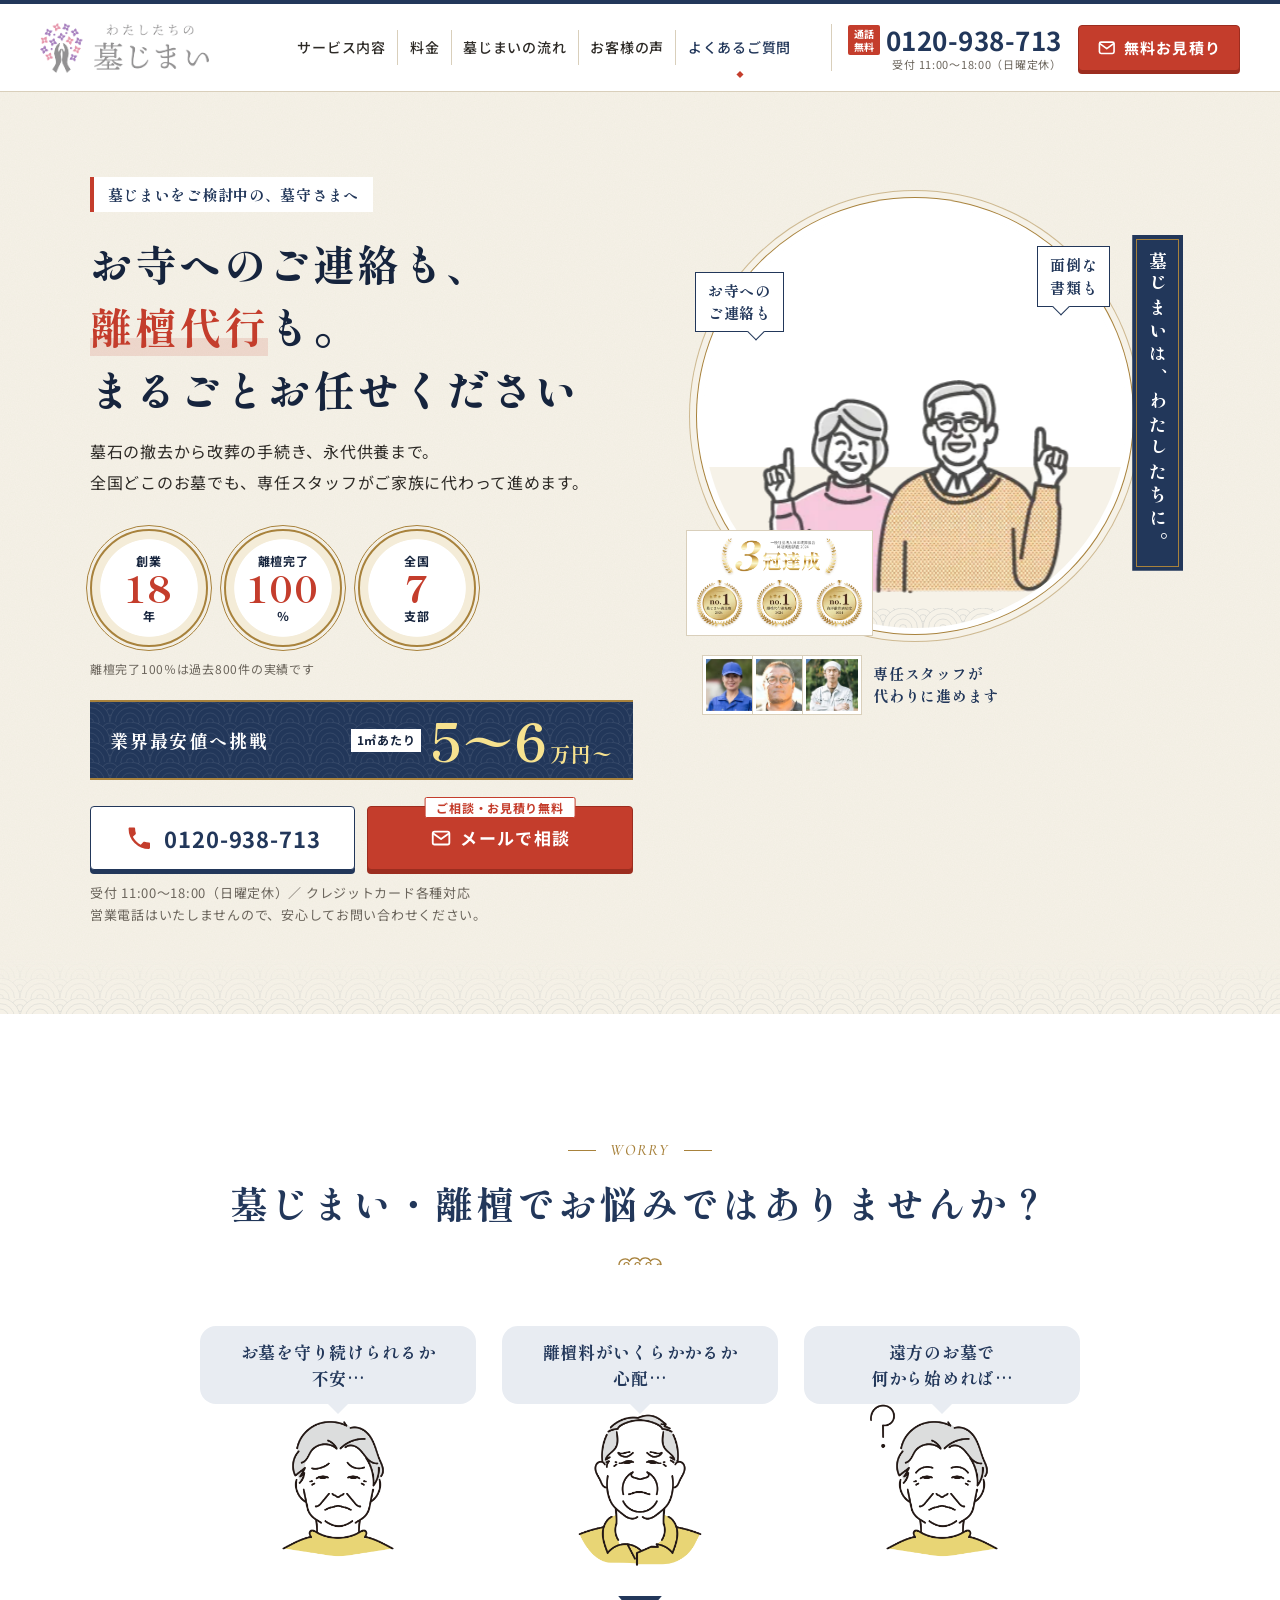
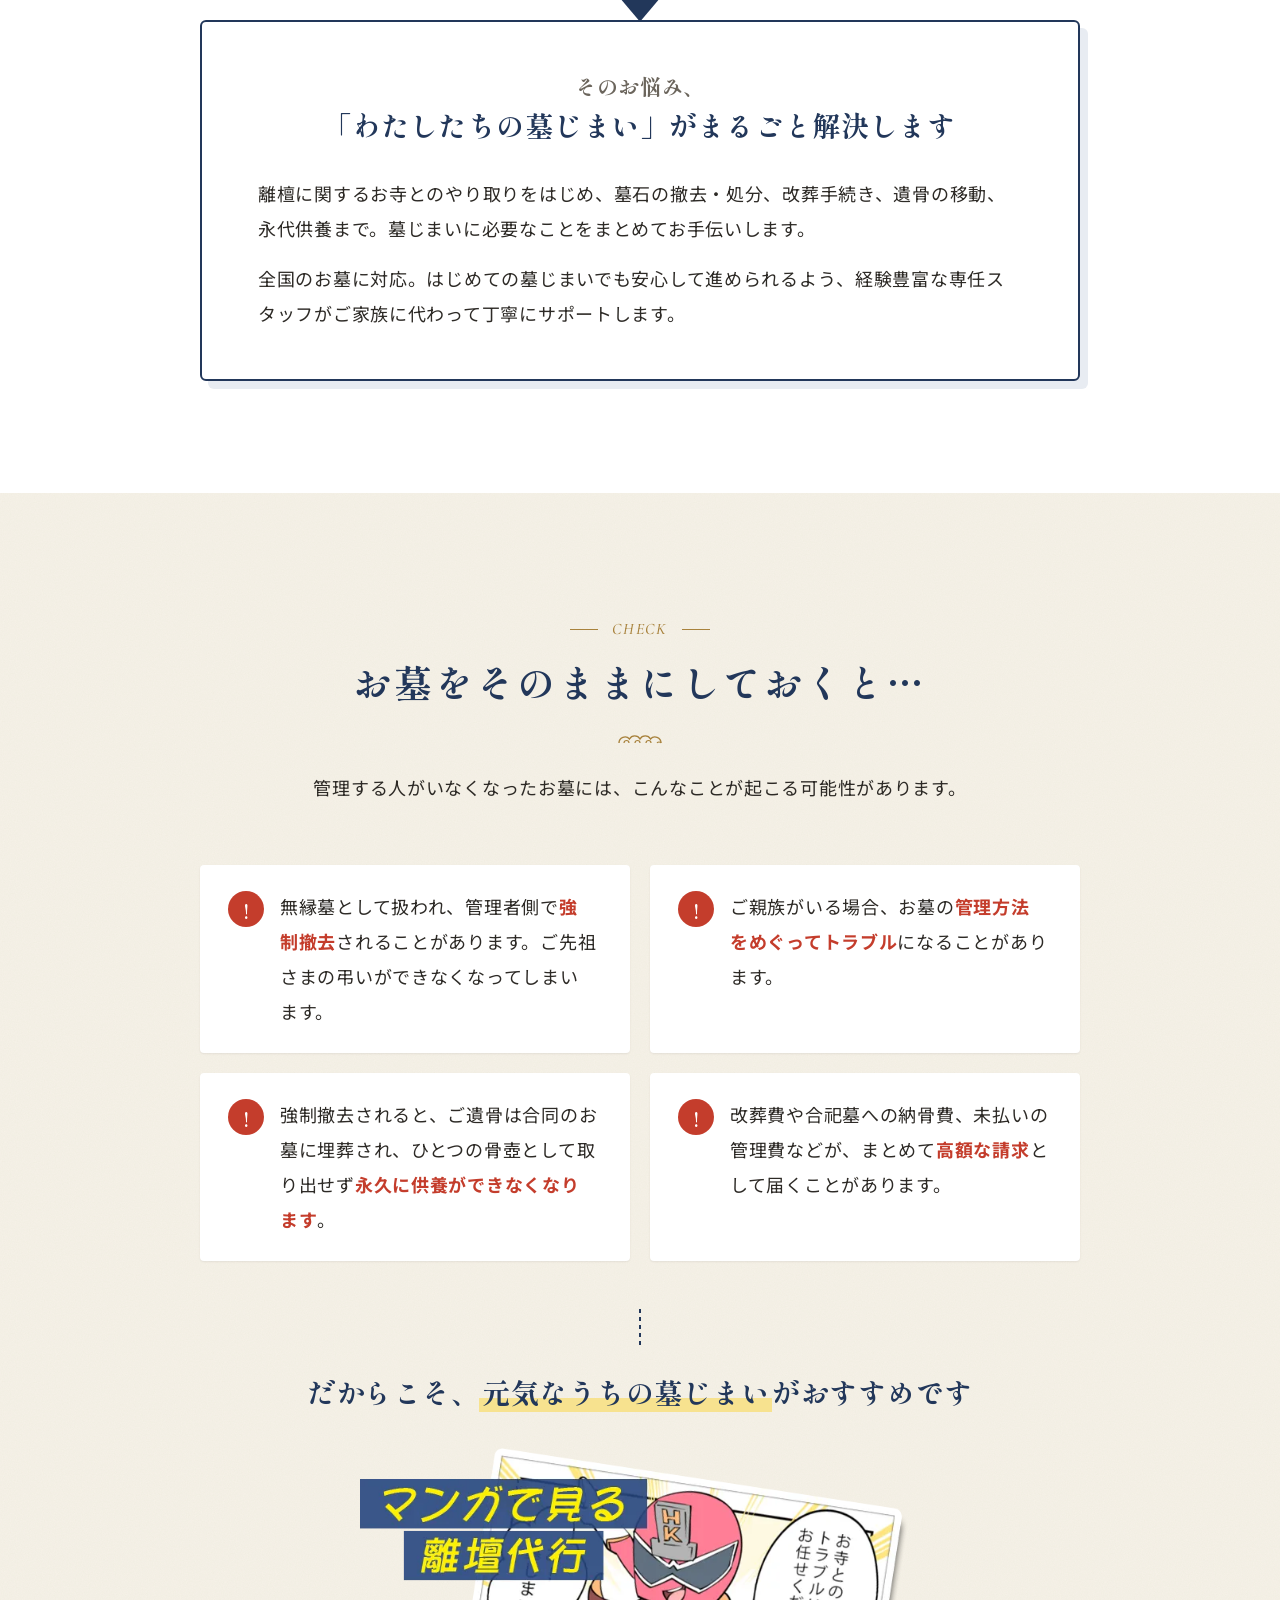
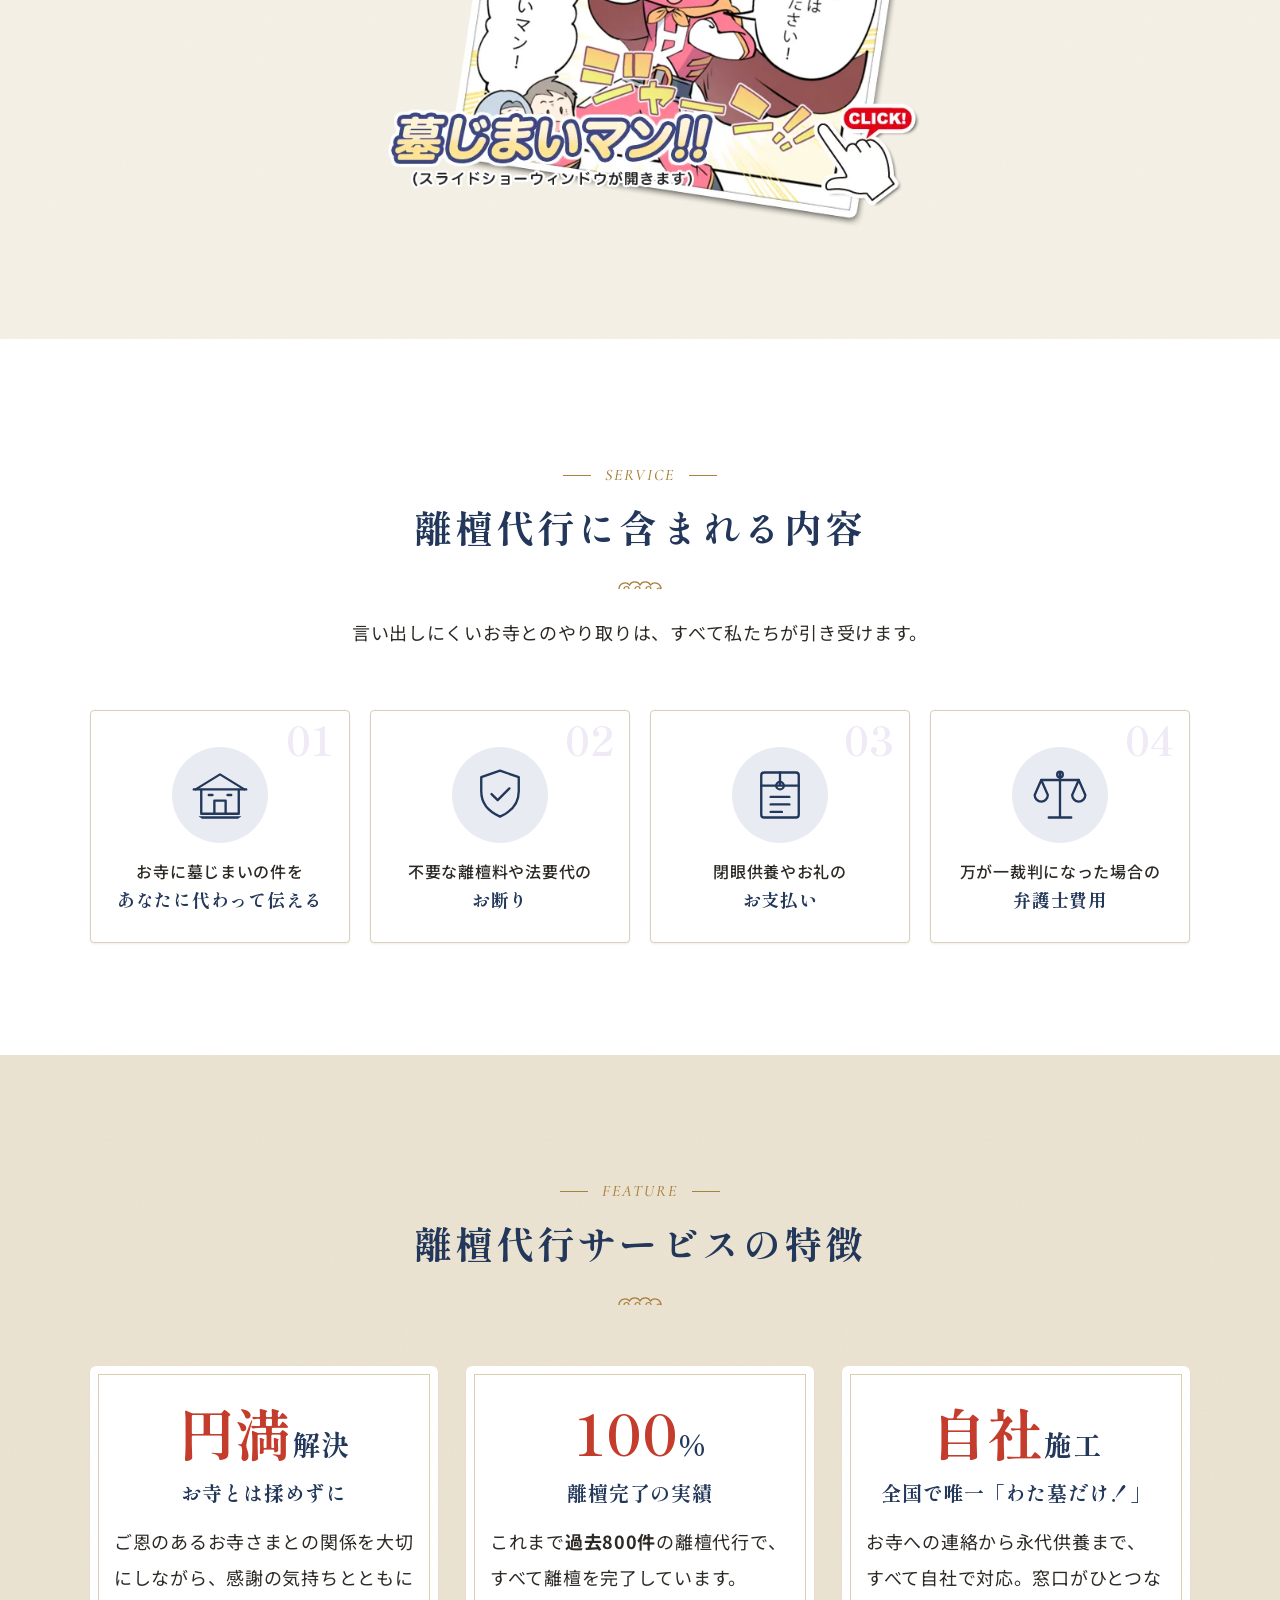
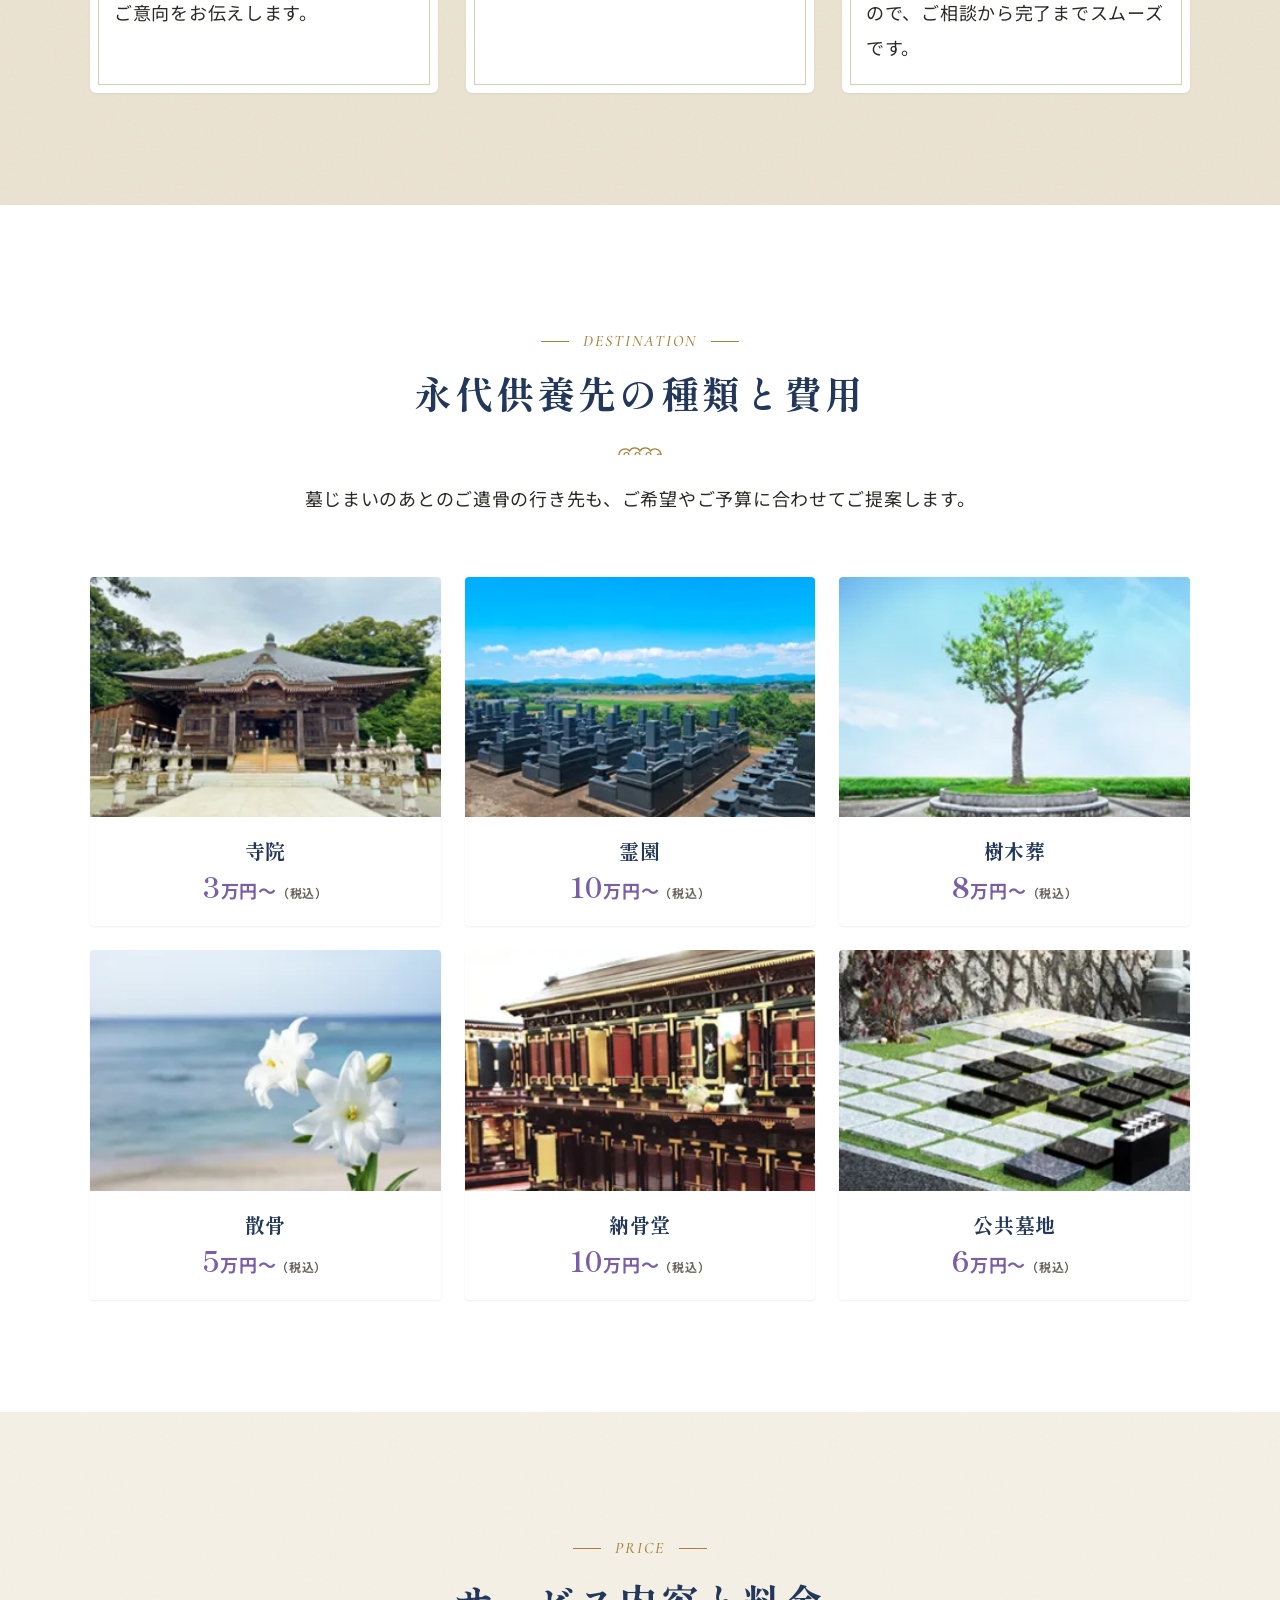
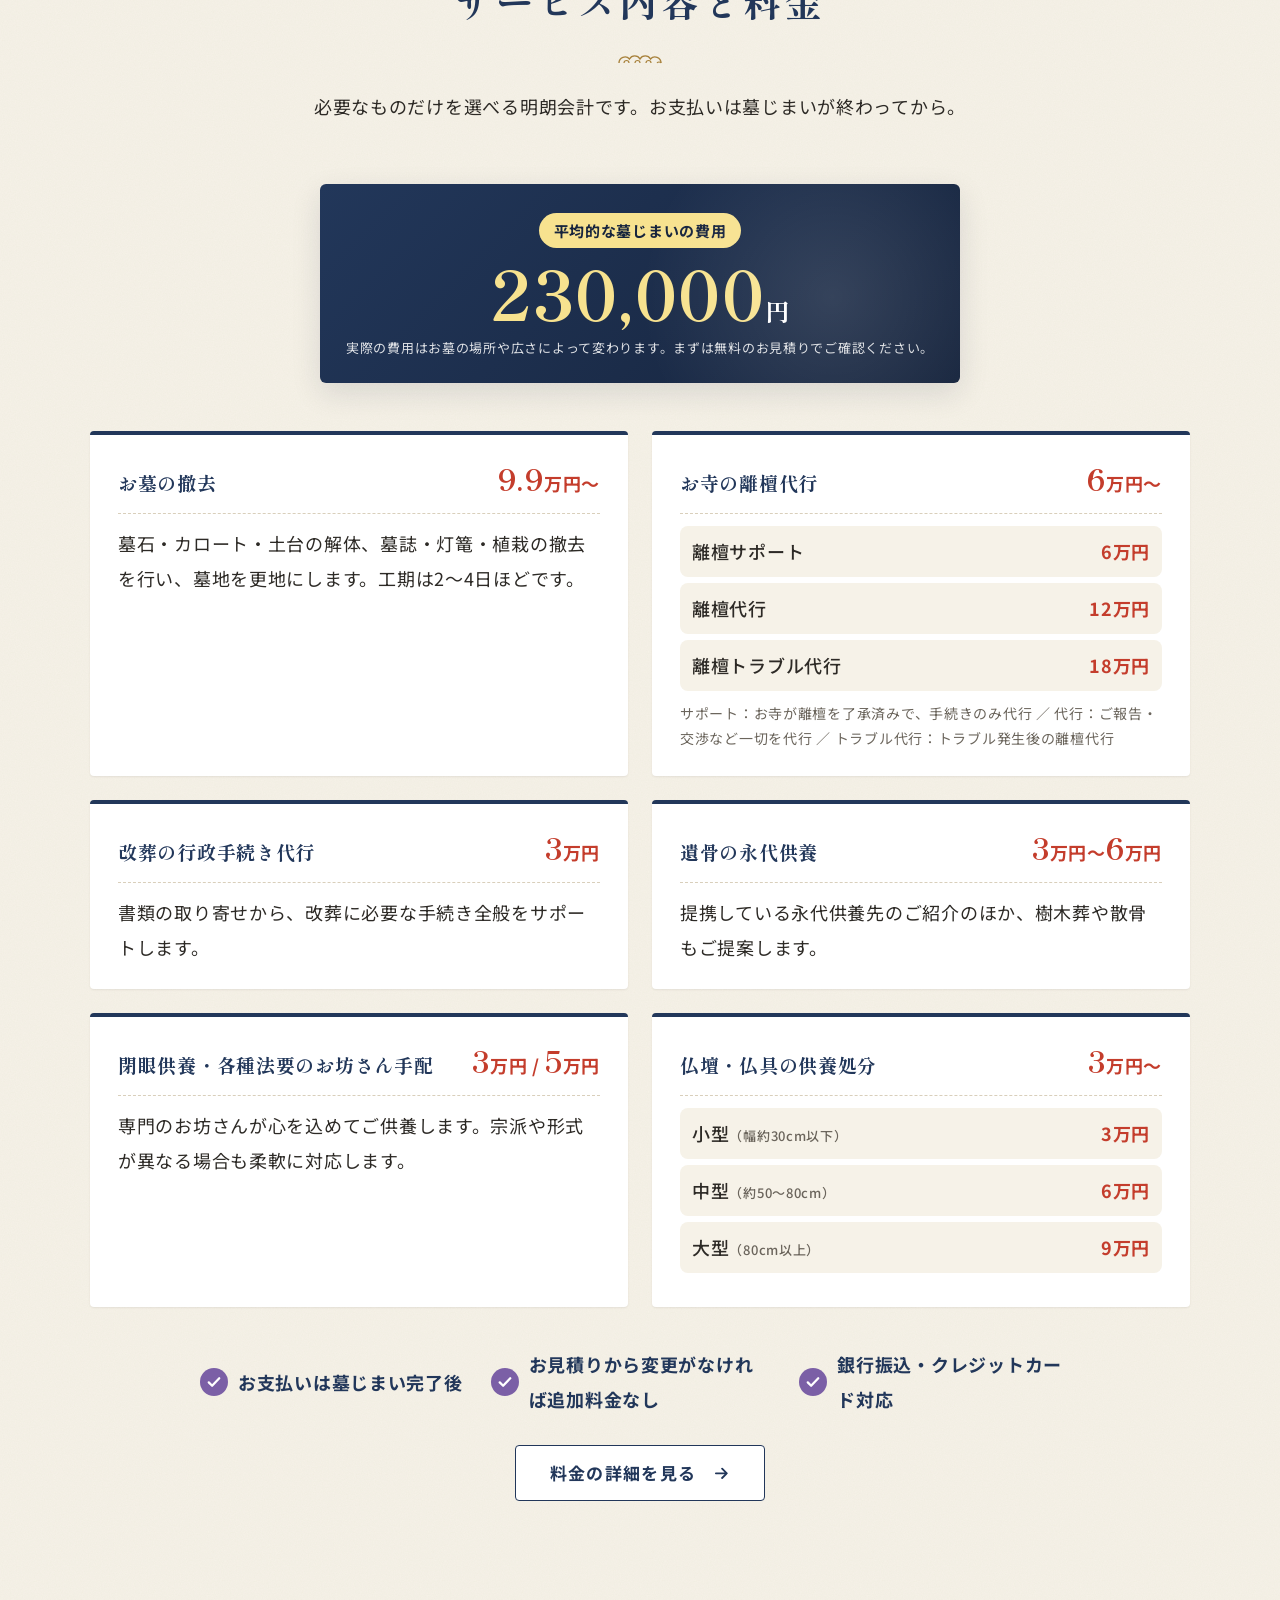
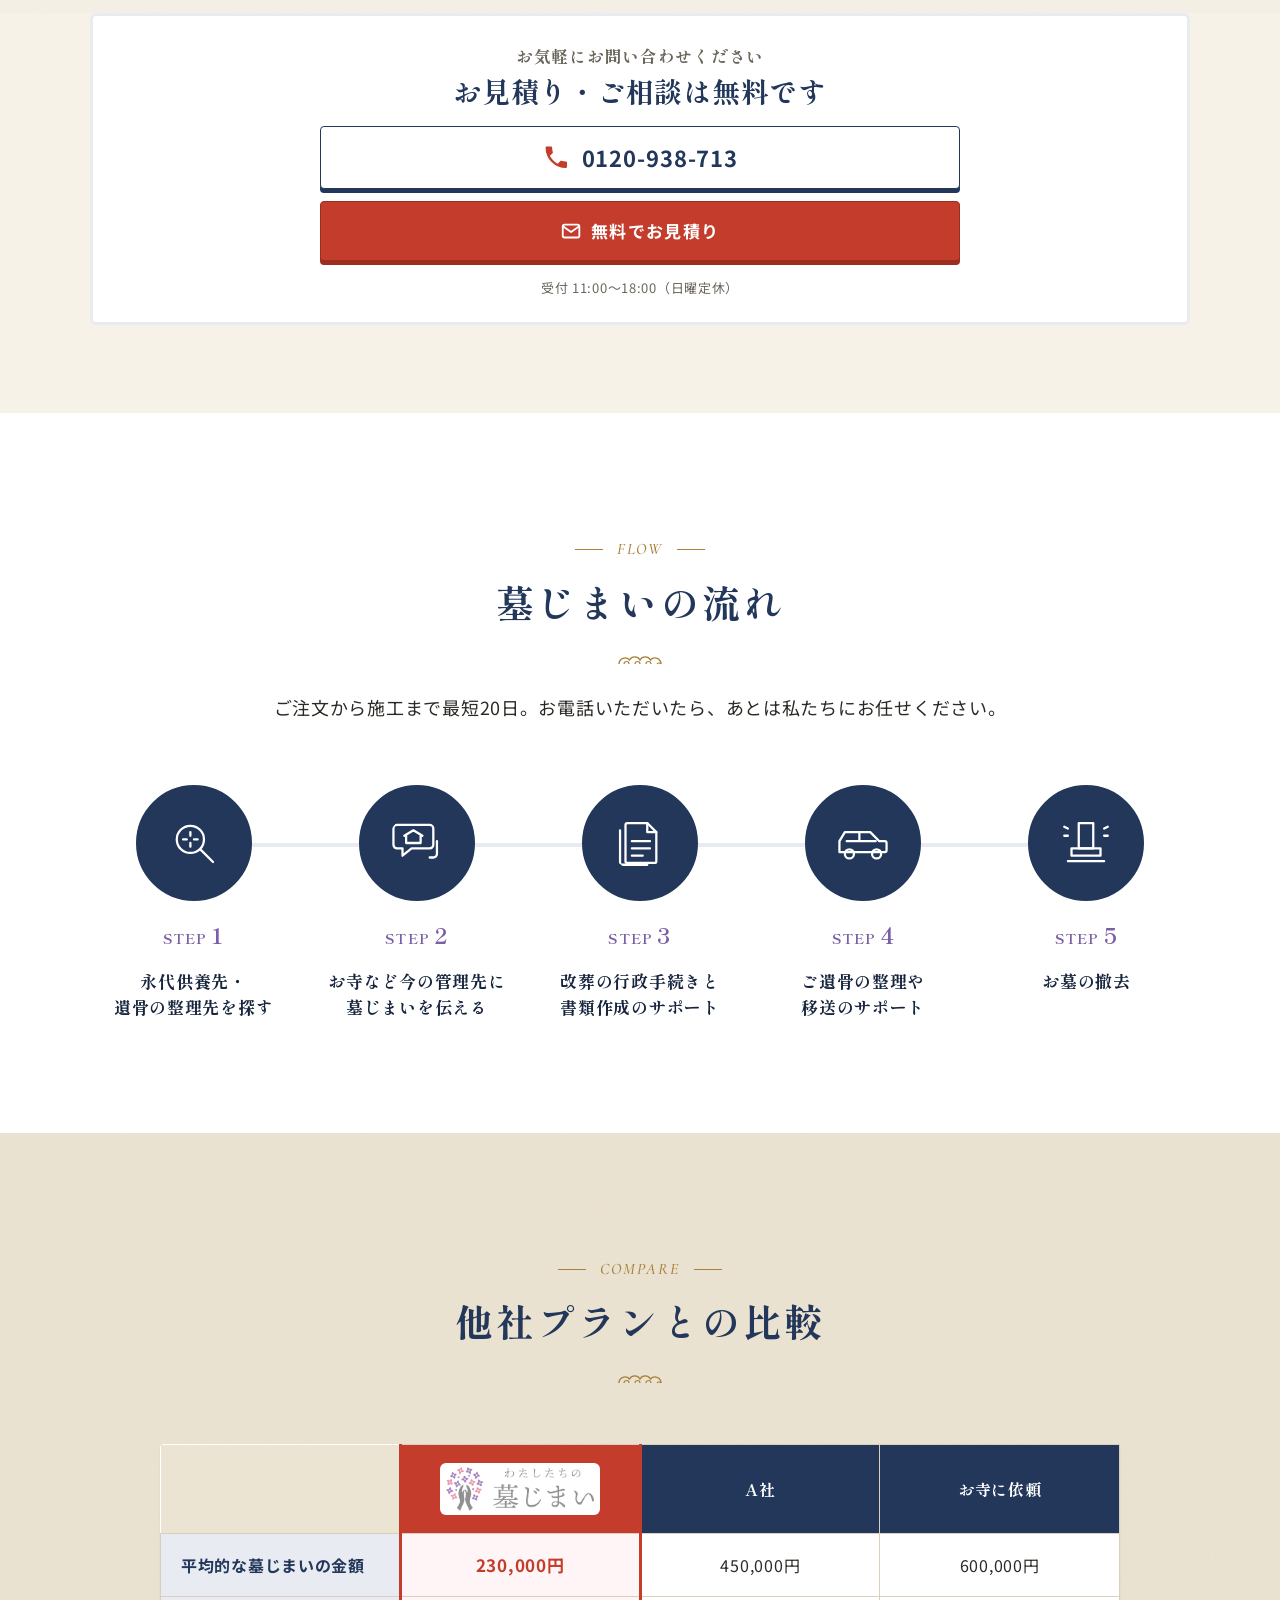
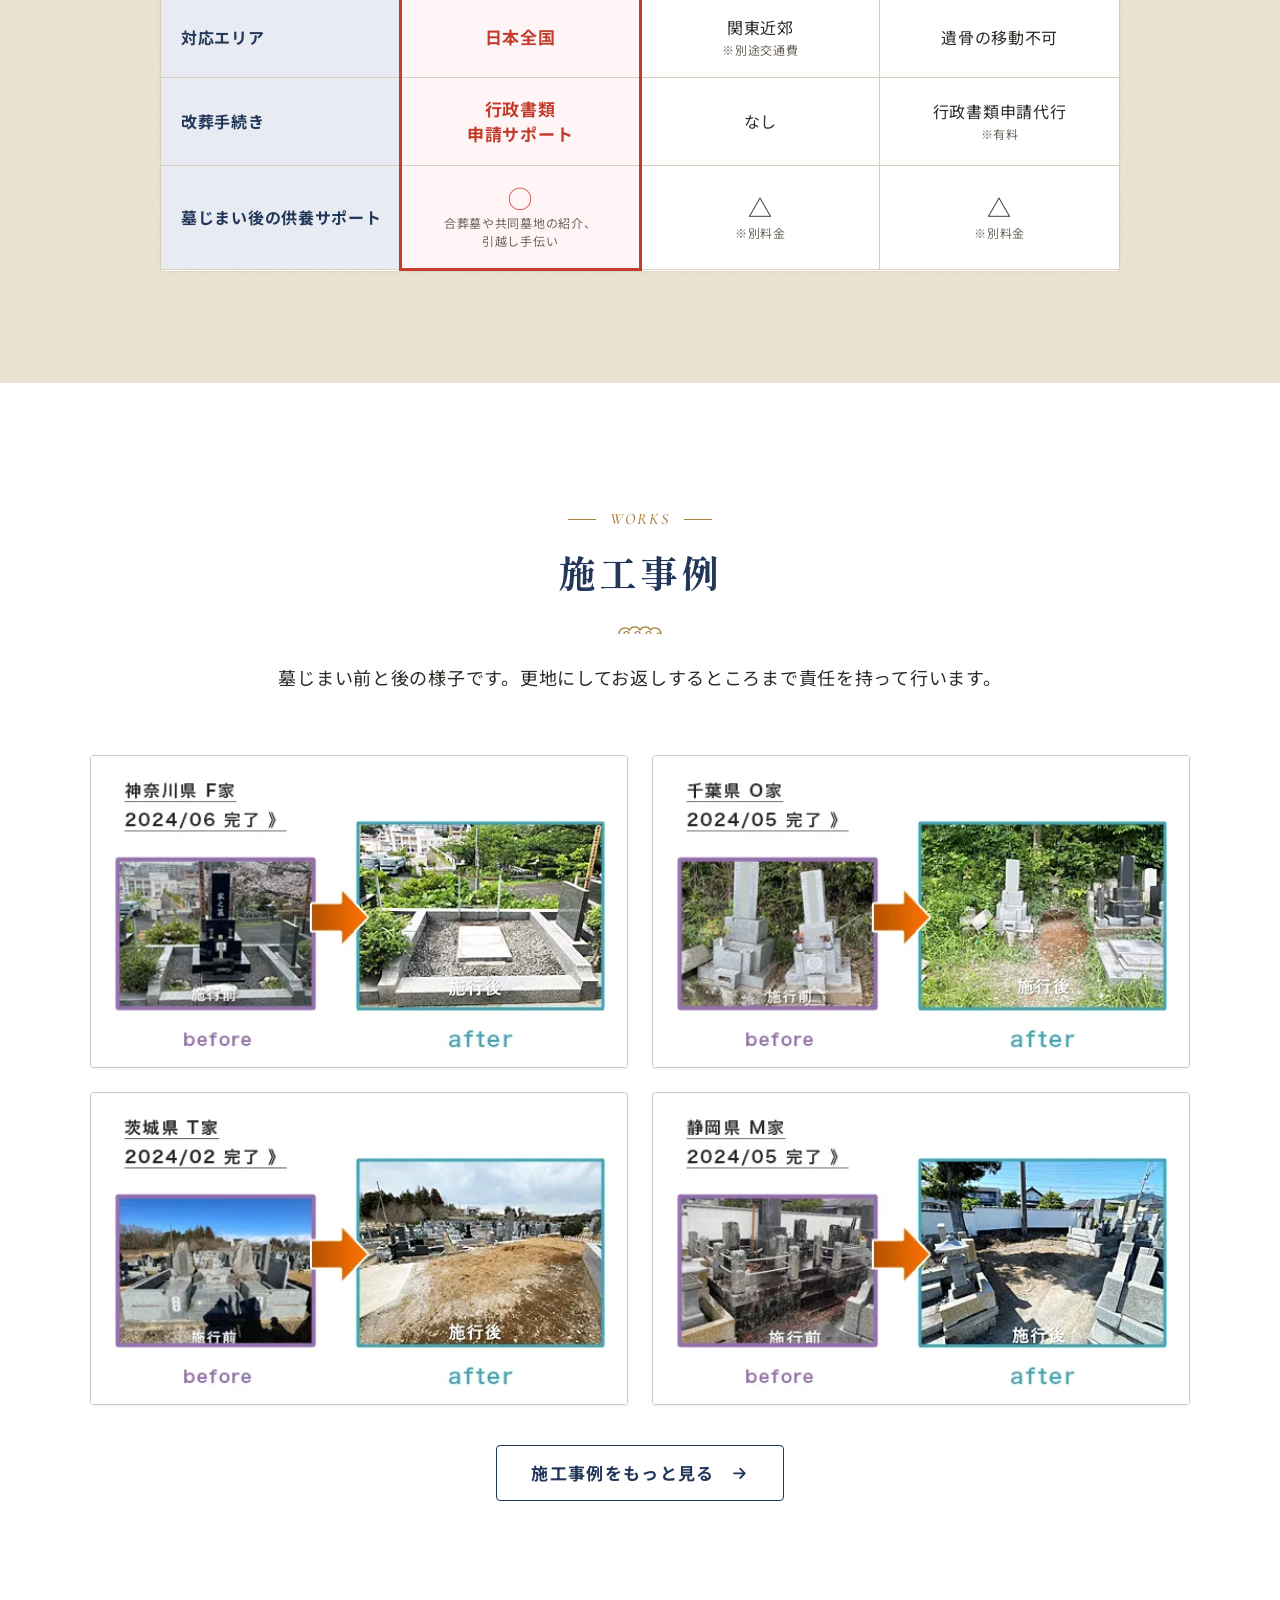
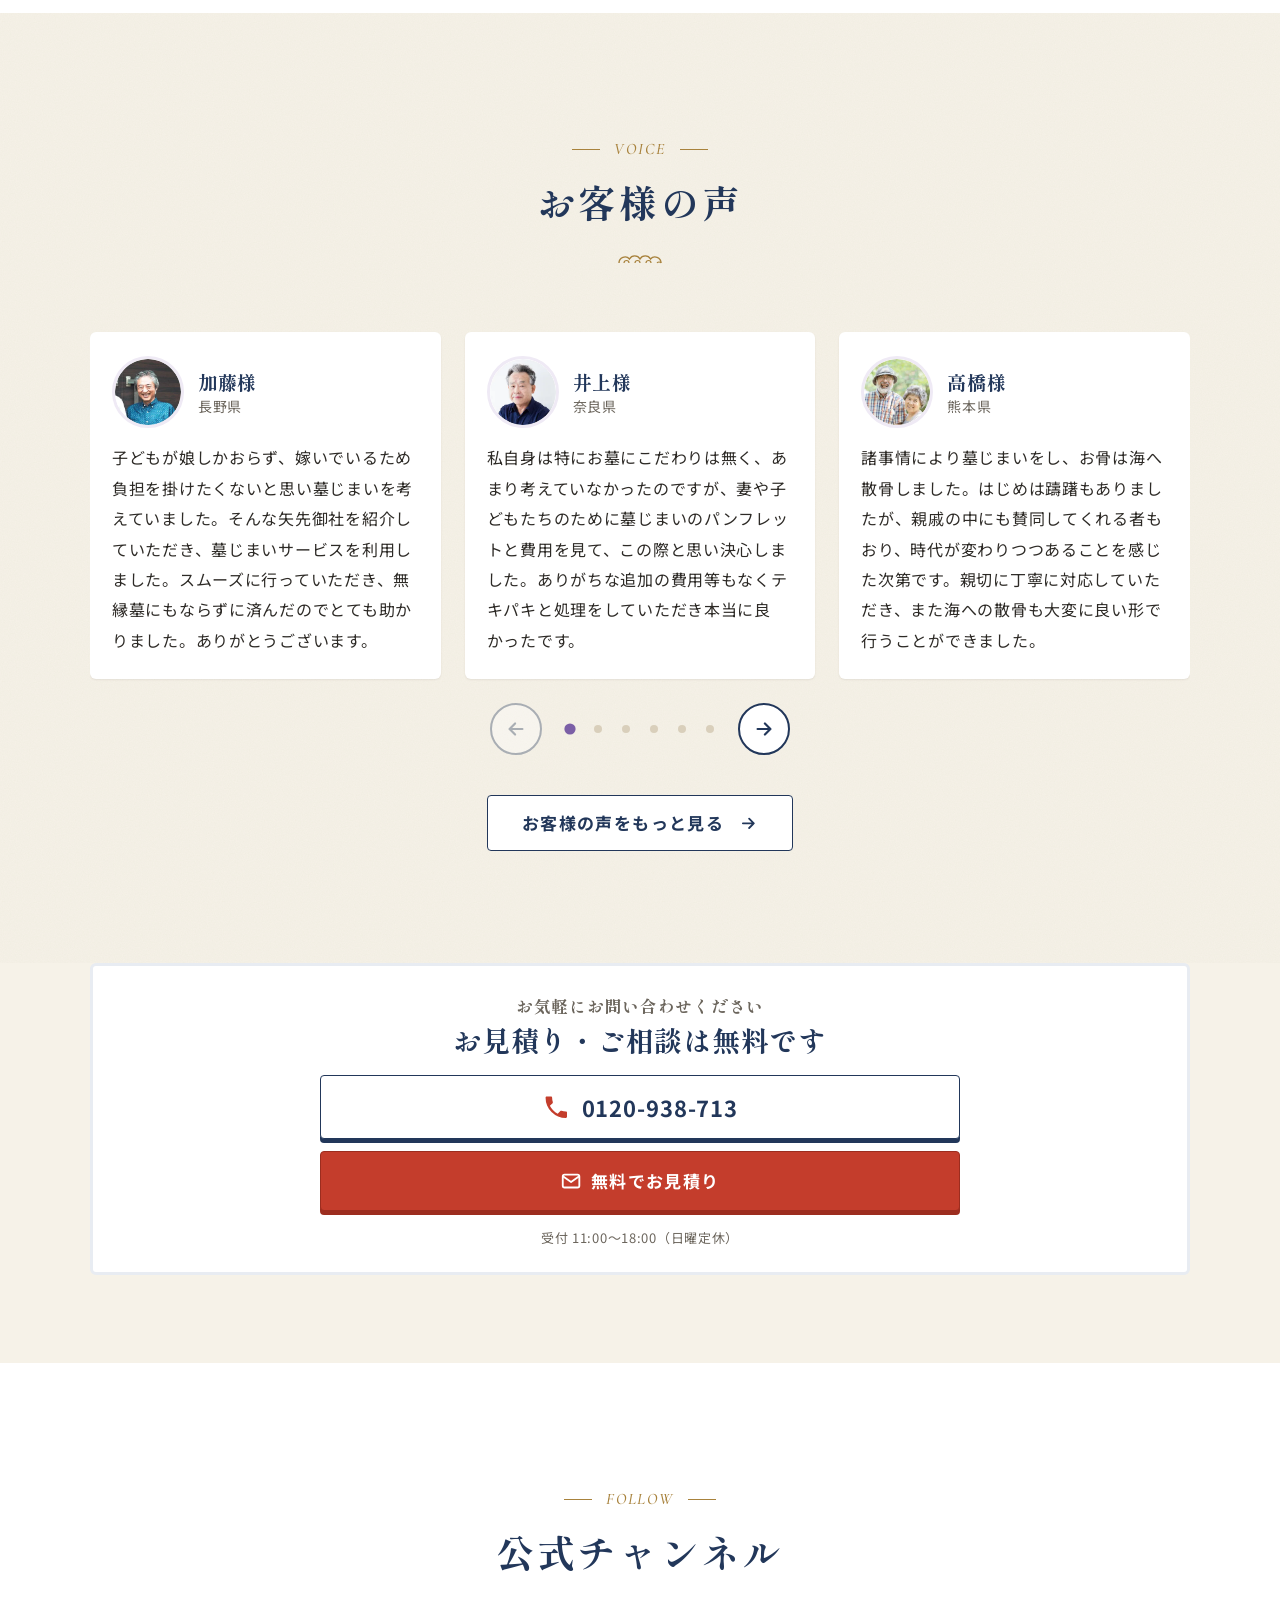
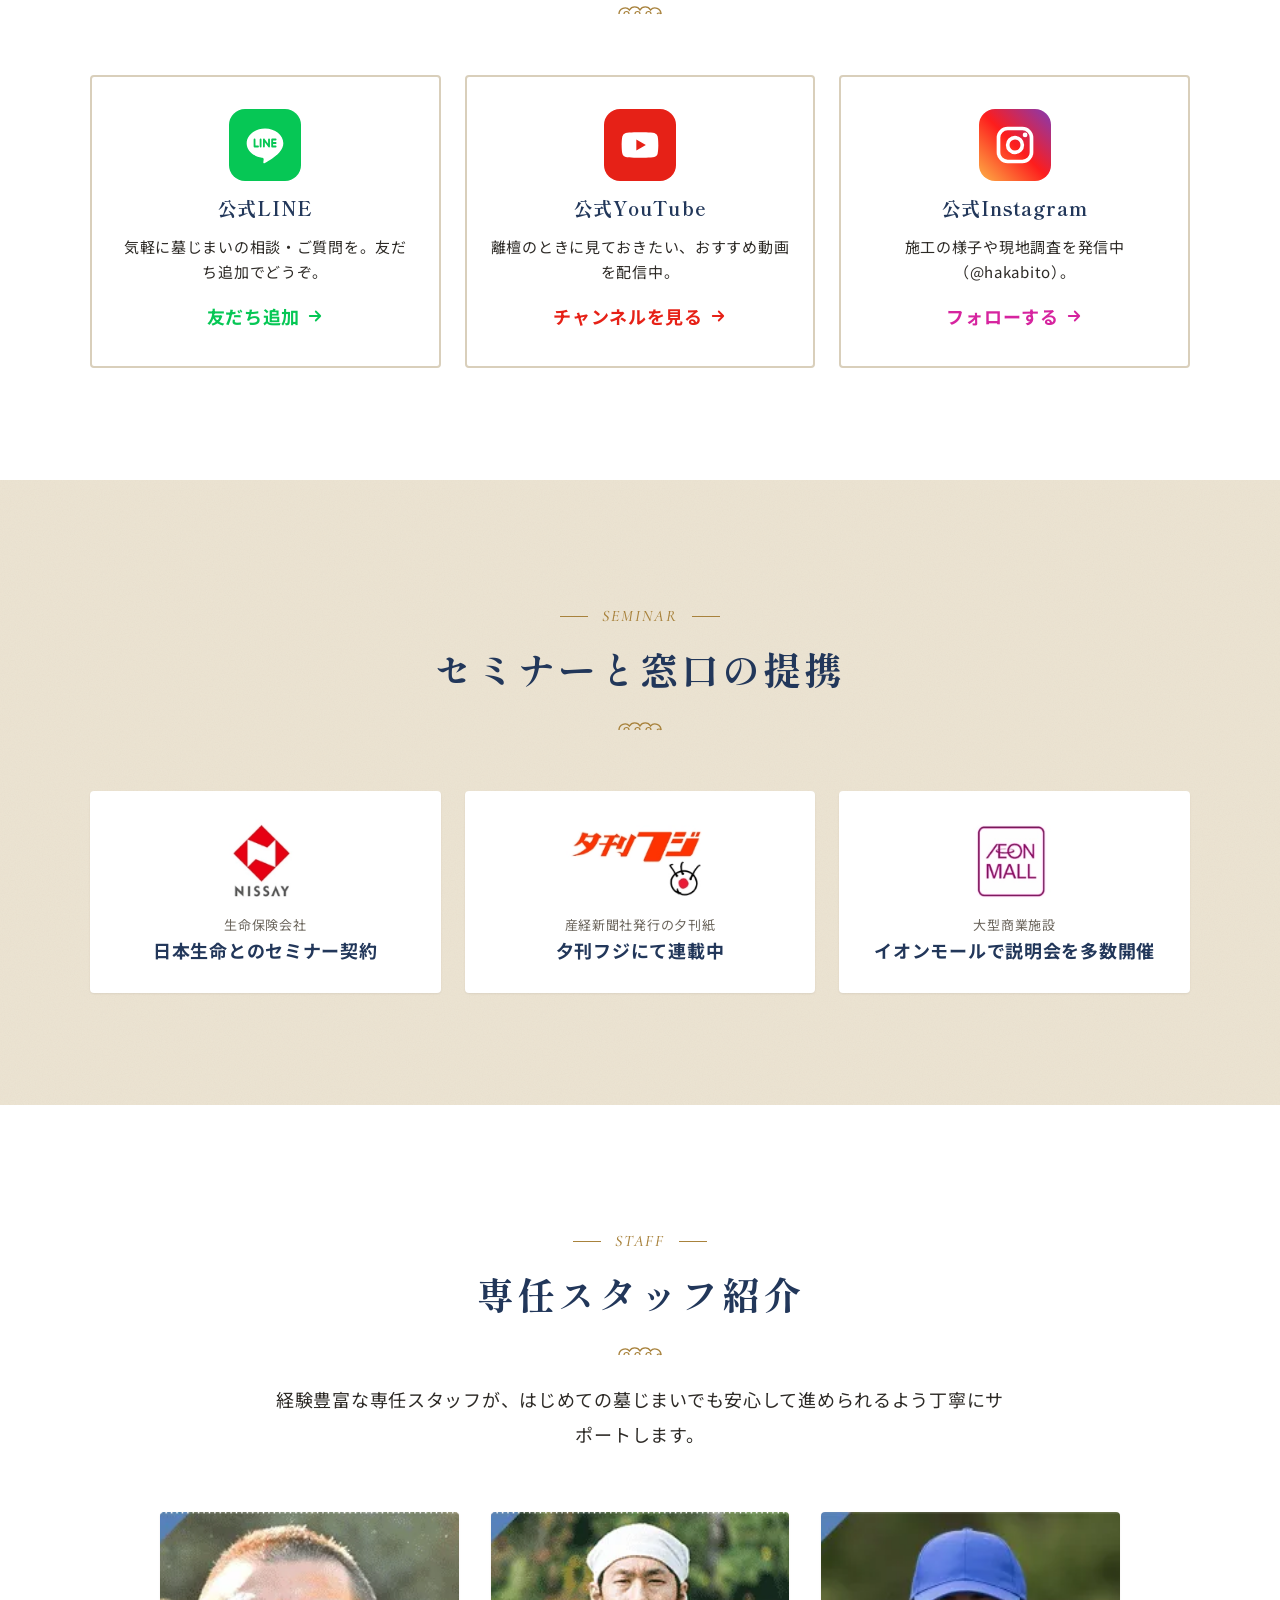
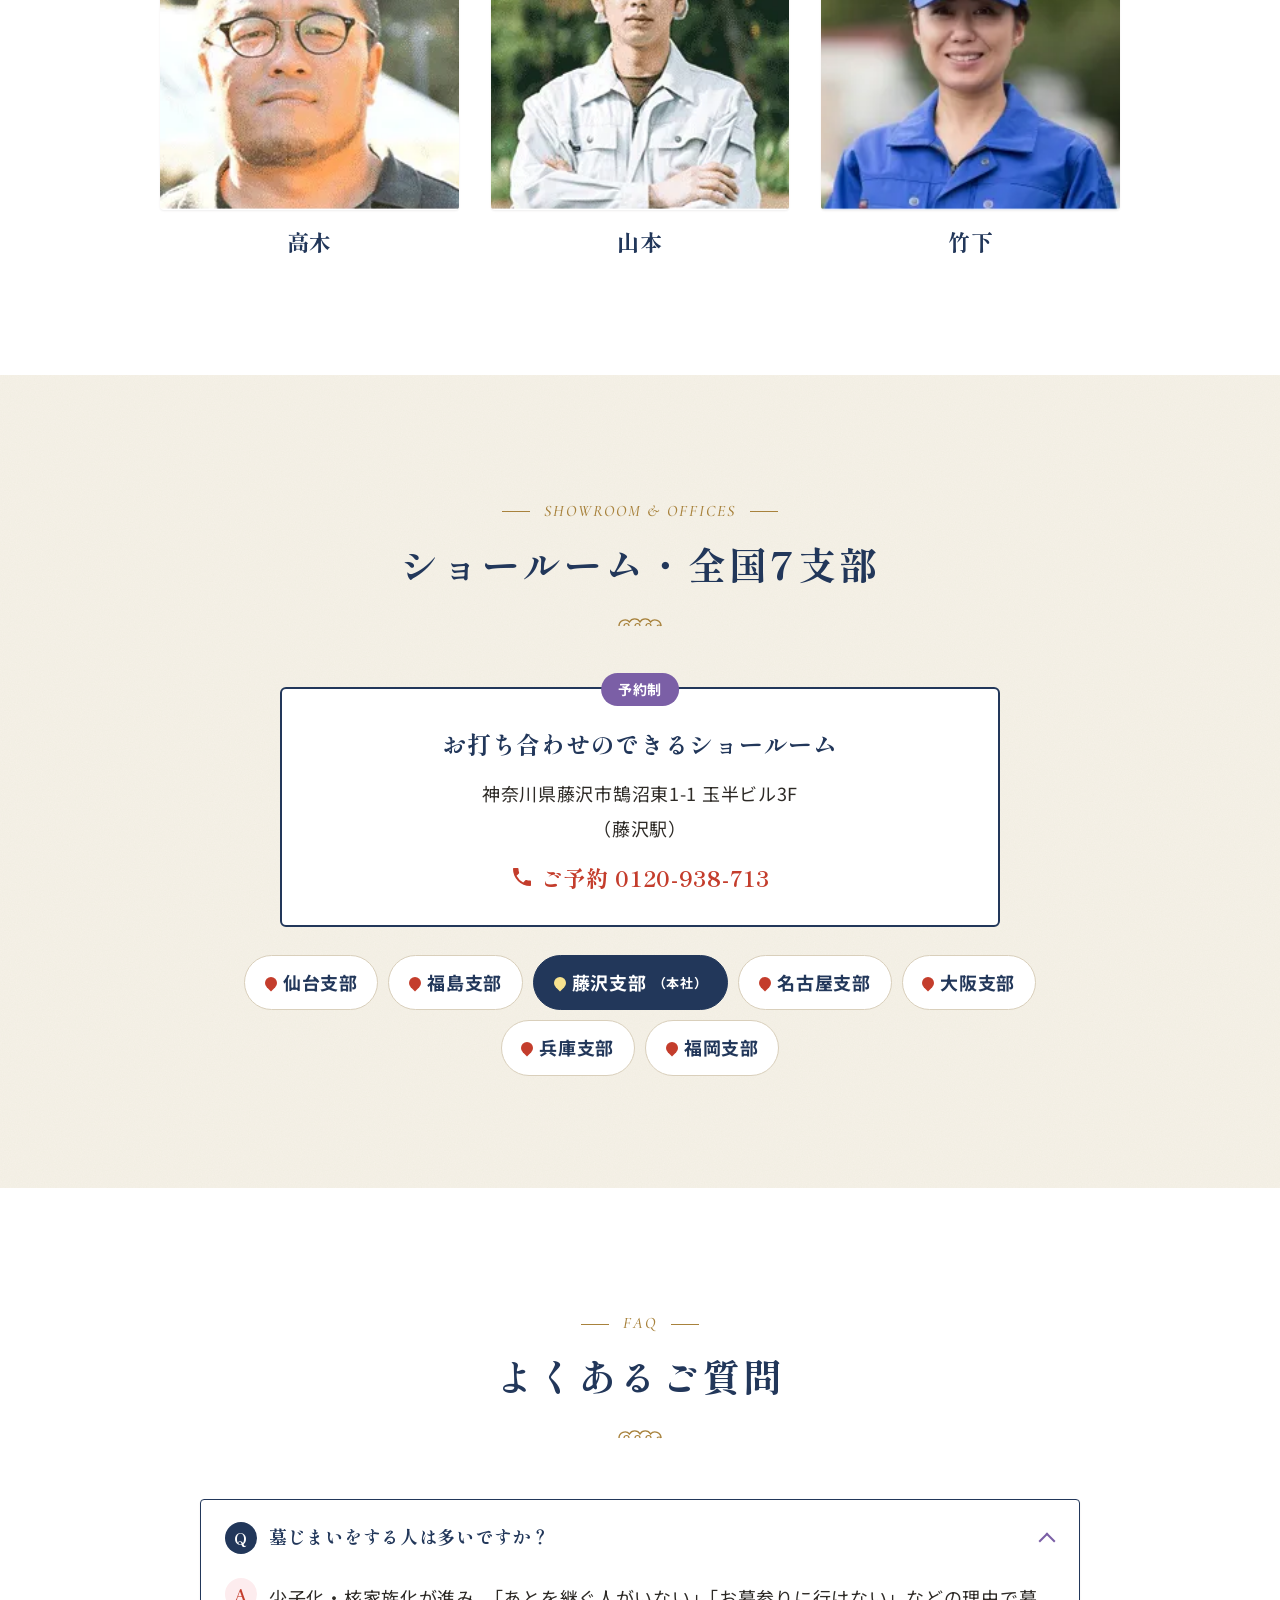
==== index.html @ b73fbd19 "ファーストビューを丸窓・短冊・丸バッジの構成に変更" ====
<!DOCTYPE html>
<html lang="ja">
<head>
<meta charset="UTF-8">
<meta name="viewport" content="width=device-width, initial-scale=1, viewport-fit=cover">
<title>わたしたちの墓じまい お寺とのトラブル・離檀・墓じまい代行はおまかせ | 離檀代行、墓じまい代行の実績が多い墓じまい業者</title>
<meta name="description" content="墓じまい・離檀代行なら「わたしたちの墓じまい」。お寺へのご連絡から墓石の撤去、改葬の行政手続き、永代供養まで全国対応でまるごとお任せいただけます。創業18年、離檀完了100％（過去800件）。お見積り・ご相談は無料です。">
<link rel="canonical" href="https://kaiso.or.jp/haka/">
<meta name="theme-color" content="#22375a">
<meta property="og:type" content="website">
<meta property="og:site_name" content="わたしたちの墓じまい">
<meta property="og:title" content="わたしたちの墓じまい｜離檀代行・墓じまい代行はおまかせ">
<meta property="og:description" content="お寺へのご連絡から墓石の撤去、改葬の行政手続き、永代供養まで全国対応でまるごとお任せ。お見積り・ご相談は無料です。">
<meta property="og:url" content="https://kaiso.or.jp/haka/">
<meta property="og:image" content="https://kaiso.or.jp/haka/wp-content/themes/cocoon-child-master-haka/img/2024/top_img1.png">
<meta property="og:locale" content="ja_JP">
<meta name="twitter:card" content="summary_large_image">
<meta name="format-detection" content="telephone=no">
<link rel="preload" as="image" href="assets/img/illust-senior.webp">
<script type="application/ld+json">[{"@context":"https://schema.org","@type":"LocalBusiness","name":"わたしたちの墓じまい","alternateName":"日本改葬協会","url":"https://kaiso.or.jp/haka/","telephone":"0120-938-713","image":"https://kaiso.or.jp/haka/wp-content/themes/cocoon-child-master-haka/img/2024/top_img1.png","address":{"@type":"PostalAddress","addressRegion":"神奈川県","addressLocality":"藤沢市","streetAddress":"鵠沼東1-1 玉半ビル3F","addressCountry":"JP"},"openingHoursSpecification":[{"@type":"OpeningHoursSpecification","dayOfWeek":["Monday","Tuesday","Wednesday","Thursday","Friday","Saturday"],"opens":"11:00","closes":"18:00"}],"areaServed":"JP","sameAs":["https://www.youtube.com/channel/UC762KR0k_Qvi0kqD-qpqxUw","https://www.instagram.com/hakabito/"]},{"@context":"https://schema.org","@type":"FAQPage","mainEntity":[{"@type":"Question","name":"墓じまいをする人は多いですか？","acceptedAnswer":{"@type":"Answer","text":"少子化・核家族化が進み、「あとを継ぐ人がいない」「お墓参りに行けない」などの理由で墓じまいを検討される方は増えています。"}},{"@type":"Question","name":"まず見積もりだけしたいのですが…","acceptedAnswer":{"@type":"Answer","text":"概算のお見積もりは無料ですので、じっくりご検討いただけます。お気軽にお問い合わせください。"}},{"@type":"Question","name":"問い合わせたら、営業電話がかかってきそうで心配です…","acceptedAnswer":{"@type":"Answer","text":"ご相談後のご様子をうかがうためにお電話することはありますが、営業電話はいたしませんのでご安心ください。"}},{"@type":"Question","name":"高額の離檀料は払うべきでしょうか？","acceptedAnswer":{"@type":"Answer","text":"地域や寺院の格、これまでのお付き合いによって違いますが、一般的には法要1回分程度（3〜15万円）を目安に、改葬手続き代としてお支払いするのがよいでしょう。中には100万円を超える離檀料を請求する寺院もありますが、法的に支払う義務はありません。お困りの場合はぜひご相談ください。"}},{"@type":"Question","name":"お寺に話しづらいです…。どのように話をしたらいいですか？","acceptedAnswer":{"@type":"Answer","text":"お寺の境内・敷地内にお墓がある場合は特に、大きなご恩を感じているだけに申し出を心苦しく思われる方が多くいらっしゃいます。お寺との関係が良好なうちに、感謝のお気持ちとともにご意向をお伝えすることをおすすめします。言い出しにくい場合は、私たちが代わりにお伝えします。"}},{"@type":"Question","name":"料金はいつ支払えばいいですか？","acceptedAnswer":{"@type":"Answer","text":"墓じまいが完了してからのお支払いです。ご遺骨の数の変更など、ご契約時のお見積もりに変更がない限り、追加料金をいただくことはありません。"}},{"@type":"Question","name":"支払い方法には何がありますか？","acceptedAnswer":{"@type":"Answer","text":"銀行振込とクレジットカード決済をご利用いただけます。ご不明な点はスタッフまでお問い合わせください。"}},{"@type":"Question","name":"どんな場所・大きさのお墓でも対応できますか？","acceptedAnswer":{"@type":"Answer","text":"お墓の区画やサイズによって金額が多少変わります。ご検討の際は、まずお見積もりをお取りいただくことをおすすめします。"}},{"@type":"Question","name":"離島にあるお墓でも対応できますか？","acceptedAnswer":{"@type":"Answer","text":"状況によってはお受けできないこともありますが、まずはお気軽にお問い合わせください。"}},{"@type":"Question","name":"工事にはどのくらいの日数がかかりますか？","acceptedAnswer":{"@type":"Answer","text":"ご注文から施工まで最短20日です。お墓の場所やサイズによって工事期間は変わります。"}},{"@type":"Question","name":"墓じまいのあとの供養はどうなりますか？","acceptedAnswer":{"@type":"Answer","text":"工事が始まると、最初にお骨の取り出しを行います。しばらく骨壺をご自宅に安置されるか、新しい供養先に移されるかといったご相談も承っています。"}},{"@type":"Question","name":"散骨したいけれど、寂しい気もします…","acceptedAnswer":{"@type":"Answer","text":"散骨に限らず、合祀や樹木葬の際にもそう思われる方は多くいらっしゃいます。ご遺骨をパウダー状にして小さな骨壺に分骨し、ご自宅に安置される方もいらっしゃいます。"}}]}]</script>
<link rel="icon" href="https://kaiso.or.jp/haka/wp-content/uploads/sites/5/2024/09/cropped-watahaka_icon2-32x32.webp" sizes="32x32">
<link rel="apple-touch-icon" href="https://kaiso.or.jp/haka/wp-content/uploads/sites/5/2024/09/cropped-watahaka_icon2-180x180.webp">
<link rel="preconnect" href="https://fonts.googleapis.com">
<link rel="preconnect" href="https://fonts.gstatic.com" crossorigin>
<link rel="stylesheet" href="https://fonts.googleapis.com/css2?family=Cormorant+Garamond:ital,wght@1,500&family=Noto+Sans+JP:wght@400;500;700&family=Shippori+Mincho+B1:wght@600;700;800&display=swap">
<link rel="stylesheet" href="assets/css/style.css">
<script>
  document.documentElement.classList.add('js');
  setTimeout(function () {
    if (!document.documentElement.hasAttribute('data-ready')) document.documentElement.classList.remove('js');
  }, 3000);
</script>
</head>
<body>
<svg xmlns="http://www.w3.org/2000/svg" style="display:none">
  <symbol id="i-phone" viewBox="0 0 24 24"><path fill="currentColor" d="M6.6 10.8a15.1 15.1 0 0 0 6.6 6.6l2.2-2.2c.3-.3.7-.4 1-.2 1.1.4 2.3.6 3.6.6.6 0 1 .4 1 1V20c0 .6-.4 1-1 1A17 17 0 0 1 3 4c0-.6.4-1 1-1h3.5c.6 0 1 .4 1 1 0 1.3.2 2.5.6 3.6.1.3 0 .7-.2 1z"/></symbol>
  <symbol id="i-line" viewBox="0 0 24 24"><path fill="currentColor" d="M12 3C6.5 3 2 6.6 2 11c0 3.9 3.5 7.2 8.3 7.9.3.1.8.2.9.5.1.3.1.7 0 1l-.1.9c0 .3-.2 1 .9.5s5.8-3.4 7.9-5.9c1.4-1.6 2.1-3.2 2.1-4.9 0-4.4-4.5-8-10-8zM8.2 13.3H6.3c-.3 0-.5-.2-.5-.5V9c0-.3.2-.5.5-.5s.5.2.5.5v3.3h1.4c.3 0 .5.2.5.5s-.2.5-.5.5zm1.9-.5c0 .3-.2.5-.5.5s-.5-.2-.5-.5V9c0-.3.2-.5.5-.5s.5.2.5.5zm4.6 0c0 .2-.1.4-.3.5h-.2c-.2 0-.3-.1-.4-.2l-1.9-2.6v2.3c0 .3-.2.5-.5.5s-.5-.2-.5-.5V9c0-.2.1-.4.3-.5h.2c.2 0 .3.1.4.2l1.9 2.6V9c0-.3.2-.5.5-.5s.5.2.5.5zm3.1-2.4c.3 0 .5.2.5.5s-.2.5-.5.5h-1.4v.9h1.4c.3 0 .5.2.5.5s-.2.5-.5.5h-1.9c-.3 0-.5-.2-.5-.5V9c0-.3.2-.5.5-.5h1.9c.3 0 .5.2.5.5s-.2.5-.5.5h-1.4v.9z"/></symbol>
  <symbol id="i-mail" viewBox="0 0 24 24"><g fill="none" stroke="currentColor" stroke-width="2" stroke-linecap="round" stroke-linejoin="round"><rect x="3" y="5" width="18" height="14" rx="2"/><path d="m3.5 7 8.5 6 8.5-6"/></g></symbol>
  <symbol id="i-doc" viewBox="0 0 24 24"><g fill="none" stroke="currentColor" stroke-width="2" stroke-linecap="round" stroke-linejoin="round"><path d="M14 3H7a2 2 0 0 0-2 2v14a2 2 0 0 0 2 2h10a2 2 0 0 0 2-2V8z"/><path d="M14 3v5h5M9 13h6M9 17h6"/></g></symbol>
  <symbol id="i-arrow" viewBox="0 0 24 24"><path fill="none" stroke="currentColor" stroke-width="2.4" stroke-linecap="round" stroke-linejoin="round" d="M5 12h14m-6-6 6 6-6 6"/></symbol>
  <symbol id="i-down" viewBox="0 0 24 24"><path fill="none" stroke="currentColor" stroke-width="2.4" stroke-linecap="round" stroke-linejoin="round" d="m6 9 6 6 6-6"/></symbol>
  <symbol id="i-up" viewBox="0 0 24 24"><path fill="none" stroke="currentColor" stroke-width="2.4" stroke-linecap="round" stroke-linejoin="round" d="m6 15 6-6 6 6"/></symbol>
  <symbol id="i-check" viewBox="0 0 24 24"><path fill="none" stroke="currentColor" stroke-width="3" stroke-linecap="round" stroke-linejoin="round" d="m5 12.5 4.5 4.5L19 7"/></symbol>
  <symbol id="i-youtube" viewBox="0 0 24 24"><path fill="currentColor" d="M21.6 7.2a2.5 2.5 0 0 0-1.8-1.8C18.2 5 12 5 12 5s-6.2 0-7.8.4a2.5 2.5 0 0 0-1.8 1.8C2 8.8 2 12 2 12s0 3.2.4 4.8a2.5 2.5 0 0 0 1.8 1.8c1.6.4 7.8.4 7.8.4s6.2 0 7.8-.4a2.5 2.5 0 0 0 1.8-1.8c.4-1.6.4-4.8.4-4.8s0-3.2-.4-4.8zM10 15V9l5.2 3z"/></symbol>
  <symbol id="i-instagram" viewBox="0 0 24 24"><g fill="none" stroke="currentColor" stroke-width="2"><rect x="3" y="3" width="18" height="18" rx="5"/><circle cx="12" cy="12" r="4"/></g><circle cx="17.5" cy="6.5" r="1.3" fill="currentColor"/></symbol>
</svg>

<a class="skip" href="#main">本文へ移動</a>

<header class="header" data-header>
  <div class="header__inner">
    <a class="header__logo" href="https://kaiso.or.jp/haka/">
      <img src="assets/img/logo.png" alt="わたしたちの墓じまい" width="203" height="60">
    </a>
    <p class="header__catch">おかげさまで創業18年<br>日本全国で施工実績</p>
    <nav class="gnav" aria-label="メインメニュー">
      <ul class="gnav__list">
        <li><a href="#service">サービス内容</a></li>
        <li><a href="#price">料金</a></li>
        <li><a href="#flow">墓じまいの流れ</a></li>
        <li><a href="#voice">お客様の声</a></li>
        <li><a href="#faq">よくあるご質問</a></li>
      </ul>
    </nav>
    <a class="header__tel" href="tel:0120938713">
      <span class="header__tel-num"><span class="header__tel-free">通話<br>無料</span>0120-938-713</span>
      <span class="header__tel-time">受付 11:00〜18:00（日曜定休）</span>
    </a>
    <a class="btn btn--primary btn--sm header__cta" href="https://kaiso.or.jp/haka/contact/">
      <svg aria-hidden="true"><use href="#i-mail"/></svg>無料お見積り
    </a>
    <button class="menu-btn" type="button" aria-expanded="false" aria-controls="drawer" data-menu-btn>
      <span class="menu-btn__bars" aria-hidden="true"><span></span><span></span><span></span></span>
      <span class="menu-btn__label">メニュー</span>
    </button>
  </div>
</header>

<div class="drawer" id="drawer" data-drawer aria-hidden="true">
  <div class="drawer__overlay" data-drawer-close></div>
  <div class="drawer__panel" role="dialog" aria-modal="true" aria-label="メニュー">
    <nav aria-label="スマホ用メニュー">
      <ul class="drawer__nav">
        <li><a href="#service" data-drawer-close>サービス内容</a></li>
        <li><a href="#price" data-drawer-close>料金</a></li>
        <li><a href="#flow" data-drawer-close>墓じまいの流れ</a></li>
        <li><a href="#works" data-drawer-close>施工事例</a></li>
        <li><a href="#voice" data-drawer-close>お客様の声</a></li>
        <li><a href="#staff" data-drawer-close>スタッフ紹介</a></li>
        <li><a href="#faq" data-drawer-close>よくあるご質問</a></li>
      </ul>
    </nav>
    <div class="drawer__cta">
      <a class="btn btn--tel btn--block" href="tel:0120938713"><svg aria-hidden="true"><use href="#i-phone"/></svg>0120-938-713</a>
      <p class="drawer__time">受付 11:00〜18:00（日曜定休）</p>
      <a class="btn btn--primary btn--block" href="https://kaiso.or.jp/haka/contact/"><svg aria-hidden="true"><use href="#i-mail"/></svg>無料お見積り・お問い合わせ</a>
      <a class="btn btn--line btn--block" href="https://lin.ee/uL9yeTK" target="_blank" rel="noopener"><svg aria-hidden="true"><use href="#i-line"/></svg>LINEで相談する</a>
    </div>
  </div>
</div>

<main id="main">

<section class="hero" aria-labelledby="hero-title">
  <div class="container hero__inner">
    <div class="hero__head">
      <p class="hero__eyebrow">墓じまいをご検討中の、墓守さまへ</p>
      <h1 class="hero__title" id="hero-title">
        <span class="hero__line">お寺へのご連絡も、</span>
        <span class="hero__line"><em>離檀代行</em>も。</span>
        <span class="hero__line"><span class="ib">まるごと</span><span class="ib">お任せください</span></span>
      </h1>
      <p class="hero__lead">墓石の撤去から改葬の手続き、永代供養まで。<br class="pc">全国どこのお墓でも、専任スタッフがご家族に代わって進めます。</p>
    </div>

    <div class="hero__visual">
      <div class="hero__window">
        <div class="hero__window-in">
          <img class="hero__people" src="assets/img/illust-senior.webp" alt="" width="262" height="184" fetchpriority="high">
        </div>
        <p class="hero__bubble hero__bubble--1">お寺への<br>ご連絡も</p>
        <p class="hero__bubble hero__bubble--2">面倒な<br>書類も</p>
        <img class="hero__award" src="assets/img/award-2024.webp" alt="一般社団法人日本改葬協会 終活実態調査2024 墓じまい満足度・離檀代行満足度・海洋散骨満足度 No.1 3冠達成" width="633" height="348">
      </div>
      <p class="hero__tanzaku" aria-hidden="true">墓じまいは、わたしたちに。</p>
      <figure class="hero__staff">
        <ul class="hero__staff-list">
          <li><img src="assets/img/staff-03.webp" alt="" width="330" height="221"></li>
          <li><img src="assets/img/staff-01.webp" alt="" width="330" height="221"></li>
          <li><img src="assets/img/staff-02.webp" alt="" width="330" height="221"></li>
        </ul>
        <figcaption>専任スタッフが<br>代わりに進めます</figcaption>
      </figure>
    </div>

    <div class="hero__info">
      <ul class="hero__badges">
        <li><span>創業</span><b data-count="18">18</b><span>年</span></li>
        <li><span>離檀完了</span><b data-count="100">100</b><span>％</span></li>
        <li><span>全国</span><b data-count="7">7</b><span>支部</span></li>
      </ul>
      <p class="hero__badges-note">離檀完了100％は過去800件の実績です</p>
      <div class="hero__price">
        <p class="hero__price-label">業界最安値へ挑戦</p>
        <p class="hero__price-body">
          <span class="hero__price-unit">1㎡あたり</span>
          <strong>5〜6</strong><span class="hero__price-yen">万円〜</span>
        </p>
      </div>
      <div class="hero__cta">
        <a class="btn btn--tel" href="tel:0120938713"><svg aria-hidden="true"><use href="#i-phone"/></svg>0120-938-713</a>
        <a class="btn btn--primary" href="https://kaiso.or.jp/haka/contact/"><span class="btn__sub">ご相談・お見積り無料</span><svg aria-hidden="true"><use href="#i-mail"/></svg>メールで相談</a>
      </div>
      <p class="hero__note">受付 11:00〜18:00（日曜定休）／ クレジットカード各種対応<br>営業電話はいたしませんので、安心してお問い合わせください。</p>
    </div>
  </div>
</section>

<section class="section worry" id="worry" aria-labelledby="worry-title">
  <div class="container">
    <div class="sec-head" data-reveal>
      <span class="sec-head__en">WORRY</span>
      <h2 class="sec-head__title" id="worry-title">墓じまい・離檀で<br class="sp">お悩みではありませんか？</h2>
    </div>
    <ul class="worry__list" data-reveal-stagger>
      <li class="worry__item" data-reveal="zoom">
        <p class="worry__bubble">お墓を守り続けられるか<br>不安…</p>
        <img src="assets/img/worry-01.png" alt="" width="800" height="800" loading="lazy">
      </li>
      <li class="worry__item" data-reveal="zoom">
        <p class="worry__bubble">離檀料がいくらかかるか<br>心配…</p>
        <img src="assets/img/worry-02.png" alt="" width="800" height="800" loading="lazy">
      </li>
      <li class="worry__item" data-reveal="zoom">
        <p class="worry__bubble">遠方のお墓で<br>何から始めれば…</p>
        <img src="assets/img/worry-03.png" alt="" width="800" height="800" loading="lazy">
      </li>
    </ul>
    <div class="worry__answer" data-reveal>
      <p class="worry__answer-title"><span>そのお悩み、</span><span>「わたしたちの墓じまい」が<br class="sp">まるごと解決します</span></p>
      <p>離檀に関するお寺とのやり取りをはじめ、墓石の撤去・処分、改葬手続き、遺骨の移動、永代供養まで。墓じまいに必要なことをまとめてお手伝いします。</p>
      <p>全国のお墓に対応。はじめての墓じまいでも安心して進められるよう、経験豊富な専任スタッフがご家族に代わって丁寧にサポートします。</p>
    </div>
  </div>
</section>

<section class="section section--cream risk" aria-labelledby="risk-title">
  <div class="container">
    <div class="sec-head" data-reveal>
      <span class="sec-head__en">CHECK</span>
      <h2 class="sec-head__title" id="risk-title"><span class="ib">お墓をそのままに</span><span class="ib">しておくと…</span></h2>
      <p class="sec-head__lead">管理する人がいなくなったお墓には、こんなことが起こる可能性があります。</p>
    </div>
    <ul class="risk__list" data-reveal-stagger>
      <li class="risk__item" data-reveal>
        <span class="risk__icon" aria-hidden="true">!</span>
        <p>無縁墓として扱われ、管理者側で<strong>強制撤去</strong>されることがあります。ご先祖さまの弔いができなくなってしまいます。</p>
      </li>
      <li class="risk__item" data-reveal>
        <span class="risk__icon" aria-hidden="true">!</span>
        <p>ご親族がいる場合、お墓の<strong>管理方法をめぐってトラブル</strong>になることがあります。</p>
      </li>
      <li class="risk__item" data-reveal>
        <span class="risk__icon" aria-hidden="true">!</span>
        <p>強制撤去されると、ご遺骨は合同のお墓に埋葬され、ひとつの骨壺として取り出せず<strong>永久に供養ができなくなります</strong>。</p>
      </li>
      <li class="risk__item" data-reveal>
        <span class="risk__icon" aria-hidden="true">!</span>
        <p>改葬費や合祀墓への納骨費、未払いの管理費などが、まとめて<strong>高額な請求</strong>として届くことがあります。</p>
      </li>
    </ul>
    <p class="risk__to" data-reveal>だからこそ、<span class="marker">元気なうちの墓じまい</span>がおすすめです</p>
    <a class="manga" href="https://kaiso.or.jp/haka/manga/" data-reveal="zoom">
      <img src="assets/img/manga-banner.webp" alt="マンガで見る離檀代行「墓じまいマン!!」" width="704" height="476" loading="lazy">
    </a>
  </div>
</section>

<section class="section service" id="service" aria-labelledby="service-title">
  <div class="container">
    <div class="sec-head" data-reveal>
      <span class="sec-head__en">SERVICE</span>
      <h2 class="sec-head__title" id="service-title">離檀代行に含まれる内容</h2>
      <p class="sec-head__lead">言い出しにくいお寺とのやり取りは、すべて私たちが引き受けます。</p>
    </div>
    <ol class="service__list" data-reveal-stagger>
      <li class="service__item" data-reveal>
        <span class="service__num">01</span>
        <svg class="service__icon" viewBox="0 0 64 64" aria-hidden="true"><g fill="none" stroke="currentColor" stroke-width="2.5" stroke-linecap="round" stroke-linejoin="round"><path d="M6 26 32 10l26 16"/><path d="M4 26h56M12 26v26h40V26M26 52V38h12v14M8 56h48"/><path d="M20 32h4m16 0h4"/></g></svg>
        <h3 class="service__title">お寺に墓じまいの件を<br><em>あなたに代わって伝える</em></h3>
      </li>
      <li class="service__item" data-reveal>
        <span class="service__num">02</span>
        <svg class="service__icon" viewBox="0 0 64 64" aria-hidden="true"><g fill="none" stroke="currentColor" stroke-width="2.5" stroke-linecap="round" stroke-linejoin="round"><path d="M32 6 52 13v15c0 13-8.5 22-20 27-11.5-5-20-14-20-27V13z"/><path d="m23 31 6.5 6.5L42 25"/></g></svg>
        <h3 class="service__title">不要な離檀料や法要代の<br><em>お断り</em></h3>
      </li>
      <li class="service__item" data-reveal>
        <span class="service__num">03</span>
        <svg class="service__icon" viewBox="0 0 64 64" aria-hidden="true"><g fill="none" stroke="currentColor" stroke-width="2.5" stroke-linecap="round" stroke-linejoin="round"><rect x="12" y="8" width="40" height="48" rx="3"/><path d="M12 22h40M32 8v14"/><circle cx="32" cy="22" r="4"/><path d="M22 34h20M22 42h20M22 50h12"/></g></svg>
        <h3 class="service__title">閉眼供養やお礼の<br><em>お支払い</em></h3>
      </li>
      <li class="service__item" data-reveal>
        <span class="service__num">04</span>
        <svg class="service__icon" viewBox="0 0 64 64" aria-hidden="true"><g fill="none" stroke="currentColor" stroke-width="2.5" stroke-linecap="round" stroke-linejoin="round"><path d="M32 8v46M20 56h24M12 16h40"/><circle cx="32" cy="10" r="3"/><path d="M12 16 5 32a7 7 0 0 0 14 0zM52 16l-7 16a7 7 0 0 0 14 0z"/></g></svg>
        <h3 class="service__title">万が一裁判になった場合の<br><em>弁護士費用</em></h3>
      </li>
    </ol>
  </div>
</section>

<section class="section section--beige feature" aria-labelledby="feature-title">
  <div class="container">
    <div class="sec-head" data-reveal>
      <span class="sec-head__en">FEATURE</span>
      <h2 class="sec-head__title" id="feature-title">離檀代行サービスの特徴</h2>
    </div>
    <ul class="feature__list" data-reveal-stagger>
      <li class="feature__item" data-reveal>
        <p class="feature__big">円満<small>解決</small></p>
        <h3 class="feature__title">お寺とは揉めずに</h3>
        <p>ご恩のあるお寺さまとの関係を大切にしながら、感謝の気持ちとともにご意向をお伝えします。</p>
      </li>
      <li class="feature__item" data-reveal>
        <p class="feature__big"><span data-count="100">100</span><small>％</small></p>
        <h3 class="feature__title">離檀完了の実績</h3>
        <p>これまで<strong>過去800件</strong>の離檀代行で、すべて離檀を完了しています。</p>
      </li>
      <li class="feature__item" data-reveal>
        <p class="feature__big">自社<small>施工</small></p>
        <h3 class="feature__title">全国で唯一「わた墓だけ！」</h3>
        <p>お寺への連絡から永代供養まで、すべて自社で対応。窓口がひとつなので、ご相談から完了までスムーズです。</p>
      </li>
    </ul>
  </div>
</section>

<section class="section dest" id="destination" aria-labelledby="dest-title">
  <div class="container">
    <div class="sec-head" data-reveal>
      <span class="sec-head__en">DESTINATION</span>
      <h2 class="sec-head__title" id="dest-title">永代供養先の種類と費用</h2>
      <p class="sec-head__lead">墓じまいのあとのご遺骨の行き先も、ご希望やご予算に合わせてご提案します。</p>
    </div>
    <ul class="dest__list" data-reveal-stagger>
      <li class="dest__item" data-reveal>
        <div class="dest__img"><img src="assets/img/eitai-01.webp" alt="" width="300" height="311" loading="lazy"></div>
        <h3 class="dest__name">寺院</h3>
        <p class="dest__price"><b>3</b>万円〜<small>（税込）</small></p>
      </li>
      <li class="dest__item" data-reveal>
        <div class="dest__img"><img src="assets/img/eitai-02.webp" alt="" width="300" height="311" loading="lazy"></div>
        <h3 class="dest__name">霊園</h3>
        <p class="dest__price"><b>10</b>万円〜<small>（税込）</small></p>
      </li>
      <li class="dest__item" data-reveal>
        <div class="dest__img"><img src="assets/img/eitai-03.webp" alt="" width="300" height="311" loading="lazy"></div>
        <h3 class="dest__name">樹木葬</h3>
        <p class="dest__price"><b>8</b>万円〜<small>（税込）</small></p>
      </li>
      <li class="dest__item" data-reveal>
        <div class="dest__img"><img src="assets/img/eitai-04.webp" alt="" width="300" height="311" loading="lazy"></div>
        <h3 class="dest__name">散骨</h3>
        <p class="dest__price"><b>5</b>万円〜<small>（税込）</small></p>
      </li>
      <li class="dest__item" data-reveal>
        <div class="dest__img"><img src="assets/img/eitai-05.webp" alt="" width="300" height="311" loading="lazy"></div>
        <h3 class="dest__name">納骨堂</h3>
        <p class="dest__price"><b>10</b>万円〜<small>（税込）</small></p>
      </li>
      <li class="dest__item" data-reveal>
        <div class="dest__img"><img src="assets/img/eitai-06.webp" alt="" width="300" height="311" loading="lazy"></div>
        <h3 class="dest__name">公共墓地</h3>
        <p class="dest__price"><b>6</b>万円〜<small>（税込）</small></p>
      </li>
    </ul>
  </div>
</section>

<section class="section section--cream price" id="price" aria-labelledby="price-title">
  <div class="container">
    <div class="sec-head" data-reveal>
      <span class="sec-head__en">PRICE</span>
      <h2 class="sec-head__title" id="price-title">サービス内容と料金</h2>
      <p class="sec-head__lead">必要なものだけを選べる明朗会計です。お支払いは墓じまいが終わってから。</p>
    </div>

    <div class="price__avg" data-reveal="zoom">
      <p class="price__avg-label">平均的な墓じまいの費用</p>
      <p class="price__avg-num"><b data-count="230000" data-format="comma">230,000</b>円</p>
      <p class="price__avg-note">実際の費用はお墓の場所や広さによって変わります。まずは無料のお見積りでご確認ください。</p>
    </div>

    <ul class="price__list" data-reveal-stagger>
      <li class="price__item" data-reveal>
        <div class="price__head">
          <h3 class="price__title">お墓の撤去</h3>
          <p class="price__yen"><b>9.9</b>万円〜</p>
        </div>
        <p>墓石・カロート・土台の解体、墓誌・灯篭・植栽の撤去を行い、墓地を更地にします。工期は2〜4日ほどです。</p>
      </li>
      <li class="price__item" data-reveal>
        <div class="price__head">
          <h3 class="price__title">お寺の離檀代行</h3>
          <p class="price__yen"><b>6</b>万円〜</p>
        </div>
        <dl class="price__plans">
          <div><dt>離檀サポート</dt><dd>6万円</dd></div>
          <div><dt>離檀代行</dt><dd>12万円</dd></div>
          <div><dt>離檀トラブル代行</dt><dd>18万円</dd></div>
        </dl>
        <p class="price__small">サポート：お寺が離檀を了承済みで、手続きのみ代行 ／ 代行：ご報告・交渉など一切を代行 ／ トラブル代行：トラブル発生後の離檀代行</p>
      </li>
      <li class="price__item" data-reveal>
        <div class="price__head">
          <h3 class="price__title">改葬の行政手続き代行</h3>
          <p class="price__yen"><b>3</b>万円</p>
        </div>
        <p>書類の取り寄せから、改葬に必要な手続き全般をサポートします。</p>
      </li>
      <li class="price__item" data-reveal>
        <div class="price__head">
          <h3 class="price__title">遺骨の永代供養</h3>
          <p class="price__yen"><b>3</b>万円〜<b>6</b>万円</p>
        </div>
        <p>提携している永代供養先のご紹介のほか、樹木葬や散骨もご提案します。</p>
      </li>
      <li class="price__item" data-reveal>
        <div class="price__head">
          <h3 class="price__title">閉眼供養・各種法要の<br class="sp">お坊さん手配</h3>
          <p class="price__yen"><b>3</b>万円 / <b>5</b>万円</p>
        </div>
        <p>専門のお坊さんが心を込めてご供養します。宗派や形式が異なる場合も柔軟に対応します。</p>
      </li>
      <li class="price__item" data-reveal>
        <div class="price__head">
          <h3 class="price__title">仏壇・仏具の供養処分</h3>
          <p class="price__yen"><b>3</b>万円〜</p>
        </div>
        <dl class="price__plans">
          <div><dt>小型<small>（幅約30cm以下）</small></dt><dd>3万円</dd></div>
          <div><dt>中型<small>（約50〜80cm）</small></dt><dd>6万円</dd></div>
          <div><dt>大型<small>（80cm以上）</small></dt><dd>9万円</dd></div>
        </dl>
      </li>
    </ul>

    <ul class="price__points" data-reveal>
      <li><svg aria-hidden="true"><use href="#i-check"/></svg>お支払いは墓じまい完了後</li>
      <li><svg aria-hidden="true"><use href="#i-check"/></svg>お見積りから変更がなければ追加料金なし</li>
      <li><svg aria-hidden="true"><use href="#i-check"/></svg>銀行振込・クレジットカード対応</li>
    </ul>
    <p class="price__more" data-reveal><a class="btn btn--ghost" href="https://kaiso.or.jp/haka/price/">料金の詳細を見る<svg class="btn__arrow" aria-hidden="true"><use href="#i-arrow"/></svg></a></p>
  </div>
</section>

<aside class="mid-cta" aria-label="お問い合わせ">
  <div class="container">
    <div class="mid-cta__inner" data-reveal>
      <p class="mid-cta__text"><span>お気軽にお問い合わせください</span>お見積り・ご相談は無料です</p>
      <div class="mid-cta__btns">
        <a class="btn btn--tel" href="tel:0120938713"><svg aria-hidden="true"><use href="#i-phone"/></svg>0120-938-713</a>
        <a class="btn btn--primary" href="https://kaiso.or.jp/haka/contact/"><svg aria-hidden="true"><use href="#i-mail"/></svg>無料でお見積り</a>
      </div>
      <p class="mid-cta__time">受付 11:00〜18:00（日曜定休）</p>
    </div>
  </div>
</aside>


<section class="section flow" id="flow" aria-labelledby="flow-title">
  <div class="container">
    <div class="sec-head" data-reveal>
      <span class="sec-head__en">FLOW</span>
      <h2 class="sec-head__title" id="flow-title">墓じまいの流れ</h2>
      <p class="sec-head__lead">ご注文から施工まで最短20日。お電話いただいたら、あとは私たちにお任せください。</p>
    </div>
    <ol class="flow__list" data-flow data-reveal-stagger>
      <li class="flow__item" data-reveal>
        <span class="flow__step">STEP<b>1</b></span>
        <svg class="flow__icon" viewBox="0 0 64 64" aria-hidden="true"><g fill="none" stroke="currentColor" stroke-width="2.5" stroke-linecap="round" stroke-linejoin="round"><circle cx="28" cy="28" r="15"/><path d="m39 39 14 14"/><path d="M28 20v4m-8 4h4m8 0h4m-8 4v4"/></g></svg>
        <h3 class="flow__title">永代供養先・<br>遺骨の整理先を探す</h3>
      </li>
      <li class="flow__item" data-reveal>
        <span class="flow__step">STEP<b>2</b></span>
        <svg class="flow__icon" viewBox="0 0 64 64" aria-hidden="true"><g fill="none" stroke="currentColor" stroke-width="2.5" stroke-linecap="round" stroke-linejoin="round"><path d="M10 12h36a4 4 0 0 1 4 4v18a4 4 0 0 1-4 4H26l-10 8v-8h-6a4 4 0 0 1-4-4V16a4 4 0 0 1 4-4z"/><path d="m18 24 10-6 10 6M20 24v8h16v-8"/><path d="M54 30v14a4 4 0 0 1-4 4h-4"/></g></svg>
        <h3 class="flow__title">お寺など今の管理先に<br>墓じまいを伝える</h3>
      </li>
      <li class="flow__item" data-reveal>
        <span class="flow__step">STEP<b>3</b></span>
        <svg class="flow__icon" viewBox="0 0 64 64" aria-hidden="true"><g fill="none" stroke="currentColor" stroke-width="2.5" stroke-linecap="round" stroke-linejoin="round"><path d="M18 10h22l10 10v32a2 2 0 0 1-2 2H18a2 2 0 0 1-2-2V12a2 2 0 0 1 2-2z"/><path d="M40 10v10h10M23 30h20M23 38h20M23 46h12"/><path d="M10 18v36a2 2 0 0 0 2 2h28"/></g></svg>
        <h3 class="flow__title">改葬の行政手続きと<br>書類作成のサポート</h3>
      </li>
      <li class="flow__item" data-reveal>
        <span class="flow__step">STEP<b>4</b></span>
        <svg class="flow__icon" viewBox="0 0 64 64" aria-hidden="true"><g fill="none" stroke="currentColor" stroke-width="2.5" stroke-linecap="round" stroke-linejoin="round"><path d="M6 40V30l6-10h28l10 10h6a2 2 0 0 1 2 2v8a2 2 0 0 1-2 2H6z"/><circle cx="17" cy="44" r="5"/><circle cx="47" cy="44" r="5"/><path d="M14 30h32M28 20v10"/></g></svg>
        <h3 class="flow__title">ご遺骨の整理や<br>移送のサポート</h3>
      </li>
      <li class="flow__item" data-reveal>
        <span class="flow__step">STEP<b>5</b></span>
        <svg class="flow__icon" viewBox="0 0 64 64" aria-hidden="true"><g fill="none" stroke="currentColor" stroke-width="2.5" stroke-linecap="round" stroke-linejoin="round"><path d="M24 10h16v28H24z"/><path d="M16 38h32v8H16zM12 52h40"/><path d="M8 14l4 2M8 24h4M56 14l-4 2M56 24h-4"/></g></svg>
        <h3 class="flow__title">お墓の撤去</h3>
      </li>
    </ol>
  </div>
</section>

<section class="section section--beige compare" id="compare" aria-labelledby="compare-title">
  <div class="container">
    <div class="sec-head" data-reveal>
      <span class="sec-head__en">COMPARE</span>
      <h2 class="sec-head__title" id="compare-title">他社プランとの比較</h2>
    </div>
    <div class="compare__wrap" data-reveal>
      <table class="compare__table">
        <thead>
          <tr>
            <td></td>
            <th scope="col" class="is-us"><img src="assets/img/logo.png" alt="わたしたちの墓じまい" width="203" height="60" loading="lazy"></th>
            <th scope="col">A社</th>
            <th scope="col">お寺に依頼</th>
          </tr>
        </thead>
        <tbody>
          <tr>
            <th scope="row">平均的な墓じまいの金額</th>
            <td class="is-us"><strong>230,000円</strong></td>
            <td>450,000円</td>
            <td>600,000円</td>
          </tr>
          <tr>
            <th scope="row">対応エリア</th>
            <td class="is-us"><strong>日本全国</strong></td>
            <td>関東近郊<small>※別途交通費</small></td>
            <td>遺骨の移動不可</td>
          </tr>
          <tr>
            <th scope="row">改葬手続き</th>
            <td class="is-us"><strong>行政書類<br>申請サポート</strong></td>
            <td>なし</td>
            <td>行政書類申請代行<small>※有料</small></td>
          </tr>
          <tr>
            <th scope="row">墓じまい後の供養サポート</th>
            <td class="is-us"><span class="compare__mark compare__mark--o" aria-hidden="true">◯</span><span class="sr-only">あり</span><small>合葬墓や共同墓地の紹介、引越し手伝い</small></td>
            <td><span class="compare__mark" aria-hidden="true">△</span><span class="sr-only">一部あり</span><small>※別料金</small></td>
            <td><span class="compare__mark" aria-hidden="true">△</span><span class="sr-only">一部あり</span><small>※別料金</small></td>
          </tr>
        </tbody>
      </table>
    </div>
  </div>
</section>

<section class="section works" id="works" aria-labelledby="works-title">
  <div class="container">
    <div class="sec-head" data-reveal>
      <span class="sec-head__en">WORKS</span>
      <h2 class="sec-head__title" id="works-title">施工事例</h2>
      <p class="sec-head__lead">墓じまい前と後の様子です。更地にしてお返しするところまで責任を持って行います。</p>
    </div>
    <ul class="works__list" data-reveal-stagger>
      <li data-reveal><img src="assets/img/works-01.webp" alt="神奈川県 F家 2024年6月完了。施工前と施工後の写真" width="514" height="299" loading="lazy"></li>
      <li data-reveal><img src="assets/img/works-02.webp" alt="施工事例2。施工前と施工後の写真" width="514" height="299" loading="lazy"></li>
      <li data-reveal><img src="assets/img/works-03.webp" alt="施工事例3。施工前と施工後の写真" width="514" height="299" loading="lazy"></li>
      <li data-reveal><img src="assets/img/works-04.webp" alt="施工事例4。施工前と施工後の写真" width="514" height="299" loading="lazy"></li>
    </ul>
    <p class="more" data-reveal><a class="btn btn--ghost" href="https://kaiso.or.jp/haka/category/exconstruction/">施工事例をもっと見る<svg class="btn__arrow" aria-hidden="true"><use href="#i-arrow"/></svg></a></p>
  </div>
</section>

<section class="section section--cream voice" id="voice" aria-labelledby="voice-title">
  <div class="container">
    <div class="sec-head" data-reveal>
      <span class="sec-head__en">VOICE</span>
      <h2 class="sec-head__title" id="voice-title">お客様の声</h2>
    </div>
    <div class="slider" data-slider data-reveal>
      <ul class="slider__track voice__list" data-slider-track>
        <li class="voice__item">
          <div class="voice__who"><img src="assets/img/voice-01.webp" alt="" width="200" height="200" loading="lazy"><p><b>加藤様</b>長野県</p></div>
          <p class="voice__text">子どもが娘しかおらず、嫁いでいるため負担を掛けたくないと思い墓じまいを考えていました。そんな矢先御社を紹介していただき、墓じまいサービスを利用しました。スムーズに行っていただき、無縁墓にもならずに済んだのでとても助かりました。ありがとうございます。</p>
        </li>
        <li class="voice__item">
          <div class="voice__who"><img src="assets/img/voice-02.webp" alt="" width="200" height="200" loading="lazy"><p><b>井上様</b>奈良県</p></div>
          <p class="voice__text">私自身は特にお墓にこだわりは無く、あまり考えていなかったのですが、妻や子どもたちのために墓じまいのパンフレットと費用を見て、この際と思い決心しました。ありがちな追加の費用等もなくテキパキと処理をしていただき本当に良かったです。</p>
        </li>
        <li class="voice__item">
          <div class="voice__who"><img src="assets/img/voice-03.webp" alt="" width="200" height="200" loading="lazy"><p><b>高橋様</b>熊本県</p></div>
          <p class="voice__text">諸事情により墓じまいをし、お骨は海へ散骨しました。はじめは躊躇もありましたが、親戚の中にも賛同してくれる者もおり、時代が変わりつつあることを感じた次第です。親切に丁寧に対応していただき、また海への散骨も大変に良い形で行うことができました。</p>
        </li>
        <li class="voice__item">
          <div class="voice__who"><img src="assets/img/voice-04.webp" alt="" width="200" height="200" loading="lazy"><p><b>山村様</b>岡山県</p></div>
          <p class="voice__text">実家の墓の将来を漠然と案じており、御社のHPから問い合わせをしてみました。お墓が不便な場所にあるので金額的なことなど色々不安を持っておりましたが、思った以上の良心的な金額で、親切に対応していただけてスムーズに墓じまいを終えることができました。</p>
        </li>
        <li class="voice__item">
          <div class="voice__who"><img src="assets/img/voice-05.webp" alt="" width="200" height="200" loading="lazy"><p><b>大川様</b>長野県</p></div>
          <p class="voice__text">墓が不便なところにあるため、移動するか墓じまいをするか、悩んでいました。私自身、足腰が弱くなってきてしまい、墓参りも億劫になっていました。身内と相談し、墓じまいをすることにしました。親切丁寧に対応していただき、お願いしてよかったと思いました。</p>
        </li>
        <li class="voice__item">
          <div class="voice__who"><img src="assets/img/voice-06.webp" alt="" width="200" height="200" loading="lazy"><p><b>高嶋様</b>高知県</p></div>
          <p class="voice__text">お寺の檀家でしたが、維持費が高いのが悩みでした。今後、子どもや孫の負担になるのではと思い、共同墓地にすることに決めました。家族も賛成してくれて、悩みも解消されたので、気持ちが楽になりました。</p>
        </li>
      </ul>
      <div class="slider__nav">
        <button class="slider__btn" type="button" data-slider-prev aria-label="前のお客様の声"><svg aria-hidden="true"><use href="#i-arrow"/></svg></button>
        <div class="slider__dots" data-slider-dots></div>
        <button class="slider__btn" type="button" data-slider-next aria-label="次のお客様の声"><svg aria-hidden="true"><use href="#i-arrow"/></svg></button>
      </div>
    </div>
    <p class="more" data-reveal><a class="btn btn--ghost" href="https://kaiso.or.jp/haka/voice/">お客様の声をもっと見る<svg class="btn__arrow" aria-hidden="true"><use href="#i-arrow"/></svg></a></p>
  </div>
</section>

<aside class="mid-cta" aria-label="お問い合わせ">
  <div class="container">
    <div class="mid-cta__inner" data-reveal>
      <p class="mid-cta__text"><span>お気軽にお問い合わせください</span>お見積り・ご相談は無料です</p>
      <div class="mid-cta__btns">
        <a class="btn btn--tel" href="tel:0120938713"><svg aria-hidden="true"><use href="#i-phone"/></svg>0120-938-713</a>
        <a class="btn btn--primary" href="https://kaiso.or.jp/haka/contact/"><svg aria-hidden="true"><use href="#i-mail"/></svg>無料でお見積り</a>
      </div>
      <p class="mid-cta__time">受付 11:00〜18:00（日曜定休）</p>
    </div>
  </div>
</aside>


<section class="section follow" aria-labelledby="follow-title">
  <div class="container">
    <div class="sec-head" data-reveal>
      <span class="sec-head__en">FOLLOW</span>
      <h2 class="sec-head__title" id="follow-title">公式チャンネル</h2>
    </div>
    <ul class="follow__list" data-reveal-stagger>
      <li data-reveal>
        <a class="follow__item follow__item--line" href="https://lin.ee/uL9yeTK" target="_blank" rel="noopener">
          <svg class="follow__icon" aria-hidden="true"><use href="#i-line"/></svg>
          <span class="follow__name">公式LINE</span>
          <span class="follow__text">気軽に墓じまいの相談・ご質問を。友だち追加でどうぞ。</span>
          <span class="follow__go">友だち追加<svg aria-hidden="true"><use href="#i-arrow"/></svg></span>
        </a>
      </li>
      <li data-reveal>
        <a class="follow__item follow__item--yt" href="https://www.youtube.com/channel/UC762KR0k_Qvi0kqD-qpqxUw" target="_blank" rel="noopener">
          <svg class="follow__icon" aria-hidden="true"><use href="#i-youtube"/></svg>
          <span class="follow__name">公式YouTube</span>
          <span class="follow__text">離檀のときに見ておきたい、おすすめ動画を配信中。</span>
          <span class="follow__go">チャンネルを見る<svg aria-hidden="true"><use href="#i-arrow"/></svg></span>
        </a>
      </li>
      <li data-reveal>
        <a class="follow__item follow__item--ig" href="https://www.instagram.com/hakabito/" target="_blank" rel="noopener">
          <svg class="follow__icon" aria-hidden="true"><use href="#i-instagram"/></svg>
          <span class="follow__name">公式Instagram</span>
          <span class="follow__text">施工の様子や現地調査を発信中（@hakabito）。</span>
          <span class="follow__go">フォローする<svg aria-hidden="true"><use href="#i-arrow"/></svg></span>
        </a>
      </li>
    </ul>
  </div>
</section>

<section class="section section--beige partner" aria-labelledby="partner-title">
  <div class="container">
    <div class="sec-head" data-reveal>
      <span class="sec-head__en">SEMINAR</span>
      <h2 class="sec-head__title" id="partner-title">セミナーと窓口の提携</h2>
    </div>
    <ul class="partner__list" data-reveal-stagger>
      <li class="partner__item" data-reveal>
        <div class="partner__logo"><img src="assets/img/partner-nissay.webp" alt="日本生命" width="200" height="166" loading="lazy"></div>
        <p><small>生命保険会社</small>日本生命とのセミナー契約</p>
      </li>
      <li class="partner__item" data-reveal>
        <div class="partner__logo"><img src="assets/img/partner-yukanfuji.webp" alt="夕刊フジ" width="200" height="166" loading="lazy"></div>
        <p><small>産経新聞社発行の夕刊紙</small>夕刊フジにて連載中</p>
      </li>
      <li class="partner__item" data-reveal>
        <div class="partner__logo"><img src="assets/img/partner-aeon.webp" alt="イオンモール" width="200" height="166" loading="lazy"></div>
        <p><small>大型商業施設</small>イオンモールで説明会を多数開催</p>
      </li>
    </ul>
  </div>
</section>

<section class="section staff" id="staff" aria-labelledby="staff-title">
  <div class="container">
    <div class="sec-head" data-reveal>
      <span class="sec-head__en">STAFF</span>
      <h2 class="sec-head__title" id="staff-title">専任スタッフ紹介</h2>
      <p class="sec-head__lead">経験豊富な専任スタッフが、はじめての墓じまいでも安心して進められるよう丁寧にサポートします。</p>
    </div>
    <ul class="staff__list" data-reveal-stagger>
      <li class="staff__item" data-reveal="zoom">
        <div class="staff__photo"><img src="assets/img/staff-01.webp" alt="スタッフ 高木" width="330" height="221" loading="lazy"></div>
        <p class="staff__name">高木</p>
      </li>
      <li class="staff__item" data-reveal="zoom">
        <div class="staff__photo"><img src="assets/img/staff-02.webp" alt="スタッフ 山本" width="330" height="221" loading="lazy"></div>
        <p class="staff__name">山本</p>
      </li>
      <li class="staff__item" data-reveal="zoom">
        <div class="staff__photo"><img src="assets/img/staff-03.webp" alt="スタッフ 竹下" width="330" height="221" loading="lazy"></div>
        <p class="staff__name">竹下</p>
      </li>
    </ul>
  </div>
</section>

<section class="section section--cream office" aria-labelledby="office-title">
  <div class="container">
    <div class="sec-head" data-reveal>
      <span class="sec-head__en">SHOWROOM &amp; OFFICES</span>
      <h2 class="sec-head__title" id="office-title">ショールーム・全国7支部</h2>
    </div>
    <div class="office__room" data-reveal>
      <p class="office__badge">予約制</p>
      <h3 class="office__room-title">お打ち合わせのできるショールーム</h3>
      <p class="office__addr">神奈川県藤沢市鵠沼東1-1 玉半ビル3F<br>（藤沢駅）</p>
      <a class="office__tel" href="tel:0120938713"><svg aria-hidden="true"><use href="#i-phone"/></svg>ご予約 0120-938-713</a>
    </div>
    <ul class="office__list" data-reveal-stagger>
      <li data-reveal>仙台支部</li>
      <li data-reveal>福島支部</li>
      <li data-reveal class="is-main">藤沢支部<small>（本社）</small></li>
      <li data-reveal>名古屋支部</li>
      <li data-reveal>大阪支部</li>
      <li data-reveal>兵庫支部</li>
      <li data-reveal>福岡支部</li>
    </ul>
  </div>
</section>

<section class="section faq" id="faq" aria-labelledby="faq-title">
  <div class="container">
    <div class="sec-head" data-reveal>
      <span class="sec-head__en">FAQ</span>
      <h2 class="sec-head__title" id="faq-title">よくあるご質問</h2>
    </div>
    <div class="faq__list" data-reveal-stagger>
      <details class="faq__item" data-reveal data-accordion open>
        <summary class="faq__q">墓じまいをする人は多いですか？</summary>
        <div class="faq__a"><p>少子化・核家族化が進み、「あとを継ぐ人がいない」「お墓参りに行けない」などの理由で墓じまいを検討される方は増えています。</p></div>
      </details>
      <details class="faq__item" data-reveal data-accordion>
        <summary class="faq__q">まず見積もりだけしたいのですが…</summary>
        <div class="faq__a"><p>概算のお見積もりは無料ですので、じっくりご検討いただけます。お気軽にお問い合わせください。</p></div>
      </details>
      <details class="faq__item" data-reveal data-accordion>
        <summary class="faq__q">問い合わせたら、営業電話がかかってきそうで心配です…</summary>
        <div class="faq__a"><p>ご相談後のご様子をうかがうためにお電話することはありますが、営業電話はいたしませんのでご安心ください。</p></div>
      </details>
      <details class="faq__item" data-reveal data-accordion>
        <summary class="faq__q">高額の離檀料は払うべきでしょうか？</summary>
        <div class="faq__a"><p>地域や寺院の格、これまでのお付き合いによって違いますが、一般的には法要1回分程度（3〜15万円）を目安に、改葬手続き代としてお支払いするのがよいでしょう。</p><p>中には100万円を超える離檀料を請求する寺院もありますが、<strong>法的に支払う義務はありません</strong>。お困りの場合はぜひご相談ください。</p></div>
      </details>
      <details class="faq__item" data-reveal data-accordion>
        <summary class="faq__q">お寺に話しづらいです…。どのように話をしたらいいですか？</summary>
        <div class="faq__a"><p>お寺の境内・敷地内にお墓がある場合は特に、大きなご恩を感じているだけに申し出を心苦しく思われる方が多くいらっしゃいます。お寺との関係が良好なうちに、感謝のお気持ちとともにご意向をお伝えすることをおすすめします。</p><p>言い出しにくい場合は、私たちが代わりにお伝えします。</p></div>
      </details>
      <details class="faq__item" data-reveal data-accordion>
        <summary class="faq__q">料金はいつ支払えばいいですか？</summary>
        <div class="faq__a"><p>墓じまいが完了してからのお支払いです。ご遺骨の数の変更など、ご契約時のお見積もりに変更がない限り、追加料金をいただくことはありません。</p></div>
      </details>
      <details class="faq__item" data-reveal data-accordion>
        <summary class="faq__q">支払い方法には何がありますか？</summary>
        <div class="faq__a"><p>銀行振込とクレジットカード決済をご利用いただけます。ご不明な点はスタッフまでお問い合わせください。</p></div>
      </details>
      <details class="faq__item" data-reveal data-accordion>
        <summary class="faq__q">どんな場所・大きさのお墓でも対応できますか？</summary>
        <div class="faq__a"><p>お墓の区画やサイズによって金額が多少変わります。ご検討の際は、まずお見積もりをお取りいただくことをおすすめします。</p></div>
      </details>
      <details class="faq__item" data-reveal data-accordion>
        <summary class="faq__q">離島にあるお墓でも対応できますか？</summary>
        <div class="faq__a"><p>状況によってはお受けできないこともありますが、まずはお気軽にお問い合わせください。</p></div>
      </details>
      <details class="faq__item" data-reveal data-accordion>
        <summary class="faq__q">工事にはどのくらいの日数がかかりますか？</summary>
        <div class="faq__a"><p>ご注文から施工まで最短20日です。お墓の場所やサイズによって工事期間は変わります。</p></div>
      </details>
      <details class="faq__item" data-reveal data-accordion>
        <summary class="faq__q">墓じまいのあとの供養はどうなりますか？</summary>
        <div class="faq__a"><p>工事が始まると、最初にお骨の取り出しを行います。しばらく骨壺をご自宅に安置されるか、新しい供養先に移されるかといったご相談も承っています。</p></div>
      </details>
      <details class="faq__item" data-reveal data-accordion>
        <summary class="faq__q">散骨したいけれど、寂しい気もします…</summary>
        <div class="faq__a"><p>散骨に限らず、合祀や樹木葬の際にもそう思われる方は多くいらっしゃいます。ご遺骨をパウダー状にして小さな骨壺に分骨し、ご自宅に安置される方もいらっしゃいます。</p></div>
      </details>
    </div>
    <p class="more" data-reveal><a class="btn btn--ghost" href="https://kaiso.or.jp/haka/faq/">よくあるご質問をもっと見る<svg class="btn__arrow" aria-hidden="true"><use href="#i-arrow"/></svg></a></p>
  </div>
</section>

<section class="section section--cream book" aria-labelledby="book-title">
  <div class="container book__inner">
    <div class="book__img" data-reveal="left"><img src="assets/img/book.webp" alt="書籍『いちばんやさしい墓じまいの本』表紙" width="399" height="394" loading="lazy"></div>
    <div class="book__body" data-reveal="right">
      <span class="sec-head__en">BOOK</span>
      <h2 class="book__title" id="book-title">代表の著書<br><span>『いちばんやさしい墓じまいの本』</span></h2>
      <p>高木代表の著書「いちばんやさしい墓じまいの本」好評発売中です。</p>
      <a class="btn btn--ghost" href="https://www.amazon.co.jp/dp/4867411302" target="_blank" rel="noopener">Amazonで見る<svg class="btn__arrow" aria-hidden="true"><use href="#i-arrow"/></svg></a>
    </div>
  </div>
</section>

<section class="section column" aria-labelledby="column-title">
  <div class="container">
    <div class="sec-head" data-reveal>
      <span class="sec-head__en">COLUMN</span>
      <h2 class="sec-head__title" id="column-title">お役立ち情報</h2>
    </div>
    <ul class="column__list" data-reveal-stagger>
      <li data-reveal><a href="https://kaiso.or.jp/haka/butsudan-kuyo-recommended/"><span class="column__tag">コラム</span>仏壇供養の業者オススメ10選！処分費用の相場や選び方を徹底解説</a></li>
      <li data-reveal><a href="https://kaiso.or.jp/haka/ohaka-kannrihi-hakajimai/"><span class="column__tag">コラム</span>お墓の管理費を減らしたい！増え続ける墓じまいとは！？</a></li>
      <li data-reveal><a href="https://kaiso.or.jp/haka/ohaka-nashi-hakajimai/"><span class="column__tag">コラム</span>お墓いらない人が続出！？お墓なしで故人を偲ぶ新たな供養の形とは？</a></li>
      <li data-reveal><a href="https://kaiso.or.jp/haka/japan-ohaka-history-hakajimai/"><span class="column__tag">コラム</span>日本のお墓の歴史と現代の風景！墓じまいが進む理由を徹底解説</a></li>
      <li data-reveal><a href="https://kaiso.or.jp/haka/osaka-butsudan-hikitori/"><span class="column__tag">コラム</span>大阪の仏壇回収業者ランキング10選！費用相場や供養のマナーを解説</a></li>
      <li data-reveal><a href="https://kaiso.or.jp/haka/tokyo-butsudan-kaisou-ranking/"><span class="column__tag">コラム</span>東京の仏壇回収業者ランキング10選！処分費用とマナーを徹底解説</a></li>
      <li data-reveal><a href="https://kaiso.or.jp/haka/sankotsu-okinawa-osusume/"><span class="column__tag">コラム</span>沖縄でオススメの散骨業者5選｜費用相場・口コミ・選び方を徹底解説</a></li>
      <li data-reveal><a href="https://kaiso.or.jp/haka/sankotsu-gyosha-ranking-top5/"><span class="column__tag">コラム</span>散骨業者ランキング｜おすすめ5社を徹底比較</a></li>
    </ul>
  </div>
</section>

<section class="section section--beige area" id="area" aria-labelledby="area-title">
  <div class="container">
    <div class="sec-head" data-reveal>
      <span class="sec-head__en">AREA</span>
      <h2 class="sec-head__title" id="area-title">全国対応しています</h2>
      <p class="sec-head__lead">北海道から沖縄まで、全国の墓じまい・改葬に対応。都道府県ごとの相談窓口と費用の目安をご案内しています。</p>
    </div>
    <div class="area__list" data-reveal>
      <div class="area__group">
        <h3 class="area__name">北海道・東北</h3>
        <ul class="area__prefs">
          <li><a href="https://kaiso.or.jp/haka/47prefectures/hokkaido/">北海道</a></li>
          <li><a href="https://kaiso.or.jp/haka/47prefectures/aomori/">青森県</a></li>
          <li><a href="https://kaiso.or.jp/haka/47prefectures/iwate/">岩手県</a></li>
          <li><a href="https://kaiso.or.jp/haka/47prefectures/miyagi/">宮城県</a></li>
          <li><a href="https://kaiso.or.jp/haka/47prefectures/akita/">秋田県</a></li>
          <li><a href="https://kaiso.or.jp/haka/47prefectures/yamagata/">山形県</a></li>
          <li><a href="https://kaiso.or.jp/haka/47prefectures/fukushima/">福島県</a></li>
        </ul>
      </div>
      <div class="area__group">
        <h3 class="area__name">関東</h3>
        <ul class="area__prefs">
          <li><a href="https://kaiso.or.jp/haka/47prefectures/ibaraki/">茨城県</a></li>
          <li><a href="https://kaiso.or.jp/haka/47prefectures/tochigi/">栃木県</a></li>
          <li><a href="https://kaiso.or.jp/haka/47prefectures/gunma/">群馬県</a></li>
          <li><a href="https://kaiso.or.jp/haka/47prefectures/saitama/">埼玉県</a></li>
          <li><a href="https://kaiso.or.jp/haka/47prefectures/chiba/">千葉県</a></li>
          <li><a href="https://kaiso.or.jp/haka/47prefectures/tokyo/">東京都</a></li>
          <li><a href="https://kaiso.or.jp/haka/47prefectures/kanagawa/">神奈川県</a></li>
        </ul>
      </div>
      <div class="area__group">
        <h3 class="area__name">中部</h3>
        <ul class="area__prefs">
          <li><a href="https://kaiso.or.jp/haka/47prefectures/nigata/">新潟県</a></li>
          <li><a href="https://kaiso.or.jp/haka/47prefectures/toyama/">富山県</a></li>
          <li><a href="https://kaiso.or.jp/haka/47prefectures/ishikawa/">石川県</a></li>
          <li><a href="https://kaiso.or.jp/haka/47prefectures/fukui/">福井県</a></li>
          <li><a href="https://kaiso.or.jp/haka/47prefectures/yamanashi/">山梨県</a></li>
          <li><a href="https://kaiso.or.jp/haka/47prefectures/nagano/">長野県</a></li>
          <li><a href="https://kaiso.or.jp/haka/47prefectures/gifu/">岐阜県</a></li>
          <li><a href="https://kaiso.or.jp/haka/47prefectures/shizuoka/">静岡県</a></li>
          <li><a href="https://kaiso.or.jp/haka/47prefectures/aichi/">愛知県</a></li>
        </ul>
      </div>
      <div class="area__group">
        <h3 class="area__name">近畿</h3>
        <ul class="area__prefs">
          <li><a href="https://kaiso.or.jp/haka/47prefectures/mie/">三重県</a></li>
          <li><a href="https://kaiso.or.jp/haka/47prefectures/shiga/">滋賀県</a></li>
          <li><a href="https://kaiso.or.jp/haka/47prefectures/kyoto/">京都府</a></li>
          <li><a href="https://kaiso.or.jp/haka/47prefectures/osaka/">大阪府</a></li>
          <li><a href="https://kaiso.or.jp/haka/47prefectures/hyogo/">兵庫県</a></li>
          <li><a href="https://kaiso.or.jp/haka/47prefectures/nara/">奈良県</a></li>
          <li><a href="https://kaiso.or.jp/haka/47prefectures/wakayama/">和歌山県</a></li>
        </ul>
      </div>
      <div class="area__group">
        <h3 class="area__name">中国・四国</h3>
        <ul class="area__prefs">
          <li><a href="https://kaiso.or.jp/haka/47prefectures/tottori/">鳥取県</a></li>
          <li><a href="https://kaiso.or.jp/haka/47prefectures/shimane/">島根県</a></li>
          <li><a href="https://kaiso.or.jp/haka/47prefectures/okayama/">岡山県</a></li>
          <li><a href="https://kaiso.or.jp/haka/47prefectures/hiroshima/">広島県</a></li>
          <li><a href="https://kaiso.or.jp/haka/47prefectures/yamaguchi/">山口県</a></li>
          <li><a href="https://kaiso.or.jp/haka/47prefectures/tokushima/">徳島県</a></li>
          <li><a href="https://kaiso.or.jp/haka/47prefectures/kagawa/">香川県</a></li>
          <li><a href="https://kaiso.or.jp/haka/47prefectures/ehime/">愛媛県</a></li>
          <li><a href="https://kaiso.or.jp/haka/47prefectures/kochi/">高知県</a></li>
        </ul>
      </div>
      <div class="area__group">
        <h3 class="area__name">九州・沖縄</h3>
        <ul class="area__prefs">
          <li><a href="https://kaiso.or.jp/haka/47prefectures/fukuoka/">福岡県</a></li>
          <li><a href="https://kaiso.or.jp/haka/47prefectures/saga/">佐賀県</a></li>
          <li><a href="https://kaiso.or.jp/haka/47prefectures/nagasaki/">長崎県</a></li>
          <li><a href="https://kaiso.or.jp/haka/47prefectures/kumamoto/">熊本県</a></li>
          <li><a href="https://kaiso.or.jp/haka/47prefectures/oita/">大分県</a></li>
          <li><a href="https://kaiso.or.jp/haka/47prefectures/miyazaki/">宮崎県</a></li>
          <li><a href="https://kaiso.or.jp/haka/47prefectures/kagoshima/">鹿児島県</a></li>
          <li><a href="https://kaiso.or.jp/haka/47prefectures/okinawa/">沖縄県</a></li>
        </ul>
      </div>
    </div>
  </div>
</section>

<section class="contact" id="contact" aria-labelledby="contact-title">
  <div class="contact__bg" aria-hidden="true" data-parallax="0.2"></div>
  <div class="container contact__inner">
    <div class="contact__head" data-reveal>
      <span class="sec-head__en">CONTACT</span>
      <h2 class="contact__title" id="contact-title">ご相談・お見積りは<br class="sp"><span class="marker">いつでも無料</span>です</h2>
      <p>お寺へのご連絡から永代供養まで、まるごとお任せください。<br class="pc">「まだ決めていない」という段階のご相談も大歓迎です。</p>
    </div>
    <div class="contact__box" data-reveal="zoom">
      <div class="contact__staff" aria-hidden="true">
        <img src="assets/img/staff-03.webp" alt="" width="330" height="221" loading="lazy">
        <img src="assets/img/staff-01.webp" alt="" width="330" height="221" loading="lazy">
        <img src="assets/img/staff-02.webp" alt="" width="330" height="221" loading="lazy">
      </div>
      <a class="contact__tel" href="tel:0120938713">
        <span class="contact__tel-label">お電話でのご相談</span>
        <span class="contact__tel-num"><svg aria-hidden="true"><use href="#i-phone"/></svg>0120-938-713</span>
        <span class="contact__tel-time">受付時間 11:00〜18:00（日曜定休）</span>
      </a>
      <div class="contact__btns">
        <a class="btn btn--primary btn--block" href="https://kaiso.or.jp/haka/contact/"><svg aria-hidden="true"><use href="#i-mail"/></svg>無料お見積り・お問い合わせ</a>
        <a class="btn btn--line btn--block" href="https://lin.ee/uL9yeTK" target="_blank" rel="noopener"><svg aria-hidden="true"><use href="#i-line"/></svg>LINEで気軽に相談</a>
        <a class="btn btn--ghost btn--block" href="https://kaiso.or.jp/haka/wp-content/uploads/%E5%A2%93%E3%81%97%E3%82%99%E3%81%BE%E3%81%842021.pdf" target="_blank" rel="noopener"><svg aria-hidden="true"><use href="#i-doc"/></svg>パンフレットをダウンロード</a>
      </div>
    </div>
  </div>
</section>

<section class="closing" aria-label="わたしたちの墓じまいについて">
  <div class="container closing__inner">
    <img class="closing__img" src="assets/img/closing.webp" alt="墓じまいして次の世代へ。離檀代行で安心できる。面倒なお寺への相談や離檀のトラブルが生じる前に「わたしたちの墓じまい」へ全部おまかせ！" width="1280" height="674" loading="lazy" data-reveal>
    <p class="closing__text" data-reveal>墓じまいの代行業者を使うメリットは、手間と負担を大きく減らせることです。<br class="pc">特に、遠方の墓地、親族との調整が必要、改葬や書類が不安という場合に向いています。</p>
  </div>
</section>

</main>

<footer class="footer">
  <div class="container footer__inner">
    <a class="footer__logo" href="https://kaiso.or.jp/haka/"><img src="assets/img/logo.png" alt="わたしたちの墓じまい" width="203" height="60" loading="lazy"></a>
    <ul class="footer__links">
      <li><a href="https://kaiso.or.jp/haka/notation/">特定商取引法に基づく表記</a></li>
      <li><a href="https://kaiso.or.jp/haka/privacypolicy/">会社概要・プライバシーポリシー</a></li>
      <li><a href="https://kaiso.or.jp/haka/faq/">よくあるご質問</a></li>
      <li><a href="https://kaiso.or.jp/">日本改葬協会</a></li>
      <li><a href="https://note.com/bictt" target="_blank" rel="noopener">ビック高木 / 墓じまい note</a></li>
      <li><a href="https://cart.kaiso.or.jp/fs-2/">現地調査申込み</a></li>
    </ul>
    <p class="footer__copy"><small>&copy; 2021 わたしたちの墓じまい - 日本改葬協会</small></p>
  </div>
</footer>

<a class="pagetop" href="#main" aria-label="ページの先頭へ戻る" data-pagetop><svg aria-hidden="true"><use href="#i-up"/></svg></a>

<nav class="fixed-cta" aria-label="お問い合わせ">
  <a class="fixed-cta__item fixed-cta__item--tel" href="tel:0120938713"><svg aria-hidden="true"><use href="#i-phone"/></svg><span>電話で相談</span></a>
  <a class="fixed-cta__item fixed-cta__item--line" href="https://lin.ee/uL9yeTK" target="_blank" rel="noopener"><svg aria-hidden="true"><use href="#i-line"/></svg><span>LINEで相談</span></a>
  <a class="fixed-cta__item fixed-cta__item--mail" href="https://kaiso.or.jp/haka/contact/"><svg aria-hidden="true"><use href="#i-mail"/></svg><span>無料お見積り</span></a>
</nav>

<script src="assets/js/main.js" defer></script>
</body>
</html>
---- assets/css/style.css ----
:root {
  --ai: #22375a;
  --ai-deep: #16243d;
  --ai-pale: #e8ecf2;
  --kinari: #f6f2e8;
  --suna: #ece4d3;
  --sumi: #2d2a26;
  --hai: #6b655c;
  --shu: #c43d2c;
  --shu-deep: #9c2d1f;
  --kin: #a8823c;
  --kin-pale: #f4ecd8;
  --fuji: #7b5fa6;
  --fuji-pale: #efeaf5;
  --line-green: #06c755;
  --line-green-deep: #04994a;
  --rule: #d9cfbb;
  --white: #fff;

  --navy: var(--ai);
  --navy-deep: var(--ai-deep);
  --navy-soft: var(--ai-pale);
  --red: var(--shu);
  --purple: var(--fuji);
  --purple-soft: var(--fuji-pale);
  --gold: var(--kin);
  --yellow: #f7e28f;
  --line: var(--line-green);
  --cream: var(--kinari);
  --beige: var(--suna);
  --text: var(--sumi);
  --muted: var(--hai);
  --border: var(--rule);

  --ff-base: "Noto Sans JP", "Hiragino Sans", "Hiragino Kaku Gothic ProN", Meiryo, sans-serif;
  --ff-serif: "Shippori Mincho B1", "Hiragino Mincho ProN", "Yu Mincho", serif;
  --ff-en: "Cormorant Garamond", var(--ff-serif);
  --ff-round: var(--ff-serif);

  --gutter: clamp(16px, 4vw, 40px);
  --container: 1100px;
  --radius: 4px;
  --radius-lg: 6px;
  --shadow: 0 1px 2px rgb(45 42 38 / .08);
  --shadow-lg: 0 10px 30px rgb(22 36 61 / .12);
  --header-h: 64px;
  --ease: cubic-bezier(.25, .8, .25, 1);

  --washi: url("data:image/svg+xml,%3Csvg xmlns='http://www.w3.org/2000/svg' width='220' height='220'%3E%3Cfilter id='n'%3E%3CfeTurbulence type='fractalNoise' baseFrequency='.85' numOctaves='3' stitchTiles='stitch'/%3E%3CfeColorMatrix values='0 0 0 0 .42 0 0 0 0 .36 0 0 0 0 .24 0 0 0 .07 0'/%3E%3C/filter%3E%3Crect width='100%25' height='100%25' filter='url(%23n)'/%3E%3C/svg%3E");
  --seigaiha-ai: url("data:image/svg+xml,%3Csvg xmlns='http://www.w3.org/2000/svg' width='40' height='20'%3E%3Ccircle cx='0' cy='0' r='20' fill='%2322375a' stroke='%23ffffff' stroke-opacity='.08' stroke-width='1'/%3E%3Ccircle cx='0' cy='0' r='14.5' fill='%2322375a' stroke='%23ffffff' stroke-opacity='.08' stroke-width='1'/%3E%3Ccircle cx='0' cy='0' r='9' fill='%2322375a' stroke='%23ffffff' stroke-opacity='.08' stroke-width='1'/%3E%3Ccircle cx='0' cy='0' r='3.5' fill='%2322375a' stroke='%23ffffff' stroke-opacity='.08' stroke-width='1'/%3E%3Ccircle cx='40' cy='0' r='20' fill='%2322375a' stroke='%23ffffff' stroke-opacity='.08' stroke-width='1'/%3E%3Ccircle cx='40' cy='0' r='14.5' fill='%2322375a' stroke='%23ffffff' stroke-opacity='.08' stroke-width='1'/%3E%3Ccircle cx='40' cy='0' r='9' fill='%2322375a' stroke='%23ffffff' stroke-opacity='.08' stroke-width='1'/%3E%3Ccircle cx='40' cy='0' r='3.5' fill='%2322375a' stroke='%23ffffff' stroke-opacity='.08' stroke-width='1'/%3E%3Ccircle cx='20' cy='10' r='20' fill='%2322375a' stroke='%23ffffff' stroke-opacity='.08' stroke-width='1'/%3E%3Ccircle cx='20' cy='10' r='14.5' fill='%2322375a' stroke='%23ffffff' stroke-opacity='.08' stroke-width='1'/%3E%3Ccircle cx='20' cy='10' r='9' fill='%2322375a' stroke='%23ffffff' stroke-opacity='.08' stroke-width='1'/%3E%3Ccircle cx='20' cy='10' r='3.5' fill='%2322375a' stroke='%23ffffff' stroke-opacity='.08' stroke-width='1'/%3E%3Ccircle cx='0' cy='20' r='20' fill='%2322375a' stroke='%23ffffff' stroke-opacity='.08' stroke-width='1'/%3E%3Ccircle cx='0' cy='20' r='14.5' fill='%2322375a' stroke='%23ffffff' stroke-opacity='.08' stroke-width='1'/%3E%3Ccircle cx='0' cy='20' r='9' fill='%2322375a' stroke='%23ffffff' stroke-opacity='.08' stroke-width='1'/%3E%3Ccircle cx='0' cy='20' r='3.5' fill='%2322375a' stroke='%23ffffff' stroke-opacity='.08' stroke-width='1'/%3E%3Ccircle cx='40' cy='20' r='20' fill='%2322375a' stroke='%23ffffff' stroke-opacity='.08' stroke-width='1'/%3E%3Ccircle cx='40' cy='20' r='14.5' fill='%2322375a' stroke='%23ffffff' stroke-opacity='.08' stroke-width='1'/%3E%3Ccircle cx='40' cy='20' r='9' fill='%2322375a' stroke='%23ffffff' stroke-opacity='.08' stroke-width='1'/%3E%3Ccircle cx='40' cy='20' r='3.5' fill='%2322375a' stroke='%23ffffff' stroke-opacity='.08' stroke-width='1'/%3E%3C/svg%3E");
  --seigaiha-deep: url("data:image/svg+xml,%3Csvg xmlns='http://www.w3.org/2000/svg' width='40' height='20'%3E%3Ccircle cx='0' cy='0' r='20' fill='%2316243d' stroke='%23ffffff' stroke-opacity='.06' stroke-width='1'/%3E%3Ccircle cx='0' cy='0' r='14.5' fill='%2316243d' stroke='%23ffffff' stroke-opacity='.06' stroke-width='1'/%3E%3Ccircle cx='0' cy='0' r='9' fill='%2316243d' stroke='%23ffffff' stroke-opacity='.06' stroke-width='1'/%3E%3Ccircle cx='0' cy='0' r='3.5' fill='%2316243d' stroke='%23ffffff' stroke-opacity='.06' stroke-width='1'/%3E%3Ccircle cx='40' cy='0' r='20' fill='%2316243d' stroke='%23ffffff' stroke-opacity='.06' stroke-width='1'/%3E%3Ccircle cx='40' cy='0' r='14.5' fill='%2316243d' stroke='%23ffffff' stroke-opacity='.06' stroke-width='1'/%3E%3Ccircle cx='40' cy='0' r='9' fill='%2316243d' stroke='%23ffffff' stroke-opacity='.06' stroke-width='1'/%3E%3Ccircle cx='40' cy='0' r='3.5' fill='%2316243d' stroke='%23ffffff' stroke-opacity='.06' stroke-width='1'/%3E%3Ccircle cx='20' cy='10' r='20' fill='%2316243d' stroke='%23ffffff' stroke-opacity='.06' stroke-width='1'/%3E%3Ccircle cx='20' cy='10' r='14.5' fill='%2316243d' stroke='%23ffffff' stroke-opacity='.06' stroke-width='1'/%3E%3Ccircle cx='20' cy='10' r='9' fill='%2316243d' stroke='%23ffffff' stroke-opacity='.06' stroke-width='1'/%3E%3Ccircle cx='20' cy='10' r='3.5' fill='%2316243d' stroke='%23ffffff' stroke-opacity='.06' stroke-width='1'/%3E%3Ccircle cx='0' cy='20' r='20' fill='%2316243d' stroke='%23ffffff' stroke-opacity='.06' stroke-width='1'/%3E%3Ccircle cx='0' cy='20' r='14.5' fill='%2316243d' stroke='%23ffffff' stroke-opacity='.06' stroke-width='1'/%3E%3Ccircle cx='0' cy='20' r='9' fill='%2316243d' stroke='%23ffffff' stroke-opacity='.06' stroke-width='1'/%3E%3Ccircle cx='0' cy='20' r='3.5' fill='%2316243d' stroke='%23ffffff' stroke-opacity='.06' stroke-width='1'/%3E%3Ccircle cx='40' cy='20' r='20' fill='%2316243d' stroke='%23ffffff' stroke-opacity='.06' stroke-width='1'/%3E%3Ccircle cx='40' cy='20' r='14.5' fill='%2316243d' stroke='%23ffffff' stroke-opacity='.06' stroke-width='1'/%3E%3Ccircle cx='40' cy='20' r='9' fill='%2316243d' stroke='%23ffffff' stroke-opacity='.06' stroke-width='1'/%3E%3Ccircle cx='40' cy='20' r='3.5' fill='%2316243d' stroke='%23ffffff' stroke-opacity='.06' stroke-width='1'/%3E%3C/svg%3E");
  --seigaiha-kinari: url("data:image/svg+xml,%3Csvg xmlns='http://www.w3.org/2000/svg' width='40' height='20'%3E%3Ccircle cx='0' cy='0' r='20' fill='%23f6f2e8' stroke='%2322375a' stroke-opacity='.10' stroke-width='1'/%3E%3Ccircle cx='0' cy='0' r='14.5' fill='%23f6f2e8' stroke='%2322375a' stroke-opacity='.10' stroke-width='1'/%3E%3Ccircle cx='0' cy='0' r='9' fill='%23f6f2e8' stroke='%2322375a' stroke-opacity='.10' stroke-width='1'/%3E%3Ccircle cx='0' cy='0' r='3.5' fill='%23f6f2e8' stroke='%2322375a' stroke-opacity='.10' stroke-width='1'/%3E%3Ccircle cx='40' cy='0' r='20' fill='%23f6f2e8' stroke='%2322375a' stroke-opacity='.10' stroke-width='1'/%3E%3Ccircle cx='40' cy='0' r='14.5' fill='%23f6f2e8' stroke='%2322375a' stroke-opacity='.10' stroke-width='1'/%3E%3Ccircle cx='40' cy='0' r='9' fill='%23f6f2e8' stroke='%2322375a' stroke-opacity='.10' stroke-width='1'/%3E%3Ccircle cx='40' cy='0' r='3.5' fill='%23f6f2e8' stroke='%2322375a' stroke-opacity='.10' stroke-width='1'/%3E%3Ccircle cx='20' cy='10' r='20' fill='%23f6f2e8' stroke='%2322375a' stroke-opacity='.10' stroke-width='1'/%3E%3Ccircle cx='20' cy='10' r='14.5' fill='%23f6f2e8' stroke='%2322375a' stroke-opacity='.10' stroke-width='1'/%3E%3Ccircle cx='20' cy='10' r='9' fill='%23f6f2e8' stroke='%2322375a' stroke-opacity='.10' stroke-width='1'/%3E%3Ccircle cx='20' cy='10' r='3.5' fill='%23f6f2e8' stroke='%2322375a' stroke-opacity='.10' stroke-width='1'/%3E%3Ccircle cx='0' cy='20' r='20' fill='%23f6f2e8' stroke='%2322375a' stroke-opacity='.10' stroke-width='1'/%3E%3Ccircle cx='0' cy='20' r='14.5' fill='%23f6f2e8' stroke='%2322375a' stroke-opacity='.10' stroke-width='1'/%3E%3Ccircle cx='0' cy='20' r='9' fill='%23f6f2e8' stroke='%2322375a' stroke-opacity='.10' stroke-width='1'/%3E%3Ccircle cx='0' cy='20' r='3.5' fill='%23f6f2e8' stroke='%2322375a' stroke-opacity='.10' stroke-width='1'/%3E%3Ccircle cx='40' cy='20' r='20' fill='%23f6f2e8' stroke='%2322375a' stroke-opacity='.10' stroke-width='1'/%3E%3Ccircle cx='40' cy='20' r='14.5' fill='%23f6f2e8' stroke='%2322375a' stroke-opacity='.10' stroke-width='1'/%3E%3Ccircle cx='40' cy='20' r='9' fill='%23f6f2e8' stroke='%2322375a' stroke-opacity='.10' stroke-width='1'/%3E%3Ccircle cx='40' cy='20' r='3.5' fill='%23f6f2e8' stroke='%2322375a' stroke-opacity='.10' stroke-width='1'/%3E%3C/svg%3E");
}

@media (min-width: 1080px) {
  :root { --header-h: 92px; }
}

*, *::before, *::after { box-sizing: border-box; }

html {
  -webkit-text-size-adjust: 100%;
  text-size-adjust: 100%;
  scroll-behavior: smooth;
  scroll-padding-top: calc(var(--header-h) + 12px);
}

body {
  margin: 0;
  font-family: var(--ff-base);
  font-size: clamp(1.0625rem, 1rem + .2vw, 1.125rem);
  line-height: 1.95;
  letter-spacing: .04em;
  color: var(--sumi);
  background: var(--white);
  overflow-wrap: anywhere;
  line-break: strict;
  font-feature-settings: "palt" 0;
  -webkit-font-smoothing: antialiased;
}

body.is-locked { overflow: hidden; }

h1, h2, h3, h4, p, ul, ol, dl, dd, figure, blockquote { margin: 0; }
ul, ol { padding: 0; list-style: none; }
img, svg, video { display: block; max-width: 100%; height: auto; }
a { color: inherit; text-decoration: none; }
button { font: inherit; color: inherit; cursor: pointer; background: none; border: 0; padding: 0; }
table { border-collapse: collapse; }
strong { font-weight: 700; }

h1, h2, h3, .sec-head__title, .btn { word-break: auto-phrase; text-wrap: balance; }
p, li, dd { text-wrap: pretty; }
.ib { display: inline-block; }

:focus-visible {
  outline: 3px solid var(--kin);
  outline-offset: 3px;
}

.skip {
  position: absolute;
  left: 8px;
  top: -100px;
  z-index: 1000;
  padding: 8px 16px;
  background: var(--ai);
  color: var(--white);
}
.skip:focus { top: 8px; }

.sr-only {
  position: absolute;
  width: 1px;
  height: 1px;
  overflow: hidden;
  clip: rect(0 0 0 0);
  white-space: nowrap;
}

.container {
  width: min(100% - var(--gutter) * 2, var(--container));
  margin-inline: auto;
}

.section { position: relative; padding-block: clamp(64px, 10vw, 112px); }
.section--cream,
.section--beige { background-color: var(--kinari); background-image: var(--washi); }
.section--beige { background-color: var(--suna); }

.pc { display: none; }
@media (min-width: 768px) {
  .pc { display: inline; }
  .sp { display: none; }
}

.marker {
  background: linear-gradient(transparent 64%, var(--yellow) 64%);
  padding-inline: .1em;
}

.sec-head {
  text-align: center;
  margin-bottom: clamp(36px, 6vw, 60px);
}
.sec-head__en {
  display: inline-flex;
  align-items: center;
  gap: 14px;
  font-family: var(--ff-en);
  font-size: 1rem;
  font-weight: 500;
  font-style: italic;
  letter-spacing: .12em;
  color: var(--kin);
}
.sec-head__en::before,
.sec-head__en::after {
  content: "";
  width: 28px;
  height: 1px;
  background: currentColor;
}
.sec-head__title {
  position: relative;
  margin-top: .2em;
  font-family: var(--ff-serif);
  font-size: clamp(1.625rem, 1.2rem + 1.9vw, 2.375rem);
  font-weight: 700;
  line-height: 1.55;
  letter-spacing: .08em;
  color: var(--ai);
}
.sec-head__title::after {
  content: "";
  display: block;
  width: 44px;
  height: 12px;
  margin: .55em auto 0;
  background: url("data:image/svg+xml,%3Csvg xmlns='http://www.w3.org/2000/svg' viewBox='0 0 44 12'%3E%3Cpath d='M1 11a6 6 0 0 1 10.5-4A6 6 0 0 1 22 7a6 6 0 0 1 10.5 0A6 6 0 0 1 43 11' fill='none' stroke='%23a8823c' stroke-width='1.4'/%3E%3Cpath d='M6 11a2.5 2.5 0 0 1 5 0M17 11a2.5 2.5 0 0 1 5 0M28 11a2.5 2.5 0 0 1 5 0M39 11a2.5 2.5 0 0 1 4 0' fill='none' stroke='%23a8823c' stroke-width='1.2'/%3E%3C/svg%3E") center / contain no-repeat;
}
.sec-head__lead {
  max-width: 42em;
  margin: 1.4em auto 0;
  text-align: left;
}
@media (min-width: 768px) {
  .sec-head__lead { text-align: center; }
}

.btn {
  --btn-bg: var(--ai);
  --btn-fg: var(--white);
  --btn-edge: var(--ai-deep);
  position: relative;
  display: inline-flex;
  align-items: center;
  justify-content: center;
  gap: .5em;
  min-height: 60px;
  padding: .7em 2em;
  font-size: 1.0625rem;
  font-weight: 700;
  line-height: 1.4;
  letter-spacing: .08em;
  color: var(--btn-fg);
  background: var(--btn-bg);
  border: 1px solid var(--btn-edge);
  border-radius: var(--radius);
  box-shadow: 0 4px 0 var(--btn-edge);
  transition: translate .15s, box-shadow .15s, background-color .3s, color .3s;
}
.btn svg { width: 1.3em; height: 1.3em; flex-shrink: 0; }
@media (hover: hover) {
  .btn:hover { translate: 0 2px; box-shadow: 0 2px 0 var(--btn-edge); }
}
.btn:active { translate: 0 4px; box-shadow: 0 0 0 var(--btn-edge); }
.btn__sub {
  position: absolute;
  top: -.85em;
  left: 50%;
  translate: -50% 0;
  padding: 0 .9em;
  font-size: .75rem;
  line-height: 1.6;
  letter-spacing: .06em;
  white-space: nowrap;
  color: var(--shu);
  background: var(--white);
  border: 1px solid currentColor;
  border-radius: 2px;
}

.btn--primary { --btn-bg: var(--shu); --btn-edge: var(--shu-deep); }
.btn--line { --btn-bg: var(--line-green); --btn-edge: var(--line-green-deep); }
.btn--tel {
  --btn-bg: var(--white);
  --btn-fg: var(--ai);
  --btn-edge: var(--ai);
  white-space: nowrap;
  font-size: 1.375rem;
  letter-spacing: .04em;
}
.btn--tel svg { color: var(--shu); }
.btn--ghost {
  --btn-bg: var(--white);
  --btn-fg: var(--ai);
  --btn-edge: var(--ai);
  box-shadow: none;
  min-height: 56px;
}
@media (hover: hover) {
  .btn--ghost:hover { --btn-bg: var(--ai); --btn-fg: var(--white); translate: 0; box-shadow: none; }
}
.btn--sm { min-height: 46px; padding: .45em 1.2em; font-size: .9375rem; box-shadow: 0 3px 0 var(--btn-edge); }
.btn--block { display: flex; width: 100%; padding-inline: 1em; }
.btn__arrow { width: 1.1em !important; height: 1.1em !important; margin-left: .4em; }

.header {
  position: sticky;
  top: 0;
  z-index: 100;
  background: var(--white);
  border-top: 4px solid var(--ai);
  border-bottom: 1px solid var(--rule);
  transition: box-shadow .3s;
}
.header.is-scrolled { box-shadow: 0 2px 12px rgb(45 42 38 / .08); }
.header__inner {
  display: flex;
  align-items: center;
  gap: 16px;
  height: calc(var(--header-h) - 5px);
  padding-inline: var(--gutter);
  max-width: 1400px;
  margin-inline: auto;
}
.header__logo { flex-shrink: 0; }
.header__logo img { width: auto; height: 40px; }
.header__catch {
  display: none;
  padding-left: 14px;
  border-left: 1px solid var(--rule);
  font-family: var(--ff-serif);
  font-size: .8125rem;
  font-weight: 600;
  line-height: 1.6;
  color: var(--hai);
}
.gnav { display: none; margin-left: auto; }
.gnav__list { display: flex; }
.gnav__list li + li { border-left: 1px solid var(--rule); }
.gnav__list a {
  position: relative;
  display: block;
  padding: 4px clamp(8px, .9vw, 16px);
  font-size: .875rem;
  font-weight: 500;
  white-space: nowrap;
  transition: color .3s;
}
.gnav__list a::after {
  content: "";
  position: absolute;
  left: 50%;
  bottom: -8px;
  width: 5px;
  height: 5px;
  background: var(--shu);
  rotate: 45deg;
  translate: -50% 0;
  opacity: 0;
  transition: opacity .3s, bottom .3s;
}
.gnav__list a.is-current,
.gnav__list a:hover { color: var(--ai); }
.gnav__list a.is-current::after { opacity: 1; bottom: -12px; }
@media (hover: hover) {
  .gnav__list a:hover::after { opacity: 1; bottom: -12px; }
}
.header__tel {
  display: none;
  flex-direction: column;
  align-items: flex-end;
  margin-left: auto;
  line-height: 1.2;
  color: var(--ai);
}
.header__tel-num {
  white-space: nowrap;
  display: flex;
  align-items: center;
  gap: 6px;
  font-size: 1.625rem;
  font-weight: 700;
  letter-spacing: .02em;
}
.header__tel-num svg { width: 22px; height: 22px; color: var(--shu); }
.header__tel-free {
  padding: 2px 6px;
  font-size: .625rem;
  line-height: 1.3;
  letter-spacing: 0;
  color: var(--white);
  background: var(--shu);
  border-radius: 2px;
}
.header__tel-time { margin-top: 2px; font-size: .6875rem; color: var(--hai); }
.header__cta { display: none; white-space: nowrap; }

.menu-btn {
  display: flex;
  flex-direction: column;
  align-items: center;
  justify-content: center;
  gap: 4px;
  width: 56px;
  height: 52px;
  margin-left: auto;
  color: var(--white);
  background: var(--ai);
  border-radius: 2px;
}
.menu-btn__bars { position: relative; display: block; width: 24px; height: 16px; }
.menu-btn__bars span {
  position: absolute;
  left: 0;
  width: 100%;
  height: 2px;
  background: currentColor;
  transition: transform .4s var(--ease), opacity .3s, top .4s var(--ease);
}
.menu-btn__bars span:nth-child(1) { top: 0; }
.menu-btn__bars span:nth-child(2) { top: 50%; margin-top: -1px; }
.menu-btn__bars span:nth-child(3) { top: calc(100% - 2px); }
.menu-btn__label { font-size: .625rem; font-weight: 700; letter-spacing: .05em; line-height: 1; }
.menu-btn[aria-expanded="true"] .menu-btn__bars span:nth-child(1) { top: 50%; margin-top: -1px; transform: rotate(45deg); }
.menu-btn[aria-expanded="true"] .menu-btn__bars span:nth-child(2) { opacity: 0; }
.menu-btn[aria-expanded="true"] .menu-btn__bars span:nth-child(3) { top: 50%; margin-top: -1px; transform: rotate(-45deg); }

@media (min-width: 768px) {
  .header__tel { display: flex; }
  .menu-btn { margin-left: 0; }
}
@media (min-width: 1080px) {
  .header__logo img { height: 50px; }
  .gnav { display: flex; }
  .header__tel { margin-left: 12px; padding-left: 16px; border-left: 1px solid var(--rule); }
  .menu-btn { display: none; }
}
@media (min-width: 1240px) {
  .header__cta { display: flex; }
}
@media (min-width: 1360px) {
  .header__catch { display: block; }
  .gnav__list a { font-size: .9375rem; }
}

.drawer {
  position: fixed;
  inset: 0;
  z-index: 200;
  visibility: hidden;
  transition: visibility 0s .5s;
}
.drawer.is-open { visibility: visible; transition: none; }
.drawer__overlay {
  position: absolute;
  inset: 0;
  background: rgb(22 36 61 / .55);
  opacity: 0;
  transition: opacity .5s var(--ease);
}
.drawer.is-open .drawer__overlay { opacity: 1; }
.drawer__panel {
  position: absolute;
  top: 0;
  right: 0;
  width: min(88vw, 400px);
  height: 100%;
  padding: calc(var(--header-h) + 12px) 24px calc(32px + env(safe-area-inset-bottom));
  overflow-y: auto;
  overscroll-behavior: contain;
  background: var(--kinari) var(--washi);
  transform: translateX(100%);
  transition: transform .5s var(--ease);
}
.drawer.is-open .drawer__panel { transform: none; }
.drawer__nav { border-top: 1px solid var(--rule); }
.drawer__nav li { border-bottom: 1px solid var(--rule); }
.drawer__nav a {
  display: flex;
  align-items: center;
  gap: 12px;
  padding: 15px 4px;
  font-family: var(--ff-serif);
  font-size: 1.125rem;
  font-weight: 700;
  color: var(--ai);
}
.drawer__nav a::before {
  content: "";
  width: 6px;
  height: 6px;
  background: var(--shu);
  rotate: 45deg;
}
.drawer.is-open .drawer__nav li { animation: drawer-in .6s var(--ease) both; }
.drawer.is-open .drawer__nav li:nth-child(2) { animation-delay: .04s; }
.drawer.is-open .drawer__nav li:nth-child(3) { animation-delay: .08s; }
.drawer.is-open .drawer__nav li:nth-child(4) { animation-delay: .12s; }
.drawer.is-open .drawer__nav li:nth-child(5) { animation-delay: .16s; }
.drawer.is-open .drawer__nav li:nth-child(6) { animation-delay: .2s; }
.drawer.is-open .drawer__nav li:nth-child(7) { animation-delay: .24s; }
@keyframes drawer-in {
  from { opacity: 0; transform: translateX(20px); }
}
.drawer__cta { display: grid; gap: 14px; margin-top: 28px; }
.drawer__time { margin-top: -6px; font-size: .8125rem; text-align: center; color: var(--hai); }
body.is-menu-open .header { z-index: 300; box-shadow: none; }

.footer {
  padding-block: 48px calc(40px + env(safe-area-inset-bottom));
  color: rgb(255 255 255 / .85);
  background-color: var(--ai-deep);
  background-image: var(--seigaiha-deep);
  font-size: .875rem;
}
.footer__inner { display: grid; gap: 28px; justify-items: center; text-align: center; }
.footer__logo {
  display: block;
  padding: 10px 18px;
  background: var(--white);
  border-radius: 2px;
}
.footer__logo img { height: 44px; width: auto; }
.footer__links {
  display: flex;
  flex-wrap: wrap;
  justify-content: center;
  gap: 6px 0;
}
.footer__links li { padding-inline: 14px; }
.footer__links li + li { border-left: 1px solid rgb(255 255 255 / .25); }
@media (hover: hover) {
  .footer__links a:hover { color: var(--white); text-decoration: underline; text-underline-offset: 4px; }
}
.footer__copy { color: rgb(255 255 255 / .55); }

.pagetop {
  position: fixed;
  right: 12px;
  bottom: calc(80px + env(safe-area-inset-bottom));
  z-index: 90;
  display: grid;
  place-items: center;
  width: 48px;
  height: 48px;
  color: var(--white);
  background: var(--ai);
  border: 1px solid rgb(255 255 255 / .4);
  border-radius: 2px;
  opacity: 0;
  visibility: hidden;
  transition: opacity .4s, visibility .4s;
}
.pagetop svg { width: 22px; height: 22px; }
.pagetop.is-show { opacity: 1; visibility: visible; }

.fixed-cta {
  position: fixed;
  left: 0;
  right: 0;
  bottom: 0;
  z-index: 95;
  display: grid;
  grid-template-columns: repeat(3, 1fr);
  padding-bottom: env(safe-area-inset-bottom);
  background: var(--white);
  border-top: 2px solid var(--kin);
  animation: cta-up .6s var(--ease) 1.2s both;
}
@keyframes cta-up { from { translate: 0 100%; } }
.fixed-cta__item {
  display: flex;
  flex-direction: column;
  align-items: center;
  justify-content: center;
  gap: 2px;
  min-height: 64px;
  font-size: .8125rem;
  font-weight: 700;
  color: var(--white);
}
.fixed-cta__item + .fixed-cta__item { border-left: 1px solid rgb(255 255 255 / .35); }
.fixed-cta__item svg { width: 24px; height: 24px; }
.fixed-cta__item--tel { background: var(--ai); }
.fixed-cta__item--line { background: var(--line-green); }
.fixed-cta__item--mail { background: var(--shu); }
body { padding-bottom: calc(66px + env(safe-area-inset-bottom)); }

@media (min-width: 768px) {
  .fixed-cta { display: none; }
  body { padding-bottom: 0; }
  .pagetop { right: 24px; bottom: 24px; width: 54px; height: 54px; }
}

.hero {
  position: relative;
  padding-block: clamp(28px, 5vw, 64px) clamp(48px, 7vw, 88px);
  background-color: var(--kinari);
  background-image: var(--washi);
  overflow: hidden;
}
.hero::after {
  content: "";
  position: absolute;
  left: 0;
  right: 0;
  bottom: 0;
  height: 56px;
  background: var(--seigaiha-kinari);
  opacity: .9;
  -webkit-mask: linear-gradient(transparent, #000);
  mask: linear-gradient(transparent, #000);
  pointer-events: none;
}

.hero__inner {
  position: relative;
  z-index: 1;
  display: grid;
  grid-template-areas: "head" "visual" "info";
  gap: 24px;
}
.hero__head { grid-area: head; }
.hero__visual { grid-area: visual; }
.hero__info { grid-area: info; }

.hero__eyebrow {
  display: inline-block;
  padding: .2em .9em;
  font-family: var(--ff-serif);
  font-size: .9375rem;
  font-weight: 700;
  color: var(--ai);
  background: var(--white);
  border-left: 4px solid var(--shu);
  animation: fade-in .8s var(--ease) .1s both;
}
.hero__title {
  margin-top: .45em;
  font-family: var(--ff-serif);
  font-size: clamp(1.875rem, 1.2rem + 3.1vw, 2.625rem);
  font-weight: 800;
  line-height: 1.5;
  letter-spacing: .06em;
  text-wrap: wrap;
  color: var(--ai-deep);
}
.hero__line {
  display: block;
  animation: brush 1.1s cubic-bezier(.6, 0, .3, 1) both;
}
.hero__line:nth-child(1) { animation-delay: .2s; }
.hero__line:nth-child(2) { animation-delay: .5s; }
.hero__line:nth-child(3) { animation-delay: .8s; }
.hero__title em {
  font-style: normal;
  color: var(--shu);
  background: linear-gradient(transparent 70%, rgb(196 61 44 / .14) 70%);
}
@keyframes brush {
  from { clip-path: inset(0 100% 0 0); }
  to { clip-path: inset(0 0 0 0); }
}
@keyframes fade-in { from { opacity: 0; } }
@keyframes fade-up { from { opacity: 0; transform: translateY(16px); } }
@keyframes pop-in { from { opacity: 0; scale: .8; } }
.hero__lead {
  margin-top: 1em;
  font-size: 1rem;
  line-height: 1.9;
  animation: fade-in 1s var(--ease) 1.3s both;
}

.hero__visual {
  position: relative;
  width: min(100%, 440px);
  margin-inline: auto;
  padding-right: 44px;
}
.hero__window {
  position: relative;
  aspect-ratio: 1;
}
@keyframes window-open {
  from { clip-path: circle(0% at 50% 50%); }
  to { clip-path: circle(75% at 50% 50%); }
}
.hero__window-in {
  position: absolute;
  inset: 0;
  overflow: hidden;
  border-radius: 50%;
  background:
    var(--seigaiha-kinari) 0 100% / 40px 20px repeat-x,
    linear-gradient(#fff 0 62%, transparent 62%),
    var(--kinari);
  box-shadow:
    0 0 0 6px var(--white),
    0 0 0 7px var(--kin),
    0 0 0 13px var(--kinari),
    0 0 0 14px rgb(168 130 60 / .5);
  animation: window-open 1.4s cubic-bezier(.6, 0, .2, 1) .3s both, nami 40s linear 1.7s infinite;
}
@keyframes nami {
  to { background-position: 400px 100%, 0 0, 0 0; }
}
.hero__people {
  position: absolute;
  left: 50%;
  bottom: 8%;
  width: 72%;
  translate: -50% 0;
  animation: fade-up 1s var(--ease) 1s both;
}
.hero__bubble {
  position: absolute;
  padding: .45em .8em;
  font-family: var(--ff-serif);
  font-size: clamp(.8125rem, .7rem + .5vw, .9375rem);
  font-weight: 700;
  line-height: 1.5;
  text-align: center;
  color: var(--ai);
  background: var(--white);
  border: 1px solid var(--ai);
  animation: fade-up .7s var(--ease) both;
}
.hero__bubble::after {
  content: "";
  position: absolute;
  bottom: -7px;
  width: 12px;
  height: 12px;
  background: var(--white);
  border-right: 1px solid var(--ai);
  border-bottom: 1px solid var(--ai);
  rotate: 45deg;
}
.hero__bubble--1 { top: 16%; left: -2%; animation-delay: 1.5s; }
.hero__bubble--1::after { right: 24%; }
.hero__bubble--2 { top: 10%; right: 4%; animation-delay: 1.7s; }
.hero__bubble--2::after { left: 24%; }
.hero__award {
  position: absolute;
  left: -4%;
  bottom: -2%;
  width: 44%;
  padding: 6px 8px;
  background: var(--white);
  border: 1px solid var(--rule);
  animation: fade-up .8s var(--ease) 1.9s both;
}
.hero__tanzaku {
  position: absolute;
  top: 6%;
  right: 0;
  padding: 16px 8px;
  font-family: var(--ff-serif);
  font-size: clamp(.9375rem, .8rem + .5vw, 1.125rem);
  font-weight: 700;
  letter-spacing: .3em;
  writing-mode: vertical-rl;
  color: var(--white);
  background: var(--ai);
  outline: 1px solid var(--kin);
  outline-offset: -5px;
  animation: tanzaku 1.2s cubic-bezier(.6, 0, .3, 1) 1.1s both;
}
@keyframes tanzaku {
  from { clip-path: inset(0 0 100% 0); }
  to { clip-path: inset(0 0 0 0); }
}
.hero__staff {
  display: flex;
  align-items: center;
  gap: 12px;
  margin: 28px 0 0;
  animation: fade-up .8s var(--ease) 2s both;
}
.hero__staff-list { display: flex; }
.hero__staff-list li {
  width: 58px;
  aspect-ratio: 1;
  overflow: hidden;
  border: 3px solid var(--white);
  outline: 1px solid var(--rule);
}
.hero__staff-list li + li { margin-left: -8px; }
.hero__staff-list img { width: 100%; height: 100%; object-fit: cover; object-position: 55% 30%; }
.hero__staff figcaption {
  font-family: var(--ff-serif);
  font-size: .9375rem;
  font-weight: 700;
  line-height: 1.5;
  color: var(--ai);
}

.hero__badges {
  display: flex;
  justify-content: center;
  gap: clamp(8px, 2vw, 16px);
}
.hero__badges li {
  display: flex;
  flex-direction: column;
  align-items: center;
  justify-content: center;
  width: clamp(96px, 26vw, 118px);
  aspect-ratio: 1;
  line-height: 1.15;
  text-align: center;
  color: var(--ai-deep);
  background:
    radial-gradient(circle, #fff 0 60%, transparent 61%),
    var(--kin-pale);
  border: 2px solid var(--kin);
  border-radius: 50%;
  outline: 1px solid var(--kin);
  outline-offset: 3px;
  animation: pop-in .7s var(--ease) both;
}
.hero__badges li:nth-child(1) { animation-delay: 1.4s; }
.hero__badges li:nth-child(2) { animation-delay: 1.55s; }
.hero__badges li:nth-child(3) { animation-delay: 1.7s; }
.hero__badges span { font-size: .75rem; font-weight: 700; }
.hero__badges b {
  font-family: var(--ff-serif);
  font-size: clamp(1.75rem, 1.4rem + 1.5vw, 2.25rem);
  font-weight: 800;
  color: var(--shu);
  font-variant-numeric: tabular-nums;
}
.hero__badges-note {
  margin-top: 10px;
  font-size: .75rem;
  text-align: center;
  color: var(--hai);
}

.hero__price {
  display: flex;
  align-items: center;
  flex-wrap: wrap;
  gap: 4px 16px;
  margin-top: 20px;
  padding: 12px 20px;
  color: var(--white);
  background-color: var(--ai);
  background-image: var(--seigaiha-ai);
  border-top: 2px solid var(--kin);
  border-bottom: 2px solid var(--kin);
  animation: fade-up .8s var(--ease) 1.8s both;
}
.hero__price-label {
  font-family: var(--ff-serif);
  font-size: 1.125rem;
  font-weight: 700;
  letter-spacing: .1em;
}
.hero__price-body {
  display: flex;
  align-items: baseline;
  gap: 4px;
  margin-left: auto;
  font-family: var(--ff-serif);
  font-weight: 800;
  line-height: 1;
}
.hero__price-unit {
  align-self: center;
  padding: .35em .5em;
  font-family: var(--ff-base);
  font-size: .75rem;
  font-weight: 700;
  line-height: 1.2;
  color: var(--ai-deep);
  background: var(--white);
}
.hero__price-body strong {
  margin-left: 6px;
  font-size: clamp(2.5rem, 2rem + 2.2vw, 3.25rem);
  color: var(--yellow);
}
.hero__price-yen { font-size: 1.25rem; color: var(--yellow); }

.hero__cta {
  display: grid;
  grid-template-columns: repeat(auto-fit, minmax(min(100%, 230px), 1fr));
  gap: 20px 12px;
  margin-top: 26px;
  animation: fade-up .8s var(--ease) 2s both;
}
.hero__note {
  margin-top: 12px;
  font-size: .8125rem;
  line-height: 1.7;
  color: var(--hai);
  animation: fade-in .8s 2.2s both;
}

@media (min-width: 960px) {
  .hero__inner {
    grid-template-columns: 1.1fr 1fr;
    grid-template-areas: "head visual" "info visual";
    grid-template-rows: auto 1fr;
    column-gap: clamp(32px, 5vw, 72px);
    align-items: start;
  }
  .hero__head { padding-top: 20px; }
  .hero__visual { align-self: start; margin-top: 48px; width: 100%; max-width: 480px; padding-right: 56px; }
  .hero__badges { justify-content: flex-start; margin-top: 8px; }
  .hero__badges-note { text-align: left; }
}

.js [data-reveal] {
  opacity: 0;
  transform: translateY(32px);
  transition: opacity .9s var(--ease), transform .9s var(--ease);
  transition-delay: var(--d, 0s);
}
.js [data-reveal="left"] { transform: translateX(-40px); }
.js [data-reveal="right"] { transform: translateX(40px); }
.js [data-reveal="zoom"] { transform: scale(.9); }
.js [data-reveal].is-inview { opacity: 1; transform: none; }

.worry__list {
  display: grid;
  grid-template-columns: repeat(3, 1fr);
  gap: clamp(8px, 2vw, 32px);
  max-width: 880px;
  margin-inline: auto;
}
.worry__item { display: flex; flex-direction: column; align-items: center; }
.worry__item img {
  width: 100%;
  max-width: 220px;
  aspect-ratio: 5 / 4;
  object-fit: cover;
  object-position: 50% 70%;
}
.worry__bubble {
  position: relative;
  z-index: 1;
  width: 100%;
  padding: .8em .4em;
  font-family: var(--ff-round);
  font-size: clamp(.8125rem, .7rem + .5vw, 1.0625rem);
  font-weight: 700;
  line-height: 1.5;
  text-align: center;
  color: var(--navy);
  background: var(--navy-soft);
  border-radius: 16px;
}
.worry__bubble::after {
  content: "";
  position: absolute;
  left: 50%;
  bottom: -10px;
  translate: -50% 0;
  border: 10px solid transparent;
  border-bottom: 0;
  border-top-color: var(--navy-soft);
}
.worry__answer {
  position: relative;
  max-width: 880px;
  margin: clamp(24px, 4vw, 40px) auto 0;
  padding: clamp(28px, 5vw, 48px) clamp(20px, 5vw, 56px);
  background: var(--white);
  border: 2px solid var(--navy);
  border-radius: var(--radius-lg);
  box-shadow: 8px 8px 0 var(--navy-soft);
}
.worry__answer::before {
  content: "";
  position: absolute;
  top: -26px;
  left: 50%;
  translate: -50% 0;
  width: 44px;
  height: 26px;
  background: var(--navy);
  clip-path: polygon(0 0, 100% 0, 50% 100%);
}
.worry__answer-title {
  margin-bottom: 1em;
  font-family: var(--ff-round);
  font-size: clamp(1.25rem, 1rem + 1.2vw, 1.75rem);
  font-weight: 700;
  line-height: 1.6;
  text-align: center;
  color: var(--navy);
}
.worry__answer-title span { display: block; }
.worry__answer-title span:first-child { font-size: .75em; color: var(--muted); }
.worry__answer p + p { margin-top: .8em; }

.risk__list {
  display: grid;
  gap: 12px;
  max-width: 880px;
  margin-inline: auto;
}
.risk__item {
  display: flex;
  align-items: flex-start;
  gap: 16px;
  padding: 18px 20px;
  background: var(--white);
  border-radius: var(--radius);
  box-shadow: var(--shadow);
}
.risk__icon {
  display: grid;
  place-items: center;
  flex-shrink: 0;
  width: 36px;
  height: 36px;
  margin-top: 2px;
  font-family: var(--ff-round);
  font-size: 1.25rem;
  font-weight: 700;
  color: var(--white);
  background: var(--red);
  border-radius: 50%;
}
.risk__item strong { color: var(--red); }
@media (min-width: 768px) {
  .risk__list { grid-template-columns: 1fr 1fr; gap: 20px; }
  .risk__item { padding: 24px 28px; }
}
.risk__to {
  margin-top: clamp(32px, 5vw, 48px);
  font-family: var(--ff-round);
  font-size: clamp(1.25rem, 1rem + 1.2vw, 1.75rem);
  font-weight: 700;
  text-align: center;
  color: var(--navy);
}
.risk__to::before {
  content: "";
  display: block;
  width: 2px;
  height: 40px;
  margin: 0 auto 16px;
  background: repeating-linear-gradient(to bottom, var(--navy) 0 4px, transparent 4px 8px);
}
.manga {
  display: block;
  max-width: 560px;
  margin: 28px auto 0;
  border-radius: var(--radius);
  transition: transform .4s var(--ease), filter .4s;
}
@media (hover: hover) {
  .manga:hover { transform: rotate(-1deg) scale(1.02); filter: drop-shadow(0 12px 24px rgb(0 0 0 / .15)); }
}

.service__list {
  display: grid;
  gap: 16px;
  counter-reset: svc;
}
.service__item {
  position: relative;
  display: flex;
  align-items: center;
  gap: 16px;
  padding: 20px;
  background: var(--white);
  border: 1px solid var(--border);
  border-radius: var(--radius);
  box-shadow: var(--shadow);
  overflow: hidden;
  transition: transform .4s var(--ease), box-shadow .4s var(--ease);
}
.service__num {
  position: absolute;
  top: 8px;
  right: 14px;
  font-family: var(--ff-round);
  font-size: 2.5rem;
  font-weight: 700;
  line-height: 1;
  color: var(--purple-soft);
}
.service__icon {
  flex-shrink: 0;
  width: 72px;
  height: 72px;
  padding: 14px;
  color: var(--navy);
  background: var(--navy-soft);
  border-radius: 50%;
}
.service__title {
  position: relative;
  font-size: 1rem;
  font-weight: 500;
  line-height: 1.6;
}
.service__title em {
  font-family: var(--ff-round);
  font-size: 1.125rem;
  font-style: normal;
  font-weight: 700;
  color: var(--navy);
}
@media (hover: hover) {
  .service__item:hover { transform: translateY(-4px); box-shadow: var(--shadow-lg); }
  .service__item:hover .service__icon { animation: wiggle .6s var(--ease); }
}
@keyframes wiggle {
  25% { rotate: -8deg; }
  75% { rotate: 6deg; }
}
@media (min-width: 640px) {
  .service__list { grid-template-columns: 1fr 1fr; }
}
@media (min-width: 1024px) {
  .service__list { grid-template-columns: repeat(4, 1fr); gap: 20px; }
  .service__item { flex-direction: column; text-align: center; padding: 36px 20px 28px; }
  .service__icon { width: 96px; height: 96px; padding: 18px; }
}

.feature__list { display: grid; gap: 20px; }
.feature__item {
  position: relative;
  padding: 32px 24px 28px;
  text-align: center;
  background: var(--white);
  border-radius: var(--radius-lg);
  box-shadow: var(--shadow);
}
.feature__item::before {
  content: "";
  position: absolute;
  inset: 8px;
  border: 1px solid var(--gold);
  border-radius: calc(var(--radius-lg) - 6px);
  opacity: .4;
  pointer-events: none;
}
.feature__big {
  font-family: var(--ff-round);
  font-size: clamp(2.75rem, 2.2rem + 2vw, 3.5rem);
  font-weight: 700;
  line-height: 1.2;
  color: var(--red);
}
.feature__big small { font-size: .5em; color: var(--navy); }
.feature__title {
  margin: 8px 0 12px;
  font-family: var(--ff-round);
  font-size: 1.25rem;
  font-weight: 700;
  color: var(--navy);
}
.feature__item p:last-child { text-align: left; }
@media (min-width: 900px) {
  .feature__list { grid-template-columns: repeat(3, 1fr); gap: 28px; }
}

.flow__item.is-inview .flow__icon { color: var(--white); background: var(--navy); transition-delay: calc(var(--d, 0s) + .5s); }

@media (prefers-reduced-motion: reduce) {
  html { scroll-behavior: auto; }
  *, *::before, *::after {
    animation-duration: .01ms !important;
    animation-iteration-count: 1 !important;
    animation-delay: 0s !important;
    transition-duration: .01ms !important;
    transition-delay: 0s !important;
  }
  .js [data-reveal] { opacity: 1; transform: none; }
}

.dest__list {
  display: grid;
  grid-template-columns: repeat(2, 1fr);
  gap: 14px;
}
.dest__item {
  overflow: hidden;
  text-align: center;
  background: var(--white);
  border-radius: var(--radius);
  box-shadow: var(--shadow);
}
.dest__img {
  aspect-ratio: 300 / 206;
  overflow: hidden;
}
.dest__img img {
  width: 100%;
  margin-top: -17%;
  transition: scale .8s var(--ease);
}
@media (hover: hover) {
  .dest__item:hover .dest__img img { scale: 1.06; }
}
.dest__name {
  padding-top: 10px;
  font-family: var(--ff-round);
  font-size: 1.125rem;
  font-weight: 700;
  color: var(--navy);
}
.dest__price {
  padding-bottom: 12px;
  font-weight: 700;
  color: var(--purple);
}
.dest__price b {
  font-family: var(--ff-round);
  font-size: 1.75rem;
  line-height: 1.2;
}
.dest__price small { font-size: .75rem; color: var(--muted); }
@media (min-width: 768px) {
  .dest__list { grid-template-columns: repeat(3, 1fr); gap: 24px; }
  .dest__name { font-size: 1.25rem; padding-top: 14px; }
  .dest__price { padding-bottom: 18px; }
}

.price__avg {
  position: relative;
  max-width: 640px;
  margin: 0 auto clamp(32px, 5vw, 48px);
  padding: 28px 20px 24px;
  text-align: center;
  color: var(--white);
  background: linear-gradient(135deg, var(--navy) 0%, var(--navy-deep) 100%);
  border-radius: var(--radius-lg);
  box-shadow: var(--shadow-lg);
  overflow: hidden;
}
.price__avg::before {
  content: "";
  position: absolute;
  top: -40%;
  right: -10%;
  width: 60%;
  aspect-ratio: 1;
  background: radial-gradient(circle, rgb(255 255 255 / .12), transparent 70%);
}
.price__avg-label {
  display: inline-block;
  padding: .2em 1em;
  font-size: .9375rem;
  font-weight: 700;
  color: var(--navy-deep);
  background: var(--yellow);
  border-radius: 999px;
}
.price__avg-num {
  font-family: var(--ff-round);
  font-size: 1.5rem;
  font-weight: 700;
  line-height: 1.3;
}
.price__avg-num b {
  font-size: clamp(3rem, 2.4rem + 3vw, 4.25rem);
  letter-spacing: .02em;
  color: var(--yellow);
  font-variant-numeric: tabular-nums;
}
.price__avg-note { font-size: .8125rem; line-height: 1.7; opacity: .85; }

.price__list { display: grid; gap: 16px; }
.price__item {
  padding: 22px 20px;
  background: var(--white);
  border-top: 4px solid var(--navy);
  border-radius: var(--radius);
  box-shadow: var(--shadow);
}
.price__head {
  display: flex;
  flex-wrap: wrap;
  align-items: baseline;
  justify-content: space-between;
  gap: 4px 12px;
  padding-bottom: 12px;
  margin-bottom: 12px;
  border-bottom: 1px dashed var(--border);
}
.price__title {
  font-family: var(--ff-round);
  font-size: 1.1875rem;
  font-weight: 700;
  line-height: 1.5;
  color: var(--navy);
}
.price__yen {
  margin-left: auto;
  font-weight: 700;
  color: var(--red);
  white-space: nowrap;
}
.price__yen b { font-family: var(--ff-round); font-size: 1.875rem; line-height: 1; }
.price__plans {
  display: grid;
  gap: 6px;
  margin-bottom: 10px;
}
.price__plans > div {
  display: flex;
  justify-content: space-between;
  gap: 8px;
  padding: 8px 12px;
  background: var(--cream);
  border-radius: 8px;
}
.price__plans dt { font-weight: 500; }
.price__plans dt small { font-size: .8125rem; color: var(--muted); }
.price__plans dd { font-weight: 700; color: var(--red); white-space: nowrap; }
.price__small { font-size: .875rem; line-height: 1.8; color: var(--muted); }
@media (min-width: 768px) {
  .price__list { grid-template-columns: 1fr 1fr; gap: 24px; }
  .price__item { padding: 28px 28px 24px; }
}

.price__points {
  display: grid;
  gap: 10px;
  max-width: 880px;
  margin: clamp(28px, 4vw, 40px) auto 0;
}
.price__points li {
  display: flex;
  align-items: center;
  gap: 10px;
  font-weight: 700;
  color: var(--navy);
}
.price__points svg {
  flex-shrink: 0;
  width: 28px;
  height: 28px;
  padding: 5px;
  color: var(--white);
  background: var(--purple);
  border-radius: 50%;
}
@media (min-width: 900px) {
  .price__points { grid-template-columns: repeat(3, auto); justify-content: center; gap: 28px; }
}
.price__more { margin-top: 28px; text-align: center; }

.flow__list {
  position: relative;
  display: grid;
  gap: 20px;
  max-width: 560px;
  margin-inline: auto;
}
.flow__list::before,
.flow__list::after {
  content: "";
  position: absolute;
  left: 44px;
  top: 40px;
  bottom: 40px;
  width: 4px;
  border-radius: 2px;
  background: var(--navy-soft);
}
.flow__list::after {
  background: linear-gradient(var(--purple), var(--navy));
  transform: scaleY(var(--progress, 0));
  transform-origin: top;
}
.flow__item {
  position: relative;
  z-index: 1;
  display: grid;
  grid-template-columns: 92px 1fr;
  grid-template-rows: auto auto;
  align-items: center;
  column-gap: 16px;
  padding: 16px 20px 16px 0;
  background: var(--white);
  border-radius: var(--radius);
}
.flow__step {
  grid-row: 1;
  grid-column: 2;
  font-family: var(--ff-round);
  font-size: .875rem;
  font-weight: 700;
  letter-spacing: .08em;
  color: var(--purple);
}
.flow__step b { margin-left: .2em; font-size: 1.375rem; }
.flow__icon {
  grid-row: 1 / 3;
  grid-column: 1;
  justify-self: center;
  width: 84px;
  height: 84px;
  padding: 18px;
  color: var(--navy);
  background: var(--white);
  border: 3px solid var(--navy);
  border-radius: 50%;
  transition: background-color .5s, color .5s;
}
.flow__item.is-inview .flow__icon { animation: pop-in .6s cubic-bezier(.34, 1.56, .64, 1) both; animation-delay: var(--d, 0s); }
.flow__title {
  grid-column: 2;
  font-family: var(--ff-round);
  font-size: 1.125rem;
  font-weight: 700;
  line-height: 1.55;
  color: var(--navy-deep);
}
@media (min-width: 960px) {
  .flow__list {
    grid-template-columns: repeat(5, 1fr);
    gap: 16px;
    max-width: none;
  }
  .flow__list::before,
  .flow__list::after {
    left: 10%;
    right: 10%;
    top: 58px;
    bottom: auto;
    width: auto;
    height: 4px;
  }
  .flow__list::after {
    transform: scaleX(var(--progress, 0));
    transform-origin: left;
  }
  .flow__item {
    grid-template-columns: 1fr;
    justify-items: center;
    row-gap: 12px;
    align-content: start;
    padding: 0;
    text-align: center;
    background: none;
  }
  .flow__icon { grid-row: 1; grid-column: 1; width: 116px; height: 116px; padding: 26px; }
  .flow__step { grid-row: 2; grid-column: 1; }
  .flow__title { grid-row: 3; grid-column: 1; font-size: 1.0625rem; }
}

.compare__wrap {
  max-width: 960px;
  margin-inline: auto;
}
.compare__table {
  width: 100%;
  table-layout: fixed;
  font-size: .875rem;
  line-height: 1.5;
  text-align: center;
  background: var(--white);
  border-radius: var(--radius);
  box-shadow: var(--shadow);
}
.compare__table th,
.compare__table td {
  word-break: auto-phrase;
  padding: 12px 6px;
  border: 1px solid var(--border);
  vertical-align: middle;
}
.compare__table thead th {
  font-family: var(--ff-round);
  font-weight: 700;
  color: var(--white);
  background: var(--navy);
}
.compare__table thead td { border: 0; background: var(--beige); }
.compare__table thead .is-us { background: var(--red); }
.compare__table thead .is-us img {
  width: 100%;
  max-width: 160px;
  margin-inline: auto;
  padding: 4px 6px;
  background: var(--white);
  border-radius: 6px;
}
.compare__table tbody th {
  font-weight: 700;
  text-align: left;
  color: var(--navy);
  background: var(--navy-soft);
}
.compare__table .is-us {
  position: relative;
  color: var(--red);
  background: #fff5f6;
  border-left: 3px solid var(--red);
  border-right: 3px solid var(--red);
}
.compare__table tbody tr:last-child .is-us { border-bottom: 3px solid var(--red); }
.compare__table strong { font-size: 1.0625rem; }
.compare__table small { display: block; margin-top: 2px; font-size: .75rem; color: var(--muted); }
.compare__mark { display: block; font-size: 1.5rem; line-height: 1.2; }
.compare__mark--o { color: var(--red); }

@media (max-width: 639px) {
  .compare__table,
  .compare__table tbody { display: block; background: none; box-shadow: none; }
  .compare__table thead { position: sticky; top: var(--header-h); z-index: 2; display: block; }
  .compare__table thead tr,
  .compare__table tbody tr { display: grid; grid-template-columns: 1.15fr 1fr 1fr; }
  .compare__table thead td { display: none; }
  .compare__table thead th { border-radius: 0; }
  .compare__table thead th:nth-child(2) { border-top-left-radius: 12px; }
  .compare__table thead th:last-child { border-top-right-radius: 12px; }
  .compare__table tbody tr { margin-top: 10px; background: var(--white); border-radius: 12px; overflow: hidden; box-shadow: var(--shadow); }
  .compare__table tbody th { grid-column: 1 / -1; padding: 8px 12px; text-align: center; }
  .compare__table td { display: flex; flex-direction: column; justify-content: center; }
  .compare__table .is-us { border-width: 0 0 0 3px; }
  .compare__table tbody tr:last-child .is-us { border-bottom: 0; }
}
@media (min-width: 640px) {
  .compare__table { font-size: 1rem; }
  .compare__table th, .compare__table td { padding: 18px 12px; }
  .compare__table thead th:first-of-type { border-top-left-radius: 0; }
  .compare__table tbody th { width: 28%; padding-left: 20px; }
}

.more { margin-top: clamp(28px, 4vw, 40px); text-align: center; }

.works__list { display: grid; gap: 16px; }
.works__list img {
  width: 100%;
  border-radius: var(--radius);
  box-shadow: var(--shadow);
}
@media (min-width: 768px) {
  .works__list { grid-template-columns: 1fr 1fr; gap: 24px; }
}

.slider { position: relative; }
.slider__track {
  display: flex;
  gap: 16px;
  margin-inline: calc(var(--gutter) * -1);
  padding: 8px var(--gutter) 24px;
  overflow-x: auto;
  scroll-snap-type: x mandatory;
  scroll-padding-inline: var(--gutter);
  scrollbar-width: none;
  -webkit-overflow-scrolling: touch;
}
.slider__track::-webkit-scrollbar { display: none; }
.slider__track > * {
  flex: 0 0 86%;
  scroll-snap-align: start;
}
@media (min-width: 768px) {
  .slider__track > * { flex-basis: calc((100% - 16px) / 2); }
}
@media (min-width: 1080px) {
  .slider__track { margin-inline: 0; padding-inline: 0; scroll-padding-inline: 0; gap: 24px; }
  .slider__track > * { flex-basis: calc((100% - 48px) / 3); }
}
.slider__nav {
  display: flex;
  align-items: center;
  justify-content: center;
  gap: 16px;
}
.slider__btn {
  display: grid;
  place-items: center;
  width: 52px;
  height: 52px;
  color: var(--navy);
  background: var(--white);
  border: 2px solid var(--navy);
  border-radius: 50%;
  transition: background-color .3s, color .3s;
}
.slider__btn svg { width: 22px; height: 22px; }
.slider__btn[data-slider-prev] svg { rotate: 180deg; }
.slider__btn:disabled { opacity: .35; cursor: default; }
@media (hover: hover) {
  .slider__btn:not(:disabled):hover { color: var(--white); background: var(--navy); }
}
.slider__dots { display: flex; gap: 4px; }
.slider__dots button {
  position: relative;
  width: 24px;
  height: 24px;
}
.slider__dots button::before {
  content: "";
  position: absolute;
  inset: 8px;
  background: var(--border);
  border-radius: 50%;
  transition: background-color .3s, scale .3s;
}
.slider__dots button[aria-current="true"]::before { background: var(--purple); scale: 1.4; }

.voice__item {
  display: flex;
  flex-direction: column;
  gap: 14px;
  padding: 24px 22px;
  background: var(--white);
  border-radius: var(--radius-lg);
  box-shadow: var(--shadow);
}
.voice__who { display: flex; align-items: center; gap: 14px; }
.voice__who img {
  width: 72px;
  height: 72px;
  border-radius: 50%;
  border: 3px solid var(--purple-soft);
}
.voice__who p { font-size: .875rem; line-height: 1.5; color: var(--muted); }
.voice__who b {
  display: block;
  font-family: var(--ff-round);
  font-size: 1.1875rem;
  color: var(--navy);
}
.voice__text { position: relative; font-size: 1rem; line-height: 1.9; }

.follow__list { display: grid; gap: 16px; }
.follow__item {
  --c: var(--line);
  display: grid;
  grid-template-columns: 56px 1fr;
  column-gap: 16px;
  align-items: center;
  height: 100%;
  padding: 20px;
  background: var(--white);
  border: 2px solid var(--border);
  border-radius: var(--radius);
  transition: border-color .3s, transform .4s var(--ease), box-shadow .4s var(--ease);
}
.follow__item--yt { --c: #e62117; }
.follow__item--ig { --c: #d6249f; }
.follow__icon {
  grid-row: 1 / 4;
  width: 56px;
  height: 56px;
  padding: 10px;
  color: var(--white);
  background: var(--c);
  border-radius: 16px;
}
.follow__item--ig .follow__icon { background: linear-gradient(45deg, #fdb146 0%, #fd1d1d 50%, #833ab4 100%); }
.follow__name { font-family: var(--ff-round); font-size: 1.1875rem; font-weight: 700; color: var(--navy); }
.follow__text { font-size: .9375rem; line-height: 1.7; }
.follow__go {
  display: inline-flex;
  align-items: center;
  gap: 6px;
  margin-top: 6px;
  font-weight: 700;
  color: var(--c);
}
.follow__go svg { width: 18px; height: 18px; transition: translate .3s var(--ease); }
@media (hover: hover) {
  .follow__item:hover { border-color: var(--c); transform: translateY(-4px); box-shadow: var(--shadow-lg); }
  .follow__item:hover .follow__go svg { translate: 4px 0; }
}
@media (min-width: 900px) {
  .follow__list { grid-template-columns: repeat(3, 1fr); gap: 24px; }
  .follow__item { grid-template-columns: 1fr; justify-items: center; row-gap: 8px; padding: 32px 24px; text-align: center; }
  .follow__icon { grid-row: auto; width: 72px; height: 72px; padding: 14px; }
}

.partner__list {
  display: grid;
  gap: 14px;
}
.partner__item {
  display: flex;
  align-items: center;
  gap: 16px;
  padding: 14px 18px;
  background: var(--white);
  border-radius: var(--radius);
  box-shadow: var(--shadow);
}
.partner__logo {
  flex-shrink: 0;
  width: 96px;
  aspect-ratio: 200 / 100;
  overflow: hidden;
}
.partner__logo img { width: 100%; }
.partner__item p { font-weight: 700; line-height: 1.6; color: var(--navy); }
.partner__item small { display: block; font-size: .8125rem; font-weight: 400; color: var(--muted); }
@media (min-width: 900px) {
  .partner__list { grid-template-columns: repeat(3, 1fr); gap: 24px; }
  .partner__item { flex-direction: column; padding: 28px 20px; text-align: center; }
  .partner__logo { width: 160px; }
}

.staff__list {
  display: grid;
  grid-template-columns: repeat(3, 1fr);
  gap: clamp(10px, 3vw, 32px);
  max-width: 960px;
  margin-inline: auto;
}
.staff__photo {
  overflow: hidden;
  border-radius: var(--radius);
  box-shadow: var(--shadow);
  aspect-ratio: 1;
}
.staff__photo img {
  width: 100%;
  height: 100%;
  object-fit: cover;
  object-position: 55% 30%;
  transition: scale .8s var(--ease);
}
@media (hover: hover) {
  .staff__item:hover .staff__photo img { scale: 1.06; }
}
.staff__name {
  margin-top: 10px;
  font-family: var(--ff-round);
  font-size: clamp(1.0625rem, .9rem + .8vw, 1.375rem);
  font-weight: 700;
  text-align: center;
  color: var(--navy);
}

.office__room {
  position: relative;
  max-width: 720px;
  margin-inline: auto;
  padding: 32px 22px 26px;
  text-align: center;
  background: var(--white);
  border: 2px solid var(--navy);
  border-radius: var(--radius-lg);
}
.office__badge {
  position: absolute;
  top: -16px;
  left: 50%;
  translate: -50% 0;
  padding: .2em 1.2em;
  font-size: .875rem;
  font-weight: 700;
  color: var(--white);
  background: var(--purple);
  border-radius: 999px;
}
.office__room-title {
  font-family: var(--ff-round);
  font-size: clamp(1.1875rem, 1rem + .8vw, 1.5rem);
  font-weight: 700;
  color: var(--navy);
}
.office__addr { margin-top: 8px; }
.office__tel {
  display: inline-flex;
  align-items: center;
  gap: 6px;
  margin-top: 10px;
  font-family: var(--ff-round);
  font-size: 1.375rem;
  font-weight: 700;
  color: var(--red);
}
.office__tel svg { width: 24px; height: 24px; }
.office__list {
  display: flex;
  flex-wrap: wrap;
  justify-content: center;
  gap: 10px;
  max-width: 820px;
  margin: 28px auto 0;
}
.office__list li {
  display: inline-flex;
  align-items: center;
  gap: 6px;
  padding: .5em 1.1em;
  font-weight: 700;
  color: var(--navy);
  background: var(--white);
  border: 1px solid var(--border);
  border-radius: 999px;
}
.office__list li::before {
  content: "";
  width: 12px;
  height: 12px;
  background: var(--red);
  border-radius: 50% 50% 50% 0;
  rotate: -45deg;
}
.office__list li.is-main { color: var(--white); background: var(--navy); border-color: var(--navy); }
.office__list li.is-main::before { background: var(--yellow); }
.office__list small { font-size: .8125rem; }

.faq__list {
  display: grid;
  gap: 12px;
  max-width: 880px;
  margin-inline: auto;
}
.faq__item {
  background: var(--white);
  border: 1px solid var(--border);
  border-radius: var(--radius);
  overflow: hidden;
  transition: box-shadow .3s, border-color .3s;
}
.faq__item[open] { border-color: var(--navy); box-shadow: var(--shadow); }
.faq__q {
  position: relative;
  display: flex;
  align-items: flex-start;
  gap: 12px;
  padding: 18px 56px 18px 18px;
  font-family: var(--ff-round);
  font-size: 1.0625rem;
  font-weight: 700;
  line-height: 1.6;
  color: var(--navy);
  cursor: pointer;
  list-style: none;
}
.faq__q::-webkit-details-marker { display: none; }
.faq__q::before,
.faq__a::before {
  display: grid;
  place-items: center;
  flex-shrink: 0;
  width: 32px;
  height: 32px;
  font-family: var(--ff-round);
  font-size: 1rem;
  font-weight: 700;
  line-height: 1;
  border-radius: 50%;
}
.faq__q::before { content: "Q"; color: var(--white); background: var(--navy); }
.faq__q::after {
  content: "";
  position: absolute;
  top: 50%;
  right: 20px;
  width: 12px;
  height: 12px;
  margin-top: -9px;
  border-right: 2.5px solid var(--purple);
  border-bottom: 2.5px solid var(--purple);
  rotate: 45deg;
  transition: rotate .4s var(--ease), margin-top .4s var(--ease);
}
.faq__item[open] .faq__q::after { rotate: 225deg; margin-top: -3px; }
@media (hover: hover) {
  .faq__q:hover { background: var(--cream); }
}
.faq__a {
  position: relative;
  display: flex;
  gap: 12px;
  flex-direction: column;
  padding: 4px 20px 22px 62px;
}
.faq__a::before {
  content: "A";
  position: absolute;
  top: 2px;
  left: 18px;
  color: var(--red);
  background: #fdecee;
}
.faq__a strong { color: var(--red); }
@media (min-width: 768px) {
  .faq__q { padding: 22px 64px 22px 24px; font-size: 1.125rem; }
  .faq__q::after { right: 26px; }
  .faq__a { padding: 4px 28px 26px 68px; }
  .faq__a::before { left: 24px; }
}

.book__inner {
  display: grid;
  gap: 24px;
  align-items: center;
  max-width: 880px;
}
.book__img img {
  width: min(70%, 300px);
  margin-inline: auto;
  filter: drop-shadow(0 16px 24px rgb(0 0 0 / .15));
  transition: rotate .6s var(--ease);
}
@media (hover: hover) {
  .book__inner:hover .book__img img { rotate: -3deg; }
}
.book__title {
  margin: .3em 0 .8em;
  font-family: var(--ff-round);
  font-size: 1.125rem;
  font-weight: 700;
  line-height: 1.6;
  color: var(--muted);
}
.book__title span {
  font-size: clamp(1.375rem, 1.1rem + 1.2vw, 1.875rem);
  color: var(--navy);
}
.book__body .btn { margin-top: 20px; }
@media (min-width: 768px) {
  .book__inner { grid-template-columns: 2fr 3fr; gap: 48px; }
  .book__img img { width: 100%; }
}

.column__list {
  display: grid;
  max-width: 880px;
  margin-inline: auto;
  border-top: 1px solid var(--border);
}
.column__list li { border-bottom: 1px solid var(--border); }
.column__list a {
  position: relative;
  display: flex;
  flex-direction: column;
  gap: 4px;
  padding: 16px 40px 16px 4px;
  font-weight: 500;
  line-height: 1.7;
  transition: color .3s, background-color .3s;
}
.column__list a::after {
  content: "";
  position: absolute;
  top: 50%;
  right: 12px;
  width: 9px;
  height: 9px;
  margin-top: -5px;
  border-top: 2px solid var(--purple);
  border-right: 2px solid var(--purple);
  rotate: 45deg;
  transition: right .3s var(--ease);
}
@media (hover: hover) {
  .column__list a:hover { color: var(--navy); background: var(--cream); }
  .column__list a:hover::after { right: 6px; }
}
.column__tag {
  align-self: flex-start;
  padding: 0 .8em;
  font-size: .75rem;
  font-weight: 700;
  color: var(--purple);
  border: 1px solid currentColor;
  border-radius: 4px;
}
@media (min-width: 768px) {
  .column__list a { flex-direction: row; align-items: center; gap: 16px; padding: 20px 48px 20px 12px; }
  .column__tag { align-self: center; flex-shrink: 0; }
}

.area__list {
  display: grid;
  gap: 12px;
  max-width: 960px;
  margin-inline: auto;
}
.area__group {
  padding: 16px 18px;
  background: var(--white);
  border-radius: var(--radius);
}
.area__name {
  margin-bottom: 10px;
  font-family: var(--ff-round);
  font-size: 1.0625rem;
  font-weight: 700;
  color: var(--navy);
}
.area__prefs { display: flex; flex-wrap: wrap; gap: 8px; }
.area__prefs a {
  display: block;
  padding: .35em .9em;
  font-size: .9375rem;
  line-height: 1.5;
  background: var(--cream);
  border: 1px solid var(--border);
  border-radius: 8px;
  transition: color .3s, background-color .3s, border-color .3s;
}
@media (hover: hover) {
  .area__prefs a:hover { color: var(--white); background: var(--navy); border-color: var(--navy); }
}
@media (min-width: 768px) {
  .area__group { display: grid; grid-template-columns: 140px 1fr; align-items: start; gap: 16px; padding: 20px 24px; }
  .area__name { margin: .3em 0 0; }
}

.contact {
  position: relative;
  padding-block: clamp(64px, 10vw, 120px);
  color: var(--white);
  background: var(--navy);
  overflow: hidden;
  isolation: isolate;
}
.contact__bg {
  position: absolute;
  inset: -20% 0;
  z-index: -1;
  background:
    radial-gradient(circle at 12% 20%, rgb(125 98 176 / .45), transparent 40%),
    radial-gradient(circle at 90% 85%, rgb(214 58 76 / .3), transparent 42%);
}
.contact__inner { display: grid; gap: 32px; align-items: center; }
.contact__head .sec-head__en { color: #cbbbe8; }
.contact__title {
  margin: .3em 0 .6em;
  font-family: var(--ff-round);
  font-size: clamp(1.625rem, 1.2rem + 2vw, 2.5rem);
  font-weight: 700;
  line-height: 1.5;
}
.contact__title .marker { color: var(--yellow); background: none; }
.contact__box {
  position: relative;
  padding: 48px 20px 24px;
  color: var(--text);
  background: var(--white);
  border-radius: var(--radius-lg);
  box-shadow: 0 24px 48px rgb(0 0 0 / .25);
}
.contact__staff {
  position: absolute;
  top: -32px;
  left: 50%;
  display: flex;
  translate: -50% 0;
}
.contact__staff img {
  width: 64px;
  height: 64px;
  object-fit: cover;
  object-position: 55% 30%;
  border: 3px solid var(--white);
  border-radius: 50%;
  box-shadow: var(--shadow);
}
.contact__staff img + img { margin-left: -14px; }
.contact__tel {
  display: flex;
  flex-direction: column;
  align-items: center;
  line-height: 1.3;
  text-align: center;
}
.contact__tel-label { font-size: .875rem; font-weight: 700; color: var(--muted); }
.contact__tel-num {
  display: flex;
  align-items: center;
  gap: 4px;
  margin-block: 4px;
  font-family: var(--ff-round);
  font-size: clamp(2rem, 1.6rem + 2vw, 2.625rem);
  font-weight: 700;
  letter-spacing: .02em;
  color: var(--navy);
}
.contact__tel-num svg { width: .9em; height: .9em; color: var(--red); }
.contact__tel-time { font-size: .8125rem; color: var(--muted); }
.contact__btns { display: grid; gap: 12px; margin-top: 20px; }
@media (min-width: 960px) {
  .contact__inner { grid-template-columns: 1fr 1fr; gap: 56px; }
  .contact__box { padding: 56px 36px 32px; }
}

.closing { padding-block: clamp(48px, 8vw, 96px); background: var(--cream); }
.closing__inner { max-width: 960px; }
.closing__img { width: 100%; border-radius: var(--radius-lg); }
.closing__text { margin-top: 24px; text-align: center; }

.mid-cta { padding-block: 0 clamp(48px, 8vw, 88px); background: var(--cream); }
.mid-cta__inner {
  display: grid;
  gap: 14px;
  justify-items: center;
  padding: 28px 20px 22px;
  text-align: center;
  background: var(--white);
  border: 3px solid var(--navy-soft);
  border-radius: var(--radius-lg);
}
.mid-cta__text {
  font-family: var(--ff-round);
  font-size: clamp(1.25rem, 1rem + 1.2vw, 1.75rem);
  font-weight: 700;
  line-height: 1.5;
  color: var(--navy);
}
.mid-cta__text span { display: block; font-size: .6em; color: var(--muted); }
.mid-cta__btns { display: grid; gap: 12px; width: 100%; max-width: 640px; }
.mid-cta__time { font-size: .8125rem; color: var(--muted); }
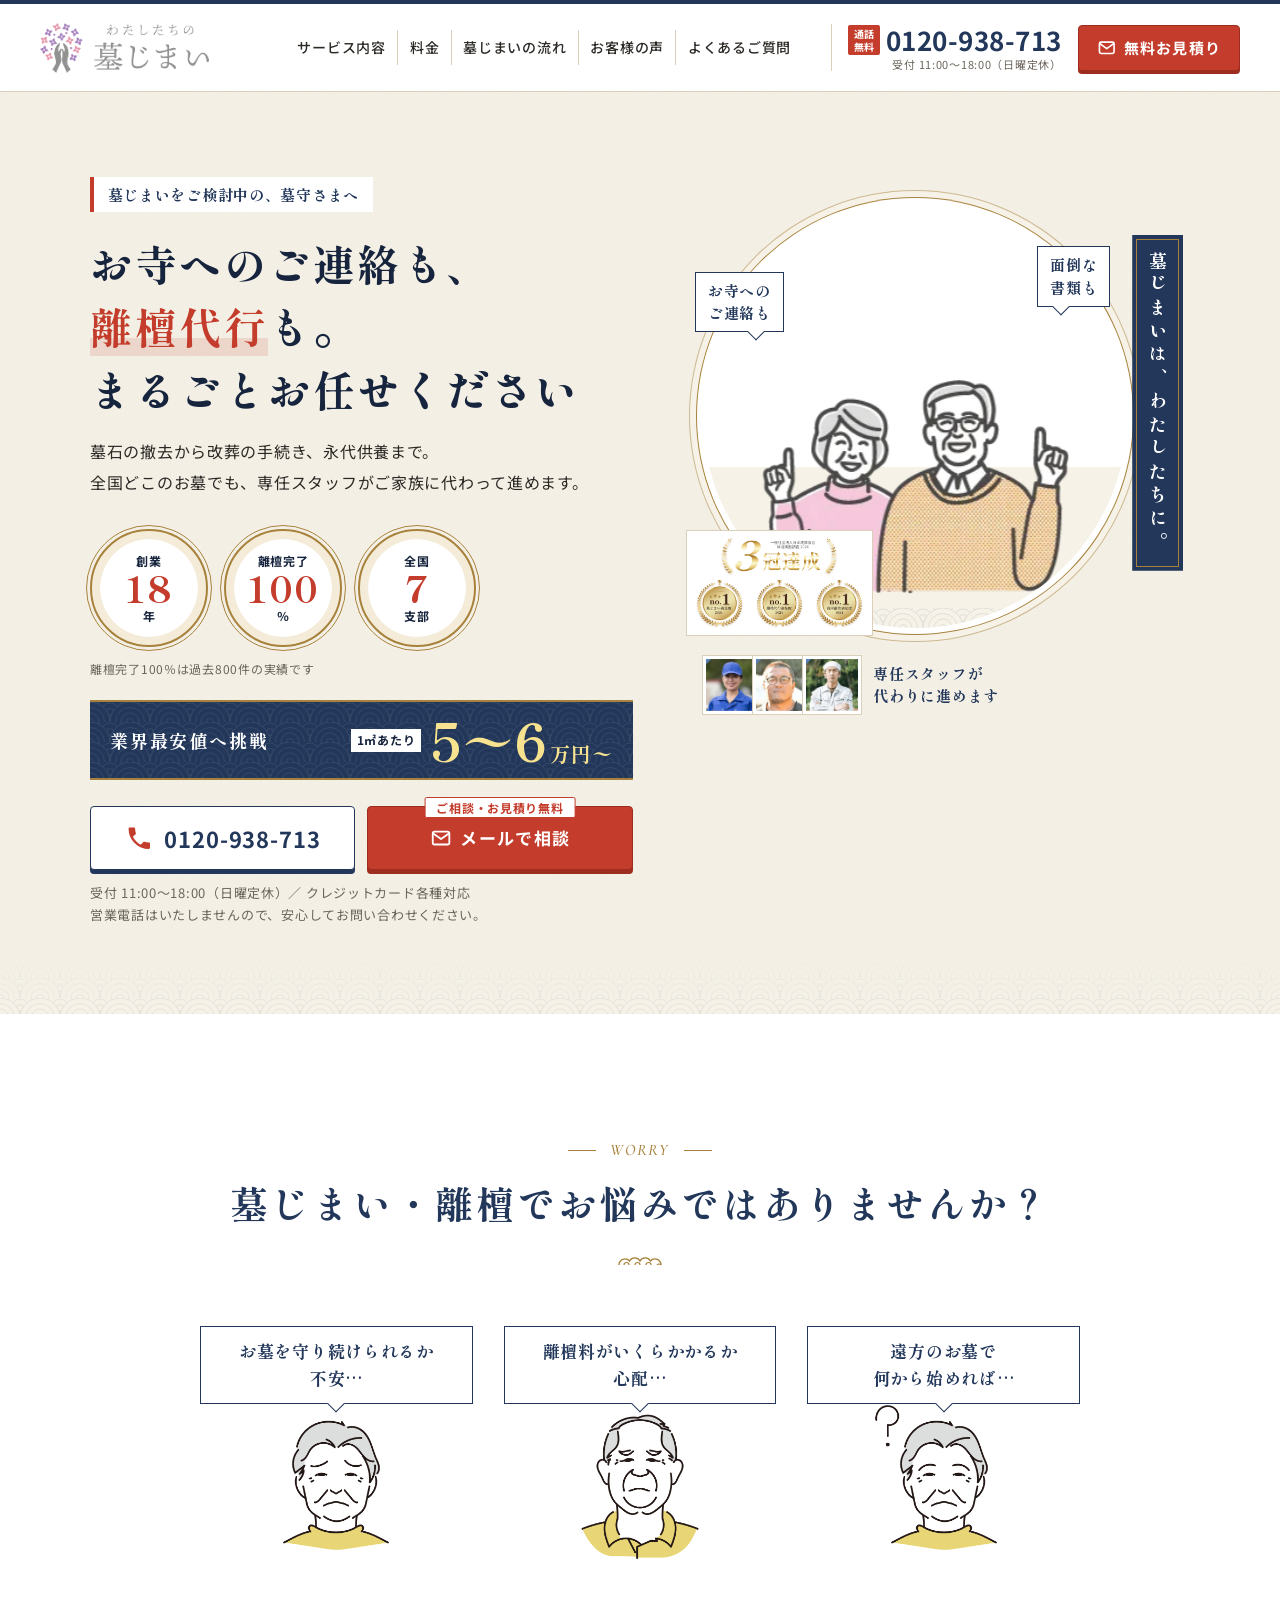
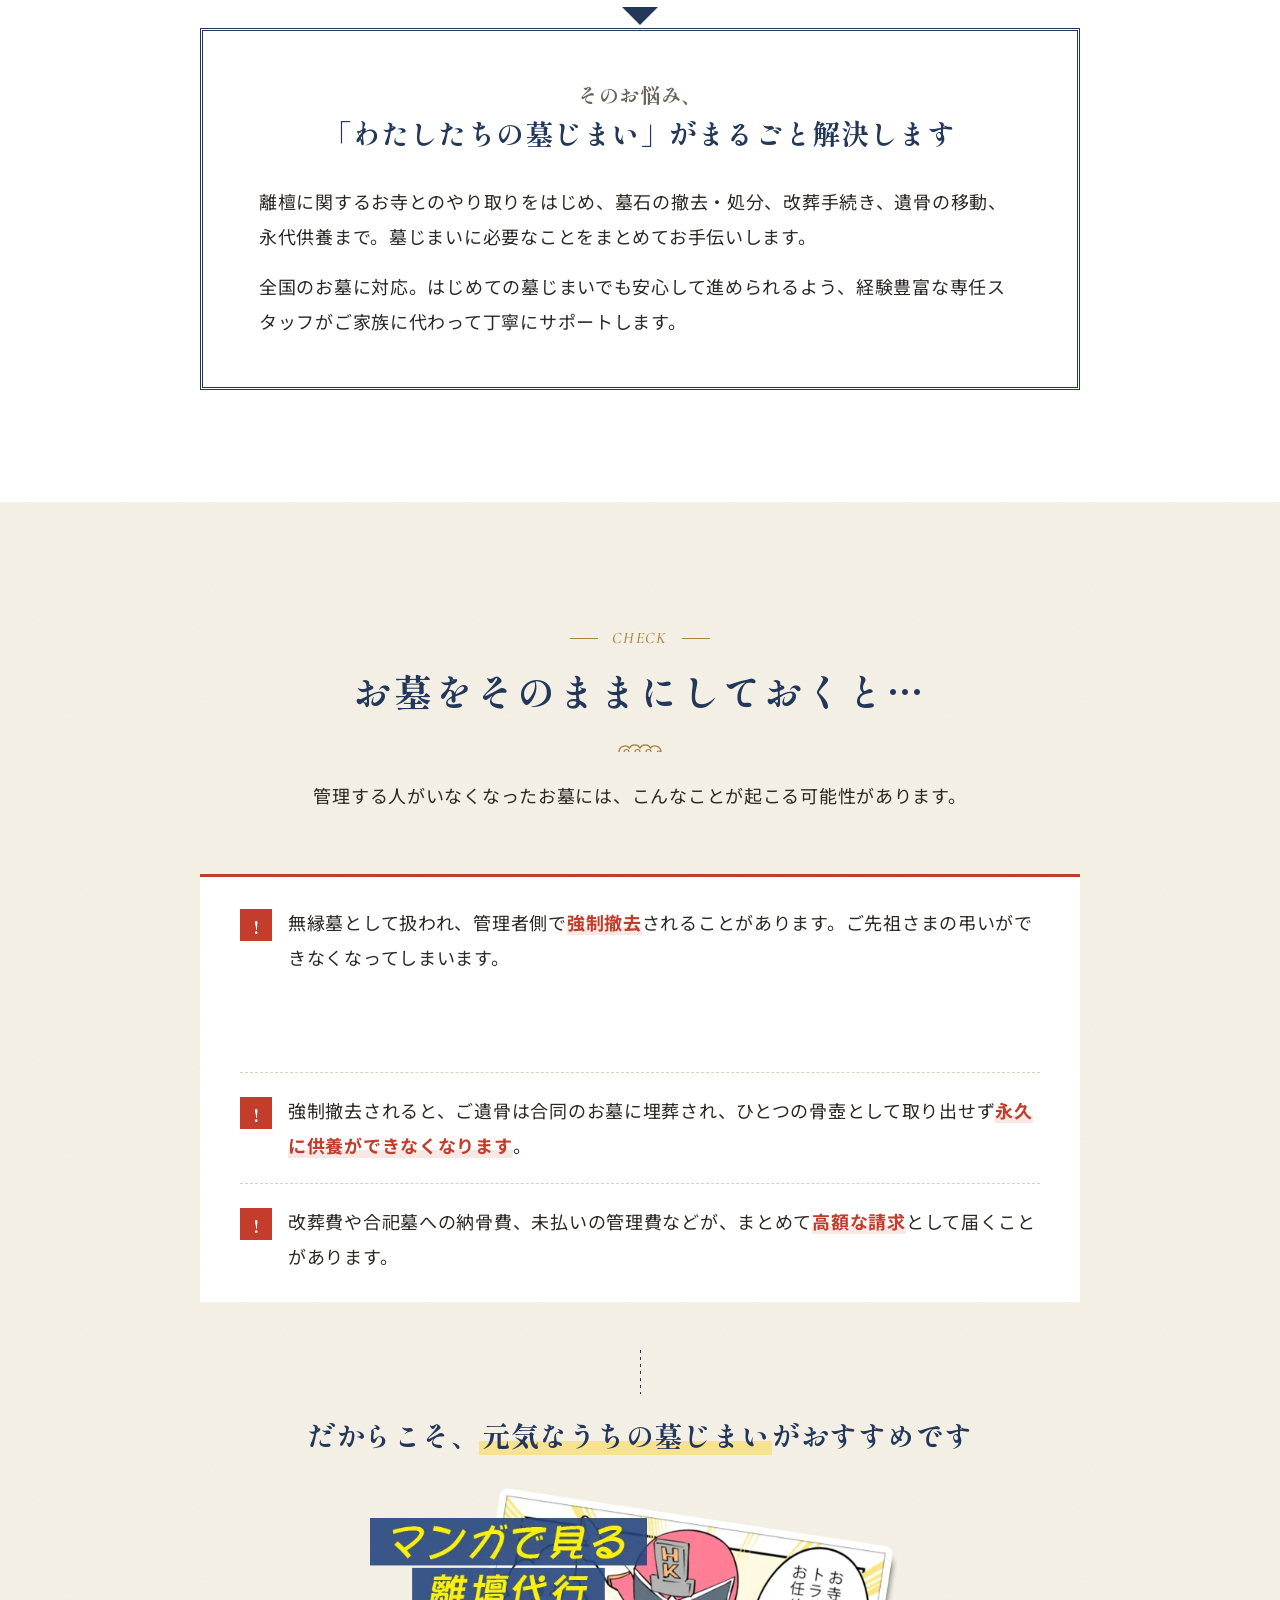
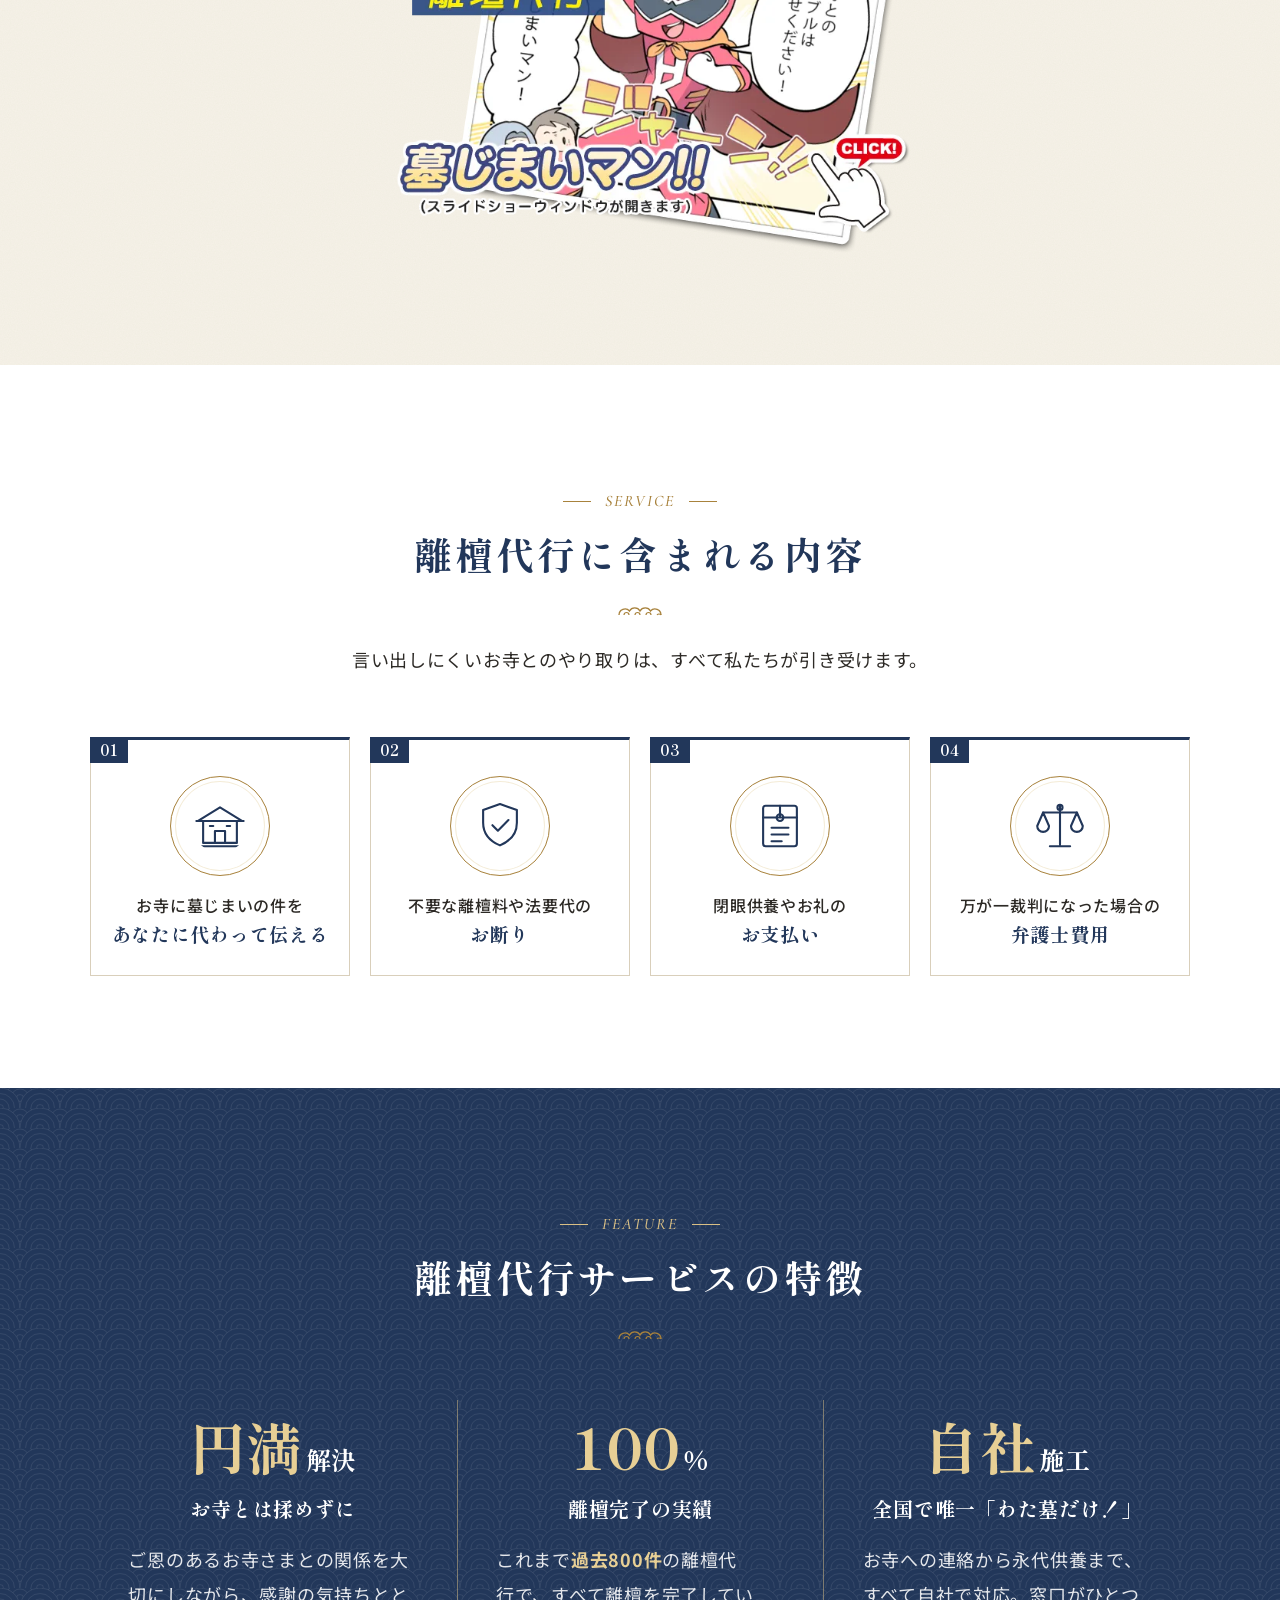
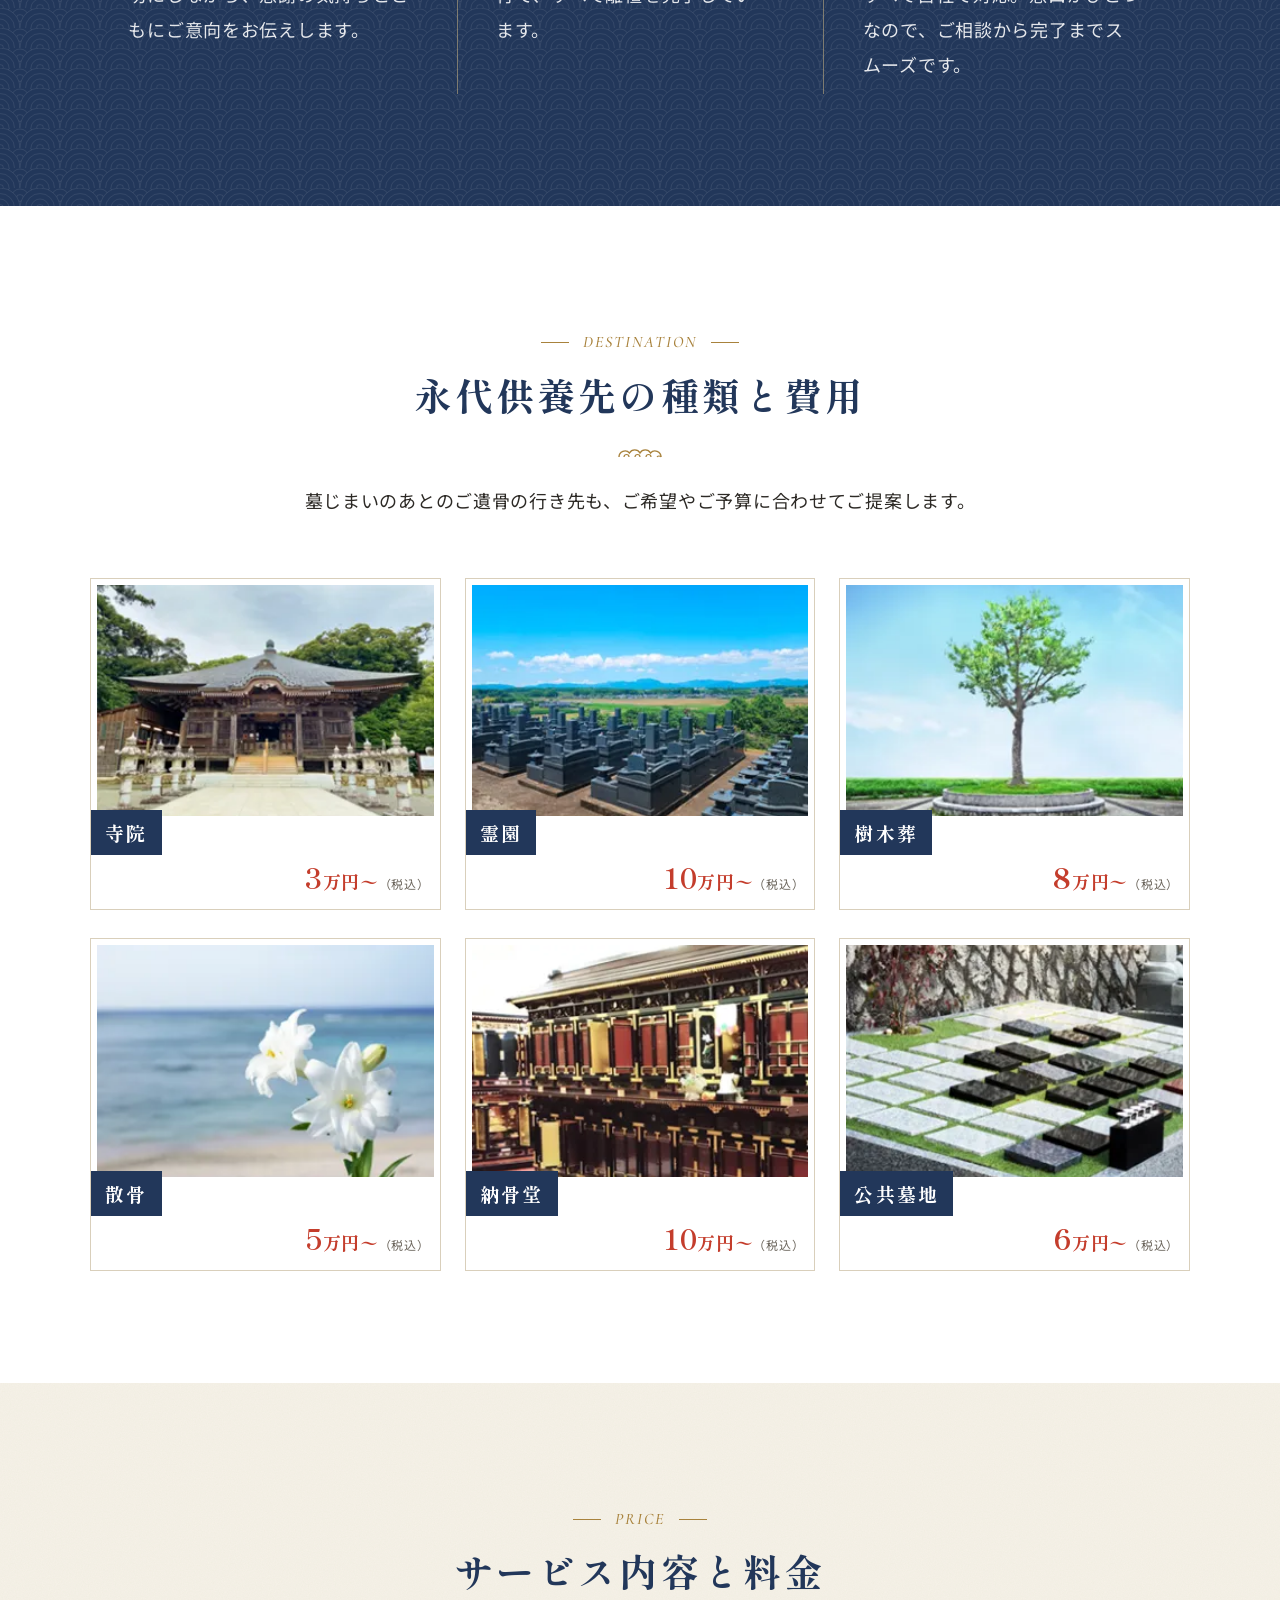
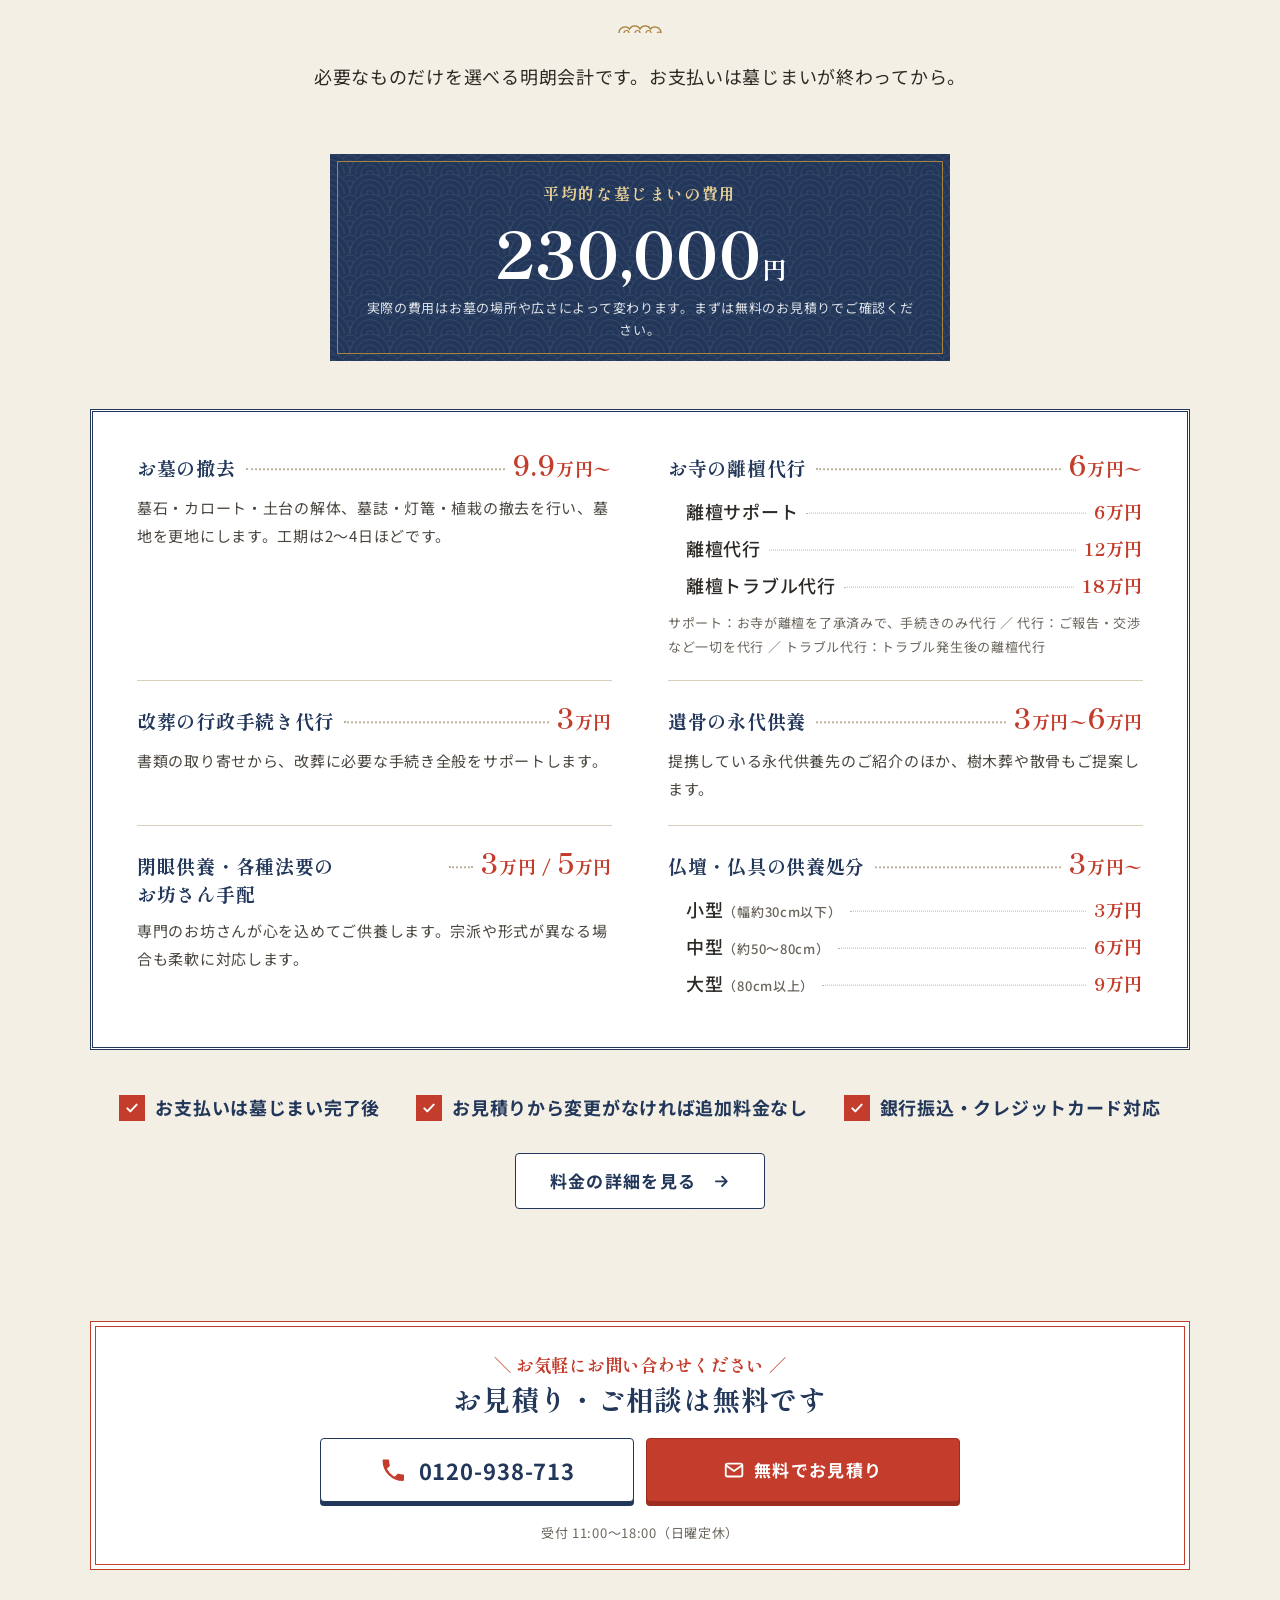
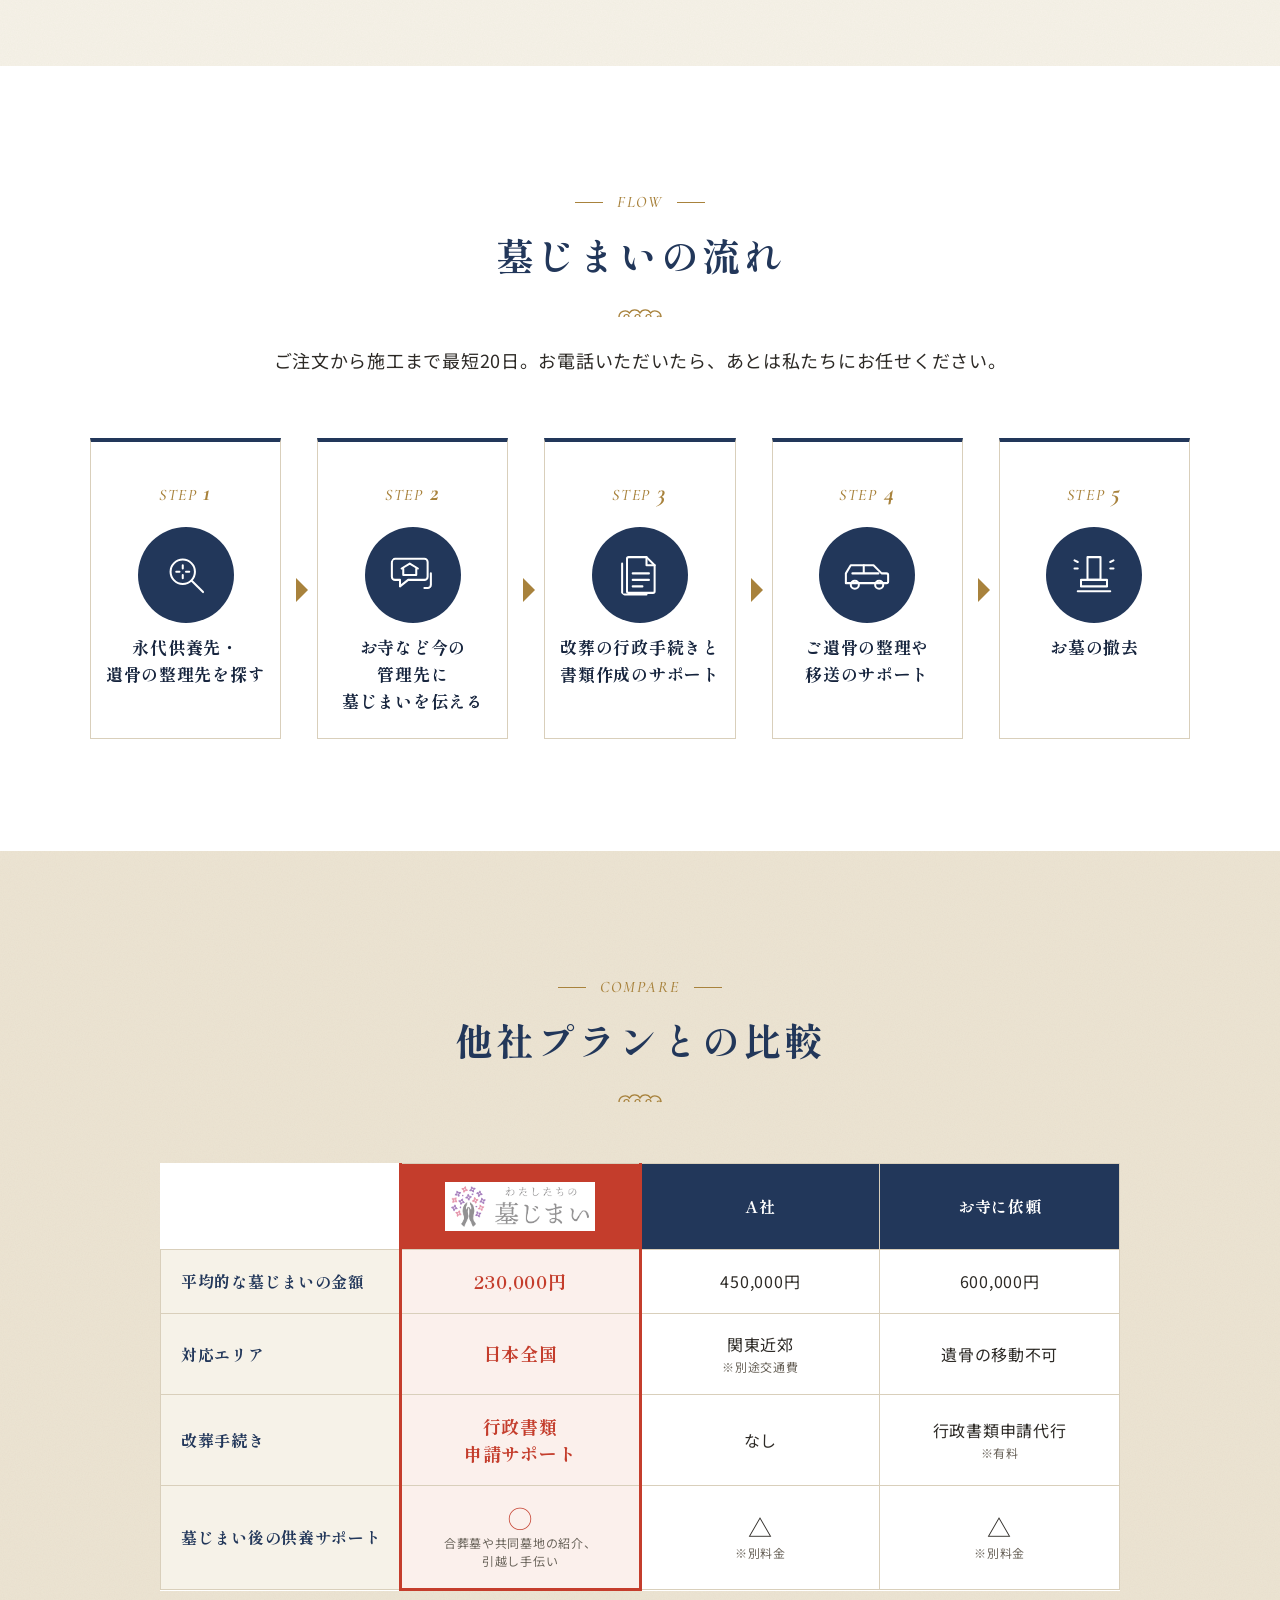
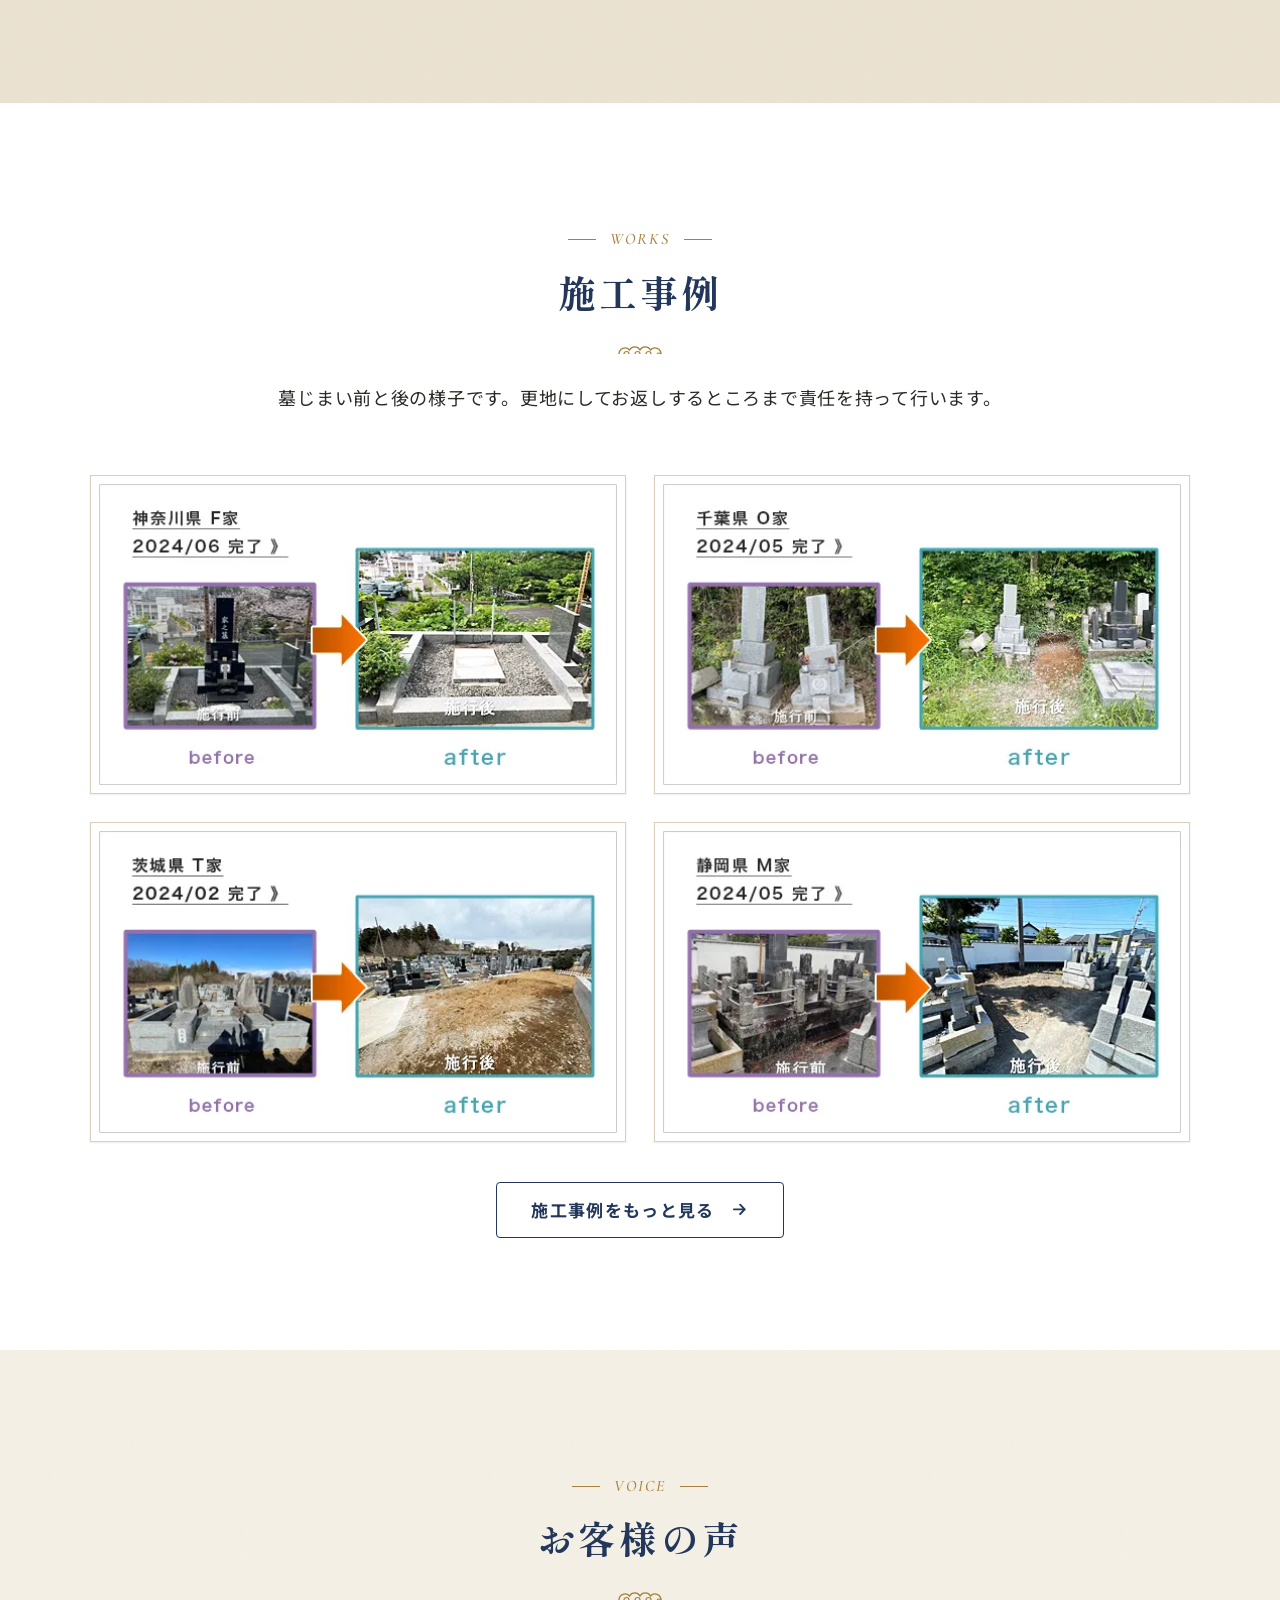
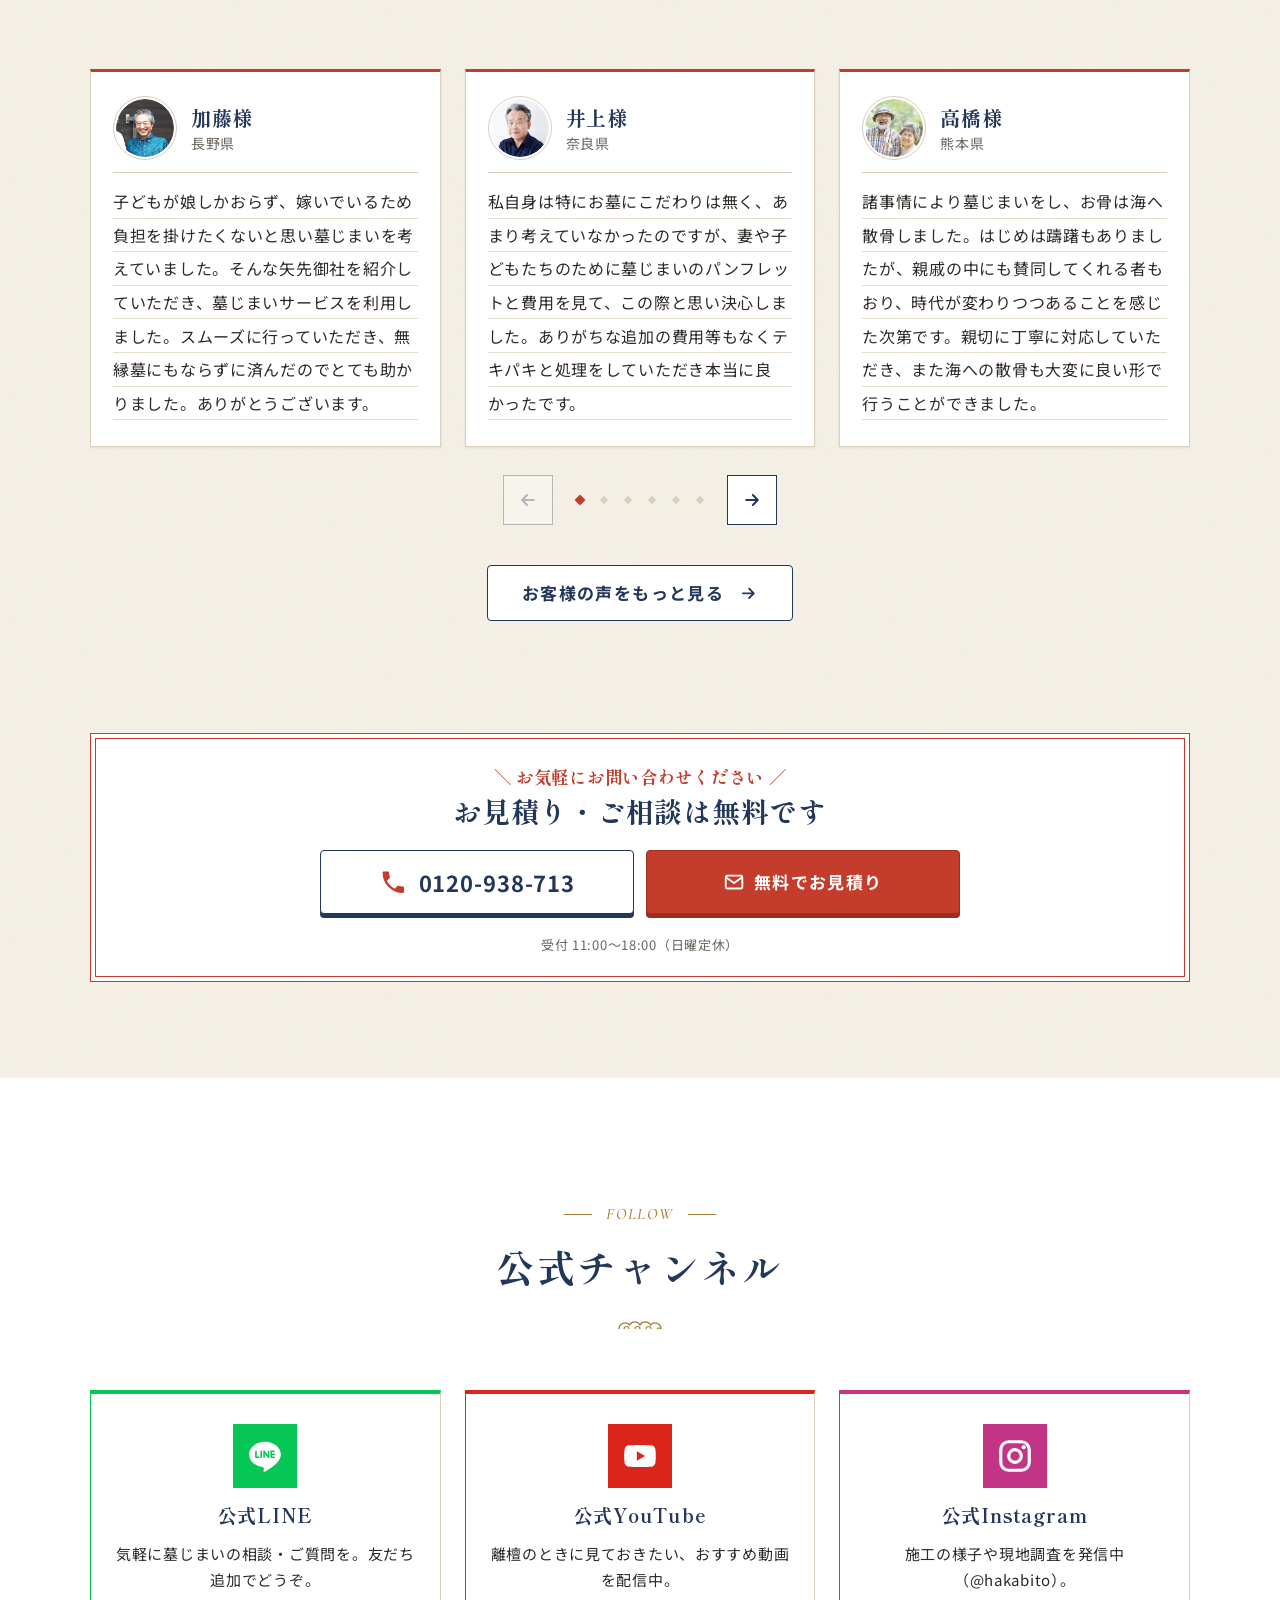
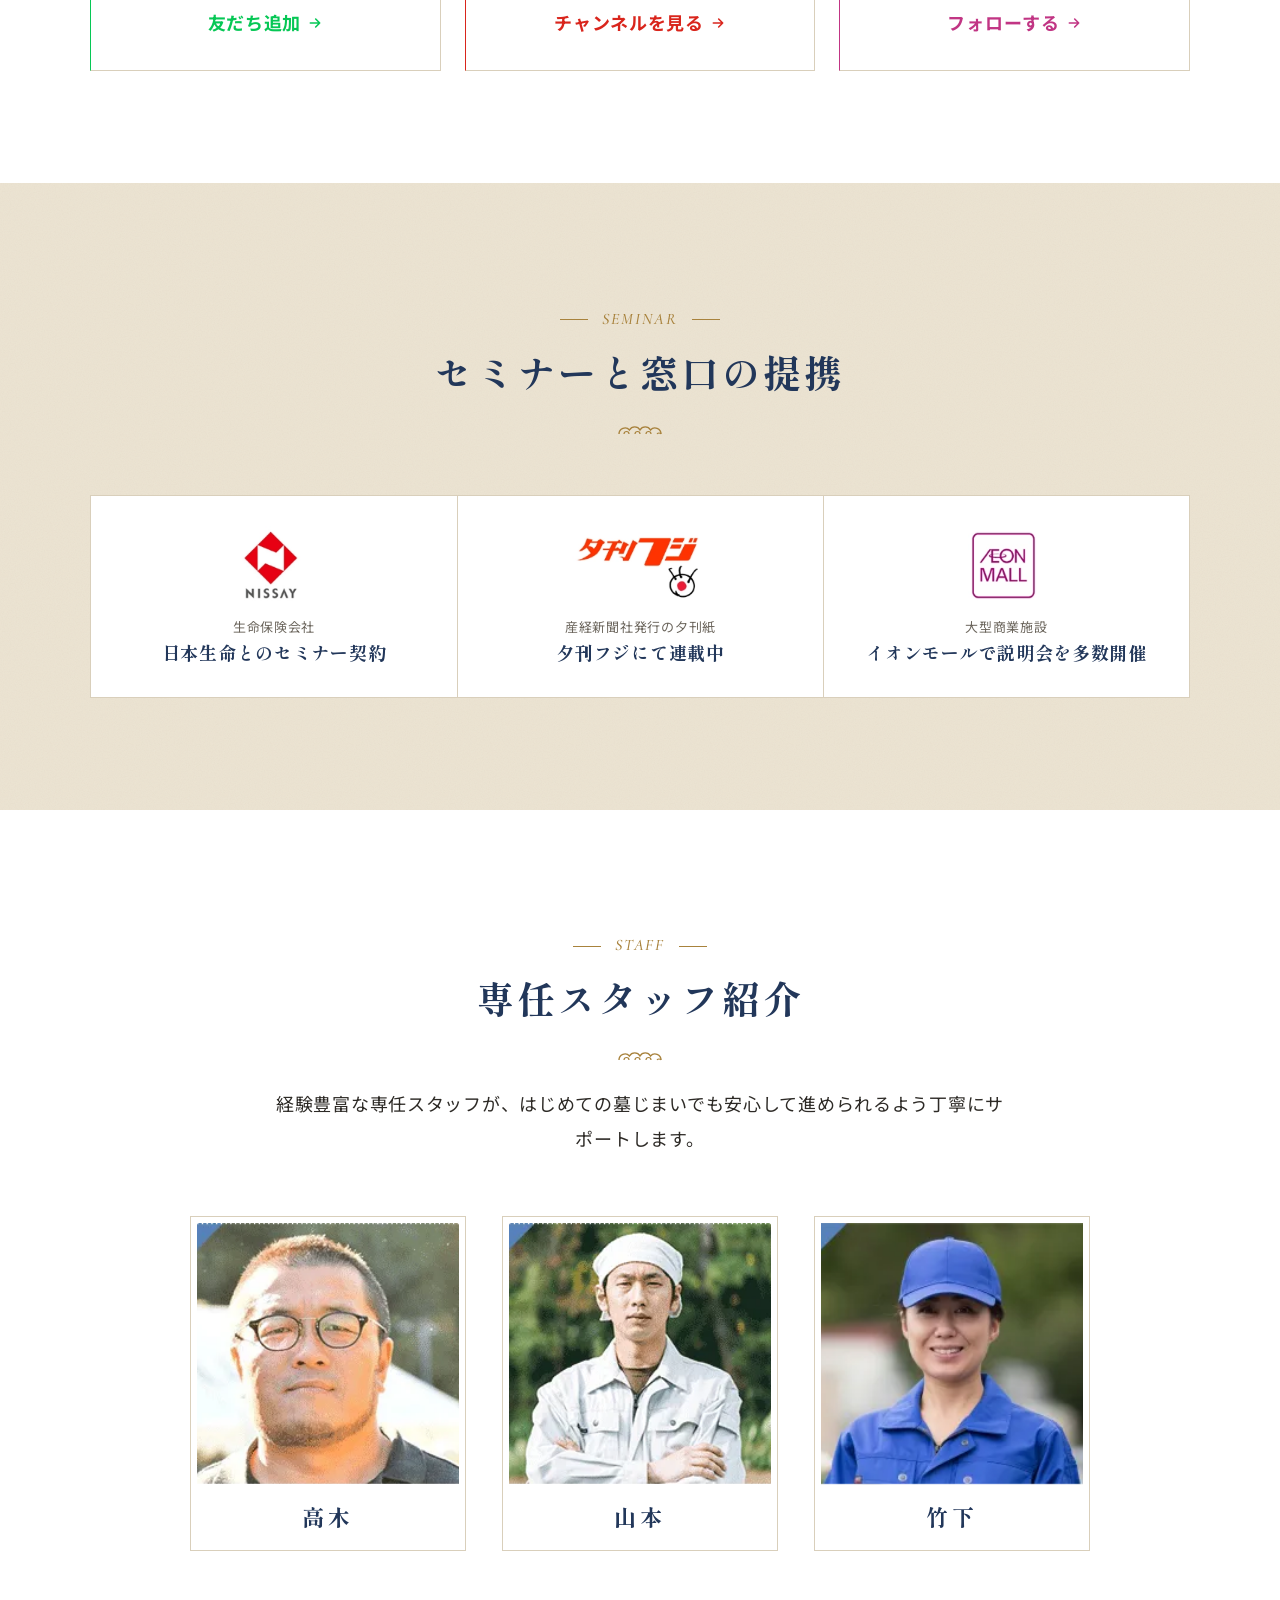
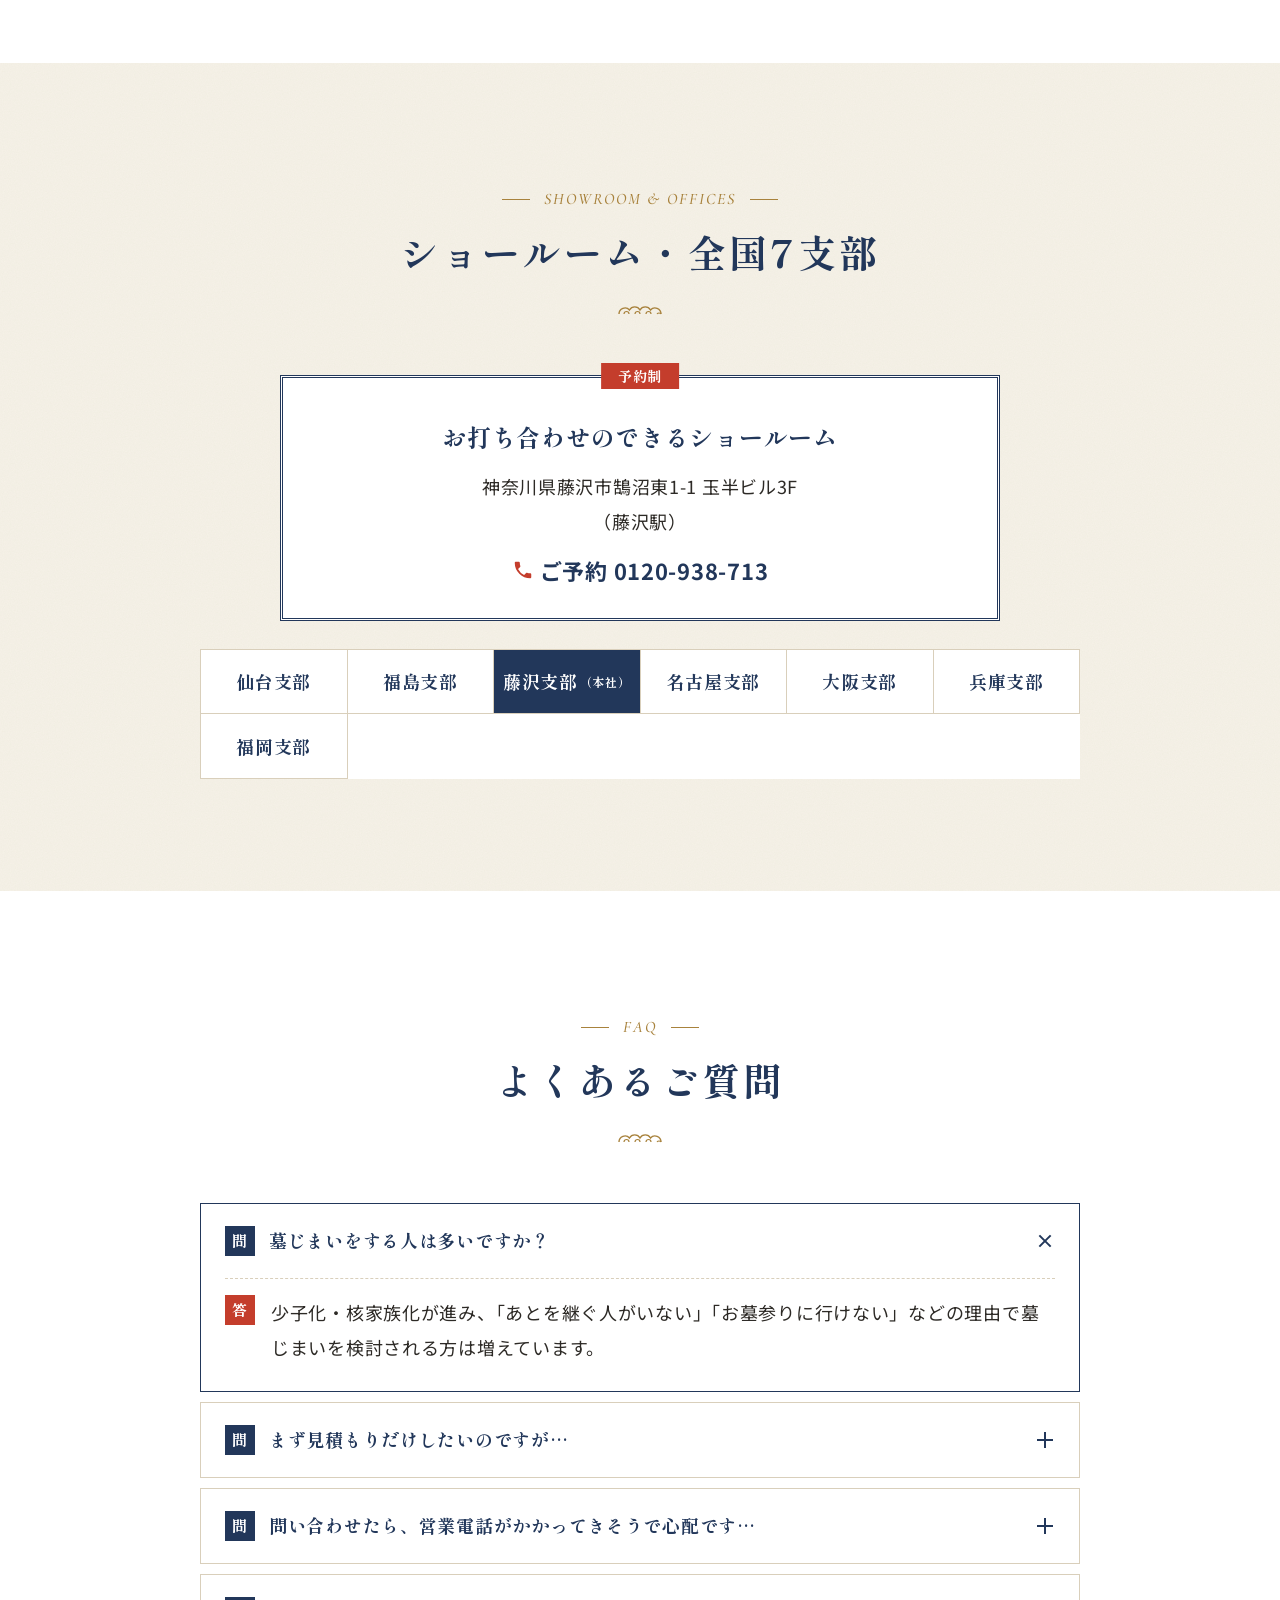
==== commit 90af6c33: "各セクションを和のレイアウトに変更" ====
--- a/index.html
+++ b/index.html
@@ -248,7 +248,7 @@
   </div>
 </section>
 
-<section class="section section--beige feature" aria-labelledby="feature-title">
+<section class="section section--ai feature" aria-labelledby="feature-title">
   <div class="container">
     <div class="sec-head" data-reveal>
       <span class="sec-head__en">FEATURE</span>
@@ -414,7 +414,7 @@
       <h2 class="sec-head__title" id="flow-title">墓じまいの流れ</h2>
       <p class="sec-head__lead">ご注文から施工まで最短20日。お電話いただいたら、あとは私たちにお任せください。</p>
     </div>
-    <ol class="flow__list" data-flow data-reveal-stagger>
+    <ol class="flow__list" data-reveal-stagger>
       <li class="flow__item" data-reveal>
         <span class="flow__step">STEP<b>1</b></span>
         <svg class="flow__icon" viewBox="0 0 64 64" aria-hidden="true"><g fill="none" stroke="currentColor" stroke-width="2.5" stroke-linecap="round" stroke-linejoin="round"><circle cx="28" cy="28" r="15"/><path d="m39 39 14 14"/><path d="M28 20v4m-8 4h4m8 0h4m-8 4v4"/></g></svg>
@@ -857,7 +857,7 @@
     <div class="contact__head" data-reveal>
       <span class="sec-head__en">CONTACT</span>
       <h2 class="contact__title" id="contact-title">ご相談・お見積りは<br class="sp"><span class="marker">いつでも無料</span>です</h2>
-      <p>お寺へのご連絡から永代供養まで、まるごとお任せください。<br class="pc">「まだ決めていない」という段階のご相談も大歓迎です。</p>
+      <p>お寺へのご連絡から永代供養まで、<br class="pc">まるごとお任せください。「まだ決めていない」という段階のご相談も大歓迎です。</p>
     </div>
     <div class="contact__box" data-reveal="zoom">
       <div class="contact__staff" aria-hidden="true">
--- a/assets/css/style.css
+++ b/assets/css/style.css
@@ -867,26 +867,53 @@
 
 .js [data-reveal] {
   opacity: 0;
-  transform: translateY(32px);
-  transition: opacity .9s var(--ease), transform .9s var(--ease);
+  transform: translateY(24px);
+  transition: opacity 1s var(--ease), transform 1s var(--ease);
   transition-delay: var(--d, 0s);
 }
-.js [data-reveal="left"] { transform: translateX(-40px); }
-.js [data-reveal="right"] { transform: translateX(40px); }
-.js [data-reveal="zoom"] { transform: scale(.9); }
+.js [data-reveal="left"] { transform: translateX(-32px); }
+.js [data-reveal="right"] { transform: translateX(32px); }
+.js [data-reveal="zoom"] { transform: scale(.96); }
 .js [data-reveal].is-inview { opacity: 1; transform: none; }
+
+.js .sec-head[data-reveal] { opacity: 1; transform: none; }
+.js .sec-head[data-reveal] .sec-head__en,
+.js .sec-head[data-reveal] .sec-head__lead { opacity: 0; transition: opacity 1s var(--ease) .5s; }
+.js .sec-head[data-reveal] .sec-head__title {
+  clip-path: inset(0 100% 0 0);
+  transition: clip-path 1.1s cubic-bezier(.6, 0, .3, 1) .1s;
+}
+.js .sec-head.is-inview .sec-head__en,
+.js .sec-head.is-inview .sec-head__lead { opacity: 1; }
+.js .sec-head.is-inview .sec-head__title { clip-path: inset(0 -2% -10% 0); }
+
+.section--ai {
+  color: var(--white);
+  background-color: var(--ai);
+  background-image: var(--seigaiha-ai);
+}
+.section--ai .sec-head__en { color: #d9bf85; }
+.section--ai .sec-head__title { color: var(--white); }
+
+.frame {
+  position: relative;
+  background: var(--white);
+  border: 1px solid var(--ai);
+  outline: 1px solid var(--ai);
+  outline-offset: -6px;
+}
 
 .worry__list {
   display: grid;
   grid-template-columns: repeat(3, 1fr);
-  gap: clamp(8px, 2vw, 32px);
+  gap: clamp(8px, 2.4vw, 36px);
   max-width: 880px;
   margin-inline: auto;
 }
 .worry__item { display: flex; flex-direction: column; align-items: center; }
 .worry__item img {
   width: 100%;
-  max-width: 220px;
+  max-width: 210px;
   aspect-ratio: 5 / 4;
   object-fit: cover;
   object-position: 50% 70%;
@@ -895,227 +922,954 @@
   position: relative;
   z-index: 1;
   width: 100%;
-  padding: .8em .4em;
-  font-family: var(--ff-round);
+  padding: .7em .3em;
+  font-family: var(--ff-serif);
   font-size: clamp(.8125rem, .7rem + .5vw, 1.0625rem);
   font-weight: 700;
-  line-height: 1.5;
+  line-height: 1.55;
   text-align: center;
-  color: var(--navy);
-  background: var(--navy-soft);
-  border-radius: 16px;
+  color: var(--ai);
+  background: var(--white);
+  border: 1px solid var(--ai);
 }
 .worry__bubble::after {
   content: "";
   position: absolute;
   left: 50%;
-  bottom: -10px;
+  bottom: -7px;
+  width: 12px;
+  height: 12px;
+  background: var(--white);
+  border-right: 1px solid var(--ai);
+  border-bottom: 1px solid var(--ai);
   translate: -50% 0;
-  border: 10px solid transparent;
-  border-bottom: 0;
-  border-top-color: var(--navy-soft);
+  rotate: 45deg;
 }
 .worry__answer {
   position: relative;
   max-width: 880px;
-  margin: clamp(24px, 4vw, 40px) auto 0;
+  margin: clamp(40px, 5vw, 56px) auto 0;
   padding: clamp(28px, 5vw, 48px) clamp(20px, 5vw, 56px);
   background: var(--white);
-  border: 2px solid var(--navy);
-  border-radius: var(--radius-lg);
-  box-shadow: 8px 8px 0 var(--navy-soft);
+  border: 3px double var(--ai);
 }
 .worry__answer::before {
   content: "";
   position: absolute;
-  top: -26px;
+  top: -24px;
   left: 50%;
   translate: -50% 0;
-  width: 44px;
-  height: 26px;
-  background: var(--navy);
-  clip-path: polygon(0 0, 100% 0, 50% 100%);
+  border: 18px solid transparent;
+  border-top: 18px solid var(--ai);
+  border-bottom: 0;
 }
 .worry__answer-title {
   margin-bottom: 1em;
-  font-family: var(--ff-round);
+  font-family: var(--ff-serif);
   font-size: clamp(1.25rem, 1rem + 1.2vw, 1.75rem);
   font-weight: 700;
   line-height: 1.6;
   text-align: center;
-  color: var(--navy);
+  color: var(--ai);
 }
 .worry__answer-title span { display: block; }
-.worry__answer-title span:first-child { font-size: .75em; color: var(--muted); }
+.worry__answer-title span:first-child { font-size: .72em; color: var(--hai); }
 .worry__answer p + p { margin-top: .8em; }
 
 .risk__list {
-  display: grid;
-  gap: 12px;
   max-width: 880px;
   margin-inline: auto;
+  padding: 8px clamp(18px, 4vw, 40px);
+  background: var(--white);
+  border-top: 3px solid var(--shu);
 }
 .risk__item {
   display: flex;
   align-items: flex-start;
   gap: 16px;
-  padding: 18px 20px;
-  background: var(--white);
-  border-radius: var(--radius);
-  box-shadow: var(--shadow);
-}
+  padding: 20px 0;
+}
+.risk__item + .risk__item { border-top: 1px dashed var(--rule); }
 .risk__icon {
   display: grid;
   place-items: center;
   flex-shrink: 0;
-  width: 36px;
-  height: 36px;
-  margin-top: 2px;
-  font-family: var(--ff-round);
-  font-size: 1.25rem;
-  font-weight: 700;
+  width: 32px;
+  height: 32px;
+  margin-top: 4px;
+  font-family: var(--ff-serif);
+  font-size: 1.125rem;
+  font-weight: 800;
   color: var(--white);
-  background: var(--red);
-  border-radius: 50%;
-}
-.risk__item strong { color: var(--red); }
-@media (min-width: 768px) {
-  .risk__list { grid-template-columns: 1fr 1fr; gap: 20px; }
-  .risk__item { padding: 24px 28px; }
-}
+  background: var(--shu);
+}
+.risk__item strong { color: var(--shu); background: linear-gradient(transparent 70%, rgb(196 61 44 / .12) 70%); }
 .risk__to {
-  margin-top: clamp(32px, 5vw, 48px);
-  font-family: var(--ff-round);
+  margin-top: clamp(36px, 5vw, 48px);
+  font-family: var(--ff-serif);
   font-size: clamp(1.25rem, 1rem + 1.2vw, 1.75rem);
   font-weight: 700;
+  line-height: 1.7;
   text-align: center;
-  color: var(--navy);
+  color: var(--ai);
 }
 .risk__to::before {
   content: "";
   display: block;
-  width: 2px;
-  height: 40px;
-  margin: 0 auto 16px;
-  background: repeating-linear-gradient(to bottom, var(--navy) 0 4px, transparent 4px 8px);
+  width: 1px;
+  height: 44px;
+  margin: 0 auto 18px;
+  background: repeating-linear-gradient(to bottom, var(--ai) 0 3px, transparent 3px 7px);
 }
 .manga {
   display: block;
-  max-width: 560px;
+  max-width: 540px;
   margin: 28px auto 0;
-  border-radius: var(--radius);
-  transition: transform .4s var(--ease), filter .4s;
+  transition: opacity .3s;
 }
 @media (hover: hover) {
-  .manga:hover { transform: rotate(-1deg) scale(1.02); filter: drop-shadow(0 12px 24px rgb(0 0 0 / .15)); }
+  .manga:hover { opacity: .85; }
 }
 
 .service__list {
   display: grid;
-  gap: 16px;
-  counter-reset: svc;
+  gap: 14px;
 }
 .service__item {
   position: relative;
   display: flex;
   align-items: center;
   gap: 16px;
-  padding: 20px;
-  background: var(--white);
-  border: 1px solid var(--border);
-  border-radius: var(--radius);
-  box-shadow: var(--shadow);
-  overflow: hidden;
-  transition: transform .4s var(--ease), box-shadow .4s var(--ease);
+  padding: 22px 18px 20px;
+  background: var(--white);
+  border: 1px solid var(--rule);
+  border-top: 3px solid var(--ai);
 }
 .service__num {
   position: absolute;
-  top: 8px;
-  right: 14px;
-  font-family: var(--ff-round);
-  font-size: 2.5rem;
-  font-weight: 700;
-  line-height: 1;
-  color: var(--purple-soft);
+  top: -3px;
+  left: -1px;
+  padding: 2px 10px;
+  font-family: var(--ff-serif);
+  font-size: .9375rem;
+  font-weight: 700;
+  line-height: 1.5;
+  color: var(--white);
+  background: var(--ai);
 }
 .service__icon {
   flex-shrink: 0;
-  width: 72px;
-  height: 72px;
-  padding: 14px;
-  color: var(--navy);
-  background: var(--navy-soft);
+  width: 76px;
+  height: 76px;
+  margin-top: 10px;
+  padding: 16px;
+  color: var(--ai);
+  border: 1px solid var(--kin);
   border-radius: 50%;
+  box-shadow: inset 0 0 0 4px var(--white), inset 0 0 0 5px var(--kin-pale);
 }
 .service__title {
-  position: relative;
   font-size: 1rem;
   font-weight: 500;
+  line-height: 1.65;
+}
+.service__title em {
+  font-family: var(--ff-serif);
+  font-size: 1.1875rem;
+  font-style: normal;
+  font-weight: 700;
+  color: var(--ai);
+}
+@media (min-width: 640px) {
+  .service__list { grid-template-columns: 1fr 1fr; gap: 20px; }
+}
+@media (min-width: 1024px) {
+  .service__list { grid-template-columns: repeat(4, 1fr); }
+  .service__item { flex-direction: column; justify-content: flex-start; padding: 36px 16px 26px; text-align: center; }
+  .service__icon { width: 100px; height: 100px; padding: 22px; margin-top: 0; }
+}
+
+.feature__list { display: grid; }
+.feature__item {
+  padding: 28px 8px;
+  text-align: center;
+}
+.feature__item + .feature__item { border-top: 1px solid rgb(217 191 133 / .5); }
+.feature__big {
+  font-family: var(--ff-serif);
+  font-size: clamp(2.75rem, 2.2rem + 2vw, 3.5rem);
+  font-weight: 800;
+  line-height: 1.2;
+  color: #e7cf95;
+}
+.feature__big small { font-size: .45em; margin-left: .1em; color: var(--white); }
+.feature__title {
+  margin: 10px 0 14px;
+  font-family: var(--ff-serif);
+  font-size: 1.25rem;
+  font-weight: 700;
+}
+.feature__item p:last-child { text-align: left; color: rgb(255 255 255 / .88); }
+.feature__item p:last-child strong { color: #e7cf95; }
+@media (min-width: 900px) {
+  .feature__list { grid-template-columns: repeat(3, 1fr); }
+  .feature__item { padding: 12px clamp(20px, 3vw, 40px); }
+  .feature__item + .feature__item { border-top: 0; border-left: 1px solid rgb(217 191 133 / .5); }
+}
+
+.dest__list {
+  display: grid;
+  grid-template-columns: repeat(2, 1fr);
+  gap: 16px 12px;
+}
+.dest__item { background: var(--white); border: 1px solid var(--rule); padding: 6px; }
+.dest__img { position: relative; aspect-ratio: 300 / 206; overflow: hidden; }
+.dest__img img { width: 100%; margin-top: -17%; transition: scale 1.2s var(--ease); }
+@media (hover: hover) {
+  .dest__item:hover .dest__img img { scale: 1.05; }
+}
+.dest__name {
+  margin: -22px 0 0 -6px;
+  position: relative;
+  display: inline-block;
+  padding: 4px 14px;
+  font-family: var(--ff-serif);
+  font-size: 1.0625rem;
+  font-weight: 700;
+  letter-spacing: .12em;
+  color: var(--white);
+  background: var(--ai);
+}
+.dest__price {
+  padding: 6px 4px 4px;
+  font-family: var(--ff-serif);
+  font-weight: 700;
+  text-align: right;
+  color: var(--shu);
+}
+.dest__price b { font-size: 1.75rem; line-height: 1.2; }
+.dest__price small { font-family: var(--ff-base); font-size: .75rem; font-weight: 400; color: var(--hai); }
+@media (min-width: 768px) {
+  .dest__list { grid-template-columns: repeat(3, 1fr); gap: 28px 24px; }
+  .dest__name { font-size: 1.1875rem; }
+}
+
+.price__avg {
+  max-width: 620px;
+  margin: 0 auto clamp(32px, 5vw, 48px);
+  padding: 24px 20px 20px;
+  text-align: center;
+  color: var(--white);
+  background-color: var(--ai);
+  background-image: var(--seigaiha-ai);
+  outline: 1px solid var(--kin);
+  outline-offset: -8px;
+}
+.price__avg-label {
+  font-family: var(--ff-serif);
+  font-size: 1rem;
+  font-weight: 700;
+  letter-spacing: .1em;
+  color: #e7cf95;
+}
+.price__avg-num {
+  font-family: var(--ff-serif);
+  font-size: 1.5rem;
+  font-weight: 700;
+  line-height: 1.3;
+}
+.price__avg-num b {
+  font-size: clamp(3rem, 2.4rem + 3vw, 4rem);
+  font-weight: 800;
+  color: var(--white);
+  font-variant-numeric: tabular-nums;
+}
+.price__avg-note { margin-top: 4px; font-size: .8125rem; line-height: 1.7; opacity: .85; }
+
+.price__list {
+  display: grid;
+  padding: clamp(8px, 2vw, 16px) clamp(18px, 4vw, 44px);
+  background: var(--white);
+  border: 3px double var(--ai);
+}
+.price__item { padding: 22px 0; }
+.price__item + .price__item { border-top: 1px solid var(--rule); }
+.price__head {
+  display: flex;
+  align-items: baseline;
+  gap: 8px;
+  margin-bottom: 8px;
+}
+.price__title {
+  display: flex;
+  align-items: baseline;
+  flex: 1;
+  font-family: var(--ff-serif);
+  font-size: 1.1875rem;
+  font-weight: 700;
+  line-height: 1.5;
+  color: var(--ai);
+}
+.price__title::after {
+  content: "";
+  flex: 1;
+  min-width: 24px;
+  margin-left: 10px;
+  border-bottom: 2px dotted #bfb29a;
+  translate: 0 -.3em;
+}
+.price__title br { display: none; }
+.price__yen {
+  font-family: var(--ff-serif);
+  font-weight: 700;
+  color: var(--shu);
+  white-space: nowrap;
+}
+.price__yen b { font-size: 1.75rem; line-height: 1; }
+.price__plans { display: grid; gap: 2px; margin: 4px 0 8px; padding-left: 1em; }
+.price__plans > div { display: flex; align-items: baseline; gap: 8px; }
+.price__plans dt {
+  display: flex;
+  align-items: baseline;
+  flex: 1;
+  font-weight: 500;
+}
+.price__plans dt::after {
+  content: "";
+  flex: 1;
+  min-width: 16px;
+  margin-left: 8px;
+  border-bottom: 1px dotted #bfb29a;
+  translate: 0 -.3em;
+}
+.price__plans dt small { font-size: .8125rem; color: var(--hai); }
+.price__plans dd { font-family: var(--ff-serif); font-weight: 700; color: var(--shu); white-space: nowrap; }
+.price__item > p:not(.price__small) { font-size: .9375rem; line-height: 1.85; color: #4a453e; }
+.price__small { font-size: .8125rem; line-height: 1.8; color: var(--hai); }
+@media (min-width: 900px) {
+  .price__list { grid-template-columns: 1fr 1fr; column-gap: 56px; }
+  .price__item:nth-child(2) { border-top: 0; }
+}
+@media (max-width: 420px) {
+  .price__head { flex-wrap: wrap; }
+  .price__title::after { display: none; }
+  .price__yen { margin-left: auto; }
+}
+
+.price__points {
+  display: grid;
+  gap: 10px;
+  max-width: 880px;
+  margin: clamp(28px, 4vw, 40px) auto 0;
+}
+.price__points li { display: flex; align-items: center; gap: 10px; font-weight: 700; color: var(--ai); }
+.price__points svg {
+  flex-shrink: 0;
+  width: 26px;
+  height: 26px;
+  padding: 5px;
+  color: var(--white);
+  background: var(--shu);
+}
+@media (min-width: 900px) {
+  .price__points { display: flex; flex-wrap: wrap; justify-content: center; gap: 12px 36px; max-width: none; }
+  .price__points li { white-space: nowrap; }
+}
+.price__more { margin-top: 28px; text-align: center; }
+
+.flow__list {
+  display: grid;
+  gap: 34px;
+  max-width: 560px;
+  margin-inline: auto;
+}
+.flow__item {
+  position: relative;
+  display: grid;
+  grid-template-columns: 80px 1fr;
+  align-items: center;
+  column-gap: 18px;
+  padding: 18px 20px 18px 16px;
+  background: var(--white);
+  border: 1px solid var(--rule);
+  border-left: 4px solid var(--ai);
+}
+.flow__item:not(:last-child)::after {
+  content: "";
+  position: absolute;
+  left: 50%;
+  bottom: -26px;
+  translate: -50% 0;
+  border: 14px solid transparent;
+  border-top: 12px solid var(--kin);
+  border-bottom: 0;
+}
+.flow__step {
+  grid-column: 2;
+  font-family: var(--ff-en);
+  font-size: 1rem;
+  font-style: italic;
+  font-weight: 500;
+  letter-spacing: .1em;
+  color: var(--kin);
+}
+.flow__step b { margin-left: .25em; font-size: 1.5rem; }
+.flow__icon {
+  grid-row: 1 / 3;
+  grid-column: 1;
+  width: 80px;
+  height: 80px;
+  padding: 18px;
+  color: var(--ai);
+  background: var(--kinari);
+  border-radius: 50%;
+  transition: color .6s, background-color .6s;
+  transition-delay: calc(var(--d, 0s) + .4s);
+}
+.flow__item.is-inview .flow__icon { color: var(--white); background: var(--ai); }
+.flow__title {
+  grid-column: 2;
+  font-family: var(--ff-serif);
+  font-size: 1.125rem;
+  font-weight: 700;
   line-height: 1.6;
-}
-.service__title em {
-  font-family: var(--ff-round);
-  font-size: 1.125rem;
-  font-style: normal;
-  font-weight: 700;
-  color: var(--navy);
-}
+  color: var(--ai-deep);
+}
+@media (min-width: 960px) {
+  .flow__list { grid-template-columns: repeat(5, 1fr); gap: 36px; max-width: none; }
+  .flow__item {
+    grid-template-columns: 1fr;
+    justify-items: center;
+    align-content: start;
+    row-gap: 10px;
+    padding: 28px 12px 24px;
+    text-align: center;
+    border-left: 1px solid var(--rule);
+    border-top: 4px solid var(--ai);
+  }
+  .flow__item:not(:last-child)::after {
+    left: auto;
+    right: -28px;
+    top: 50%;
+    bottom: auto;
+    translate: 0 -50%;
+    border: 12px solid transparent;
+    border-left: 12px solid var(--kin);
+    border-right: 0;
+  }
+  .flow__icon { grid-row: auto; width: 96px; height: 96px; padding: 22px; }
+  .flow__step { grid-column: 1; }
+  .flow__title { grid-column: 1; font-size: 1.0625rem; }
+}
+
+.compare__wrap { max-width: 960px; margin-inline: auto; }
+.compare__table {
+  width: 100%;
+  table-layout: fixed;
+  font-size: .875rem;
+  line-height: 1.5;
+  text-align: center;
+  background: var(--white);
+}
+.compare__table th,
+.compare__table td {
+  padding: 12px 6px;
+  border: 1px solid var(--rule);
+  vertical-align: middle;
+  word-break: auto-phrase;
+}
+.compare__table thead th {
+  font-family: var(--ff-serif);
+  font-weight: 700;
+  color: var(--white);
+  background: var(--ai);
+}
+.compare__table thead td { border: 0; background: transparent; }
+.compare__table thead .is-us { background: var(--shu); }
+.compare__table thead .is-us img {
+  width: 100%;
+  max-width: 150px;
+  margin-inline: auto;
+  padding: 4px 6px;
+  background: var(--white);
+}
+.compare__table tbody th {
+  font-family: var(--ff-serif);
+  font-weight: 700;
+  text-align: left;
+  color: var(--ai);
+  background: var(--kinari);
+}
+.compare__table .is-us {
+  color: var(--shu);
+  background: #fbf0ec;
+  border-left: 3px solid var(--shu);
+  border-right: 3px solid var(--shu);
+}
+.compare__table tbody tr:last-child .is-us { border-bottom: 3px solid var(--shu); }
+.compare__table strong { font-family: var(--ff-serif); font-size: 1.125rem; }
+.compare__table small { display: block; margin-top: 2px; font-size: .75rem; color: var(--hai); }
+.compare__mark { display: block; font-size: 1.5rem; line-height: 1.2; }
+.compare__mark--o { color: var(--shu); }
+@media (max-width: 639px) {
+  .compare__table,
+  .compare__table tbody { display: block; background: none; }
+  .compare__table thead { position: sticky; top: var(--header-h); z-index: 2; display: block; }
+  .compare__table thead tr,
+  .compare__table tbody tr { display: grid; grid-template-columns: 1.15fr 1fr 1fr; }
+  .compare__table thead td { display: none; }
+  .compare__table tbody tr { margin-top: 10px; background: var(--white); }
+  .compare__table tbody th { grid-column: 1 / -1; padding: 8px 12px; text-align: center; }
+  .compare__table td { display: flex; flex-direction: column; justify-content: center; }
+  .compare__table .is-us { border-width: 1px 1px 1px 3px; border-right-color: var(--rule); }
+  .compare__table tbody tr:last-child .is-us { border-bottom-width: 1px; }
+}
+@media (min-width: 640px) {
+  .compare__table { font-size: 1rem; }
+  .compare__table th, .compare__table td { padding: 18px 12px; }
+  .compare__table tbody th { width: 28%; padding-left: 20px; }
+}
+
+.mid-cta { padding-block: 0 clamp(56px, 8vw, 96px); background-color: var(--kinari); background-image: var(--washi); }
+.mid-cta__inner {
+  display: grid;
+  grid-template-columns: minmax(0, 1fr);
+  gap: 18px;
+  justify-items: center;
+  padding: 30px 20px 24px;
+  text-align: center;
+  background: var(--white);
+  border: 1px solid var(--shu);
+  outline: 1px solid var(--shu);
+  outline-offset: -6px;
+}
+.mid-cta__text {
+  font-family: var(--ff-serif);
+  font-size: clamp(1.25rem, 1rem + 1.2vw, 1.75rem);
+  font-weight: 700;
+  line-height: 1.5;
+  color: var(--ai);
+}
+.mid-cta__text span { display: block; font-size: .62em; color: var(--shu); }
+.mid-cta__text span::before { content: "＼ "; }
+.mid-cta__text span::after { content: " ／"; }
+.mid-cta__btns {
+  display: grid;
+  grid-template-columns: repeat(auto-fit, minmax(min(100%, 230px), 1fr));
+  gap: 12px;
+  width: 100%;
+  max-width: 640px;
+}
+.mid-cta__time { font-size: .8125rem; color: var(--hai); }
+
+.more { margin-top: clamp(28px, 4vw, 40px); text-align: center; }
+
+.works__list { display: grid; gap: 16px; }
+.works__list li { padding: 8px; background: var(--white); border: 1px solid var(--rule); box-shadow: var(--shadow); }
+.works__list img { width: 100%; }
+@media (min-width: 768px) {
+  .works__list { grid-template-columns: 1fr 1fr; gap: 28px; }
+}
+
+.slider { position: relative; }
+.slider__track {
+  display: flex;
+  gap: 16px;
+  margin-inline: calc(var(--gutter) * -1);
+  padding: 8px var(--gutter) 28px;
+  overflow-x: auto;
+  scroll-snap-type: x mandatory;
+  scroll-padding-inline: var(--gutter);
+  scrollbar-width: none;
+  -webkit-overflow-scrolling: touch;
+}
+.slider__track::-webkit-scrollbar { display: none; }
+.slider__track > * { flex: 0 0 86%; scroll-snap-align: start; }
+@media (min-width: 768px) {
+  .slider__track > * { flex-basis: calc((100% - 16px) / 2); }
+}
+@media (min-width: 1080px) {
+  .slider__track { margin-inline: 0; padding-inline: 0; scroll-padding-inline: 0; gap: 24px; }
+  .slider__track > * { flex-basis: calc((100% - 48px) / 3); }
+}
+.slider__nav { display: flex; align-items: center; justify-content: center; gap: 16px; }
+.slider__btn {
+  display: grid;
+  place-items: center;
+  width: 50px;
+  height: 50px;
+  color: var(--ai);
+  background: var(--white);
+  border: 1px solid var(--ai);
+  transition: background-color .3s, color .3s;
+}
+.slider__btn svg { width: 20px; height: 20px; }
+.slider__btn[data-slider-prev] svg { rotate: 180deg; }
+.slider__btn:disabled { opacity: .3; cursor: default; }
 @media (hover: hover) {
-  .service__item:hover { transform: translateY(-4px); box-shadow: var(--shadow-lg); }
-  .service__item:hover .service__icon { animation: wiggle .6s var(--ease); }
-}
-@keyframes wiggle {
-  25% { rotate: -8deg; }
-  75% { rotate: 6deg; }
-}
-@media (min-width: 640px) {
-  .service__list { grid-template-columns: 1fr 1fr; }
-}
-@media (min-width: 1024px) {
-  .service__list { grid-template-columns: repeat(4, 1fr); gap: 20px; }
-  .service__item { flex-direction: column; text-align: center; padding: 36px 20px 28px; }
-  .service__icon { width: 96px; height: 96px; padding: 18px; }
-}
-
-.feature__list { display: grid; gap: 20px; }
-.feature__item {
+  .slider__btn:not(:disabled):hover { color: var(--white); background: var(--ai); }
+}
+.slider__dots { display: flex; gap: 2px; }
+.slider__dots button { position: relative; width: 22px; height: 22px; }
+.slider__dots button::before {
+  content: "";
+  position: absolute;
+  inset: 8px;
+  background: var(--rule);
+  rotate: 45deg;
+  transition: background-color .3s, scale .3s;
+}
+.slider__dots button[aria-current="true"]::before { background: var(--shu); scale: 1.3; }
+
+.voice__item {
+  display: flex;
+  flex-direction: column;
+  gap: 12px;
+  padding: 24px 22px 26px;
+  background: var(--white);
+  border: 1px solid var(--rule);
+  border-top: 3px solid var(--shu);
+  box-shadow: var(--shadow);
+}
+.voice__who { display: flex; align-items: center; gap: 14px; padding-bottom: 12px; border-bottom: 1px solid var(--rule); }
+.voice__who img { width: 64px; height: 64px; border-radius: 50%; border: 1px solid var(--rule); padding: 2px; background: var(--white); }
+.voice__who p { font-size: .875rem; line-height: 1.5; color: var(--hai); }
+.voice__who b {
+  display: block;
+  font-family: var(--ff-serif);
+  font-size: 1.25rem;
+  color: var(--ai);
+}
+.voice__text {
+  font-size: 1rem;
+  line-height: 2.1;
+  background: repeating-linear-gradient(transparent 0 calc(2.1em - 1px), #e6ddcb calc(2.1em - 1px) 2.1em);
+}
+
+.follow__list { display: grid; gap: 14px; }
+.follow__item {
+  --c: var(--line-green);
+  display: grid;
+  grid-template-columns: 52px 1fr;
+  column-gap: 16px;
+  align-items: center;
+  height: 100%;
+  padding: 18px;
+  background: var(--white);
+  border: 1px solid var(--rule);
+  border-left: 4px solid var(--c);
+  transition: background-color .3s;
+}
+.follow__item--yt { --c: #d9251c; }
+.follow__item--ig { --c: #c13584; }
+.follow__icon { grid-row: 1 / 4; width: 52px; height: 52px; padding: 10px; color: var(--white); background: var(--c); }
+.follow__name { font-family: var(--ff-serif); font-size: 1.1875rem; font-weight: 700; color: var(--ai); }
+.follow__text { font-size: .9375rem; line-height: 1.75; }
+.follow__go { display: inline-flex; align-items: center; gap: 6px; margin-top: 4px; font-weight: 700; color: var(--c); }
+.follow__go svg { width: 16px; height: 16px; transition: translate .3s var(--ease); }
+@media (hover: hover) {
+  .follow__item:hover { background: var(--kinari); }
+  .follow__item:hover .follow__go svg { translate: 4px 0; }
+}
+@media (min-width: 900px) {
+  .follow__list { grid-template-columns: repeat(3, 1fr); gap: 24px; }
+  .follow__item { grid-template-columns: 1fr; justify-items: center; row-gap: 8px; padding: 30px 22px; text-align: center; border-left-width: 1px; border-top: 4px solid var(--c); }
+  .follow__icon { grid-row: auto; width: 64px; height: 64px; padding: 13px; }
+}
+
+.partner__list { display: grid; gap: 12px; }
+.partner__item {
+  display: flex;
+  align-items: center;
+  gap: 16px;
+  padding: 14px 18px;
+  background: var(--white);
+  border: 1px solid var(--rule);
+}
+.partner__logo { flex-shrink: 0; width: 96px; aspect-ratio: 2 / 1; overflow: hidden; }
+.partner__logo img { width: 100%; }
+.partner__item p { font-family: var(--ff-serif); font-weight: 700; line-height: 1.6; color: var(--ai); }
+.partner__item small { display: block; font-family: var(--ff-base); font-size: .8125rem; font-weight: 400; color: var(--hai); }
+@media (min-width: 900px) {
+  .partner__list { grid-template-columns: repeat(3, 1fr); gap: 0; background: var(--white); border: 1px solid var(--rule); }
+  .partner__item { flex-direction: column; padding: 30px 20px; text-align: center; border: 0; }
+  .partner__item + .partner__item { border-left: 1px solid var(--rule); }
+  .partner__logo { width: 150px; }
+}
+
+.staff__list {
+  display: grid;
+  grid-template-columns: repeat(3, 1fr);
+  gap: clamp(10px, 3vw, 36px);
+  max-width: 900px;
+  margin-inline: auto;
+}
+.staff__item { padding: 6px 6px 0; background: var(--white); border: 1px solid var(--rule); }
+.staff__photo { aspect-ratio: 1; overflow: hidden; }
+.staff__photo img { width: 100%; height: 100%; object-fit: cover; object-position: 55% 30%; transition: scale 1.2s var(--ease); }
+@media (hover: hover) {
+  .staff__item:hover .staff__photo img { scale: 1.05; }
+}
+.staff__name {
+  padding: 10px 0 12px;
+  font-family: var(--ff-serif);
+  font-size: clamp(1.0625rem, .9rem + .8vw, 1.375rem);
+  font-weight: 700;
+  letter-spacing: .2em;
+  text-align: center;
+  color: var(--ai);
+}
+
+.office__room {
   position: relative;
-  padding: 32px 24px 28px;
+  max-width: 720px;
+  margin-inline: auto;
+  padding: 36px 22px 26px;
   text-align: center;
   background: var(--white);
-  border-radius: var(--radius-lg);
-  box-shadow: var(--shadow);
-}
-.feature__item::before {
+  border: 3px double var(--ai);
+}
+.office__badge {
+  position: absolute;
+  top: -15px;
+  left: 50%;
+  translate: -50% 0;
+  padding: 0 1.2em;
+  font-family: var(--ff-serif);
+  font-size: .875rem;
+  font-weight: 700;
+  line-height: 1.9;
+  color: var(--white);
+  background: var(--shu);
+}
+.office__room-title { font-family: var(--ff-serif); font-size: clamp(1.1875rem, 1rem + .8vw, 1.5rem); font-weight: 700; color: var(--ai); }
+.office__addr { margin-top: 8px; }
+.office__tel { display: inline-flex; align-items: center; gap: 6px; margin-top: 10px; font-size: 1.375rem; font-weight: 700; color: var(--ai); }
+.office__tel svg { width: 22px; height: 22px; color: var(--shu); }
+.office__list {
+  display: grid;
+  grid-template-columns: repeat(auto-fill, minmax(140px, 1fr));
+  max-width: 880px;
+  margin: 28px auto 0;
+  background: var(--white);
+  border-top: 1px solid var(--rule);
+  border-left: 1px solid var(--rule);
+}
+.office__list li {
+  display: flex;
+  align-items: center;
+  justify-content: center;
+  gap: 2px;
+  padding: .8em .4em;
+  font-family: var(--ff-serif);
+  font-weight: 700;
+  color: var(--ai);
+  border-right: 1px solid var(--rule);
+  border-bottom: 1px solid var(--rule);
+}
+.office__list li.is-main { color: var(--white); background: var(--ai); }
+.office__list small { font-size: .75rem; }
+
+.faq__list { display: grid; gap: 10px; max-width: 880px; margin-inline: auto; }
+.faq__item { background: var(--white); border: 1px solid var(--rule); transition: border-color .3s; }
+.faq__item[open] { border-color: var(--ai); }
+.faq__q {
+  position: relative;
+  display: flex;
+  align-items: flex-start;
+  gap: 14px;
+  padding: 18px 54px 18px 16px;
+  font-family: var(--ff-serif);
+  font-size: 1.0625rem;
+  font-weight: 700;
+  line-height: 1.65;
+  color: var(--ai);
+  cursor: pointer;
+  list-style: none;
+}
+.faq__q::-webkit-details-marker { display: none; }
+.faq__q::before,
+.faq__a::before {
+  display: grid;
+  place-items: center;
+  flex-shrink: 0;
+  width: 30px;
+  height: 30px;
+  font-family: var(--ff-serif);
+  font-size: 1.0625rem;
+  font-weight: 800;
+  line-height: 1;
+  color: var(--white);
+}
+.faq__q::before { content: "問"; background: var(--ai); font-size: .9375rem; }
+.faq__q::after {
   content: "";
   position: absolute;
-  inset: 8px;
-  border: 1px solid var(--gold);
-  border-radius: calc(var(--radius-lg) - 6px);
-  opacity: .4;
-  pointer-events: none;
-}
-.feature__big {
-  font-family: var(--ff-round);
-  font-size: clamp(2.75rem, 2.2rem + 2vw, 3.5rem);
-  font-weight: 700;
-  line-height: 1.2;
-  color: var(--red);
-}
-.feature__big small { font-size: .5em; color: var(--navy); }
-.feature__title {
-  margin: 8px 0 12px;
-  font-family: var(--ff-round);
-  font-size: 1.25rem;
-  font-weight: 700;
-  color: var(--navy);
-}
-.feature__item p:last-child { text-align: left; }
-@media (min-width: 900px) {
-  .feature__list { grid-template-columns: repeat(3, 1fr); gap: 28px; }
-}
-
-.flow__item.is-inview .flow__icon { color: var(--white); background: var(--navy); transition-delay: calc(var(--d, 0s) + .5s); }
+  top: 50%;
+  right: 18px;
+  width: 16px;
+  height: 16px;
+  margin-top: -8px;
+  background:
+    linear-gradient(var(--ai), var(--ai)) center / 100% 2px no-repeat,
+    linear-gradient(var(--ai), var(--ai)) center / 2px 100% no-repeat;
+  transition: rotate .4s var(--ease);
+}
+.faq__item[open] .faq__q::after { rotate: 135deg; }
+@media (hover: hover) {
+  .faq__q:hover { background: var(--kinari); }
+}
+.faq__a {
+  position: relative;
+  display: flex;
+  flex-direction: column;
+  gap: 10px;
+  padding: 14px 4px 22px 44px;
+  margin-inline: 16px;
+  border-top: 1px dashed var(--rule);
+}
+.faq__a::before { content: "答"; position: absolute; top: 16px; left: 0; background: var(--shu); font-size: .9375rem; }
+.faq__a strong { color: var(--shu); }
+@media (min-width: 768px) {
+  .faq__q { padding: 22px 64px 22px 24px; font-size: 1.125rem; }
+  .faq__q::after { right: 26px; }
+  .faq__a { margin-inline: 24px; padding: 16px 12px 26px 46px; }
+}
+
+.book__inner { display: grid; gap: 28px; align-items: center; max-width: 880px; }
+.book__img img { width: min(66%, 280px); margin-inline: auto; filter: drop-shadow(0 10px 16px rgb(45 42 38 / .18)); }
+.book__title { margin: .3em 0 .8em; font-family: var(--ff-serif); font-size: 1.125rem; font-weight: 700; line-height: 1.6; color: var(--hai); }
+.book__title span { font-size: clamp(1.375rem, 1.1rem + 1.2vw, 1.875rem); color: var(--ai); }
+.book__body .btn { margin-top: 20px; }
+@media (min-width: 768px) {
+  .book__inner { grid-template-columns: 2fr 3fr; gap: 56px; }
+  .book__img img { width: 100%; }
+}
+
+.column__list { display: grid; max-width: 880px; margin-inline: auto; border-top: 1px solid var(--ai); }
+.column__list li { border-bottom: 1px solid var(--rule); }
+.column__list a {
+  position: relative;
+  display: flex;
+  flex-direction: column;
+  gap: 4px;
+  padding: 16px 36px 16px 4px;
+  font-weight: 500;
+  line-height: 1.7;
+  transition: background-color .3s, color .3s;
+}
+.column__list a::after {
+  content: "";
+  position: absolute;
+  top: 50%;
+  right: 12px;
+  width: 8px;
+  height: 8px;
+  margin-top: -4px;
+  border-top: 1.5px solid var(--ai);
+  border-right: 1.5px solid var(--ai);
+  rotate: 45deg;
+  transition: right .3s var(--ease);
+}
+@media (hover: hover) {
+  .column__list a:hover { color: var(--ai); background: var(--kinari); }
+  .column__list a:hover::after { right: 6px; }
+}
+.column__tag {
+  align-self: flex-start;
+  padding: 0 .7em;
+  font-size: .75rem;
+  font-weight: 700;
+  color: var(--kin);
+  border: 1px solid currentColor;
+}
+@media (min-width: 768px) {
+  .column__list a { flex-direction: row; align-items: center; gap: 18px; padding: 20px 44px 20px 12px; }
+  .column__tag { align-self: center; flex-shrink: 0; }
+}
+
+.area__list { display: grid; max-width: 960px; margin-inline: auto; background: var(--white); border: 1px solid var(--rule); }
+.area__group { padding: 16px 18px; }
+.area__group + .area__group { border-top: 1px solid var(--rule); }
+.area__name {
+  margin-bottom: 8px;
+  font-family: var(--ff-serif);
+  font-size: 1.0625rem;
+  font-weight: 700;
+  color: var(--ai);
+}
+.area__prefs { display: flex; flex-wrap: wrap; gap: 4px 0; }
+.area__prefs li + li::before { content: "｜"; color: var(--rule); }
+.area__prefs a { padding: .2em .45em; font-size: .9375rem; line-height: 1.7; text-decoration: underline; text-decoration-color: #cfc3aa; text-underline-offset: 5px; transition: color .3s; }
+@media (hover: hover) {
+  .area__prefs a:hover { color: var(--shu); text-decoration-color: currentColor; }
+}
+@media (min-width: 768px) {
+  .area__group { display: grid; grid-template-columns: 130px 1fr; align-items: baseline; gap: 16px; padding: 18px 26px; }
+  .area__name { margin: 0; padding-right: 12px; border-right: 1px solid var(--rule); }
+}
+
+.contact {
+  position: relative;
+  padding-block: clamp(64px, 10vw, 112px);
+  color: var(--white);
+  background: var(--ai);
+  overflow: hidden;
+  isolation: isolate;
+}
+.contact__bg { position: absolute; inset: -20% 0; z-index: -1; background: var(--seigaiha-ai); }
+.contact__inner { display: grid; gap: 32px; align-items: center; }
+.contact__head .sec-head__en { color: #d9bf85; }
+.contact__title {
+  margin: .3em 0 .7em;
+  font-family: var(--ff-serif);
+  font-size: clamp(1.625rem, 1.2rem + 2vw, 2.5rem);
+  font-weight: 800;
+  line-height: 1.55;
+}
+.contact__title .marker { color: #e7cf95; background: none; padding: 0; }
+.contact__box {
+  position: relative;
+  padding: 50px 20px 26px;
+  color: var(--sumi);
+  background: var(--white);
+  outline: 1px solid var(--kin);
+  outline-offset: -8px;
+}
+.contact__staff { position: absolute; top: -30px; left: 50%; display: flex; translate: -50% 0; }
+.contact__staff img {
+  width: 60px;
+  height: 60px;
+  object-fit: cover;
+  object-position: 55% 30%;
+  border: 3px solid var(--white);
+  outline: 1px solid var(--kin);
+}
+.contact__staff img + img { margin-left: -6px; }
+.contact__tel { display: flex; flex-direction: column; align-items: center; line-height: 1.3; text-align: center; }
+.contact__tel-label { font-family: var(--ff-serif); font-size: .9375rem; font-weight: 700; color: var(--hai); }
+.contact__tel-num {
+  display: flex;
+  align-items: center;
+  gap: 4px;
+  margin-block: 4px;
+  font-size: clamp(2rem, 1.6rem + 2vw, 2.5rem);
+  font-weight: 700;
+  letter-spacing: .02em;
+  color: var(--ai);
+}
+.contact__tel-num svg { width: .85em; height: .85em; color: var(--shu); }
+.contact__tel-time { font-size: .8125rem; color: var(--hai); }
+.contact__btns { display: grid; gap: 14px; margin-top: 22px; }
+@media (min-width: 960px) {
+  .contact__inner { grid-template-columns: 1fr 1fr; gap: 64px; }
+  .contact__box { padding: 56px 40px 34px; }
+}
+
+.closing { padding-block: clamp(56px, 8vw, 96px); background-color: var(--kinari); background-image: var(--washi); }
+.closing__inner { max-width: 960px; }
+.closing__img { width: 100%; border: 1px solid var(--rule); background: var(--white); padding: 8px; }
+.closing__text { margin-top: 24px; text-align: center; }
 
 @media (prefers-reduced-motion: reduce) {
   html { scroll-behavior: auto; }
@@ -1127,940 +1881,7 @@
     transition-delay: 0s !important;
   }
   .js [data-reveal] { opacity: 1; transform: none; }
-}
-
-.dest__list {
-  display: grid;
-  grid-template-columns: repeat(2, 1fr);
-  gap: 14px;
-}
-.dest__item {
-  overflow: hidden;
-  text-align: center;
-  background: var(--white);
-  border-radius: var(--radius);
-  box-shadow: var(--shadow);
-}
-.dest__img {
-  aspect-ratio: 300 / 206;
-  overflow: hidden;
-}
-.dest__img img {
-  width: 100%;
-  margin-top: -17%;
-  transition: scale .8s var(--ease);
-}
-@media (hover: hover) {
-  .dest__item:hover .dest__img img { scale: 1.06; }
-}
-.dest__name {
-  padding-top: 10px;
-  font-family: var(--ff-round);
-  font-size: 1.125rem;
-  font-weight: 700;
-  color: var(--navy);
-}
-.dest__price {
-  padding-bottom: 12px;
-  font-weight: 700;
-  color: var(--purple);
-}
-.dest__price b {
-  font-family: var(--ff-round);
-  font-size: 1.75rem;
-  line-height: 1.2;
-}
-.dest__price small { font-size: .75rem; color: var(--muted); }
-@media (min-width: 768px) {
-  .dest__list { grid-template-columns: repeat(3, 1fr); gap: 24px; }
-  .dest__name { font-size: 1.25rem; padding-top: 14px; }
-  .dest__price { padding-bottom: 18px; }
-}
-
-.price__avg {
-  position: relative;
-  max-width: 640px;
-  margin: 0 auto clamp(32px, 5vw, 48px);
-  padding: 28px 20px 24px;
-  text-align: center;
-  color: var(--white);
-  background: linear-gradient(135deg, var(--navy) 0%, var(--navy-deep) 100%);
-  border-radius: var(--radius-lg);
-  box-shadow: var(--shadow-lg);
-  overflow: hidden;
-}
-.price__avg::before {
-  content: "";
-  position: absolute;
-  top: -40%;
-  right: -10%;
-  width: 60%;
-  aspect-ratio: 1;
-  background: radial-gradient(circle, rgb(255 255 255 / .12), transparent 70%);
-}
-.price__avg-label {
-  display: inline-block;
-  padding: .2em 1em;
-  font-size: .9375rem;
-  font-weight: 700;
-  color: var(--navy-deep);
-  background: var(--yellow);
-  border-radius: 999px;
-}
-.price__avg-num {
-  font-family: var(--ff-round);
-  font-size: 1.5rem;
-  font-weight: 700;
-  line-height: 1.3;
-}
-.price__avg-num b {
-  font-size: clamp(3rem, 2.4rem + 3vw, 4.25rem);
-  letter-spacing: .02em;
-  color: var(--yellow);
-  font-variant-numeric: tabular-nums;
-}
-.price__avg-note { font-size: .8125rem; line-height: 1.7; opacity: .85; }
-
-.price__list { display: grid; gap: 16px; }
-.price__item {
-  padding: 22px 20px;
-  background: var(--white);
-  border-top: 4px solid var(--navy);
-  border-radius: var(--radius);
-  box-shadow: var(--shadow);
-}
-.price__head {
-  display: flex;
-  flex-wrap: wrap;
-  align-items: baseline;
-  justify-content: space-between;
-  gap: 4px 12px;
-  padding-bottom: 12px;
-  margin-bottom: 12px;
-  border-bottom: 1px dashed var(--border);
-}
-.price__title {
-  font-family: var(--ff-round);
-  font-size: 1.1875rem;
-  font-weight: 700;
-  line-height: 1.5;
-  color: var(--navy);
-}
-.price__yen {
-  margin-left: auto;
-  font-weight: 700;
-  color: var(--red);
-  white-space: nowrap;
-}
-.price__yen b { font-family: var(--ff-round); font-size: 1.875rem; line-height: 1; }
-.price__plans {
-  display: grid;
-  gap: 6px;
-  margin-bottom: 10px;
-}
-.price__plans > div {
-  display: flex;
-  justify-content: space-between;
-  gap: 8px;
-  padding: 8px 12px;
-  background: var(--cream);
-  border-radius: 8px;
-}
-.price__plans dt { font-weight: 500; }
-.price__plans dt small { font-size: .8125rem; color: var(--muted); }
-.price__plans dd { font-weight: 700; color: var(--red); white-space: nowrap; }
-.price__small { font-size: .875rem; line-height: 1.8; color: var(--muted); }
-@media (min-width: 768px) {
-  .price__list { grid-template-columns: 1fr 1fr; gap: 24px; }
-  .price__item { padding: 28px 28px 24px; }
-}
-
-.price__points {
-  display: grid;
-  gap: 10px;
-  max-width: 880px;
-  margin: clamp(28px, 4vw, 40px) auto 0;
-}
-.price__points li {
-  display: flex;
-  align-items: center;
-  gap: 10px;
-  font-weight: 700;
-  color: var(--navy);
-}
-.price__points svg {
-  flex-shrink: 0;
-  width: 28px;
-  height: 28px;
-  padding: 5px;
-  color: var(--white);
-  background: var(--purple);
-  border-radius: 50%;
-}
-@media (min-width: 900px) {
-  .price__points { grid-template-columns: repeat(3, auto); justify-content: center; gap: 28px; }
-}
-.price__more { margin-top: 28px; text-align: center; }
-
-.flow__list {
-  position: relative;
-  display: grid;
-  gap: 20px;
-  max-width: 560px;
-  margin-inline: auto;
-}
-.flow__list::before,
-.flow__list::after {
-  content: "";
-  position: absolute;
-  left: 44px;
-  top: 40px;
-  bottom: 40px;
-  width: 4px;
-  border-radius: 2px;
-  background: var(--navy-soft);
-}
-.flow__list::after {
-  background: linear-gradient(var(--purple), var(--navy));
-  transform: scaleY(var(--progress, 0));
-  transform-origin: top;
-}
-.flow__item {
-  position: relative;
-  z-index: 1;
-  display: grid;
-  grid-template-columns: 92px 1fr;
-  grid-template-rows: auto auto;
-  align-items: center;
-  column-gap: 16px;
-  padding: 16px 20px 16px 0;
-  background: var(--white);
-  border-radius: var(--radius);
-}
-.flow__step {
-  grid-row: 1;
-  grid-column: 2;
-  font-family: var(--ff-round);
-  font-size: .875rem;
-  font-weight: 700;
-  letter-spacing: .08em;
-  color: var(--purple);
-}
-.flow__step b { margin-left: .2em; font-size: 1.375rem; }
-.flow__icon {
-  grid-row: 1 / 3;
-  grid-column: 1;
-  justify-self: center;
-  width: 84px;
-  height: 84px;
-  padding: 18px;
-  color: var(--navy);
-  background: var(--white);
-  border: 3px solid var(--navy);
-  border-radius: 50%;
-  transition: background-color .5s, color .5s;
-}
-.flow__item.is-inview .flow__icon { animation: pop-in .6s cubic-bezier(.34, 1.56, .64, 1) both; animation-delay: var(--d, 0s); }
-.flow__title {
-  grid-column: 2;
-  font-family: var(--ff-round);
-  font-size: 1.125rem;
-  font-weight: 700;
-  line-height: 1.55;
-  color: var(--navy-deep);
-}
-@media (min-width: 960px) {
-  .flow__list {
-    grid-template-columns: repeat(5, 1fr);
-    gap: 16px;
-    max-width: none;
-  }
-  .flow__list::before,
-  .flow__list::after {
-    left: 10%;
-    right: 10%;
-    top: 58px;
-    bottom: auto;
-    width: auto;
-    height: 4px;
-  }
-  .flow__list::after {
-    transform: scaleX(var(--progress, 0));
-    transform-origin: left;
-  }
-  .flow__item {
-    grid-template-columns: 1fr;
-    justify-items: center;
-    row-gap: 12px;
-    align-content: start;
-    padding: 0;
-    text-align: center;
-    background: none;
-  }
-  .flow__icon { grid-row: 1; grid-column: 1; width: 116px; height: 116px; padding: 26px; }
-  .flow__step { grid-row: 2; grid-column: 1; }
-  .flow__title { grid-row: 3; grid-column: 1; font-size: 1.0625rem; }
-}
-
-.compare__wrap {
-  max-width: 960px;
-  margin-inline: auto;
-}
-.compare__table {
-  width: 100%;
-  table-layout: fixed;
-  font-size: .875rem;
-  line-height: 1.5;
-  text-align: center;
-  background: var(--white);
-  border-radius: var(--radius);
-  box-shadow: var(--shadow);
-}
-.compare__table th,
-.compare__table td {
-  word-break: auto-phrase;
-  padding: 12px 6px;
-  border: 1px solid var(--border);
-  vertical-align: middle;
-}
-.compare__table thead th {
-  font-family: var(--ff-round);
-  font-weight: 700;
-  color: var(--white);
-  background: var(--navy);
-}
-.compare__table thead td { border: 0; background: var(--beige); }
-.compare__table thead .is-us { background: var(--red); }
-.compare__table thead .is-us img {
-  width: 100%;
-  max-width: 160px;
-  margin-inline: auto;
-  padding: 4px 6px;
-  background: var(--white);
-  border-radius: 6px;
-}
-.compare__table tbody th {
-  font-weight: 700;
-  text-align: left;
-  color: var(--navy);
-  background: var(--navy-soft);
-}
-.compare__table .is-us {
-  position: relative;
-  color: var(--red);
-  background: #fff5f6;
-  border-left: 3px solid var(--red);
-  border-right: 3px solid var(--red);
-}
-.compare__table tbody tr:last-child .is-us { border-bottom: 3px solid var(--red); }
-.compare__table strong { font-size: 1.0625rem; }
-.compare__table small { display: block; margin-top: 2px; font-size: .75rem; color: var(--muted); }
-.compare__mark { display: block; font-size: 1.5rem; line-height: 1.2; }
-.compare__mark--o { color: var(--red); }
-
-@media (max-width: 639px) {
-  .compare__table,
-  .compare__table tbody { display: block; background: none; box-shadow: none; }
-  .compare__table thead { position: sticky; top: var(--header-h); z-index: 2; display: block; }
-  .compare__table thead tr,
-  .compare__table tbody tr { display: grid; grid-template-columns: 1.15fr 1fr 1fr; }
-  .compare__table thead td { display: none; }
-  .compare__table thead th { border-radius: 0; }
-  .compare__table thead th:nth-child(2) { border-top-left-radius: 12px; }
-  .compare__table thead th:last-child { border-top-right-radius: 12px; }
-  .compare__table tbody tr { margin-top: 10px; background: var(--white); border-radius: 12px; overflow: hidden; box-shadow: var(--shadow); }
-  .compare__table tbody th { grid-column: 1 / -1; padding: 8px 12px; text-align: center; }
-  .compare__table td { display: flex; flex-direction: column; justify-content: center; }
-  .compare__table .is-us { border-width: 0 0 0 3px; }
-  .compare__table tbody tr:last-child .is-us { border-bottom: 0; }
-}
-@media (min-width: 640px) {
-  .compare__table { font-size: 1rem; }
-  .compare__table th, .compare__table td { padding: 18px 12px; }
-  .compare__table thead th:first-of-type { border-top-left-radius: 0; }
-  .compare__table tbody th { width: 28%; padding-left: 20px; }
-}
-
-.more { margin-top: clamp(28px, 4vw, 40px); text-align: center; }
-
-.works__list { display: grid; gap: 16px; }
-.works__list img {
-  width: 100%;
-  border-radius: var(--radius);
-  box-shadow: var(--shadow);
-}
-@media (min-width: 768px) {
-  .works__list { grid-template-columns: 1fr 1fr; gap: 24px; }
-}
-
-.slider { position: relative; }
-.slider__track {
-  display: flex;
-  gap: 16px;
-  margin-inline: calc(var(--gutter) * -1);
-  padding: 8px var(--gutter) 24px;
-  overflow-x: auto;
-  scroll-snap-type: x mandatory;
-  scroll-padding-inline: var(--gutter);
-  scrollbar-width: none;
-  -webkit-overflow-scrolling: touch;
-}
-.slider__track::-webkit-scrollbar { display: none; }
-.slider__track > * {
-  flex: 0 0 86%;
-  scroll-snap-align: start;
-}
-@media (min-width: 768px) {
-  .slider__track > * { flex-basis: calc((100% - 16px) / 2); }
-}
-@media (min-width: 1080px) {
-  .slider__track { margin-inline: 0; padding-inline: 0; scroll-padding-inline: 0; gap: 24px; }
-  .slider__track > * { flex-basis: calc((100% - 48px) / 3); }
-}
-.slider__nav {
-  display: flex;
-  align-items: center;
-  justify-content: center;
-  gap: 16px;
-}
-.slider__btn {
-  display: grid;
-  place-items: center;
-  width: 52px;
-  height: 52px;
-  color: var(--navy);
-  background: var(--white);
-  border: 2px solid var(--navy);
-  border-radius: 50%;
-  transition: background-color .3s, color .3s;
-}
-.slider__btn svg { width: 22px; height: 22px; }
-.slider__btn[data-slider-prev] svg { rotate: 180deg; }
-.slider__btn:disabled { opacity: .35; cursor: default; }
-@media (hover: hover) {
-  .slider__btn:not(:disabled):hover { color: var(--white); background: var(--navy); }
-}
-.slider__dots { display: flex; gap: 4px; }
-.slider__dots button {
-  position: relative;
-  width: 24px;
-  height: 24px;
-}
-.slider__dots button::before {
-  content: "";
-  position: absolute;
-  inset: 8px;
-  background: var(--border);
-  border-radius: 50%;
-  transition: background-color .3s, scale .3s;
-}
-.slider__dots button[aria-current="true"]::before { background: var(--purple); scale: 1.4; }
-
-.voice__item {
-  display: flex;
-  flex-direction: column;
-  gap: 14px;
-  padding: 24px 22px;
-  background: var(--white);
-  border-radius: var(--radius-lg);
-  box-shadow: var(--shadow);
-}
-.voice__who { display: flex; align-items: center; gap: 14px; }
-.voice__who img {
-  width: 72px;
-  height: 72px;
-  border-radius: 50%;
-  border: 3px solid var(--purple-soft);
-}
-.voice__who p { font-size: .875rem; line-height: 1.5; color: var(--muted); }
-.voice__who b {
-  display: block;
-  font-family: var(--ff-round);
-  font-size: 1.1875rem;
-  color: var(--navy);
-}
-.voice__text { position: relative; font-size: 1rem; line-height: 1.9; }
-
-.follow__list { display: grid; gap: 16px; }
-.follow__item {
-  --c: var(--line);
-  display: grid;
-  grid-template-columns: 56px 1fr;
-  column-gap: 16px;
-  align-items: center;
-  height: 100%;
-  padding: 20px;
-  background: var(--white);
-  border: 2px solid var(--border);
-  border-radius: var(--radius);
-  transition: border-color .3s, transform .4s var(--ease), box-shadow .4s var(--ease);
-}
-.follow__item--yt { --c: #e62117; }
-.follow__item--ig { --c: #d6249f; }
-.follow__icon {
-  grid-row: 1 / 4;
-  width: 56px;
-  height: 56px;
-  padding: 10px;
-  color: var(--white);
-  background: var(--c);
-  border-radius: 16px;
-}
-.follow__item--ig .follow__icon { background: linear-gradient(45deg, #fdb146 0%, #fd1d1d 50%, #833ab4 100%); }
-.follow__name { font-family: var(--ff-round); font-size: 1.1875rem; font-weight: 700; color: var(--navy); }
-.follow__text { font-size: .9375rem; line-height: 1.7; }
-.follow__go {
-  display: inline-flex;
-  align-items: center;
-  gap: 6px;
-  margin-top: 6px;
-  font-weight: 700;
-  color: var(--c);
-}
-.follow__go svg { width: 18px; height: 18px; transition: translate .3s var(--ease); }
-@media (hover: hover) {
-  .follow__item:hover { border-color: var(--c); transform: translateY(-4px); box-shadow: var(--shadow-lg); }
-  .follow__item:hover .follow__go svg { translate: 4px 0; }
-}
-@media (min-width: 900px) {
-  .follow__list { grid-template-columns: repeat(3, 1fr); gap: 24px; }
-  .follow__item { grid-template-columns: 1fr; justify-items: center; row-gap: 8px; padding: 32px 24px; text-align: center; }
-  .follow__icon { grid-row: auto; width: 72px; height: 72px; padding: 14px; }
-}
-
-.partner__list {
-  display: grid;
-  gap: 14px;
-}
-.partner__item {
-  display: flex;
-  align-items: center;
-  gap: 16px;
-  padding: 14px 18px;
-  background: var(--white);
-  border-radius: var(--radius);
-  box-shadow: var(--shadow);
-}
-.partner__logo {
-  flex-shrink: 0;
-  width: 96px;
-  aspect-ratio: 200 / 100;
-  overflow: hidden;
-}
-.partner__logo img { width: 100%; }
-.partner__item p { font-weight: 700; line-height: 1.6; color: var(--navy); }
-.partner__item small { display: block; font-size: .8125rem; font-weight: 400; color: var(--muted); }
-@media (min-width: 900px) {
-  .partner__list { grid-template-columns: repeat(3, 1fr); gap: 24px; }
-  .partner__item { flex-direction: column; padding: 28px 20px; text-align: center; }
-  .partner__logo { width: 160px; }
-}
-
-.staff__list {
-  display: grid;
-  grid-template-columns: repeat(3, 1fr);
-  gap: clamp(10px, 3vw, 32px);
-  max-width: 960px;
-  margin-inline: auto;
-}
-.staff__photo {
-  overflow: hidden;
-  border-radius: var(--radius);
-  box-shadow: var(--shadow);
-  aspect-ratio: 1;
-}
-.staff__photo img {
-  width: 100%;
-  height: 100%;
-  object-fit: cover;
-  object-position: 55% 30%;
-  transition: scale .8s var(--ease);
-}
-@media (hover: hover) {
-  .staff__item:hover .staff__photo img { scale: 1.06; }
-}
-.staff__name {
-  margin-top: 10px;
-  font-family: var(--ff-round);
-  font-size: clamp(1.0625rem, .9rem + .8vw, 1.375rem);
-  font-weight: 700;
-  text-align: center;
-  color: var(--navy);
-}
-
-.office__room {
-  position: relative;
-  max-width: 720px;
-  margin-inline: auto;
-  padding: 32px 22px 26px;
-  text-align: center;
-  background: var(--white);
-  border: 2px solid var(--navy);
-  border-radius: var(--radius-lg);
-}
-.office__badge {
-  position: absolute;
-  top: -16px;
-  left: 50%;
-  translate: -50% 0;
-  padding: .2em 1.2em;
-  font-size: .875rem;
-  font-weight: 700;
-  color: var(--white);
-  background: var(--purple);
-  border-radius: 999px;
-}
-.office__room-title {
-  font-family: var(--ff-round);
-  font-size: clamp(1.1875rem, 1rem + .8vw, 1.5rem);
-  font-weight: 700;
-  color: var(--navy);
-}
-.office__addr { margin-top: 8px; }
-.office__tel {
-  display: inline-flex;
-  align-items: center;
-  gap: 6px;
-  margin-top: 10px;
-  font-family: var(--ff-round);
-  font-size: 1.375rem;
-  font-weight: 700;
-  color: var(--red);
-}
-.office__tel svg { width: 24px; height: 24px; }
-.office__list {
-  display: flex;
-  flex-wrap: wrap;
-  justify-content: center;
-  gap: 10px;
-  max-width: 820px;
-  margin: 28px auto 0;
-}
-.office__list li {
-  display: inline-flex;
-  align-items: center;
-  gap: 6px;
-  padding: .5em 1.1em;
-  font-weight: 700;
-  color: var(--navy);
-  background: var(--white);
-  border: 1px solid var(--border);
-  border-radius: 999px;
-}
-.office__list li::before {
-  content: "";
-  width: 12px;
-  height: 12px;
-  background: var(--red);
-  border-radius: 50% 50% 50% 0;
-  rotate: -45deg;
-}
-.office__list li.is-main { color: var(--white); background: var(--navy); border-color: var(--navy); }
-.office__list li.is-main::before { background: var(--yellow); }
-.office__list small { font-size: .8125rem; }
-
-.faq__list {
-  display: grid;
-  gap: 12px;
-  max-width: 880px;
-  margin-inline: auto;
-}
-.faq__item {
-  background: var(--white);
-  border: 1px solid var(--border);
-  border-radius: var(--radius);
-  overflow: hidden;
-  transition: box-shadow .3s, border-color .3s;
-}
-.faq__item[open] { border-color: var(--navy); box-shadow: var(--shadow); }
-.faq__q {
-  position: relative;
-  display: flex;
-  align-items: flex-start;
-  gap: 12px;
-  padding: 18px 56px 18px 18px;
-  font-family: var(--ff-round);
-  font-size: 1.0625rem;
-  font-weight: 700;
-  line-height: 1.6;
-  color: var(--navy);
-  cursor: pointer;
-  list-style: none;
-}
-.faq__q::-webkit-details-marker { display: none; }
-.faq__q::before,
-.faq__a::before {
-  display: grid;
-  place-items: center;
-  flex-shrink: 0;
-  width: 32px;
-  height: 32px;
-  font-family: var(--ff-round);
-  font-size: 1rem;
-  font-weight: 700;
-  line-height: 1;
-  border-radius: 50%;
-}
-.faq__q::before { content: "Q"; color: var(--white); background: var(--navy); }
-.faq__q::after {
-  content: "";
-  position: absolute;
-  top: 50%;
-  right: 20px;
-  width: 12px;
-  height: 12px;
-  margin-top: -9px;
-  border-right: 2.5px solid var(--purple);
-  border-bottom: 2.5px solid var(--purple);
-  rotate: 45deg;
-  transition: rotate .4s var(--ease), margin-top .4s var(--ease);
-}
-.faq__item[open] .faq__q::after { rotate: 225deg; margin-top: -3px; }
-@media (hover: hover) {
-  .faq__q:hover { background: var(--cream); }
-}
-.faq__a {
-  position: relative;
-  display: flex;
-  gap: 12px;
-  flex-direction: column;
-  padding: 4px 20px 22px 62px;
-}
-.faq__a::before {
-  content: "A";
-  position: absolute;
-  top: 2px;
-  left: 18px;
-  color: var(--red);
-  background: #fdecee;
-}
-.faq__a strong { color: var(--red); }
-@media (min-width: 768px) {
-  .faq__q { padding: 22px 64px 22px 24px; font-size: 1.125rem; }
-  .faq__q::after { right: 26px; }
-  .faq__a { padding: 4px 28px 26px 68px; }
-  .faq__a::before { left: 24px; }
-}
-
-.book__inner {
-  display: grid;
-  gap: 24px;
-  align-items: center;
-  max-width: 880px;
-}
-.book__img img {
-  width: min(70%, 300px);
-  margin-inline: auto;
-  filter: drop-shadow(0 16px 24px rgb(0 0 0 / .15));
-  transition: rotate .6s var(--ease);
-}
-@media (hover: hover) {
-  .book__inner:hover .book__img img { rotate: -3deg; }
-}
-.book__title {
-  margin: .3em 0 .8em;
-  font-family: var(--ff-round);
-  font-size: 1.125rem;
-  font-weight: 700;
-  line-height: 1.6;
-  color: var(--muted);
-}
-.book__title span {
-  font-size: clamp(1.375rem, 1.1rem + 1.2vw, 1.875rem);
-  color: var(--navy);
-}
-.book__body .btn { margin-top: 20px; }
-@media (min-width: 768px) {
-  .book__inner { grid-template-columns: 2fr 3fr; gap: 48px; }
-  .book__img img { width: 100%; }
-}
-
-.column__list {
-  display: grid;
-  max-width: 880px;
-  margin-inline: auto;
-  border-top: 1px solid var(--border);
-}
-.column__list li { border-bottom: 1px solid var(--border); }
-.column__list a {
-  position: relative;
-  display: flex;
-  flex-direction: column;
-  gap: 4px;
-  padding: 16px 40px 16px 4px;
-  font-weight: 500;
-  line-height: 1.7;
-  transition: color .3s, background-color .3s;
-}
-.column__list a::after {
-  content: "";
-  position: absolute;
-  top: 50%;
-  right: 12px;
-  width: 9px;
-  height: 9px;
-  margin-top: -5px;
-  border-top: 2px solid var(--purple);
-  border-right: 2px solid var(--purple);
-  rotate: 45deg;
-  transition: right .3s var(--ease);
-}
-@media (hover: hover) {
-  .column__list a:hover { color: var(--navy); background: var(--cream); }
-  .column__list a:hover::after { right: 6px; }
-}
-.column__tag {
-  align-self: flex-start;
-  padding: 0 .8em;
-  font-size: .75rem;
-  font-weight: 700;
-  color: var(--purple);
-  border: 1px solid currentColor;
-  border-radius: 4px;
-}
-@media (min-width: 768px) {
-  .column__list a { flex-direction: row; align-items: center; gap: 16px; padding: 20px 48px 20px 12px; }
-  .column__tag { align-self: center; flex-shrink: 0; }
-}
-
-.area__list {
-  display: grid;
-  gap: 12px;
-  max-width: 960px;
-  margin-inline: auto;
-}
-.area__group {
-  padding: 16px 18px;
-  background: var(--white);
-  border-radius: var(--radius);
-}
-.area__name {
-  margin-bottom: 10px;
-  font-family: var(--ff-round);
-  font-size: 1.0625rem;
-  font-weight: 700;
-  color: var(--navy);
-}
-.area__prefs { display: flex; flex-wrap: wrap; gap: 8px; }
-.area__prefs a {
-  display: block;
-  padding: .35em .9em;
-  font-size: .9375rem;
-  line-height: 1.5;
-  background: var(--cream);
-  border: 1px solid var(--border);
-  border-radius: 8px;
-  transition: color .3s, background-color .3s, border-color .3s;
-}
-@media (hover: hover) {
-  .area__prefs a:hover { color: var(--white); background: var(--navy); border-color: var(--navy); }
-}
-@media (min-width: 768px) {
-  .area__group { display: grid; grid-template-columns: 140px 1fr; align-items: start; gap: 16px; padding: 20px 24px; }
-  .area__name { margin: .3em 0 0; }
-}
-
-.contact {
-  position: relative;
-  padding-block: clamp(64px, 10vw, 120px);
-  color: var(--white);
-  background: var(--navy);
-  overflow: hidden;
-  isolation: isolate;
-}
-.contact__bg {
-  position: absolute;
-  inset: -20% 0;
-  z-index: -1;
-  background:
-    radial-gradient(circle at 12% 20%, rgb(125 98 176 / .45), transparent 40%),
-    radial-gradient(circle at 90% 85%, rgb(214 58 76 / .3), transparent 42%);
-}
-.contact__inner { display: grid; gap: 32px; align-items: center; }
-.contact__head .sec-head__en { color: #cbbbe8; }
-.contact__title {
-  margin: .3em 0 .6em;
-  font-family: var(--ff-round);
-  font-size: clamp(1.625rem, 1.2rem + 2vw, 2.5rem);
-  font-weight: 700;
-  line-height: 1.5;
-}
-.contact__title .marker { color: var(--yellow); background: none; }
-.contact__box {
-  position: relative;
-  padding: 48px 20px 24px;
-  color: var(--text);
-  background: var(--white);
-  border-radius: var(--radius-lg);
-  box-shadow: 0 24px 48px rgb(0 0 0 / .25);
-}
-.contact__staff {
-  position: absolute;
-  top: -32px;
-  left: 50%;
-  display: flex;
-  translate: -50% 0;
-}
-.contact__staff img {
-  width: 64px;
-  height: 64px;
-  object-fit: cover;
-  object-position: 55% 30%;
-  border: 3px solid var(--white);
-  border-radius: 50%;
-  box-shadow: var(--shadow);
-}
-.contact__staff img + img { margin-left: -14px; }
-.contact__tel {
-  display: flex;
-  flex-direction: column;
-  align-items: center;
-  line-height: 1.3;
-  text-align: center;
-}
-.contact__tel-label { font-size: .875rem; font-weight: 700; color: var(--muted); }
-.contact__tel-num {
-  display: flex;
-  align-items: center;
-  gap: 4px;
-  margin-block: 4px;
-  font-family: var(--ff-round);
-  font-size: clamp(2rem, 1.6rem + 2vw, 2.625rem);
-  font-weight: 700;
-  letter-spacing: .02em;
-  color: var(--navy);
-}
-.contact__tel-num svg { width: .9em; height: .9em; color: var(--red); }
-.contact__tel-time { font-size: .8125rem; color: var(--muted); }
-.contact__btns { display: grid; gap: 12px; margin-top: 20px; }
-@media (min-width: 960px) {
-  .contact__inner { grid-template-columns: 1fr 1fr; gap: 56px; }
-  .contact__box { padding: 56px 36px 32px; }
-}
-
-.closing { padding-block: clamp(48px, 8vw, 96px); background: var(--cream); }
-.closing__inner { max-width: 960px; }
-.closing__img { width: 100%; border-radius: var(--radius-lg); }
-.closing__text { margin-top: 24px; text-align: center; }
-
-.mid-cta { padding-block: 0 clamp(48px, 8vw, 88px); background: var(--cream); }
-.mid-cta__inner {
-  display: grid;
-  gap: 14px;
-  justify-items: center;
-  padding: 28px 20px 22px;
-  text-align: center;
-  background: var(--white);
-  border: 3px solid var(--navy-soft);
-  border-radius: var(--radius-lg);
-}
-.mid-cta__text {
-  font-family: var(--ff-round);
-  font-size: clamp(1.25rem, 1rem + 1.2vw, 1.75rem);
-  font-weight: 700;
-  line-height: 1.5;
-  color: var(--navy);
-}
-.mid-cta__text span { display: block; font-size: .6em; color: var(--muted); }
-.mid-cta__btns { display: grid; gap: 12px; width: 100%; max-width: 640px; }
-.mid-cta__time { font-size: .8125rem; color: var(--muted); }
+  .js .sec-head[data-reveal] .sec-head__title { clip-path: none; }
+  .js .sec-head[data-reveal] .sec-head__en,
+  .js .sec-head[data-reveal] .sec-head__lead { opacity: 1; }
+}
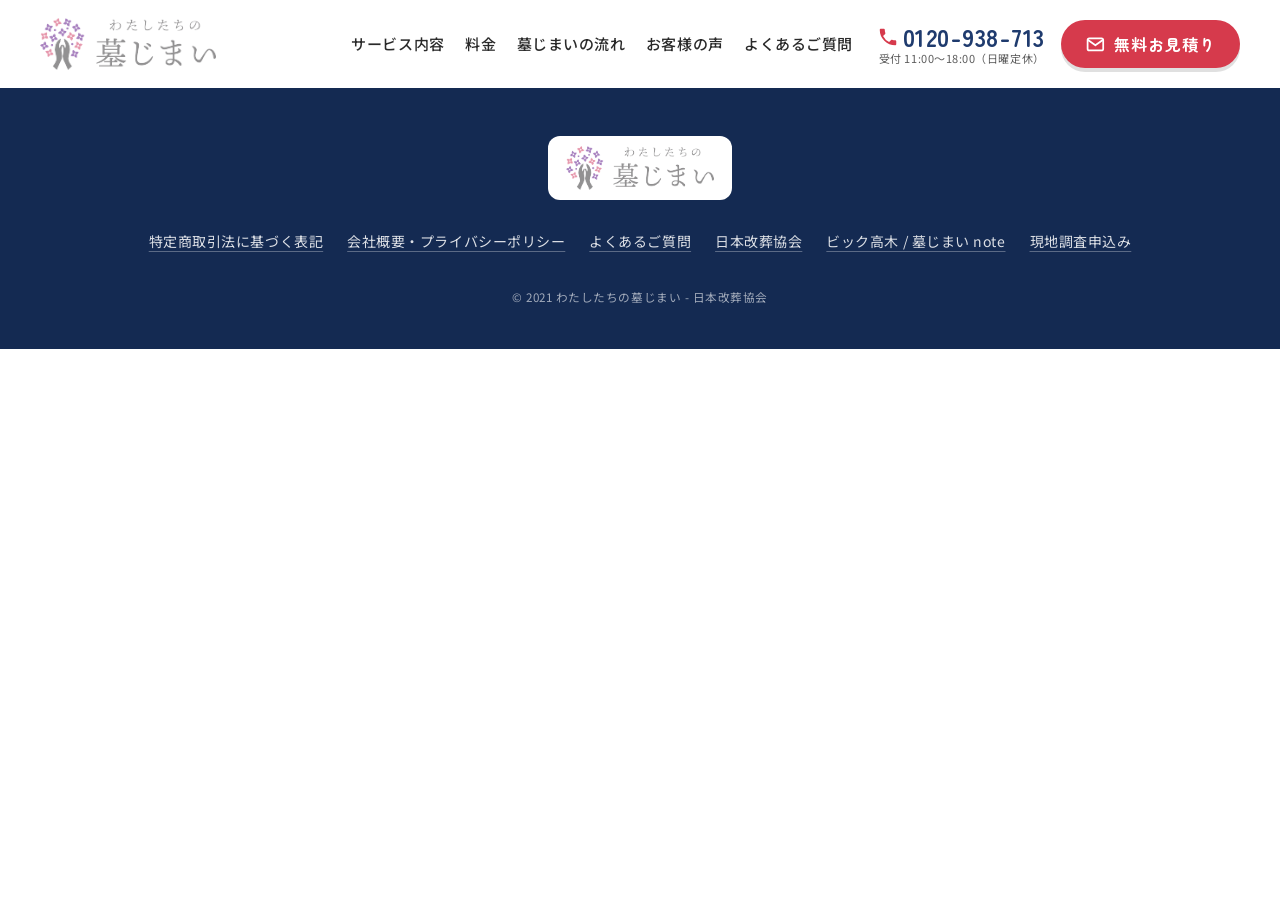
==== commit ec3bc0a4: "Merge pull request #1 from blacknyaa/feature/base 基盤：ヘッダー・フッター・共通スタイル" ====
--- a/index.html
+++ b/index.html
@@ -6,30 +6,14 @@
 <title>わたしたちの墓じまい お寺とのトラブル・離檀・墓じまい代行はおまかせ | 離檀代行、墓じまい代行の実績が多い墓じまい業者</title>
 <meta name="description" content="墓じまい・離檀代行なら「わたしたちの墓じまい」。お寺へのご連絡から墓石の撤去、改葬の行政手続き、永代供養まで全国対応でまるごとお任せいただけます。創業18年、離檀完了100％（過去800件）。お見積り・ご相談は無料です。">
 <link rel="canonical" href="https://kaiso.or.jp/haka/">
-<meta name="theme-color" content="#22375a">
-<meta property="og:type" content="website">
-<meta property="og:site_name" content="わたしたちの墓じまい">
-<meta property="og:title" content="わたしたちの墓じまい｜離檀代行・墓じまい代行はおまかせ">
-<meta property="og:description" content="お寺へのご連絡から墓石の撤去、改葬の行政手続き、永代供養まで全国対応でまるごとお任せ。お見積り・ご相談は無料です。">
-<meta property="og:url" content="https://kaiso.or.jp/haka/">
-<meta property="og:image" content="https://kaiso.or.jp/haka/wp-content/themes/cocoon-child-master-haka/img/2024/top_img1.png">
-<meta property="og:locale" content="ja_JP">
-<meta name="twitter:card" content="summary_large_image">
-<meta name="format-detection" content="telephone=no">
-<link rel="preload" as="image" href="assets/img/illust-senior.webp">
-<script type="application/ld+json">[{"@context":"https://schema.org","@type":"LocalBusiness","name":"わたしたちの墓じまい","alternateName":"日本改葬協会","url":"https://kaiso.or.jp/haka/","telephone":"0120-938-713","image":"https://kaiso.or.jp/haka/wp-content/themes/cocoon-child-master-haka/img/2024/top_img1.png","address":{"@type":"PostalAddress","addressRegion":"神奈川県","addressLocality":"藤沢市","streetAddress":"鵠沼東1-1 玉半ビル3F","addressCountry":"JP"},"openingHoursSpecification":[{"@type":"OpeningHoursSpecification","dayOfWeek":["Monday","Tuesday","Wednesday","Thursday","Friday","Saturday"],"opens":"11:00","closes":"18:00"}],"areaServed":"JP","sameAs":["https://www.youtube.com/channel/UC762KR0k_Qvi0kqD-qpqxUw","https://www.instagram.com/hakabito/"]},{"@context":"https://schema.org","@type":"FAQPage","mainEntity":[{"@type":"Question","name":"墓じまいをする人は多いですか？","acceptedAnswer":{"@type":"Answer","text":"少子化・核家族化が進み、「あとを継ぐ人がいない」「お墓参りに行けない」などの理由で墓じまいを検討される方は増えています。"}},{"@type":"Question","name":"まず見積もりだけしたいのですが…","acceptedAnswer":{"@type":"Answer","text":"概算のお見積もりは無料ですので、じっくりご検討いただけます。お気軽にお問い合わせください。"}},{"@type":"Question","name":"問い合わせたら、営業電話がかかってきそうで心配です…","acceptedAnswer":{"@type":"Answer","text":"ご相談後のご様子をうかがうためにお電話することはありますが、営業電話はいたしませんのでご安心ください。"}},{"@type":"Question","name":"高額の離檀料は払うべきでしょうか？","acceptedAnswer":{"@type":"Answer","text":"地域や寺院の格、これまでのお付き合いによって違いますが、一般的には法要1回分程度（3〜15万円）を目安に、改葬手続き代としてお支払いするのがよいでしょう。中には100万円を超える離檀料を請求する寺院もありますが、法的に支払う義務はありません。お困りの場合はぜひご相談ください。"}},{"@type":"Question","name":"お寺に話しづらいです…。どのように話をしたらいいですか？","acceptedAnswer":{"@type":"Answer","text":"お寺の境内・敷地内にお墓がある場合は特に、大きなご恩を感じているだけに申し出を心苦しく思われる方が多くいらっしゃいます。お寺との関係が良好なうちに、感謝のお気持ちとともにご意向をお伝えすることをおすすめします。言い出しにくい場合は、私たちが代わりにお伝えします。"}},{"@type":"Question","name":"料金はいつ支払えばいいですか？","acceptedAnswer":{"@type":"Answer","text":"墓じまいが完了してからのお支払いです。ご遺骨の数の変更など、ご契約時のお見積もりに変更がない限り、追加料金をいただくことはありません。"}},{"@type":"Question","name":"支払い方法には何がありますか？","acceptedAnswer":{"@type":"Answer","text":"銀行振込とクレジットカード決済をご利用いただけます。ご不明な点はスタッフまでお問い合わせください。"}},{"@type":"Question","name":"どんな場所・大きさのお墓でも対応できますか？","acceptedAnswer":{"@type":"Answer","text":"お墓の区画やサイズによって金額が多少変わります。ご検討の際は、まずお見積もりをお取りいただくことをおすすめします。"}},{"@type":"Question","name":"離島にあるお墓でも対応できますか？","acceptedAnswer":{"@type":"Answer","text":"状況によってはお受けできないこともありますが、まずはお気軽にお問い合わせください。"}},{"@type":"Question","name":"工事にはどのくらいの日数がかかりますか？","acceptedAnswer":{"@type":"Answer","text":"ご注文から施工まで最短20日です。お墓の場所やサイズによって工事期間は変わります。"}},{"@type":"Question","name":"墓じまいのあとの供養はどうなりますか？","acceptedAnswer":{"@type":"Answer","text":"工事が始まると、最初にお骨の取り出しを行います。しばらく骨壺をご自宅に安置されるか、新しい供養先に移されるかといったご相談も承っています。"}},{"@type":"Question","name":"散骨したいけれど、寂しい気もします…","acceptedAnswer":{"@type":"Answer","text":"散骨に限らず、合祀や樹木葬の際にもそう思われる方は多くいらっしゃいます。ご遺骨をパウダー状にして小さな骨壺に分骨し、ご自宅に安置される方もいらっしゃいます。"}}]}]</script>
+<meta name="theme-color" content="#1f3b6e">
 <link rel="icon" href="https://kaiso.or.jp/haka/wp-content/uploads/sites/5/2024/09/cropped-watahaka_icon2-32x32.webp" sizes="32x32">
 <link rel="apple-touch-icon" href="https://kaiso.or.jp/haka/wp-content/uploads/sites/5/2024/09/cropped-watahaka_icon2-180x180.webp">
 <link rel="preconnect" href="https://fonts.googleapis.com">
 <link rel="preconnect" href="https://fonts.gstatic.com" crossorigin>
-<link rel="stylesheet" href="https://fonts.googleapis.com/css2?family=Cormorant+Garamond:ital,wght@1,500&family=Noto+Sans+JP:wght@400;500;700&family=Shippori+Mincho+B1:wght@600;700;800&display=swap">
+<link rel="stylesheet" href="https://fonts.googleapis.com/css2?family=Noto+Sans+JP:wght@400;500;700&family=Zen+Maru+Gothic:wght@500;700&display=swap">
 <link rel="stylesheet" href="assets/css/style.css">
-<script>
-  document.documentElement.classList.add('js');
-  setTimeout(function () {
-    if (!document.documentElement.hasAttribute('data-ready')) document.documentElement.classList.remove('js');
-  }, 3000);
-</script>
+<script>document.documentElement.classList.add('js')</script>
 </head>
 <body>
 <svg xmlns="http://www.w3.org/2000/svg" style="display:none">
@@ -41,8 +25,6 @@
   <symbol id="i-down" viewBox="0 0 24 24"><path fill="none" stroke="currentColor" stroke-width="2.4" stroke-linecap="round" stroke-linejoin="round" d="m6 9 6 6 6-6"/></symbol>
   <symbol id="i-up" viewBox="0 0 24 24"><path fill="none" stroke="currentColor" stroke-width="2.4" stroke-linecap="round" stroke-linejoin="round" d="m6 15 6-6 6 6"/></symbol>
   <symbol id="i-check" viewBox="0 0 24 24"><path fill="none" stroke="currentColor" stroke-width="3" stroke-linecap="round" stroke-linejoin="round" d="m5 12.5 4.5 4.5L19 7"/></symbol>
-  <symbol id="i-youtube" viewBox="0 0 24 24"><path fill="currentColor" d="M21.6 7.2a2.5 2.5 0 0 0-1.8-1.8C18.2 5 12 5 12 5s-6.2 0-7.8.4a2.5 2.5 0 0 0-1.8 1.8C2 8.8 2 12 2 12s0 3.2.4 4.8a2.5 2.5 0 0 0 1.8 1.8c1.6.4 7.8.4 7.8.4s6.2 0 7.8-.4a2.5 2.5 0 0 0 1.8-1.8c.4-1.6.4-4.8.4-4.8s0-3.2-.4-4.8zM10 15V9l5.2 3z"/></symbol>
-  <symbol id="i-instagram" viewBox="0 0 24 24"><g fill="none" stroke="currentColor" stroke-width="2"><rect x="3" y="3" width="18" height="18" rx="5"/><circle cx="12" cy="12" r="4"/></g><circle cx="17.5" cy="6.5" r="1.3" fill="currentColor"/></symbol>
 </svg>
 
 <a class="skip" href="#main">本文へ移動</a>
@@ -63,7 +45,7 @@
       </ul>
     </nav>
     <a class="header__tel" href="tel:0120938713">
-      <span class="header__tel-num"><span class="header__tel-free">通話<br>無料</span>0120-938-713</span>
+      <span class="header__tel-num"><svg aria-hidden="true"><use href="#i-phone"/></svg>0120-938-713</span>
       <span class="header__tel-time">受付 11:00〜18:00（日曜定休）</span>
     </a>
     <a class="btn btn--primary btn--sm header__cta" href="https://kaiso.or.jp/haka/contact/">
@@ -100,792 +82,6 @@
 </div>
 
 <main id="main">
-
-<section class="hero" aria-labelledby="hero-title">
-  <div class="container hero__inner">
-    <div class="hero__head">
-      <p class="hero__eyebrow">墓じまいをご検討中の、墓守さまへ</p>
-      <h1 class="hero__title" id="hero-title">
-        <span class="hero__line">お寺へのご連絡も、</span>
-        <span class="hero__line"><em>離檀代行</em>も。</span>
-        <span class="hero__line"><span class="ib">まるごと</span><span class="ib">お任せください</span></span>
-      </h1>
-      <p class="hero__lead">墓石の撤去から改葬の手続き、永代供養まで。<br class="pc">全国どこのお墓でも、専任スタッフがご家族に代わって進めます。</p>
-    </div>
-
-    <div class="hero__visual">
-      <div class="hero__window">
-        <div class="hero__window-in">
-          <img class="hero__people" src="assets/img/illust-senior.webp" alt="" width="262" height="184" fetchpriority="high">
-        </div>
-        <p class="hero__bubble hero__bubble--1">お寺への<br>ご連絡も</p>
-        <p class="hero__bubble hero__bubble--2">面倒な<br>書類も</p>
-        <img class="hero__award" src="assets/img/award-2024.webp" alt="一般社団法人日本改葬協会 終活実態調査2024 墓じまい満足度・離檀代行満足度・海洋散骨満足度 No.1 3冠達成" width="633" height="348">
-      </div>
-      <p class="hero__tanzaku" aria-hidden="true">墓じまいは、わたしたちに。</p>
-      <figure class="hero__staff">
-        <ul class="hero__staff-list">
-          <li><img src="assets/img/staff-03.webp" alt="" width="330" height="221"></li>
-          <li><img src="assets/img/staff-01.webp" alt="" width="330" height="221"></li>
-          <li><img src="assets/img/staff-02.webp" alt="" width="330" height="221"></li>
-        </ul>
-        <figcaption>専任スタッフが<br>代わりに進めます</figcaption>
-      </figure>
-    </div>
-
-    <div class="hero__info">
-      <ul class="hero__badges">
-        <li><span>創業</span><b data-count="18">18</b><span>年</span></li>
-        <li><span>離檀完了</span><b data-count="100">100</b><span>％</span></li>
-        <li><span>全国</span><b data-count="7">7</b><span>支部</span></li>
-      </ul>
-      <p class="hero__badges-note">離檀完了100％は過去800件の実績です</p>
-      <div class="hero__price">
-        <p class="hero__price-label">業界最安値へ挑戦</p>
-        <p class="hero__price-body">
-          <span class="hero__price-unit">1㎡あたり</span>
-          <strong>5〜6</strong><span class="hero__price-yen">万円〜</span>
-        </p>
-      </div>
-      <div class="hero__cta">
-        <a class="btn btn--tel" href="tel:0120938713"><svg aria-hidden="true"><use href="#i-phone"/></svg>0120-938-713</a>
-        <a class="btn btn--primary" href="https://kaiso.or.jp/haka/contact/"><span class="btn__sub">ご相談・お見積り無料</span><svg aria-hidden="true"><use href="#i-mail"/></svg>メールで相談</a>
-      </div>
-      <p class="hero__note">受付 11:00〜18:00（日曜定休）／ クレジットカード各種対応<br>営業電話はいたしませんので、安心してお問い合わせください。</p>
-    </div>
-  </div>
-</section>
-
-<section class="section worry" id="worry" aria-labelledby="worry-title">
-  <div class="container">
-    <div class="sec-head" data-reveal>
-      <span class="sec-head__en">WORRY</span>
-      <h2 class="sec-head__title" id="worry-title">墓じまい・離檀で<br class="sp">お悩みではありませんか？</h2>
-    </div>
-    <ul class="worry__list" data-reveal-stagger>
-      <li class="worry__item" data-reveal="zoom">
-        <p class="worry__bubble">お墓を守り続けられるか<br>不安…</p>
-        <img src="assets/img/worry-01.png" alt="" width="800" height="800" loading="lazy">
-      </li>
-      <li class="worry__item" data-reveal="zoom">
-        <p class="worry__bubble">離檀料がいくらかかるか<br>心配…</p>
-        <img src="assets/img/worry-02.png" alt="" width="800" height="800" loading="lazy">
-      </li>
-      <li class="worry__item" data-reveal="zoom">
-        <p class="worry__bubble">遠方のお墓で<br>何から始めれば…</p>
-        <img src="assets/img/worry-03.png" alt="" width="800" height="800" loading="lazy">
-      </li>
-    </ul>
-    <div class="worry__answer" data-reveal>
-      <p class="worry__answer-title"><span>そのお悩み、</span><span>「わたしたちの墓じまい」が<br class="sp">まるごと解決します</span></p>
-      <p>離檀に関するお寺とのやり取りをはじめ、墓石の撤去・処分、改葬手続き、遺骨の移動、永代供養まで。墓じまいに必要なことをまとめてお手伝いします。</p>
-      <p>全国のお墓に対応。はじめての墓じまいでも安心して進められるよう、経験豊富な専任スタッフがご家族に代わって丁寧にサポートします。</p>
-    </div>
-  </div>
-</section>
-
-<section class="section section--cream risk" aria-labelledby="risk-title">
-  <div class="container">
-    <div class="sec-head" data-reveal>
-      <span class="sec-head__en">CHECK</span>
-      <h2 class="sec-head__title" id="risk-title"><span class="ib">お墓をそのままに</span><span class="ib">しておくと…</span></h2>
-      <p class="sec-head__lead">管理する人がいなくなったお墓には、こんなことが起こる可能性があります。</p>
-    </div>
-    <ul class="risk__list" data-reveal-stagger>
-      <li class="risk__item" data-reveal>
-        <span class="risk__icon" aria-hidden="true">!</span>
-        <p>無縁墓として扱われ、管理者側で<strong>強制撤去</strong>されることがあります。ご先祖さまの弔いができなくなってしまいます。</p>
-      </li>
-      <li class="risk__item" data-reveal>
-        <span class="risk__icon" aria-hidden="true">!</span>
-        <p>ご親族がいる場合、お墓の<strong>管理方法をめぐってトラブル</strong>になることがあります。</p>
-      </li>
-      <li class="risk__item" data-reveal>
-        <span class="risk__icon" aria-hidden="true">!</span>
-        <p>強制撤去されると、ご遺骨は合同のお墓に埋葬され、ひとつの骨壺として取り出せず<strong>永久に供養ができなくなります</strong>。</p>
-      </li>
-      <li class="risk__item" data-reveal>
-        <span class="risk__icon" aria-hidden="true">!</span>
-        <p>改葬費や合祀墓への納骨費、未払いの管理費などが、まとめて<strong>高額な請求</strong>として届くことがあります。</p>
-      </li>
-    </ul>
-    <p class="risk__to" data-reveal>だからこそ、<span class="marker">元気なうちの墓じまい</span>がおすすめです</p>
-    <a class="manga" href="https://kaiso.or.jp/haka/manga/" data-reveal="zoom">
-      <img src="assets/img/manga-banner.webp" alt="マンガで見る離檀代行「墓じまいマン!!」" width="704" height="476" loading="lazy">
-    </a>
-  </div>
-</section>
-
-<section class="section service" id="service" aria-labelledby="service-title">
-  <div class="container">
-    <div class="sec-head" data-reveal>
-      <span class="sec-head__en">SERVICE</span>
-      <h2 class="sec-head__title" id="service-title">離檀代行に含まれる内容</h2>
-      <p class="sec-head__lead">言い出しにくいお寺とのやり取りは、すべて私たちが引き受けます。</p>
-    </div>
-    <ol class="service__list" data-reveal-stagger>
-      <li class="service__item" data-reveal>
-        <span class="service__num">01</span>
-        <svg class="service__icon" viewBox="0 0 64 64" aria-hidden="true"><g fill="none" stroke="currentColor" stroke-width="2.5" stroke-linecap="round" stroke-linejoin="round"><path d="M6 26 32 10l26 16"/><path d="M4 26h56M12 26v26h40V26M26 52V38h12v14M8 56h48"/><path d="M20 32h4m16 0h4"/></g></svg>
-        <h3 class="service__title">お寺に墓じまいの件を<br><em>あなたに代わって伝える</em></h3>
-      </li>
-      <li class="service__item" data-reveal>
-        <span class="service__num">02</span>
-        <svg class="service__icon" viewBox="0 0 64 64" aria-hidden="true"><g fill="none" stroke="currentColor" stroke-width="2.5" stroke-linecap="round" stroke-linejoin="round"><path d="M32 6 52 13v15c0 13-8.5 22-20 27-11.5-5-20-14-20-27V13z"/><path d="m23 31 6.5 6.5L42 25"/></g></svg>
-        <h3 class="service__title">不要な離檀料や法要代の<br><em>お断り</em></h3>
-      </li>
-      <li class="service__item" data-reveal>
-        <span class="service__num">03</span>
-        <svg class="service__icon" viewBox="0 0 64 64" aria-hidden="true"><g fill="none" stroke="currentColor" stroke-width="2.5" stroke-linecap="round" stroke-linejoin="round"><rect x="12" y="8" width="40" height="48" rx="3"/><path d="M12 22h40M32 8v14"/><circle cx="32" cy="22" r="4"/><path d="M22 34h20M22 42h20M22 50h12"/></g></svg>
-        <h3 class="service__title">閉眼供養やお礼の<br><em>お支払い</em></h3>
-      </li>
-      <li class="service__item" data-reveal>
-        <span class="service__num">04</span>
-        <svg class="service__icon" viewBox="0 0 64 64" aria-hidden="true"><g fill="none" stroke="currentColor" stroke-width="2.5" stroke-linecap="round" stroke-linejoin="round"><path d="M32 8v46M20 56h24M12 16h40"/><circle cx="32" cy="10" r="3"/><path d="M12 16 5 32a7 7 0 0 0 14 0zM52 16l-7 16a7 7 0 0 0 14 0z"/></g></svg>
-        <h3 class="service__title">万が一裁判になった場合の<br><em>弁護士費用</em></h3>
-      </li>
-    </ol>
-  </div>
-</section>
-
-<section class="section section--ai feature" aria-labelledby="feature-title">
-  <div class="container">
-    <div class="sec-head" data-reveal>
-      <span class="sec-head__en">FEATURE</span>
-      <h2 class="sec-head__title" id="feature-title">離檀代行サービスの特徴</h2>
-    </div>
-    <ul class="feature__list" data-reveal-stagger>
-      <li class="feature__item" data-reveal>
-        <p class="feature__big">円満<small>解決</small></p>
-        <h3 class="feature__title">お寺とは揉めずに</h3>
-        <p>ご恩のあるお寺さまとの関係を大切にしながら、感謝の気持ちとともにご意向をお伝えします。</p>
-      </li>
-      <li class="feature__item" data-reveal>
-        <p class="feature__big"><span data-count="100">100</span><small>％</small></p>
-        <h3 class="feature__title">離檀完了の実績</h3>
-        <p>これまで<strong>過去800件</strong>の離檀代行で、すべて離檀を完了しています。</p>
-      </li>
-      <li class="feature__item" data-reveal>
-        <p class="feature__big">自社<small>施工</small></p>
-        <h3 class="feature__title">全国で唯一「わた墓だけ！」</h3>
-        <p>お寺への連絡から永代供養まで、すべて自社で対応。窓口がひとつなので、ご相談から完了までスムーズです。</p>
-      </li>
-    </ul>
-  </div>
-</section>
-
-<section class="section dest" id="destination" aria-labelledby="dest-title">
-  <div class="container">
-    <div class="sec-head" data-reveal>
-      <span class="sec-head__en">DESTINATION</span>
-      <h2 class="sec-head__title" id="dest-title">永代供養先の種類と費用</h2>
-      <p class="sec-head__lead">墓じまいのあとのご遺骨の行き先も、ご希望やご予算に合わせてご提案します。</p>
-    </div>
-    <ul class="dest__list" data-reveal-stagger>
-      <li class="dest__item" data-reveal>
-        <div class="dest__img"><img src="assets/img/eitai-01.webp" alt="" width="300" height="311" loading="lazy"></div>
-        <h3 class="dest__name">寺院</h3>
-        <p class="dest__price"><b>3</b>万円〜<small>（税込）</small></p>
-      </li>
-      <li class="dest__item" data-reveal>
-        <div class="dest__img"><img src="assets/img/eitai-02.webp" alt="" width="300" height="311" loading="lazy"></div>
-        <h3 class="dest__name">霊園</h3>
-        <p class="dest__price"><b>10</b>万円〜<small>（税込）</small></p>
-      </li>
-      <li class="dest__item" data-reveal>
-        <div class="dest__img"><img src="assets/img/eitai-03.webp" alt="" width="300" height="311" loading="lazy"></div>
-        <h3 class="dest__name">樹木葬</h3>
-        <p class="dest__price"><b>8</b>万円〜<small>（税込）</small></p>
-      </li>
-      <li class="dest__item" data-reveal>
-        <div class="dest__img"><img src="assets/img/eitai-04.webp" alt="" width="300" height="311" loading="lazy"></div>
-        <h3 class="dest__name">散骨</h3>
-        <p class="dest__price"><b>5</b>万円〜<small>（税込）</small></p>
-      </li>
-      <li class="dest__item" data-reveal>
-        <div class="dest__img"><img src="assets/img/eitai-05.webp" alt="" width="300" height="311" loading="lazy"></div>
-        <h3 class="dest__name">納骨堂</h3>
-        <p class="dest__price"><b>10</b>万円〜<small>（税込）</small></p>
-      </li>
-      <li class="dest__item" data-reveal>
-        <div class="dest__img"><img src="assets/img/eitai-06.webp" alt="" width="300" height="311" loading="lazy"></div>
-        <h3 class="dest__name">公共墓地</h3>
-        <p class="dest__price"><b>6</b>万円〜<small>（税込）</small></p>
-      </li>
-    </ul>
-  </div>
-</section>
-
-<section class="section section--cream price" id="price" aria-labelledby="price-title">
-  <div class="container">
-    <div class="sec-head" data-reveal>
-      <span class="sec-head__en">PRICE</span>
-      <h2 class="sec-head__title" id="price-title">サービス内容と料金</h2>
-      <p class="sec-head__lead">必要なものだけを選べる明朗会計です。お支払いは墓じまいが終わってから。</p>
-    </div>
-
-    <div class="price__avg" data-reveal="zoom">
-      <p class="price__avg-label">平均的な墓じまいの費用</p>
-      <p class="price__avg-num"><b data-count="230000" data-format="comma">230,000</b>円</p>
-      <p class="price__avg-note">実際の費用はお墓の場所や広さによって変わります。まずは無料のお見積りでご確認ください。</p>
-    </div>
-
-    <ul class="price__list" data-reveal-stagger>
-      <li class="price__item" data-reveal>
-        <div class="price__head">
-          <h3 class="price__title">お墓の撤去</h3>
-          <p class="price__yen"><b>9.9</b>万円〜</p>
-        </div>
-        <p>墓石・カロート・土台の解体、墓誌・灯篭・植栽の撤去を行い、墓地を更地にします。工期は2〜4日ほどです。</p>
-      </li>
-      <li class="price__item" data-reveal>
-        <div class="price__head">
-          <h3 class="price__title">お寺の離檀代行</h3>
-          <p class="price__yen"><b>6</b>万円〜</p>
-        </div>
-        <dl class="price__plans">
-          <div><dt>離檀サポート</dt><dd>6万円</dd></div>
-          <div><dt>離檀代行</dt><dd>12万円</dd></div>
-          <div><dt>離檀トラブル代行</dt><dd>18万円</dd></div>
-        </dl>
-        <p class="price__small">サポート：お寺が離檀を了承済みで、手続きのみ代行 ／ 代行：ご報告・交渉など一切を代行 ／ トラブル代行：トラブル発生後の離檀代行</p>
-      </li>
-      <li class="price__item" data-reveal>
-        <div class="price__head">
-          <h3 class="price__title">改葬の行政手続き代行</h3>
-          <p class="price__yen"><b>3</b>万円</p>
-        </div>
-        <p>書類の取り寄せから、改葬に必要な手続き全般をサポートします。</p>
-      </li>
-      <li class="price__item" data-reveal>
-        <div class="price__head">
-          <h3 class="price__title">遺骨の永代供養</h3>
-          <p class="price__yen"><b>3</b>万円〜<b>6</b>万円</p>
-        </div>
-        <p>提携している永代供養先のご紹介のほか、樹木葬や散骨もご提案します。</p>
-      </li>
-      <li class="price__item" data-reveal>
-        <div class="price__head">
-          <h3 class="price__title">閉眼供養・各種法要の<br class="sp">お坊さん手配</h3>
-          <p class="price__yen"><b>3</b>万円 / <b>5</b>万円</p>
-        </div>
-        <p>専門のお坊さんが心を込めてご供養します。宗派や形式が異なる場合も柔軟に対応します。</p>
-      </li>
-      <li class="price__item" data-reveal>
-        <div class="price__head">
-          <h3 class="price__title">仏壇・仏具の供養処分</h3>
-          <p class="price__yen"><b>3</b>万円〜</p>
-        </div>
-        <dl class="price__plans">
-          <div><dt>小型<small>（幅約30cm以下）</small></dt><dd>3万円</dd></div>
-          <div><dt>中型<small>（約50〜80cm）</small></dt><dd>6万円</dd></div>
-          <div><dt>大型<small>（80cm以上）</small></dt><dd>9万円</dd></div>
-        </dl>
-      </li>
-    </ul>
-
-    <ul class="price__points" data-reveal>
-      <li><svg aria-hidden="true"><use href="#i-check"/></svg>お支払いは墓じまい完了後</li>
-      <li><svg aria-hidden="true"><use href="#i-check"/></svg>お見積りから変更がなければ追加料金なし</li>
-      <li><svg aria-hidden="true"><use href="#i-check"/></svg>銀行振込・クレジットカード対応</li>
-    </ul>
-    <p class="price__more" data-reveal><a class="btn btn--ghost" href="https://kaiso.or.jp/haka/price/">料金の詳細を見る<svg class="btn__arrow" aria-hidden="true"><use href="#i-arrow"/></svg></a></p>
-  </div>
-</section>
-
-<aside class="mid-cta" aria-label="お問い合わせ">
-  <div class="container">
-    <div class="mid-cta__inner" data-reveal>
-      <p class="mid-cta__text"><span>お気軽にお問い合わせください</span>お見積り・ご相談は無料です</p>
-      <div class="mid-cta__btns">
-        <a class="btn btn--tel" href="tel:0120938713"><svg aria-hidden="true"><use href="#i-phone"/></svg>0120-938-713</a>
-        <a class="btn btn--primary" href="https://kaiso.or.jp/haka/contact/"><svg aria-hidden="true"><use href="#i-mail"/></svg>無料でお見積り</a>
-      </div>
-      <p class="mid-cta__time">受付 11:00〜18:00（日曜定休）</p>
-    </div>
-  </div>
-</aside>
-
-
-<section class="section flow" id="flow" aria-labelledby="flow-title">
-  <div class="container">
-    <div class="sec-head" data-reveal>
-      <span class="sec-head__en">FLOW</span>
-      <h2 class="sec-head__title" id="flow-title">墓じまいの流れ</h2>
-      <p class="sec-head__lead">ご注文から施工まで最短20日。お電話いただいたら、あとは私たちにお任せください。</p>
-    </div>
-    <ol class="flow__list" data-reveal-stagger>
-      <li class="flow__item" data-reveal>
-        <span class="flow__step">STEP<b>1</b></span>
-        <svg class="flow__icon" viewBox="0 0 64 64" aria-hidden="true"><g fill="none" stroke="currentColor" stroke-width="2.5" stroke-linecap="round" stroke-linejoin="round"><circle cx="28" cy="28" r="15"/><path d="m39 39 14 14"/><path d="M28 20v4m-8 4h4m8 0h4m-8 4v4"/></g></svg>
-        <h3 class="flow__title">永代供養先・<br>遺骨の整理先を探す</h3>
-      </li>
-      <li class="flow__item" data-reveal>
-        <span class="flow__step">STEP<b>2</b></span>
-        <svg class="flow__icon" viewBox="0 0 64 64" aria-hidden="true"><g fill="none" stroke="currentColor" stroke-width="2.5" stroke-linecap="round" stroke-linejoin="round"><path d="M10 12h36a4 4 0 0 1 4 4v18a4 4 0 0 1-4 4H26l-10 8v-8h-6a4 4 0 0 1-4-4V16a4 4 0 0 1 4-4z"/><path d="m18 24 10-6 10 6M20 24v8h16v-8"/><path d="M54 30v14a4 4 0 0 1-4 4h-4"/></g></svg>
-        <h3 class="flow__title">お寺など今の管理先に<br>墓じまいを伝える</h3>
-      </li>
-      <li class="flow__item" data-reveal>
-        <span class="flow__step">STEP<b>3</b></span>
-        <svg class="flow__icon" viewBox="0 0 64 64" aria-hidden="true"><g fill="none" stroke="currentColor" stroke-width="2.5" stroke-linecap="round" stroke-linejoin="round"><path d="M18 10h22l10 10v32a2 2 0 0 1-2 2H18a2 2 0 0 1-2-2V12a2 2 0 0 1 2-2z"/><path d="M40 10v10h10M23 30h20M23 38h20M23 46h12"/><path d="M10 18v36a2 2 0 0 0 2 2h28"/></g></svg>
-        <h3 class="flow__title">改葬の行政手続きと<br>書類作成のサポート</h3>
-      </li>
-      <li class="flow__item" data-reveal>
-        <span class="flow__step">STEP<b>4</b></span>
-        <svg class="flow__icon" viewBox="0 0 64 64" aria-hidden="true"><g fill="none" stroke="currentColor" stroke-width="2.5" stroke-linecap="round" stroke-linejoin="round"><path d="M6 40V30l6-10h28l10 10h6a2 2 0 0 1 2 2v8a2 2 0 0 1-2 2H6z"/><circle cx="17" cy="44" r="5"/><circle cx="47" cy="44" r="5"/><path d="M14 30h32M28 20v10"/></g></svg>
-        <h3 class="flow__title">ご遺骨の整理や<br>移送のサポート</h3>
-      </li>
-      <li class="flow__item" data-reveal>
-        <span class="flow__step">STEP<b>5</b></span>
-        <svg class="flow__icon" viewBox="0 0 64 64" aria-hidden="true"><g fill="none" stroke="currentColor" stroke-width="2.5" stroke-linecap="round" stroke-linejoin="round"><path d="M24 10h16v28H24z"/><path d="M16 38h32v8H16zM12 52h40"/><path d="M8 14l4 2M8 24h4M56 14l-4 2M56 24h-4"/></g></svg>
-        <h3 class="flow__title">お墓の撤去</h3>
-      </li>
-    </ol>
-  </div>
-</section>
-
-<section class="section section--beige compare" id="compare" aria-labelledby="compare-title">
-  <div class="container">
-    <div class="sec-head" data-reveal>
-      <span class="sec-head__en">COMPARE</span>
-      <h2 class="sec-head__title" id="compare-title">他社プランとの比較</h2>
-    </div>
-    <div class="compare__wrap" data-reveal>
-      <table class="compare__table">
-        <thead>
-          <tr>
-            <td></td>
-            <th scope="col" class="is-us"><img src="assets/img/logo.png" alt="わたしたちの墓じまい" width="203" height="60" loading="lazy"></th>
-            <th scope="col">A社</th>
-            <th scope="col">お寺に依頼</th>
-          </tr>
-        </thead>
-        <tbody>
-          <tr>
-            <th scope="row">平均的な墓じまいの金額</th>
-            <td class="is-us"><strong>230,000円</strong></td>
-            <td>450,000円</td>
-            <td>600,000円</td>
-          </tr>
-          <tr>
-            <th scope="row">対応エリア</th>
-            <td class="is-us"><strong>日本全国</strong></td>
-            <td>関東近郊<small>※別途交通費</small></td>
-            <td>遺骨の移動不可</td>
-          </tr>
-          <tr>
-            <th scope="row">改葬手続き</th>
-            <td class="is-us"><strong>行政書類<br>申請サポート</strong></td>
-            <td>なし</td>
-            <td>行政書類申請代行<small>※有料</small></td>
-          </tr>
-          <tr>
-            <th scope="row">墓じまい後の供養サポート</th>
-            <td class="is-us"><span class="compare__mark compare__mark--o" aria-hidden="true">◯</span><span class="sr-only">あり</span><small>合葬墓や共同墓地の紹介、引越し手伝い</small></td>
-            <td><span class="compare__mark" aria-hidden="true">△</span><span class="sr-only">一部あり</span><small>※別料金</small></td>
-            <td><span class="compare__mark" aria-hidden="true">△</span><span class="sr-only">一部あり</span><small>※別料金</small></td>
-          </tr>
-        </tbody>
-      </table>
-    </div>
-  </div>
-</section>
-
-<section class="section works" id="works" aria-labelledby="works-title">
-  <div class="container">
-    <div class="sec-head" data-reveal>
-      <span class="sec-head__en">WORKS</span>
-      <h2 class="sec-head__title" id="works-title">施工事例</h2>
-      <p class="sec-head__lead">墓じまい前と後の様子です。更地にしてお返しするところまで責任を持って行います。</p>
-    </div>
-    <ul class="works__list" data-reveal-stagger>
-      <li data-reveal><img src="assets/img/works-01.webp" alt="神奈川県 F家 2024年6月完了。施工前と施工後の写真" width="514" height="299" loading="lazy"></li>
-      <li data-reveal><img src="assets/img/works-02.webp" alt="施工事例2。施工前と施工後の写真" width="514" height="299" loading="lazy"></li>
-      <li data-reveal><img src="assets/img/works-03.webp" alt="施工事例3。施工前と施工後の写真" width="514" height="299" loading="lazy"></li>
-      <li data-reveal><img src="assets/img/works-04.webp" alt="施工事例4。施工前と施工後の写真" width="514" height="299" loading="lazy"></li>
-    </ul>
-    <p class="more" data-reveal><a class="btn btn--ghost" href="https://kaiso.or.jp/haka/category/exconstruction/">施工事例をもっと見る<svg class="btn__arrow" aria-hidden="true"><use href="#i-arrow"/></svg></a></p>
-  </div>
-</section>
-
-<section class="section section--cream voice" id="voice" aria-labelledby="voice-title">
-  <div class="container">
-    <div class="sec-head" data-reveal>
-      <span class="sec-head__en">VOICE</span>
-      <h2 class="sec-head__title" id="voice-title">お客様の声</h2>
-    </div>
-    <div class="slider" data-slider data-reveal>
-      <ul class="slider__track voice__list" data-slider-track>
-        <li class="voice__item">
-          <div class="voice__who"><img src="assets/img/voice-01.webp" alt="" width="200" height="200" loading="lazy"><p><b>加藤様</b>長野県</p></div>
-          <p class="voice__text">子どもが娘しかおらず、嫁いでいるため負担を掛けたくないと思い墓じまいを考えていました。そんな矢先御社を紹介していただき、墓じまいサービスを利用しました。スムーズに行っていただき、無縁墓にもならずに済んだのでとても助かりました。ありがとうございます。</p>
-        </li>
-        <li class="voice__item">
-          <div class="voice__who"><img src="assets/img/voice-02.webp" alt="" width="200" height="200" loading="lazy"><p><b>井上様</b>奈良県</p></div>
-          <p class="voice__text">私自身は特にお墓にこだわりは無く、あまり考えていなかったのですが、妻や子どもたちのために墓じまいのパンフレットと費用を見て、この際と思い決心しました。ありがちな追加の費用等もなくテキパキと処理をしていただき本当に良かったです。</p>
-        </li>
-        <li class="voice__item">
-          <div class="voice__who"><img src="assets/img/voice-03.webp" alt="" width="200" height="200" loading="lazy"><p><b>高橋様</b>熊本県</p></div>
-          <p class="voice__text">諸事情により墓じまいをし、お骨は海へ散骨しました。はじめは躊躇もありましたが、親戚の中にも賛同してくれる者もおり、時代が変わりつつあることを感じた次第です。親切に丁寧に対応していただき、また海への散骨も大変に良い形で行うことができました。</p>
-        </li>
-        <li class="voice__item">
-          <div class="voice__who"><img src="assets/img/voice-04.webp" alt="" width="200" height="200" loading="lazy"><p><b>山村様</b>岡山県</p></div>
-          <p class="voice__text">実家の墓の将来を漠然と案じており、御社のHPから問い合わせをしてみました。お墓が不便な場所にあるので金額的なことなど色々不安を持っておりましたが、思った以上の良心的な金額で、親切に対応していただけてスムーズに墓じまいを終えることができました。</p>
-        </li>
-        <li class="voice__item">
-          <div class="voice__who"><img src="assets/img/voice-05.webp" alt="" width="200" height="200" loading="lazy"><p><b>大川様</b>長野県</p></div>
-          <p class="voice__text">墓が不便なところにあるため、移動するか墓じまいをするか、悩んでいました。私自身、足腰が弱くなってきてしまい、墓参りも億劫になっていました。身内と相談し、墓じまいをすることにしました。親切丁寧に対応していただき、お願いしてよかったと思いました。</p>
-        </li>
-        <li class="voice__item">
-          <div class="voice__who"><img src="assets/img/voice-06.webp" alt="" width="200" height="200" loading="lazy"><p><b>高嶋様</b>高知県</p></div>
-          <p class="voice__text">お寺の檀家でしたが、維持費が高いのが悩みでした。今後、子どもや孫の負担になるのではと思い、共同墓地にすることに決めました。家族も賛成してくれて、悩みも解消されたので、気持ちが楽になりました。</p>
-        </li>
-      </ul>
-      <div class="slider__nav">
-        <button class="slider__btn" type="button" data-slider-prev aria-label="前のお客様の声"><svg aria-hidden="true"><use href="#i-arrow"/></svg></button>
-        <div class="slider__dots" data-slider-dots></div>
-        <button class="slider__btn" type="button" data-slider-next aria-label="次のお客様の声"><svg aria-hidden="true"><use href="#i-arrow"/></svg></button>
-      </div>
-    </div>
-    <p class="more" data-reveal><a class="btn btn--ghost" href="https://kaiso.or.jp/haka/voice/">お客様の声をもっと見る<svg class="btn__arrow" aria-hidden="true"><use href="#i-arrow"/></svg></a></p>
-  </div>
-</section>
-
-<aside class="mid-cta" aria-label="お問い合わせ">
-  <div class="container">
-    <div class="mid-cta__inner" data-reveal>
-      <p class="mid-cta__text"><span>お気軽にお問い合わせください</span>お見積り・ご相談は無料です</p>
-      <div class="mid-cta__btns">
-        <a class="btn btn--tel" href="tel:0120938713"><svg aria-hidden="true"><use href="#i-phone"/></svg>0120-938-713</a>
-        <a class="btn btn--primary" href="https://kaiso.or.jp/haka/contact/"><svg aria-hidden="true"><use href="#i-mail"/></svg>無料でお見積り</a>
-      </div>
-      <p class="mid-cta__time">受付 11:00〜18:00（日曜定休）</p>
-    </div>
-  </div>
-</aside>
-
-
-<section class="section follow" aria-labelledby="follow-title">
-  <div class="container">
-    <div class="sec-head" data-reveal>
-      <span class="sec-head__en">FOLLOW</span>
-      <h2 class="sec-head__title" id="follow-title">公式チャンネル</h2>
-    </div>
-    <ul class="follow__list" data-reveal-stagger>
-      <li data-reveal>
-        <a class="follow__item follow__item--line" href="https://lin.ee/uL9yeTK" target="_blank" rel="noopener">
-          <svg class="follow__icon" aria-hidden="true"><use href="#i-line"/></svg>
-          <span class="follow__name">公式LINE</span>
-          <span class="follow__text">気軽に墓じまいの相談・ご質問を。友だち追加でどうぞ。</span>
-          <span class="follow__go">友だち追加<svg aria-hidden="true"><use href="#i-arrow"/></svg></span>
-        </a>
-      </li>
-      <li data-reveal>
-        <a class="follow__item follow__item--yt" href="https://www.youtube.com/channel/UC762KR0k_Qvi0kqD-qpqxUw" target="_blank" rel="noopener">
-          <svg class="follow__icon" aria-hidden="true"><use href="#i-youtube"/></svg>
-          <span class="follow__name">公式YouTube</span>
-          <span class="follow__text">離檀のときに見ておきたい、おすすめ動画を配信中。</span>
-          <span class="follow__go">チャンネルを見る<svg aria-hidden="true"><use href="#i-arrow"/></svg></span>
-        </a>
-      </li>
-      <li data-reveal>
-        <a class="follow__item follow__item--ig" href="https://www.instagram.com/hakabito/" target="_blank" rel="noopener">
-          <svg class="follow__icon" aria-hidden="true"><use href="#i-instagram"/></svg>
-          <span class="follow__name">公式Instagram</span>
-          <span class="follow__text">施工の様子や現地調査を発信中（@hakabito）。</span>
-          <span class="follow__go">フォローする<svg aria-hidden="true"><use href="#i-arrow"/></svg></span>
-        </a>
-      </li>
-    </ul>
-  </div>
-</section>
-
-<section class="section section--beige partner" aria-labelledby="partner-title">
-  <div class="container">
-    <div class="sec-head" data-reveal>
-      <span class="sec-head__en">SEMINAR</span>
-      <h2 class="sec-head__title" id="partner-title">セミナーと窓口の提携</h2>
-    </div>
-    <ul class="partner__list" data-reveal-stagger>
-      <li class="partner__item" data-reveal>
-        <div class="partner__logo"><img src="assets/img/partner-nissay.webp" alt="日本生命" width="200" height="166" loading="lazy"></div>
-        <p><small>生命保険会社</small>日本生命とのセミナー契約</p>
-      </li>
-      <li class="partner__item" data-reveal>
-        <div class="partner__logo"><img src="assets/img/partner-yukanfuji.webp" alt="夕刊フジ" width="200" height="166" loading="lazy"></div>
-        <p><small>産経新聞社発行の夕刊紙</small>夕刊フジにて連載中</p>
-      </li>
-      <li class="partner__item" data-reveal>
-        <div class="partner__logo"><img src="assets/img/partner-aeon.webp" alt="イオンモール" width="200" height="166" loading="lazy"></div>
-        <p><small>大型商業施設</small>イオンモールで説明会を多数開催</p>
-      </li>
-    </ul>
-  </div>
-</section>
-
-<section class="section staff" id="staff" aria-labelledby="staff-title">
-  <div class="container">
-    <div class="sec-head" data-reveal>
-      <span class="sec-head__en">STAFF</span>
-      <h2 class="sec-head__title" id="staff-title">専任スタッフ紹介</h2>
-      <p class="sec-head__lead">経験豊富な専任スタッフが、はじめての墓じまいでも安心して進められるよう丁寧にサポートします。</p>
-    </div>
-    <ul class="staff__list" data-reveal-stagger>
-      <li class="staff__item" data-reveal="zoom">
-        <div class="staff__photo"><img src="assets/img/staff-01.webp" alt="スタッフ 高木" width="330" height="221" loading="lazy"></div>
-        <p class="staff__name">高木</p>
-      </li>
-      <li class="staff__item" data-reveal="zoom">
-        <div class="staff__photo"><img src="assets/img/staff-02.webp" alt="スタッフ 山本" width="330" height="221" loading="lazy"></div>
-        <p class="staff__name">山本</p>
-      </li>
-      <li class="staff__item" data-reveal="zoom">
-        <div class="staff__photo"><img src="assets/img/staff-03.webp" alt="スタッフ 竹下" width="330" height="221" loading="lazy"></div>
-        <p class="staff__name">竹下</p>
-      </li>
-    </ul>
-  </div>
-</section>
-
-<section class="section section--cream office" aria-labelledby="office-title">
-  <div class="container">
-    <div class="sec-head" data-reveal>
-      <span class="sec-head__en">SHOWROOM &amp; OFFICES</span>
-      <h2 class="sec-head__title" id="office-title">ショールーム・全国7支部</h2>
-    </div>
-    <div class="office__room" data-reveal>
-      <p class="office__badge">予約制</p>
-      <h3 class="office__room-title">お打ち合わせのできるショールーム</h3>
-      <p class="office__addr">神奈川県藤沢市鵠沼東1-1 玉半ビル3F<br>（藤沢駅）</p>
-      <a class="office__tel" href="tel:0120938713"><svg aria-hidden="true"><use href="#i-phone"/></svg>ご予約 0120-938-713</a>
-    </div>
-    <ul class="office__list" data-reveal-stagger>
-      <li data-reveal>仙台支部</li>
-      <li data-reveal>福島支部</li>
-      <li data-reveal class="is-main">藤沢支部<small>（本社）</small></li>
-      <li data-reveal>名古屋支部</li>
-      <li data-reveal>大阪支部</li>
-      <li data-reveal>兵庫支部</li>
-      <li data-reveal>福岡支部</li>
-    </ul>
-  </div>
-</section>
-
-<section class="section faq" id="faq" aria-labelledby="faq-title">
-  <div class="container">
-    <div class="sec-head" data-reveal>
-      <span class="sec-head__en">FAQ</span>
-      <h2 class="sec-head__title" id="faq-title">よくあるご質問</h2>
-    </div>
-    <div class="faq__list" data-reveal-stagger>
-      <details class="faq__item" data-reveal data-accordion open>
-        <summary class="faq__q">墓じまいをする人は多いですか？</summary>
-        <div class="faq__a"><p>少子化・核家族化が進み、「あとを継ぐ人がいない」「お墓参りに行けない」などの理由で墓じまいを検討される方は増えています。</p></div>
-      </details>
-      <details class="faq__item" data-reveal data-accordion>
-        <summary class="faq__q">まず見積もりだけしたいのですが…</summary>
-        <div class="faq__a"><p>概算のお見積もりは無料ですので、じっくりご検討いただけます。お気軽にお問い合わせください。</p></div>
-      </details>
-      <details class="faq__item" data-reveal data-accordion>
-        <summary class="faq__q">問い合わせたら、営業電話がかかってきそうで心配です…</summary>
-        <div class="faq__a"><p>ご相談後のご様子をうかがうためにお電話することはありますが、営業電話はいたしませんのでご安心ください。</p></div>
-      </details>
-      <details class="faq__item" data-reveal data-accordion>
-        <summary class="faq__q">高額の離檀料は払うべきでしょうか？</summary>
-        <div class="faq__a"><p>地域や寺院の格、これまでのお付き合いによって違いますが、一般的には法要1回分程度（3〜15万円）を目安に、改葬手続き代としてお支払いするのがよいでしょう。</p><p>中には100万円を超える離檀料を請求する寺院もありますが、<strong>法的に支払う義務はありません</strong>。お困りの場合はぜひご相談ください。</p></div>
-      </details>
-      <details class="faq__item" data-reveal data-accordion>
-        <summary class="faq__q">お寺に話しづらいです…。どのように話をしたらいいですか？</summary>
-        <div class="faq__a"><p>お寺の境内・敷地内にお墓がある場合は特に、大きなご恩を感じているだけに申し出を心苦しく思われる方が多くいらっしゃいます。お寺との関係が良好なうちに、感謝のお気持ちとともにご意向をお伝えすることをおすすめします。</p><p>言い出しにくい場合は、私たちが代わりにお伝えします。</p></div>
-      </details>
-      <details class="faq__item" data-reveal data-accordion>
-        <summary class="faq__q">料金はいつ支払えばいいですか？</summary>
-        <div class="faq__a"><p>墓じまいが完了してからのお支払いです。ご遺骨の数の変更など、ご契約時のお見積もりに変更がない限り、追加料金をいただくことはありません。</p></div>
-      </details>
-      <details class="faq__item" data-reveal data-accordion>
-        <summary class="faq__q">支払い方法には何がありますか？</summary>
-        <div class="faq__a"><p>銀行振込とクレジットカード決済をご利用いただけます。ご不明な点はスタッフまでお問い合わせください。</p></div>
-      </details>
-      <details class="faq__item" data-reveal data-accordion>
-        <summary class="faq__q">どんな場所・大きさのお墓でも対応できますか？</summary>
-        <div class="faq__a"><p>お墓の区画やサイズによって金額が多少変わります。ご検討の際は、まずお見積もりをお取りいただくことをおすすめします。</p></div>
-      </details>
-      <details class="faq__item" data-reveal data-accordion>
-        <summary class="faq__q">離島にあるお墓でも対応できますか？</summary>
-        <div class="faq__a"><p>状況によってはお受けできないこともありますが、まずはお気軽にお問い合わせください。</p></div>
-      </details>
-      <details class="faq__item" data-reveal data-accordion>
-        <summary class="faq__q">工事にはどのくらいの日数がかかりますか？</summary>
-        <div class="faq__a"><p>ご注文から施工まで最短20日です。お墓の場所やサイズによって工事期間は変わります。</p></div>
-      </details>
-      <details class="faq__item" data-reveal data-accordion>
-        <summary class="faq__q">墓じまいのあとの供養はどうなりますか？</summary>
-        <div class="faq__a"><p>工事が始まると、最初にお骨の取り出しを行います。しばらく骨壺をご自宅に安置されるか、新しい供養先に移されるかといったご相談も承っています。</p></div>
-      </details>
-      <details class="faq__item" data-reveal data-accordion>
-        <summary class="faq__q">散骨したいけれど、寂しい気もします…</summary>
-        <div class="faq__a"><p>散骨に限らず、合祀や樹木葬の際にもそう思われる方は多くいらっしゃいます。ご遺骨をパウダー状にして小さな骨壺に分骨し、ご自宅に安置される方もいらっしゃいます。</p></div>
-      </details>
-    </div>
-    <p class="more" data-reveal><a class="btn btn--ghost" href="https://kaiso.or.jp/haka/faq/">よくあるご質問をもっと見る<svg class="btn__arrow" aria-hidden="true"><use href="#i-arrow"/></svg></a></p>
-  </div>
-</section>
-
-<section class="section section--cream book" aria-labelledby="book-title">
-  <div class="container book__inner">
-    <div class="book__img" data-reveal="left"><img src="assets/img/book.webp" alt="書籍『いちばんやさしい墓じまいの本』表紙" width="399" height="394" loading="lazy"></div>
-    <div class="book__body" data-reveal="right">
-      <span class="sec-head__en">BOOK</span>
-      <h2 class="book__title" id="book-title">代表の著書<br><span>『いちばんやさしい墓じまいの本』</span></h2>
-      <p>高木代表の著書「いちばんやさしい墓じまいの本」好評発売中です。</p>
-      <a class="btn btn--ghost" href="https://www.amazon.co.jp/dp/4867411302" target="_blank" rel="noopener">Amazonで見る<svg class="btn__arrow" aria-hidden="true"><use href="#i-arrow"/></svg></a>
-    </div>
-  </div>
-</section>
-
-<section class="section column" aria-labelledby="column-title">
-  <div class="container">
-    <div class="sec-head" data-reveal>
-      <span class="sec-head__en">COLUMN</span>
-      <h2 class="sec-head__title" id="column-title">お役立ち情報</h2>
-    </div>
-    <ul class="column__list" data-reveal-stagger>
-      <li data-reveal><a href="https://kaiso.or.jp/haka/butsudan-kuyo-recommended/"><span class="column__tag">コラム</span>仏壇供養の業者オススメ10選！処分費用の相場や選び方を徹底解説</a></li>
-      <li data-reveal><a href="https://kaiso.or.jp/haka/ohaka-kannrihi-hakajimai/"><span class="column__tag">コラム</span>お墓の管理費を減らしたい！増え続ける墓じまいとは！？</a></li>
-      <li data-reveal><a href="https://kaiso.or.jp/haka/ohaka-nashi-hakajimai/"><span class="column__tag">コラム</span>お墓いらない人が続出！？お墓なしで故人を偲ぶ新たな供養の形とは？</a></li>
-      <li data-reveal><a href="https://kaiso.or.jp/haka/japan-ohaka-history-hakajimai/"><span class="column__tag">コラム</span>日本のお墓の歴史と現代の風景！墓じまいが進む理由を徹底解説</a></li>
-      <li data-reveal><a href="https://kaiso.or.jp/haka/osaka-butsudan-hikitori/"><span class="column__tag">コラム</span>大阪の仏壇回収業者ランキング10選！費用相場や供養のマナーを解説</a></li>
-      <li data-reveal><a href="https://kaiso.or.jp/haka/tokyo-butsudan-kaisou-ranking/"><span class="column__tag">コラム</span>東京の仏壇回収業者ランキング10選！処分費用とマナーを徹底解説</a></li>
-      <li data-reveal><a href="https://kaiso.or.jp/haka/sankotsu-okinawa-osusume/"><span class="column__tag">コラム</span>沖縄でオススメの散骨業者5選｜費用相場・口コミ・選び方を徹底解説</a></li>
-      <li data-reveal><a href="https://kaiso.or.jp/haka/sankotsu-gyosha-ranking-top5/"><span class="column__tag">コラム</span>散骨業者ランキング｜おすすめ5社を徹底比較</a></li>
-    </ul>
-  </div>
-</section>
-
-<section class="section section--beige area" id="area" aria-labelledby="area-title">
-  <div class="container">
-    <div class="sec-head" data-reveal>
-      <span class="sec-head__en">AREA</span>
-      <h2 class="sec-head__title" id="area-title">全国対応しています</h2>
-      <p class="sec-head__lead">北海道から沖縄まで、全国の墓じまい・改葬に対応。都道府県ごとの相談窓口と費用の目安をご案内しています。</p>
-    </div>
-    <div class="area__list" data-reveal>
-      <div class="area__group">
-        <h3 class="area__name">北海道・東北</h3>
-        <ul class="area__prefs">
-          <li><a href="https://kaiso.or.jp/haka/47prefectures/hokkaido/">北海道</a></li>
-          <li><a href="https://kaiso.or.jp/haka/47prefectures/aomori/">青森県</a></li>
-          <li><a href="https://kaiso.or.jp/haka/47prefectures/iwate/">岩手県</a></li>
-          <li><a href="https://kaiso.or.jp/haka/47prefectures/miyagi/">宮城県</a></li>
-          <li><a href="https://kaiso.or.jp/haka/47prefectures/akita/">秋田県</a></li>
-          <li><a href="https://kaiso.or.jp/haka/47prefectures/yamagata/">山形県</a></li>
-          <li><a href="https://kaiso.or.jp/haka/47prefectures/fukushima/">福島県</a></li>
-        </ul>
-      </div>
-      <div class="area__group">
-        <h3 class="area__name">関東</h3>
-        <ul class="area__prefs">
-          <li><a href="https://kaiso.or.jp/haka/47prefectures/ibaraki/">茨城県</a></li>
-          <li><a href="https://kaiso.or.jp/haka/47prefectures/tochigi/">栃木県</a></li>
-          <li><a href="https://kaiso.or.jp/haka/47prefectures/gunma/">群馬県</a></li>
-          <li><a href="https://kaiso.or.jp/haka/47prefectures/saitama/">埼玉県</a></li>
-          <li><a href="https://kaiso.or.jp/haka/47prefectures/chiba/">千葉県</a></li>
-          <li><a href="https://kaiso.or.jp/haka/47prefectures/tokyo/">東京都</a></li>
-          <li><a href="https://kaiso.or.jp/haka/47prefectures/kanagawa/">神奈川県</a></li>
-        </ul>
-      </div>
-      <div class="area__group">
-        <h3 class="area__name">中部</h3>
-        <ul class="area__prefs">
-          <li><a href="https://kaiso.or.jp/haka/47prefectures/nigata/">新潟県</a></li>
-          <li><a href="https://kaiso.or.jp/haka/47prefectures/toyama/">富山県</a></li>
-          <li><a href="https://kaiso.or.jp/haka/47prefectures/ishikawa/">石川県</a></li>
-          <li><a href="https://kaiso.or.jp/haka/47prefectures/fukui/">福井県</a></li>
-          <li><a href="https://kaiso.or.jp/haka/47prefectures/yamanashi/">山梨県</a></li>
-          <li><a href="https://kaiso.or.jp/haka/47prefectures/nagano/">長野県</a></li>
-          <li><a href="https://kaiso.or.jp/haka/47prefectures/gifu/">岐阜県</a></li>
-          <li><a href="https://kaiso.or.jp/haka/47prefectures/shizuoka/">静岡県</a></li>
-          <li><a href="https://kaiso.or.jp/haka/47prefectures/aichi/">愛知県</a></li>
-        </ul>
-      </div>
-      <div class="area__group">
-        <h3 class="area__name">近畿</h3>
-        <ul class="area__prefs">
-          <li><a href="https://kaiso.or.jp/haka/47prefectures/mie/">三重県</a></li>
-          <li><a href="https://kaiso.or.jp/haka/47prefectures/shiga/">滋賀県</a></li>
-          <li><a href="https://kaiso.or.jp/haka/47prefectures/kyoto/">京都府</a></li>
-          <li><a href="https://kaiso.or.jp/haka/47prefectures/osaka/">大阪府</a></li>
-          <li><a href="https://kaiso.or.jp/haka/47prefectures/hyogo/">兵庫県</a></li>
-          <li><a href="https://kaiso.or.jp/haka/47prefectures/nara/">奈良県</a></li>
-          <li><a href="https://kaiso.or.jp/haka/47prefectures/wakayama/">和歌山県</a></li>
-        </ul>
-      </div>
-      <div class="area__group">
-        <h3 class="area__name">中国・四国</h3>
-        <ul class="area__prefs">
-          <li><a href="https://kaiso.or.jp/haka/47prefectures/tottori/">鳥取県</a></li>
-          <li><a href="https://kaiso.or.jp/haka/47prefectures/shimane/">島根県</a></li>
-          <li><a href="https://kaiso.or.jp/haka/47prefectures/okayama/">岡山県</a></li>
-          <li><a href="https://kaiso.or.jp/haka/47prefectures/hiroshima/">広島県</a></li>
-          <li><a href="https://kaiso.or.jp/haka/47prefectures/yamaguchi/">山口県</a></li>
-          <li><a href="https://kaiso.or.jp/haka/47prefectures/tokushima/">徳島県</a></li>
-          <li><a href="https://kaiso.or.jp/haka/47prefectures/kagawa/">香川県</a></li>
-          <li><a href="https://kaiso.or.jp/haka/47prefectures/ehime/">愛媛県</a></li>
-          <li><a href="https://kaiso.or.jp/haka/47prefectures/kochi/">高知県</a></li>
-        </ul>
-      </div>
-      <div class="area__group">
-        <h3 class="area__name">九州・沖縄</h3>
-        <ul class="area__prefs">
-          <li><a href="https://kaiso.or.jp/haka/47prefectures/fukuoka/">福岡県</a></li>
-          <li><a href="https://kaiso.or.jp/haka/47prefectures/saga/">佐賀県</a></li>
-          <li><a href="https://kaiso.or.jp/haka/47prefectures/nagasaki/">長崎県</a></li>
-          <li><a href="https://kaiso.or.jp/haka/47prefectures/kumamoto/">熊本県</a></li>
-          <li><a href="https://kaiso.or.jp/haka/47prefectures/oita/">大分県</a></li>
-          <li><a href="https://kaiso.or.jp/haka/47prefectures/miyazaki/">宮崎県</a></li>
-          <li><a href="https://kaiso.or.jp/haka/47prefectures/kagoshima/">鹿児島県</a></li>
-          <li><a href="https://kaiso.or.jp/haka/47prefectures/okinawa/">沖縄県</a></li>
-        </ul>
-      </div>
-    </div>
-  </div>
-</section>
-
-<section class="contact" id="contact" aria-labelledby="contact-title">
-  <div class="contact__bg" aria-hidden="true" data-parallax="0.2"></div>
-  <div class="container contact__inner">
-    <div class="contact__head" data-reveal>
-      <span class="sec-head__en">CONTACT</span>
-      <h2 class="contact__title" id="contact-title">ご相談・お見積りは<br class="sp"><span class="marker">いつでも無料</span>です</h2>
-      <p>お寺へのご連絡から永代供養まで、<br class="pc">まるごとお任せください。「まだ決めていない」という段階のご相談も大歓迎です。</p>
-    </div>
-    <div class="contact__box" data-reveal="zoom">
-      <div class="contact__staff" aria-hidden="true">
-        <img src="assets/img/staff-03.webp" alt="" width="330" height="221" loading="lazy">
-        <img src="assets/img/staff-01.webp" alt="" width="330" height="221" loading="lazy">
-        <img src="assets/img/staff-02.webp" alt="" width="330" height="221" loading="lazy">
-      </div>
-      <a class="contact__tel" href="tel:0120938713">
-        <span class="contact__tel-label">お電話でのご相談</span>
-        <span class="contact__tel-num"><svg aria-hidden="true"><use href="#i-phone"/></svg>0120-938-713</span>
-        <span class="contact__tel-time">受付時間 11:00〜18:00（日曜定休）</span>
-      </a>
-      <div class="contact__btns">
-        <a class="btn btn--primary btn--block" href="https://kaiso.or.jp/haka/contact/"><svg aria-hidden="true"><use href="#i-mail"/></svg>無料お見積り・お問い合わせ</a>
-        <a class="btn btn--line btn--block" href="https://lin.ee/uL9yeTK" target="_blank" rel="noopener"><svg aria-hidden="true"><use href="#i-line"/></svg>LINEで気軽に相談</a>
-        <a class="btn btn--ghost btn--block" href="https://kaiso.or.jp/haka/wp-content/uploads/%E5%A2%93%E3%81%97%E3%82%99%E3%81%BE%E3%81%842021.pdf" target="_blank" rel="noopener"><svg aria-hidden="true"><use href="#i-doc"/></svg>パンフレットをダウンロード</a>
-      </div>
-    </div>
-  </div>
-</section>
-
-<section class="closing" aria-label="わたしたちの墓じまいについて">
-  <div class="container closing__inner">
-    <img class="closing__img" src="assets/img/closing.webp" alt="墓じまいして次の世代へ。離檀代行で安心できる。面倒なお寺への相談や離檀のトラブルが生じる前に「わたしたちの墓じまい」へ全部おまかせ！" width="1280" height="674" loading="lazy" data-reveal>
-    <p class="closing__text" data-reveal>墓じまいの代行業者を使うメリットは、手間と負担を大きく減らせることです。<br class="pc">特に、遠方の墓地、親族との調整が必要、改葬や書類が不安という場合に向いています。</p>
-  </div>
-</section>
-
 </main>
 
 <footer class="footer">
--- a/assets/css/style.css
+++ b/assets/css/style.css
@@ -1,59 +1,36 @@
 :root {
-  --ai: #22375a;
-  --ai-deep: #16243d;
-  --ai-pale: #e8ecf2;
-  --kinari: #f6f2e8;
-  --suna: #ece4d3;
-  --sumi: #2d2a26;
-  --hai: #6b655c;
-  --shu: #c43d2c;
-  --shu-deep: #9c2d1f;
-  --kin: #a8823c;
-  --kin-pale: #f4ecd8;
-  --fuji: #7b5fa6;
-  --fuji-pale: #efeaf5;
-  --line-green: #06c755;
-  --line-green-deep: #04994a;
-  --rule: #d9cfbb;
+  --navy: #1f3b6e;
+  --navy-deep: #142a52;
+  --navy-soft: #e8eef8;
+  --red: #d63a4c;
+  --red-deep: #b82a3b;
+  --purple: #7d62b0;
+  --purple-soft: #f1ecf8;
+  --gold: #b4903f;
+  --yellow: #ffe98a;
+  --line: #06c755;
+  --cream: #fbf8f2;
+  --beige: #f4eee3;
+  --text: #2a2a2a;
+  --muted: #5b5b5b;
+  --border: #e3ddd2;
   --white: #fff;
 
-  --navy: var(--ai);
-  --navy-deep: var(--ai-deep);
-  --navy-soft: var(--ai-pale);
-  --red: var(--shu);
-  --purple: var(--fuji);
-  --purple-soft: var(--fuji-pale);
-  --gold: var(--kin);
-  --yellow: #f7e28f;
-  --line: var(--line-green);
-  --cream: var(--kinari);
-  --beige: var(--suna);
-  --text: var(--sumi);
-  --muted: var(--hai);
-  --border: var(--rule);
-
   --ff-base: "Noto Sans JP", "Hiragino Sans", "Hiragino Kaku Gothic ProN", Meiryo, sans-serif;
-  --ff-serif: "Shippori Mincho B1", "Hiragino Mincho ProN", "Yu Mincho", serif;
-  --ff-en: "Cormorant Garamond", var(--ff-serif);
-  --ff-round: var(--ff-serif);
+  --ff-round: "Zen Maru Gothic", "Hiragino Maru Gothic ProN", var(--ff-base);
 
   --gutter: clamp(16px, 4vw, 40px);
-  --container: 1100px;
-  --radius: 4px;
-  --radius-lg: 6px;
-  --shadow: 0 1px 2px rgb(45 42 38 / .08);
-  --shadow-lg: 0 10px 30px rgb(22 36 61 / .12);
+  --container: 1120px;
+  --radius: 16px;
+  --radius-lg: 28px;
+  --shadow: 0 6px 24px rgb(31 59 110 / .08);
+  --shadow-lg: 0 16px 40px rgb(31 59 110 / .14);
   --header-h: 64px;
-  --ease: cubic-bezier(.25, .8, .25, 1);
-
-  --washi: url("data:image/svg+xml,%3Csvg xmlns='http://www.w3.org/2000/svg' width='220' height='220'%3E%3Cfilter id='n'%3E%3CfeTurbulence type='fractalNoise' baseFrequency='.85' numOctaves='3' stitchTiles='stitch'/%3E%3CfeColorMatrix values='0 0 0 0 .42 0 0 0 0 .36 0 0 0 0 .24 0 0 0 .07 0'/%3E%3C/filter%3E%3Crect width='100%25' height='100%25' filter='url(%23n)'/%3E%3C/svg%3E");
-  --seigaiha-ai: url("data:image/svg+xml,%3Csvg xmlns='http://www.w3.org/2000/svg' width='40' height='20'%3E%3Ccircle cx='0' cy='0' r='20' fill='%2322375a' stroke='%23ffffff' stroke-opacity='.08' stroke-width='1'/%3E%3Ccircle cx='0' cy='0' r='14.5' fill='%2322375a' stroke='%23ffffff' stroke-opacity='.08' stroke-width='1'/%3E%3Ccircle cx='0' cy='0' r='9' fill='%2322375a' stroke='%23ffffff' stroke-opacity='.08' stroke-width='1'/%3E%3Ccircle cx='0' cy='0' r='3.5' fill='%2322375a' stroke='%23ffffff' stroke-opacity='.08' stroke-width='1'/%3E%3Ccircle cx='40' cy='0' r='20' fill='%2322375a' stroke='%23ffffff' stroke-opacity='.08' stroke-width='1'/%3E%3Ccircle cx='40' cy='0' r='14.5' fill='%2322375a' stroke='%23ffffff' stroke-opacity='.08' stroke-width='1'/%3E%3Ccircle cx='40' cy='0' r='9' fill='%2322375a' stroke='%23ffffff' stroke-opacity='.08' stroke-width='1'/%3E%3Ccircle cx='40' cy='0' r='3.5' fill='%2322375a' stroke='%23ffffff' stroke-opacity='.08' stroke-width='1'/%3E%3Ccircle cx='20' cy='10' r='20' fill='%2322375a' stroke='%23ffffff' stroke-opacity='.08' stroke-width='1'/%3E%3Ccircle cx='20' cy='10' r='14.5' fill='%2322375a' stroke='%23ffffff' stroke-opacity='.08' stroke-width='1'/%3E%3Ccircle cx='20' cy='10' r='9' fill='%2322375a' stroke='%23ffffff' stroke-opacity='.08' stroke-width='1'/%3E%3Ccircle cx='20' cy='10' r='3.5' fill='%2322375a' stroke='%23ffffff' stroke-opacity='.08' stroke-width='1'/%3E%3Ccircle cx='0' cy='20' r='20' fill='%2322375a' stroke='%23ffffff' stroke-opacity='.08' stroke-width='1'/%3E%3Ccircle cx='0' cy='20' r='14.5' fill='%2322375a' stroke='%23ffffff' stroke-opacity='.08' stroke-width='1'/%3E%3Ccircle cx='0' cy='20' r='9' fill='%2322375a' stroke='%23ffffff' stroke-opacity='.08' stroke-width='1'/%3E%3Ccircle cx='0' cy='20' r='3.5' fill='%2322375a' stroke='%23ffffff' stroke-opacity='.08' stroke-width='1'/%3E%3Ccircle cx='40' cy='20' r='20' fill='%2322375a' stroke='%23ffffff' stroke-opacity='.08' stroke-width='1'/%3E%3Ccircle cx='40' cy='20' r='14.5' fill='%2322375a' stroke='%23ffffff' stroke-opacity='.08' stroke-width='1'/%3E%3Ccircle cx='40' cy='20' r='9' fill='%2322375a' stroke='%23ffffff' stroke-opacity='.08' stroke-width='1'/%3E%3Ccircle cx='40' cy='20' r='3.5' fill='%2322375a' stroke='%23ffffff' stroke-opacity='.08' stroke-width='1'/%3E%3C/svg%3E");
-  --seigaiha-deep: url("data:image/svg+xml,%3Csvg xmlns='http://www.w3.org/2000/svg' width='40' height='20'%3E%3Ccircle cx='0' cy='0' r='20' fill='%2316243d' stroke='%23ffffff' stroke-opacity='.06' stroke-width='1'/%3E%3Ccircle cx='0' cy='0' r='14.5' fill='%2316243d' stroke='%23ffffff' stroke-opacity='.06' stroke-width='1'/%3E%3Ccircle cx='0' cy='0' r='9' fill='%2316243d' stroke='%23ffffff' stroke-opacity='.06' stroke-width='1'/%3E%3Ccircle cx='0' cy='0' r='3.5' fill='%2316243d' stroke='%23ffffff' stroke-opacity='.06' stroke-width='1'/%3E%3Ccircle cx='40' cy='0' r='20' fill='%2316243d' stroke='%23ffffff' stroke-opacity='.06' stroke-width='1'/%3E%3Ccircle cx='40' cy='0' r='14.5' fill='%2316243d' stroke='%23ffffff' stroke-opacity='.06' stroke-width='1'/%3E%3Ccircle cx='40' cy='0' r='9' fill='%2316243d' stroke='%23ffffff' stroke-opacity='.06' stroke-width='1'/%3E%3Ccircle cx='40' cy='0' r='3.5' fill='%2316243d' stroke='%23ffffff' stroke-opacity='.06' stroke-width='1'/%3E%3Ccircle cx='20' cy='10' r='20' fill='%2316243d' stroke='%23ffffff' stroke-opacity='.06' stroke-width='1'/%3E%3Ccircle cx='20' cy='10' r='14.5' fill='%2316243d' stroke='%23ffffff' stroke-opacity='.06' stroke-width='1'/%3E%3Ccircle cx='20' cy='10' r='9' fill='%2316243d' stroke='%23ffffff' stroke-opacity='.06' stroke-width='1'/%3E%3Ccircle cx='20' cy='10' r='3.5' fill='%2316243d' stroke='%23ffffff' stroke-opacity='.06' stroke-width='1'/%3E%3Ccircle cx='0' cy='20' r='20' fill='%2316243d' stroke='%23ffffff' stroke-opacity='.06' stroke-width='1'/%3E%3Ccircle cx='0' cy='20' r='14.5' fill='%2316243d' stroke='%23ffffff' stroke-opacity='.06' stroke-width='1'/%3E%3Ccircle cx='0' cy='20' r='9' fill='%2316243d' stroke='%23ffffff' stroke-opacity='.06' stroke-width='1'/%3E%3Ccircle cx='0' cy='20' r='3.5' fill='%2316243d' stroke='%23ffffff' stroke-opacity='.06' stroke-width='1'/%3E%3Ccircle cx='40' cy='20' r='20' fill='%2316243d' stroke='%23ffffff' stroke-opacity='.06' stroke-width='1'/%3E%3Ccircle cx='40' cy='20' r='14.5' fill='%2316243d' stroke='%23ffffff' stroke-opacity='.06' stroke-width='1'/%3E%3Ccircle cx='40' cy='20' r='9' fill='%2316243d' stroke='%23ffffff' stroke-opacity='.06' stroke-width='1'/%3E%3Ccircle cx='40' cy='20' r='3.5' fill='%2316243d' stroke='%23ffffff' stroke-opacity='.06' stroke-width='1'/%3E%3C/svg%3E");
-  --seigaiha-kinari: url("data:image/svg+xml,%3Csvg xmlns='http://www.w3.org/2000/svg' width='40' height='20'%3E%3Ccircle cx='0' cy='0' r='20' fill='%23f6f2e8' stroke='%2322375a' stroke-opacity='.10' stroke-width='1'/%3E%3Ccircle cx='0' cy='0' r='14.5' fill='%23f6f2e8' stroke='%2322375a' stroke-opacity='.10' stroke-width='1'/%3E%3Ccircle cx='0' cy='0' r='9' fill='%23f6f2e8' stroke='%2322375a' stroke-opacity='.10' stroke-width='1'/%3E%3Ccircle cx='0' cy='0' r='3.5' fill='%23f6f2e8' stroke='%2322375a' stroke-opacity='.10' stroke-width='1'/%3E%3Ccircle cx='40' cy='0' r='20' fill='%23f6f2e8' stroke='%2322375a' stroke-opacity='.10' stroke-width='1'/%3E%3Ccircle cx='40' cy='0' r='14.5' fill='%23f6f2e8' stroke='%2322375a' stroke-opacity='.10' stroke-width='1'/%3E%3Ccircle cx='40' cy='0' r='9' fill='%23f6f2e8' stroke='%2322375a' stroke-opacity='.10' stroke-width='1'/%3E%3Ccircle cx='40' cy='0' r='3.5' fill='%23f6f2e8' stroke='%2322375a' stroke-opacity='.10' stroke-width='1'/%3E%3Ccircle cx='20' cy='10' r='20' fill='%23f6f2e8' stroke='%2322375a' stroke-opacity='.10' stroke-width='1'/%3E%3Ccircle cx='20' cy='10' r='14.5' fill='%23f6f2e8' stroke='%2322375a' stroke-opacity='.10' stroke-width='1'/%3E%3Ccircle cx='20' cy='10' r='9' fill='%23f6f2e8' stroke='%2322375a' stroke-opacity='.10' stroke-width='1'/%3E%3Ccircle cx='20' cy='10' r='3.5' fill='%23f6f2e8' stroke='%2322375a' stroke-opacity='.10' stroke-width='1'/%3E%3Ccircle cx='0' cy='20' r='20' fill='%23f6f2e8' stroke='%2322375a' stroke-opacity='.10' stroke-width='1'/%3E%3Ccircle cx='0' cy='20' r='14.5' fill='%23f6f2e8' stroke='%2322375a' stroke-opacity='.10' stroke-width='1'/%3E%3Ccircle cx='0' cy='20' r='9' fill='%23f6f2e8' stroke='%2322375a' stroke-opacity='.10' stroke-width='1'/%3E%3Ccircle cx='0' cy='20' r='3.5' fill='%23f6f2e8' stroke='%2322375a' stroke-opacity='.10' stroke-width='1'/%3E%3Ccircle cx='40' cy='20' r='20' fill='%23f6f2e8' stroke='%2322375a' stroke-opacity='.10' stroke-width='1'/%3E%3Ccircle cx='40' cy='20' r='14.5' fill='%23f6f2e8' stroke='%2322375a' stroke-opacity='.10' stroke-width='1'/%3E%3Ccircle cx='40' cy='20' r='9' fill='%23f6f2e8' stroke='%2322375a' stroke-opacity='.10' stroke-width='1'/%3E%3Ccircle cx='40' cy='20' r='3.5' fill='%23f6f2e8' stroke='%2322375a' stroke-opacity='.10' stroke-width='1'/%3E%3C/svg%3E");
+  --ease: cubic-bezier(.22, 1, .36, 1);
 }
 
 @media (min-width: 1080px) {
-  :root { --header-h: 92px; }
+  :root { --header-h: 88px; }
 }
 
 *, *::before, *::after { box-sizing: border-box; }
@@ -69,13 +46,12 @@
   margin: 0;
   font-family: var(--ff-base);
   font-size: clamp(1.0625rem, 1rem + .2vw, 1.125rem);
-  line-height: 1.95;
-  letter-spacing: .04em;
-  color: var(--sumi);
+  line-height: 1.9;
+  letter-spacing: .03em;
+  color: var(--text);
   background: var(--white);
   overflow-wrap: anywhere;
   line-break: strict;
-  font-feature-settings: "palt" 0;
   -webkit-font-smoothing: antialiased;
 }
 
@@ -89,13 +65,10 @@
 table { border-collapse: collapse; }
 strong { font-weight: 700; }
 
-h1, h2, h3, .sec-head__title, .btn { word-break: auto-phrase; text-wrap: balance; }
-p, li, dd { text-wrap: pretty; }
-.ib { display: inline-block; }
-
 :focus-visible {
-  outline: 3px solid var(--kin);
+  outline: 3px solid var(--purple);
   outline-offset: 3px;
+  border-radius: 4px;
 }
 
 .skip {
@@ -104,8 +77,9 @@
   top: -100px;
   z-index: 1000;
   padding: 8px 16px;
-  background: var(--ai);
+  background: var(--navy);
   color: var(--white);
+  border-radius: 8px;
 }
 .skip:focus { top: 8px; }
 
@@ -123,10 +97,9 @@
   margin-inline: auto;
 }
 
-.section { position: relative; padding-block: clamp(64px, 10vw, 112px); }
-.section--cream,
-.section--beige { background-color: var(--kinari); background-image: var(--washi); }
-.section--beige { background-color: var(--suna); }
+.section { padding-block: clamp(64px, 10vw, 120px); }
+.section--cream { background: var(--cream); }
+.section--beige { background: var(--beige); }
 
 .pc { display: none; }
 @media (min-width: 768px) {
@@ -135,53 +108,48 @@
 }
 
 .marker {
-  background: linear-gradient(transparent 64%, var(--yellow) 64%);
+  background: linear-gradient(transparent 62%, var(--yellow) 62%);
   padding-inline: .1em;
 }
 
 .sec-head {
   text-align: center;
-  margin-bottom: clamp(36px, 6vw, 60px);
+  margin-bottom: clamp(36px, 6vw, 64px);
 }
 .sec-head__en {
   display: inline-flex;
   align-items: center;
-  gap: 14px;
-  font-family: var(--ff-en);
-  font-size: 1rem;
-  font-weight: 500;
-  font-style: italic;
-  letter-spacing: .12em;
-  color: var(--kin);
+  gap: .6em;
+  font-family: var(--ff-round);
+  font-size: .8125rem;
+  font-weight: 700;
+  letter-spacing: .2em;
+  color: var(--purple);
 }
 .sec-head__en::before,
 .sec-head__en::after {
   content: "";
-  width: 28px;
-  height: 1px;
-  background: currentColor;
+  width: 10px;
+  height: 10px;
+  background:
+    radial-gradient(circle at 50% 20%, currentColor 2px, transparent 2.5px),
+    radial-gradient(circle at 20% 60%, currentColor 2px, transparent 2.5px),
+    radial-gradient(circle at 80% 60%, currentColor 2px, transparent 2.5px);
+  opacity: .7;
 }
 .sec-head__title {
-  position: relative;
-  margin-top: .2em;
-  font-family: var(--ff-serif);
-  font-size: clamp(1.625rem, 1.2rem + 1.9vw, 2.375rem);
-  font-weight: 700;
-  line-height: 1.55;
-  letter-spacing: .08em;
-  color: var(--ai);
-}
-.sec-head__title::after {
-  content: "";
-  display: block;
-  width: 44px;
-  height: 12px;
-  margin: .55em auto 0;
-  background: url("data:image/svg+xml,%3Csvg xmlns='http://www.w3.org/2000/svg' viewBox='0 0 44 12'%3E%3Cpath d='M1 11a6 6 0 0 1 10.5-4A6 6 0 0 1 22 7a6 6 0 0 1 10.5 0A6 6 0 0 1 43 11' fill='none' stroke='%23a8823c' stroke-width='1.4'/%3E%3Cpath d='M6 11a2.5 2.5 0 0 1 5 0M17 11a2.5 2.5 0 0 1 5 0M28 11a2.5 2.5 0 0 1 5 0M39 11a2.5 2.5 0 0 1 4 0' fill='none' stroke='%23a8823c' stroke-width='1.2'/%3E%3C/svg%3E") center / contain no-repeat;
+  margin-top: .3em;
+  font-family: var(--ff-round);
+  font-size: clamp(1.625rem, 1.2rem + 2vw, 2.375rem);
+  font-weight: 700;
+  line-height: 1.5;
+  letter-spacing: .06em;
+  color: var(--navy);
 }
 .sec-head__lead {
-  max-width: 42em;
-  margin: 1.4em auto 0;
+  max-width: 44em;
+  margin: 1.2em auto 0;
+  color: var(--muted);
   text-align: left;
 }
 @media (min-width: 768px) {
@@ -189,9 +157,8 @@
 }
 
 .btn {
-  --btn-bg: var(--ai);
+  --btn-bg: var(--navy);
   --btn-fg: var(--white);
-  --btn-edge: var(--ai-deep);
   position: relative;
   display: inline-flex;
   align-items: center;
@@ -199,124 +166,109 @@
   gap: .5em;
   min-height: 60px;
   padding: .7em 2em;
+  font-family: var(--ff-round);
   font-size: 1.0625rem;
   font-weight: 700;
   line-height: 1.4;
-  letter-spacing: .08em;
+  letter-spacing: .06em;
   color: var(--btn-fg);
   background: var(--btn-bg);
-  border: 1px solid var(--btn-edge);
-  border-radius: var(--radius);
-  box-shadow: 0 4px 0 var(--btn-edge);
-  transition: translate .15s, box-shadow .15s, background-color .3s, color .3s;
+  border: 2px solid transparent;
+  border-radius: 999px;
+  box-shadow: 0 4px 0 rgb(0 0 0 / .12);
+  overflow: hidden;
+  isolation: isolate;
+  transition: transform .3s var(--ease), box-shadow .3s var(--ease), background-color .3s;
 }
 .btn svg { width: 1.3em; height: 1.3em; flex-shrink: 0; }
+.btn::after {
+  content: "";
+  position: absolute;
+  inset: 0 auto 0 -60%;
+  z-index: -1;
+  width: 40%;
+  background: linear-gradient(100deg, transparent, rgb(255 255 255 / .35), transparent);
+  transform: skewX(-20deg);
+  transition: left .6s var(--ease);
+}
 @media (hover: hover) {
-  .btn:hover { translate: 0 2px; box-shadow: 0 2px 0 var(--btn-edge); }
-}
-.btn:active { translate: 0 4px; box-shadow: 0 0 0 var(--btn-edge); }
-.btn__sub {
-  position: absolute;
-  top: -.85em;
-  left: 50%;
-  translate: -50% 0;
-  padding: 0 .9em;
-  font-size: .75rem;
-  line-height: 1.6;
-  letter-spacing: .06em;
-  white-space: nowrap;
-  color: var(--shu);
-  background: var(--white);
-  border: 1px solid currentColor;
-  border-radius: 2px;
-}
-
-.btn--primary { --btn-bg: var(--shu); --btn-edge: var(--shu-deep); }
-.btn--line { --btn-bg: var(--line-green); --btn-edge: var(--line-green-deep); }
+  .btn:hover { transform: translateY(-2px); box-shadow: 0 8px 18px rgb(0 0 0 / .16); }
+  .btn:hover::after { left: 120%; }
+}
+.btn:active { transform: translateY(1px); box-shadow: 0 2px 0 rgb(0 0 0 / .12); }
+
+.btn--primary { --btn-bg: var(--red); }
+.btn--line { --btn-bg: var(--line); }
 .btn--tel {
   --btn-bg: var(--white);
-  --btn-fg: var(--ai);
-  --btn-edge: var(--ai);
-  white-space: nowrap;
+  --btn-fg: var(--navy);
+  border-color: var(--navy);
   font-size: 1.375rem;
   letter-spacing: .04em;
 }
-.btn--tel svg { color: var(--shu); }
 .btn--ghost {
   --btn-bg: var(--white);
-  --btn-fg: var(--ai);
-  --btn-edge: var(--ai);
-  box-shadow: none;
-  min-height: 56px;
-}
-@media (hover: hover) {
-  .btn--ghost:hover { --btn-bg: var(--ai); --btn-fg: var(--white); translate: 0; box-shadow: none; }
-}
-.btn--sm { min-height: 46px; padding: .45em 1.2em; font-size: .9375rem; box-shadow: 0 3px 0 var(--btn-edge); }
-.btn--block { display: flex; width: 100%; padding-inline: 1em; }
-.btn__arrow { width: 1.1em !important; height: 1.1em !important; margin-left: .4em; }
+  --btn-fg: var(--navy);
+  border-color: currentColor;
+}
+.btn--sm { min-height: 48px; padding: .5em 1.4em; font-size: 1rem; }
+.btn--block { display: flex; width: 100%; }
+.btn__arrow { margin-left: auto; }
 
 .header {
   position: sticky;
   top: 0;
   z-index: 100;
-  background: var(--white);
-  border-top: 4px solid var(--ai);
-  border-bottom: 1px solid var(--rule);
+  background: rgb(255 255 255 / .96);
   transition: box-shadow .3s;
 }
-.header.is-scrolled { box-shadow: 0 2px 12px rgb(45 42 38 / .08); }
+@supports (backdrop-filter: blur(8px)) {
+  .header { background: rgb(255 255 255 / .86); backdrop-filter: blur(10px); }
+}
+.header.is-scrolled { box-shadow: 0 4px 20px rgb(0 0 0 / .08); }
 .header__inner {
   display: flex;
   align-items: center;
   gap: 16px;
-  height: calc(var(--header-h) - 5px);
+  height: var(--header-h);
   padding-inline: var(--gutter);
-  max-width: 1400px;
+  max-width: 1440px;
   margin-inline: auto;
 }
 .header__logo { flex-shrink: 0; }
 .header__logo img { width: auto; height: 40px; }
 .header__catch {
   display: none;
-  padding-left: 14px;
-  border-left: 1px solid var(--rule);
-  font-family: var(--ff-serif);
-  font-size: .8125rem;
-  font-weight: 600;
+  padding-left: 16px;
+  border-left: 1px solid var(--border);
+  font-size: .75rem;
   line-height: 1.6;
-  color: var(--hai);
+  color: var(--muted);
 }
 .gnav { display: none; margin-left: auto; }
-.gnav__list { display: flex; }
-.gnav__list li + li { border-left: 1px solid var(--rule); }
+.gnav__list { display: flex; gap: clamp(12px, 1.6vw, 28px); }
 .gnav__list a {
   position: relative;
   display: block;
-  padding: 4px clamp(8px, .9vw, 16px);
-  font-size: .875rem;
+  padding-block: 8px;
+  font-size: .9375rem;
   font-weight: 500;
   white-space: nowrap;
-  transition: color .3s;
 }
 .gnav__list a::after {
   content: "";
   position: absolute;
-  left: 50%;
-  bottom: -8px;
-  width: 5px;
-  height: 5px;
-  background: var(--shu);
-  rotate: 45deg;
-  translate: -50% 0;
-  opacity: 0;
-  transition: opacity .3s, bottom .3s;
-}
-.gnav__list a.is-current,
-.gnav__list a:hover { color: var(--ai); }
-.gnav__list a.is-current::after { opacity: 1; bottom: -12px; }
+  left: 0;
+  bottom: 2px;
+  width: 100%;
+  height: 2px;
+  background: var(--purple);
+  transform: scaleX(0);
+  transform-origin: right;
+  transition: transform .4s var(--ease);
+}
 @media (hover: hover) {
-  .gnav__list a:hover::after { opacity: 1; bottom: -12px; }
+  .gnav__list a:hover::after { transform: scaleX(1); transform-origin: left; }
 }
 .header__tel {
   display: none;
@@ -324,76 +276,60 @@
   align-items: flex-end;
   margin-left: auto;
   line-height: 1.2;
-  color: var(--ai);
+  color: var(--navy);
 }
 .header__tel-num {
-  white-space: nowrap;
-  display: flex;
-  align-items: center;
-  gap: 6px;
-  font-size: 1.625rem;
+  display: flex;
+  align-items: center;
+  gap: 4px;
+  font-family: var(--ff-round);
+  font-size: 1.5rem;
   font-weight: 700;
   letter-spacing: .02em;
 }
-.header__tel-num svg { width: 22px; height: 22px; color: var(--shu); }
-.header__tel-free {
-  padding: 2px 6px;
-  font-size: .625rem;
-  line-height: 1.3;
-  letter-spacing: 0;
-  color: var(--white);
-  background: var(--shu);
-  border-radius: 2px;
-}
-.header__tel-time { margin-top: 2px; font-size: .6875rem; color: var(--hai); }
-.header__cta { display: none; white-space: nowrap; }
+.header__tel-num svg { width: 22px; height: 22px; color: var(--red); }
+.header__tel-time { font-size: .6875rem; color: var(--muted); }
+.header__cta { display: none; }
 
 .menu-btn {
   display: flex;
   flex-direction: column;
   align-items: center;
-  justify-content: center;
-  gap: 4px;
-  width: 56px;
-  height: 52px;
+  gap: 3px;
+  width: 52px;
   margin-left: auto;
-  color: var(--white);
-  background: var(--ai);
-  border-radius: 2px;
-}
-.menu-btn__bars { position: relative; display: block; width: 24px; height: 16px; }
+  color: var(--navy);
+}
+.menu-btn__bars { position: relative; display: block; width: 28px; height: 20px; }
 .menu-btn__bars span {
   position: absolute;
   left: 0;
   width: 100%;
-  height: 2px;
+  height: 2.5px;
   background: currentColor;
+  border-radius: 2px;
   transition: transform .4s var(--ease), opacity .3s, top .4s var(--ease);
 }
 .menu-btn__bars span:nth-child(1) { top: 0; }
-.menu-btn__bars span:nth-child(2) { top: 50%; margin-top: -1px; }
-.menu-btn__bars span:nth-child(3) { top: calc(100% - 2px); }
-.menu-btn__label { font-size: .625rem; font-weight: 700; letter-spacing: .05em; line-height: 1; }
-.menu-btn[aria-expanded="true"] .menu-btn__bars span:nth-child(1) { top: 50%; margin-top: -1px; transform: rotate(45deg); }
+.menu-btn__bars span:nth-child(2) { top: 50%; margin-top: -1.25px; }
+.menu-btn__bars span:nth-child(3) { top: calc(100% - 2.5px); }
+.menu-btn__label { font-size: .625rem; font-weight: 700; letter-spacing: .05em; }
+.menu-btn[aria-expanded="true"] .menu-btn__bars span:nth-child(1) { top: 50%; margin-top: -1.25px; transform: rotate(45deg); }
 .menu-btn[aria-expanded="true"] .menu-btn__bars span:nth-child(2) { opacity: 0; }
-.menu-btn[aria-expanded="true"] .menu-btn__bars span:nth-child(3) { top: 50%; margin-top: -1px; transform: rotate(-45deg); }
+.menu-btn[aria-expanded="true"] .menu-btn__bars span:nth-child(3) { top: 50%; margin-top: -1.25px; transform: rotate(-45deg); }
 
 @media (min-width: 768px) {
   .header__tel { display: flex; }
   .menu-btn { margin-left: 0; }
 }
 @media (min-width: 1080px) {
-  .header__logo img { height: 50px; }
-  .gnav { display: flex; }
-  .header__tel { margin-left: 12px; padding-left: 16px; border-left: 1px solid var(--rule); }
+  .header__logo img { height: 52px; }
+  .gnav, .header__cta { display: flex; }
+  .header__tel { margin-left: 8px; }
   .menu-btn { display: none; }
-}
-@media (min-width: 1240px) {
-  .header__cta { display: flex; }
 }
 @media (min-width: 1360px) {
   .header__catch { display: block; }
-  .gnav__list a { font-size: .9375rem; }
 }
 
 .drawer {
@@ -407,7 +343,7 @@
 .drawer__overlay {
   position: absolute;
   inset: 0;
-  background: rgb(22 36 61 / .55);
+  background: rgb(20 42 82 / .5);
   opacity: 0;
   transition: opacity .5s var(--ease);
 }
@@ -418,32 +354,32 @@
   right: 0;
   width: min(88vw, 400px);
   height: 100%;
-  padding: calc(var(--header-h) + 12px) 24px calc(32px + env(safe-area-inset-bottom));
+  padding: calc(var(--header-h) + 8px) 24px calc(32px + env(safe-area-inset-bottom));
   overflow-y: auto;
   overscroll-behavior: contain;
-  background: var(--kinari) var(--washi);
+  background: var(--cream);
   transform: translateX(100%);
   transition: transform .5s var(--ease);
 }
 .drawer.is-open .drawer__panel { transform: none; }
-.drawer__nav { border-top: 1px solid var(--rule); }
-.drawer__nav li { border-bottom: 1px solid var(--rule); }
+.drawer__nav li { border-bottom: 1px solid var(--border); }
 .drawer__nav a {
   display: flex;
   align-items: center;
-  gap: 12px;
-  padding: 15px 4px;
-  font-family: var(--ff-serif);
+  justify-content: space-between;
+  padding: 16px 4px;
+  font-family: var(--ff-round);
   font-size: 1.125rem;
   font-weight: 700;
-  color: var(--ai);
-}
-.drawer__nav a::before {
+  color: var(--navy);
+}
+.drawer__nav a::after {
   content: "";
-  width: 6px;
-  height: 6px;
-  background: var(--shu);
-  rotate: 45deg;
+  width: 8px;
+  height: 8px;
+  border-top: 2px solid var(--purple);
+  border-right: 2px solid var(--purple);
+  transform: rotate(45deg);
 }
 .drawer.is-open .drawer__nav li { animation: drawer-in .6s var(--ease) both; }
 .drawer.is-open .drawer__nav li:nth-child(2) { animation-delay: .04s; }
@@ -453,17 +389,16 @@
 .drawer.is-open .drawer__nav li:nth-child(6) { animation-delay: .2s; }
 .drawer.is-open .drawer__nav li:nth-child(7) { animation-delay: .24s; }
 @keyframes drawer-in {
-  from { opacity: 0; transform: translateX(20px); }
-}
-.drawer__cta { display: grid; gap: 14px; margin-top: 28px; }
-.drawer__time { margin-top: -6px; font-size: .8125rem; text-align: center; color: var(--hai); }
+  from { opacity: 0; transform: translateX(24px); }
+}
+.drawer__cta { display: grid; gap: 12px; margin-top: 28px; }
+.drawer__time { margin-top: -6px; font-size: .8125rem; text-align: center; color: var(--muted); }
 body.is-menu-open .header { z-index: 300; box-shadow: none; }
 
 .footer {
   padding-block: 48px calc(40px + env(safe-area-inset-bottom));
+  background: var(--navy-deep);
   color: rgb(255 255 255 / .85);
-  background-color: var(--ai-deep);
-  background-image: var(--seigaiha-deep);
   font-size: .875rem;
 }
 .footer__inner { display: grid; gap: 28px; justify-items: center; text-align: center; }
@@ -471,41 +406,41 @@
   display: block;
   padding: 10px 18px;
   background: var(--white);
-  border-radius: 2px;
+  border-radius: 12px;
 }
 .footer__logo img { height: 44px; width: auto; }
 .footer__links {
   display: flex;
   flex-wrap: wrap;
   justify-content: center;
-  gap: 6px 0;
-}
-.footer__links li { padding-inline: 14px; }
-.footer__links li + li { border-left: 1px solid rgb(255 255 255 / .25); }
+  gap: 8px 24px;
+}
+.footer__links a { text-decoration: underline; text-underline-offset: 4px; text-decoration-color: rgb(255 255 255 / .3); }
 @media (hover: hover) {
-  .footer__links a:hover { color: var(--white); text-decoration: underline; text-underline-offset: 4px; }
-}
-.footer__copy { color: rgb(255 255 255 / .55); }
+  .footer__links a:hover { color: var(--white); text-decoration-color: currentColor; }
+}
+.footer__copy { color: rgb(255 255 255 / .6); }
 
 .pagetop {
   position: fixed;
-  right: 12px;
-  bottom: calc(80px + env(safe-area-inset-bottom));
+  right: 16px;
+  bottom: calc(84px + env(safe-area-inset-bottom));
   z-index: 90;
   display: grid;
   place-items: center;
   width: 48px;
   height: 48px;
   color: var(--white);
-  background: var(--ai);
-  border: 1px solid rgb(255 255 255 / .4);
-  border-radius: 2px;
+  background: var(--navy);
+  border-radius: 50%;
+  box-shadow: var(--shadow-lg);
   opacity: 0;
   visibility: hidden;
-  transition: opacity .4s, visibility .4s;
-}
-.pagetop svg { width: 22px; height: 22px; }
-.pagetop.is-show { opacity: 1; visibility: visible; }
+  transform: translateY(16px);
+  transition: opacity .4s, transform .4s var(--ease), visibility .4s;
+}
+.pagetop svg { width: 24px; height: 24px; }
+.pagetop.is-show { opacity: 1; visibility: visible; transform: none; }
 
 .fixed-cta {
   position: fixed;
@@ -517,1371 +452,27 @@
   grid-template-columns: repeat(3, 1fr);
   padding-bottom: env(safe-area-inset-bottom);
   background: var(--white);
-  border-top: 2px solid var(--kin);
-  animation: cta-up .6s var(--ease) 1.2s both;
-}
-@keyframes cta-up { from { translate: 0 100%; } }
+  box-shadow: 0 -4px 16px rgb(0 0 0 / .1);
+}
 .fixed-cta__item {
   display: flex;
   flex-direction: column;
   align-items: center;
   justify-content: center;
   gap: 2px;
-  min-height: 64px;
+  min-height: 68px;
   font-size: .8125rem;
   font-weight: 700;
   color: var(--white);
 }
-.fixed-cta__item + .fixed-cta__item { border-left: 1px solid rgb(255 255 255 / .35); }
-.fixed-cta__item svg { width: 24px; height: 24px; }
-.fixed-cta__item--tel { background: var(--ai); }
-.fixed-cta__item--line { background: var(--line-green); }
-.fixed-cta__item--mail { background: var(--shu); }
-body { padding-bottom: calc(66px + env(safe-area-inset-bottom)); }
+.fixed-cta__item svg { width: 26px; height: 26px; }
+.fixed-cta__item--tel { background: var(--navy); }
+.fixed-cta__item--line { background: var(--line); }
+.fixed-cta__item--mail { background: var(--red); }
+body { padding-bottom: calc(68px + env(safe-area-inset-bottom)); }
 
 @media (min-width: 768px) {
   .fixed-cta { display: none; }
   body { padding-bottom: 0; }
-  .pagetop { right: 24px; bottom: 24px; width: 54px; height: 54px; }
-}
-
-.hero {
-  position: relative;
-  padding-block: clamp(28px, 5vw, 64px) clamp(48px, 7vw, 88px);
-  background-color: var(--kinari);
-  background-image: var(--washi);
-  overflow: hidden;
-}
-.hero::after {
-  content: "";
-  position: absolute;
-  left: 0;
-  right: 0;
-  bottom: 0;
-  height: 56px;
-  background: var(--seigaiha-kinari);
-  opacity: .9;
-  -webkit-mask: linear-gradient(transparent, #000);
-  mask: linear-gradient(transparent, #000);
-  pointer-events: none;
-}
-
-.hero__inner {
-  position: relative;
-  z-index: 1;
-  display: grid;
-  grid-template-areas: "head" "visual" "info";
-  gap: 24px;
-}
-.hero__head { grid-area: head; }
-.hero__visual { grid-area: visual; }
-.hero__info { grid-area: info; }
-
-.hero__eyebrow {
-  display: inline-block;
-  padding: .2em .9em;
-  font-family: var(--ff-serif);
-  font-size: .9375rem;
-  font-weight: 700;
-  color: var(--ai);
-  background: var(--white);
-  border-left: 4px solid var(--shu);
-  animation: fade-in .8s var(--ease) .1s both;
-}
-.hero__title {
-  margin-top: .45em;
-  font-family: var(--ff-serif);
-  font-size: clamp(1.875rem, 1.2rem + 3.1vw, 2.625rem);
-  font-weight: 800;
-  line-height: 1.5;
-  letter-spacing: .06em;
-  text-wrap: wrap;
-  color: var(--ai-deep);
-}
-.hero__line {
-  display: block;
-  animation: brush 1.1s cubic-bezier(.6, 0, .3, 1) both;
-}
-.hero__line:nth-child(1) { animation-delay: .2s; }
-.hero__line:nth-child(2) { animation-delay: .5s; }
-.hero__line:nth-child(3) { animation-delay: .8s; }
-.hero__title em {
-  font-style: normal;
-  color: var(--shu);
-  background: linear-gradient(transparent 70%, rgb(196 61 44 / .14) 70%);
-}
-@keyframes brush {
-  from { clip-path: inset(0 100% 0 0); }
-  to { clip-path: inset(0 0 0 0); }
-}
-@keyframes fade-in { from { opacity: 0; } }
-@keyframes fade-up { from { opacity: 0; transform: translateY(16px); } }
-@keyframes pop-in { from { opacity: 0; scale: .8; } }
-.hero__lead {
-  margin-top: 1em;
-  font-size: 1rem;
-  line-height: 1.9;
-  animation: fade-in 1s var(--ease) 1.3s both;
-}
-
-.hero__visual {
-  position: relative;
-  width: min(100%, 440px);
-  margin-inline: auto;
-  padding-right: 44px;
-}
-.hero__window {
-  position: relative;
-  aspect-ratio: 1;
-}
-@keyframes window-open {
-  from { clip-path: circle(0% at 50% 50%); }
-  to { clip-path: circle(75% at 50% 50%); }
-}
-.hero__window-in {
-  position: absolute;
-  inset: 0;
-  overflow: hidden;
-  border-radius: 50%;
-  background:
-    var(--seigaiha-kinari) 0 100% / 40px 20px repeat-x,
-    linear-gradient(#fff 0 62%, transparent 62%),
-    var(--kinari);
-  box-shadow:
-    0 0 0 6px var(--white),
-    0 0 0 7px var(--kin),
-    0 0 0 13px var(--kinari),
-    0 0 0 14px rgb(168 130 60 / .5);
-  animation: window-open 1.4s cubic-bezier(.6, 0, .2, 1) .3s both, nami 40s linear 1.7s infinite;
-}
-@keyframes nami {
-  to { background-position: 400px 100%, 0 0, 0 0; }
-}
-.hero__people {
-  position: absolute;
-  left: 50%;
-  bottom: 8%;
-  width: 72%;
-  translate: -50% 0;
-  animation: fade-up 1s var(--ease) 1s both;
-}
-.hero__bubble {
-  position: absolute;
-  padding: .45em .8em;
-  font-family: var(--ff-serif);
-  font-size: clamp(.8125rem, .7rem + .5vw, .9375rem);
-  font-weight: 700;
-  line-height: 1.5;
-  text-align: center;
-  color: var(--ai);
-  background: var(--white);
-  border: 1px solid var(--ai);
-  animation: fade-up .7s var(--ease) both;
-}
-.hero__bubble::after {
-  content: "";
-  position: absolute;
-  bottom: -7px;
-  width: 12px;
-  height: 12px;
-  background: var(--white);
-  border-right: 1px solid var(--ai);
-  border-bottom: 1px solid var(--ai);
-  rotate: 45deg;
-}
-.hero__bubble--1 { top: 16%; left: -2%; animation-delay: 1.5s; }
-.hero__bubble--1::after { right: 24%; }
-.hero__bubble--2 { top: 10%; right: 4%; animation-delay: 1.7s; }
-.hero__bubble--2::after { left: 24%; }
-.hero__award {
-  position: absolute;
-  left: -4%;
-  bottom: -2%;
-  width: 44%;
-  padding: 6px 8px;
-  background: var(--white);
-  border: 1px solid var(--rule);
-  animation: fade-up .8s var(--ease) 1.9s both;
-}
-.hero__tanzaku {
-  position: absolute;
-  top: 6%;
-  right: 0;
-  padding: 16px 8px;
-  font-family: var(--ff-serif);
-  font-size: clamp(.9375rem, .8rem + .5vw, 1.125rem);
-  font-weight: 700;
-  letter-spacing: .3em;
-  writing-mode: vertical-rl;
-  color: var(--white);
-  background: var(--ai);
-  outline: 1px solid var(--kin);
-  outline-offset: -5px;
-  animation: tanzaku 1.2s cubic-bezier(.6, 0, .3, 1) 1.1s both;
-}
-@keyframes tanzaku {
-  from { clip-path: inset(0 0 100% 0); }
-  to { clip-path: inset(0 0 0 0); }
-}
-.hero__staff {
-  display: flex;
-  align-items: center;
-  gap: 12px;
-  margin: 28px 0 0;
-  animation: fade-up .8s var(--ease) 2s both;
-}
-.hero__staff-list { display: flex; }
-.hero__staff-list li {
-  width: 58px;
-  aspect-ratio: 1;
-  overflow: hidden;
-  border: 3px solid var(--white);
-  outline: 1px solid var(--rule);
-}
-.hero__staff-list li + li { margin-left: -8px; }
-.hero__staff-list img { width: 100%; height: 100%; object-fit: cover; object-position: 55% 30%; }
-.hero__staff figcaption {
-  font-family: var(--ff-serif);
-  font-size: .9375rem;
-  font-weight: 700;
-  line-height: 1.5;
-  color: var(--ai);
-}
-
-.hero__badges {
-  display: flex;
-  justify-content: center;
-  gap: clamp(8px, 2vw, 16px);
-}
-.hero__badges li {
-  display: flex;
-  flex-direction: column;
-  align-items: center;
-  justify-content: center;
-  width: clamp(96px, 26vw, 118px);
-  aspect-ratio: 1;
-  line-height: 1.15;
-  text-align: center;
-  color: var(--ai-deep);
-  background:
-    radial-gradient(circle, #fff 0 60%, transparent 61%),
-    var(--kin-pale);
-  border: 2px solid var(--kin);
-  border-radius: 50%;
-  outline: 1px solid var(--kin);
-  outline-offset: 3px;
-  animation: pop-in .7s var(--ease) both;
-}
-.hero__badges li:nth-child(1) { animation-delay: 1.4s; }
-.hero__badges li:nth-child(2) { animation-delay: 1.55s; }
-.hero__badges li:nth-child(3) { animation-delay: 1.7s; }
-.hero__badges span { font-size: .75rem; font-weight: 700; }
-.hero__badges b {
-  font-family: var(--ff-serif);
-  font-size: clamp(1.75rem, 1.4rem + 1.5vw, 2.25rem);
-  font-weight: 800;
-  color: var(--shu);
-  font-variant-numeric: tabular-nums;
-}
-.hero__badges-note {
-  margin-top: 10px;
-  font-size: .75rem;
-  text-align: center;
-  color: var(--hai);
-}
-
-.hero__price {
-  display: flex;
-  align-items: center;
-  flex-wrap: wrap;
-  gap: 4px 16px;
-  margin-top: 20px;
-  padding: 12px 20px;
-  color: var(--white);
-  background-color: var(--ai);
-  background-image: var(--seigaiha-ai);
-  border-top: 2px solid var(--kin);
-  border-bottom: 2px solid var(--kin);
-  animation: fade-up .8s var(--ease) 1.8s both;
-}
-.hero__price-label {
-  font-family: var(--ff-serif);
-  font-size: 1.125rem;
-  font-weight: 700;
-  letter-spacing: .1em;
-}
-.hero__price-body {
-  display: flex;
-  align-items: baseline;
-  gap: 4px;
-  margin-left: auto;
-  font-family: var(--ff-serif);
-  font-weight: 800;
-  line-height: 1;
-}
-.hero__price-unit {
-  align-self: center;
-  padding: .35em .5em;
-  font-family: var(--ff-base);
-  font-size: .75rem;
-  font-weight: 700;
-  line-height: 1.2;
-  color: var(--ai-deep);
-  background: var(--white);
-}
-.hero__price-body strong {
-  margin-left: 6px;
-  font-size: clamp(2.5rem, 2rem + 2.2vw, 3.25rem);
-  color: var(--yellow);
-}
-.hero__price-yen { font-size: 1.25rem; color: var(--yellow); }
-
-.hero__cta {
-  display: grid;
-  grid-template-columns: repeat(auto-fit, minmax(min(100%, 230px), 1fr));
-  gap: 20px 12px;
-  margin-top: 26px;
-  animation: fade-up .8s var(--ease) 2s both;
-}
-.hero__note {
-  margin-top: 12px;
-  font-size: .8125rem;
-  line-height: 1.7;
-  color: var(--hai);
-  animation: fade-in .8s 2.2s both;
-}
-
-@media (min-width: 960px) {
-  .hero__inner {
-    grid-template-columns: 1.1fr 1fr;
-    grid-template-areas: "head visual" "info visual";
-    grid-template-rows: auto 1fr;
-    column-gap: clamp(32px, 5vw, 72px);
-    align-items: start;
-  }
-  .hero__head { padding-top: 20px; }
-  .hero__visual { align-self: start; margin-top: 48px; width: 100%; max-width: 480px; padding-right: 56px; }
-  .hero__badges { justify-content: flex-start; margin-top: 8px; }
-  .hero__badges-note { text-align: left; }
-}
-
-.js [data-reveal] {
-  opacity: 0;
-  transform: translateY(24px);
-  transition: opacity 1s var(--ease), transform 1s var(--ease);
-  transition-delay: var(--d, 0s);
-}
-.js [data-reveal="left"] { transform: translateX(-32px); }
-.js [data-reveal="right"] { transform: translateX(32px); }
-.js [data-reveal="zoom"] { transform: scale(.96); }
-.js [data-reveal].is-inview { opacity: 1; transform: none; }
-
-.js .sec-head[data-reveal] { opacity: 1; transform: none; }
-.js .sec-head[data-reveal] .sec-head__en,
-.js .sec-head[data-reveal] .sec-head__lead { opacity: 0; transition: opacity 1s var(--ease) .5s; }
-.js .sec-head[data-reveal] .sec-head__title {
-  clip-path: inset(0 100% 0 0);
-  transition: clip-path 1.1s cubic-bezier(.6, 0, .3, 1) .1s;
-}
-.js .sec-head.is-inview .sec-head__en,
-.js .sec-head.is-inview .sec-head__lead { opacity: 1; }
-.js .sec-head.is-inview .sec-head__title { clip-path: inset(0 -2% -10% 0); }
-
-.section--ai {
-  color: var(--white);
-  background-color: var(--ai);
-  background-image: var(--seigaiha-ai);
-}
-.section--ai .sec-head__en { color: #d9bf85; }
-.section--ai .sec-head__title { color: var(--white); }
-
-.frame {
-  position: relative;
-  background: var(--white);
-  border: 1px solid var(--ai);
-  outline: 1px solid var(--ai);
-  outline-offset: -6px;
-}
-
-.worry__list {
-  display: grid;
-  grid-template-columns: repeat(3, 1fr);
-  gap: clamp(8px, 2.4vw, 36px);
-  max-width: 880px;
-  margin-inline: auto;
-}
-.worry__item { display: flex; flex-direction: column; align-items: center; }
-.worry__item img {
-  width: 100%;
-  max-width: 210px;
-  aspect-ratio: 5 / 4;
-  object-fit: cover;
-  object-position: 50% 70%;
-}
-.worry__bubble {
-  position: relative;
-  z-index: 1;
-  width: 100%;
-  padding: .7em .3em;
-  font-family: var(--ff-serif);
-  font-size: clamp(.8125rem, .7rem + .5vw, 1.0625rem);
-  font-weight: 700;
-  line-height: 1.55;
-  text-align: center;
-  color: var(--ai);
-  background: var(--white);
-  border: 1px solid var(--ai);
-}
-.worry__bubble::after {
-  content: "";
-  position: absolute;
-  left: 50%;
-  bottom: -7px;
-  width: 12px;
-  height: 12px;
-  background: var(--white);
-  border-right: 1px solid var(--ai);
-  border-bottom: 1px solid var(--ai);
-  translate: -50% 0;
-  rotate: 45deg;
-}
-.worry__answer {
-  position: relative;
-  max-width: 880px;
-  margin: clamp(40px, 5vw, 56px) auto 0;
-  padding: clamp(28px, 5vw, 48px) clamp(20px, 5vw, 56px);
-  background: var(--white);
-  border: 3px double var(--ai);
-}
-.worry__answer::before {
-  content: "";
-  position: absolute;
-  top: -24px;
-  left: 50%;
-  translate: -50% 0;
-  border: 18px solid transparent;
-  border-top: 18px solid var(--ai);
-  border-bottom: 0;
-}
-.worry__answer-title {
-  margin-bottom: 1em;
-  font-family: var(--ff-serif);
-  font-size: clamp(1.25rem, 1rem + 1.2vw, 1.75rem);
-  font-weight: 700;
-  line-height: 1.6;
-  text-align: center;
-  color: var(--ai);
-}
-.worry__answer-title span { display: block; }
-.worry__answer-title span:first-child { font-size: .72em; color: var(--hai); }
-.worry__answer p + p { margin-top: .8em; }
-
-.risk__list {
-  max-width: 880px;
-  margin-inline: auto;
-  padding: 8px clamp(18px, 4vw, 40px);
-  background: var(--white);
-  border-top: 3px solid var(--shu);
-}
-.risk__item {
-  display: flex;
-  align-items: flex-start;
-  gap: 16px;
-  padding: 20px 0;
-}
-.risk__item + .risk__item { border-top: 1px dashed var(--rule); }
-.risk__icon {
-  display: grid;
-  place-items: center;
-  flex-shrink: 0;
-  width: 32px;
-  height: 32px;
-  margin-top: 4px;
-  font-family: var(--ff-serif);
-  font-size: 1.125rem;
-  font-weight: 800;
-  color: var(--white);
-  background: var(--shu);
-}
-.risk__item strong { color: var(--shu); background: linear-gradient(transparent 70%, rgb(196 61 44 / .12) 70%); }
-.risk__to {
-  margin-top: clamp(36px, 5vw, 48px);
-  font-family: var(--ff-serif);
-  font-size: clamp(1.25rem, 1rem + 1.2vw, 1.75rem);
-  font-weight: 700;
-  line-height: 1.7;
-  text-align: center;
-  color: var(--ai);
-}
-.risk__to::before {
-  content: "";
-  display: block;
-  width: 1px;
-  height: 44px;
-  margin: 0 auto 18px;
-  background: repeating-linear-gradient(to bottom, var(--ai) 0 3px, transparent 3px 7px);
-}
-.manga {
-  display: block;
-  max-width: 540px;
-  margin: 28px auto 0;
-  transition: opacity .3s;
-}
-@media (hover: hover) {
-  .manga:hover { opacity: .85; }
-}
-
-.service__list {
-  display: grid;
-  gap: 14px;
-}
-.service__item {
-  position: relative;
-  display: flex;
-  align-items: center;
-  gap: 16px;
-  padding: 22px 18px 20px;
-  background: var(--white);
-  border: 1px solid var(--rule);
-  border-top: 3px solid var(--ai);
-}
-.service__num {
-  position: absolute;
-  top: -3px;
-  left: -1px;
-  padding: 2px 10px;
-  font-family: var(--ff-serif);
-  font-size: .9375rem;
-  font-weight: 700;
-  line-height: 1.5;
-  color: var(--white);
-  background: var(--ai);
-}
-.service__icon {
-  flex-shrink: 0;
-  width: 76px;
-  height: 76px;
-  margin-top: 10px;
-  padding: 16px;
-  color: var(--ai);
-  border: 1px solid var(--kin);
-  border-radius: 50%;
-  box-shadow: inset 0 0 0 4px var(--white), inset 0 0 0 5px var(--kin-pale);
-}
-.service__title {
-  font-size: 1rem;
-  font-weight: 500;
-  line-height: 1.65;
-}
-.service__title em {
-  font-family: var(--ff-serif);
-  font-size: 1.1875rem;
-  font-style: normal;
-  font-weight: 700;
-  color: var(--ai);
-}
-@media (min-width: 640px) {
-  .service__list { grid-template-columns: 1fr 1fr; gap: 20px; }
-}
-@media (min-width: 1024px) {
-  .service__list { grid-template-columns: repeat(4, 1fr); }
-  .service__item { flex-direction: column; justify-content: flex-start; padding: 36px 16px 26px; text-align: center; }
-  .service__icon { width: 100px; height: 100px; padding: 22px; margin-top: 0; }
-}
-
-.feature__list { display: grid; }
-.feature__item {
-  padding: 28px 8px;
-  text-align: center;
-}
-.feature__item + .feature__item { border-top: 1px solid rgb(217 191 133 / .5); }
-.feature__big {
-  font-family: var(--ff-serif);
-  font-size: clamp(2.75rem, 2.2rem + 2vw, 3.5rem);
-  font-weight: 800;
-  line-height: 1.2;
-  color: #e7cf95;
-}
-.feature__big small { font-size: .45em; margin-left: .1em; color: var(--white); }
-.feature__title {
-  margin: 10px 0 14px;
-  font-family: var(--ff-serif);
-  font-size: 1.25rem;
-  font-weight: 700;
-}
-.feature__item p:last-child { text-align: left; color: rgb(255 255 255 / .88); }
-.feature__item p:last-child strong { color: #e7cf95; }
-@media (min-width: 900px) {
-  .feature__list { grid-template-columns: repeat(3, 1fr); }
-  .feature__item { padding: 12px clamp(20px, 3vw, 40px); }
-  .feature__item + .feature__item { border-top: 0; border-left: 1px solid rgb(217 191 133 / .5); }
-}
-
-.dest__list {
-  display: grid;
-  grid-template-columns: repeat(2, 1fr);
-  gap: 16px 12px;
-}
-.dest__item { background: var(--white); border: 1px solid var(--rule); padding: 6px; }
-.dest__img { position: relative; aspect-ratio: 300 / 206; overflow: hidden; }
-.dest__img img { width: 100%; margin-top: -17%; transition: scale 1.2s var(--ease); }
-@media (hover: hover) {
-  .dest__item:hover .dest__img img { scale: 1.05; }
-}
-.dest__name {
-  margin: -22px 0 0 -6px;
-  position: relative;
-  display: inline-block;
-  padding: 4px 14px;
-  font-family: var(--ff-serif);
-  font-size: 1.0625rem;
-  font-weight: 700;
-  letter-spacing: .12em;
-  color: var(--white);
-  background: var(--ai);
-}
-.dest__price {
-  padding: 6px 4px 4px;
-  font-family: var(--ff-serif);
-  font-weight: 700;
-  text-align: right;
-  color: var(--shu);
-}
-.dest__price b { font-size: 1.75rem; line-height: 1.2; }
-.dest__price small { font-family: var(--ff-base); font-size: .75rem; font-weight: 400; color: var(--hai); }
-@media (min-width: 768px) {
-  .dest__list { grid-template-columns: repeat(3, 1fr); gap: 28px 24px; }
-  .dest__name { font-size: 1.1875rem; }
-}
-
-.price__avg {
-  max-width: 620px;
-  margin: 0 auto clamp(32px, 5vw, 48px);
-  padding: 24px 20px 20px;
-  text-align: center;
-  color: var(--white);
-  background-color: var(--ai);
-  background-image: var(--seigaiha-ai);
-  outline: 1px solid var(--kin);
-  outline-offset: -8px;
-}
-.price__avg-label {
-  font-family: var(--ff-serif);
-  font-size: 1rem;
-  font-weight: 700;
-  letter-spacing: .1em;
-  color: #e7cf95;
-}
-.price__avg-num {
-  font-family: var(--ff-serif);
-  font-size: 1.5rem;
-  font-weight: 700;
-  line-height: 1.3;
-}
-.price__avg-num b {
-  font-size: clamp(3rem, 2.4rem + 3vw, 4rem);
-  font-weight: 800;
-  color: var(--white);
-  font-variant-numeric: tabular-nums;
-}
-.price__avg-note { margin-top: 4px; font-size: .8125rem; line-height: 1.7; opacity: .85; }
-
-.price__list {
-  display: grid;
-  padding: clamp(8px, 2vw, 16px) clamp(18px, 4vw, 44px);
-  background: var(--white);
-  border: 3px double var(--ai);
-}
-.price__item { padding: 22px 0; }
-.price__item + .price__item { border-top: 1px solid var(--rule); }
-.price__head {
-  display: flex;
-  align-items: baseline;
-  gap: 8px;
-  margin-bottom: 8px;
-}
-.price__title {
-  display: flex;
-  align-items: baseline;
-  flex: 1;
-  font-family: var(--ff-serif);
-  font-size: 1.1875rem;
-  font-weight: 700;
-  line-height: 1.5;
-  color: var(--ai);
-}
-.price__title::after {
-  content: "";
-  flex: 1;
-  min-width: 24px;
-  margin-left: 10px;
-  border-bottom: 2px dotted #bfb29a;
-  translate: 0 -.3em;
-}
-.price__title br { display: none; }
-.price__yen {
-  font-family: var(--ff-serif);
-  font-weight: 700;
-  color: var(--shu);
-  white-space: nowrap;
-}
-.price__yen b { font-size: 1.75rem; line-height: 1; }
-.price__plans { display: grid; gap: 2px; margin: 4px 0 8px; padding-left: 1em; }
-.price__plans > div { display: flex; align-items: baseline; gap: 8px; }
-.price__plans dt {
-  display: flex;
-  align-items: baseline;
-  flex: 1;
-  font-weight: 500;
-}
-.price__plans dt::after {
-  content: "";
-  flex: 1;
-  min-width: 16px;
-  margin-left: 8px;
-  border-bottom: 1px dotted #bfb29a;
-  translate: 0 -.3em;
-}
-.price__plans dt small { font-size: .8125rem; color: var(--hai); }
-.price__plans dd { font-family: var(--ff-serif); font-weight: 700; color: var(--shu); white-space: nowrap; }
-.price__item > p:not(.price__small) { font-size: .9375rem; line-height: 1.85; color: #4a453e; }
-.price__small { font-size: .8125rem; line-height: 1.8; color: var(--hai); }
-@media (min-width: 900px) {
-  .price__list { grid-template-columns: 1fr 1fr; column-gap: 56px; }
-  .price__item:nth-child(2) { border-top: 0; }
-}
-@media (max-width: 420px) {
-  .price__head { flex-wrap: wrap; }
-  .price__title::after { display: none; }
-  .price__yen { margin-left: auto; }
-}
-
-.price__points {
-  display: grid;
-  gap: 10px;
-  max-width: 880px;
-  margin: clamp(28px, 4vw, 40px) auto 0;
-}
-.price__points li { display: flex; align-items: center; gap: 10px; font-weight: 700; color: var(--ai); }
-.price__points svg {
-  flex-shrink: 0;
-  width: 26px;
-  height: 26px;
-  padding: 5px;
-  color: var(--white);
-  background: var(--shu);
-}
-@media (min-width: 900px) {
-  .price__points { display: flex; flex-wrap: wrap; justify-content: center; gap: 12px 36px; max-width: none; }
-  .price__points li { white-space: nowrap; }
-}
-.price__more { margin-top: 28px; text-align: center; }
-
-.flow__list {
-  display: grid;
-  gap: 34px;
-  max-width: 560px;
-  margin-inline: auto;
-}
-.flow__item {
-  position: relative;
-  display: grid;
-  grid-template-columns: 80px 1fr;
-  align-items: center;
-  column-gap: 18px;
-  padding: 18px 20px 18px 16px;
-  background: var(--white);
-  border: 1px solid var(--rule);
-  border-left: 4px solid var(--ai);
-}
-.flow__item:not(:last-child)::after {
-  content: "";
-  position: absolute;
-  left: 50%;
-  bottom: -26px;
-  translate: -50% 0;
-  border: 14px solid transparent;
-  border-top: 12px solid var(--kin);
-  border-bottom: 0;
-}
-.flow__step {
-  grid-column: 2;
-  font-family: var(--ff-en);
-  font-size: 1rem;
-  font-style: italic;
-  font-weight: 500;
-  letter-spacing: .1em;
-  color: var(--kin);
-}
-.flow__step b { margin-left: .25em; font-size: 1.5rem; }
-.flow__icon {
-  grid-row: 1 / 3;
-  grid-column: 1;
-  width: 80px;
-  height: 80px;
-  padding: 18px;
-  color: var(--ai);
-  background: var(--kinari);
-  border-radius: 50%;
-  transition: color .6s, background-color .6s;
-  transition-delay: calc(var(--d, 0s) + .4s);
-}
-.flow__item.is-inview .flow__icon { color: var(--white); background: var(--ai); }
-.flow__title {
-  grid-column: 2;
-  font-family: var(--ff-serif);
-  font-size: 1.125rem;
-  font-weight: 700;
-  line-height: 1.6;
-  color: var(--ai-deep);
-}
-@media (min-width: 960px) {
-  .flow__list { grid-template-columns: repeat(5, 1fr); gap: 36px; max-width: none; }
-  .flow__item {
-    grid-template-columns: 1fr;
-    justify-items: center;
-    align-content: start;
-    row-gap: 10px;
-    padding: 28px 12px 24px;
-    text-align: center;
-    border-left: 1px solid var(--rule);
-    border-top: 4px solid var(--ai);
-  }
-  .flow__item:not(:last-child)::after {
-    left: auto;
-    right: -28px;
-    top: 50%;
-    bottom: auto;
-    translate: 0 -50%;
-    border: 12px solid transparent;
-    border-left: 12px solid var(--kin);
-    border-right: 0;
-  }
-  .flow__icon { grid-row: auto; width: 96px; height: 96px; padding: 22px; }
-  .flow__step { grid-column: 1; }
-  .flow__title { grid-column: 1; font-size: 1.0625rem; }
-}
-
-.compare__wrap { max-width: 960px; margin-inline: auto; }
-.compare__table {
-  width: 100%;
-  table-layout: fixed;
-  font-size: .875rem;
-  line-height: 1.5;
-  text-align: center;
-  background: var(--white);
-}
-.compare__table th,
-.compare__table td {
-  padding: 12px 6px;
-  border: 1px solid var(--rule);
-  vertical-align: middle;
-  word-break: auto-phrase;
-}
-.compare__table thead th {
-  font-family: var(--ff-serif);
-  font-weight: 700;
-  color: var(--white);
-  background: var(--ai);
-}
-.compare__table thead td { border: 0; background: transparent; }
-.compare__table thead .is-us { background: var(--shu); }
-.compare__table thead .is-us img {
-  width: 100%;
-  max-width: 150px;
-  margin-inline: auto;
-  padding: 4px 6px;
-  background: var(--white);
-}
-.compare__table tbody th {
-  font-family: var(--ff-serif);
-  font-weight: 700;
-  text-align: left;
-  color: var(--ai);
-  background: var(--kinari);
-}
-.compare__table .is-us {
-  color: var(--shu);
-  background: #fbf0ec;
-  border-left: 3px solid var(--shu);
-  border-right: 3px solid var(--shu);
-}
-.compare__table tbody tr:last-child .is-us { border-bottom: 3px solid var(--shu); }
-.compare__table strong { font-family: var(--ff-serif); font-size: 1.125rem; }
-.compare__table small { display: block; margin-top: 2px; font-size: .75rem; color: var(--hai); }
-.compare__mark { display: block; font-size: 1.5rem; line-height: 1.2; }
-.compare__mark--o { color: var(--shu); }
-@media (max-width: 639px) {
-  .compare__table,
-  .compare__table tbody { display: block; background: none; }
-  .compare__table thead { position: sticky; top: var(--header-h); z-index: 2; display: block; }
-  .compare__table thead tr,
-  .compare__table tbody tr { display: grid; grid-template-columns: 1.15fr 1fr 1fr; }
-  .compare__table thead td { display: none; }
-  .compare__table tbody tr { margin-top: 10px; background: var(--white); }
-  .compare__table tbody th { grid-column: 1 / -1; padding: 8px 12px; text-align: center; }
-  .compare__table td { display: flex; flex-direction: column; justify-content: center; }
-  .compare__table .is-us { border-width: 1px 1px 1px 3px; border-right-color: var(--rule); }
-  .compare__table tbody tr:last-child .is-us { border-bottom-width: 1px; }
-}
-@media (min-width: 640px) {
-  .compare__table { font-size: 1rem; }
-  .compare__table th, .compare__table td { padding: 18px 12px; }
-  .compare__table tbody th { width: 28%; padding-left: 20px; }
-}
-
-.mid-cta { padding-block: 0 clamp(56px, 8vw, 96px); background-color: var(--kinari); background-image: var(--washi); }
-.mid-cta__inner {
-  display: grid;
-  grid-template-columns: minmax(0, 1fr);
-  gap: 18px;
-  justify-items: center;
-  padding: 30px 20px 24px;
-  text-align: center;
-  background: var(--white);
-  border: 1px solid var(--shu);
-  outline: 1px solid var(--shu);
-  outline-offset: -6px;
-}
-.mid-cta__text {
-  font-family: var(--ff-serif);
-  font-size: clamp(1.25rem, 1rem + 1.2vw, 1.75rem);
-  font-weight: 700;
-  line-height: 1.5;
-  color: var(--ai);
-}
-.mid-cta__text span { display: block; font-size: .62em; color: var(--shu); }
-.mid-cta__text span::before { content: "＼ "; }
-.mid-cta__text span::after { content: " ／"; }
-.mid-cta__btns {
-  display: grid;
-  grid-template-columns: repeat(auto-fit, minmax(min(100%, 230px), 1fr));
-  gap: 12px;
-  width: 100%;
-  max-width: 640px;
-}
-.mid-cta__time { font-size: .8125rem; color: var(--hai); }
-
-.more { margin-top: clamp(28px, 4vw, 40px); text-align: center; }
-
-.works__list { display: grid; gap: 16px; }
-.works__list li { padding: 8px; background: var(--white); border: 1px solid var(--rule); box-shadow: var(--shadow); }
-.works__list img { width: 100%; }
-@media (min-width: 768px) {
-  .works__list { grid-template-columns: 1fr 1fr; gap: 28px; }
-}
-
-.slider { position: relative; }
-.slider__track {
-  display: flex;
-  gap: 16px;
-  margin-inline: calc(var(--gutter) * -1);
-  padding: 8px var(--gutter) 28px;
-  overflow-x: auto;
-  scroll-snap-type: x mandatory;
-  scroll-padding-inline: var(--gutter);
-  scrollbar-width: none;
-  -webkit-overflow-scrolling: touch;
-}
-.slider__track::-webkit-scrollbar { display: none; }
-.slider__track > * { flex: 0 0 86%; scroll-snap-align: start; }
-@media (min-width: 768px) {
-  .slider__track > * { flex-basis: calc((100% - 16px) / 2); }
-}
-@media (min-width: 1080px) {
-  .slider__track { margin-inline: 0; padding-inline: 0; scroll-padding-inline: 0; gap: 24px; }
-  .slider__track > * { flex-basis: calc((100% - 48px) / 3); }
-}
-.slider__nav { display: flex; align-items: center; justify-content: center; gap: 16px; }
-.slider__btn {
-  display: grid;
-  place-items: center;
-  width: 50px;
-  height: 50px;
-  color: var(--ai);
-  background: var(--white);
-  border: 1px solid var(--ai);
-  transition: background-color .3s, color .3s;
-}
-.slider__btn svg { width: 20px; height: 20px; }
-.slider__btn[data-slider-prev] svg { rotate: 180deg; }
-.slider__btn:disabled { opacity: .3; cursor: default; }
-@media (hover: hover) {
-  .slider__btn:not(:disabled):hover { color: var(--white); background: var(--ai); }
-}
-.slider__dots { display: flex; gap: 2px; }
-.slider__dots button { position: relative; width: 22px; height: 22px; }
-.slider__dots button::before {
-  content: "";
-  position: absolute;
-  inset: 8px;
-  background: var(--rule);
-  rotate: 45deg;
-  transition: background-color .3s, scale .3s;
-}
-.slider__dots button[aria-current="true"]::before { background: var(--shu); scale: 1.3; }
-
-.voice__item {
-  display: flex;
-  flex-direction: column;
-  gap: 12px;
-  padding: 24px 22px 26px;
-  background: var(--white);
-  border: 1px solid var(--rule);
-  border-top: 3px solid var(--shu);
-  box-shadow: var(--shadow);
-}
-.voice__who { display: flex; align-items: center; gap: 14px; padding-bottom: 12px; border-bottom: 1px solid var(--rule); }
-.voice__who img { width: 64px; height: 64px; border-radius: 50%; border: 1px solid var(--rule); padding: 2px; background: var(--white); }
-.voice__who p { font-size: .875rem; line-height: 1.5; color: var(--hai); }
-.voice__who b {
-  display: block;
-  font-family: var(--ff-serif);
-  font-size: 1.25rem;
-  color: var(--ai);
-}
-.voice__text {
-  font-size: 1rem;
-  line-height: 2.1;
-  background: repeating-linear-gradient(transparent 0 calc(2.1em - 1px), #e6ddcb calc(2.1em - 1px) 2.1em);
-}
-
-.follow__list { display: grid; gap: 14px; }
-.follow__item {
-  --c: var(--line-green);
-  display: grid;
-  grid-template-columns: 52px 1fr;
-  column-gap: 16px;
-  align-items: center;
-  height: 100%;
-  padding: 18px;
-  background: var(--white);
-  border: 1px solid var(--rule);
-  border-left: 4px solid var(--c);
-  transition: background-color .3s;
-}
-.follow__item--yt { --c: #d9251c; }
-.follow__item--ig { --c: #c13584; }
-.follow__icon { grid-row: 1 / 4; width: 52px; height: 52px; padding: 10px; color: var(--white); background: var(--c); }
-.follow__name { font-family: var(--ff-serif); font-size: 1.1875rem; font-weight: 700; color: var(--ai); }
-.follow__text { font-size: .9375rem; line-height: 1.75; }
-.follow__go { display: inline-flex; align-items: center; gap: 6px; margin-top: 4px; font-weight: 700; color: var(--c); }
-.follow__go svg { width: 16px; height: 16px; transition: translate .3s var(--ease); }
-@media (hover: hover) {
-  .follow__item:hover { background: var(--kinari); }
-  .follow__item:hover .follow__go svg { translate: 4px 0; }
-}
-@media (min-width: 900px) {
-  .follow__list { grid-template-columns: repeat(3, 1fr); gap: 24px; }
-  .follow__item { grid-template-columns: 1fr; justify-items: center; row-gap: 8px; padding: 30px 22px; text-align: center; border-left-width: 1px; border-top: 4px solid var(--c); }
-  .follow__icon { grid-row: auto; width: 64px; height: 64px; padding: 13px; }
-}
-
-.partner__list { display: grid; gap: 12px; }
-.partner__item {
-  display: flex;
-  align-items: center;
-  gap: 16px;
-  padding: 14px 18px;
-  background: var(--white);
-  border: 1px solid var(--rule);
-}
-.partner__logo { flex-shrink: 0; width: 96px; aspect-ratio: 2 / 1; overflow: hidden; }
-.partner__logo img { width: 100%; }
-.partner__item p { font-family: var(--ff-serif); font-weight: 700; line-height: 1.6; color: var(--ai); }
-.partner__item small { display: block; font-family: var(--ff-base); font-size: .8125rem; font-weight: 400; color: var(--hai); }
-@media (min-width: 900px) {
-  .partner__list { grid-template-columns: repeat(3, 1fr); gap: 0; background: var(--white); border: 1px solid var(--rule); }
-  .partner__item { flex-direction: column; padding: 30px 20px; text-align: center; border: 0; }
-  .partner__item + .partner__item { border-left: 1px solid var(--rule); }
-  .partner__logo { width: 150px; }
-}
-
-.staff__list {
-  display: grid;
-  grid-template-columns: repeat(3, 1fr);
-  gap: clamp(10px, 3vw, 36px);
-  max-width: 900px;
-  margin-inline: auto;
-}
-.staff__item { padding: 6px 6px 0; background: var(--white); border: 1px solid var(--rule); }
-.staff__photo { aspect-ratio: 1; overflow: hidden; }
-.staff__photo img { width: 100%; height: 100%; object-fit: cover; object-position: 55% 30%; transition: scale 1.2s var(--ease); }
-@media (hover: hover) {
-  .staff__item:hover .staff__photo img { scale: 1.05; }
-}
-.staff__name {
-  padding: 10px 0 12px;
-  font-family: var(--ff-serif);
-  font-size: clamp(1.0625rem, .9rem + .8vw, 1.375rem);
-  font-weight: 700;
-  letter-spacing: .2em;
-  text-align: center;
-  color: var(--ai);
-}
-
-.office__room {
-  position: relative;
-  max-width: 720px;
-  margin-inline: auto;
-  padding: 36px 22px 26px;
-  text-align: center;
-  background: var(--white);
-  border: 3px double var(--ai);
-}
-.office__badge {
-  position: absolute;
-  top: -15px;
-  left: 50%;
-  translate: -50% 0;
-  padding: 0 1.2em;
-  font-family: var(--ff-serif);
-  font-size: .875rem;
-  font-weight: 700;
-  line-height: 1.9;
-  color: var(--white);
-  background: var(--shu);
-}
-.office__room-title { font-family: var(--ff-serif); font-size: clamp(1.1875rem, 1rem + .8vw, 1.5rem); font-weight: 700; color: var(--ai); }
-.office__addr { margin-top: 8px; }
-.office__tel { display: inline-flex; align-items: center; gap: 6px; margin-top: 10px; font-size: 1.375rem; font-weight: 700; color: var(--ai); }
-.office__tel svg { width: 22px; height: 22px; color: var(--shu); }
-.office__list {
-  display: grid;
-  grid-template-columns: repeat(auto-fill, minmax(140px, 1fr));
-  max-width: 880px;
-  margin: 28px auto 0;
-  background: var(--white);
-  border-top: 1px solid var(--rule);
-  border-left: 1px solid var(--rule);
-}
-.office__list li {
-  display: flex;
-  align-items: center;
-  justify-content: center;
-  gap: 2px;
-  padding: .8em .4em;
-  font-family: var(--ff-serif);
-  font-weight: 700;
-  color: var(--ai);
-  border-right: 1px solid var(--rule);
-  border-bottom: 1px solid var(--rule);
-}
-.office__list li.is-main { color: var(--white); background: var(--ai); }
-.office__list small { font-size: .75rem; }
-
-.faq__list { display: grid; gap: 10px; max-width: 880px; margin-inline: auto; }
-.faq__item { background: var(--white); border: 1px solid var(--rule); transition: border-color .3s; }
-.faq__item[open] { border-color: var(--ai); }
-.faq__q {
-  position: relative;
-  display: flex;
-  align-items: flex-start;
-  gap: 14px;
-  padding: 18px 54px 18px 16px;
-  font-family: var(--ff-serif);
-  font-size: 1.0625rem;
-  font-weight: 700;
-  line-height: 1.65;
-  color: var(--ai);
-  cursor: pointer;
-  list-style: none;
-}
-.faq__q::-webkit-details-marker { display: none; }
-.faq__q::before,
-.faq__a::before {
-  display: grid;
-  place-items: center;
-  flex-shrink: 0;
-  width: 30px;
-  height: 30px;
-  font-family: var(--ff-serif);
-  font-size: 1.0625rem;
-  font-weight: 800;
-  line-height: 1;
-  color: var(--white);
-}
-.faq__q::before { content: "問"; background: var(--ai); font-size: .9375rem; }
-.faq__q::after {
-  content: "";
-  position: absolute;
-  top: 50%;
-  right: 18px;
-  width: 16px;
-  height: 16px;
-  margin-top: -8px;
-  background:
-    linear-gradient(var(--ai), var(--ai)) center / 100% 2px no-repeat,
-    linear-gradient(var(--ai), var(--ai)) center / 2px 100% no-repeat;
-  transition: rotate .4s var(--ease);
-}
-.faq__item[open] .faq__q::after { rotate: 135deg; }
-@media (hover: hover) {
-  .faq__q:hover { background: var(--kinari); }
-}
-.faq__a {
-  position: relative;
-  display: flex;
-  flex-direction: column;
-  gap: 10px;
-  padding: 14px 4px 22px 44px;
-  margin-inline: 16px;
-  border-top: 1px dashed var(--rule);
-}
-.faq__a::before { content: "答"; position: absolute; top: 16px; left: 0; background: var(--shu); font-size: .9375rem; }
-.faq__a strong { color: var(--shu); }
-@media (min-width: 768px) {
-  .faq__q { padding: 22px 64px 22px 24px; font-size: 1.125rem; }
-  .faq__q::after { right: 26px; }
-  .faq__a { margin-inline: 24px; padding: 16px 12px 26px 46px; }
-}
-
-.book__inner { display: grid; gap: 28px; align-items: center; max-width: 880px; }
-.book__img img { width: min(66%, 280px); margin-inline: auto; filter: drop-shadow(0 10px 16px rgb(45 42 38 / .18)); }
-.book__title { margin: .3em 0 .8em; font-family: var(--ff-serif); font-size: 1.125rem; font-weight: 700; line-height: 1.6; color: var(--hai); }
-.book__title span { font-size: clamp(1.375rem, 1.1rem + 1.2vw, 1.875rem); color: var(--ai); }
-.book__body .btn { margin-top: 20px; }
-@media (min-width: 768px) {
-  .book__inner { grid-template-columns: 2fr 3fr; gap: 56px; }
-  .book__img img { width: 100%; }
-}
-
-.column__list { display: grid; max-width: 880px; margin-inline: auto; border-top: 1px solid var(--ai); }
-.column__list li { border-bottom: 1px solid var(--rule); }
-.column__list a {
-  position: relative;
-  display: flex;
-  flex-direction: column;
-  gap: 4px;
-  padding: 16px 36px 16px 4px;
-  font-weight: 500;
-  line-height: 1.7;
-  transition: background-color .3s, color .3s;
-}
-.column__list a::after {
-  content: "";
-  position: absolute;
-  top: 50%;
-  right: 12px;
-  width: 8px;
-  height: 8px;
-  margin-top: -4px;
-  border-top: 1.5px solid var(--ai);
-  border-right: 1.5px solid var(--ai);
-  rotate: 45deg;
-  transition: right .3s var(--ease);
-}
-@media (hover: hover) {
-  .column__list a:hover { color: var(--ai); background: var(--kinari); }
-  .column__list a:hover::after { right: 6px; }
-}
-.column__tag {
-  align-self: flex-start;
-  padding: 0 .7em;
-  font-size: .75rem;
-  font-weight: 700;
-  color: var(--kin);
-  border: 1px solid currentColor;
-}
-@media (min-width: 768px) {
-  .column__list a { flex-direction: row; align-items: center; gap: 18px; padding: 20px 44px 20px 12px; }
-  .column__tag { align-self: center; flex-shrink: 0; }
-}
-
-.area__list { display: grid; max-width: 960px; margin-inline: auto; background: var(--white); border: 1px solid var(--rule); }
-.area__group { padding: 16px 18px; }
-.area__group + .area__group { border-top: 1px solid var(--rule); }
-.area__name {
-  margin-bottom: 8px;
-  font-family: var(--ff-serif);
-  font-size: 1.0625rem;
-  font-weight: 700;
-  color: var(--ai);
-}
-.area__prefs { display: flex; flex-wrap: wrap; gap: 4px 0; }
-.area__prefs li + li::before { content: "｜"; color: var(--rule); }
-.area__prefs a { padding: .2em .45em; font-size: .9375rem; line-height: 1.7; text-decoration: underline; text-decoration-color: #cfc3aa; text-underline-offset: 5px; transition: color .3s; }
-@media (hover: hover) {
-  .area__prefs a:hover { color: var(--shu); text-decoration-color: currentColor; }
-}
-@media (min-width: 768px) {
-  .area__group { display: grid; grid-template-columns: 130px 1fr; align-items: baseline; gap: 16px; padding: 18px 26px; }
-  .area__name { margin: 0; padding-right: 12px; border-right: 1px solid var(--rule); }
-}
-
-.contact {
-  position: relative;
-  padding-block: clamp(64px, 10vw, 112px);
-  color: var(--white);
-  background: var(--ai);
-  overflow: hidden;
-  isolation: isolate;
-}
-.contact__bg { position: absolute; inset: -20% 0; z-index: -1; background: var(--seigaiha-ai); }
-.contact__inner { display: grid; gap: 32px; align-items: center; }
-.contact__head .sec-head__en { color: #d9bf85; }
-.contact__title {
-  margin: .3em 0 .7em;
-  font-family: var(--ff-serif);
-  font-size: clamp(1.625rem, 1.2rem + 2vw, 2.5rem);
-  font-weight: 800;
-  line-height: 1.55;
-}
-.contact__title .marker { color: #e7cf95; background: none; padding: 0; }
-.contact__box {
-  position: relative;
-  padding: 50px 20px 26px;
-  color: var(--sumi);
-  background: var(--white);
-  outline: 1px solid var(--kin);
-  outline-offset: -8px;
-}
-.contact__staff { position: absolute; top: -30px; left: 50%; display: flex; translate: -50% 0; }
-.contact__staff img {
-  width: 60px;
-  height: 60px;
-  object-fit: cover;
-  object-position: 55% 30%;
-  border: 3px solid var(--white);
-  outline: 1px solid var(--kin);
-}
-.contact__staff img + img { margin-left: -6px; }
-.contact__tel { display: flex; flex-direction: column; align-items: center; line-height: 1.3; text-align: center; }
-.contact__tel-label { font-family: var(--ff-serif); font-size: .9375rem; font-weight: 700; color: var(--hai); }
-.contact__tel-num {
-  display: flex;
-  align-items: center;
-  gap: 4px;
-  margin-block: 4px;
-  font-size: clamp(2rem, 1.6rem + 2vw, 2.5rem);
-  font-weight: 700;
-  letter-spacing: .02em;
-  color: var(--ai);
-}
-.contact__tel-num svg { width: .85em; height: .85em; color: var(--shu); }
-.contact__tel-time { font-size: .8125rem; color: var(--hai); }
-.contact__btns { display: grid; gap: 14px; margin-top: 22px; }
-@media (min-width: 960px) {
-  .contact__inner { grid-template-columns: 1fr 1fr; gap: 64px; }
-  .contact__box { padding: 56px 40px 34px; }
-}
-
-.closing { padding-block: clamp(56px, 8vw, 96px); background-color: var(--kinari); background-image: var(--washi); }
-.closing__inner { max-width: 960px; }
-.closing__img { width: 100%; border: 1px solid var(--rule); background: var(--white); padding: 8px; }
-.closing__text { margin-top: 24px; text-align: center; }
-
-@media (prefers-reduced-motion: reduce) {
-  html { scroll-behavior: auto; }
-  *, *::before, *::after {
-    animation-duration: .01ms !important;
-    animation-iteration-count: 1 !important;
-    animation-delay: 0s !important;
-    transition-duration: .01ms !important;
-    transition-delay: 0s !important;
-  }
-  .js [data-reveal] { opacity: 1; transform: none; }
-  .js .sec-head[data-reveal] .sec-head__title { clip-path: none; }
-  .js .sec-head[data-reveal] .sec-head__en,
-  .js .sec-head[data-reveal] .sec-head__lead { opacity: 1; }
-}
+  .pagetop { right: 24px; bottom: 24px; width: 56px; height: 56px; }
+}
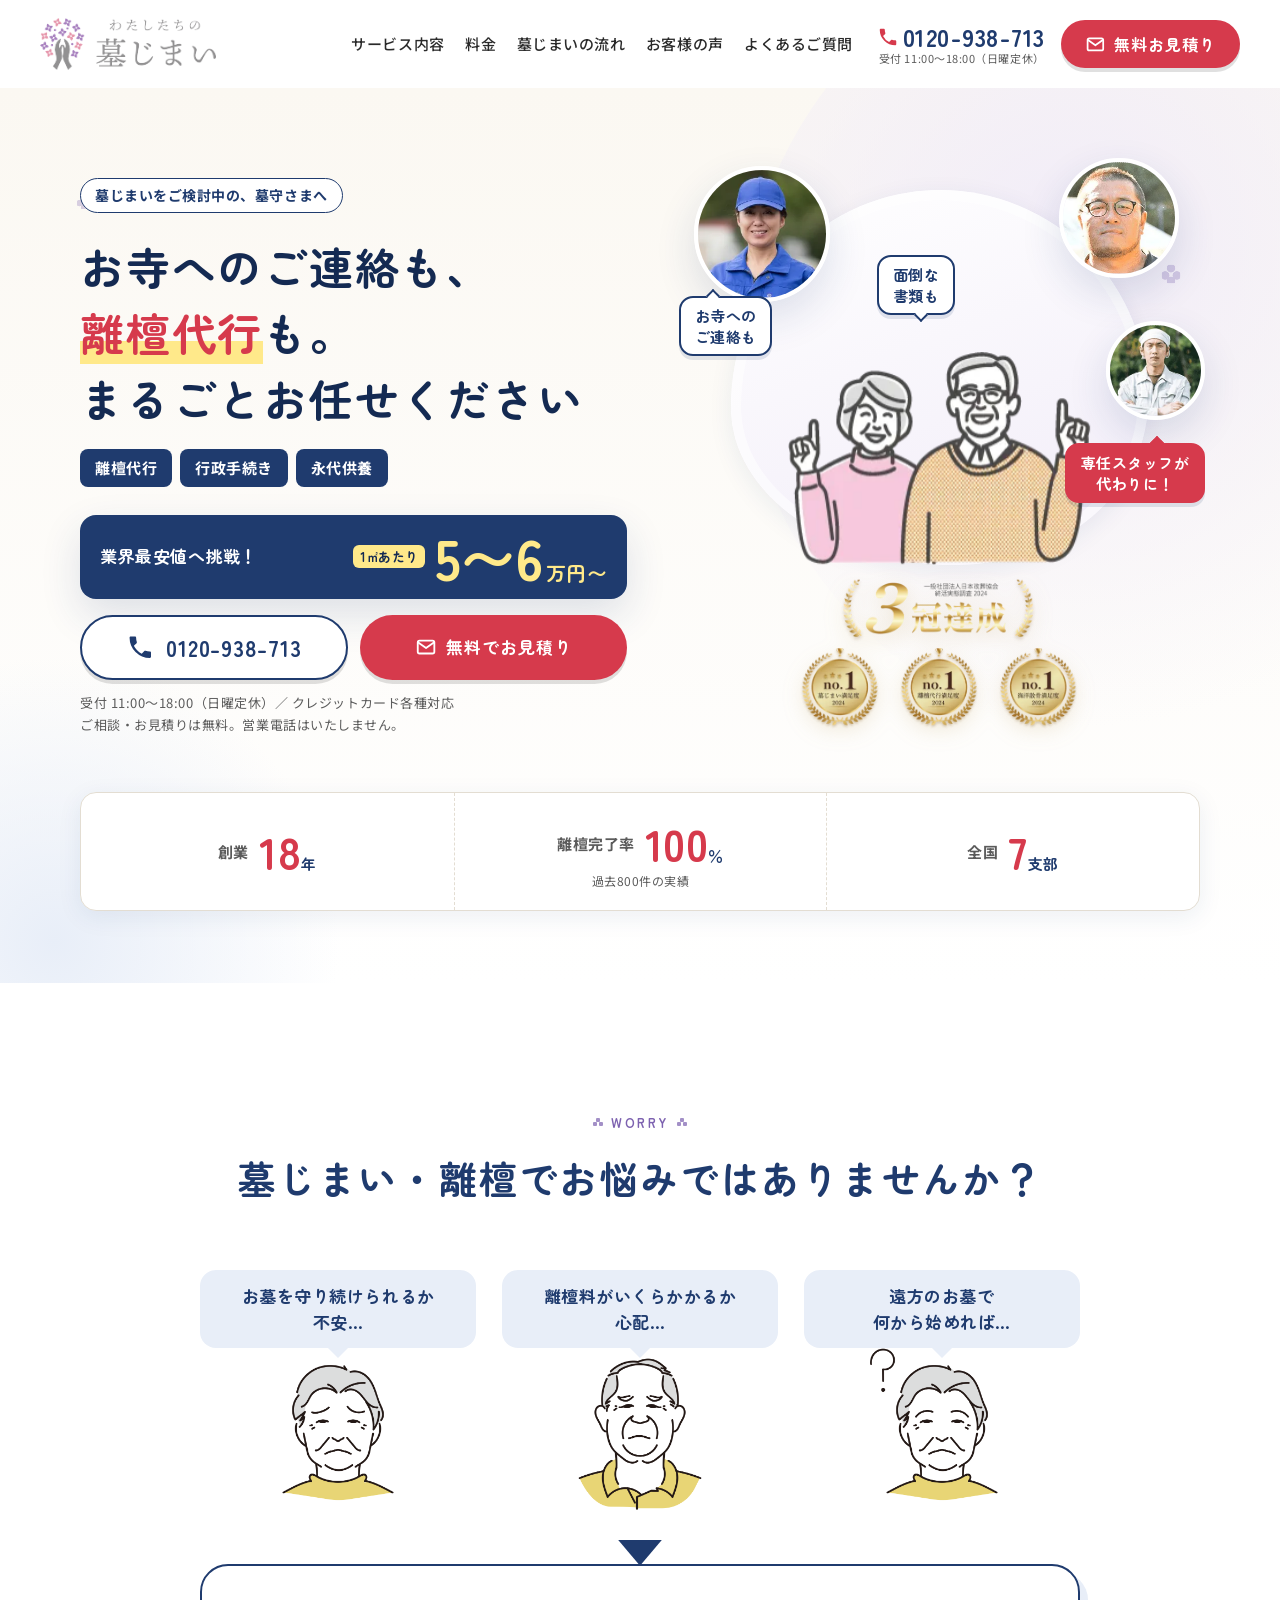
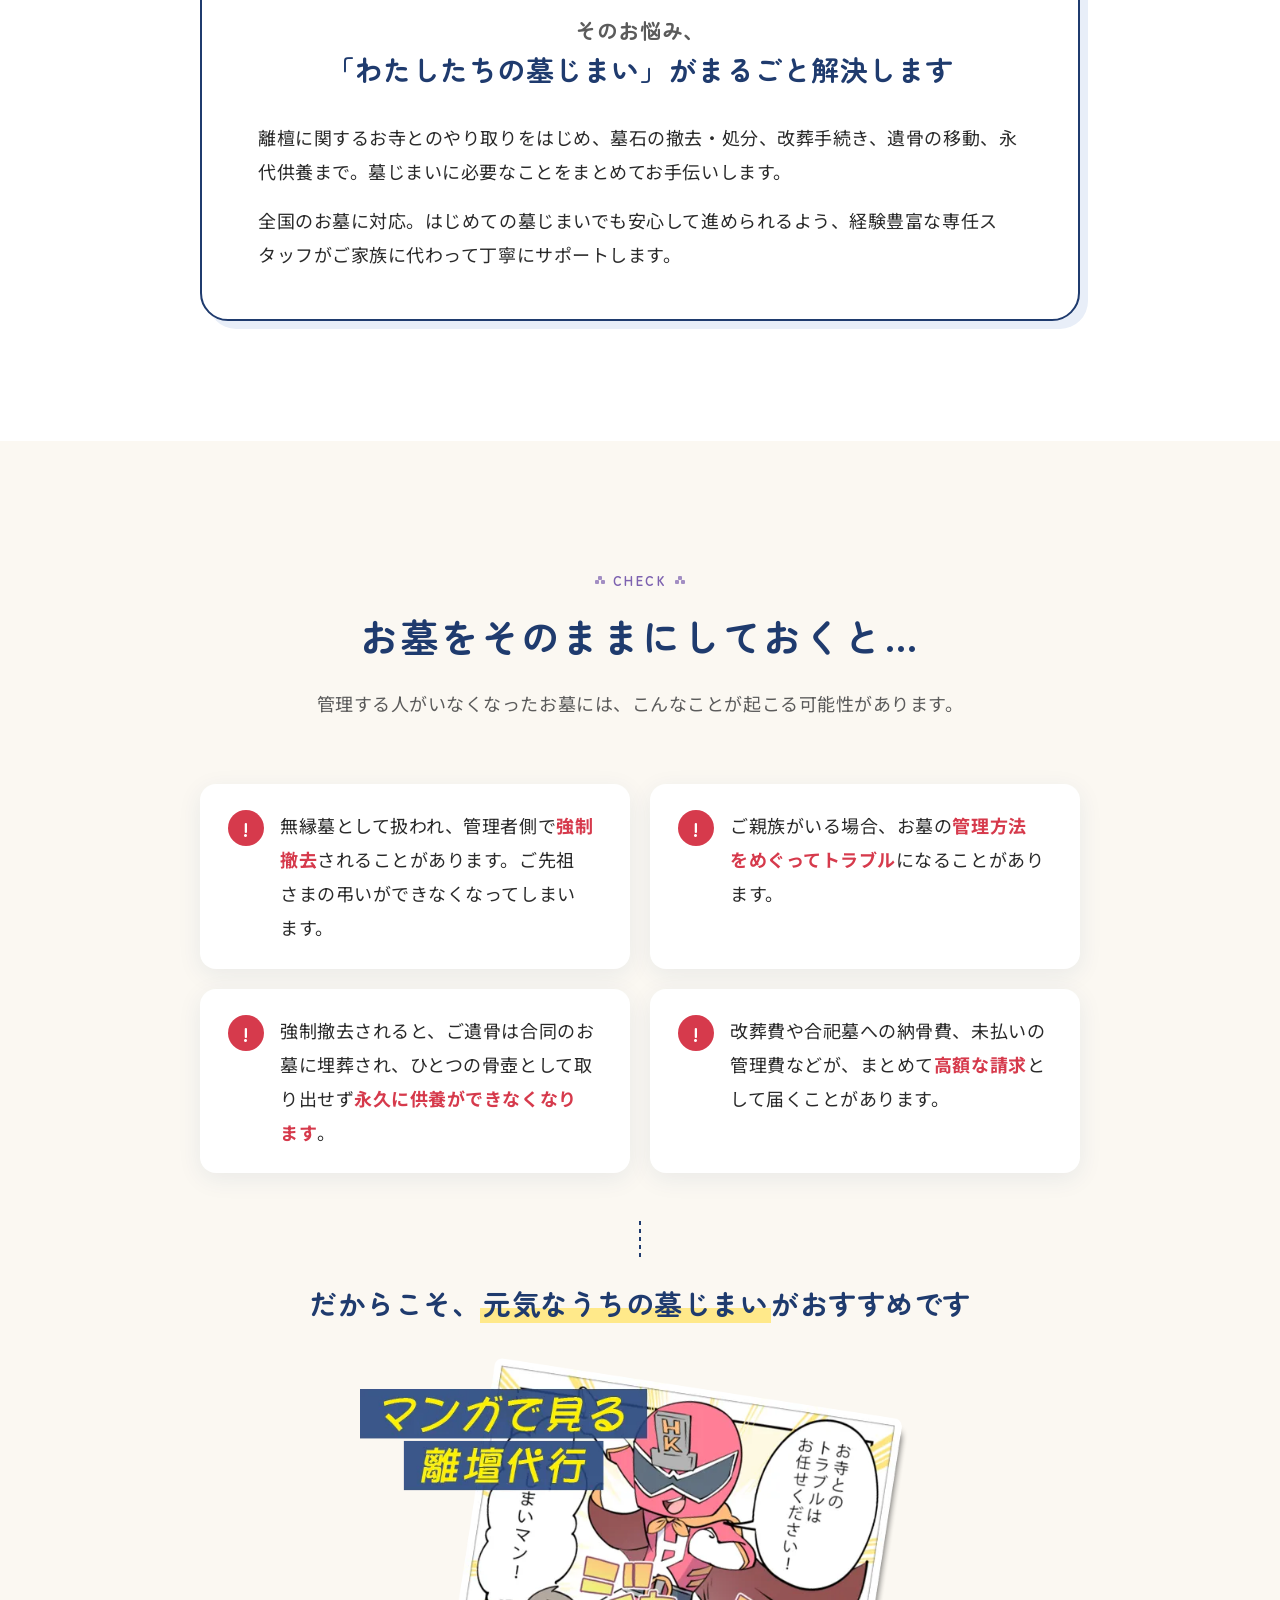
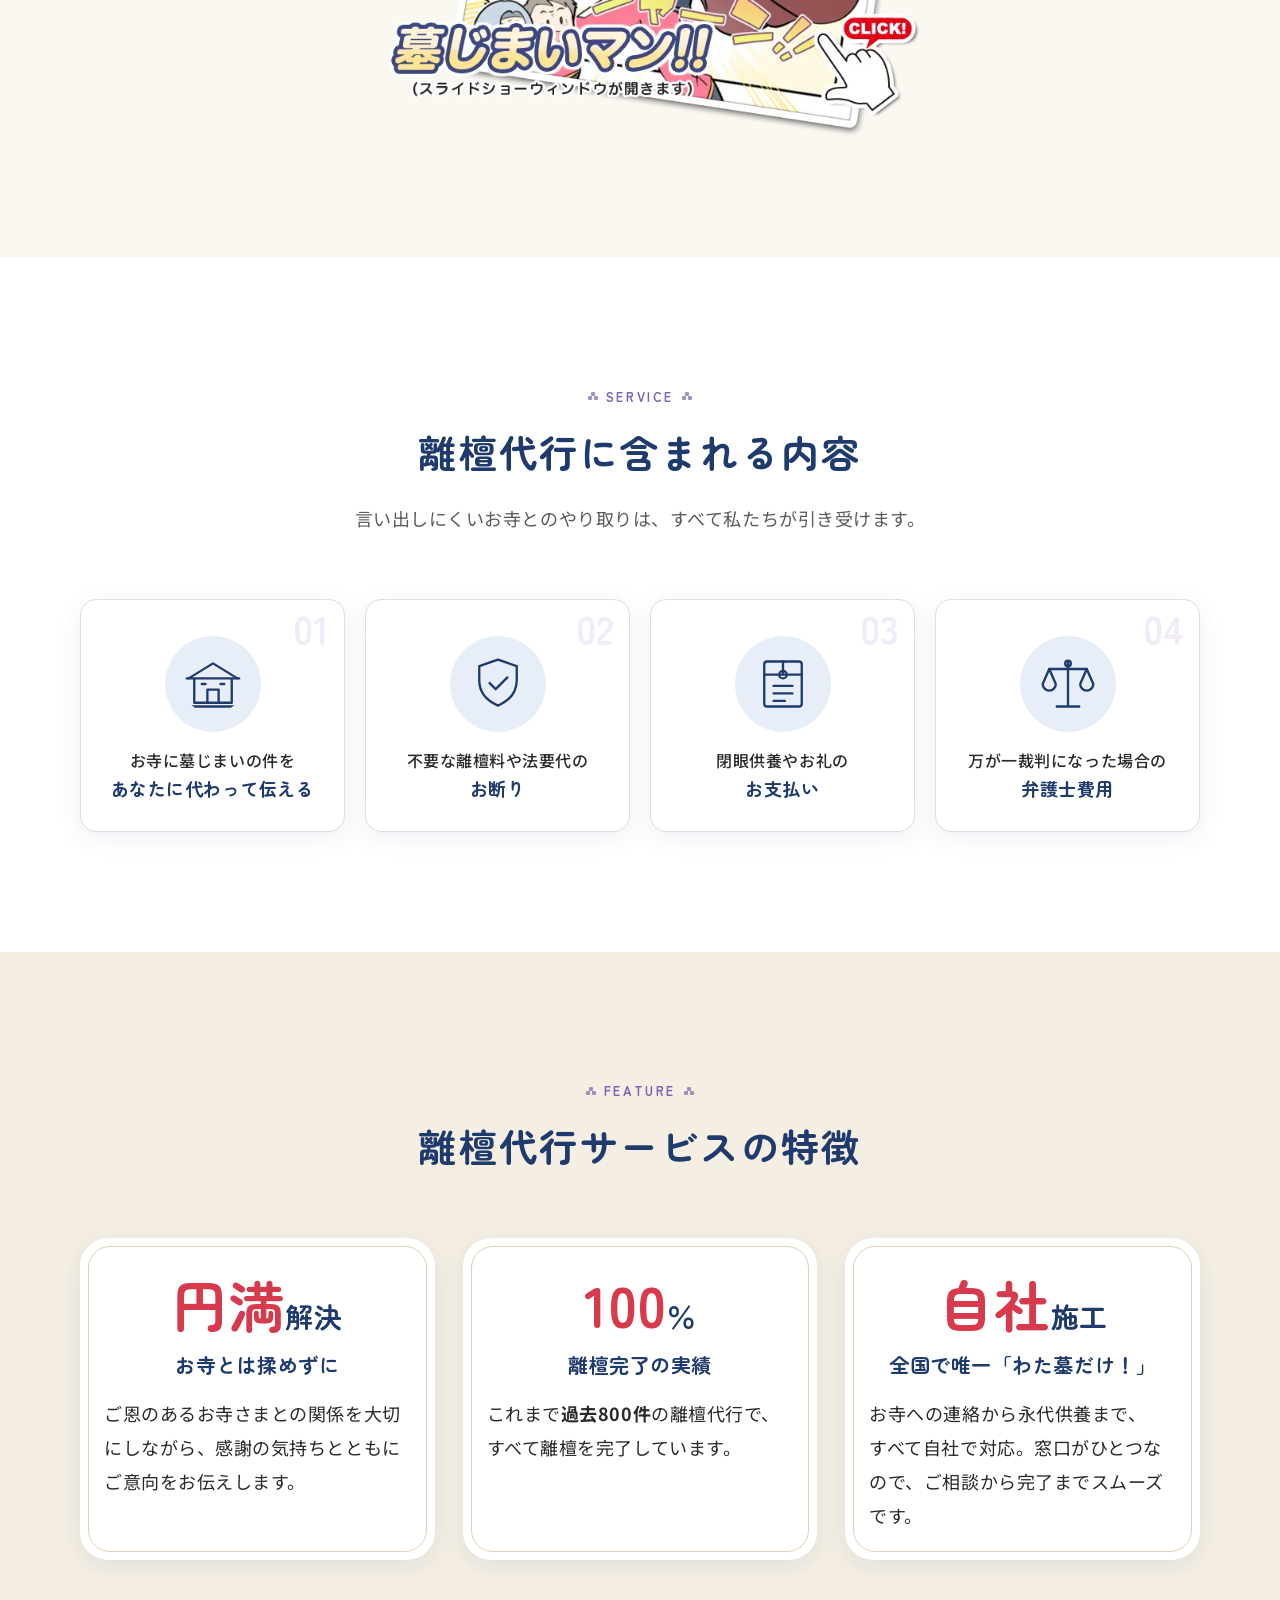
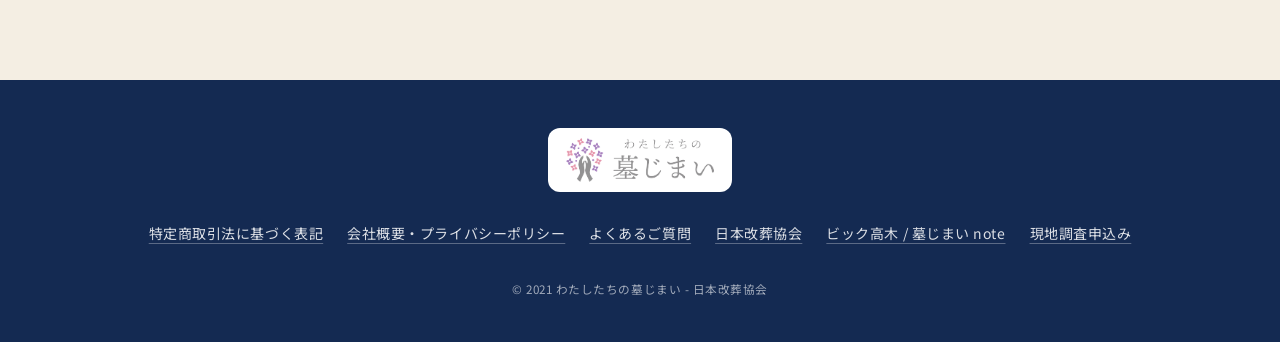
==== commit 8be86ac0: "Merge pull request #3 from blacknyaa/feature/intro-sections お悩み〜サービス内容〜特徴セクションとスクロール演出" ====
--- a/index.html
+++ b/index.html
@@ -82,6 +82,198 @@
 </div>
 
 <main id="main">
+
+<section class="hero" aria-labelledby="hero-title">
+  <div class="hero__bg" aria-hidden="true">
+    <span class="hero__blob hero__blob--1"></span>
+    <span class="hero__blob hero__blob--2"></span>
+    <span class="hero__petal hero__petal--1"></span>
+    <span class="hero__petal hero__petal--2"></span>
+    <span class="hero__petal hero__petal--3"></span>
+    <span class="hero__petal hero__petal--4"></span>
+  </div>
+
+  <div class="container hero__inner">
+    <div class="hero__head">
+      <p class="hero__eyebrow">墓じまいをご検討中の、墓守さまへ</p>
+      <h1 class="hero__title" id="hero-title">
+        <span class="hero__line"><span>お寺へのご連絡も、</span></span>
+        <span class="hero__line"><span><em>離檀代行</em>も。</span></span>
+        <span class="hero__line"><span>まるごとお任せください</span></span>
+      </h1>
+      <ul class="hero__tags">
+        <li>離檀代行</li>
+        <li>行政手続き</li>
+        <li>永代供養</li>
+      </ul>
+    </div>
+
+    <div class="hero__visual">
+      <div class="hero__stage">
+        <img class="hero__people" src="assets/img/illust-senior.webp" alt="" width="262" height="184">
+        <figure class="hero__staff hero__staff--1"><img src="assets/img/staff-03.webp" alt="" width="330" height="221"></figure>
+        <figure class="hero__staff hero__staff--2"><img src="assets/img/staff-01.webp" alt="" width="330" height="221"></figure>
+        <figure class="hero__staff hero__staff--3"><img src="assets/img/staff-02.webp" alt="" width="330" height="221"></figure>
+        <p class="hero__bubble hero__bubble--1">お寺への<br>ご連絡も</p>
+        <p class="hero__bubble hero__bubble--2">面倒な<br>書類も</p>
+        <p class="hero__bubble hero__bubble--3">専任スタッフが<br>代わりに！</p>
+      </div>
+      <img class="hero__award" src="assets/img/award-2024.webp" alt="一般社団法人日本改葬協会 終活実態調査2024 墓じまい満足度・離檀代行満足度・海洋散骨満足度 No.1 3冠達成" width="633" height="348">
+    </div>
+
+    <div class="hero__info">
+      <div class="hero__price">
+        <p class="hero__price-label">業界最安値へ挑戦！</p>
+        <p class="hero__price-body">
+          <span class="hero__price-unit">1㎡あたり</span>
+          <strong>5〜6</strong><span class="hero__price-yen">万円〜</span>
+        </p>
+      </div>
+      <div class="hero__cta">
+        <a class="btn btn--tel" href="tel:0120938713"><svg aria-hidden="true"><use href="#i-phone"/></svg>0120-938-713</a>
+        <a class="btn btn--primary" href="https://kaiso.or.jp/haka/contact/"><svg aria-hidden="true"><use href="#i-mail"/></svg>無料でお見積り</a>
+      </div>
+      <p class="hero__note">受付 11:00〜18:00（日曜定休）／ クレジットカード各種対応<br>ご相談・お見積りは無料。営業電話はいたしません。</p>
+    </div>
+  </div>
+
+  <div class="container">
+    <ul class="hero-stats">
+      <li class="hero-stats__item">
+        <span class="hero-stats__label">創業</span>
+        <span class="hero-stats__num"><b data-count="18">18</b>年</span>
+      </li>
+      <li class="hero-stats__item">
+        <span class="hero-stats__label">離檀完了率</span>
+        <span class="hero-stats__num"><b data-count="100">100</b>％</span>
+        <span class="hero-stats__sub">過去800件の実績</span>
+      </li>
+      <li class="hero-stats__item">
+        <span class="hero-stats__label">全国</span>
+        <span class="hero-stats__num"><b data-count="7">7</b>支部</span>
+      </li>
+    </ul>
+  </div>
+</section>
+
+<section class="section worry" id="worry" aria-labelledby="worry-title">
+  <div class="container">
+    <div class="sec-head" data-reveal>
+      <span class="sec-head__en">WORRY</span>
+      <h2 class="sec-head__title" id="worry-title">墓じまい・離檀で<br class="sp">お悩みではありませんか？</h2>
+    </div>
+    <ul class="worry__list" data-reveal-stagger>
+      <li class="worry__item" data-reveal="zoom">
+        <p class="worry__bubble">お墓を守り続けられるか<br>不安…</p>
+        <img src="assets/img/worry-01.png" alt="" width="800" height="800" loading="lazy">
+      </li>
+      <li class="worry__item" data-reveal="zoom">
+        <p class="worry__bubble">離檀料がいくらかかるか<br>心配…</p>
+        <img src="assets/img/worry-02.png" alt="" width="800" height="800" loading="lazy">
+      </li>
+      <li class="worry__item" data-reveal="zoom">
+        <p class="worry__bubble">遠方のお墓で<br>何から始めれば…</p>
+        <img src="assets/img/worry-03.png" alt="" width="800" height="800" loading="lazy">
+      </li>
+    </ul>
+    <div class="worry__answer" data-reveal>
+      <p class="worry__answer-title"><span>そのお悩み、</span><span>「わたしたちの墓じまい」が<br class="sp">まるごと解決します</span></p>
+      <p>離檀に関するお寺とのやり取りをはじめ、墓石の撤去・処分、改葬手続き、遺骨の移動、永代供養まで。墓じまいに必要なことをまとめてお手伝いします。</p>
+      <p>全国のお墓に対応。はじめての墓じまいでも安心して進められるよう、経験豊富な専任スタッフがご家族に代わって丁寧にサポートします。</p>
+    </div>
+  </div>
+</section>
+
+<section class="section section--cream risk" aria-labelledby="risk-title">
+  <div class="container">
+    <div class="sec-head" data-reveal>
+      <span class="sec-head__en">CHECK</span>
+      <h2 class="sec-head__title" id="risk-title"><span class="ib">お墓をそのままに</span><span class="ib">しておくと…</span></h2>
+      <p class="sec-head__lead">管理する人がいなくなったお墓には、こんなことが起こる可能性があります。</p>
+    </div>
+    <ul class="risk__list" data-reveal-stagger>
+      <li class="risk__item" data-reveal>
+        <span class="risk__icon" aria-hidden="true">!</span>
+        <p>無縁墓として扱われ、管理者側で<strong>強制撤去</strong>されることがあります。ご先祖さまの弔いができなくなってしまいます。</p>
+      </li>
+      <li class="risk__item" data-reveal>
+        <span class="risk__icon" aria-hidden="true">!</span>
+        <p>ご親族がいる場合、お墓の<strong>管理方法をめぐってトラブル</strong>になることがあります。</p>
+      </li>
+      <li class="risk__item" data-reveal>
+        <span class="risk__icon" aria-hidden="true">!</span>
+        <p>強制撤去されると、ご遺骨は合同のお墓に埋葬され、ひとつの骨壺として取り出せず<strong>永久に供養ができなくなります</strong>。</p>
+      </li>
+      <li class="risk__item" data-reveal>
+        <span class="risk__icon" aria-hidden="true">!</span>
+        <p>改葬費や合祀墓への納骨費、未払いの管理費などが、まとめて<strong>高額な請求</strong>として届くことがあります。</p>
+      </li>
+    </ul>
+    <p class="risk__to" data-reveal>だからこそ、<span class="marker">元気なうちの墓じまい</span>がおすすめです</p>
+    <a class="manga" href="https://kaiso.or.jp/haka/manga/" data-reveal="zoom">
+      <img src="assets/img/manga-banner.webp" alt="マンガで見る離檀代行「墓じまいマン!!」" width="704" height="476" loading="lazy">
+    </a>
+  </div>
+</section>
+
+<section class="section service" id="service" aria-labelledby="service-title">
+  <div class="container">
+    <div class="sec-head" data-reveal>
+      <span class="sec-head__en">SERVICE</span>
+      <h2 class="sec-head__title" id="service-title">離檀代行に含まれる内容</h2>
+      <p class="sec-head__lead">言い出しにくいお寺とのやり取りは、すべて私たちが引き受けます。</p>
+    </div>
+    <ol class="service__list" data-reveal-stagger>
+      <li class="service__item" data-reveal>
+        <span class="service__num">01</span>
+        <svg class="service__icon" viewBox="0 0 64 64" aria-hidden="true"><g fill="none" stroke="currentColor" stroke-width="2.5" stroke-linecap="round" stroke-linejoin="round"><path d="M6 26 32 10l26 16"/><path d="M4 26h56M12 26v26h40V26M26 52V38h12v14M8 56h48"/><path d="M20 32h4m16 0h4"/></g></svg>
+        <h3 class="service__title">お寺に墓じまいの件を<br><em>あなたに代わって伝える</em></h3>
+      </li>
+      <li class="service__item" data-reveal>
+        <span class="service__num">02</span>
+        <svg class="service__icon" viewBox="0 0 64 64" aria-hidden="true"><g fill="none" stroke="currentColor" stroke-width="2.5" stroke-linecap="round" stroke-linejoin="round"><path d="M32 6 52 13v15c0 13-8.5 22-20 27-11.5-5-20-14-20-27V13z"/><path d="m23 31 6.5 6.5L42 25"/></g></svg>
+        <h3 class="service__title">不要な離檀料や法要代の<br><em>お断り</em></h3>
+      </li>
+      <li class="service__item" data-reveal>
+        <span class="service__num">03</span>
+        <svg class="service__icon" viewBox="0 0 64 64" aria-hidden="true"><g fill="none" stroke="currentColor" stroke-width="2.5" stroke-linecap="round" stroke-linejoin="round"><rect x="12" y="8" width="40" height="48" rx="3"/><path d="M12 22h40M32 8v14"/><circle cx="32" cy="22" r="4"/><path d="M22 34h20M22 42h20M22 50h12"/></g></svg>
+        <h3 class="service__title">閉眼供養やお礼の<br><em>お支払い</em></h3>
+      </li>
+      <li class="service__item" data-reveal>
+        <span class="service__num">04</span>
+        <svg class="service__icon" viewBox="0 0 64 64" aria-hidden="true"><g fill="none" stroke="currentColor" stroke-width="2.5" stroke-linecap="round" stroke-linejoin="round"><path d="M32 8v46M20 56h24M12 16h40"/><circle cx="32" cy="10" r="3"/><path d="M12 16 5 32a7 7 0 0 0 14 0zM52 16l-7 16a7 7 0 0 0 14 0z"/></g></svg>
+        <h3 class="service__title">万が一裁判になった場合の<br><em>弁護士費用</em></h3>
+      </li>
+    </ol>
+  </div>
+</section>
+
+<section class="section section--beige feature" aria-labelledby="feature-title">
+  <div class="container">
+    <div class="sec-head" data-reveal>
+      <span class="sec-head__en">FEATURE</span>
+      <h2 class="sec-head__title" id="feature-title">離檀代行サービスの特徴</h2>
+    </div>
+    <ul class="feature__list" data-reveal-stagger>
+      <li class="feature__item" data-reveal>
+        <p class="feature__big">円満<small>解決</small></p>
+        <h3 class="feature__title">お寺とは揉めずに</h3>
+        <p>ご恩のあるお寺さまとの関係を大切にしながら、感謝の気持ちとともにご意向をお伝えします。</p>
+      </li>
+      <li class="feature__item" data-reveal>
+        <p class="feature__big"><span data-count="100">100</span><small>％</small></p>
+        <h3 class="feature__title">離檀完了の実績</h3>
+        <p>これまで<strong>過去800件</strong>の離檀代行で、すべて離檀を完了しています。</p>
+      </li>
+      <li class="feature__item" data-reveal>
+        <p class="feature__big">自社<small>施工</small></p>
+        <h3 class="feature__title">全国で唯一「わた墓だけ！」</h3>
+        <p>お寺への連絡から永代供養まで、すべて自社で対応。窓口がひとつなので、ご相談から完了までスムーズです。</p>
+      </li>
+    </ul>
+  </div>
+</section>
+
 </main>
 
 <footer class="footer">
--- a/assets/css/style.css
+++ b/assets/css/style.css
@@ -65,6 +65,10 @@
 table { border-collapse: collapse; }
 strong { font-weight: 700; }
 
+h1, h2, h3, .sec-head__title, .btn { word-break: auto-phrase; text-wrap: balance; }
+p, li, dd { text-wrap: pretty; }
+.ib { display: inline-block; }
+
 :focus-visible {
   outline: 3px solid var(--purple);
   outline-offset: 3px;
@@ -476,3 +480,570 @@
   body { padding-bottom: 0; }
   .pagetop { right: 24px; bottom: 24px; width: 56px; height: 56px; }
 }
+
+.hero {
+  position: relative;
+  padding-block: clamp(28px, 5vw, 64px) clamp(40px, 6vw, 72px);
+  background: linear-gradient(180deg, var(--cream) 0%, #fff 100%);
+  overflow: hidden;
+  isolation: isolate;
+}
+.hero__bg { position: absolute; inset: 0; z-index: -1; pointer-events: none; }
+.hero__blob { position: absolute; border-radius: 50%; }
+.hero__blob--1 {
+  top: -18%;
+  right: -22%;
+  width: min(120vw, 820px);
+  aspect-ratio: 1;
+  background: radial-gradient(circle at 40% 40%, var(--purple-soft), rgb(241 236 248 / 0) 68%);
+}
+.hero__blob--2 {
+  bottom: -30%;
+  left: -20%;
+  width: min(90vw, 620px);
+  aspect-ratio: 1;
+  background: radial-gradient(circle, var(--navy-soft), rgb(232 238 248 / 0) 65%);
+}
+.hero__petal {
+  position: absolute;
+  width: 14px;
+  height: 14px;
+  background:
+    radial-gradient(circle at 50% 18%, var(--purple) 3px, transparent 3.5px),
+    radial-gradient(circle at 18% 58%, var(--purple) 3px, transparent 3.5px),
+    radial-gradient(circle at 82% 58%, var(--purple) 3px, transparent 3.5px),
+    radial-gradient(circle at 50% 88%, var(--purple) 3px, transparent 3.5px);
+  opacity: .28;
+  animation: petal 9s ease-in-out infinite;
+}
+.hero__petal--1 { top: 12%; left: 6%; }
+.hero__petal--2 { top: 62%; left: 44%; animation-delay: -3s; scale: .8; }
+.hero__petal--3 { top: 20%; right: 8%; animation-delay: -5s; scale: 1.3; }
+.hero__petal--4 { bottom: 14%; right: 34%; animation-delay: -7s; }
+@keyframes petal {
+  0%, 100% { translate: 0 0; rotate: 0deg; }
+  50% { translate: 10px -16px; rotate: 45deg; }
+}
+
+.hero__inner {
+  display: grid;
+  grid-template-areas: "head" "visual" "info";
+  gap: 20px;
+}
+.hero__head { grid-area: head; }
+.hero__visual { grid-area: visual; }
+.hero__info { grid-area: info; }
+
+.hero__eyebrow {
+  display: inline-block;
+  padding: .25em 1em;
+  font-size: .875rem;
+  font-weight: 700;
+  color: var(--navy);
+  background: var(--white);
+  border: 1.5px solid var(--navy);
+  border-radius: 999px;
+  animation: fade-up .8s var(--ease) .1s both;
+}
+.hero__title {
+  margin-top: .5em;
+  font-family: var(--ff-round);
+  font-size: clamp(1.75rem, 1.1rem + 3.2vw, 2.75rem);
+  font-weight: 700;
+  line-height: 1.45;
+  letter-spacing: .04em;
+  color: var(--navy-deep);
+}
+.hero__line { display: block; overflow: hidden; padding-bottom: .05em; }
+.hero__line > span { display: inline-block; animation: line-up 1s var(--ease) both; }
+.hero__line:nth-child(1) > span { animation-delay: .25s; }
+.hero__line:nth-child(2) > span { animation-delay: .4s; }
+.hero__line:nth-child(3) > span { animation-delay: .55s; }
+.hero__title em {
+  font-style: normal;
+  color: var(--red);
+  background: linear-gradient(transparent 64%, var(--yellow) 64%) no-repeat 0 0 / 0 100%;
+  animation: marker-in .8s var(--ease) 1.2s forwards;
+}
+@keyframes line-up { from { transform: translateY(105%); } }
+@keyframes marker-in { to { background-size: 100% 100%; } }
+@keyframes fade-up { from { opacity: 0; transform: translateY(20px); } }
+@keyframes fade-in { from { opacity: 0; } }
+@keyframes pop-in { from { opacity: 0; transform: scale(.6); } }
+
+.hero__tags { display: flex; flex-wrap: wrap; gap: 8px; margin-top: 16px; }
+.hero__tags li {
+  padding: .3em 1em;
+  font-size: .9375rem;
+  font-weight: 700;
+  color: var(--white);
+  background: var(--navy);
+  border-radius: 8px;
+  animation: fade-up .7s var(--ease) both;
+}
+.hero__tags li:nth-child(1) { animation-delay: .8s; }
+.hero__tags li:nth-child(2) { animation-delay: .9s; }
+.hero__tags li:nth-child(3) { animation-delay: 1s; }
+
+.hero__visual { position: relative; animation: fade-in 1.2s var(--ease) .3s both; }
+.hero__stage {
+  position: relative;
+  width: min(92%, 460px);
+  aspect-ratio: 1 / .78;
+  margin-inline: auto;
+}
+.hero__stage::before {
+  content: "";
+  position: absolute;
+  inset: 8% 10% 0;
+  background: linear-gradient(160deg, #fff 0%, var(--purple-soft) 100%);
+  border-radius: 50% 50% 46% 54% / 58% 56% 44% 42%;
+  box-shadow: inset 0 0 0 10px rgb(255 255 255 / .6), var(--shadow);
+  animation: morph 12s ease-in-out infinite;
+}
+@keyframes morph {
+  0%, 100% { border-radius: 50% 50% 46% 54% / 58% 56% 44% 42%; }
+  50% { border-radius: 56% 44% 52% 48% / 48% 60% 40% 52%; }
+}
+.hero__people {
+  position: absolute;
+  left: 21%;
+  bottom: 0;
+  width: 58%;
+  animation: fade-up 1s var(--ease) .5s both;
+}
+.hero__staff {
+  position: absolute;
+  width: 23%;
+  aspect-ratio: 1;
+  border-radius: 50%;
+  overflow: hidden;
+  border: 4px solid var(--white);
+  box-shadow: var(--shadow-lg);
+  animation: pop-in .7s var(--ease) both, float 6s ease-in-out infinite;
+}
+.hero__staff img { width: 100%; height: 100%; object-fit: cover; object-position: 55% 30%; }
+.hero__staff--1 { top: 2%; left: 3%; width: 26%; animation-delay: .9s, 1.6s; }
+.hero__staff--2 { top: 0; right: 4%; animation-delay: 1.05s, 2.4s; }
+.hero__staff--3 { top: 40%; right: -1%; width: 19%; animation-delay: 1.2s, 3.2s; }
+@keyframes float {
+  0%, 100% { translate: 0 0; }
+  50% { translate: 0 -8px; }
+}
+.hero__bubble {
+  position: absolute;
+  padding: .45em .9em;
+  font-family: var(--ff-round);
+  font-size: clamp(.75rem, .6rem + .6vw, .9375rem);
+  font-weight: 700;
+  line-height: 1.4;
+  text-align: center;
+  color: var(--navy);
+  background: var(--white);
+  border: 2px solid var(--navy);
+  border-radius: 14px;
+  box-shadow: 0 4px 0 rgb(31 59 110 / .12);
+  animation: pop-in .6s cubic-bezier(.34, 1.56, .64, 1) both;
+}
+.hero__bubble::after {
+  content: "";
+  position: absolute;
+  width: 10px;
+  height: 10px;
+  background: inherit;
+  border: solid;
+  border-color: inherit;
+  border-width: 0 2px 2px 0;
+}
+.hero__bubble--1 { top: 34%; left: 0; animation-delay: 1.5s; }
+.hero__bubble--1::after { top: -7px; left: 30%; rotate: -135deg; }
+.hero__bubble--2 { top: 24%; left: 38%; animation-delay: 1.7s; }
+.hero__bubble--2::after { bottom: -7px; left: 50%; rotate: 45deg; }
+.hero__bubble--3 {
+  top: 70%;
+  right: -1%;
+  color: var(--white);
+  background: var(--red);
+  border-color: var(--red);
+  animation-delay: 1.9s;
+}
+.hero__bubble--3::after { top: -7px; right: 30%; rotate: -135deg; }
+
+.hero__award {
+  width: min(56%, 280px);
+  margin: 14px auto 0;
+  filter: drop-shadow(0 6px 10px rgb(180 144 63 / .25));
+  animation: fade-up .9s var(--ease) 1.3s both;
+}
+
+.hero__price {
+  display: flex;
+  align-items: center;
+  flex-wrap: wrap;
+  gap: 4px 16px;
+  padding: 14px 20px;
+  background: var(--navy);
+  border-radius: var(--radius);
+  color: var(--white);
+  box-shadow: var(--shadow-lg);
+  animation: fade-up .8s var(--ease) 1.1s both;
+}
+.hero__price-label {
+  font-family: var(--ff-round);
+  font-size: 1.0625rem;
+  font-weight: 700;
+}
+.hero__price-body {
+  display: flex;
+  align-items: baseline;
+  gap: 4px;
+  margin-left: auto;
+  font-family: var(--ff-round);
+  font-weight: 700;
+  line-height: 1;
+}
+.hero__price-unit {
+  align-self: center;
+  padding: .3em .5em;
+  font-size: .8125rem;
+  line-height: 1.2;
+  color: var(--navy-deep);
+  background: var(--yellow);
+  border-radius: 6px;
+}
+.hero__price-body strong {
+  margin-left: 6px;
+  font-size: clamp(2.5rem, 2rem + 2.4vw, 3.5rem);
+  letter-spacing: -.02em;
+  color: var(--yellow);
+}
+.hero__price-yen { font-size: 1.25rem; color: var(--yellow); }
+
+.hero__cta { display: grid; gap: 12px; margin-top: 16px; animation: fade-up .8s var(--ease) 1.25s both; }
+.hero__note {
+  margin-top: 12px;
+  font-size: .8125rem;
+  line-height: 1.7;
+  color: var(--muted);
+  animation: fade-in .8s 1.4s both;
+}
+
+@media (min-width: 560px) {
+  .hero__cta { grid-template-columns: 1fr 1fr; }
+}
+
+@media (min-width: 960px) {
+  .hero__inner {
+    grid-template-columns: 1.05fr 1fr;
+    grid-template-areas: "head visual" "info visual";
+    grid-template-rows: auto 1fr;
+    column-gap: clamp(24px, 4vw, 64px);
+    align-items: start;
+  }
+  .hero__head { padding-top: 24px; }
+  .hero__visual { align-self: center; }
+  .hero__stage { width: 100%; }
+  .hero__award { margin-top: 12px; }
+  .hero__info { margin-top: 8px; }
+}
+
+.hero-stats {
+  display: grid;
+  grid-template-columns: repeat(3, 1fr);
+  margin-top: clamp(28px, 5vw, 56px);
+  background: var(--white);
+  border: 1px solid var(--border);
+  border-radius: var(--radius);
+  box-shadow: var(--shadow);
+  animation: fade-up .9s var(--ease) 1.5s both;
+}
+.hero-stats__item {
+  display: flex;
+  flex-direction: column;
+  align-items: center;
+  justify-content: center;
+  padding: 16px 6px;
+  text-align: center;
+  line-height: 1.3;
+}
+.hero-stats__item + .hero-stats__item { border-left: 1px dashed var(--border); }
+.hero-stats__label { font-size: .75rem; font-weight: 700; color: var(--muted); }
+.hero-stats__num {
+  font-family: var(--ff-round);
+  font-size: .9375rem;
+  font-weight: 700;
+  color: var(--navy);
+}
+.hero-stats__num b {
+  font-size: clamp(1.875rem, 1.4rem + 2vw, 2.75rem);
+  color: var(--red);
+  font-variant-numeric: tabular-nums;
+}
+.hero-stats__sub { font-size: .6875rem; color: var(--muted); }
+@media (min-width: 768px) {
+  .hero-stats__item { flex-flow: row wrap; column-gap: 10px; padding: 22px 12px; }
+  .hero-stats__label { font-size: .9375rem; }
+  .hero-stats__sub { flex-basis: 100%; font-size: .75rem; }
+}
+
+.js [data-reveal] {
+  opacity: 0;
+  transform: translateY(32px);
+  transition: opacity .9s var(--ease), transform .9s var(--ease);
+  transition-delay: var(--d, 0s);
+}
+.js [data-reveal="left"] { transform: translateX(-40px); }
+.js [data-reveal="right"] { transform: translateX(40px); }
+.js [data-reveal="zoom"] { transform: scale(.9); }
+.js [data-reveal].is-inview { opacity: 1; transform: none; }
+
+.worry__list {
+  display: grid;
+  grid-template-columns: repeat(3, 1fr);
+  gap: clamp(8px, 2vw, 32px);
+  max-width: 880px;
+  margin-inline: auto;
+}
+.worry__item { display: flex; flex-direction: column; align-items: center; }
+.worry__item img {
+  width: 100%;
+  max-width: 220px;
+  aspect-ratio: 5 / 4;
+  object-fit: cover;
+  object-position: 50% 70%;
+}
+.worry__bubble {
+  position: relative;
+  z-index: 1;
+  width: 100%;
+  padding: .8em .4em;
+  font-family: var(--ff-round);
+  font-size: clamp(.8125rem, .7rem + .5vw, 1.0625rem);
+  font-weight: 700;
+  line-height: 1.5;
+  text-align: center;
+  color: var(--navy);
+  background: var(--navy-soft);
+  border-radius: 16px;
+}
+.worry__bubble::after {
+  content: "";
+  position: absolute;
+  left: 50%;
+  bottom: -10px;
+  translate: -50% 0;
+  border: 10px solid transparent;
+  border-bottom: 0;
+  border-top-color: var(--navy-soft);
+}
+.worry__answer {
+  position: relative;
+  max-width: 880px;
+  margin: clamp(24px, 4vw, 40px) auto 0;
+  padding: clamp(28px, 5vw, 48px) clamp(20px, 5vw, 56px);
+  background: var(--white);
+  border: 2px solid var(--navy);
+  border-radius: var(--radius-lg);
+  box-shadow: 8px 8px 0 var(--navy-soft);
+}
+.worry__answer::before {
+  content: "";
+  position: absolute;
+  top: -26px;
+  left: 50%;
+  translate: -50% 0;
+  width: 44px;
+  height: 26px;
+  background: var(--navy);
+  clip-path: polygon(0 0, 100% 0, 50% 100%);
+}
+.worry__answer-title {
+  margin-bottom: 1em;
+  font-family: var(--ff-round);
+  font-size: clamp(1.25rem, 1rem + 1.2vw, 1.75rem);
+  font-weight: 700;
+  line-height: 1.6;
+  text-align: center;
+  color: var(--navy);
+}
+.worry__answer-title span { display: block; }
+.worry__answer-title span:first-child { font-size: .75em; color: var(--muted); }
+.worry__answer p + p { margin-top: .8em; }
+
+.risk__list {
+  display: grid;
+  gap: 12px;
+  max-width: 880px;
+  margin-inline: auto;
+}
+.risk__item {
+  display: flex;
+  align-items: flex-start;
+  gap: 16px;
+  padding: 18px 20px;
+  background: var(--white);
+  border-radius: var(--radius);
+  box-shadow: var(--shadow);
+}
+.risk__icon {
+  display: grid;
+  place-items: center;
+  flex-shrink: 0;
+  width: 36px;
+  height: 36px;
+  margin-top: 2px;
+  font-family: var(--ff-round);
+  font-size: 1.25rem;
+  font-weight: 700;
+  color: var(--white);
+  background: var(--red);
+  border-radius: 50%;
+}
+.risk__item strong { color: var(--red); }
+@media (min-width: 768px) {
+  .risk__list { grid-template-columns: 1fr 1fr; gap: 20px; }
+  .risk__item { padding: 24px 28px; }
+}
+.risk__to {
+  margin-top: clamp(32px, 5vw, 48px);
+  font-family: var(--ff-round);
+  font-size: clamp(1.25rem, 1rem + 1.2vw, 1.75rem);
+  font-weight: 700;
+  text-align: center;
+  color: var(--navy);
+}
+.risk__to::before {
+  content: "";
+  display: block;
+  width: 2px;
+  height: 40px;
+  margin: 0 auto 16px;
+  background: repeating-linear-gradient(to bottom, var(--navy) 0 4px, transparent 4px 8px);
+}
+.manga {
+  display: block;
+  max-width: 560px;
+  margin: 28px auto 0;
+  border-radius: var(--radius);
+  transition: transform .4s var(--ease), filter .4s;
+}
+@media (hover: hover) {
+  .manga:hover { transform: rotate(-1deg) scale(1.02); filter: drop-shadow(0 12px 24px rgb(0 0 0 / .15)); }
+}
+
+.service__list {
+  display: grid;
+  gap: 16px;
+  counter-reset: svc;
+}
+.service__item {
+  position: relative;
+  display: flex;
+  align-items: center;
+  gap: 16px;
+  padding: 20px;
+  background: var(--white);
+  border: 1px solid var(--border);
+  border-radius: var(--radius);
+  box-shadow: var(--shadow);
+  overflow: hidden;
+  transition: transform .4s var(--ease), box-shadow .4s var(--ease);
+}
+.service__num {
+  position: absolute;
+  top: 8px;
+  right: 14px;
+  font-family: var(--ff-round);
+  font-size: 2.5rem;
+  font-weight: 700;
+  line-height: 1;
+  color: var(--purple-soft);
+}
+.service__icon {
+  flex-shrink: 0;
+  width: 72px;
+  height: 72px;
+  padding: 14px;
+  color: var(--navy);
+  background: var(--navy-soft);
+  border-radius: 50%;
+}
+.service__title {
+  position: relative;
+  font-size: 1rem;
+  font-weight: 500;
+  line-height: 1.6;
+}
+.service__title em {
+  font-family: var(--ff-round);
+  font-size: 1.125rem;
+  font-style: normal;
+  font-weight: 700;
+  color: var(--navy);
+}
+@media (hover: hover) {
+  .service__item:hover { transform: translateY(-4px); box-shadow: var(--shadow-lg); }
+  .service__item:hover .service__icon { animation: wiggle .6s var(--ease); }
+}
+@keyframes wiggle {
+  25% { rotate: -8deg; }
+  75% { rotate: 6deg; }
+}
+@media (min-width: 640px) {
+  .service__list { grid-template-columns: 1fr 1fr; }
+}
+@media (min-width: 1024px) {
+  .service__list { grid-template-columns: repeat(4, 1fr); gap: 20px; }
+  .service__item { flex-direction: column; text-align: center; padding: 36px 20px 28px; }
+  .service__icon { width: 96px; height: 96px; padding: 18px; }
+}
+
+.feature__list { display: grid; gap: 20px; }
+.feature__item {
+  position: relative;
+  padding: 32px 24px 28px;
+  text-align: center;
+  background: var(--white);
+  border-radius: var(--radius-lg);
+  box-shadow: var(--shadow);
+}
+.feature__item::before {
+  content: "";
+  position: absolute;
+  inset: 8px;
+  border: 1px solid var(--gold);
+  border-radius: calc(var(--radius-lg) - 6px);
+  opacity: .4;
+  pointer-events: none;
+}
+.feature__big {
+  font-family: var(--ff-round);
+  font-size: clamp(2.75rem, 2.2rem + 2vw, 3.5rem);
+  font-weight: 700;
+  line-height: 1.2;
+  color: var(--red);
+}
+.feature__big small { font-size: .5em; color: var(--navy); }
+.feature__title {
+  margin: 8px 0 12px;
+  font-family: var(--ff-round);
+  font-size: 1.25rem;
+  font-weight: 700;
+  color: var(--navy);
+}
+.feature__item p:last-child { text-align: left; }
+@media (min-width: 900px) {
+  .feature__list { grid-template-columns: repeat(3, 1fr); gap: 28px; }
+}
+
+@media (prefers-reduced-motion: reduce) {
+  html { scroll-behavior: auto; }
+  *, *::before, *::after {
+    animation-duration: .01ms !important;
+    animation-iteration-count: 1 !important;
+    animation-delay: 0s !important;
+    transition-duration: .01ms !important;
+    transition-delay: 0s !important;
+  }
+  .js [data-reveal] { opacity: 1; transform: none; }
+}
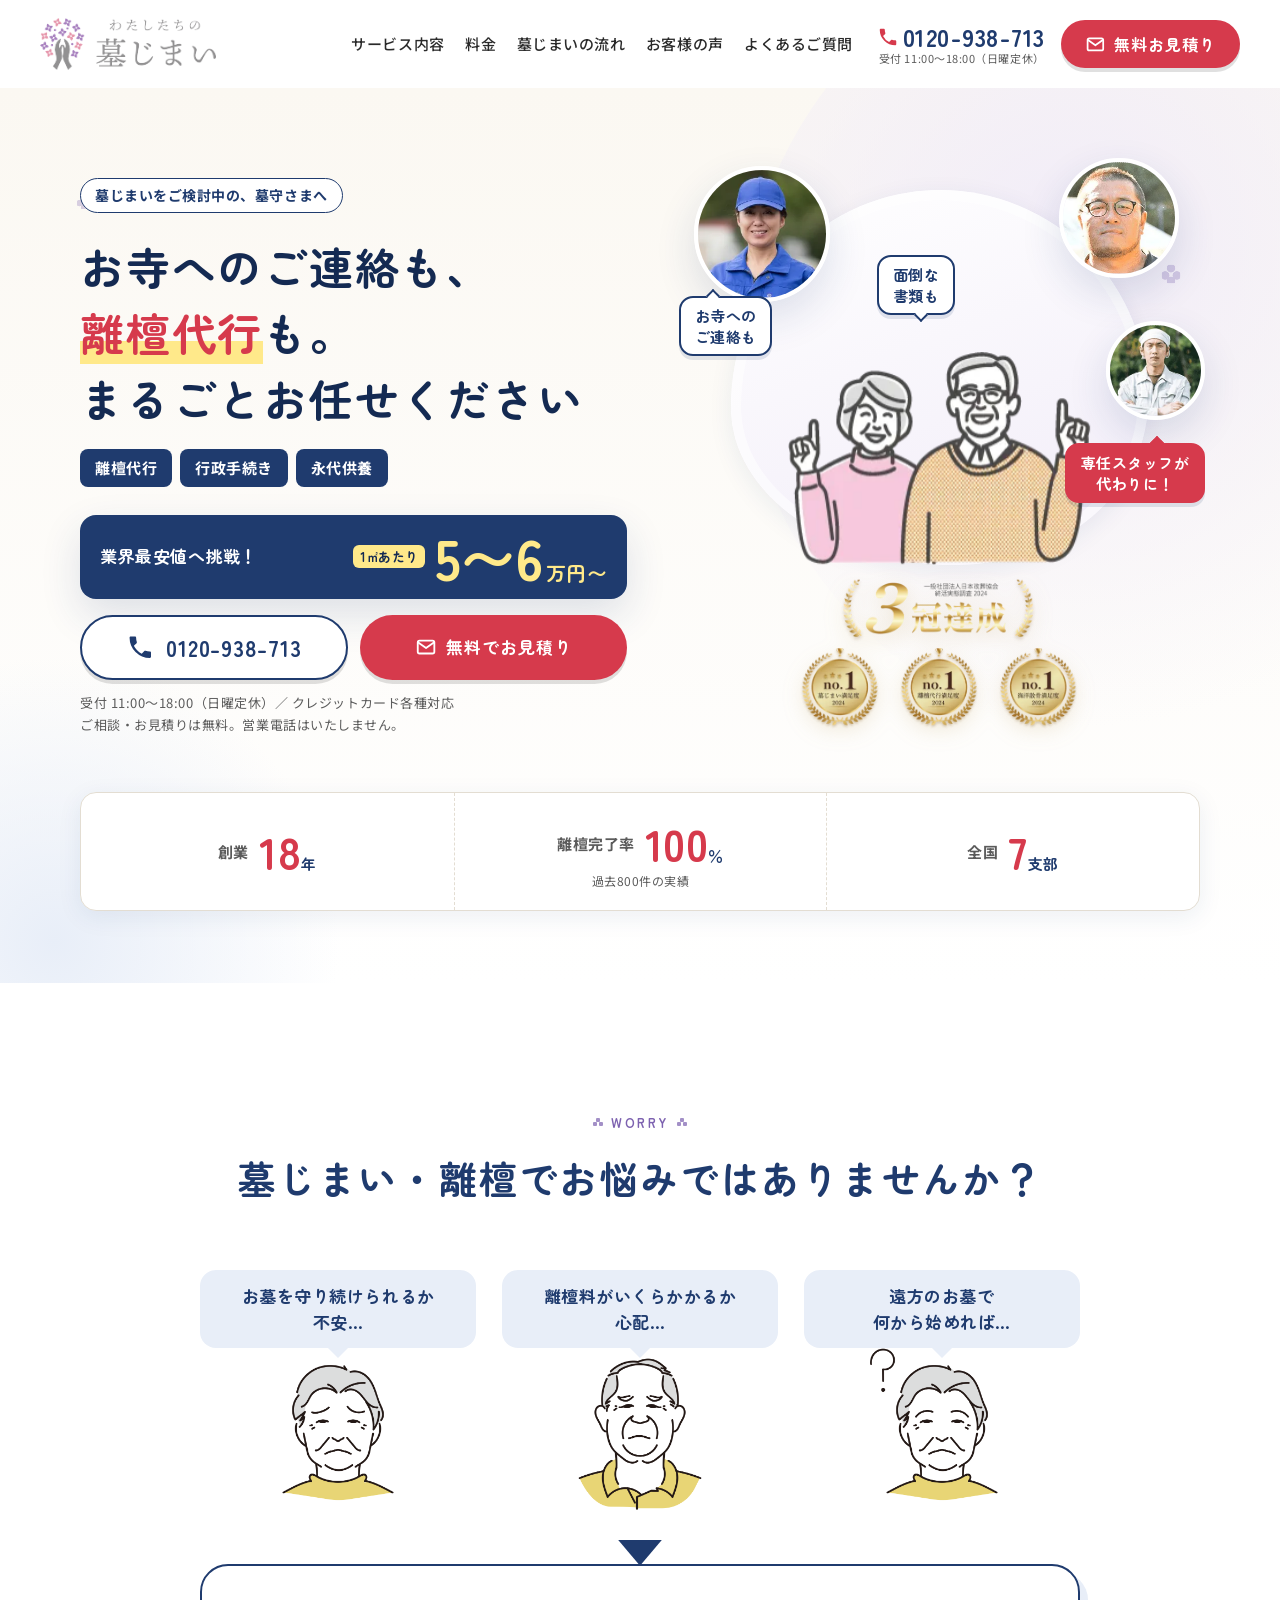
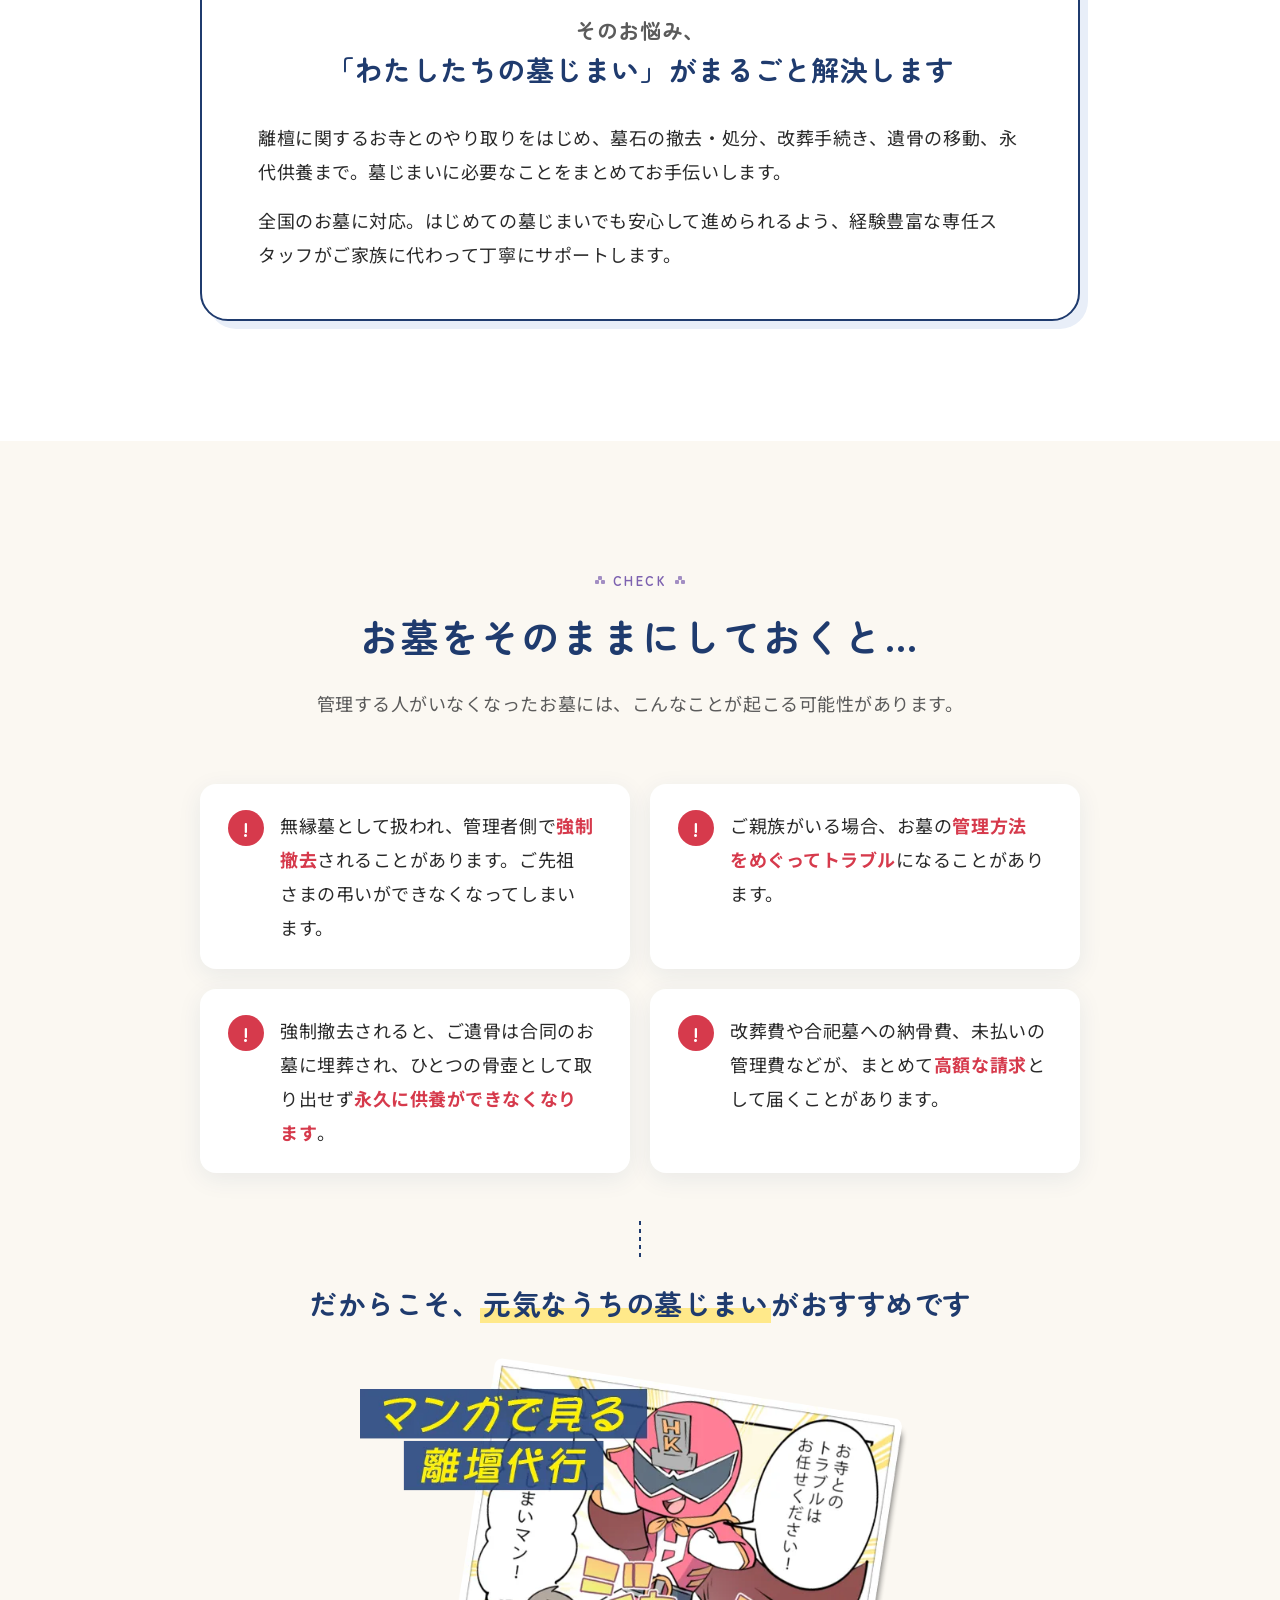
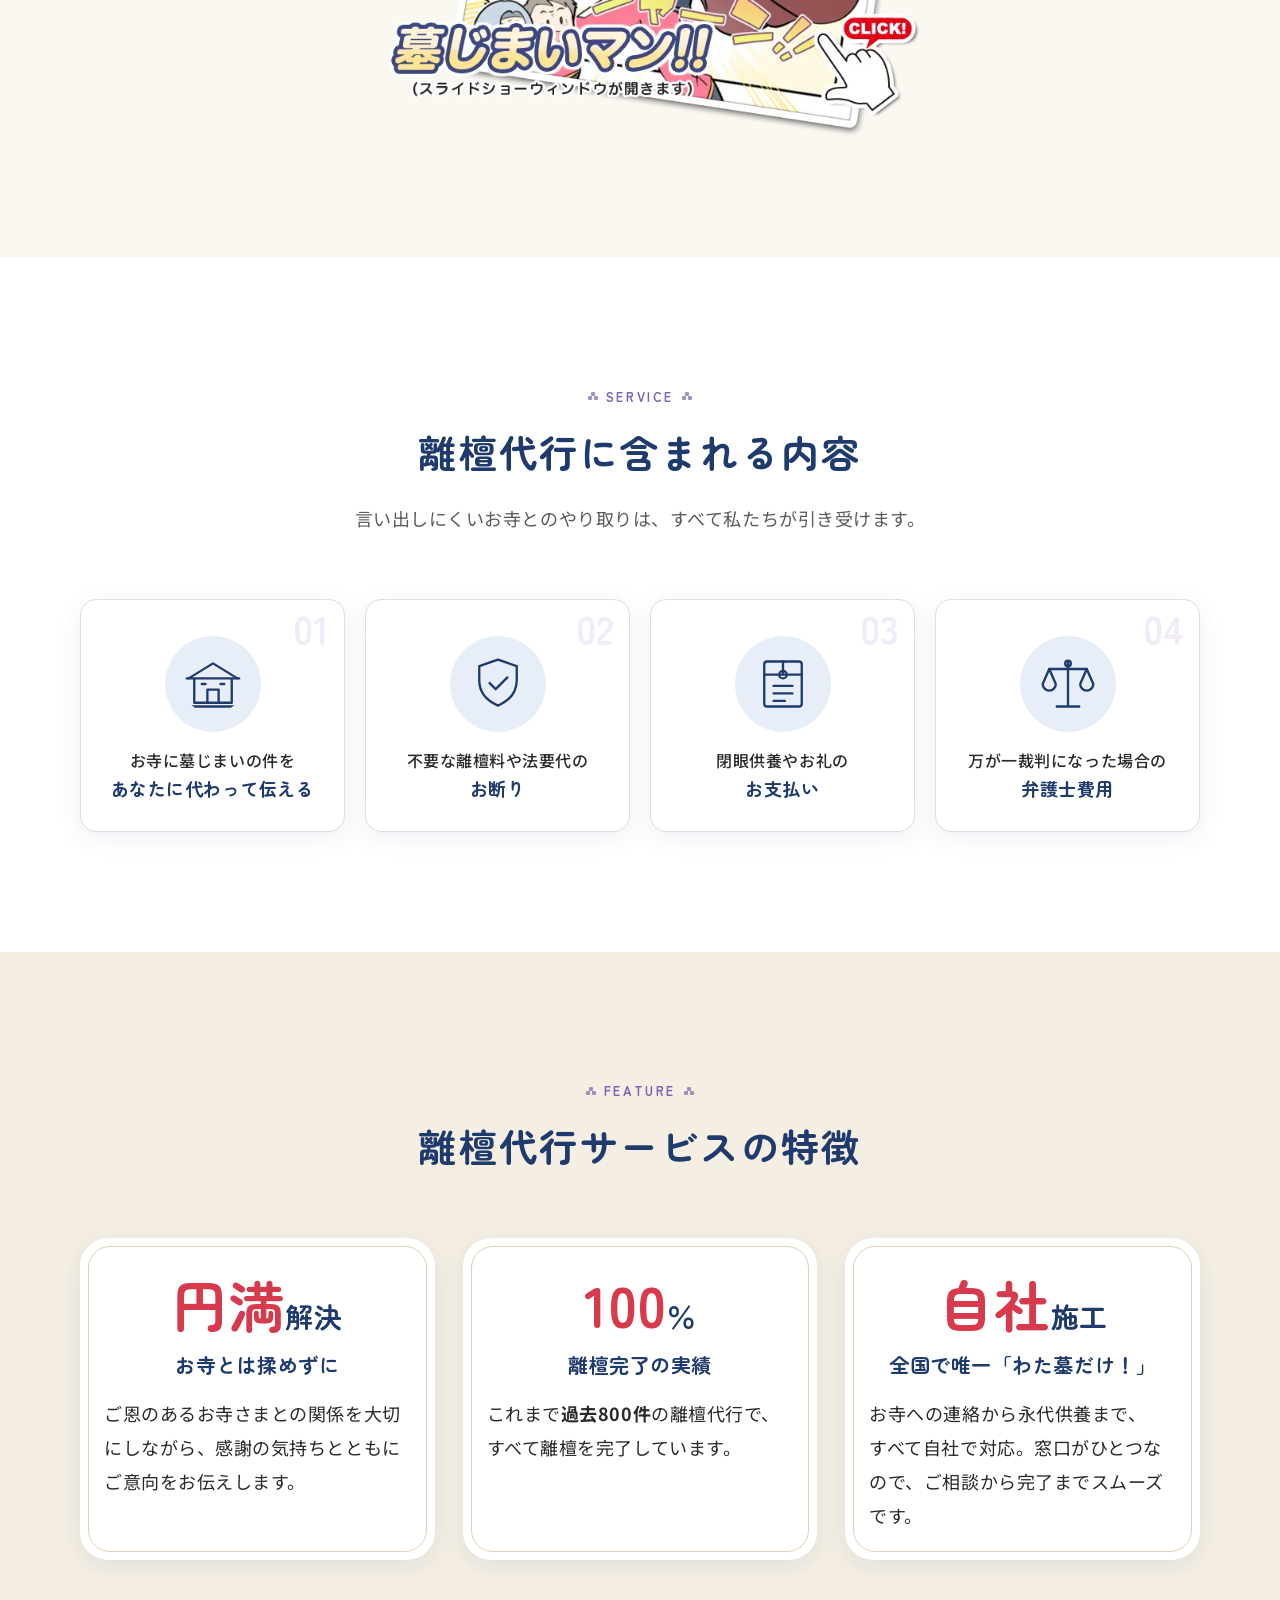
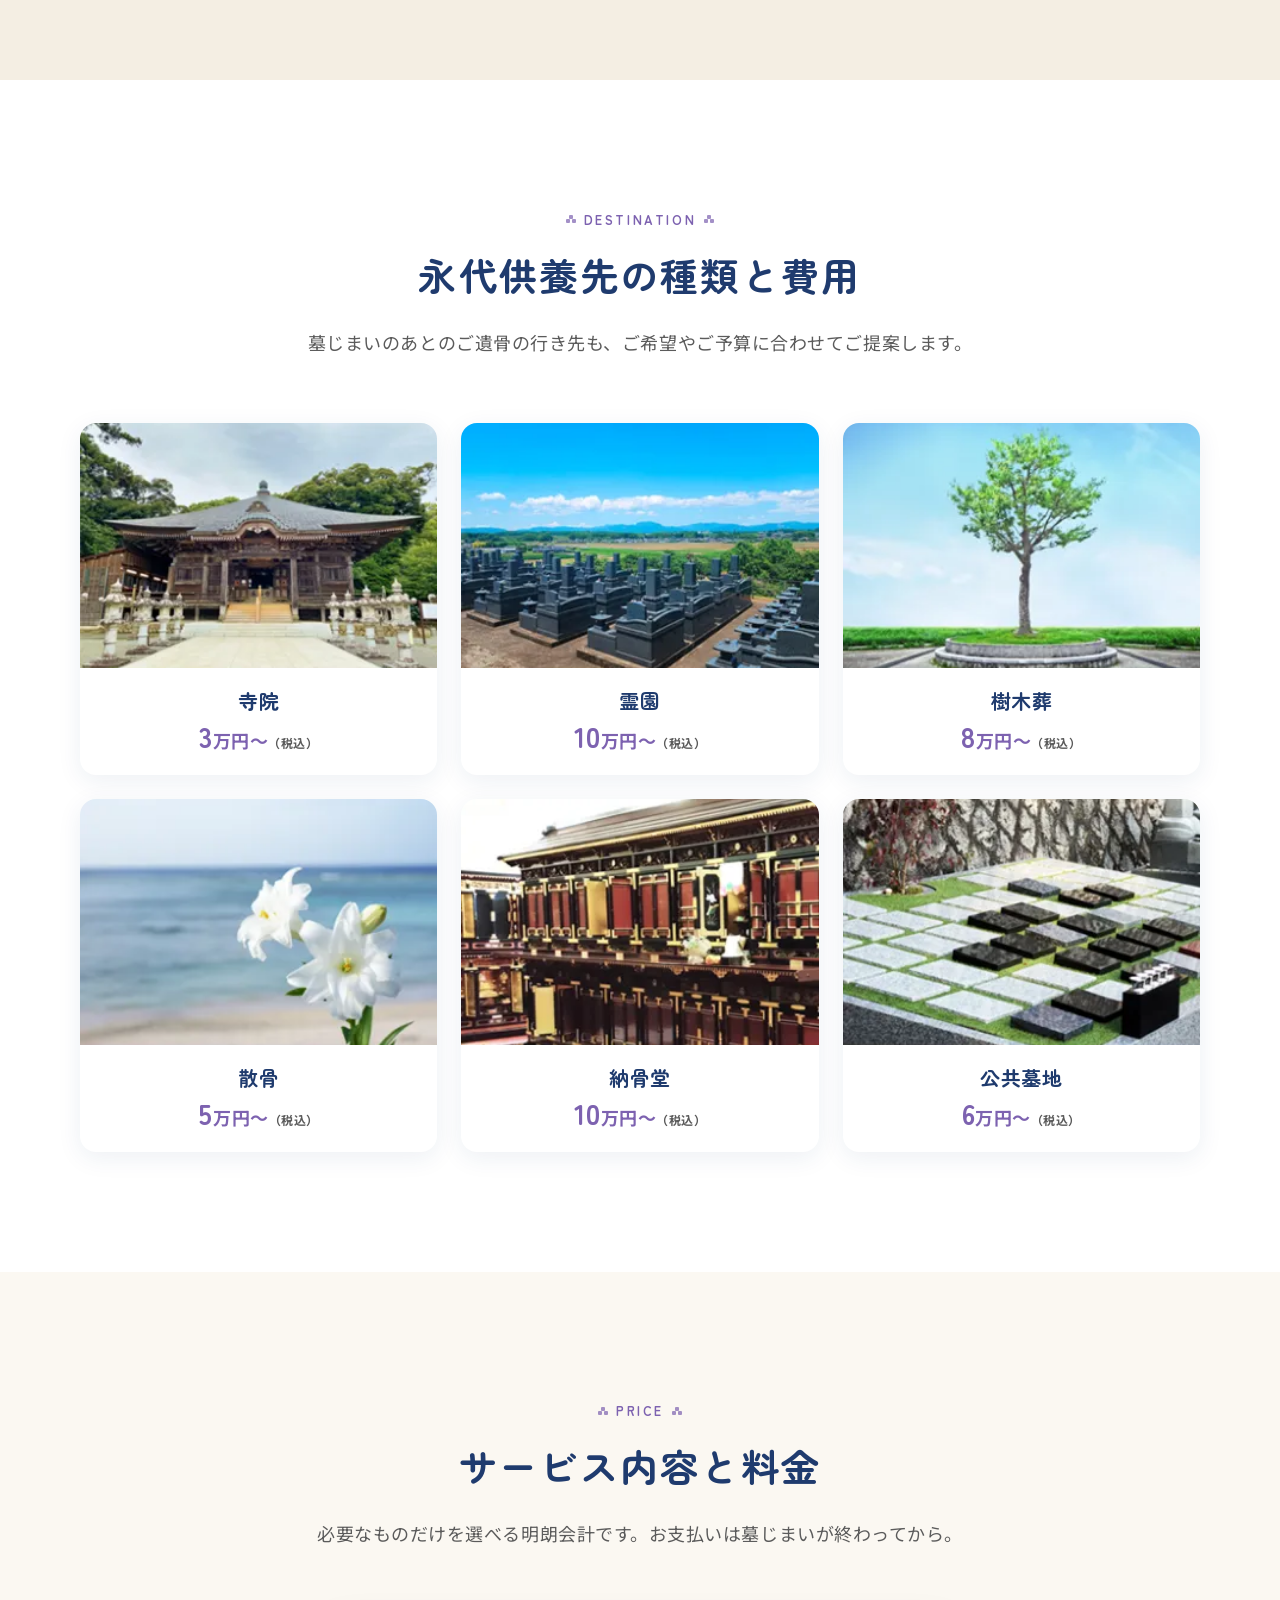
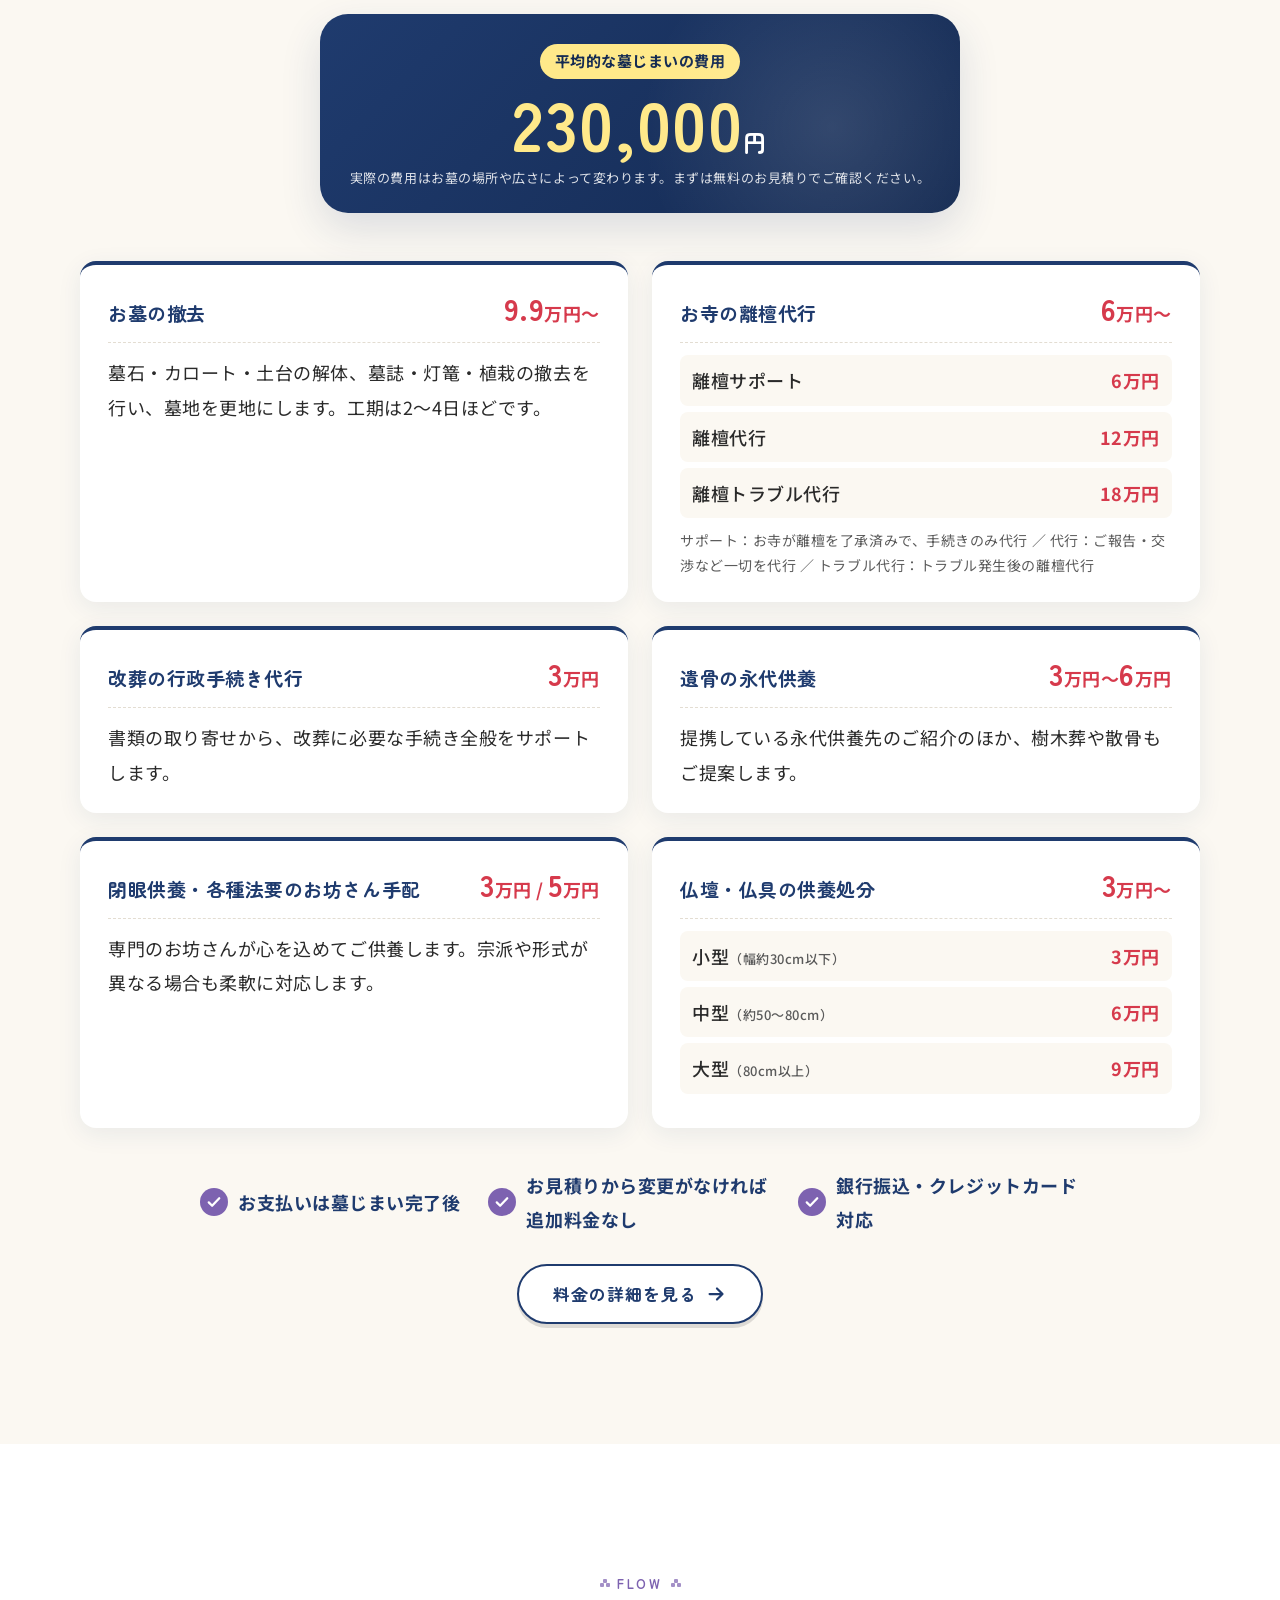
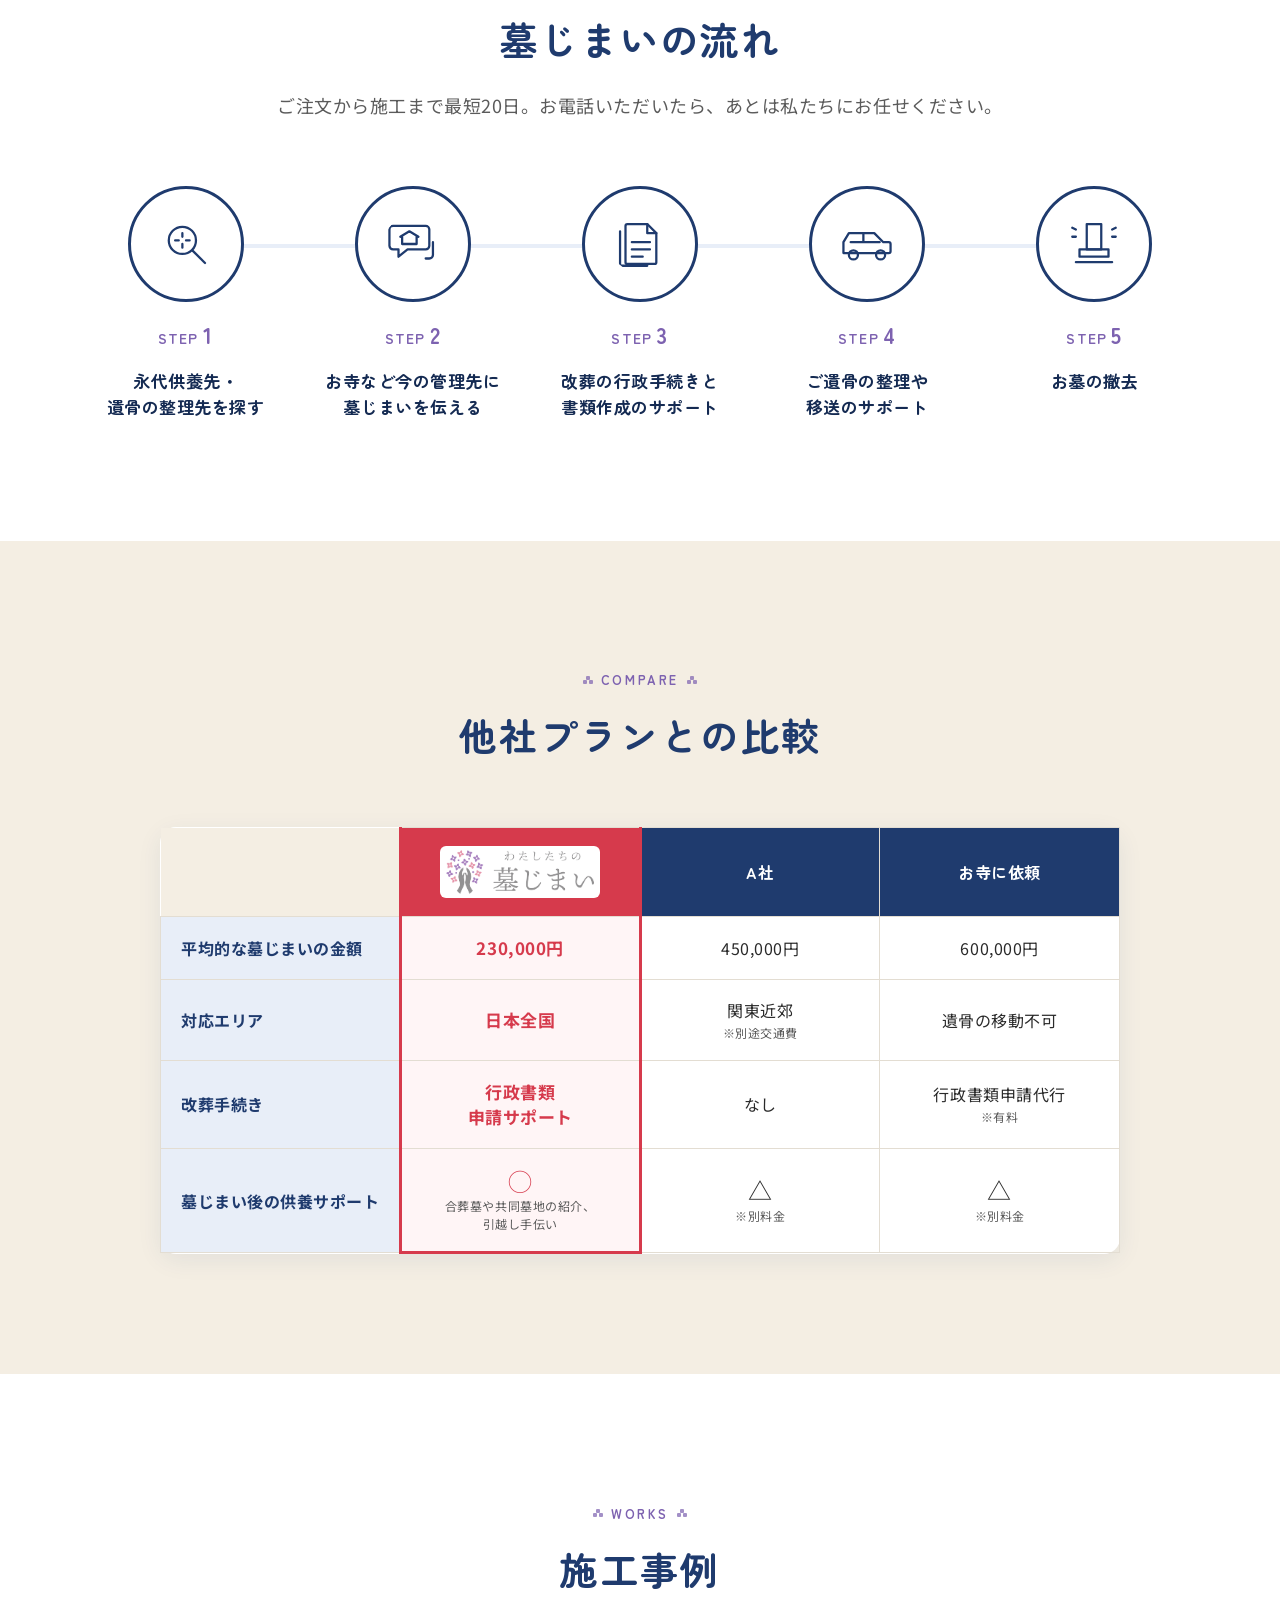
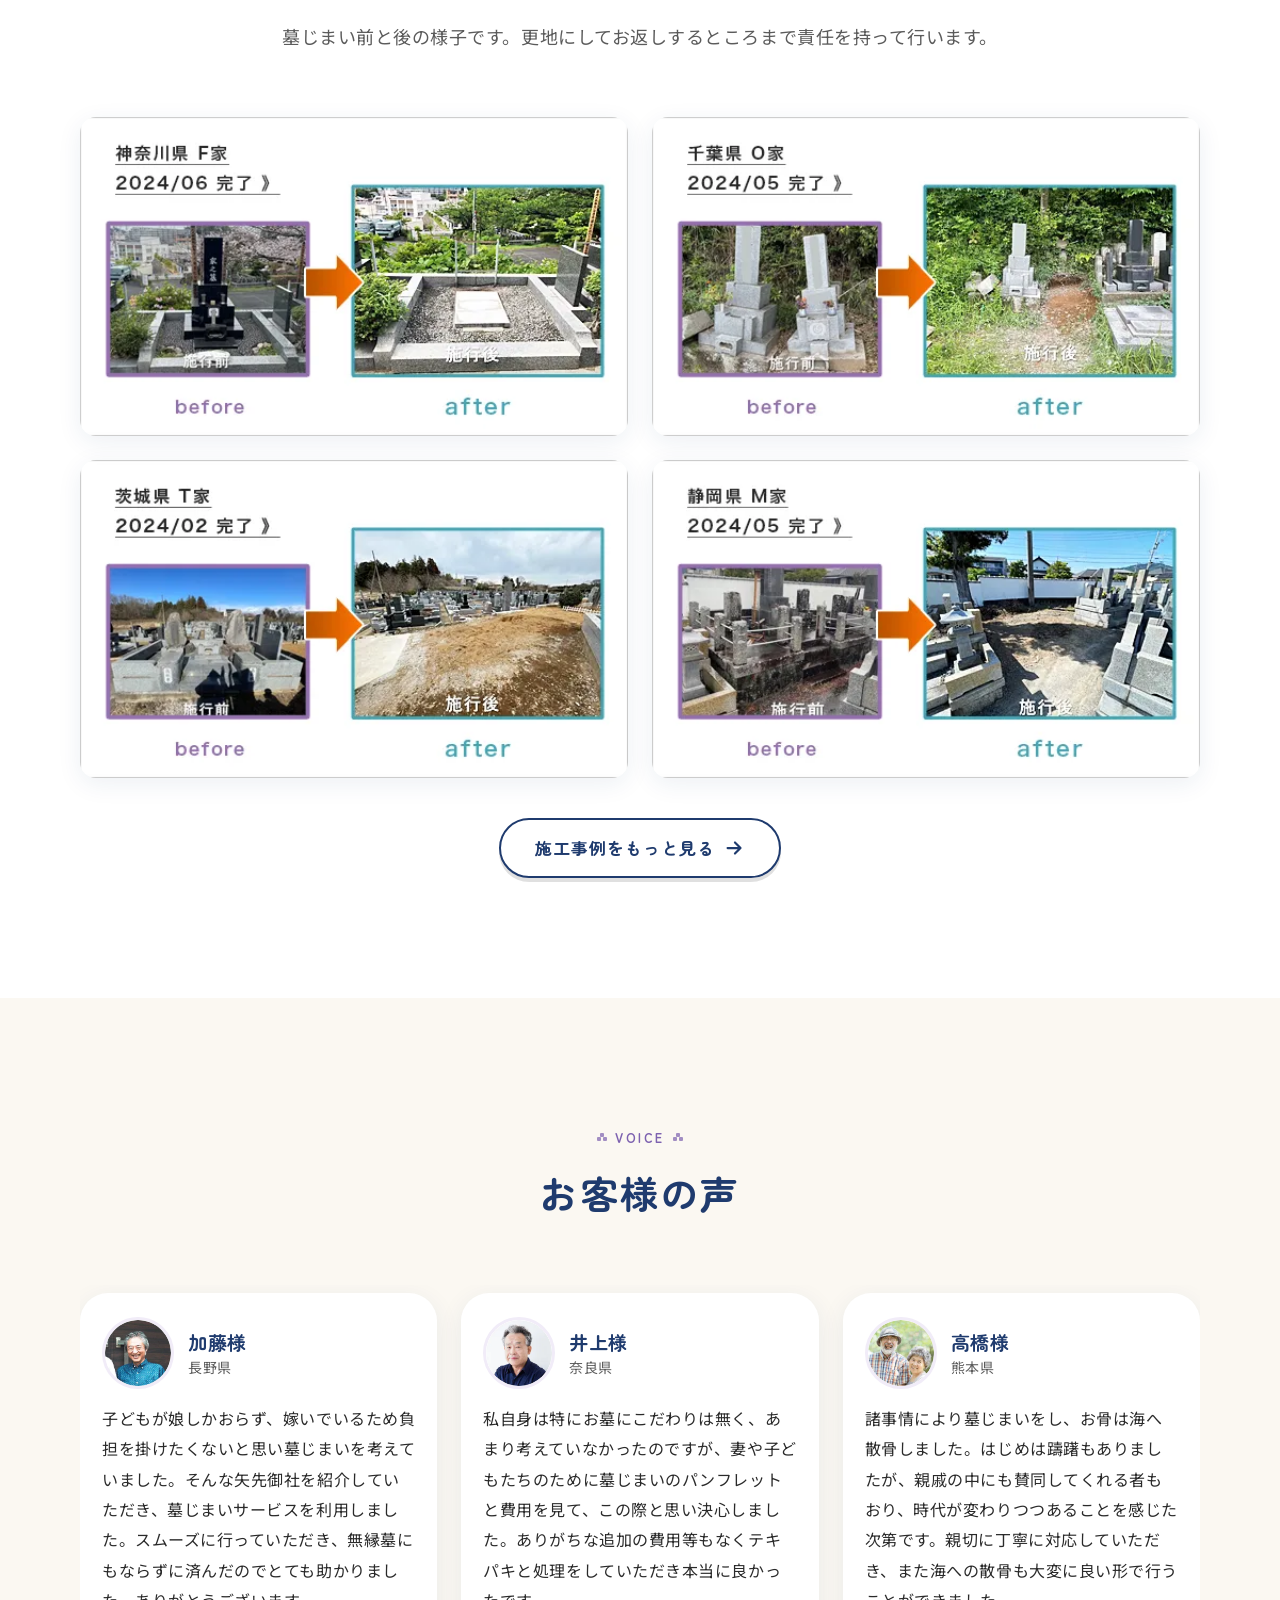
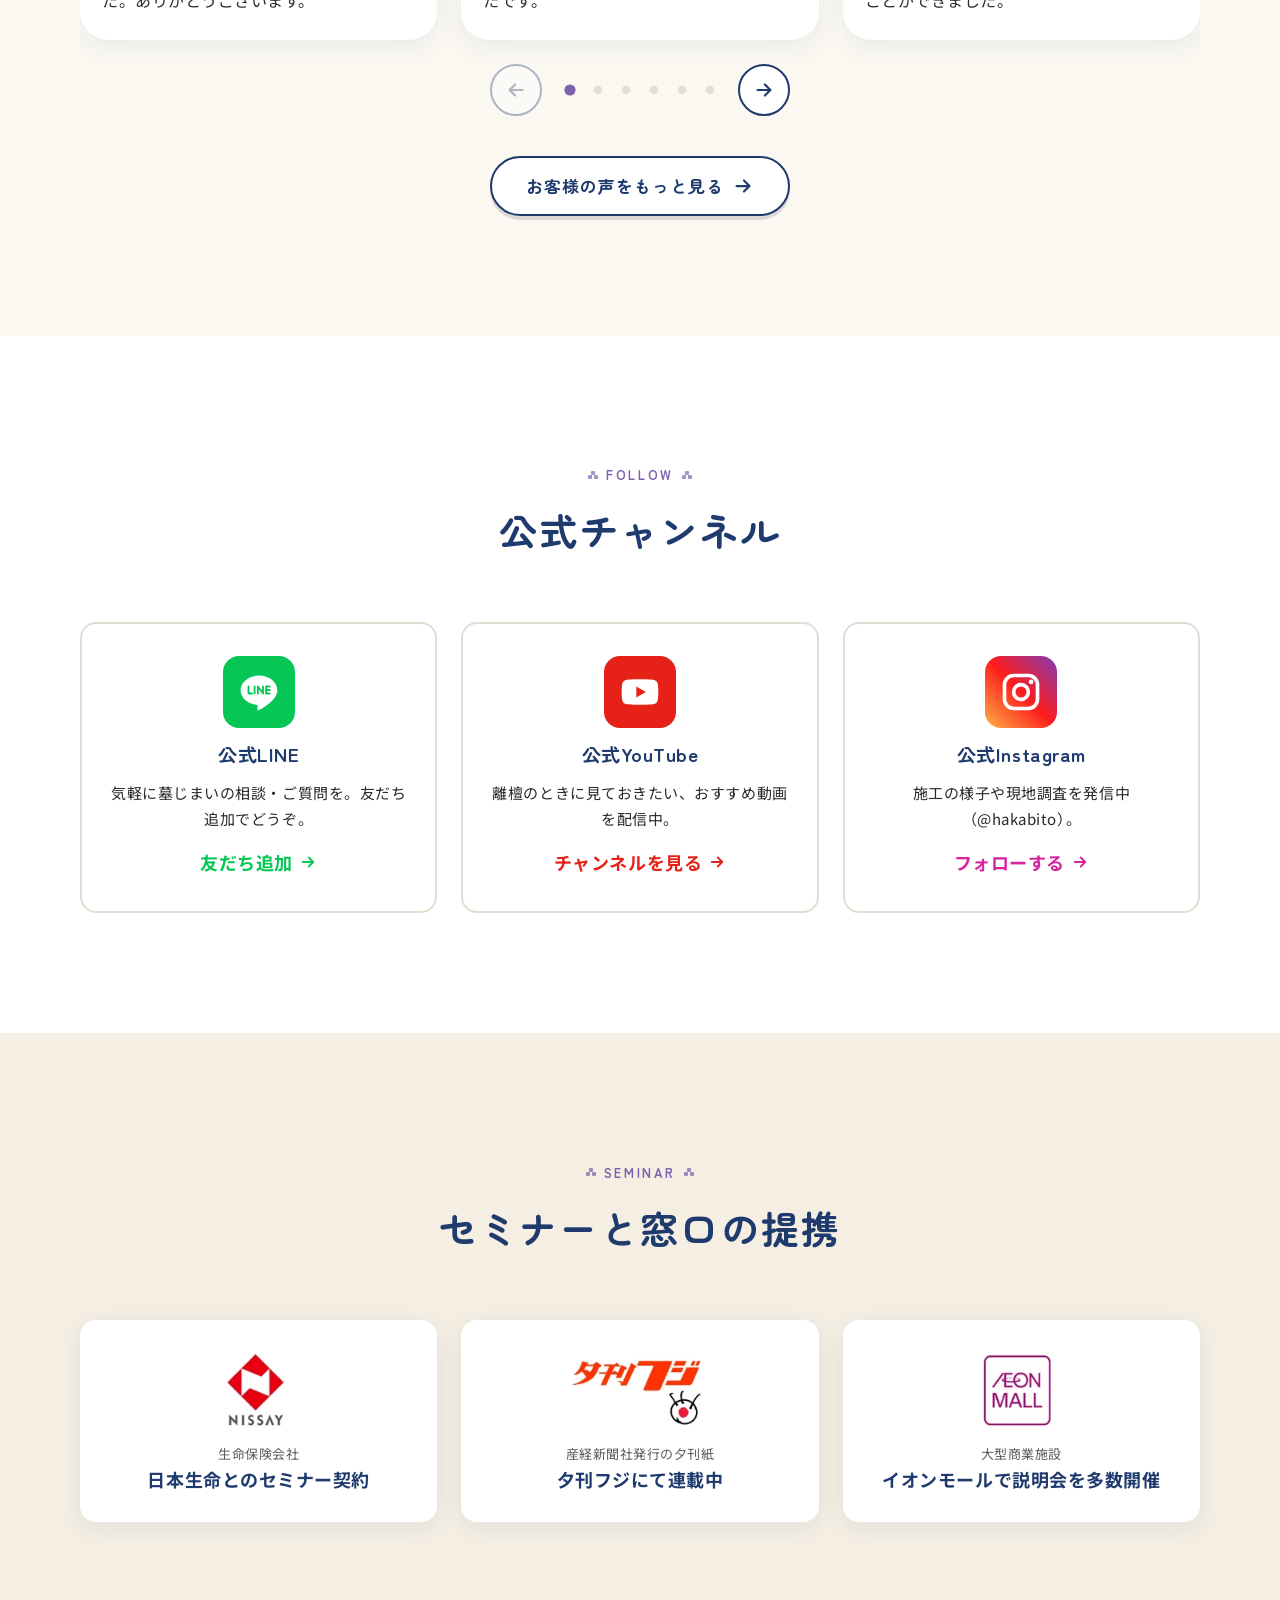
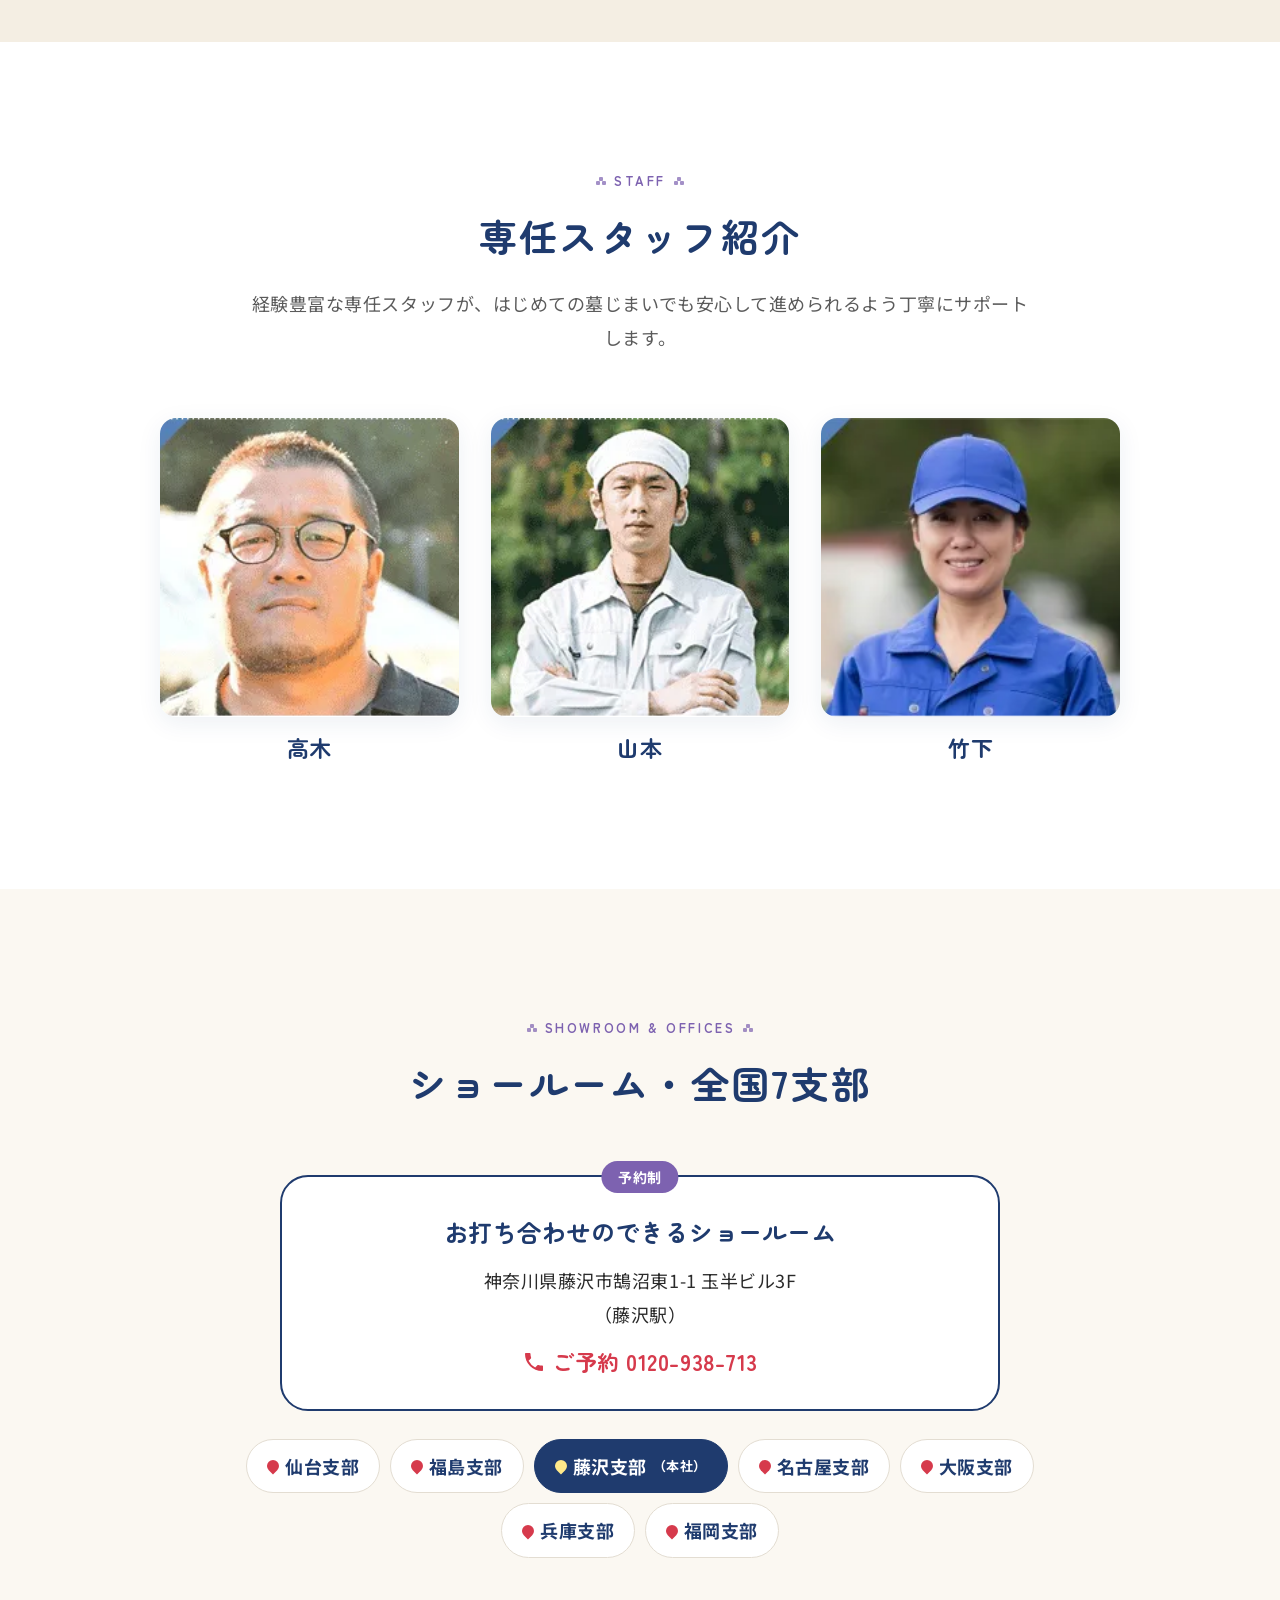
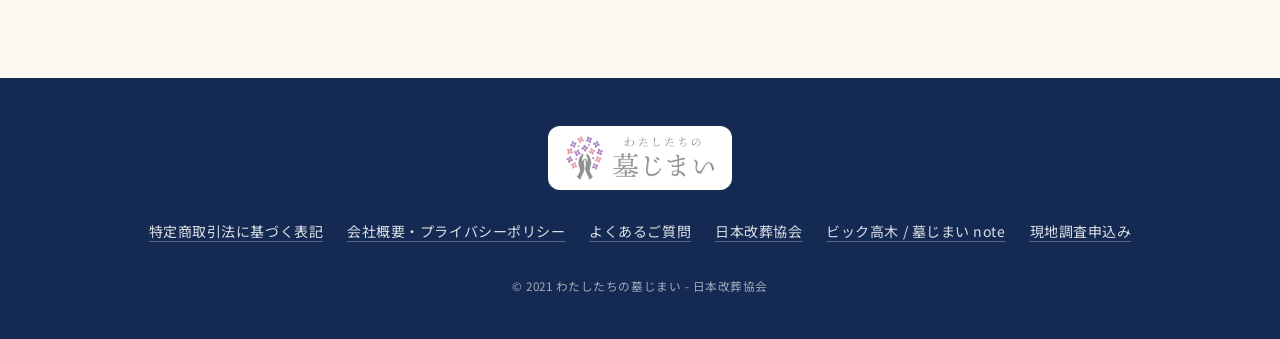
==== commit 0e986c06: "Merge pull request #5 from blacknyaa/feature/trust-sections 施工事例〜スタッフ・支部セクションとスライダー" ====
--- a/index.html
+++ b/index.html
@@ -25,6 +25,8 @@
   <symbol id="i-down" viewBox="0 0 24 24"><path fill="none" stroke="currentColor" stroke-width="2.4" stroke-linecap="round" stroke-linejoin="round" d="m6 9 6 6 6-6"/></symbol>
   <symbol id="i-up" viewBox="0 0 24 24"><path fill="none" stroke="currentColor" stroke-width="2.4" stroke-linecap="round" stroke-linejoin="round" d="m6 15 6-6 6 6"/></symbol>
   <symbol id="i-check" viewBox="0 0 24 24"><path fill="none" stroke="currentColor" stroke-width="3" stroke-linecap="round" stroke-linejoin="round" d="m5 12.5 4.5 4.5L19 7"/></symbol>
+  <symbol id="i-youtube" viewBox="0 0 24 24"><path fill="currentColor" d="M21.6 7.2a2.5 2.5 0 0 0-1.8-1.8C18.2 5 12 5 12 5s-6.2 0-7.8.4a2.5 2.5 0 0 0-1.8 1.8C2 8.8 2 12 2 12s0 3.2.4 4.8a2.5 2.5 0 0 0 1.8 1.8c1.6.4 7.8.4 7.8.4s6.2 0 7.8-.4a2.5 2.5 0 0 0 1.8-1.8c.4-1.6.4-4.8.4-4.8s0-3.2-.4-4.8zM10 15V9l5.2 3z"/></symbol>
+  <symbol id="i-instagram" viewBox="0 0 24 24"><g fill="none" stroke="currentColor" stroke-width="2"><rect x="3" y="3" width="18" height="18" rx="5"/><circle cx="12" cy="12" r="4"/></g><circle cx="17.5" cy="6.5" r="1.3" fill="currentColor"/></symbol>
 </svg>
 
 <a class="skip" href="#main">本文へ移動</a>
@@ -274,6 +276,375 @@
   </div>
 </section>
 
+<section class="section dest" id="destination" aria-labelledby="dest-title">
+  <div class="container">
+    <div class="sec-head" data-reveal>
+      <span class="sec-head__en">DESTINATION</span>
+      <h2 class="sec-head__title" id="dest-title">永代供養先の種類と費用</h2>
+      <p class="sec-head__lead">墓じまいのあとのご遺骨の行き先も、ご希望やご予算に合わせてご提案します。</p>
+    </div>
+    <ul class="dest__list" data-reveal-stagger>
+      <li class="dest__item" data-reveal>
+        <div class="dest__img"><img src="assets/img/eitai-01.webp" alt="" width="300" height="311" loading="lazy"></div>
+        <h3 class="dest__name">寺院</h3>
+        <p class="dest__price"><b>3</b>万円〜<small>（税込）</small></p>
+      </li>
+      <li class="dest__item" data-reveal>
+        <div class="dest__img"><img src="assets/img/eitai-02.webp" alt="" width="300" height="311" loading="lazy"></div>
+        <h3 class="dest__name">霊園</h3>
+        <p class="dest__price"><b>10</b>万円〜<small>（税込）</small></p>
+      </li>
+      <li class="dest__item" data-reveal>
+        <div class="dest__img"><img src="assets/img/eitai-03.webp" alt="" width="300" height="311" loading="lazy"></div>
+        <h3 class="dest__name">樹木葬</h3>
+        <p class="dest__price"><b>8</b>万円〜<small>（税込）</small></p>
+      </li>
+      <li class="dest__item" data-reveal>
+        <div class="dest__img"><img src="assets/img/eitai-04.webp" alt="" width="300" height="311" loading="lazy"></div>
+        <h3 class="dest__name">散骨</h3>
+        <p class="dest__price"><b>5</b>万円〜<small>（税込）</small></p>
+      </li>
+      <li class="dest__item" data-reveal>
+        <div class="dest__img"><img src="assets/img/eitai-05.webp" alt="" width="300" height="311" loading="lazy"></div>
+        <h3 class="dest__name">納骨堂</h3>
+        <p class="dest__price"><b>10</b>万円〜<small>（税込）</small></p>
+      </li>
+      <li class="dest__item" data-reveal>
+        <div class="dest__img"><img src="assets/img/eitai-06.webp" alt="" width="300" height="311" loading="lazy"></div>
+        <h3 class="dest__name">公共墓地</h3>
+        <p class="dest__price"><b>6</b>万円〜<small>（税込）</small></p>
+      </li>
+    </ul>
+  </div>
+</section>
+
+<section class="section section--cream price" id="price" aria-labelledby="price-title">
+  <div class="container">
+    <div class="sec-head" data-reveal>
+      <span class="sec-head__en">PRICE</span>
+      <h2 class="sec-head__title" id="price-title">サービス内容と料金</h2>
+      <p class="sec-head__lead">必要なものだけを選べる明朗会計です。お支払いは墓じまいが終わってから。</p>
+    </div>
+
+    <div class="price__avg" data-reveal="zoom">
+      <p class="price__avg-label">平均的な墓じまいの費用</p>
+      <p class="price__avg-num"><b data-count="230000" data-format="comma">230,000</b>円</p>
+      <p class="price__avg-note">実際の費用はお墓の場所や広さによって変わります。まずは無料のお見積りでご確認ください。</p>
+    </div>
+
+    <ul class="price__list" data-reveal-stagger>
+      <li class="price__item" data-reveal>
+        <div class="price__head">
+          <h3 class="price__title">お墓の撤去</h3>
+          <p class="price__yen"><b>9.9</b>万円〜</p>
+        </div>
+        <p>墓石・カロート・土台の解体、墓誌・灯篭・植栽の撤去を行い、墓地を更地にします。工期は2〜4日ほどです。</p>
+      </li>
+      <li class="price__item" data-reveal>
+        <div class="price__head">
+          <h3 class="price__title">お寺の離檀代行</h3>
+          <p class="price__yen"><b>6</b>万円〜</p>
+        </div>
+        <dl class="price__plans">
+          <div><dt>離檀サポート</dt><dd>6万円</dd></div>
+          <div><dt>離檀代行</dt><dd>12万円</dd></div>
+          <div><dt>離檀トラブル代行</dt><dd>18万円</dd></div>
+        </dl>
+        <p class="price__small">サポート：お寺が離檀を了承済みで、手続きのみ代行 ／ 代行：ご報告・交渉など一切を代行 ／ トラブル代行：トラブル発生後の離檀代行</p>
+      </li>
+      <li class="price__item" data-reveal>
+        <div class="price__head">
+          <h3 class="price__title">改葬の行政手続き代行</h3>
+          <p class="price__yen"><b>3</b>万円</p>
+        </div>
+        <p>書類の取り寄せから、改葬に必要な手続き全般をサポートします。</p>
+      </li>
+      <li class="price__item" data-reveal>
+        <div class="price__head">
+          <h3 class="price__title">遺骨の永代供養</h3>
+          <p class="price__yen"><b>3</b>万円〜<b>6</b>万円</p>
+        </div>
+        <p>提携している永代供養先のご紹介のほか、樹木葬や散骨もご提案します。</p>
+      </li>
+      <li class="price__item" data-reveal>
+        <div class="price__head">
+          <h3 class="price__title">閉眼供養・各種法要の<br class="sp">お坊さん手配</h3>
+          <p class="price__yen"><b>3</b>万円 / <b>5</b>万円</p>
+        </div>
+        <p>専門のお坊さんが心を込めてご供養します。宗派や形式が異なる場合も柔軟に対応します。</p>
+      </li>
+      <li class="price__item" data-reveal>
+        <div class="price__head">
+          <h3 class="price__title">仏壇・仏具の供養処分</h3>
+          <p class="price__yen"><b>3</b>万円〜</p>
+        </div>
+        <dl class="price__plans">
+          <div><dt>小型<small>（幅約30cm以下）</small></dt><dd>3万円</dd></div>
+          <div><dt>中型<small>（約50〜80cm）</small></dt><dd>6万円</dd></div>
+          <div><dt>大型<small>（80cm以上）</small></dt><dd>9万円</dd></div>
+        </dl>
+      </li>
+    </ul>
+
+    <ul class="price__points" data-reveal>
+      <li><svg aria-hidden="true"><use href="#i-check"/></svg>お支払いは墓じまい完了後</li>
+      <li><svg aria-hidden="true"><use href="#i-check"/></svg>お見積りから変更がなければ追加料金なし</li>
+      <li><svg aria-hidden="true"><use href="#i-check"/></svg>銀行振込・クレジットカード対応</li>
+    </ul>
+    <p class="price__more" data-reveal><a class="btn btn--ghost" href="https://kaiso.or.jp/haka/price/">料金の詳細を見る<svg class="btn__arrow" aria-hidden="true"><use href="#i-arrow"/></svg></a></p>
+  </div>
+</section>
+
+<section class="section flow" id="flow" aria-labelledby="flow-title">
+  <div class="container">
+    <div class="sec-head" data-reveal>
+      <span class="sec-head__en">FLOW</span>
+      <h2 class="sec-head__title" id="flow-title">墓じまいの流れ</h2>
+      <p class="sec-head__lead">ご注文から施工まで最短20日。お電話いただいたら、あとは私たちにお任せください。</p>
+    </div>
+    <ol class="flow__list" data-flow>
+      <li class="flow__item" data-reveal>
+        <span class="flow__step">STEP<b>1</b></span>
+        <svg class="flow__icon" viewBox="0 0 64 64" aria-hidden="true"><g fill="none" stroke="currentColor" stroke-width="2.5" stroke-linecap="round" stroke-linejoin="round"><circle cx="28" cy="28" r="15"/><path d="m39 39 14 14"/><path d="M28 20v4m-8 4h4m8 0h4m-8 4v4"/></g></svg>
+        <h3 class="flow__title">永代供養先・<br>遺骨の整理先を探す</h3>
+      </li>
+      <li class="flow__item" data-reveal>
+        <span class="flow__step">STEP<b>2</b></span>
+        <svg class="flow__icon" viewBox="0 0 64 64" aria-hidden="true"><g fill="none" stroke="currentColor" stroke-width="2.5" stroke-linecap="round" stroke-linejoin="round"><path d="M10 12h36a4 4 0 0 1 4 4v18a4 4 0 0 1-4 4H26l-10 8v-8h-6a4 4 0 0 1-4-4V16a4 4 0 0 1 4-4z"/><path d="m18 24 10-6 10 6M20 24v8h16v-8"/><path d="M54 30v14a4 4 0 0 1-4 4h-4"/></g></svg>
+        <h3 class="flow__title">お寺など今の管理先に<br>墓じまいを伝える</h3>
+      </li>
+      <li class="flow__item" data-reveal>
+        <span class="flow__step">STEP<b>3</b></span>
+        <svg class="flow__icon" viewBox="0 0 64 64" aria-hidden="true"><g fill="none" stroke="currentColor" stroke-width="2.5" stroke-linecap="round" stroke-linejoin="round"><path d="M18 10h22l10 10v32a2 2 0 0 1-2 2H18a2 2 0 0 1-2-2V12a2 2 0 0 1 2-2z"/><path d="M40 10v10h10M23 30h20M23 38h20M23 46h12"/><path d="M10 18v36a2 2 0 0 0 2 2h28"/></g></svg>
+        <h3 class="flow__title">改葬の行政手続きと<br>書類作成のサポート</h3>
+      </li>
+      <li class="flow__item" data-reveal>
+        <span class="flow__step">STEP<b>4</b></span>
+        <svg class="flow__icon" viewBox="0 0 64 64" aria-hidden="true"><g fill="none" stroke="currentColor" stroke-width="2.5" stroke-linecap="round" stroke-linejoin="round"><path d="M6 40V30l6-10h28l10 10h6a2 2 0 0 1 2 2v8a2 2 0 0 1-2 2H6z"/><circle cx="17" cy="44" r="5"/><circle cx="47" cy="44" r="5"/><path d="M14 30h32M28 20v10"/></g></svg>
+        <h3 class="flow__title">ご遺骨の整理や<br>移送のサポート</h3>
+      </li>
+      <li class="flow__item" data-reveal>
+        <span class="flow__step">STEP<b>5</b></span>
+        <svg class="flow__icon" viewBox="0 0 64 64" aria-hidden="true"><g fill="none" stroke="currentColor" stroke-width="2.5" stroke-linecap="round" stroke-linejoin="round"><path d="M24 10h16v28H24z"/><path d="M16 38h32v8H16zM12 52h40"/><path d="M8 14l4 2M8 24h4M56 14l-4 2M56 24h-4"/></g></svg>
+        <h3 class="flow__title">お墓の撤去</h3>
+      </li>
+    </ol>
+  </div>
+</section>
+
+<section class="section section--beige compare" id="compare" aria-labelledby="compare-title">
+  <div class="container">
+    <div class="sec-head" data-reveal>
+      <span class="sec-head__en">COMPARE</span>
+      <h2 class="sec-head__title" id="compare-title">他社プランとの比較</h2>
+    </div>
+    <div class="compare__wrap" data-reveal>
+      <table class="compare__table">
+        <thead>
+          <tr>
+            <td></td>
+            <th scope="col" class="is-us"><img src="assets/img/logo.png" alt="わたしたちの墓じまい" width="203" height="60" loading="lazy"></th>
+            <th scope="col">A社</th>
+            <th scope="col">お寺に依頼</th>
+          </tr>
+        </thead>
+        <tbody>
+          <tr>
+            <th scope="row">平均的な墓じまいの金額</th>
+            <td class="is-us"><strong>230,000円</strong></td>
+            <td>450,000円</td>
+            <td>600,000円</td>
+          </tr>
+          <tr>
+            <th scope="row">対応エリア</th>
+            <td class="is-us"><strong>日本全国</strong></td>
+            <td>関東近郊<small>※別途交通費</small></td>
+            <td>遺骨の移動不可</td>
+          </tr>
+          <tr>
+            <th scope="row">改葬手続き</th>
+            <td class="is-us"><strong>行政書類<br>申請サポート</strong></td>
+            <td>なし</td>
+            <td>行政書類申請代行<small>※有料</small></td>
+          </tr>
+          <tr>
+            <th scope="row">墓じまい後の供養サポート</th>
+            <td class="is-us"><span class="compare__mark compare__mark--o" aria-hidden="true">◯</span><span class="sr-only">あり</span><small>合葬墓や共同墓地の紹介、引越し手伝い</small></td>
+            <td><span class="compare__mark" aria-hidden="true">△</span><span class="sr-only">一部あり</span><small>※別料金</small></td>
+            <td><span class="compare__mark" aria-hidden="true">△</span><span class="sr-only">一部あり</span><small>※別料金</small></td>
+          </tr>
+        </tbody>
+      </table>
+    </div>
+  </div>
+</section>
+
+<section class="section works" id="works" aria-labelledby="works-title">
+  <div class="container">
+    <div class="sec-head" data-reveal>
+      <span class="sec-head__en">WORKS</span>
+      <h2 class="sec-head__title" id="works-title">施工事例</h2>
+      <p class="sec-head__lead">墓じまい前と後の様子です。更地にしてお返しするところまで責任を持って行います。</p>
+    </div>
+    <ul class="works__list" data-reveal-stagger>
+      <li data-reveal><img src="assets/img/works-01.webp" alt="神奈川県 F家 2024年6月完了。施工前と施工後の写真" width="514" height="299" loading="lazy"></li>
+      <li data-reveal><img src="assets/img/works-02.webp" alt="施工事例2。施工前と施工後の写真" width="514" height="299" loading="lazy"></li>
+      <li data-reveal><img src="assets/img/works-03.webp" alt="施工事例3。施工前と施工後の写真" width="514" height="299" loading="lazy"></li>
+      <li data-reveal><img src="assets/img/works-04.webp" alt="施工事例4。施工前と施工後の写真" width="514" height="299" loading="lazy"></li>
+    </ul>
+    <p class="more" data-reveal><a class="btn btn--ghost" href="https://kaiso.or.jp/haka/category/exconstruction/">施工事例をもっと見る<svg class="btn__arrow" aria-hidden="true"><use href="#i-arrow"/></svg></a></p>
+  </div>
+</section>
+
+<section class="section section--cream voice" id="voice" aria-labelledby="voice-title">
+  <div class="container">
+    <div class="sec-head" data-reveal>
+      <span class="sec-head__en">VOICE</span>
+      <h2 class="sec-head__title" id="voice-title">お客様の声</h2>
+    </div>
+    <div class="slider" data-slider data-reveal>
+      <ul class="slider__track voice__list" data-slider-track>
+        <li class="voice__item">
+          <div class="voice__who"><img src="assets/img/voice-01.webp" alt="" width="200" height="200" loading="lazy"><p><b>加藤様</b>長野県</p></div>
+          <p class="voice__text">子どもが娘しかおらず、嫁いでいるため負担を掛けたくないと思い墓じまいを考えていました。そんな矢先御社を紹介していただき、墓じまいサービスを利用しました。スムーズに行っていただき、無縁墓にもならずに済んだのでとても助かりました。ありがとうございます。</p>
+        </li>
+        <li class="voice__item">
+          <div class="voice__who"><img src="assets/img/voice-02.webp" alt="" width="200" height="200" loading="lazy"><p><b>井上様</b>奈良県</p></div>
+          <p class="voice__text">私自身は特にお墓にこだわりは無く、あまり考えていなかったのですが、妻や子どもたちのために墓じまいのパンフレットと費用を見て、この際と思い決心しました。ありがちな追加の費用等もなくテキパキと処理をしていただき本当に良かったです。</p>
+        </li>
+        <li class="voice__item">
+          <div class="voice__who"><img src="assets/img/voice-03.webp" alt="" width="200" height="200" loading="lazy"><p><b>高橋様</b>熊本県</p></div>
+          <p class="voice__text">諸事情により墓じまいをし、お骨は海へ散骨しました。はじめは躊躇もありましたが、親戚の中にも賛同してくれる者もおり、時代が変わりつつあることを感じた次第です。親切に丁寧に対応していただき、また海への散骨も大変に良い形で行うことができました。</p>
+        </li>
+        <li class="voice__item">
+          <div class="voice__who"><img src="assets/img/voice-04.webp" alt="" width="200" height="200" loading="lazy"><p><b>山村様</b>岡山県</p></div>
+          <p class="voice__text">実家の墓の将来を漠然と案じており、御社のHPから問い合わせをしてみました。お墓が不便な場所にあるので金額的なことなど色々不安を持っておりましたが、思った以上の良心的な金額で、親切に対応していただけてスムーズに墓じまいを終えることができました。</p>
+        </li>
+        <li class="voice__item">
+          <div class="voice__who"><img src="assets/img/voice-05.webp" alt="" width="200" height="200" loading="lazy"><p><b>大川様</b>長野県</p></div>
+          <p class="voice__text">墓が不便なところにあるため、移動するか墓じまいをするか、悩んでいました。私自身、足腰が弱くなってきてしまい、墓参りも億劫になっていました。身内と相談し、墓じまいをすることにしました。親切丁寧に対応していただき、お願いしてよかったと思いました。</p>
+        </li>
+        <li class="voice__item">
+          <div class="voice__who"><img src="assets/img/voice-06.webp" alt="" width="200" height="200" loading="lazy"><p><b>高嶋様</b>高知県</p></div>
+          <p class="voice__text">お寺の檀家でしたが、維持費が高いのが悩みでした。今後、子どもや孫の負担になるのではと思い、共同墓地にすることに決めました。家族も賛成してくれて、悩みも解消されたので、気持ちが楽になりました。</p>
+        </li>
+      </ul>
+      <div class="slider__nav">
+        <button class="slider__btn" type="button" data-slider-prev aria-label="前のお客様の声"><svg aria-hidden="true"><use href="#i-arrow"/></svg></button>
+        <div class="slider__dots" data-slider-dots></div>
+        <button class="slider__btn" type="button" data-slider-next aria-label="次のお客様の声"><svg aria-hidden="true"><use href="#i-arrow"/></svg></button>
+      </div>
+    </div>
+    <p class="more" data-reveal><a class="btn btn--ghost" href="https://kaiso.or.jp/haka/voice/">お客様の声をもっと見る<svg class="btn__arrow" aria-hidden="true"><use href="#i-arrow"/></svg></a></p>
+  </div>
+</section>
+
+<section class="section follow" aria-labelledby="follow-title">
+  <div class="container">
+    <div class="sec-head" data-reveal>
+      <span class="sec-head__en">FOLLOW</span>
+      <h2 class="sec-head__title" id="follow-title">公式チャンネル</h2>
+    </div>
+    <ul class="follow__list" data-reveal-stagger>
+      <li data-reveal>
+        <a class="follow__item follow__item--line" href="https://lin.ee/uL9yeTK" target="_blank" rel="noopener">
+          <svg class="follow__icon" aria-hidden="true"><use href="#i-line"/></svg>
+          <span class="follow__name">公式LINE</span>
+          <span class="follow__text">気軽に墓じまいの相談・ご質問を。友だち追加でどうぞ。</span>
+          <span class="follow__go">友だち追加<svg aria-hidden="true"><use href="#i-arrow"/></svg></span>
+        </a>
+      </li>
+      <li data-reveal>
+        <a class="follow__item follow__item--yt" href="https://www.youtube.com/channel/UC762KR0k_Qvi0kqD-qpqxUw" target="_blank" rel="noopener">
+          <svg class="follow__icon" aria-hidden="true"><use href="#i-youtube"/></svg>
+          <span class="follow__name">公式YouTube</span>
+          <span class="follow__text">離檀のときに見ておきたい、おすすめ動画を配信中。</span>
+          <span class="follow__go">チャンネルを見る<svg aria-hidden="true"><use href="#i-arrow"/></svg></span>
+        </a>
+      </li>
+      <li data-reveal>
+        <a class="follow__item follow__item--ig" href="https://www.instagram.com/hakabito/" target="_blank" rel="noopener">
+          <svg class="follow__icon" aria-hidden="true"><use href="#i-instagram"/></svg>
+          <span class="follow__name">公式Instagram</span>
+          <span class="follow__text">施工の様子や現地調査を発信中（@hakabito）。</span>
+          <span class="follow__go">フォローする<svg aria-hidden="true"><use href="#i-arrow"/></svg></span>
+        </a>
+      </li>
+    </ul>
+  </div>
+</section>
+
+<section class="section section--beige partner" aria-labelledby="partner-title">
+  <div class="container">
+    <div class="sec-head" data-reveal>
+      <span class="sec-head__en">SEMINAR</span>
+      <h2 class="sec-head__title" id="partner-title">セミナーと窓口の提携</h2>
+    </div>
+    <ul class="partner__list" data-reveal-stagger>
+      <li class="partner__item" data-reveal>
+        <div class="partner__logo"><img src="assets/img/partner-nissay.webp" alt="日本生命" width="200" height="166" loading="lazy"></div>
+        <p><small>生命保険会社</small>日本生命とのセミナー契約</p>
+      </li>
+      <li class="partner__item" data-reveal>
+        <div class="partner__logo"><img src="assets/img/partner-yukanfuji.webp" alt="夕刊フジ" width="200" height="166" loading="lazy"></div>
+        <p><small>産経新聞社発行の夕刊紙</small>夕刊フジにて連載中</p>
+      </li>
+      <li class="partner__item" data-reveal>
+        <div class="partner__logo"><img src="assets/img/partner-aeon.webp" alt="イオンモール" width="200" height="166" loading="lazy"></div>
+        <p><small>大型商業施設</small>イオンモールで説明会を多数開催</p>
+      </li>
+    </ul>
+  </div>
+</section>
+
+<section class="section staff" id="staff" aria-labelledby="staff-title">
+  <div class="container">
+    <div class="sec-head" data-reveal>
+      <span class="sec-head__en">STAFF</span>
+      <h2 class="sec-head__title" id="staff-title">専任スタッフ紹介</h2>
+      <p class="sec-head__lead">経験豊富な専任スタッフが、はじめての墓じまいでも安心して進められるよう丁寧にサポートします。</p>
+    </div>
+    <ul class="staff__list" data-reveal-stagger>
+      <li class="staff__item" data-reveal="zoom">
+        <div class="staff__photo"><img src="assets/img/staff-01.webp" alt="スタッフ 高木" width="330" height="221" loading="lazy"></div>
+        <p class="staff__name">高木</p>
+      </li>
+      <li class="staff__item" data-reveal="zoom">
+        <div class="staff__photo"><img src="assets/img/staff-02.webp" alt="スタッフ 山本" width="330" height="221" loading="lazy"></div>
+        <p class="staff__name">山本</p>
+      </li>
+      <li class="staff__item" data-reveal="zoom">
+        <div class="staff__photo"><img src="assets/img/staff-03.webp" alt="スタッフ 竹下" width="330" height="221" loading="lazy"></div>
+        <p class="staff__name">竹下</p>
+      </li>
+    </ul>
+  </div>
+</section>
+
+<section class="section section--cream office" aria-labelledby="office-title">
+  <div class="container">
+    <div class="sec-head" data-reveal>
+      <span class="sec-head__en">SHOWROOM &amp; OFFICES</span>
+      <h2 class="sec-head__title" id="office-title">ショールーム・全国7支部</h2>
+    </div>
+    <div class="office__room" data-reveal>
+      <p class="office__badge">予約制</p>
+      <h3 class="office__room-title">お打ち合わせのできるショールーム</h3>
+      <p class="office__addr">神奈川県藤沢市鵠沼東1-1 玉半ビル3F<br>（藤沢駅）</p>
+      <a class="office__tel" href="tel:0120938713"><svg aria-hidden="true"><use href="#i-phone"/></svg>ご予約 0120-938-713</a>
+    </div>
+    <ul class="office__list" data-reveal-stagger>
+      <li data-reveal>仙台支部</li>
+      <li data-reveal>福島支部</li>
+      <li data-reveal class="is-main">藤沢支部<small>（本社）</small></li>
+      <li data-reveal>名古屋支部</li>
+      <li data-reveal>大阪支部</li>
+      <li data-reveal>兵庫支部</li>
+      <li data-reveal>福岡支部</li>
+    </ul>
+  </div>
+</section>
+
 </main>
 
 <footer class="footer">
--- a/assets/css/style.css
+++ b/assets/css/style.css
@@ -1047,3 +1047,633 @@
   }
   .js [data-reveal] { opacity: 1; transform: none; }
 }
+
+.dest__list {
+  display: grid;
+  grid-template-columns: repeat(2, 1fr);
+  gap: 14px;
+}
+.dest__item {
+  overflow: hidden;
+  text-align: center;
+  background: var(--white);
+  border-radius: var(--radius);
+  box-shadow: var(--shadow);
+}
+.dest__img {
+  aspect-ratio: 300 / 206;
+  overflow: hidden;
+}
+.dest__img img {
+  width: 100%;
+  margin-top: -17%;
+  transition: scale .8s var(--ease);
+}
+@media (hover: hover) {
+  .dest__item:hover .dest__img img { scale: 1.06; }
+}
+.dest__name {
+  padding-top: 10px;
+  font-family: var(--ff-round);
+  font-size: 1.125rem;
+  font-weight: 700;
+  color: var(--navy);
+}
+.dest__price {
+  padding-bottom: 12px;
+  font-weight: 700;
+  color: var(--purple);
+}
+.dest__price b {
+  font-family: var(--ff-round);
+  font-size: 1.75rem;
+  line-height: 1.2;
+}
+.dest__price small { font-size: .75rem; color: var(--muted); }
+@media (min-width: 768px) {
+  .dest__list { grid-template-columns: repeat(3, 1fr); gap: 24px; }
+  .dest__name { font-size: 1.25rem; padding-top: 14px; }
+  .dest__price { padding-bottom: 18px; }
+}
+
+.price__avg {
+  position: relative;
+  max-width: 640px;
+  margin: 0 auto clamp(32px, 5vw, 48px);
+  padding: 28px 20px 24px;
+  text-align: center;
+  color: var(--white);
+  background: linear-gradient(135deg, var(--navy) 0%, var(--navy-deep) 100%);
+  border-radius: var(--radius-lg);
+  box-shadow: var(--shadow-lg);
+  overflow: hidden;
+}
+.price__avg::before {
+  content: "";
+  position: absolute;
+  top: -40%;
+  right: -10%;
+  width: 60%;
+  aspect-ratio: 1;
+  background: radial-gradient(circle, rgb(255 255 255 / .12), transparent 70%);
+}
+.price__avg-label {
+  display: inline-block;
+  padding: .2em 1em;
+  font-size: .9375rem;
+  font-weight: 700;
+  color: var(--navy-deep);
+  background: var(--yellow);
+  border-radius: 999px;
+}
+.price__avg-num {
+  font-family: var(--ff-round);
+  font-size: 1.5rem;
+  font-weight: 700;
+  line-height: 1.3;
+}
+.price__avg-num b {
+  font-size: clamp(3rem, 2.4rem + 3vw, 4.25rem);
+  letter-spacing: .02em;
+  color: var(--yellow);
+  font-variant-numeric: tabular-nums;
+}
+.price__avg-note { font-size: .8125rem; line-height: 1.7; opacity: .85; }
+
+.price__list { display: grid; gap: 16px; }
+.price__item {
+  padding: 22px 20px;
+  background: var(--white);
+  border-top: 4px solid var(--navy);
+  border-radius: var(--radius);
+  box-shadow: var(--shadow);
+}
+.price__head {
+  display: flex;
+  flex-wrap: wrap;
+  align-items: baseline;
+  justify-content: space-between;
+  gap: 4px 12px;
+  padding-bottom: 12px;
+  margin-bottom: 12px;
+  border-bottom: 1px dashed var(--border);
+}
+.price__title {
+  font-family: var(--ff-round);
+  font-size: 1.1875rem;
+  font-weight: 700;
+  line-height: 1.5;
+  color: var(--navy);
+}
+.price__yen {
+  margin-left: auto;
+  font-weight: 700;
+  color: var(--red);
+  white-space: nowrap;
+}
+.price__yen b { font-family: var(--ff-round); font-size: 1.875rem; line-height: 1; }
+.price__plans {
+  display: grid;
+  gap: 6px;
+  margin-bottom: 10px;
+}
+.price__plans > div {
+  display: flex;
+  justify-content: space-between;
+  gap: 8px;
+  padding: 8px 12px;
+  background: var(--cream);
+  border-radius: 8px;
+}
+.price__plans dt { font-weight: 500; }
+.price__plans dt small { font-size: .8125rem; color: var(--muted); }
+.price__plans dd { font-weight: 700; color: var(--red); white-space: nowrap; }
+.price__small { font-size: .875rem; line-height: 1.8; color: var(--muted); }
+@media (min-width: 768px) {
+  .price__list { grid-template-columns: 1fr 1fr; gap: 24px; }
+  .price__item { padding: 28px 28px 24px; }
+}
+
+.price__points {
+  display: grid;
+  gap: 10px;
+  max-width: 880px;
+  margin: clamp(28px, 4vw, 40px) auto 0;
+}
+.price__points li {
+  display: flex;
+  align-items: center;
+  gap: 10px;
+  font-weight: 700;
+  color: var(--navy);
+}
+.price__points svg {
+  flex-shrink: 0;
+  width: 28px;
+  height: 28px;
+  padding: 5px;
+  color: var(--white);
+  background: var(--purple);
+  border-radius: 50%;
+}
+@media (min-width: 900px) {
+  .price__points { grid-template-columns: repeat(3, auto); justify-content: center; gap: 28px; }
+}
+.price__more { margin-top: 28px; text-align: center; }
+
+.flow__list {
+  position: relative;
+  display: grid;
+  gap: 20px;
+  max-width: 560px;
+  margin-inline: auto;
+}
+.flow__list::before,
+.flow__list::after {
+  content: "";
+  position: absolute;
+  left: 44px;
+  top: 40px;
+  bottom: 40px;
+  width: 4px;
+  border-radius: 2px;
+  background: var(--navy-soft);
+}
+.flow__list::after {
+  background: linear-gradient(var(--purple), var(--navy));
+  transform: scaleY(var(--progress, 0));
+  transform-origin: top;
+}
+.flow__item {
+  position: relative;
+  z-index: 1;
+  display: grid;
+  grid-template-columns: 92px 1fr;
+  grid-template-rows: auto auto;
+  align-items: center;
+  column-gap: 16px;
+  padding: 16px 20px 16px 0;
+  background: var(--white);
+  border-radius: var(--radius);
+}
+.flow__step {
+  grid-row: 1;
+  grid-column: 2;
+  font-family: var(--ff-round);
+  font-size: .875rem;
+  font-weight: 700;
+  letter-spacing: .08em;
+  color: var(--purple);
+}
+.flow__step b { margin-left: .2em; font-size: 1.375rem; }
+.flow__icon {
+  grid-row: 1 / 3;
+  grid-column: 1;
+  justify-self: center;
+  width: 84px;
+  height: 84px;
+  padding: 18px;
+  color: var(--navy);
+  background: var(--white);
+  border: 3px solid var(--navy);
+  border-radius: 50%;
+  transition: background-color .5s, color .5s;
+}
+.flow__item.is-inview .flow__icon { animation: pop-in .6s cubic-bezier(.34, 1.56, .64, 1) both; animation-delay: var(--d, 0s); }
+.flow__title {
+  grid-column: 2;
+  font-family: var(--ff-round);
+  font-size: 1.125rem;
+  font-weight: 700;
+  line-height: 1.55;
+  color: var(--navy-deep);
+}
+@media (min-width: 960px) {
+  .flow__list {
+    grid-template-columns: repeat(5, 1fr);
+    gap: 16px;
+    max-width: none;
+  }
+  .flow__list::before,
+  .flow__list::after {
+    left: 10%;
+    right: 10%;
+    top: 58px;
+    bottom: auto;
+    width: auto;
+    height: 4px;
+  }
+  .flow__list::after {
+    transform: scaleX(var(--progress, 0));
+    transform-origin: left;
+  }
+  .flow__item {
+    grid-template-columns: 1fr;
+    justify-items: center;
+    row-gap: 12px;
+    align-content: start;
+    padding: 0;
+    text-align: center;
+    background: none;
+  }
+  .flow__icon { grid-row: 1; grid-column: 1; width: 116px; height: 116px; padding: 26px; }
+  .flow__step { grid-row: 2; grid-column: 1; }
+  .flow__title { grid-row: 3; grid-column: 1; font-size: 1.0625rem; }
+}
+
+.compare__wrap {
+  max-width: 960px;
+  margin-inline: auto;
+}
+.compare__table {
+  width: 100%;
+  table-layout: fixed;
+  font-size: .875rem;
+  line-height: 1.5;
+  text-align: center;
+  background: var(--white);
+  border-radius: var(--radius);
+  box-shadow: var(--shadow);
+}
+.compare__table th,
+.compare__table td {
+  word-break: auto-phrase;
+  padding: 12px 6px;
+  border: 1px solid var(--border);
+  vertical-align: middle;
+}
+.compare__table thead th {
+  font-family: var(--ff-round);
+  font-weight: 700;
+  color: var(--white);
+  background: var(--navy);
+}
+.compare__table thead td { border: 0; background: var(--beige); }
+.compare__table thead .is-us { background: var(--red); }
+.compare__table thead .is-us img {
+  width: 100%;
+  max-width: 160px;
+  margin-inline: auto;
+  padding: 4px 6px;
+  background: var(--white);
+  border-radius: 6px;
+}
+.compare__table tbody th {
+  font-weight: 700;
+  text-align: left;
+  color: var(--navy);
+  background: var(--navy-soft);
+}
+.compare__table .is-us {
+  position: relative;
+  color: var(--red);
+  background: #fff5f6;
+  border-left: 3px solid var(--red);
+  border-right: 3px solid var(--red);
+}
+.compare__table tbody tr:last-child .is-us { border-bottom: 3px solid var(--red); }
+.compare__table strong { font-size: 1.0625rem; }
+.compare__table small { display: block; margin-top: 2px; font-size: .75rem; color: var(--muted); }
+.compare__mark { display: block; font-size: 1.5rem; line-height: 1.2; }
+.compare__mark--o { color: var(--red); }
+
+@media (max-width: 639px) {
+  .compare__table,
+  .compare__table tbody { display: block; background: none; box-shadow: none; }
+  .compare__table thead { position: sticky; top: var(--header-h); z-index: 2; display: block; }
+  .compare__table thead tr,
+  .compare__table tbody tr { display: grid; grid-template-columns: 1.15fr 1fr 1fr; }
+  .compare__table thead td { display: none; }
+  .compare__table thead th { border-radius: 0; }
+  .compare__table thead th:nth-child(2) { border-top-left-radius: 12px; }
+  .compare__table thead th:last-child { border-top-right-radius: 12px; }
+  .compare__table tbody tr { margin-top: 10px; background: var(--white); border-radius: 12px; overflow: hidden; box-shadow: var(--shadow); }
+  .compare__table tbody th { grid-column: 1 / -1; padding: 8px 12px; text-align: center; }
+  .compare__table td { display: flex; flex-direction: column; justify-content: center; }
+  .compare__table .is-us { border-width: 0 0 0 3px; }
+  .compare__table tbody tr:last-child .is-us { border-bottom: 0; }
+}
+@media (min-width: 640px) {
+  .compare__table { font-size: 1rem; }
+  .compare__table th, .compare__table td { padding: 18px 12px; }
+  .compare__table thead th:first-of-type { border-top-left-radius: 0; }
+  .compare__table tbody th { width: 28%; padding-left: 20px; }
+}
+
+.more { margin-top: clamp(28px, 4vw, 40px); text-align: center; }
+
+.works__list { display: grid; gap: 16px; }
+.works__list img {
+  width: 100%;
+  border-radius: var(--radius);
+  box-shadow: var(--shadow);
+}
+@media (min-width: 768px) {
+  .works__list { grid-template-columns: 1fr 1fr; gap: 24px; }
+}
+
+.slider { position: relative; }
+.slider__track {
+  display: flex;
+  gap: 16px;
+  margin-inline: calc(var(--gutter) * -1);
+  padding: 8px var(--gutter) 24px;
+  overflow-x: auto;
+  scroll-snap-type: x mandatory;
+  scroll-padding-inline: var(--gutter);
+  scrollbar-width: none;
+  -webkit-overflow-scrolling: touch;
+}
+.slider__track::-webkit-scrollbar { display: none; }
+.slider__track > * {
+  flex: 0 0 86%;
+  scroll-snap-align: start;
+}
+@media (min-width: 768px) {
+  .slider__track > * { flex-basis: calc((100% - 16px) / 2); }
+}
+@media (min-width: 1080px) {
+  .slider__track { margin-inline: 0; padding-inline: 0; scroll-padding-inline: 0; gap: 24px; }
+  .slider__track > * { flex-basis: calc((100% - 48px) / 3); }
+}
+.slider__nav {
+  display: flex;
+  align-items: center;
+  justify-content: center;
+  gap: 16px;
+}
+.slider__btn {
+  display: grid;
+  place-items: center;
+  width: 52px;
+  height: 52px;
+  color: var(--navy);
+  background: var(--white);
+  border: 2px solid var(--navy);
+  border-radius: 50%;
+  transition: background-color .3s, color .3s;
+}
+.slider__btn svg { width: 22px; height: 22px; }
+.slider__btn[data-slider-prev] svg { rotate: 180deg; }
+.slider__btn:disabled { opacity: .35; cursor: default; }
+@media (hover: hover) {
+  .slider__btn:not(:disabled):hover { color: var(--white); background: var(--navy); }
+}
+.slider__dots { display: flex; gap: 4px; }
+.slider__dots button {
+  position: relative;
+  width: 24px;
+  height: 24px;
+}
+.slider__dots button::before {
+  content: "";
+  position: absolute;
+  inset: 8px;
+  background: var(--border);
+  border-radius: 50%;
+  transition: background-color .3s, scale .3s;
+}
+.slider__dots button[aria-current="true"]::before { background: var(--purple); scale: 1.4; }
+
+.voice__item {
+  display: flex;
+  flex-direction: column;
+  gap: 14px;
+  padding: 24px 22px;
+  background: var(--white);
+  border-radius: var(--radius-lg);
+  box-shadow: var(--shadow);
+}
+.voice__who { display: flex; align-items: center; gap: 14px; }
+.voice__who img {
+  width: 72px;
+  height: 72px;
+  border-radius: 50%;
+  border: 3px solid var(--purple-soft);
+}
+.voice__who p { font-size: .875rem; line-height: 1.5; color: var(--muted); }
+.voice__who b {
+  display: block;
+  font-family: var(--ff-round);
+  font-size: 1.1875rem;
+  color: var(--navy);
+}
+.voice__text { position: relative; font-size: 1rem; line-height: 1.9; }
+
+.follow__list { display: grid; gap: 16px; }
+.follow__item {
+  --c: var(--line);
+  display: grid;
+  grid-template-columns: 56px 1fr;
+  column-gap: 16px;
+  align-items: center;
+  height: 100%;
+  padding: 20px;
+  background: var(--white);
+  border: 2px solid var(--border);
+  border-radius: var(--radius);
+  transition: border-color .3s, transform .4s var(--ease), box-shadow .4s var(--ease);
+}
+.follow__item--yt { --c: #e62117; }
+.follow__item--ig { --c: #d6249f; }
+.follow__icon {
+  grid-row: 1 / 4;
+  width: 56px;
+  height: 56px;
+  padding: 10px;
+  color: var(--white);
+  background: var(--c);
+  border-radius: 16px;
+}
+.follow__item--ig .follow__icon { background: linear-gradient(45deg, #fdb146 0%, #fd1d1d 50%, #833ab4 100%); }
+.follow__name { font-family: var(--ff-round); font-size: 1.1875rem; font-weight: 700; color: var(--navy); }
+.follow__text { font-size: .9375rem; line-height: 1.7; }
+.follow__go {
+  display: inline-flex;
+  align-items: center;
+  gap: 6px;
+  margin-top: 6px;
+  font-weight: 700;
+  color: var(--c);
+}
+.follow__go svg { width: 18px; height: 18px; transition: translate .3s var(--ease); }
+@media (hover: hover) {
+  .follow__item:hover { border-color: var(--c); transform: translateY(-4px); box-shadow: var(--shadow-lg); }
+  .follow__item:hover .follow__go svg { translate: 4px 0; }
+}
+@media (min-width: 900px) {
+  .follow__list { grid-template-columns: repeat(3, 1fr); gap: 24px; }
+  .follow__item { grid-template-columns: 1fr; justify-items: center; row-gap: 8px; padding: 32px 24px; text-align: center; }
+  .follow__icon { grid-row: auto; width: 72px; height: 72px; padding: 14px; }
+}
+
+.partner__list {
+  display: grid;
+  gap: 14px;
+}
+.partner__item {
+  display: flex;
+  align-items: center;
+  gap: 16px;
+  padding: 14px 18px;
+  background: var(--white);
+  border-radius: var(--radius);
+  box-shadow: var(--shadow);
+}
+.partner__logo {
+  flex-shrink: 0;
+  width: 96px;
+  aspect-ratio: 200 / 100;
+  overflow: hidden;
+}
+.partner__logo img { width: 100%; }
+.partner__item p { font-weight: 700; line-height: 1.6; color: var(--navy); }
+.partner__item small { display: block; font-size: .8125rem; font-weight: 400; color: var(--muted); }
+@media (min-width: 900px) {
+  .partner__list { grid-template-columns: repeat(3, 1fr); gap: 24px; }
+  .partner__item { flex-direction: column; padding: 28px 20px; text-align: center; }
+  .partner__logo { width: 160px; }
+}
+
+.staff__list {
+  display: grid;
+  grid-template-columns: repeat(3, 1fr);
+  gap: clamp(10px, 3vw, 32px);
+  max-width: 960px;
+  margin-inline: auto;
+}
+.staff__photo {
+  overflow: hidden;
+  border-radius: var(--radius);
+  box-shadow: var(--shadow);
+  aspect-ratio: 1;
+}
+.staff__photo img {
+  width: 100%;
+  height: 100%;
+  object-fit: cover;
+  object-position: 55% 30%;
+  transition: scale .8s var(--ease);
+}
+@media (hover: hover) {
+  .staff__item:hover .staff__photo img { scale: 1.06; }
+}
+.staff__name {
+  margin-top: 10px;
+  font-family: var(--ff-round);
+  font-size: clamp(1.0625rem, .9rem + .8vw, 1.375rem);
+  font-weight: 700;
+  text-align: center;
+  color: var(--navy);
+}
+
+.office__room {
+  position: relative;
+  max-width: 720px;
+  margin-inline: auto;
+  padding: 32px 22px 26px;
+  text-align: center;
+  background: var(--white);
+  border: 2px solid var(--navy);
+  border-radius: var(--radius-lg);
+}
+.office__badge {
+  position: absolute;
+  top: -16px;
+  left: 50%;
+  translate: -50% 0;
+  padding: .2em 1.2em;
+  font-size: .875rem;
+  font-weight: 700;
+  color: var(--white);
+  background: var(--purple);
+  border-radius: 999px;
+}
+.office__room-title {
+  font-family: var(--ff-round);
+  font-size: clamp(1.1875rem, 1rem + .8vw, 1.5rem);
+  font-weight: 700;
+  color: var(--navy);
+}
+.office__addr { margin-top: 8px; }
+.office__tel {
+  display: inline-flex;
+  align-items: center;
+  gap: 6px;
+  margin-top: 10px;
+  font-family: var(--ff-round);
+  font-size: 1.375rem;
+  font-weight: 700;
+  color: var(--red);
+}
+.office__tel svg { width: 24px; height: 24px; }
+.office__list {
+  display: flex;
+  flex-wrap: wrap;
+  justify-content: center;
+  gap: 10px;
+  max-width: 820px;
+  margin: 28px auto 0;
+}
+.office__list li {
+  display: inline-flex;
+  align-items: center;
+  gap: 6px;
+  padding: .5em 1.1em;
+  font-weight: 700;
+  color: var(--navy);
+  background: var(--white);
+  border: 1px solid var(--border);
+  border-radius: 999px;
+}
+.office__list li::before {
+  content: "";
+  width: 12px;
+  height: 12px;
+  background: var(--red);
+  border-radius: 50% 50% 50% 0;
+  rotate: -45deg;
+}
+.office__list li.is-main { color: var(--white); background: var(--navy); border-color: var(--navy); }
+.office__list li.is-main::before { background: var(--yellow); }
+.office__list small { font-size: .8125rem; }
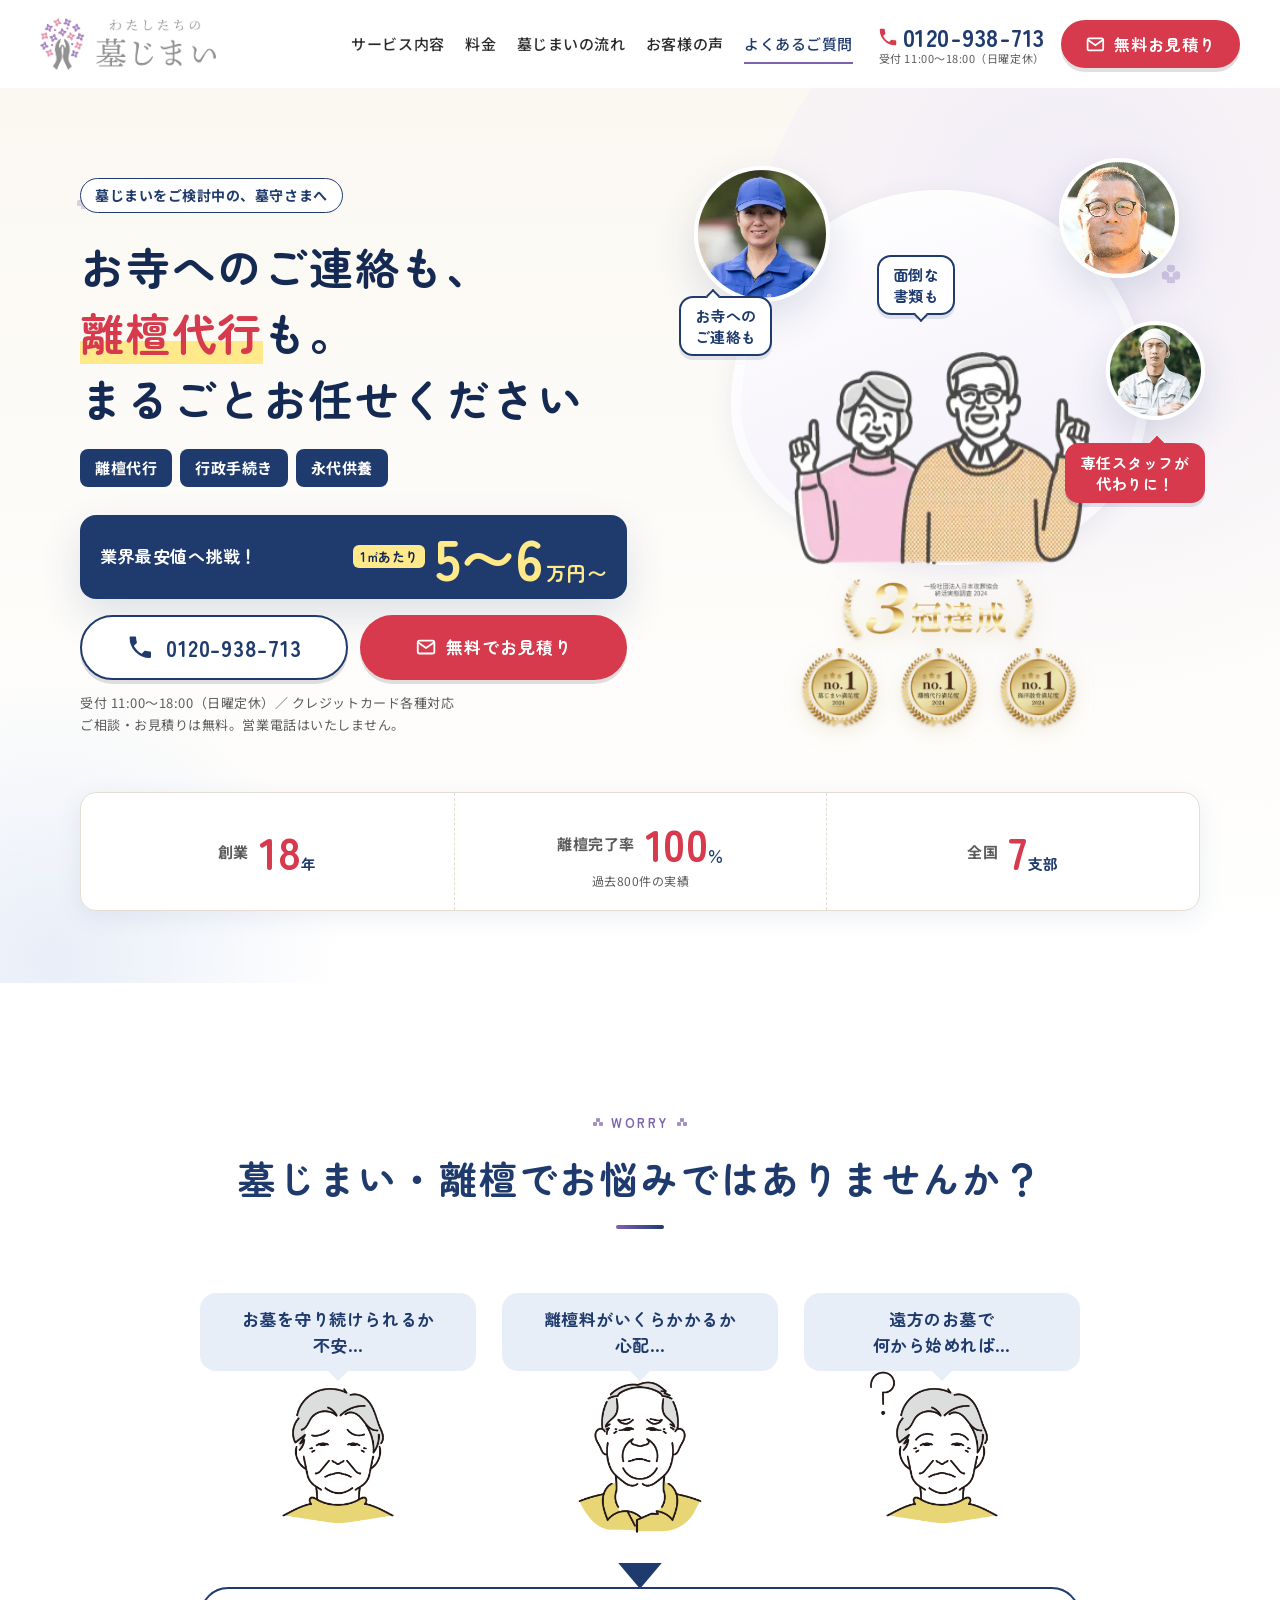
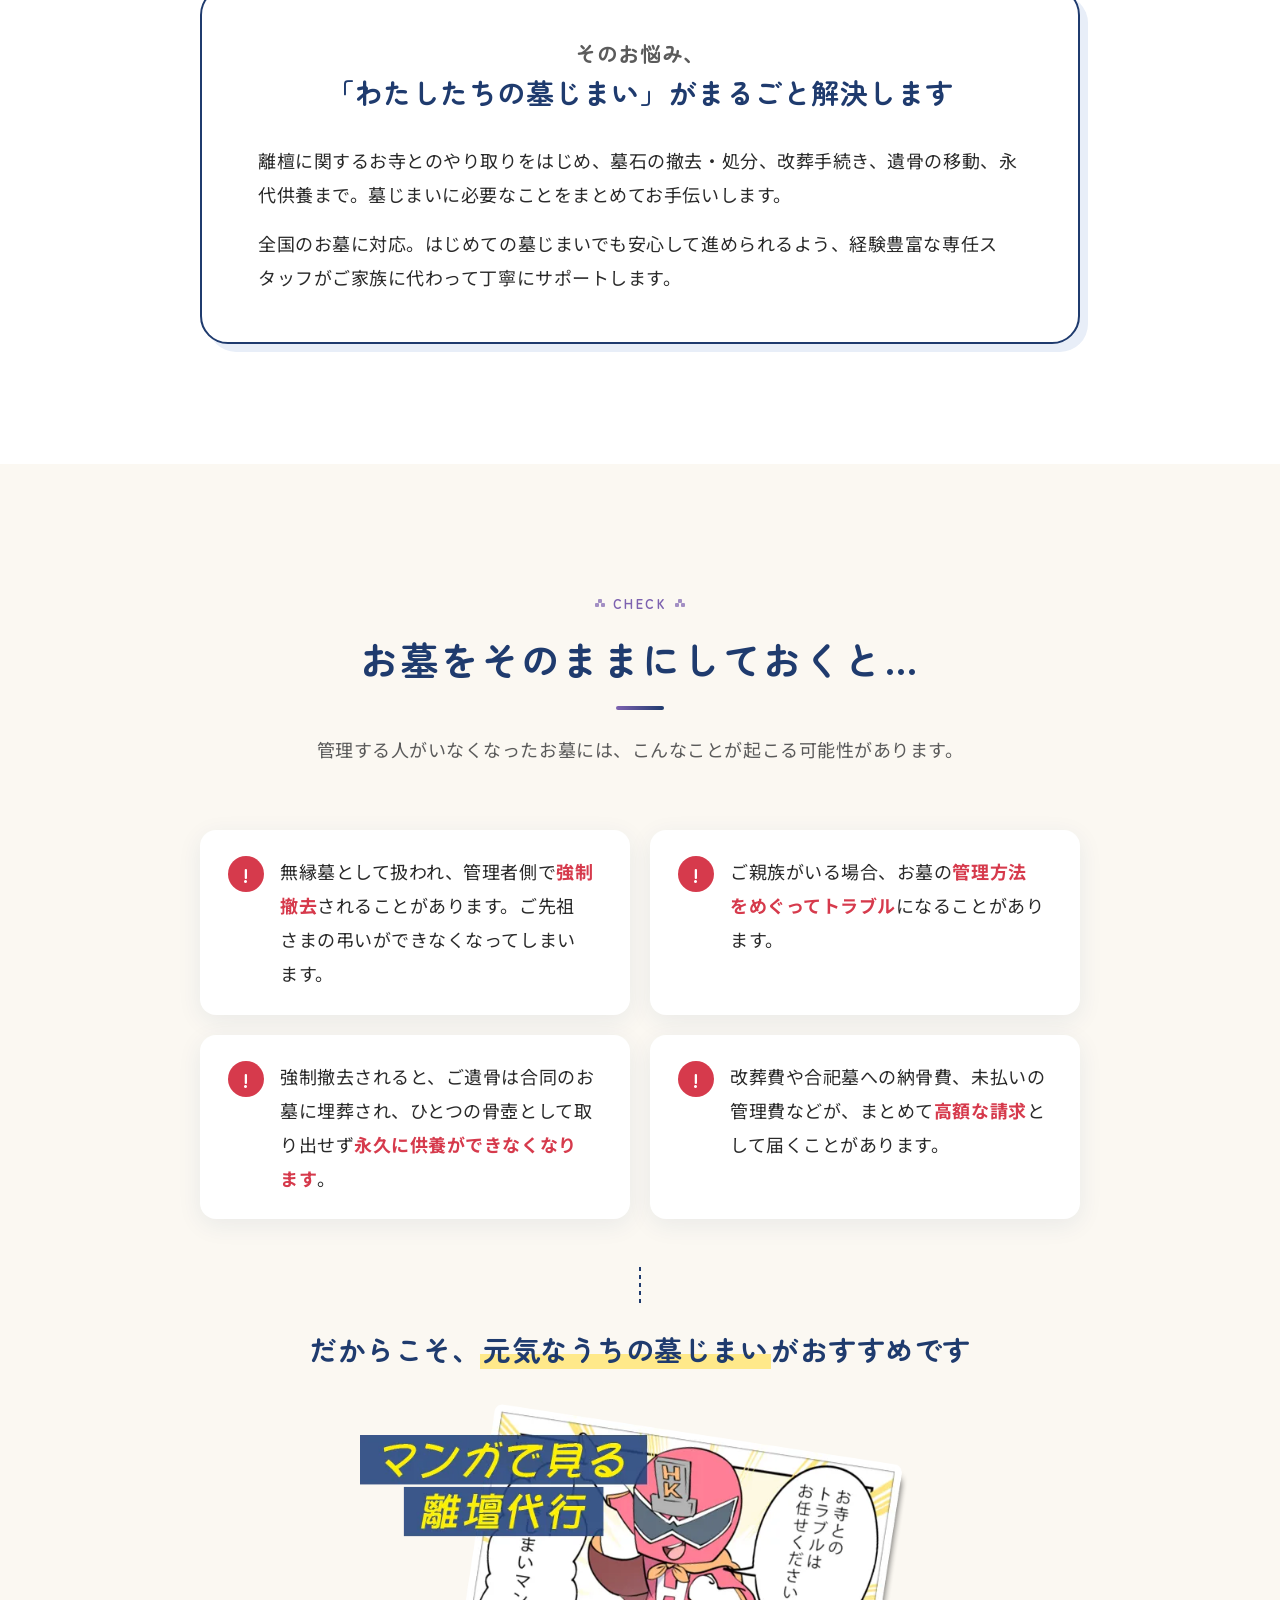
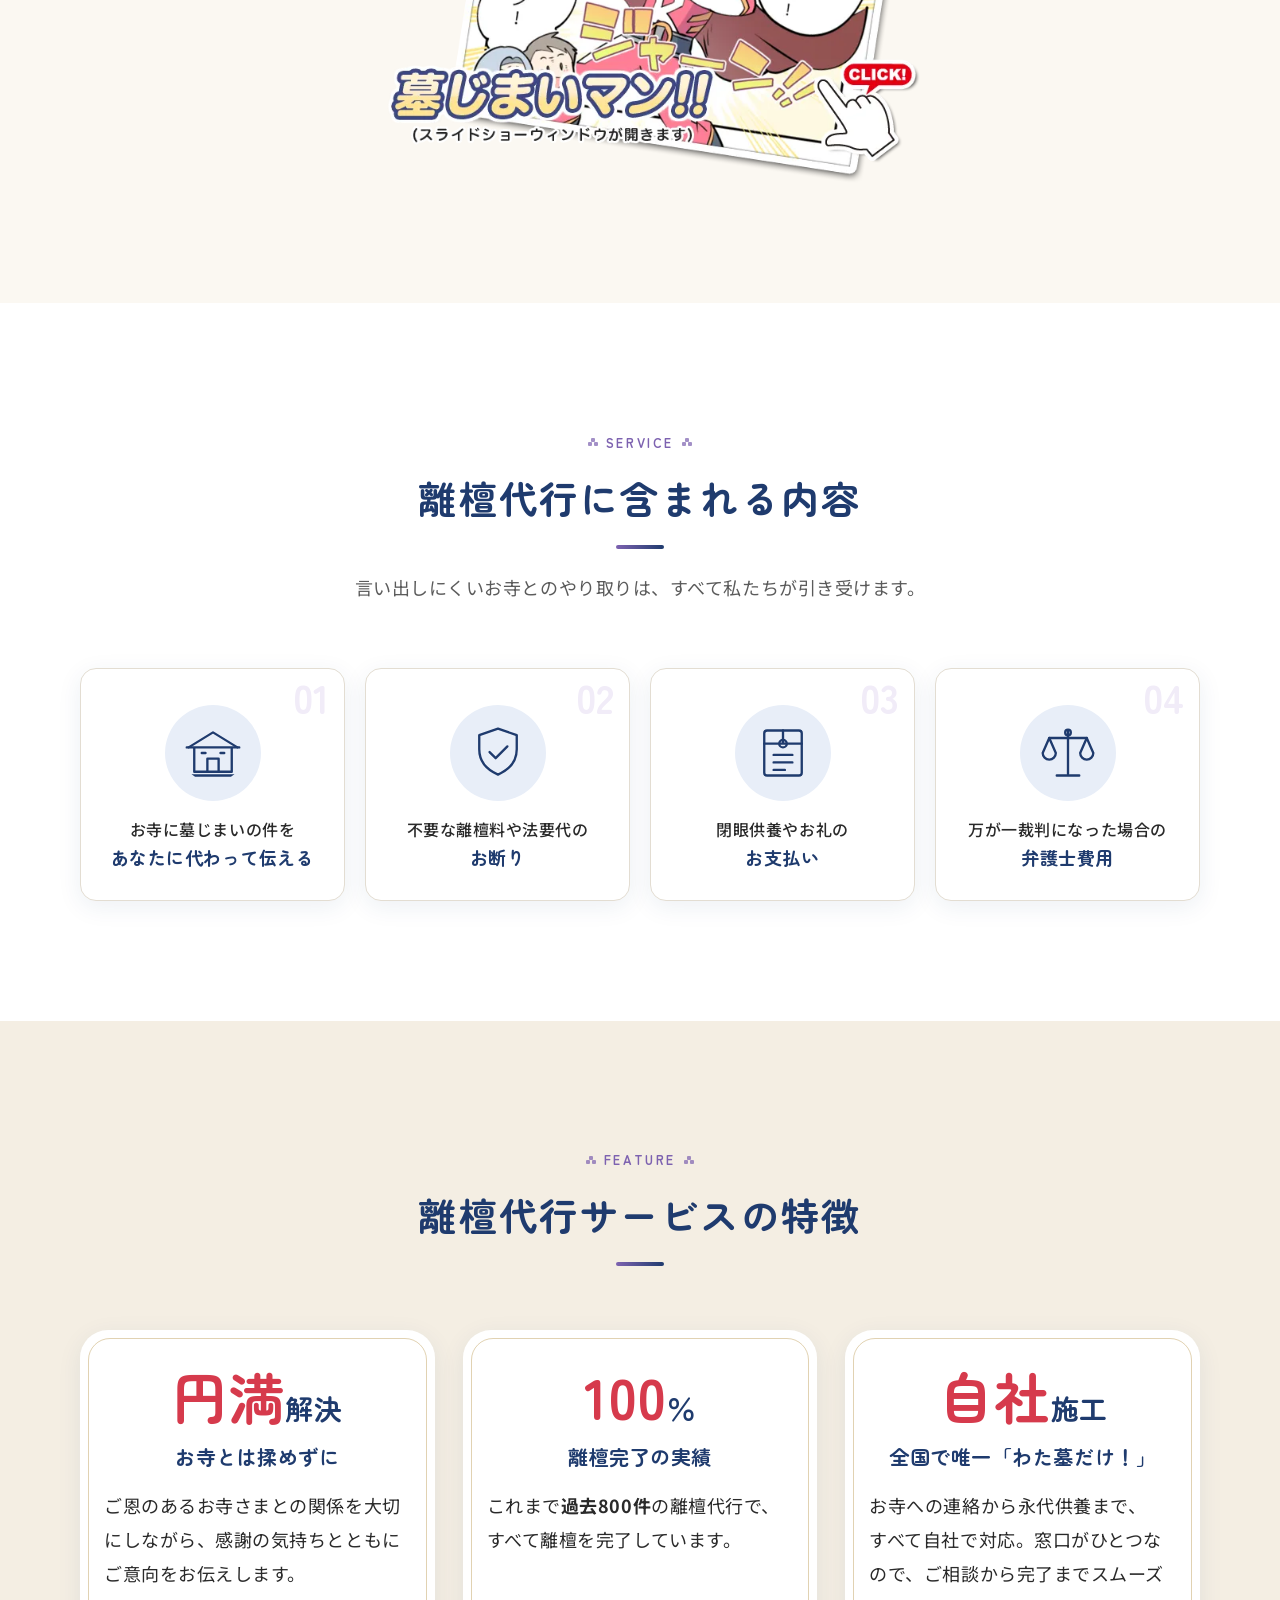
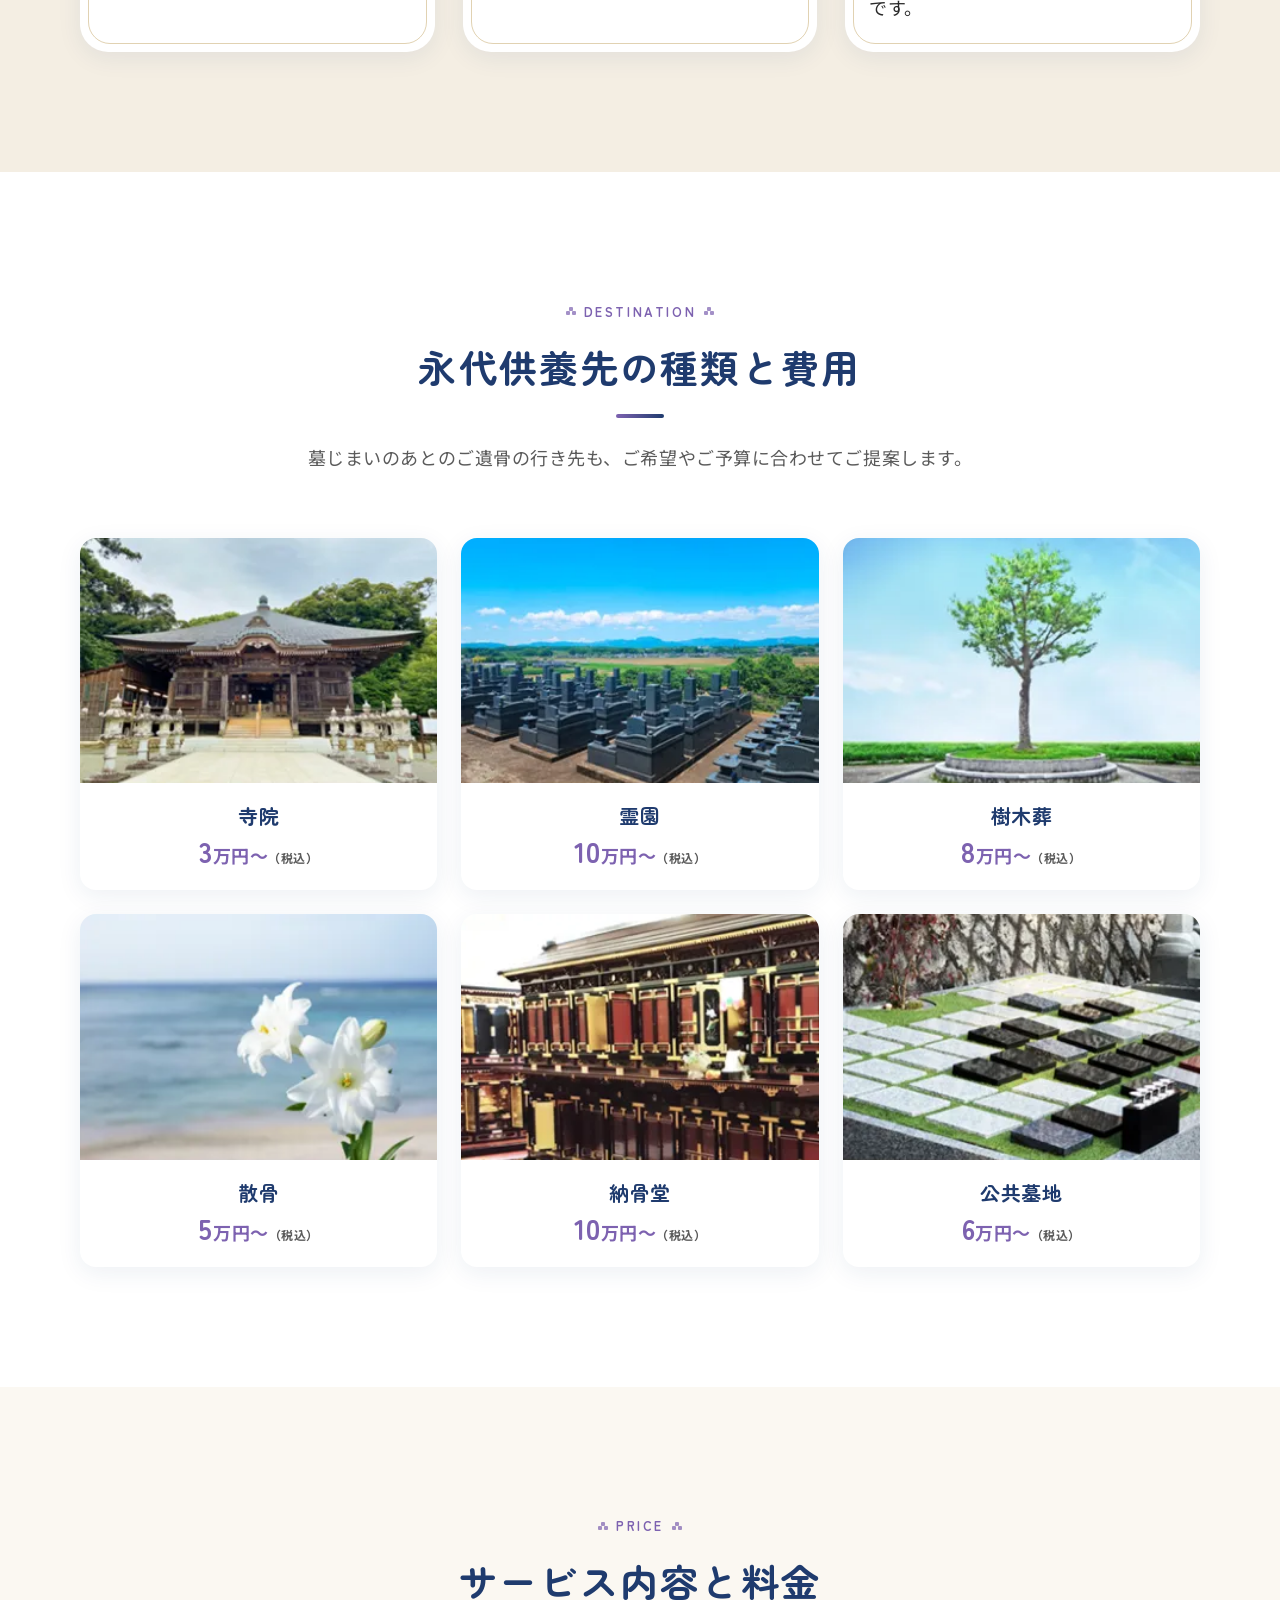
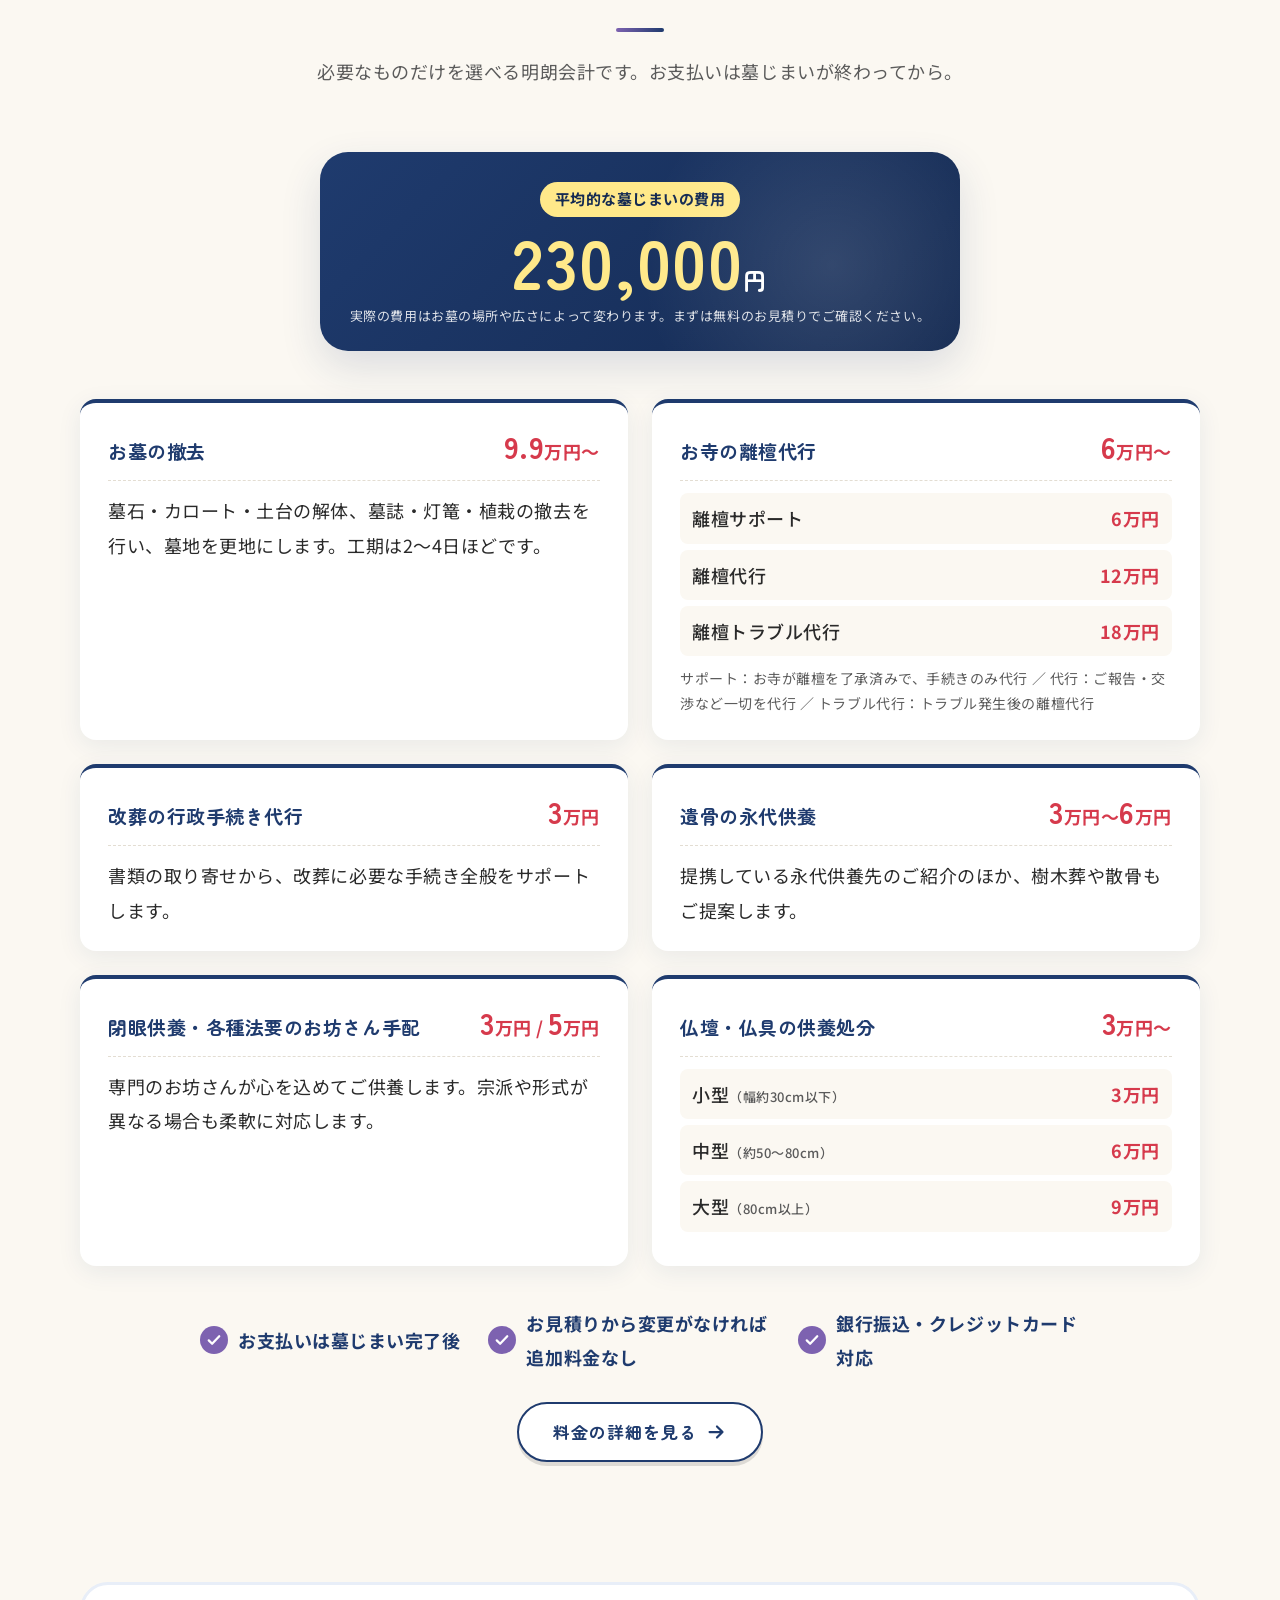
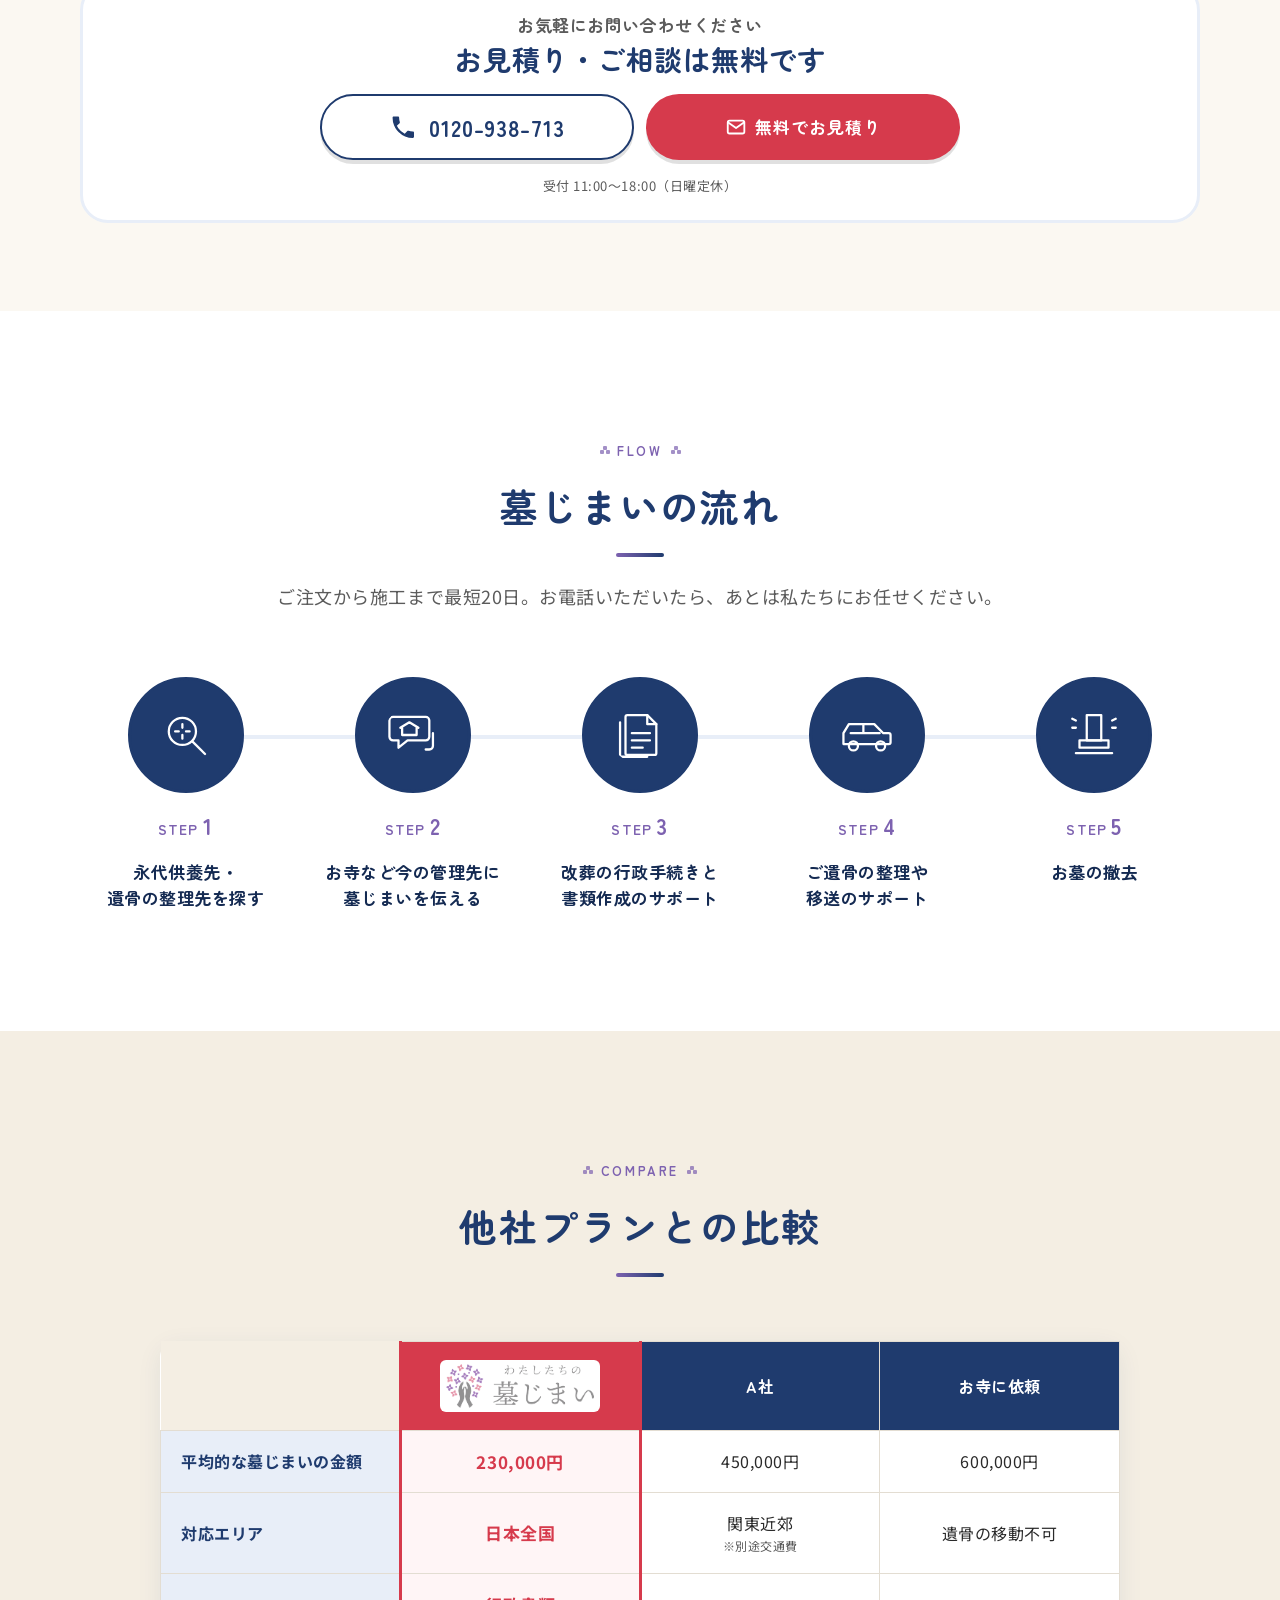
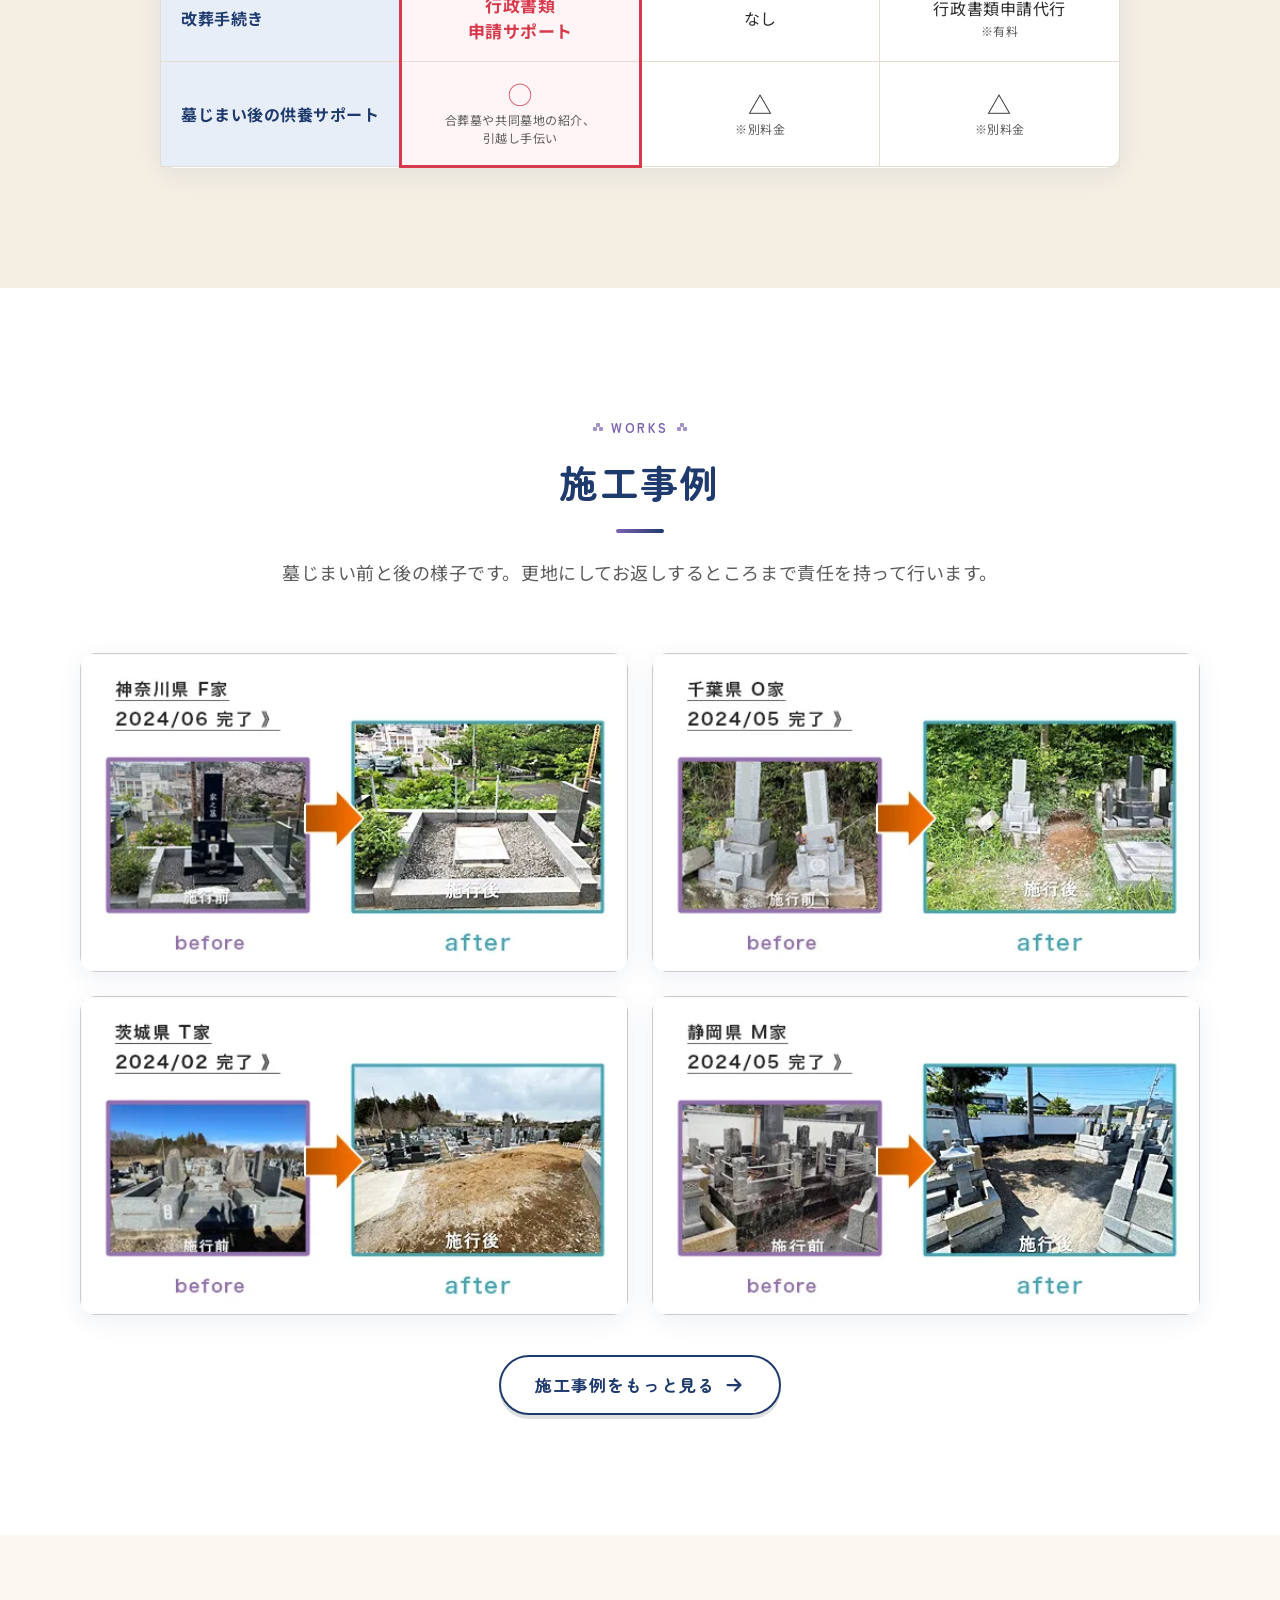
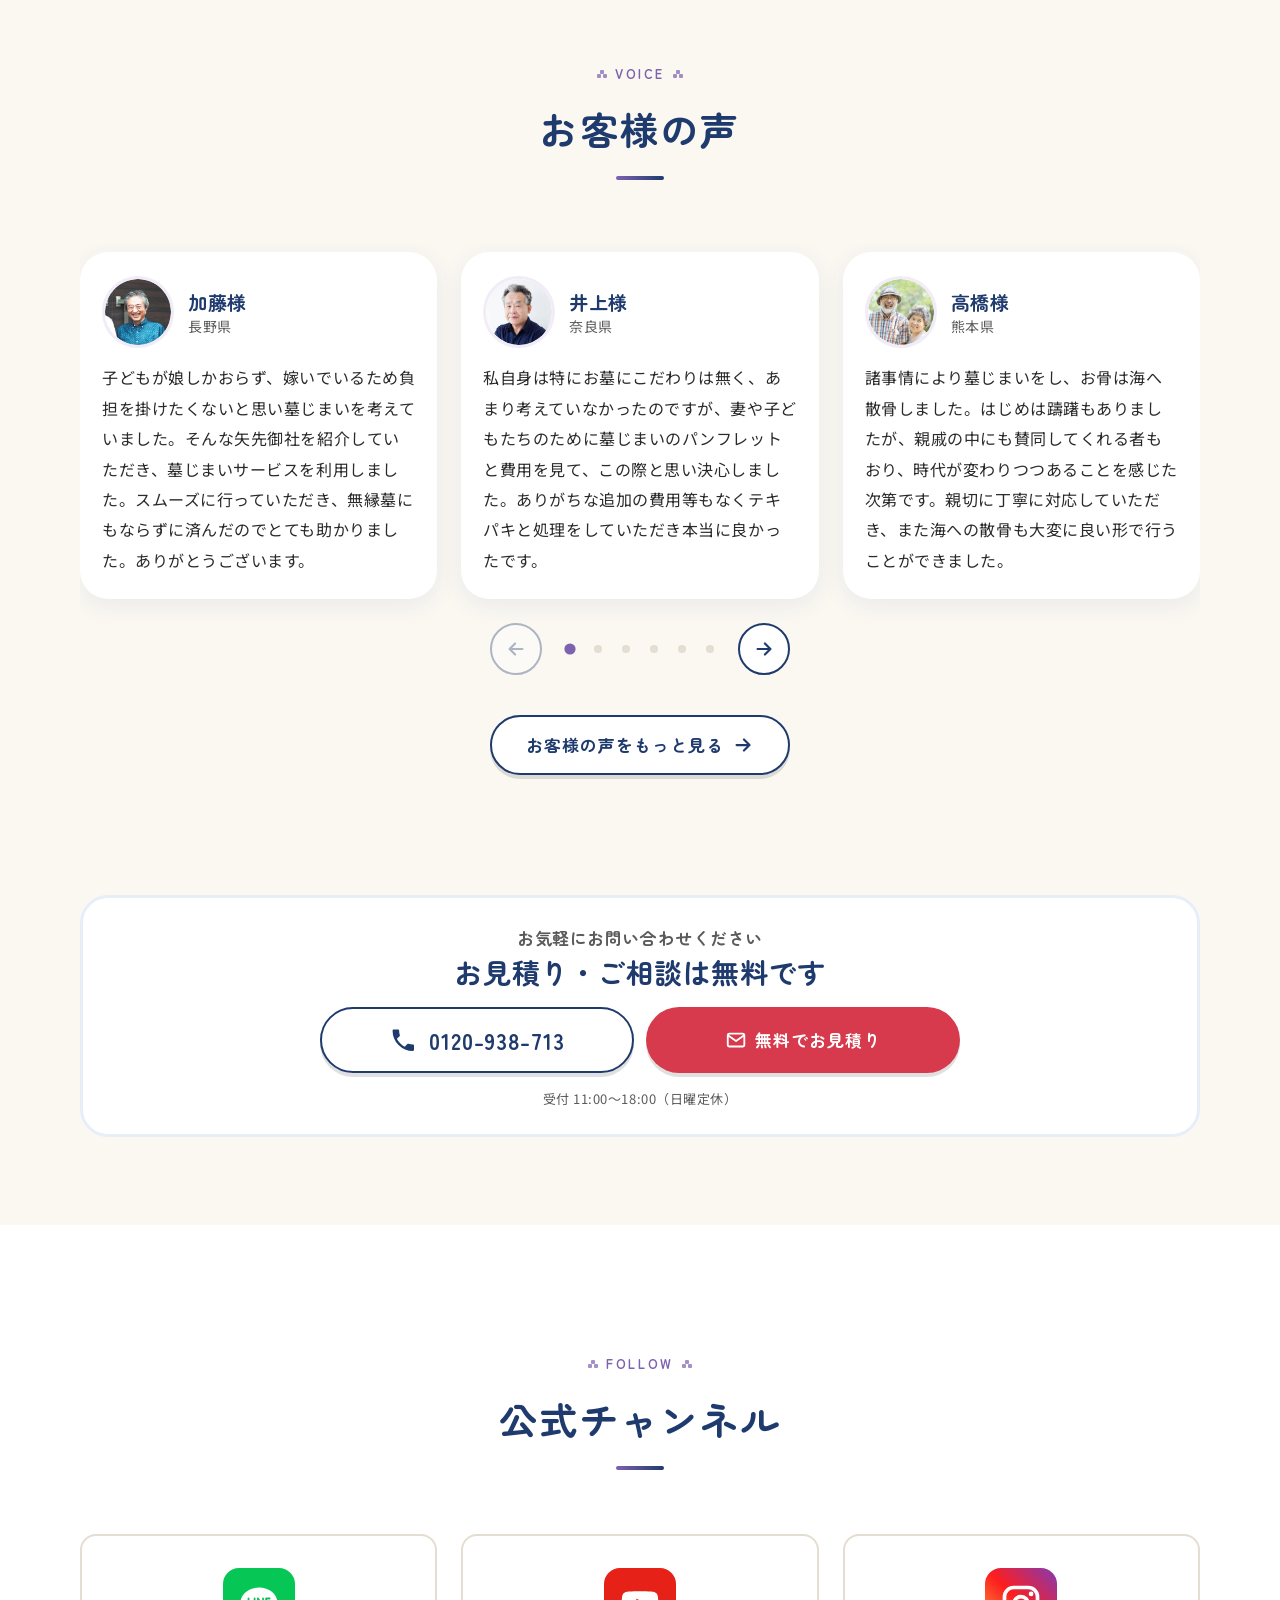
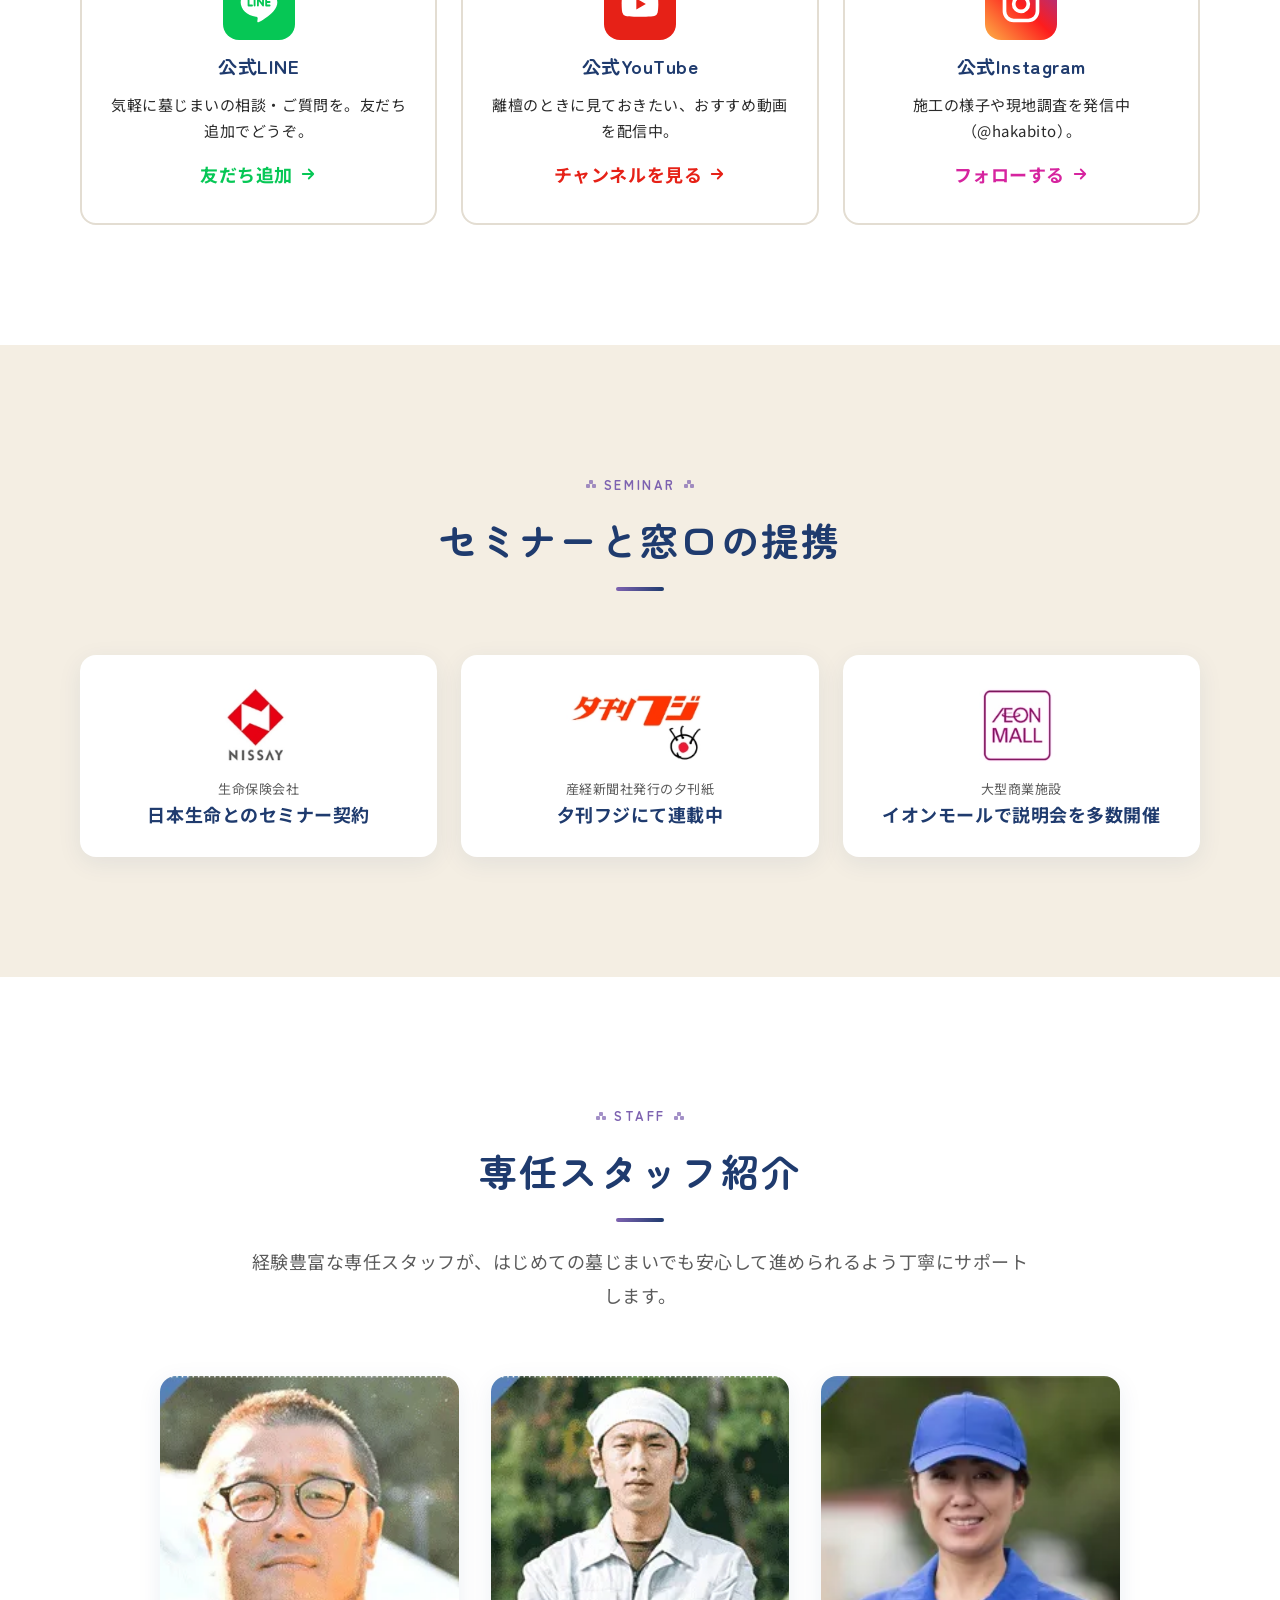
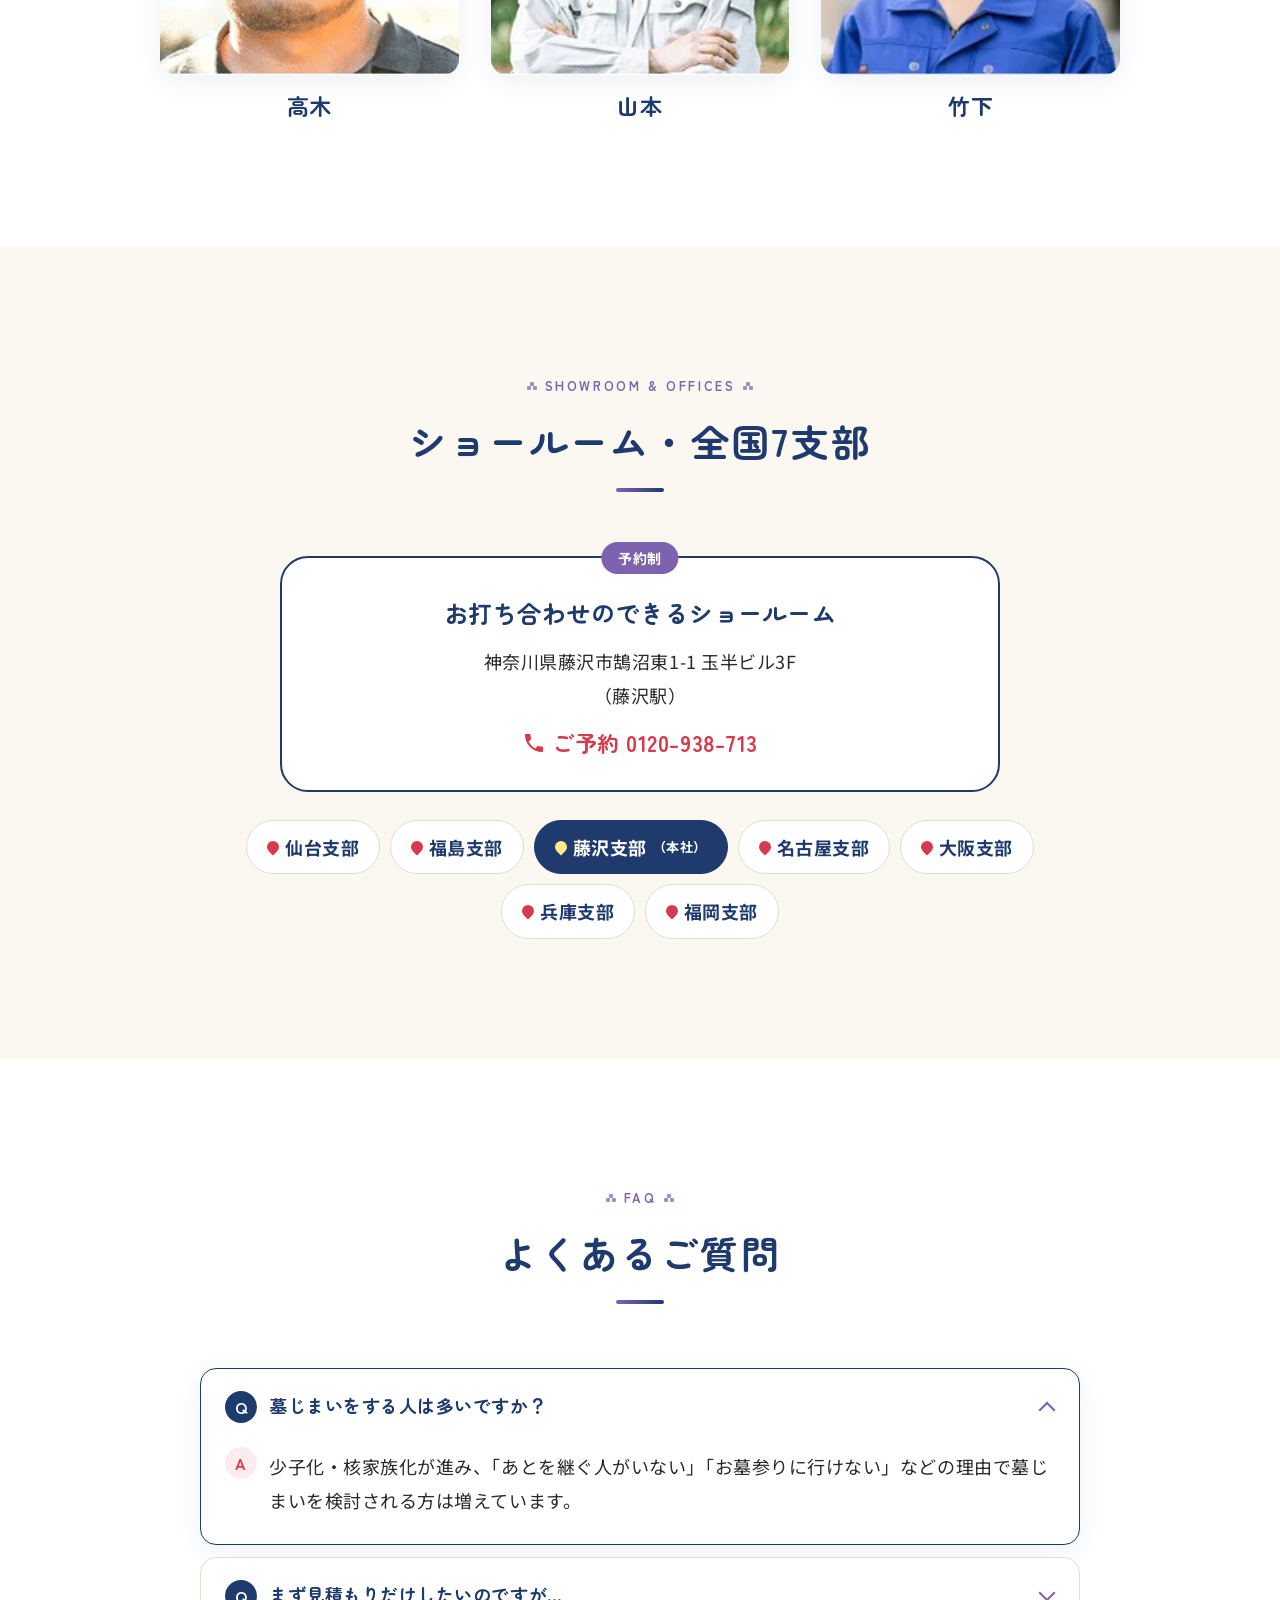
==== commit a80b46e9: "Merge pull request #7 from blacknyaa/feature/animations アニメーションの仕上げ（カウントアップ・パララックスほか）" ====
--- a/index.html
+++ b/index.html
@@ -87,8 +87,8 @@
 
 <section class="hero" aria-labelledby="hero-title">
   <div class="hero__bg" aria-hidden="true">
-    <span class="hero__blob hero__blob--1"></span>
-    <span class="hero__blob hero__blob--2"></span>
+    <span class="hero__blob hero__blob--1" data-parallax="-0.25"></span>
+    <span class="hero__blob hero__blob--2" data-parallax="0.2"></span>
     <span class="hero__petal hero__petal--1"></span>
     <span class="hero__petal hero__petal--2"></span>
     <span class="hero__petal hero__petal--3"></span>
@@ -395,6 +395,20 @@
   </div>
 </section>
 
+<aside class="mid-cta" aria-label="お問い合わせ">
+  <div class="container">
+    <div class="mid-cta__inner" data-reveal>
+      <p class="mid-cta__text"><span>お気軽にお問い合わせください</span>お見積り・ご相談は無料です</p>
+      <div class="mid-cta__btns">
+        <a class="btn btn--tel" href="tel:0120938713"><svg aria-hidden="true"><use href="#i-phone"/></svg>0120-938-713</a>
+        <a class="btn btn--primary" href="https://kaiso.or.jp/haka/contact/"><svg aria-hidden="true"><use href="#i-mail"/></svg>無料でお見積り</a>
+      </div>
+      <p class="mid-cta__time">受付 11:00〜18:00（日曜定休）</p>
+    </div>
+  </div>
+</aside>
+
+
 <section class="section flow" id="flow" aria-labelledby="flow-title">
   <div class="container">
     <div class="sec-head" data-reveal>
@@ -402,7 +416,7 @@
       <h2 class="sec-head__title" id="flow-title">墓じまいの流れ</h2>
       <p class="sec-head__lead">ご注文から施工まで最短20日。お電話いただいたら、あとは私たちにお任せください。</p>
     </div>
-    <ol class="flow__list" data-flow>
+    <ol class="flow__list" data-flow data-reveal-stagger>
       <li class="flow__item" data-reveal>
         <span class="flow__step">STEP<b>1</b></span>
         <svg class="flow__icon" viewBox="0 0 64 64" aria-hidden="true"><g fill="none" stroke="currentColor" stroke-width="2.5" stroke-linecap="round" stroke-linejoin="round"><circle cx="28" cy="28" r="15"/><path d="m39 39 14 14"/><path d="M28 20v4m-8 4h4m8 0h4m-8 4v4"/></g></svg>
@@ -539,6 +553,20 @@
   </div>
 </section>
 
+<aside class="mid-cta" aria-label="お問い合わせ">
+  <div class="container">
+    <div class="mid-cta__inner" data-reveal>
+      <p class="mid-cta__text"><span>お気軽にお問い合わせください</span>お見積り・ご相談は無料です</p>
+      <div class="mid-cta__btns">
+        <a class="btn btn--tel" href="tel:0120938713"><svg aria-hidden="true"><use href="#i-phone"/></svg>0120-938-713</a>
+        <a class="btn btn--primary" href="https://kaiso.or.jp/haka/contact/"><svg aria-hidden="true"><use href="#i-mail"/></svg>無料でお見積り</a>
+      </div>
+      <p class="mid-cta__time">受付 11:00〜18:00（日曜定休）</p>
+    </div>
+  </div>
+</aside>
+
+
 <section class="section follow" aria-labelledby="follow-title">
   <div class="container">
     <div class="sec-head" data-reveal>
@@ -642,6 +670,221 @@
       <li data-reveal>兵庫支部</li>
       <li data-reveal>福岡支部</li>
     </ul>
+  </div>
+</section>
+
+<section class="section faq" id="faq" aria-labelledby="faq-title">
+  <div class="container">
+    <div class="sec-head" data-reveal>
+      <span class="sec-head__en">FAQ</span>
+      <h2 class="sec-head__title" id="faq-title">よくあるご質問</h2>
+    </div>
+    <div class="faq__list" data-reveal-stagger>
+      <details class="faq__item" data-reveal data-accordion open>
+        <summary class="faq__q">墓じまいをする人は多いですか？</summary>
+        <div class="faq__a"><p>少子化・核家族化が進み、「あとを継ぐ人がいない」「お墓参りに行けない」などの理由で墓じまいを検討される方は増えています。</p></div>
+      </details>
+      <details class="faq__item" data-reveal data-accordion>
+        <summary class="faq__q">まず見積もりだけしたいのですが…</summary>
+        <div class="faq__a"><p>概算のお見積もりは無料ですので、じっくりご検討いただけます。お気軽にお問い合わせください。</p></div>
+      </details>
+      <details class="faq__item" data-reveal data-accordion>
+        <summary class="faq__q">問い合わせたら、営業電話がかかってきそうで心配です…</summary>
+        <div class="faq__a"><p>ご相談後のご様子をうかがうためにお電話することはありますが、営業電話はいたしませんのでご安心ください。</p></div>
+      </details>
+      <details class="faq__item" data-reveal data-accordion>
+        <summary class="faq__q">高額の離檀料は払うべきでしょうか？</summary>
+        <div class="faq__a"><p>地域や寺院の格、これまでのお付き合いによって違いますが、一般的には法要1回分程度（3〜15万円）を目安に、改葬手続き代としてお支払いするのがよいでしょう。</p><p>中には100万円を超える離檀料を請求する寺院もありますが、<strong>法的に支払う義務はありません</strong>。お困りの場合はぜひご相談ください。</p></div>
+      </details>
+      <details class="faq__item" data-reveal data-accordion>
+        <summary class="faq__q">お寺に話しづらいです…。どのように話をしたらいいですか？</summary>
+        <div class="faq__a"><p>お寺の境内・敷地内にお墓がある場合は特に、大きなご恩を感じているだけに申し出を心苦しく思われる方が多くいらっしゃいます。お寺との関係が良好なうちに、感謝のお気持ちとともにご意向をお伝えすることをおすすめします。</p><p>言い出しにくい場合は、私たちが代わりにお伝えします。</p></div>
+      </details>
+      <details class="faq__item" data-reveal data-accordion>
+        <summary class="faq__q">料金はいつ支払えばいいですか？</summary>
+        <div class="faq__a"><p>墓じまいが完了してからのお支払いです。ご遺骨の数の変更など、ご契約時のお見積もりに変更がない限り、追加料金をいただくことはありません。</p></div>
+      </details>
+      <details class="faq__item" data-reveal data-accordion>
+        <summary class="faq__q">支払い方法には何がありますか？</summary>
+        <div class="faq__a"><p>銀行振込とクレジットカード決済をご利用いただけます。ご不明な点はスタッフまでお問い合わせください。</p></div>
+      </details>
+      <details class="faq__item" data-reveal data-accordion>
+        <summary class="faq__q">どんな場所・大きさのお墓でも対応できますか？</summary>
+        <div class="faq__a"><p>お墓の区画やサイズによって金額が多少変わります。ご検討の際は、まずお見積もりをお取りいただくことをおすすめします。</p></div>
+      </details>
+      <details class="faq__item" data-reveal data-accordion>
+        <summary class="faq__q">離島にあるお墓でも対応できますか？</summary>
+        <div class="faq__a"><p>状況によってはお受けできないこともありますが、まずはお気軽にお問い合わせください。</p></div>
+      </details>
+      <details class="faq__item" data-reveal data-accordion>
+        <summary class="faq__q">工事にはどのくらいの日数がかかりますか？</summary>
+        <div class="faq__a"><p>ご注文から施工まで最短20日です。お墓の場所やサイズによって工事期間は変わります。</p></div>
+      </details>
+      <details class="faq__item" data-reveal data-accordion>
+        <summary class="faq__q">墓じまいのあとの供養はどうなりますか？</summary>
+        <div class="faq__a"><p>工事が始まると、最初にお骨の取り出しを行います。しばらく骨壺をご自宅に安置されるか、新しい供養先に移されるかといったご相談も承っています。</p></div>
+      </details>
+      <details class="faq__item" data-reveal data-accordion>
+        <summary class="faq__q">散骨したいけれど、寂しい気もします…</summary>
+        <div class="faq__a"><p>散骨に限らず、合祀や樹木葬の際にもそう思われる方は多くいらっしゃいます。ご遺骨をパウダー状にして小さな骨壺に分骨し、ご自宅に安置される方もいらっしゃいます。</p></div>
+      </details>
+    </div>
+    <p class="more" data-reveal><a class="btn btn--ghost" href="https://kaiso.or.jp/haka/faq/">よくあるご質問をもっと見る<svg class="btn__arrow" aria-hidden="true"><use href="#i-arrow"/></svg></a></p>
+  </div>
+</section>
+
+<section class="section section--cream book" aria-labelledby="book-title">
+  <div class="container book__inner">
+    <div class="book__img" data-reveal="left"><img src="assets/img/book.webp" alt="書籍『いちばんやさしい墓じまいの本』表紙" width="399" height="394" loading="lazy"></div>
+    <div class="book__body" data-reveal="right">
+      <span class="sec-head__en">BOOK</span>
+      <h2 class="book__title" id="book-title">代表の著書<br><span>『いちばんやさしい墓じまいの本』</span></h2>
+      <p>高木代表の著書「いちばんやさしい墓じまいの本」好評発売中です。</p>
+      <a class="btn btn--ghost" href="https://www.amazon.co.jp/dp/4867411302" target="_blank" rel="noopener">Amazonで見る<svg class="btn__arrow" aria-hidden="true"><use href="#i-arrow"/></svg></a>
+    </div>
+  </div>
+</section>
+
+<section class="section column" aria-labelledby="column-title">
+  <div class="container">
+    <div class="sec-head" data-reveal>
+      <span class="sec-head__en">COLUMN</span>
+      <h2 class="sec-head__title" id="column-title">お役立ち情報</h2>
+    </div>
+    <ul class="column__list" data-reveal-stagger>
+      <li data-reveal><a href="https://kaiso.or.jp/haka/butsudan-kuyo-recommended/"><span class="column__tag">コラム</span>仏壇供養の業者オススメ10選！処分費用の相場や選び方を徹底解説</a></li>
+      <li data-reveal><a href="https://kaiso.or.jp/haka/ohaka-kannrihi-hakajimai/"><span class="column__tag">コラム</span>お墓の管理費を減らしたい！増え続ける墓じまいとは！？</a></li>
+      <li data-reveal><a href="https://kaiso.or.jp/haka/ohaka-nashi-hakajimai/"><span class="column__tag">コラム</span>お墓いらない人が続出！？お墓なしで故人を偲ぶ新たな供養の形とは？</a></li>
+      <li data-reveal><a href="https://kaiso.or.jp/haka/japan-ohaka-history-hakajimai/"><span class="column__tag">コラム</span>日本のお墓の歴史と現代の風景！墓じまいが進む理由を徹底解説</a></li>
+      <li data-reveal><a href="https://kaiso.or.jp/haka/osaka-butsudan-hikitori/"><span class="column__tag">コラム</span>大阪の仏壇回収業者ランキング10選！費用相場や供養のマナーを解説</a></li>
+      <li data-reveal><a href="https://kaiso.or.jp/haka/tokyo-butsudan-kaisou-ranking/"><span class="column__tag">コラム</span>東京の仏壇回収業者ランキング10選！処分費用とマナーを徹底解説</a></li>
+      <li data-reveal><a href="https://kaiso.or.jp/haka/sankotsu-okinawa-osusume/"><span class="column__tag">コラム</span>沖縄でオススメの散骨業者5選｜費用相場・口コミ・選び方を徹底解説</a></li>
+      <li data-reveal><a href="https://kaiso.or.jp/haka/sankotsu-gyosha-ranking-top5/"><span class="column__tag">コラム</span>散骨業者ランキング｜おすすめ5社を徹底比較</a></li>
+    </ul>
+  </div>
+</section>
+
+<section class="section section--beige area" id="area" aria-labelledby="area-title">
+  <div class="container">
+    <div class="sec-head" data-reveal>
+      <span class="sec-head__en">AREA</span>
+      <h2 class="sec-head__title" id="area-title">全国対応しています</h2>
+      <p class="sec-head__lead">北海道から沖縄まで、全国の墓じまい・改葬に対応。都道府県ごとの相談窓口と費用の目安をご案内しています。</p>
+    </div>
+    <div class="area__list" data-reveal>
+      <div class="area__group">
+        <h3 class="area__name">北海道・東北</h3>
+        <ul class="area__prefs">
+          <li><a href="https://kaiso.or.jp/haka/47prefectures/hokkaido/">北海道</a></li>
+          <li><a href="https://kaiso.or.jp/haka/47prefectures/aomori/">青森県</a></li>
+          <li><a href="https://kaiso.or.jp/haka/47prefectures/iwate/">岩手県</a></li>
+          <li><a href="https://kaiso.or.jp/haka/47prefectures/miyagi/">宮城県</a></li>
+          <li><a href="https://kaiso.or.jp/haka/47prefectures/akita/">秋田県</a></li>
+          <li><a href="https://kaiso.or.jp/haka/47prefectures/yamagata/">山形県</a></li>
+          <li><a href="https://kaiso.or.jp/haka/47prefectures/fukushima/">福島県</a></li>
+        </ul>
+      </div>
+      <div class="area__group">
+        <h3 class="area__name">関東</h3>
+        <ul class="area__prefs">
+          <li><a href="https://kaiso.or.jp/haka/47prefectures/ibaraki/">茨城県</a></li>
+          <li><a href="https://kaiso.or.jp/haka/47prefectures/tochigi/">栃木県</a></li>
+          <li><a href="https://kaiso.or.jp/haka/47prefectures/gunma/">群馬県</a></li>
+          <li><a href="https://kaiso.or.jp/haka/47prefectures/saitama/">埼玉県</a></li>
+          <li><a href="https://kaiso.or.jp/haka/47prefectures/chiba/">千葉県</a></li>
+          <li><a href="https://kaiso.or.jp/haka/47prefectures/tokyo/">東京都</a></li>
+          <li><a href="https://kaiso.or.jp/haka/47prefectures/kanagawa/">神奈川県</a></li>
+        </ul>
+      </div>
+      <div class="area__group">
+        <h3 class="area__name">中部</h3>
+        <ul class="area__prefs">
+          <li><a href="https://kaiso.or.jp/haka/47prefectures/nigata/">新潟県</a></li>
+          <li><a href="https://kaiso.or.jp/haka/47prefectures/toyama/">富山県</a></li>
+          <li><a href="https://kaiso.or.jp/haka/47prefectures/ishikawa/">石川県</a></li>
+          <li><a href="https://kaiso.or.jp/haka/47prefectures/fukui/">福井県</a></li>
+          <li><a href="https://kaiso.or.jp/haka/47prefectures/yamanashi/">山梨県</a></li>
+          <li><a href="https://kaiso.or.jp/haka/47prefectures/nagano/">長野県</a></li>
+          <li><a href="https://kaiso.or.jp/haka/47prefectures/gifu/">岐阜県</a></li>
+          <li><a href="https://kaiso.or.jp/haka/47prefectures/shizuoka/">静岡県</a></li>
+          <li><a href="https://kaiso.or.jp/haka/47prefectures/aichi/">愛知県</a></li>
+        </ul>
+      </div>
+      <div class="area__group">
+        <h3 class="area__name">近畿</h3>
+        <ul class="area__prefs">
+          <li><a href="https://kaiso.or.jp/haka/47prefectures/mie/">三重県</a></li>
+          <li><a href="https://kaiso.or.jp/haka/47prefectures/shiga/">滋賀県</a></li>
+          <li><a href="https://kaiso.or.jp/haka/47prefectures/kyoto/">京都府</a></li>
+          <li><a href="https://kaiso.or.jp/haka/47prefectures/osaka/">大阪府</a></li>
+          <li><a href="https://kaiso.or.jp/haka/47prefectures/hyogo/">兵庫県</a></li>
+          <li><a href="https://kaiso.or.jp/haka/47prefectures/nara/">奈良県</a></li>
+          <li><a href="https://kaiso.or.jp/haka/47prefectures/wakayama/">和歌山県</a></li>
+        </ul>
+      </div>
+      <div class="area__group">
+        <h3 class="area__name">中国・四国</h3>
+        <ul class="area__prefs">
+          <li><a href="https://kaiso.or.jp/haka/47prefectures/tottori/">鳥取県</a></li>
+          <li><a href="https://kaiso.or.jp/haka/47prefectures/shimane/">島根県</a></li>
+          <li><a href="https://kaiso.or.jp/haka/47prefectures/okayama/">岡山県</a></li>
+          <li><a href="https://kaiso.or.jp/haka/47prefectures/hiroshima/">広島県</a></li>
+          <li><a href="https://kaiso.or.jp/haka/47prefectures/yamaguchi/">山口県</a></li>
+          <li><a href="https://kaiso.or.jp/haka/47prefectures/tokushima/">徳島県</a></li>
+          <li><a href="https://kaiso.or.jp/haka/47prefectures/kagawa/">香川県</a></li>
+          <li><a href="https://kaiso.or.jp/haka/47prefectures/ehime/">愛媛県</a></li>
+          <li><a href="https://kaiso.or.jp/haka/47prefectures/kochi/">高知県</a></li>
+        </ul>
+      </div>
+      <div class="area__group">
+        <h3 class="area__name">九州・沖縄</h3>
+        <ul class="area__prefs">
+          <li><a href="https://kaiso.or.jp/haka/47prefectures/fukuoka/">福岡県</a></li>
+          <li><a href="https://kaiso.or.jp/haka/47prefectures/saga/">佐賀県</a></li>
+          <li><a href="https://kaiso.or.jp/haka/47prefectures/nagasaki/">長崎県</a></li>
+          <li><a href="https://kaiso.or.jp/haka/47prefectures/kumamoto/">熊本県</a></li>
+          <li><a href="https://kaiso.or.jp/haka/47prefectures/oita/">大分県</a></li>
+          <li><a href="https://kaiso.or.jp/haka/47prefectures/miyazaki/">宮崎県</a></li>
+          <li><a href="https://kaiso.or.jp/haka/47prefectures/kagoshima/">鹿児島県</a></li>
+          <li><a href="https://kaiso.or.jp/haka/47prefectures/okinawa/">沖縄県</a></li>
+        </ul>
+      </div>
+    </div>
+  </div>
+</section>
+
+<section class="contact" id="contact" aria-labelledby="contact-title">
+  <div class="contact__bg" aria-hidden="true" data-parallax="0.2"></div>
+  <div class="container contact__inner">
+    <div class="contact__head" data-reveal>
+      <span class="sec-head__en">CONTACT</span>
+      <h2 class="contact__title" id="contact-title">ご相談・お見積りは<br class="sp"><span class="marker">いつでも無料</span>です</h2>
+      <p>お寺へのご連絡から永代供養まで、まるごとお任せください。<br class="pc">「まだ決めていない」という段階のご相談も大歓迎です。</p>
+    </div>
+    <div class="contact__box" data-reveal="zoom">
+      <div class="contact__staff" aria-hidden="true">
+        <img src="assets/img/staff-03.webp" alt="" width="330" height="221" loading="lazy">
+        <img src="assets/img/staff-01.webp" alt="" width="330" height="221" loading="lazy">
+        <img src="assets/img/staff-02.webp" alt="" width="330" height="221" loading="lazy">
+      </div>
+      <a class="contact__tel" href="tel:0120938713">
+        <span class="contact__tel-label">お電話でのご相談</span>
+        <span class="contact__tel-num"><svg aria-hidden="true"><use href="#i-phone"/></svg>0120-938-713</span>
+        <span class="contact__tel-time">受付時間 11:00〜18:00（日曜定休）</span>
+      </a>
+      <div class="contact__btns">
+        <a class="btn btn--primary btn--block" href="https://kaiso.or.jp/haka/contact/"><svg aria-hidden="true"><use href="#i-mail"/></svg>無料お見積り・お問い合わせ</a>
+        <a class="btn btn--line btn--block" href="https://lin.ee/uL9yeTK" target="_blank" rel="noopener"><svg aria-hidden="true"><use href="#i-line"/></svg>LINEで気軽に相談</a>
+        <a class="btn btn--ghost btn--block" href="https://kaiso.or.jp/haka/wp-content/uploads/%E5%A2%93%E3%81%97%E3%82%99%E3%81%BE%E3%81%842021.pdf" target="_blank" rel="noopener"><svg aria-hidden="true"><use href="#i-doc"/></svg>パンフレットをダウンロード</a>
+      </div>
+    </div>
+  </div>
+</section>
+
+<section class="closing" aria-label="わたしたちの墓じまいについて">
+  <div class="container closing__inner">
+    <img class="closing__img" src="assets/img/closing.webp" alt="墓じまいして次の世代へ。離檀代行で安心できる。面倒なお寺への相談や離檀のトラブルが生じる前に「わたしたちの墓じまい」へ全部おまかせ！" width="1280" height="674" loading="lazy" data-reveal>
+    <p class="closing__text" data-reveal>墓じまいの代行業者を使うメリットは、手間と負担を大きく減らせることです。<br class="pc">特に、遠方の墓地、親族との調整が必要、改葬や書類が不安という場合に向いています。</p>
   </div>
 </section>
 
--- a/assets/css/style.css
+++ b/assets/css/style.css
@@ -216,7 +216,7 @@
   border-color: currentColor;
 }
 .btn--sm { min-height: 48px; padding: .5em 1.4em; font-size: 1rem; }
-.btn--block { display: flex; width: 100%; }
+.btn--block { display: flex; width: 100%; padding-inline: 1em; }
 .btn__arrow { margin-left: auto; }
 
 .header {
@@ -569,7 +569,7 @@
 @keyframes marker-in { to { background-size: 100% 100%; } }
 @keyframes fade-up { from { opacity: 0; transform: translateY(20px); } }
 @keyframes fade-in { from { opacity: 0; } }
-@keyframes pop-in { from { opacity: 0; transform: scale(.6); } }
+@keyframes pop-in { from { opacity: 0; scale: .6; } }
 
 .hero__tags { display: flex; flex-wrap: wrap; gap: 8px; margin-top: 16px; }
 .hero__tags li {
@@ -614,6 +614,7 @@
 }
 .hero__staff {
   position: absolute;
+  transition: transform .6s var(--ease);
   width: 23%;
   aspect-ratio: 1;
   border-radius: 50%;
@@ -632,6 +633,7 @@
 }
 .hero__bubble {
   position: absolute;
+  transition: transform .6s var(--ease);
   padding: .45em .9em;
   font-family: var(--ff-round);
   font-size: clamp(.75rem, .6rem + .6vw, .9375rem);
@@ -1035,6 +1037,34 @@
 @media (min-width: 900px) {
   .feature__list { grid-template-columns: repeat(3, 1fr); gap: 28px; }
 }
+
+.gnav__list a.is-current { color: var(--navy); }
+.gnav__list a.is-current::after { transform: scaleX(1); }
+
+.sec-head__title::after {
+  content: "";
+  display: block;
+  width: 48px;
+  height: 4px;
+  margin: .5em auto 0;
+  background: linear-gradient(90deg, var(--purple), var(--navy));
+  border-radius: 2px;
+  scale: 0 1;
+  transition: scale 1s var(--ease) .3s;
+}
+.sec-head.is-inview .sec-head__title::after,
+html:not(.js) .sec-head__title::after { scale: 1 1; }
+
+.fixed-cta { animation: cta-up .8s var(--ease) 1.6s both; }
+@keyframes cta-up { from { translate: 0 100%; } }
+.fixed-cta__item--mail svg { animation: nudge 4s ease-in-out 3s infinite; }
+@keyframes nudge {
+  0%, 86%, 100% { rotate: 0deg; }
+  90% { rotate: -12deg; }
+  94% { rotate: 10deg; }
+}
+
+.flow__item.is-inview .flow__icon { color: var(--white); background: var(--navy); transition-delay: calc(var(--d, 0s) + .5s); }
 
 @media (prefers-reduced-motion: reduce) {
   html { scroll-behavior: auto; }
@@ -1677,3 +1707,312 @@
 .office__list li.is-main { color: var(--white); background: var(--navy); border-color: var(--navy); }
 .office__list li.is-main::before { background: var(--yellow); }
 .office__list small { font-size: .8125rem; }
+
+.faq__list {
+  display: grid;
+  gap: 12px;
+  max-width: 880px;
+  margin-inline: auto;
+}
+.faq__item {
+  background: var(--white);
+  border: 1px solid var(--border);
+  border-radius: var(--radius);
+  overflow: hidden;
+  transition: box-shadow .3s, border-color .3s;
+}
+.faq__item[open] { border-color: var(--navy); box-shadow: var(--shadow); }
+.faq__q {
+  position: relative;
+  display: flex;
+  align-items: flex-start;
+  gap: 12px;
+  padding: 18px 56px 18px 18px;
+  font-family: var(--ff-round);
+  font-size: 1.0625rem;
+  font-weight: 700;
+  line-height: 1.6;
+  color: var(--navy);
+  cursor: pointer;
+  list-style: none;
+}
+.faq__q::-webkit-details-marker { display: none; }
+.faq__q::before,
+.faq__a::before {
+  display: grid;
+  place-items: center;
+  flex-shrink: 0;
+  width: 32px;
+  height: 32px;
+  font-family: var(--ff-round);
+  font-size: 1rem;
+  font-weight: 700;
+  line-height: 1;
+  border-radius: 50%;
+}
+.faq__q::before { content: "Q"; color: var(--white); background: var(--navy); }
+.faq__q::after {
+  content: "";
+  position: absolute;
+  top: 50%;
+  right: 20px;
+  width: 12px;
+  height: 12px;
+  margin-top: -9px;
+  border-right: 2.5px solid var(--purple);
+  border-bottom: 2.5px solid var(--purple);
+  rotate: 45deg;
+  transition: rotate .4s var(--ease), margin-top .4s var(--ease);
+}
+.faq__item[open] .faq__q::after { rotate: 225deg; margin-top: -3px; }
+@media (hover: hover) {
+  .faq__q:hover { background: var(--cream); }
+}
+.faq__a {
+  position: relative;
+  display: flex;
+  gap: 12px;
+  flex-direction: column;
+  padding: 4px 20px 22px 62px;
+}
+.faq__a::before {
+  content: "A";
+  position: absolute;
+  top: 2px;
+  left: 18px;
+  color: var(--red);
+  background: #fdecee;
+}
+.faq__a strong { color: var(--red); }
+@media (min-width: 768px) {
+  .faq__q { padding: 22px 64px 22px 24px; font-size: 1.125rem; }
+  .faq__q::after { right: 26px; }
+  .faq__a { padding: 4px 28px 26px 68px; }
+  .faq__a::before { left: 24px; }
+}
+
+.book__inner {
+  display: grid;
+  gap: 24px;
+  align-items: center;
+  max-width: 880px;
+}
+.book__img img {
+  width: min(70%, 300px);
+  margin-inline: auto;
+  filter: drop-shadow(0 16px 24px rgb(0 0 0 / .15));
+  transition: rotate .6s var(--ease);
+}
+@media (hover: hover) {
+  .book__inner:hover .book__img img { rotate: -3deg; }
+}
+.book__title {
+  margin: .3em 0 .8em;
+  font-family: var(--ff-round);
+  font-size: 1.125rem;
+  font-weight: 700;
+  line-height: 1.6;
+  color: var(--muted);
+}
+.book__title span {
+  font-size: clamp(1.375rem, 1.1rem + 1.2vw, 1.875rem);
+  color: var(--navy);
+}
+.book__body .btn { margin-top: 20px; }
+@media (min-width: 768px) {
+  .book__inner { grid-template-columns: 2fr 3fr; gap: 48px; }
+  .book__img img { width: 100%; }
+}
+
+.column__list {
+  display: grid;
+  max-width: 880px;
+  margin-inline: auto;
+  border-top: 1px solid var(--border);
+}
+.column__list li { border-bottom: 1px solid var(--border); }
+.column__list a {
+  position: relative;
+  display: flex;
+  flex-direction: column;
+  gap: 4px;
+  padding: 16px 40px 16px 4px;
+  font-weight: 500;
+  line-height: 1.7;
+  transition: color .3s, background-color .3s;
+}
+.column__list a::after {
+  content: "";
+  position: absolute;
+  top: 50%;
+  right: 12px;
+  width: 9px;
+  height: 9px;
+  margin-top: -5px;
+  border-top: 2px solid var(--purple);
+  border-right: 2px solid var(--purple);
+  rotate: 45deg;
+  transition: right .3s var(--ease);
+}
+@media (hover: hover) {
+  .column__list a:hover { color: var(--navy); background: var(--cream); }
+  .column__list a:hover::after { right: 6px; }
+}
+.column__tag {
+  align-self: flex-start;
+  padding: 0 .8em;
+  font-size: .75rem;
+  font-weight: 700;
+  color: var(--purple);
+  border: 1px solid currentColor;
+  border-radius: 4px;
+}
+@media (min-width: 768px) {
+  .column__list a { flex-direction: row; align-items: center; gap: 16px; padding: 20px 48px 20px 12px; }
+  .column__tag { align-self: center; flex-shrink: 0; }
+}
+
+.area__list {
+  display: grid;
+  gap: 12px;
+  max-width: 960px;
+  margin-inline: auto;
+}
+.area__group {
+  padding: 16px 18px;
+  background: var(--white);
+  border-radius: var(--radius);
+}
+.area__name {
+  margin-bottom: 10px;
+  font-family: var(--ff-round);
+  font-size: 1.0625rem;
+  font-weight: 700;
+  color: var(--navy);
+}
+.area__prefs { display: flex; flex-wrap: wrap; gap: 8px; }
+.area__prefs a {
+  display: block;
+  padding: .35em .9em;
+  font-size: .9375rem;
+  line-height: 1.5;
+  background: var(--cream);
+  border: 1px solid var(--border);
+  border-radius: 8px;
+  transition: color .3s, background-color .3s, border-color .3s;
+}
+@media (hover: hover) {
+  .area__prefs a:hover { color: var(--white); background: var(--navy); border-color: var(--navy); }
+}
+@media (min-width: 768px) {
+  .area__group { display: grid; grid-template-columns: 140px 1fr; align-items: start; gap: 16px; padding: 20px 24px; }
+  .area__name { margin: .3em 0 0; }
+}
+
+.contact {
+  position: relative;
+  padding-block: clamp(64px, 10vw, 120px);
+  color: var(--white);
+  background: var(--navy);
+  overflow: hidden;
+  isolation: isolate;
+}
+.contact__bg {
+  position: absolute;
+  inset: -20% 0;
+  z-index: -1;
+  background:
+    radial-gradient(circle at 12% 20%, rgb(125 98 176 / .45), transparent 40%),
+    radial-gradient(circle at 90% 85%, rgb(214 58 76 / .3), transparent 42%);
+}
+.contact__inner { display: grid; gap: 32px; align-items: center; }
+.contact__head .sec-head__en { color: #cbbbe8; }
+.contact__title {
+  margin: .3em 0 .6em;
+  font-family: var(--ff-round);
+  font-size: clamp(1.625rem, 1.2rem + 2vw, 2.5rem);
+  font-weight: 700;
+  line-height: 1.5;
+}
+.contact__title .marker { color: var(--yellow); background: none; }
+.contact__box {
+  position: relative;
+  padding: 48px 20px 24px;
+  color: var(--text);
+  background: var(--white);
+  border-radius: var(--radius-lg);
+  box-shadow: 0 24px 48px rgb(0 0 0 / .25);
+}
+.contact__staff {
+  position: absolute;
+  top: -32px;
+  left: 50%;
+  display: flex;
+  translate: -50% 0;
+}
+.contact__staff img {
+  width: 64px;
+  height: 64px;
+  object-fit: cover;
+  object-position: 55% 30%;
+  border: 3px solid var(--white);
+  border-radius: 50%;
+  box-shadow: var(--shadow);
+}
+.contact__staff img + img { margin-left: -14px; }
+.contact__tel {
+  display: flex;
+  flex-direction: column;
+  align-items: center;
+  line-height: 1.3;
+  text-align: center;
+}
+.contact__tel-label { font-size: .875rem; font-weight: 700; color: var(--muted); }
+.contact__tel-num {
+  display: flex;
+  align-items: center;
+  gap: 4px;
+  margin-block: 4px;
+  font-family: var(--ff-round);
+  font-size: clamp(2rem, 1.6rem + 2vw, 2.625rem);
+  font-weight: 700;
+  letter-spacing: .02em;
+  color: var(--navy);
+}
+.contact__tel-num svg { width: .9em; height: .9em; color: var(--red); }
+.contact__tel-time { font-size: .8125rem; color: var(--muted); }
+.contact__btns { display: grid; gap: 12px; margin-top: 20px; }
+@media (min-width: 960px) {
+  .contact__inner { grid-template-columns: 1fr 1fr; gap: 56px; }
+  .contact__box { padding: 56px 36px 32px; }
+}
+
+.closing { padding-block: clamp(48px, 8vw, 96px); background: var(--cream); }
+.closing__inner { max-width: 960px; }
+.closing__img { width: 100%; border-radius: var(--radius-lg); }
+.closing__text { margin-top: 24px; text-align: center; }
+
+.mid-cta { padding-block: 0 clamp(48px, 8vw, 88px); background: var(--cream); }
+.mid-cta__inner {
+  display: grid;
+  gap: 14px;
+  justify-items: center;
+  padding: 28px 20px 22px;
+  text-align: center;
+  background: var(--white);
+  border: 3px solid var(--navy-soft);
+  border-radius: var(--radius-lg);
+}
+.mid-cta__text {
+  font-family: var(--ff-round);
+  font-size: clamp(1.25rem, 1rem + 1.2vw, 1.75rem);
+  font-weight: 700;
+  line-height: 1.5;
+  color: var(--navy);
+}
+.mid-cta__text span { display: block; font-size: .6em; color: var(--muted); }
+.mid-cta__btns { display: grid; gap: 12px; width: 100%; max-width: 640px; }
+.mid-cta__time { font-size: .8125rem; color: var(--muted); }
+@media (min-width: 560px) {
+  .mid-cta__btns { grid-template-columns: 1fr 1fr; }
+}
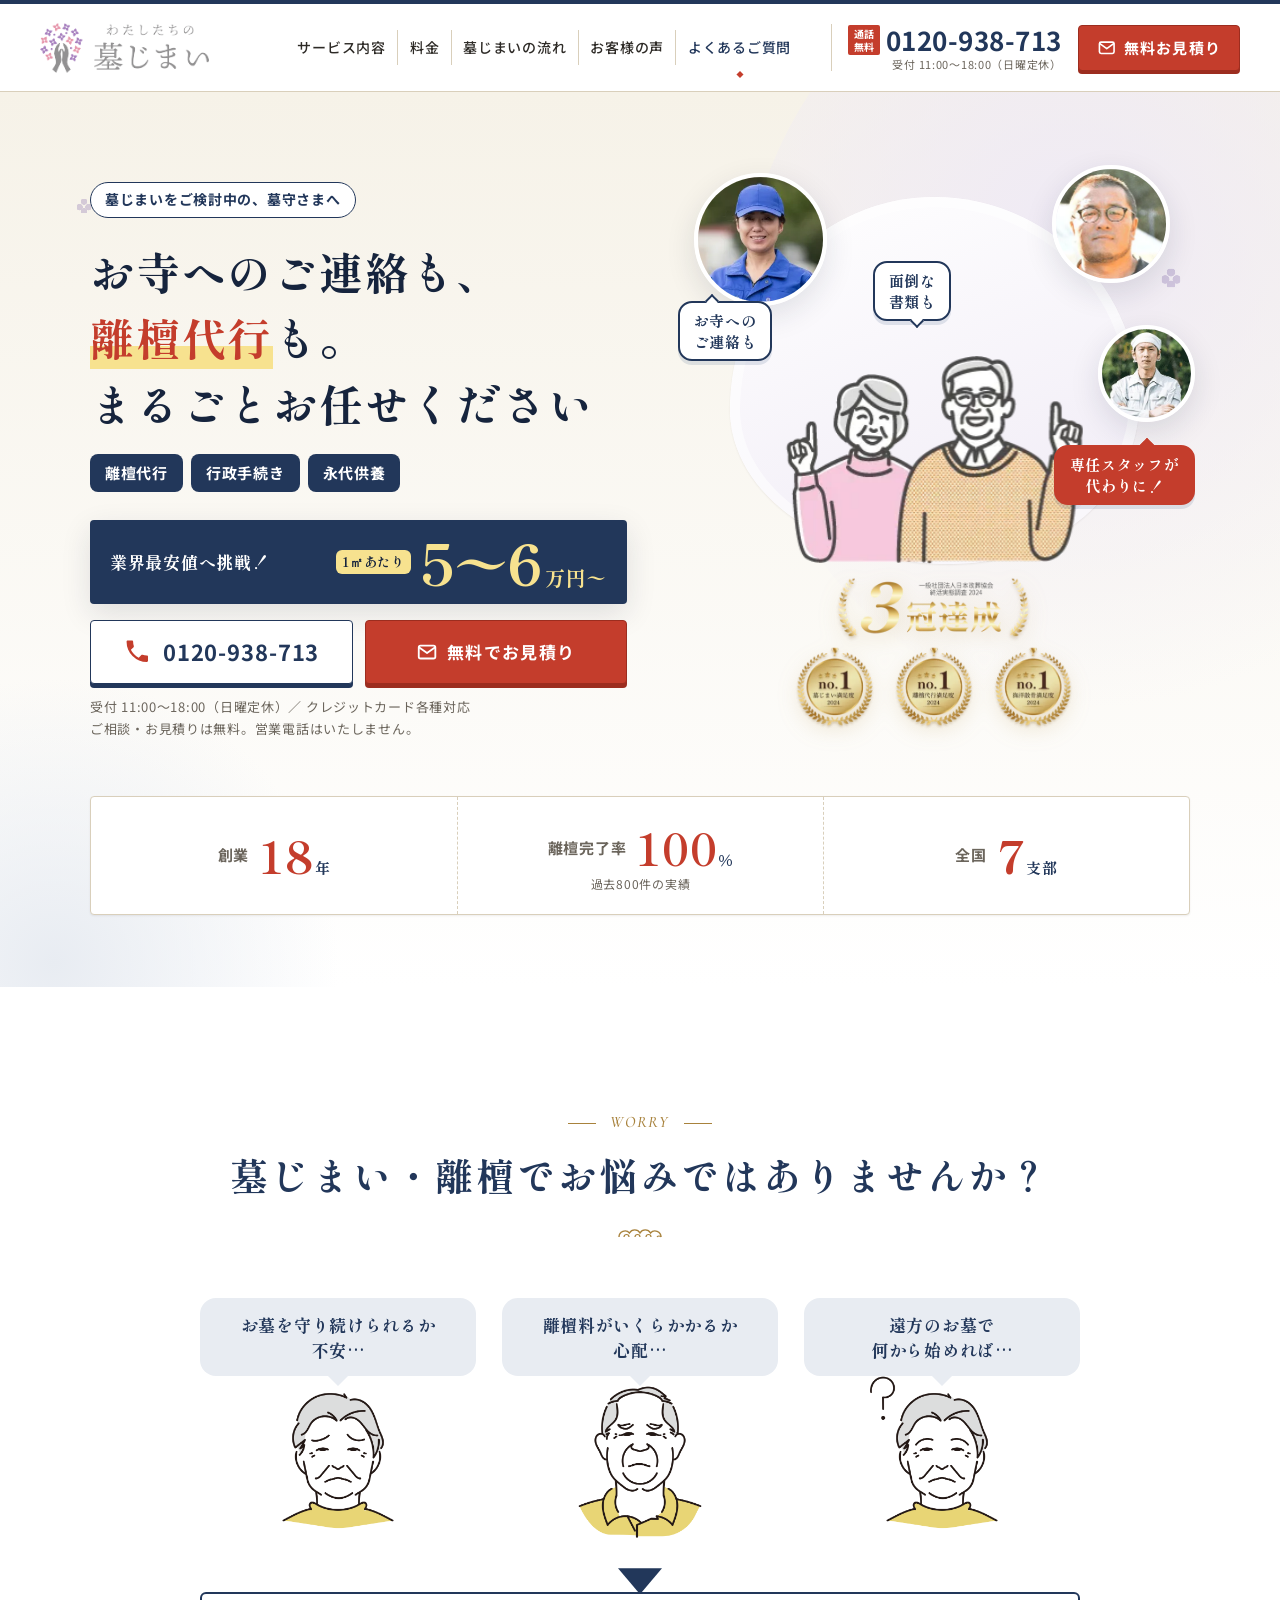
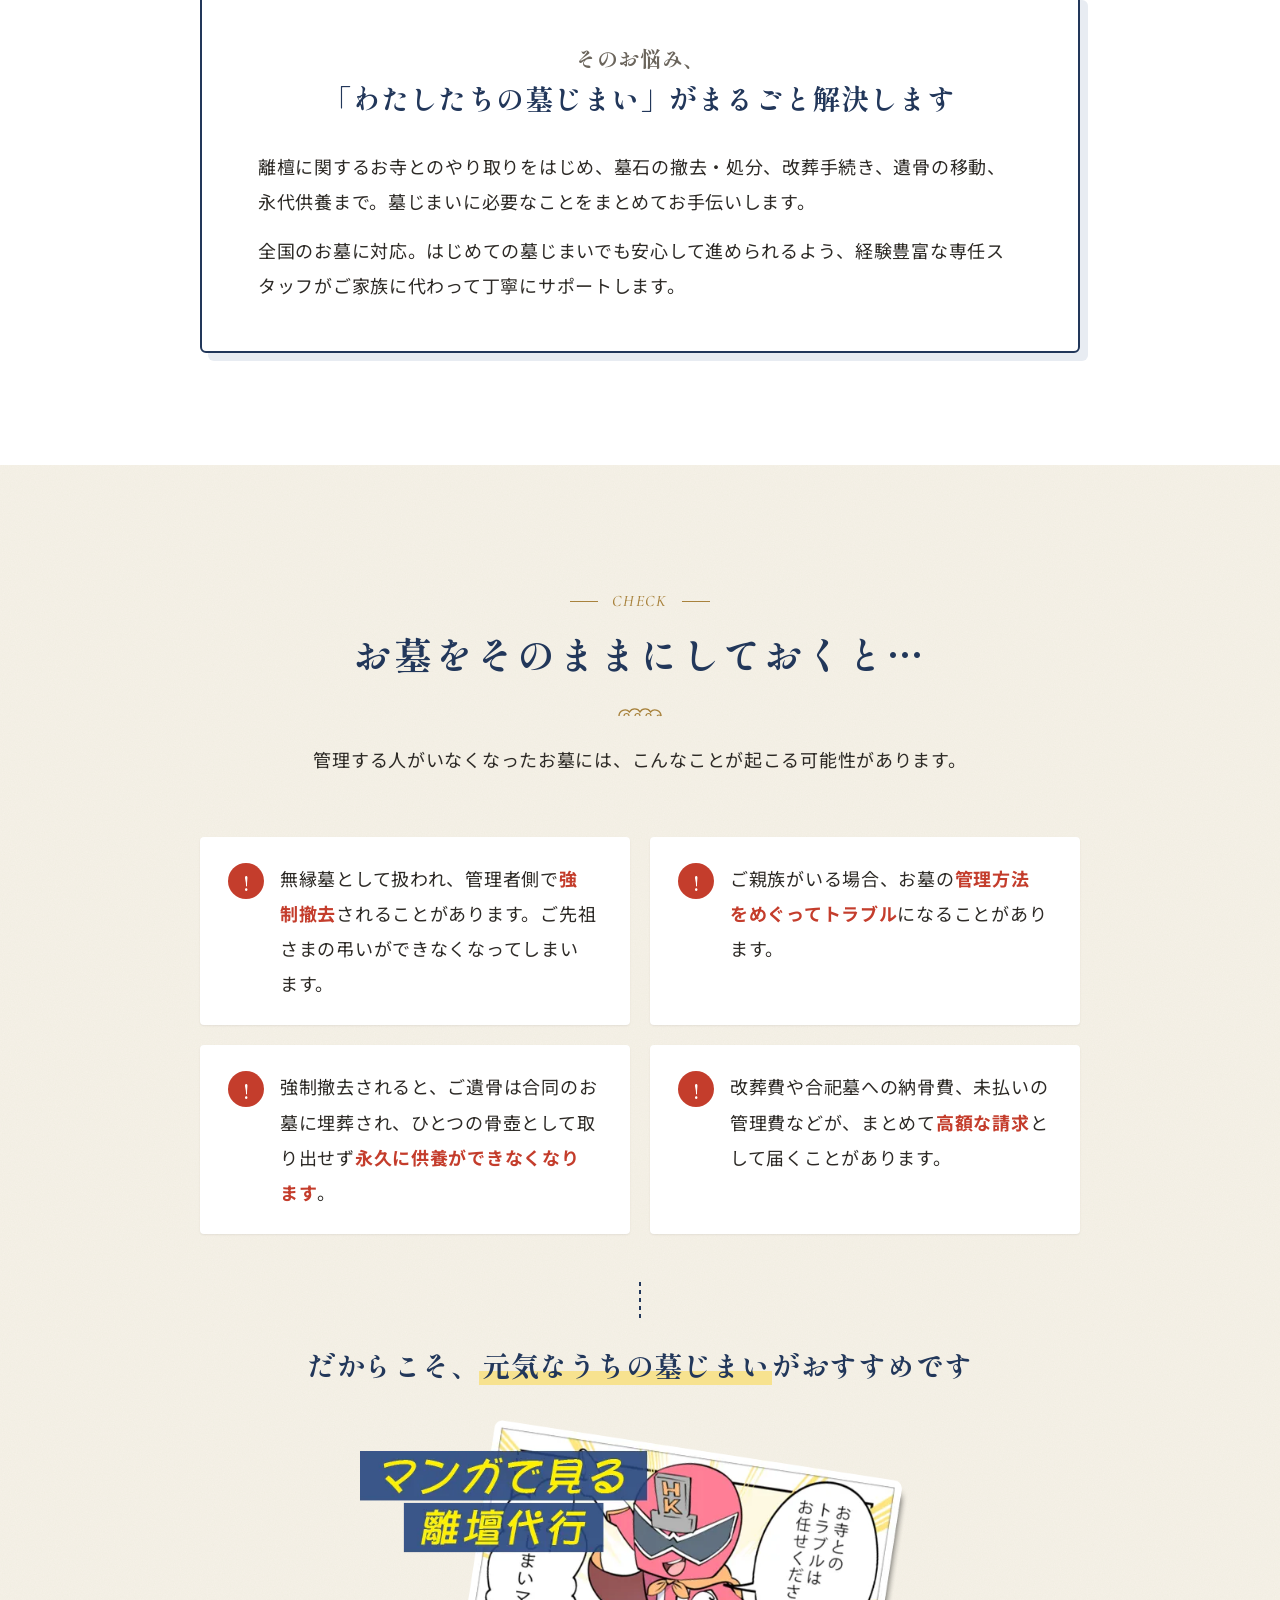
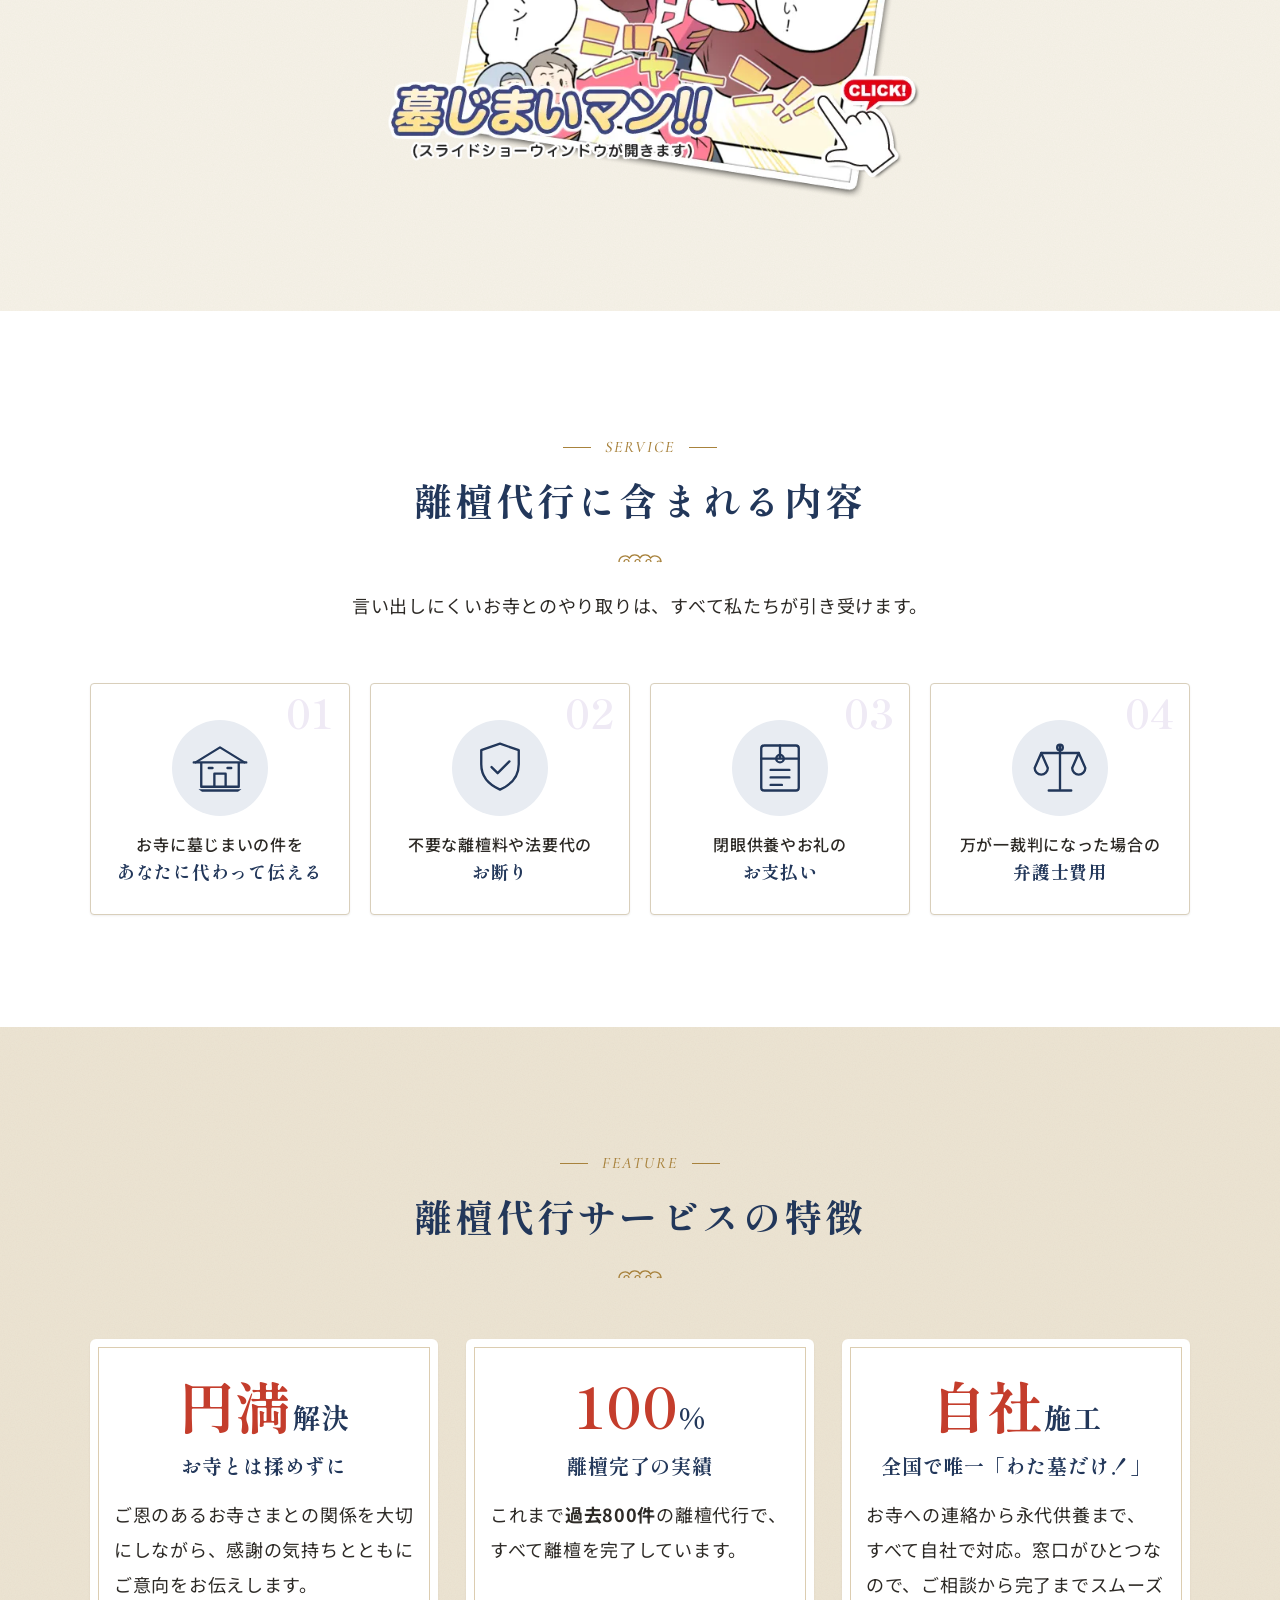
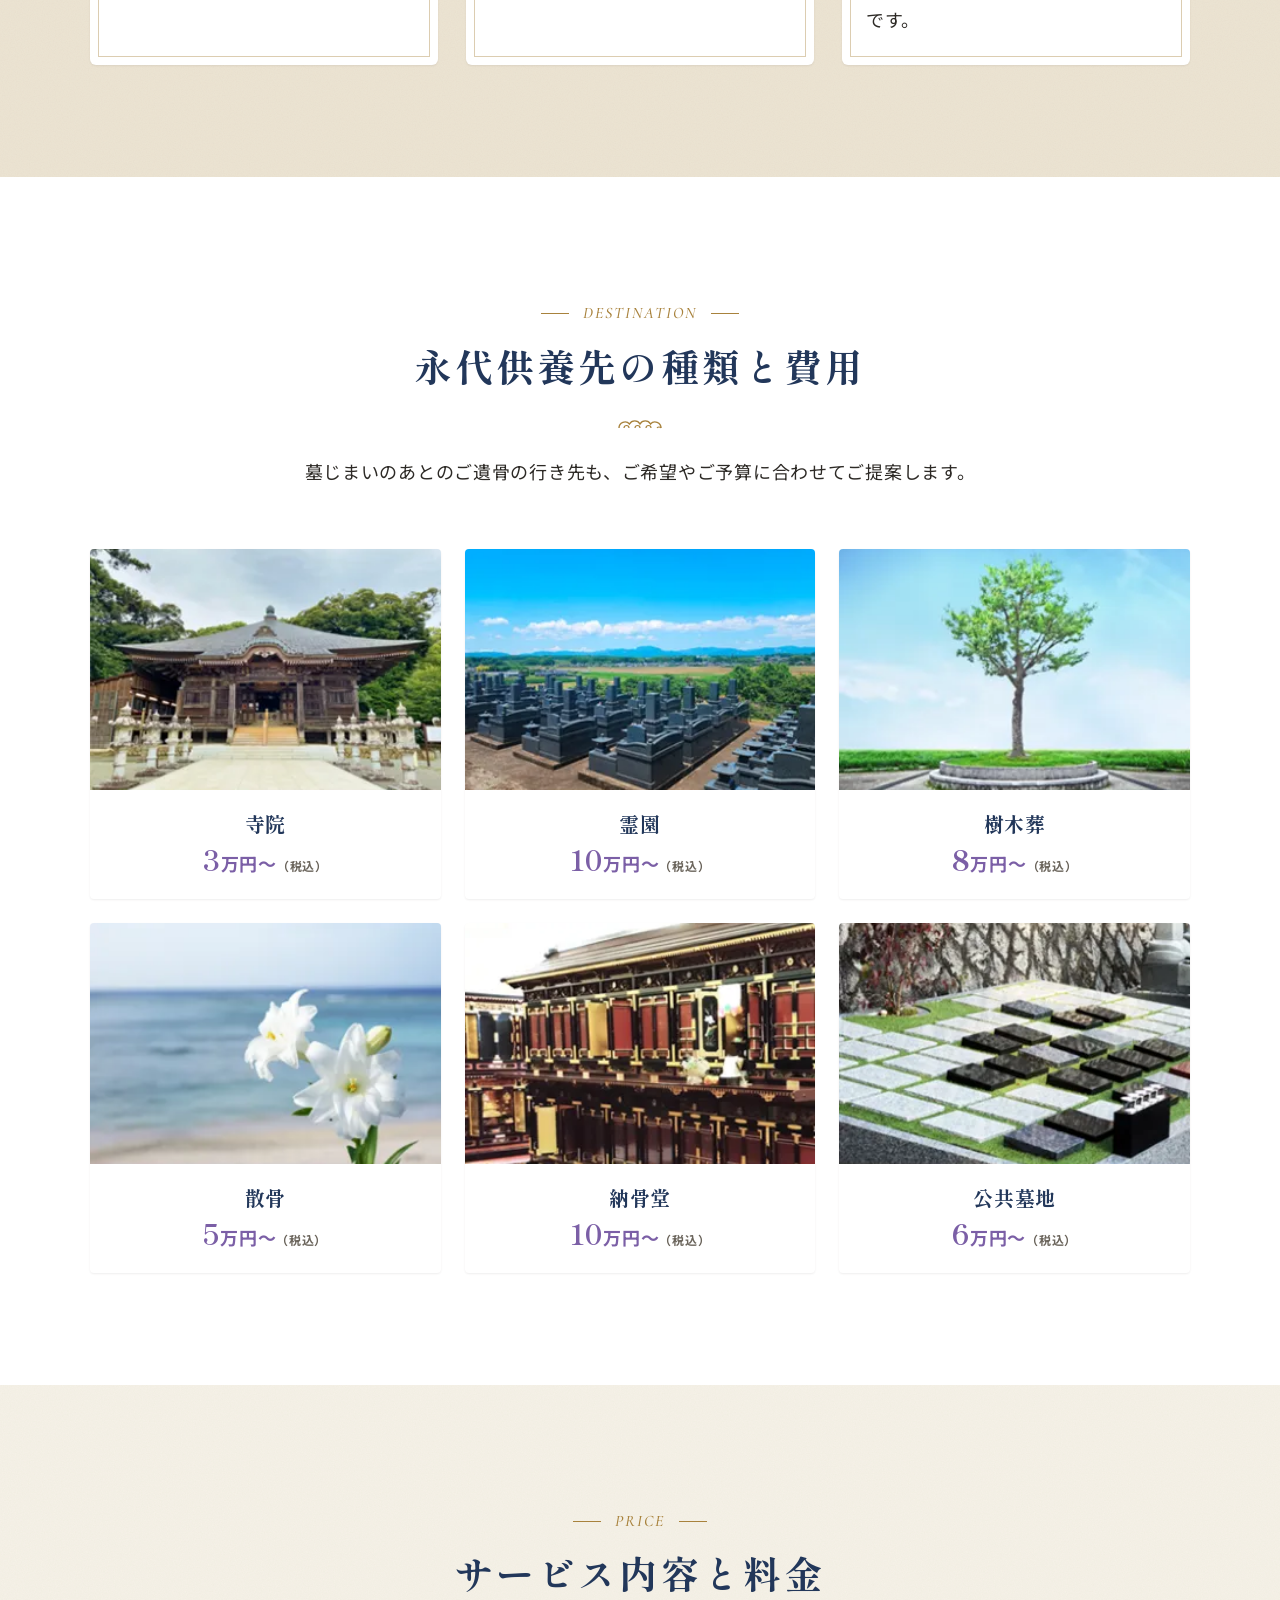
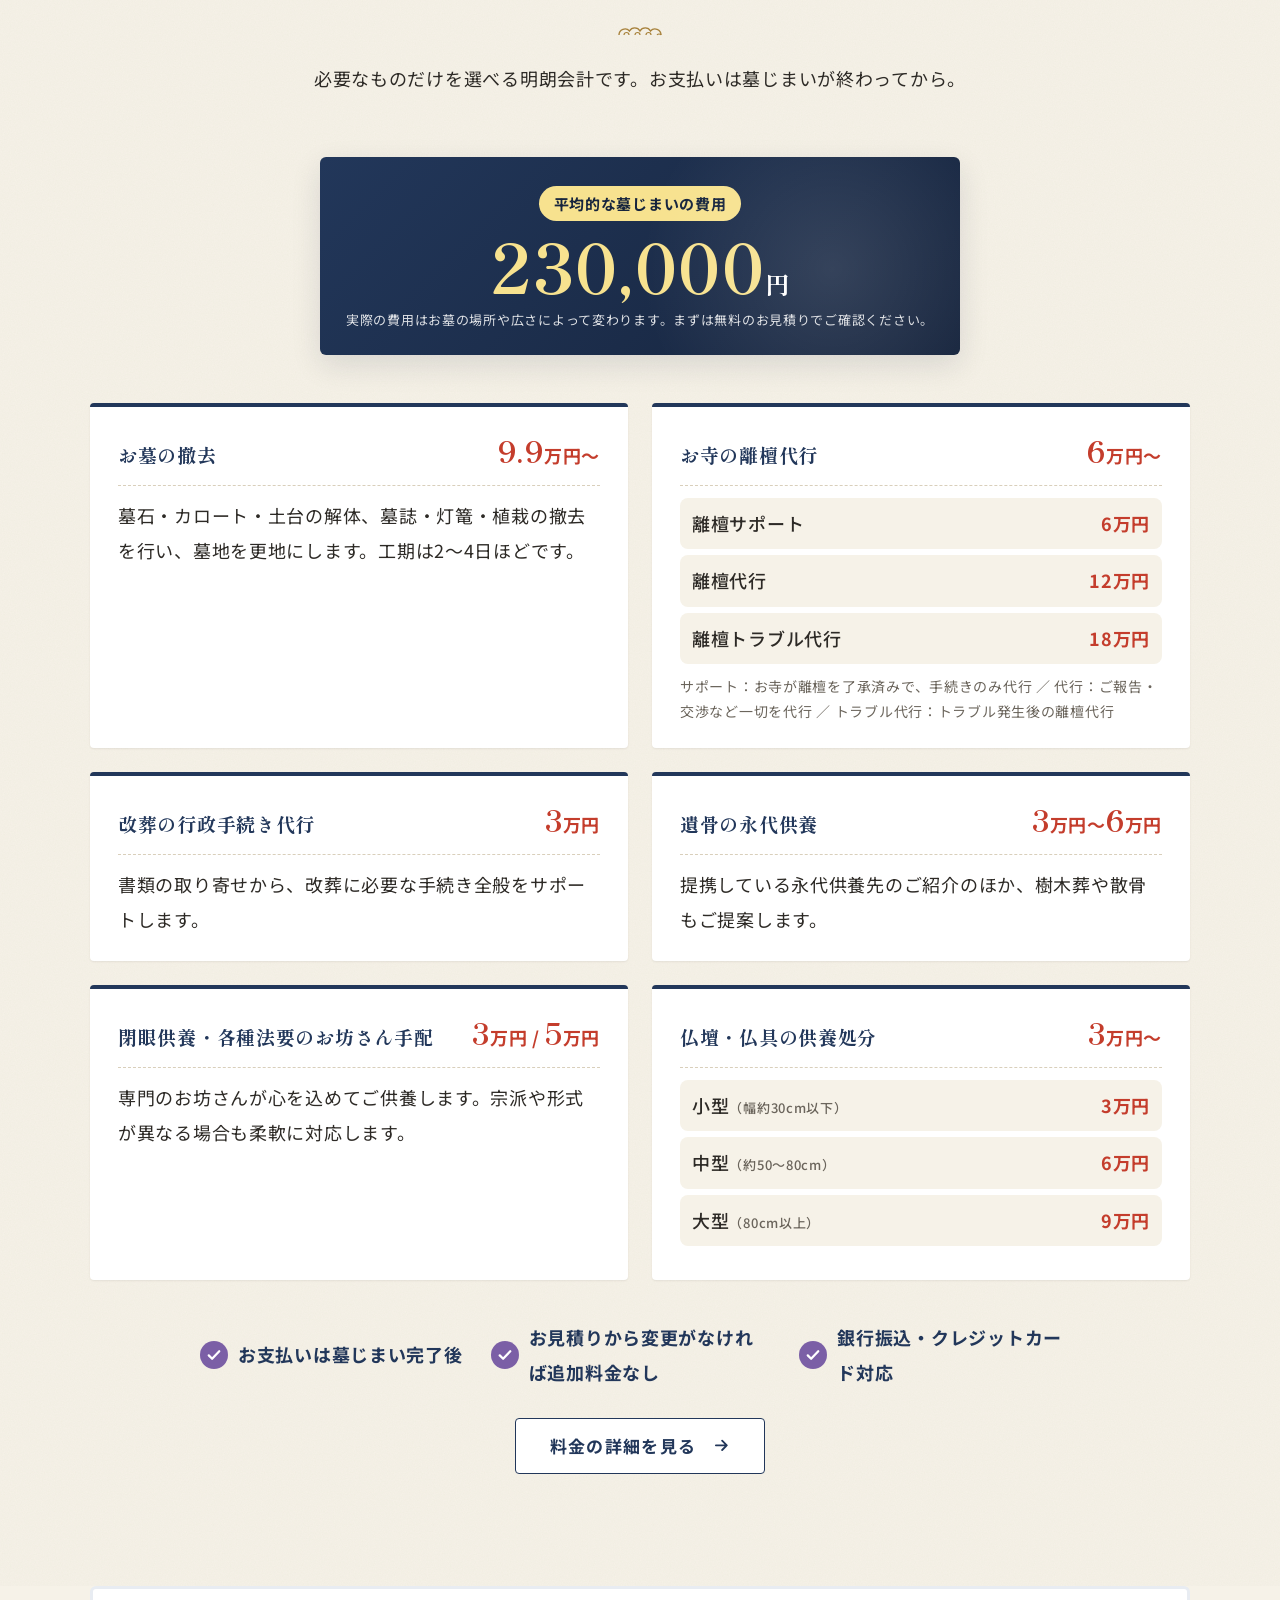
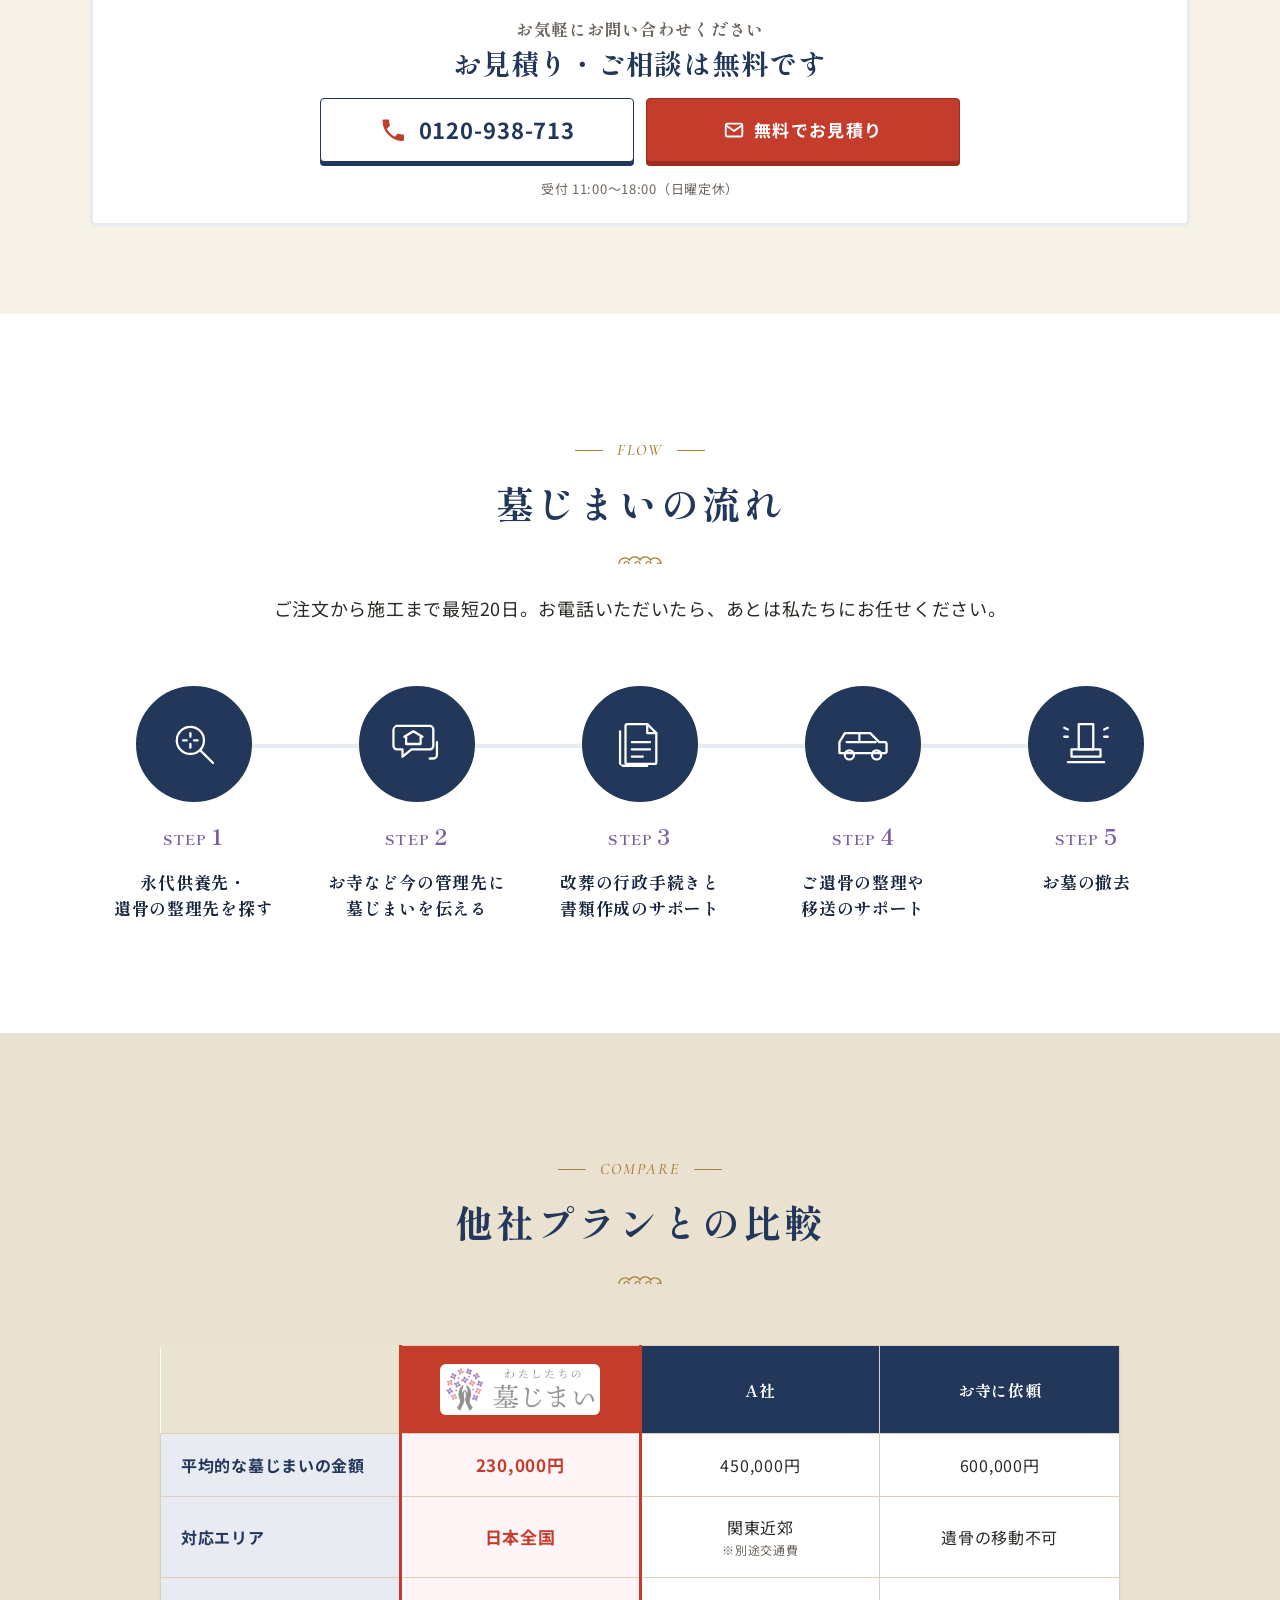
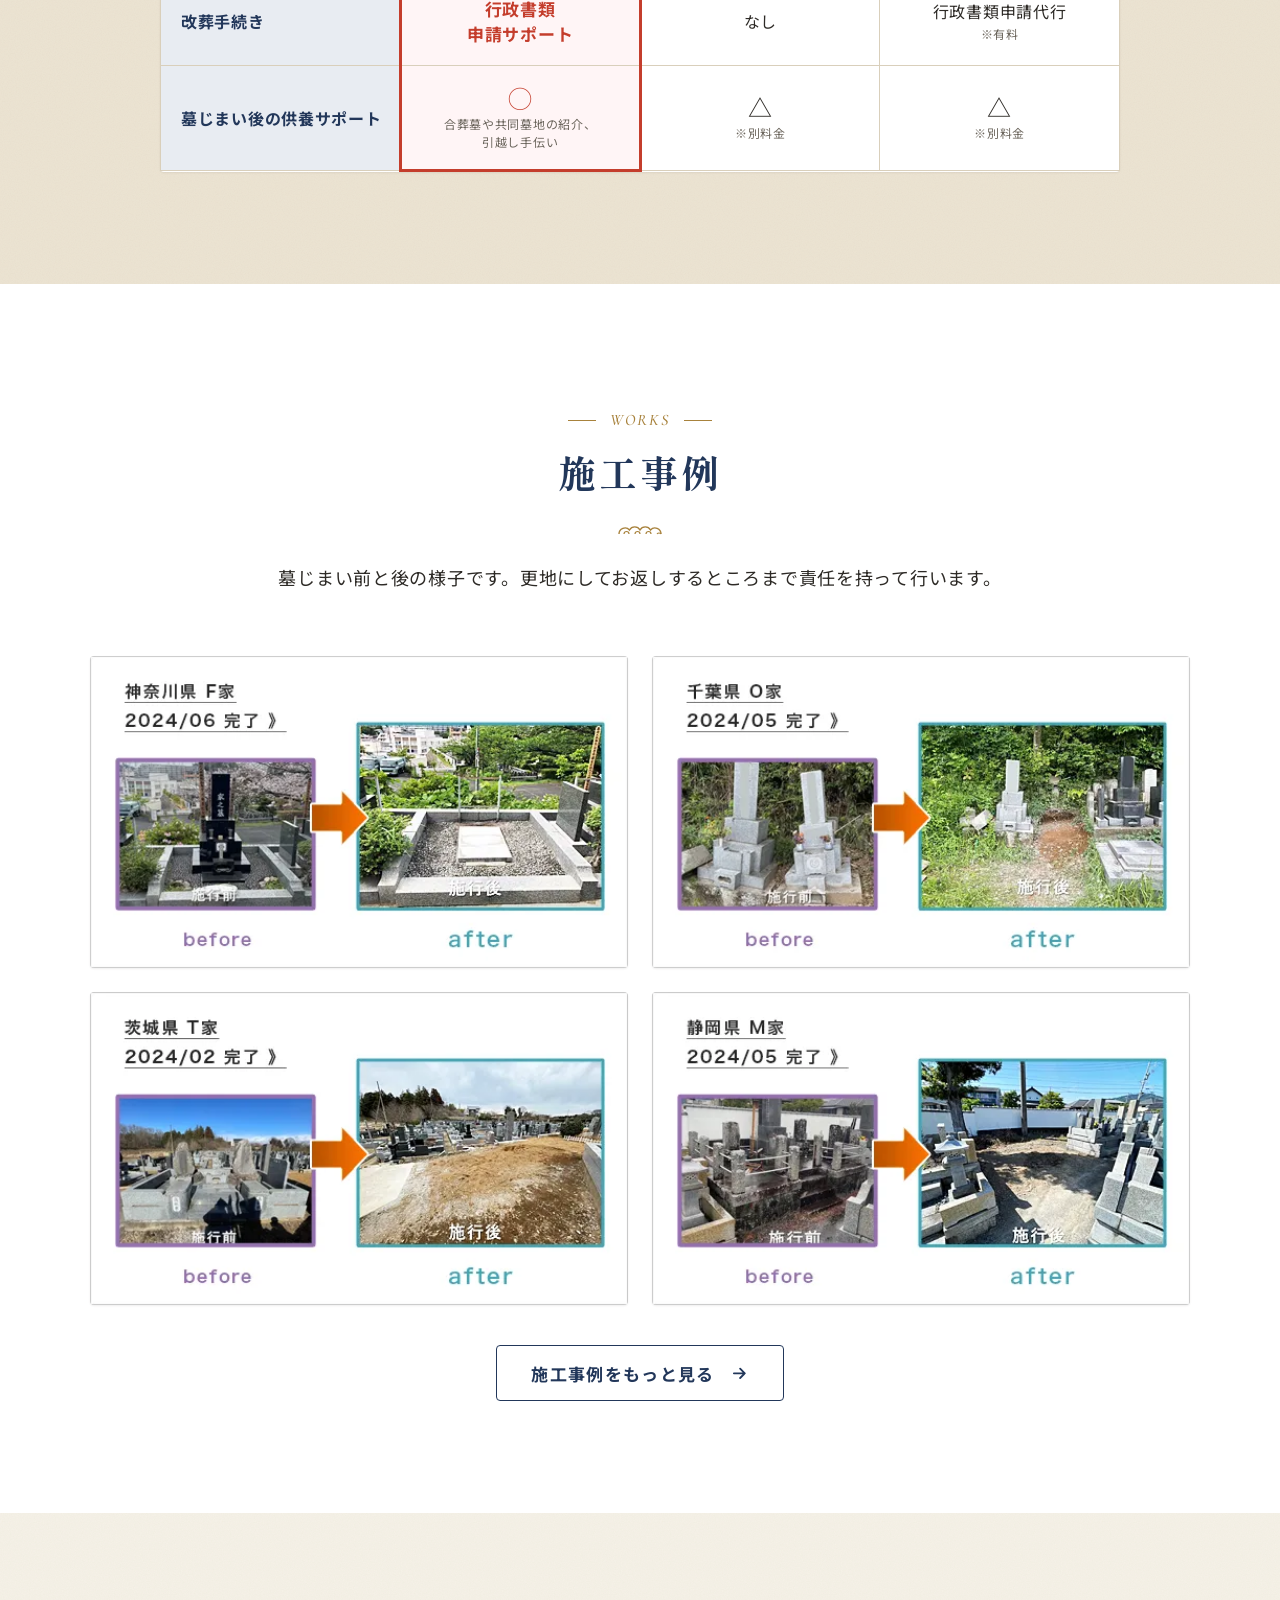
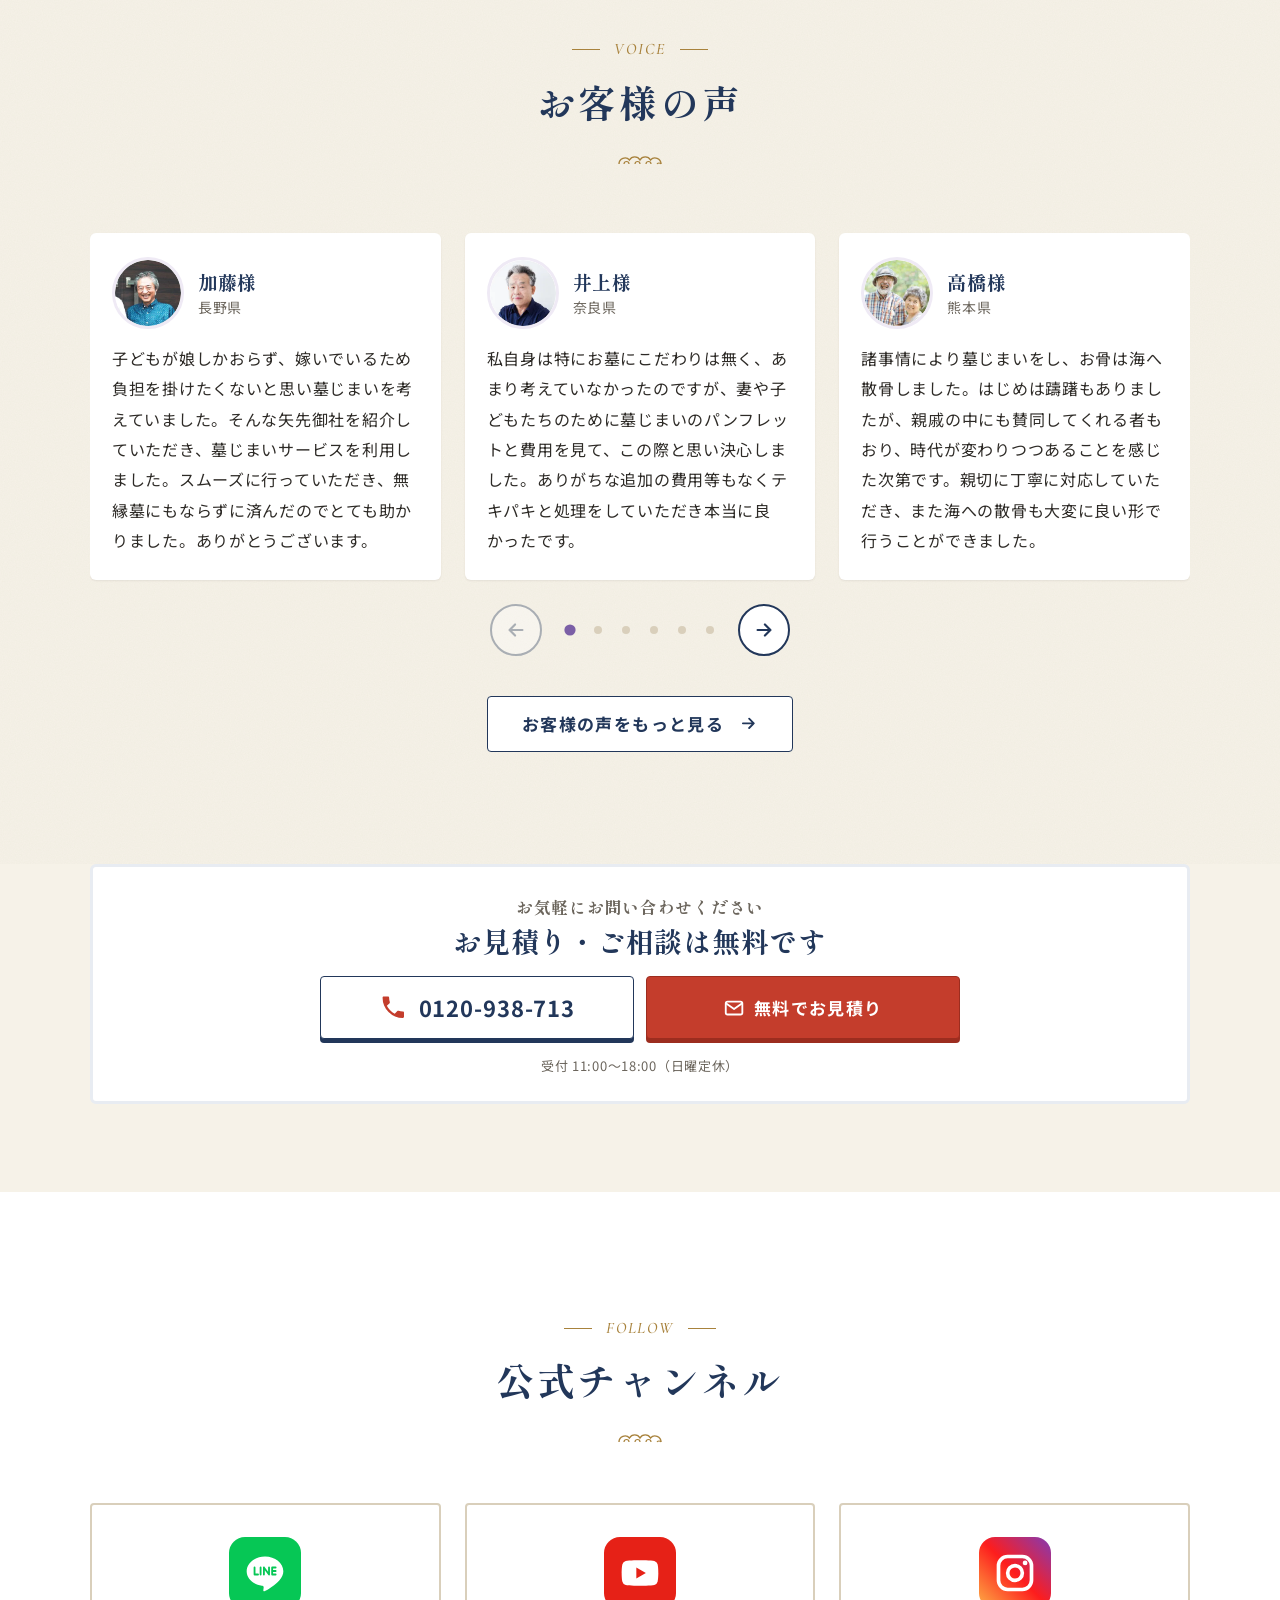
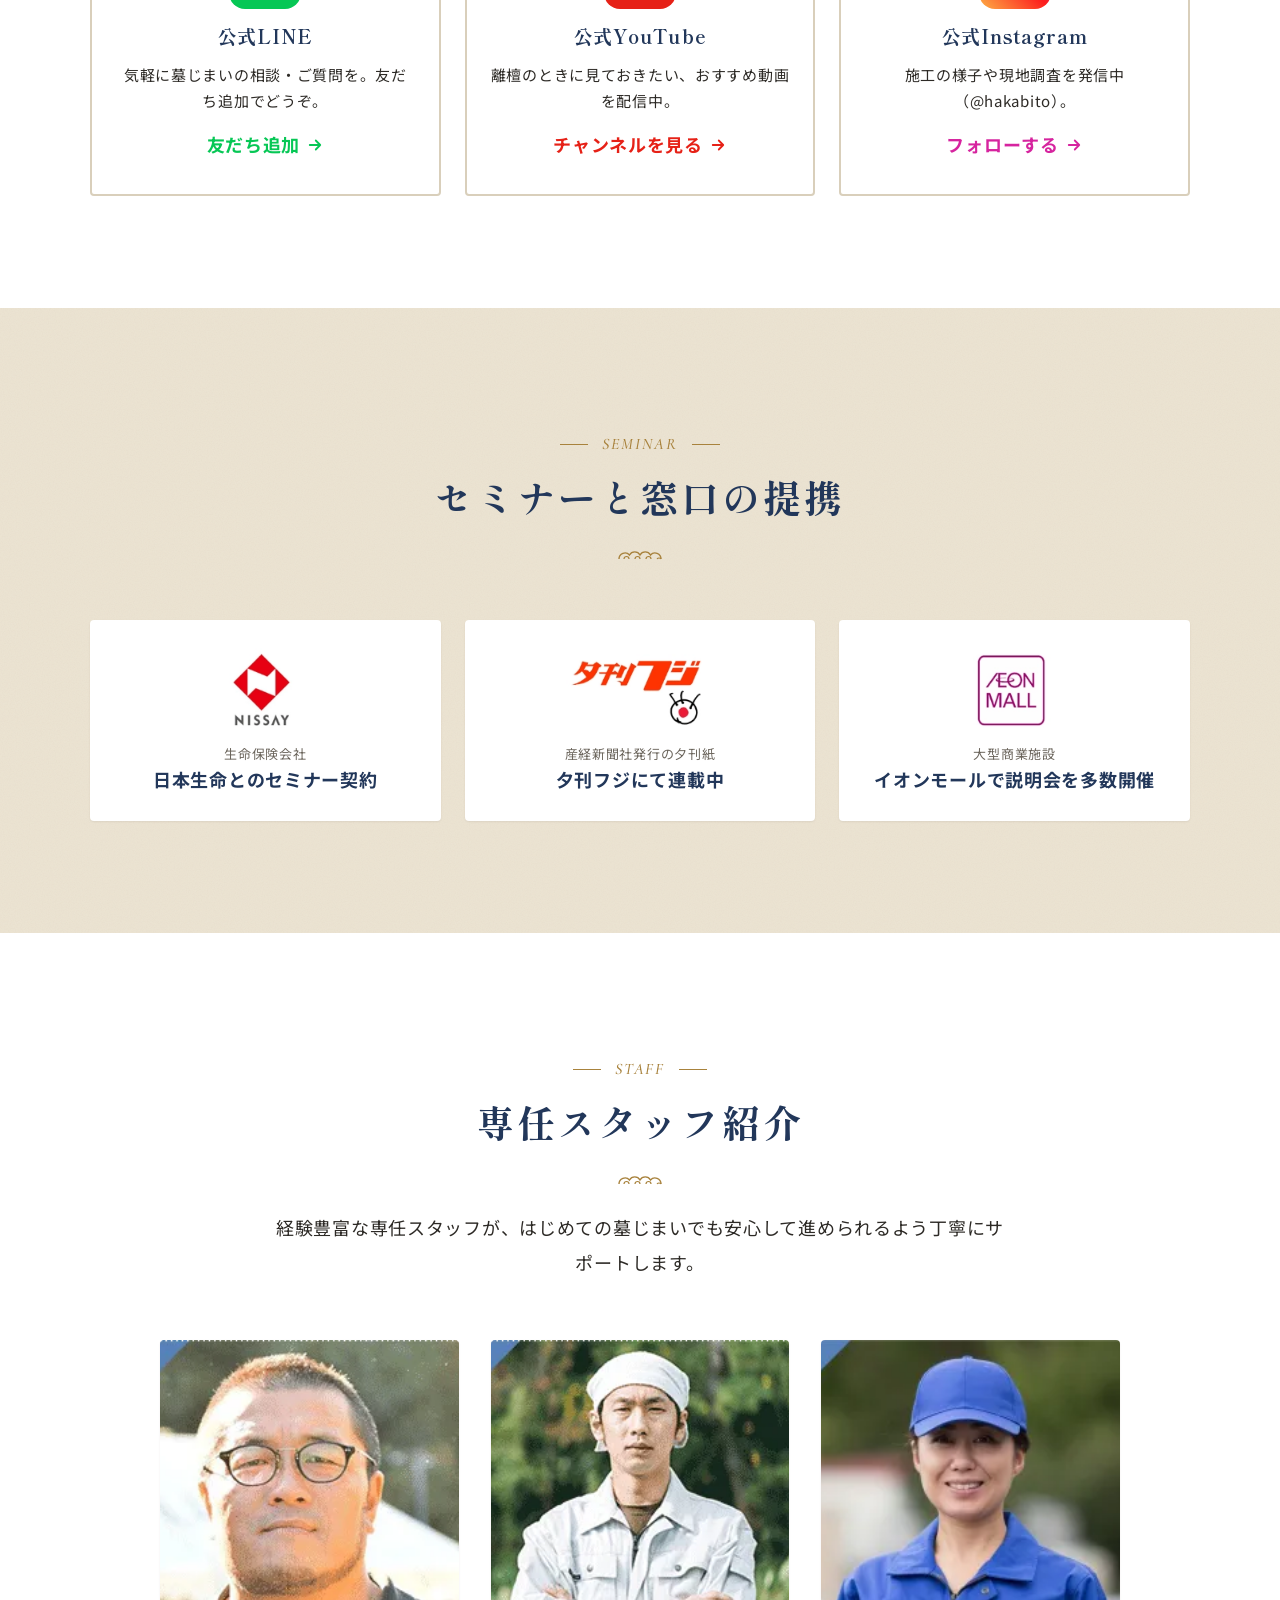
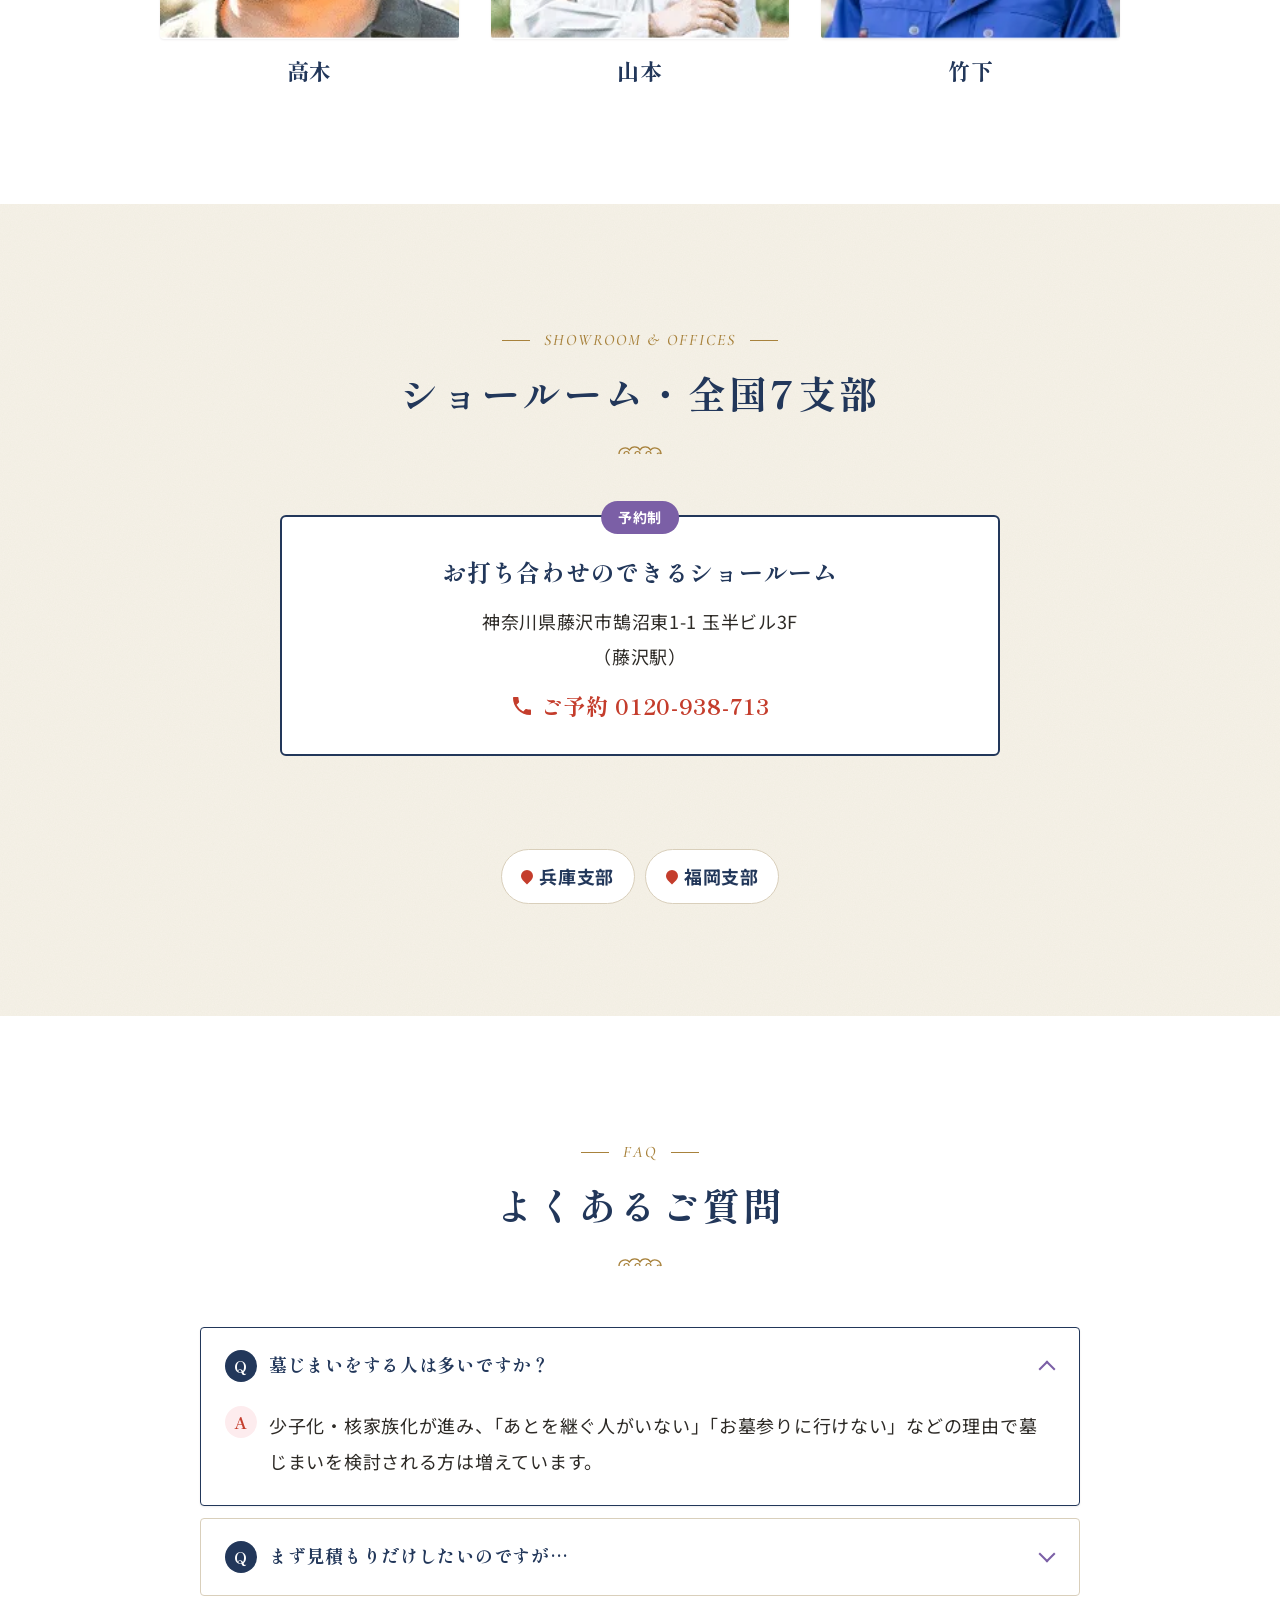
==== commit 3b272b2c: "Merge pull request #9 from blacknyaa/feature/wa-base-pr デザイン基盤を和のトーンに刷新" ====
--- a/index.html
+++ b/index.html
@@ -6,14 +6,30 @@
 <title>わたしたちの墓じまい お寺とのトラブル・離檀・墓じまい代行はおまかせ | 離檀代行、墓じまい代行の実績が多い墓じまい業者</title>
 <meta name="description" content="墓じまい・離檀代行なら「わたしたちの墓じまい」。お寺へのご連絡から墓石の撤去、改葬の行政手続き、永代供養まで全国対応でまるごとお任せいただけます。創業18年、離檀完了100％（過去800件）。お見積り・ご相談は無料です。">
 <link rel="canonical" href="https://kaiso.or.jp/haka/">
-<meta name="theme-color" content="#1f3b6e">
+<meta name="theme-color" content="#22375a">
+<meta property="og:type" content="website">
+<meta property="og:site_name" content="わたしたちの墓じまい">
+<meta property="og:title" content="わたしたちの墓じまい｜離檀代行・墓じまい代行はおまかせ">
+<meta property="og:description" content="お寺へのご連絡から墓石の撤去、改葬の行政手続き、永代供養まで全国対応でまるごとお任せ。お見積り・ご相談は無料です。">
+<meta property="og:url" content="https://kaiso.or.jp/haka/">
+<meta property="og:image" content="https://kaiso.or.jp/haka/wp-content/themes/cocoon-child-master-haka/img/2024/top_img1.png">
+<meta property="og:locale" content="ja_JP">
+<meta name="twitter:card" content="summary_large_image">
+<meta name="format-detection" content="telephone=no">
+<link rel="preload" as="image" href="assets/img/illust-senior.webp">
+<script type="application/ld+json">[{"@context":"https://schema.org","@type":"LocalBusiness","name":"わたしたちの墓じまい","alternateName":"日本改葬協会","url":"https://kaiso.or.jp/haka/","telephone":"0120-938-713","image":"https://kaiso.or.jp/haka/wp-content/themes/cocoon-child-master-haka/img/2024/top_img1.png","address":{"@type":"PostalAddress","addressRegion":"神奈川県","addressLocality":"藤沢市","streetAddress":"鵠沼東1-1 玉半ビル3F","addressCountry":"JP"},"openingHoursSpecification":[{"@type":"OpeningHoursSpecification","dayOfWeek":["Monday","Tuesday","Wednesday","Thursday","Friday","Saturday"],"opens":"11:00","closes":"18:00"}],"areaServed":"JP","sameAs":["https://www.youtube.com/channel/UC762KR0k_Qvi0kqD-qpqxUw","https://www.instagram.com/hakabito/"]},{"@context":"https://schema.org","@type":"FAQPage","mainEntity":[{"@type":"Question","name":"墓じまいをする人は多いですか？","acceptedAnswer":{"@type":"Answer","text":"少子化・核家族化が進み、「あとを継ぐ人がいない」「お墓参りに行けない」などの理由で墓じまいを検討される方は増えています。"}},{"@type":"Question","name":"まず見積もりだけしたいのですが…","acceptedAnswer":{"@type":"Answer","text":"概算のお見積もりは無料ですので、じっくりご検討いただけます。お気軽にお問い合わせください。"}},{"@type":"Question","name":"問い合わせたら、営業電話がかかってきそうで心配です…","acceptedAnswer":{"@type":"Answer","text":"ご相談後のご様子をうかがうためにお電話することはありますが、営業電話はいたしませんのでご安心ください。"}},{"@type":"Question","name":"高額の離檀料は払うべきでしょうか？","acceptedAnswer":{"@type":"Answer","text":"地域や寺院の格、これまでのお付き合いによって違いますが、一般的には法要1回分程度（3〜15万円）を目安に、改葬手続き代としてお支払いするのがよいでしょう。中には100万円を超える離檀料を請求する寺院もありますが、法的に支払う義務はありません。お困りの場合はぜひご相談ください。"}},{"@type":"Question","name":"お寺に話しづらいです…。どのように話をしたらいいですか？","acceptedAnswer":{"@type":"Answer","text":"お寺の境内・敷地内にお墓がある場合は特に、大きなご恩を感じているだけに申し出を心苦しく思われる方が多くいらっしゃいます。お寺との関係が良好なうちに、感謝のお気持ちとともにご意向をお伝えすることをおすすめします。言い出しにくい場合は、私たちが代わりにお伝えします。"}},{"@type":"Question","name":"料金はいつ支払えばいいですか？","acceptedAnswer":{"@type":"Answer","text":"墓じまいが完了してからのお支払いです。ご遺骨の数の変更など、ご契約時のお見積もりに変更がない限り、追加料金をいただくことはありません。"}},{"@type":"Question","name":"支払い方法には何がありますか？","acceptedAnswer":{"@type":"Answer","text":"銀行振込とクレジットカード決済をご利用いただけます。ご不明な点はスタッフまでお問い合わせください。"}},{"@type":"Question","name":"どんな場所・大きさのお墓でも対応できますか？","acceptedAnswer":{"@type":"Answer","text":"お墓の区画やサイズによって金額が多少変わります。ご検討の際は、まずお見積もりをお取りいただくことをおすすめします。"}},{"@type":"Question","name":"離島にあるお墓でも対応できますか？","acceptedAnswer":{"@type":"Answer","text":"状況によってはお受けできないこともありますが、まずはお気軽にお問い合わせください。"}},{"@type":"Question","name":"工事にはどのくらいの日数がかかりますか？","acceptedAnswer":{"@type":"Answer","text":"ご注文から施工まで最短20日です。お墓の場所やサイズによって工事期間は変わります。"}},{"@type":"Question","name":"墓じまいのあとの供養はどうなりますか？","acceptedAnswer":{"@type":"Answer","text":"工事が始まると、最初にお骨の取り出しを行います。しばらく骨壺をご自宅に安置されるか、新しい供養先に移されるかといったご相談も承っています。"}},{"@type":"Question","name":"散骨したいけれど、寂しい気もします…","acceptedAnswer":{"@type":"Answer","text":"散骨に限らず、合祀や樹木葬の際にもそう思われる方は多くいらっしゃいます。ご遺骨をパウダー状にして小さな骨壺に分骨し、ご自宅に安置される方もいらっしゃいます。"}}]}]</script>
 <link rel="icon" href="https://kaiso.or.jp/haka/wp-content/uploads/sites/5/2024/09/cropped-watahaka_icon2-32x32.webp" sizes="32x32">
 <link rel="apple-touch-icon" href="https://kaiso.or.jp/haka/wp-content/uploads/sites/5/2024/09/cropped-watahaka_icon2-180x180.webp">
 <link rel="preconnect" href="https://fonts.googleapis.com">
 <link rel="preconnect" href="https://fonts.gstatic.com" crossorigin>
-<link rel="stylesheet" href="https://fonts.googleapis.com/css2?family=Noto+Sans+JP:wght@400;500;700&family=Zen+Maru+Gothic:wght@500;700&display=swap">
+<link rel="stylesheet" href="https://fonts.googleapis.com/css2?family=Cormorant+Garamond:ital,wght@1,500&family=Noto+Sans+JP:wght@400;500;700&family=Shippori+Mincho+B1:wght@600;700;800&display=swap">
 <link rel="stylesheet" href="assets/css/style.css">
-<script>document.documentElement.classList.add('js')</script>
+<script>
+  document.documentElement.classList.add('js');
+  setTimeout(function () {
+    if (!document.documentElement.hasAttribute('data-ready')) document.documentElement.classList.remove('js');
+  }, 3000);
+</script>
 </head>
 <body>
 <svg xmlns="http://www.w3.org/2000/svg" style="display:none">
@@ -47,7 +63,7 @@
       </ul>
     </nav>
     <a class="header__tel" href="tel:0120938713">
-      <span class="header__tel-num"><svg aria-hidden="true"><use href="#i-phone"/></svg>0120-938-713</span>
+      <span class="header__tel-num"><span class="header__tel-free">通話<br>無料</span>0120-938-713</span>
       <span class="header__tel-time">受付 11:00〜18:00（日曜定休）</span>
     </a>
     <a class="btn btn--primary btn--sm header__cta" href="https://kaiso.or.jp/haka/contact/">
@@ -101,7 +117,7 @@
       <h1 class="hero__title" id="hero-title">
         <span class="hero__line"><span>お寺へのご連絡も、</span></span>
         <span class="hero__line"><span><em>離檀代行</em>も。</span></span>
-        <span class="hero__line"><span>まるごとお任せください</span></span>
+        <span class="hero__line"><span><span class="ib">まるごと</span><span class="ib">お任せください</span></span></span>
       </h1>
       <ul class="hero__tags">
         <li>離檀代行</li>
@@ -112,7 +128,7 @@
 
     <div class="hero__visual">
       <div class="hero__stage">
-        <img class="hero__people" src="assets/img/illust-senior.webp" alt="" width="262" height="184">
+        <img class="hero__people" src="assets/img/illust-senior.webp" alt="" width="262" height="184" fetchpriority="high">
         <figure class="hero__staff hero__staff--1"><img src="assets/img/staff-03.webp" alt="" width="330" height="221"></figure>
         <figure class="hero__staff hero__staff--2"><img src="assets/img/staff-01.webp" alt="" width="330" height="221"></figure>
         <figure class="hero__staff hero__staff--3"><img src="assets/img/staff-02.webp" alt="" width="330" height="221"></figure>
--- a/assets/css/style.css
+++ b/assets/css/style.css
@@ -1,36 +1,59 @@
 :root {
-  --navy: #1f3b6e;
-  --navy-deep: #142a52;
-  --navy-soft: #e8eef8;
-  --red: #d63a4c;
-  --red-deep: #b82a3b;
-  --purple: #7d62b0;
-  --purple-soft: #f1ecf8;
-  --gold: #b4903f;
-  --yellow: #ffe98a;
-  --line: #06c755;
-  --cream: #fbf8f2;
-  --beige: #f4eee3;
-  --text: #2a2a2a;
-  --muted: #5b5b5b;
-  --border: #e3ddd2;
+  --ai: #22375a;
+  --ai-deep: #16243d;
+  --ai-pale: #e8ecf2;
+  --kinari: #f6f2e8;
+  --suna: #ece4d3;
+  --sumi: #2d2a26;
+  --hai: #6b655c;
+  --shu: #c43d2c;
+  --shu-deep: #9c2d1f;
+  --kin: #a8823c;
+  --kin-pale: #f4ecd8;
+  --fuji: #7b5fa6;
+  --fuji-pale: #efeaf5;
+  --line-green: #06c755;
+  --line-green-deep: #04994a;
+  --rule: #d9cfbb;
   --white: #fff;
 
+  --navy: var(--ai);
+  --navy-deep: var(--ai-deep);
+  --navy-soft: var(--ai-pale);
+  --red: var(--shu);
+  --purple: var(--fuji);
+  --purple-soft: var(--fuji-pale);
+  --gold: var(--kin);
+  --yellow: #f7e28f;
+  --line: var(--line-green);
+  --cream: var(--kinari);
+  --beige: var(--suna);
+  --text: var(--sumi);
+  --muted: var(--hai);
+  --border: var(--rule);
+
   --ff-base: "Noto Sans JP", "Hiragino Sans", "Hiragino Kaku Gothic ProN", Meiryo, sans-serif;
-  --ff-round: "Zen Maru Gothic", "Hiragino Maru Gothic ProN", var(--ff-base);
+  --ff-serif: "Shippori Mincho B1", "Hiragino Mincho ProN", "Yu Mincho", serif;
+  --ff-en: "Cormorant Garamond", var(--ff-serif);
+  --ff-round: var(--ff-serif);
 
   --gutter: clamp(16px, 4vw, 40px);
-  --container: 1120px;
-  --radius: 16px;
-  --radius-lg: 28px;
-  --shadow: 0 6px 24px rgb(31 59 110 / .08);
-  --shadow-lg: 0 16px 40px rgb(31 59 110 / .14);
+  --container: 1100px;
+  --radius: 4px;
+  --radius-lg: 6px;
+  --shadow: 0 1px 2px rgb(45 42 38 / .08);
+  --shadow-lg: 0 10px 30px rgb(22 36 61 / .12);
   --header-h: 64px;
-  --ease: cubic-bezier(.22, 1, .36, 1);
+  --ease: cubic-bezier(.25, .8, .25, 1);
+
+  --washi: url("data:image/svg+xml,%3Csvg xmlns='http://www.w3.org/2000/svg' width='220' height='220'%3E%3Cfilter id='n'%3E%3CfeTurbulence type='fractalNoise' baseFrequency='.85' numOctaves='3' stitchTiles='stitch'/%3E%3CfeColorMatrix values='0 0 0 0 .42 0 0 0 0 .36 0 0 0 0 .24 0 0 0 .07 0'/%3E%3C/filter%3E%3Crect width='100%25' height='100%25' filter='url(%23n)'/%3E%3C/svg%3E");
+  --seigaiha-ai: url("data:image/svg+xml,%3Csvg xmlns='http://www.w3.org/2000/svg' width='40' height='20'%3E%3Ccircle cx='0' cy='0' r='20' fill='%2322375a' stroke='%23ffffff' stroke-opacity='.08' stroke-width='1'/%3E%3Ccircle cx='0' cy='0' r='14.5' fill='%2322375a' stroke='%23ffffff' stroke-opacity='.08' stroke-width='1'/%3E%3Ccircle cx='0' cy='0' r='9' fill='%2322375a' stroke='%23ffffff' stroke-opacity='.08' stroke-width='1'/%3E%3Ccircle cx='0' cy='0' r='3.5' fill='%2322375a' stroke='%23ffffff' stroke-opacity='.08' stroke-width='1'/%3E%3Ccircle cx='40' cy='0' r='20' fill='%2322375a' stroke='%23ffffff' stroke-opacity='.08' stroke-width='1'/%3E%3Ccircle cx='40' cy='0' r='14.5' fill='%2322375a' stroke='%23ffffff' stroke-opacity='.08' stroke-width='1'/%3E%3Ccircle cx='40' cy='0' r='9' fill='%2322375a' stroke='%23ffffff' stroke-opacity='.08' stroke-width='1'/%3E%3Ccircle cx='40' cy='0' r='3.5' fill='%2322375a' stroke='%23ffffff' stroke-opacity='.08' stroke-width='1'/%3E%3Ccircle cx='20' cy='10' r='20' fill='%2322375a' stroke='%23ffffff' stroke-opacity='.08' stroke-width='1'/%3E%3Ccircle cx='20' cy='10' r='14.5' fill='%2322375a' stroke='%23ffffff' stroke-opacity='.08' stroke-width='1'/%3E%3Ccircle cx='20' cy='10' r='9' fill='%2322375a' stroke='%23ffffff' stroke-opacity='.08' stroke-width='1'/%3E%3Ccircle cx='20' cy='10' r='3.5' fill='%2322375a' stroke='%23ffffff' stroke-opacity='.08' stroke-width='1'/%3E%3Ccircle cx='0' cy='20' r='20' fill='%2322375a' stroke='%23ffffff' stroke-opacity='.08' stroke-width='1'/%3E%3Ccircle cx='0' cy='20' r='14.5' fill='%2322375a' stroke='%23ffffff' stroke-opacity='.08' stroke-width='1'/%3E%3Ccircle cx='0' cy='20' r='9' fill='%2322375a' stroke='%23ffffff' stroke-opacity='.08' stroke-width='1'/%3E%3Ccircle cx='0' cy='20' r='3.5' fill='%2322375a' stroke='%23ffffff' stroke-opacity='.08' stroke-width='1'/%3E%3Ccircle cx='40' cy='20' r='20' fill='%2322375a' stroke='%23ffffff' stroke-opacity='.08' stroke-width='1'/%3E%3Ccircle cx='40' cy='20' r='14.5' fill='%2322375a' stroke='%23ffffff' stroke-opacity='.08' stroke-width='1'/%3E%3Ccircle cx='40' cy='20' r='9' fill='%2322375a' stroke='%23ffffff' stroke-opacity='.08' stroke-width='1'/%3E%3Ccircle cx='40' cy='20' r='3.5' fill='%2322375a' stroke='%23ffffff' stroke-opacity='.08' stroke-width='1'/%3E%3C/svg%3E");
+  --seigaiha-deep: url("data:image/svg+xml,%3Csvg xmlns='http://www.w3.org/2000/svg' width='40' height='20'%3E%3Ccircle cx='0' cy='0' r='20' fill='%2316243d' stroke='%23ffffff' stroke-opacity='.06' stroke-width='1'/%3E%3Ccircle cx='0' cy='0' r='14.5' fill='%2316243d' stroke='%23ffffff' stroke-opacity='.06' stroke-width='1'/%3E%3Ccircle cx='0' cy='0' r='9' fill='%2316243d' stroke='%23ffffff' stroke-opacity='.06' stroke-width='1'/%3E%3Ccircle cx='0' cy='0' r='3.5' fill='%2316243d' stroke='%23ffffff' stroke-opacity='.06' stroke-width='1'/%3E%3Ccircle cx='40' cy='0' r='20' fill='%2316243d' stroke='%23ffffff' stroke-opacity='.06' stroke-width='1'/%3E%3Ccircle cx='40' cy='0' r='14.5' fill='%2316243d' stroke='%23ffffff' stroke-opacity='.06' stroke-width='1'/%3E%3Ccircle cx='40' cy='0' r='9' fill='%2316243d' stroke='%23ffffff' stroke-opacity='.06' stroke-width='1'/%3E%3Ccircle cx='40' cy='0' r='3.5' fill='%2316243d' stroke='%23ffffff' stroke-opacity='.06' stroke-width='1'/%3E%3Ccircle cx='20' cy='10' r='20' fill='%2316243d' stroke='%23ffffff' stroke-opacity='.06' stroke-width='1'/%3E%3Ccircle cx='20' cy='10' r='14.5' fill='%2316243d' stroke='%23ffffff' stroke-opacity='.06' stroke-width='1'/%3E%3Ccircle cx='20' cy='10' r='9' fill='%2316243d' stroke='%23ffffff' stroke-opacity='.06' stroke-width='1'/%3E%3Ccircle cx='20' cy='10' r='3.5' fill='%2316243d' stroke='%23ffffff' stroke-opacity='.06' stroke-width='1'/%3E%3Ccircle cx='0' cy='20' r='20' fill='%2316243d' stroke='%23ffffff' stroke-opacity='.06' stroke-width='1'/%3E%3Ccircle cx='0' cy='20' r='14.5' fill='%2316243d' stroke='%23ffffff' stroke-opacity='.06' stroke-width='1'/%3E%3Ccircle cx='0' cy='20' r='9' fill='%2316243d' stroke='%23ffffff' stroke-opacity='.06' stroke-width='1'/%3E%3Ccircle cx='0' cy='20' r='3.5' fill='%2316243d' stroke='%23ffffff' stroke-opacity='.06' stroke-width='1'/%3E%3Ccircle cx='40' cy='20' r='20' fill='%2316243d' stroke='%23ffffff' stroke-opacity='.06' stroke-width='1'/%3E%3Ccircle cx='40' cy='20' r='14.5' fill='%2316243d' stroke='%23ffffff' stroke-opacity='.06' stroke-width='1'/%3E%3Ccircle cx='40' cy='20' r='9' fill='%2316243d' stroke='%23ffffff' stroke-opacity='.06' stroke-width='1'/%3E%3Ccircle cx='40' cy='20' r='3.5' fill='%2316243d' stroke='%23ffffff' stroke-opacity='.06' stroke-width='1'/%3E%3C/svg%3E");
+  --seigaiha-kinari: url("data:image/svg+xml,%3Csvg xmlns='http://www.w3.org/2000/svg' width='40' height='20'%3E%3Ccircle cx='0' cy='0' r='20' fill='%23f6f2e8' stroke='%2322375a' stroke-opacity='.10' stroke-width='1'/%3E%3Ccircle cx='0' cy='0' r='14.5' fill='%23f6f2e8' stroke='%2322375a' stroke-opacity='.10' stroke-width='1'/%3E%3Ccircle cx='0' cy='0' r='9' fill='%23f6f2e8' stroke='%2322375a' stroke-opacity='.10' stroke-width='1'/%3E%3Ccircle cx='0' cy='0' r='3.5' fill='%23f6f2e8' stroke='%2322375a' stroke-opacity='.10' stroke-width='1'/%3E%3Ccircle cx='40' cy='0' r='20' fill='%23f6f2e8' stroke='%2322375a' stroke-opacity='.10' stroke-width='1'/%3E%3Ccircle cx='40' cy='0' r='14.5' fill='%23f6f2e8' stroke='%2322375a' stroke-opacity='.10' stroke-width='1'/%3E%3Ccircle cx='40' cy='0' r='9' fill='%23f6f2e8' stroke='%2322375a' stroke-opacity='.10' stroke-width='1'/%3E%3Ccircle cx='40' cy='0' r='3.5' fill='%23f6f2e8' stroke='%2322375a' stroke-opacity='.10' stroke-width='1'/%3E%3Ccircle cx='20' cy='10' r='20' fill='%23f6f2e8' stroke='%2322375a' stroke-opacity='.10' stroke-width='1'/%3E%3Ccircle cx='20' cy='10' r='14.5' fill='%23f6f2e8' stroke='%2322375a' stroke-opacity='.10' stroke-width='1'/%3E%3Ccircle cx='20' cy='10' r='9' fill='%23f6f2e8' stroke='%2322375a' stroke-opacity='.10' stroke-width='1'/%3E%3Ccircle cx='20' cy='10' r='3.5' fill='%23f6f2e8' stroke='%2322375a' stroke-opacity='.10' stroke-width='1'/%3E%3Ccircle cx='0' cy='20' r='20' fill='%23f6f2e8' stroke='%2322375a' stroke-opacity='.10' stroke-width='1'/%3E%3Ccircle cx='0' cy='20' r='14.5' fill='%23f6f2e8' stroke='%2322375a' stroke-opacity='.10' stroke-width='1'/%3E%3Ccircle cx='0' cy='20' r='9' fill='%23f6f2e8' stroke='%2322375a' stroke-opacity='.10' stroke-width='1'/%3E%3Ccircle cx='0' cy='20' r='3.5' fill='%23f6f2e8' stroke='%2322375a' stroke-opacity='.10' stroke-width='1'/%3E%3Ccircle cx='40' cy='20' r='20' fill='%23f6f2e8' stroke='%2322375a' stroke-opacity='.10' stroke-width='1'/%3E%3Ccircle cx='40' cy='20' r='14.5' fill='%23f6f2e8' stroke='%2322375a' stroke-opacity='.10' stroke-width='1'/%3E%3Ccircle cx='40' cy='20' r='9' fill='%23f6f2e8' stroke='%2322375a' stroke-opacity='.10' stroke-width='1'/%3E%3Ccircle cx='40' cy='20' r='3.5' fill='%23f6f2e8' stroke='%2322375a' stroke-opacity='.10' stroke-width='1'/%3E%3C/svg%3E");
 }
 
 @media (min-width: 1080px) {
-  :root { --header-h: 88px; }
+  :root { --header-h: 92px; }
 }
 
 *, *::before, *::after { box-sizing: border-box; }
@@ -46,12 +69,13 @@
   margin: 0;
   font-family: var(--ff-base);
   font-size: clamp(1.0625rem, 1rem + .2vw, 1.125rem);
-  line-height: 1.9;
-  letter-spacing: .03em;
-  color: var(--text);
+  line-height: 1.95;
+  letter-spacing: .04em;
+  color: var(--sumi);
   background: var(--white);
   overflow-wrap: anywhere;
   line-break: strict;
+  font-feature-settings: "palt" 0;
   -webkit-font-smoothing: antialiased;
 }
 
@@ -70,9 +94,8 @@
 .ib { display: inline-block; }
 
 :focus-visible {
-  outline: 3px solid var(--purple);
+  outline: 3px solid var(--kin);
   outline-offset: 3px;
-  border-radius: 4px;
 }
 
 .skip {
@@ -81,9 +104,8 @@
   top: -100px;
   z-index: 1000;
   padding: 8px 16px;
-  background: var(--navy);
+  background: var(--ai);
   color: var(--white);
-  border-radius: 8px;
 }
 .skip:focus { top: 8px; }
 
@@ -101,9 +123,10 @@
   margin-inline: auto;
 }
 
-.section { padding-block: clamp(64px, 10vw, 120px); }
-.section--cream { background: var(--cream); }
-.section--beige { background: var(--beige); }
+.section { position: relative; padding-block: clamp(64px, 10vw, 112px); }
+.section--cream,
+.section--beige { background-color: var(--kinari); background-image: var(--washi); }
+.section--beige { background-color: var(--suna); }
 
 .pc { display: none; }
 @media (min-width: 768px) {
@@ -112,48 +135,53 @@
 }
 
 .marker {
-  background: linear-gradient(transparent 62%, var(--yellow) 62%);
+  background: linear-gradient(transparent 64%, var(--yellow) 64%);
   padding-inline: .1em;
 }
 
 .sec-head {
   text-align: center;
-  margin-bottom: clamp(36px, 6vw, 64px);
+  margin-bottom: clamp(36px, 6vw, 60px);
 }
 .sec-head__en {
   display: inline-flex;
   align-items: center;
-  gap: .6em;
-  font-family: var(--ff-round);
-  font-size: .8125rem;
-  font-weight: 700;
-  letter-spacing: .2em;
-  color: var(--purple);
+  gap: 14px;
+  font-family: var(--ff-en);
+  font-size: 1rem;
+  font-weight: 500;
+  font-style: italic;
+  letter-spacing: .12em;
+  color: var(--kin);
 }
 .sec-head__en::before,
 .sec-head__en::after {
   content: "";
-  width: 10px;
-  height: 10px;
-  background:
-    radial-gradient(circle at 50% 20%, currentColor 2px, transparent 2.5px),
-    radial-gradient(circle at 20% 60%, currentColor 2px, transparent 2.5px),
-    radial-gradient(circle at 80% 60%, currentColor 2px, transparent 2.5px);
-  opacity: .7;
+  width: 28px;
+  height: 1px;
+  background: currentColor;
 }
 .sec-head__title {
-  margin-top: .3em;
-  font-family: var(--ff-round);
-  font-size: clamp(1.625rem, 1.2rem + 2vw, 2.375rem);
-  font-weight: 700;
-  line-height: 1.5;
-  letter-spacing: .06em;
-  color: var(--navy);
+  position: relative;
+  margin-top: .2em;
+  font-family: var(--ff-serif);
+  font-size: clamp(1.625rem, 1.2rem + 1.9vw, 2.375rem);
+  font-weight: 700;
+  line-height: 1.55;
+  letter-spacing: .08em;
+  color: var(--ai);
+}
+.sec-head__title::after {
+  content: "";
+  display: block;
+  width: 44px;
+  height: 12px;
+  margin: .55em auto 0;
+  background: url("data:image/svg+xml,%3Csvg xmlns='http://www.w3.org/2000/svg' viewBox='0 0 44 12'%3E%3Cpath d='M1 11a6 6 0 0 1 10.5-4A6 6 0 0 1 22 7a6 6 0 0 1 10.5 0A6 6 0 0 1 43 11' fill='none' stroke='%23a8823c' stroke-width='1.4'/%3E%3Cpath d='M6 11a2.5 2.5 0 0 1 5 0M17 11a2.5 2.5 0 0 1 5 0M28 11a2.5 2.5 0 0 1 5 0M39 11a2.5 2.5 0 0 1 4 0' fill='none' stroke='%23a8823c' stroke-width='1.2'/%3E%3C/svg%3E") center / contain no-repeat;
 }
 .sec-head__lead {
-  max-width: 44em;
-  margin: 1.2em auto 0;
-  color: var(--muted);
+  max-width: 42em;
+  margin: 1.4em auto 0;
   text-align: left;
 }
 @media (min-width: 768px) {
@@ -161,8 +189,9 @@
 }
 
 .btn {
-  --btn-bg: var(--navy);
+  --btn-bg: var(--ai);
   --btn-fg: var(--white);
+  --btn-edge: var(--ai-deep);
   position: relative;
   display: inline-flex;
   align-items: center;
@@ -170,109 +199,124 @@
   gap: .5em;
   min-height: 60px;
   padding: .7em 2em;
-  font-family: var(--ff-round);
   font-size: 1.0625rem;
   font-weight: 700;
   line-height: 1.4;
-  letter-spacing: .06em;
+  letter-spacing: .08em;
   color: var(--btn-fg);
   background: var(--btn-bg);
-  border: 2px solid transparent;
-  border-radius: 999px;
-  box-shadow: 0 4px 0 rgb(0 0 0 / .12);
-  overflow: hidden;
-  isolation: isolate;
-  transition: transform .3s var(--ease), box-shadow .3s var(--ease), background-color .3s;
+  border: 1px solid var(--btn-edge);
+  border-radius: var(--radius);
+  box-shadow: 0 4px 0 var(--btn-edge);
+  transition: translate .15s, box-shadow .15s, background-color .3s, color .3s;
 }
 .btn svg { width: 1.3em; height: 1.3em; flex-shrink: 0; }
-.btn::after {
-  content: "";
-  position: absolute;
-  inset: 0 auto 0 -60%;
-  z-index: -1;
-  width: 40%;
-  background: linear-gradient(100deg, transparent, rgb(255 255 255 / .35), transparent);
-  transform: skewX(-20deg);
-  transition: left .6s var(--ease);
-}
 @media (hover: hover) {
-  .btn:hover { transform: translateY(-2px); box-shadow: 0 8px 18px rgb(0 0 0 / .16); }
-  .btn:hover::after { left: 120%; }
-}
-.btn:active { transform: translateY(1px); box-shadow: 0 2px 0 rgb(0 0 0 / .12); }
-
-.btn--primary { --btn-bg: var(--red); }
-.btn--line { --btn-bg: var(--line); }
+  .btn:hover { translate: 0 2px; box-shadow: 0 2px 0 var(--btn-edge); }
+}
+.btn:active { translate: 0 4px; box-shadow: 0 0 0 var(--btn-edge); }
+.btn__sub {
+  position: absolute;
+  top: -.85em;
+  left: 50%;
+  translate: -50% 0;
+  padding: 0 .9em;
+  font-size: .75rem;
+  line-height: 1.6;
+  letter-spacing: .06em;
+  white-space: nowrap;
+  color: var(--shu);
+  background: var(--white);
+  border: 1px solid currentColor;
+  border-radius: 2px;
+}
+
+.btn--primary { --btn-bg: var(--shu); --btn-edge: var(--shu-deep); }
+.btn--line { --btn-bg: var(--line-green); --btn-edge: var(--line-green-deep); }
 .btn--tel {
   --btn-bg: var(--white);
-  --btn-fg: var(--navy);
-  border-color: var(--navy);
+  --btn-fg: var(--ai);
+  --btn-edge: var(--ai);
+  white-space: nowrap;
   font-size: 1.375rem;
   letter-spacing: .04em;
 }
+.btn--tel svg { color: var(--shu); }
 .btn--ghost {
   --btn-bg: var(--white);
-  --btn-fg: var(--navy);
-  border-color: currentColor;
-}
-.btn--sm { min-height: 48px; padding: .5em 1.4em; font-size: 1rem; }
+  --btn-fg: var(--ai);
+  --btn-edge: var(--ai);
+  box-shadow: none;
+  min-height: 56px;
+}
+@media (hover: hover) {
+  .btn--ghost:hover { --btn-bg: var(--ai); --btn-fg: var(--white); translate: 0; box-shadow: none; }
+}
+.btn--sm { min-height: 46px; padding: .45em 1.2em; font-size: .9375rem; box-shadow: 0 3px 0 var(--btn-edge); }
 .btn--block { display: flex; width: 100%; padding-inline: 1em; }
-.btn__arrow { margin-left: auto; }
+.btn__arrow { width: 1.1em !important; height: 1.1em !important; margin-left: .4em; }
 
 .header {
   position: sticky;
   top: 0;
   z-index: 100;
-  background: rgb(255 255 255 / .96);
+  background: var(--white);
+  border-top: 4px solid var(--ai);
+  border-bottom: 1px solid var(--rule);
   transition: box-shadow .3s;
 }
-@supports (backdrop-filter: blur(8px)) {
-  .header { background: rgb(255 255 255 / .86); backdrop-filter: blur(10px); }
-}
-.header.is-scrolled { box-shadow: 0 4px 20px rgb(0 0 0 / .08); }
+.header.is-scrolled { box-shadow: 0 2px 12px rgb(45 42 38 / .08); }
 .header__inner {
   display: flex;
   align-items: center;
   gap: 16px;
-  height: var(--header-h);
+  height: calc(var(--header-h) - 5px);
   padding-inline: var(--gutter);
-  max-width: 1440px;
+  max-width: 1400px;
   margin-inline: auto;
 }
 .header__logo { flex-shrink: 0; }
 .header__logo img { width: auto; height: 40px; }
 .header__catch {
   display: none;
-  padding-left: 16px;
-  border-left: 1px solid var(--border);
-  font-size: .75rem;
+  padding-left: 14px;
+  border-left: 1px solid var(--rule);
+  font-family: var(--ff-serif);
+  font-size: .8125rem;
+  font-weight: 600;
   line-height: 1.6;
-  color: var(--muted);
+  color: var(--hai);
 }
 .gnav { display: none; margin-left: auto; }
-.gnav__list { display: flex; gap: clamp(12px, 1.6vw, 28px); }
+.gnav__list { display: flex; }
+.gnav__list li + li { border-left: 1px solid var(--rule); }
 .gnav__list a {
   position: relative;
   display: block;
-  padding-block: 8px;
-  font-size: .9375rem;
+  padding: 4px clamp(8px, .9vw, 16px);
+  font-size: .875rem;
   font-weight: 500;
   white-space: nowrap;
+  transition: color .3s;
 }
 .gnav__list a::after {
   content: "";
   position: absolute;
-  left: 0;
-  bottom: 2px;
-  width: 100%;
-  height: 2px;
-  background: var(--purple);
-  transform: scaleX(0);
-  transform-origin: right;
-  transition: transform .4s var(--ease);
-}
+  left: 50%;
+  bottom: -8px;
+  width: 5px;
+  height: 5px;
+  background: var(--shu);
+  rotate: 45deg;
+  translate: -50% 0;
+  opacity: 0;
+  transition: opacity .3s, bottom .3s;
+}
+.gnav__list a.is-current,
+.gnav__list a:hover { color: var(--ai); }
+.gnav__list a.is-current::after { opacity: 1; bottom: -12px; }
 @media (hover: hover) {
-  .gnav__list a:hover::after { transform: scaleX(1); transform-origin: left; }
+  .gnav__list a:hover::after { opacity: 1; bottom: -12px; }
 }
 .header__tel {
   display: none;
@@ -280,60 +324,76 @@
   align-items: flex-end;
   margin-left: auto;
   line-height: 1.2;
-  color: var(--navy);
+  color: var(--ai);
 }
 .header__tel-num {
+  white-space: nowrap;
   display: flex;
   align-items: center;
-  gap: 4px;
-  font-family: var(--ff-round);
-  font-size: 1.5rem;
+  gap: 6px;
+  font-size: 1.625rem;
   font-weight: 700;
   letter-spacing: .02em;
 }
-.header__tel-num svg { width: 22px; height: 22px; color: var(--red); }
-.header__tel-time { font-size: .6875rem; color: var(--muted); }
-.header__cta { display: none; }
+.header__tel-num svg { width: 22px; height: 22px; color: var(--shu); }
+.header__tel-free {
+  padding: 2px 6px;
+  font-size: .625rem;
+  line-height: 1.3;
+  letter-spacing: 0;
+  color: var(--white);
+  background: var(--shu);
+  border-radius: 2px;
+}
+.header__tel-time { margin-top: 2px; font-size: .6875rem; color: var(--hai); }
+.header__cta { display: none; white-space: nowrap; }
 
 .menu-btn {
   display: flex;
   flex-direction: column;
   align-items: center;
-  gap: 3px;
-  width: 52px;
+  justify-content: center;
+  gap: 4px;
+  width: 56px;
+  height: 52px;
   margin-left: auto;
-  color: var(--navy);
-}
-.menu-btn__bars { position: relative; display: block; width: 28px; height: 20px; }
+  color: var(--white);
+  background: var(--ai);
+  border-radius: 2px;
+}
+.menu-btn__bars { position: relative; display: block; width: 24px; height: 16px; }
 .menu-btn__bars span {
   position: absolute;
   left: 0;
   width: 100%;
-  height: 2.5px;
+  height: 2px;
   background: currentColor;
-  border-radius: 2px;
   transition: transform .4s var(--ease), opacity .3s, top .4s var(--ease);
 }
 .menu-btn__bars span:nth-child(1) { top: 0; }
-.menu-btn__bars span:nth-child(2) { top: 50%; margin-top: -1.25px; }
-.menu-btn__bars span:nth-child(3) { top: calc(100% - 2.5px); }
-.menu-btn__label { font-size: .625rem; font-weight: 700; letter-spacing: .05em; }
-.menu-btn[aria-expanded="true"] .menu-btn__bars span:nth-child(1) { top: 50%; margin-top: -1.25px; transform: rotate(45deg); }
+.menu-btn__bars span:nth-child(2) { top: 50%; margin-top: -1px; }
+.menu-btn__bars span:nth-child(3) { top: calc(100% - 2px); }
+.menu-btn__label { font-size: .625rem; font-weight: 700; letter-spacing: .05em; line-height: 1; }
+.menu-btn[aria-expanded="true"] .menu-btn__bars span:nth-child(1) { top: 50%; margin-top: -1px; transform: rotate(45deg); }
 .menu-btn[aria-expanded="true"] .menu-btn__bars span:nth-child(2) { opacity: 0; }
-.menu-btn[aria-expanded="true"] .menu-btn__bars span:nth-child(3) { top: 50%; margin-top: -1.25px; transform: rotate(-45deg); }
+.menu-btn[aria-expanded="true"] .menu-btn__bars span:nth-child(3) { top: 50%; margin-top: -1px; transform: rotate(-45deg); }
 
 @media (min-width: 768px) {
   .header__tel { display: flex; }
   .menu-btn { margin-left: 0; }
 }
 @media (min-width: 1080px) {
-  .header__logo img { height: 52px; }
-  .gnav, .header__cta { display: flex; }
-  .header__tel { margin-left: 8px; }
+  .header__logo img { height: 50px; }
+  .gnav { display: flex; }
+  .header__tel { margin-left: 12px; padding-left: 16px; border-left: 1px solid var(--rule); }
   .menu-btn { display: none; }
+}
+@media (min-width: 1240px) {
+  .header__cta { display: flex; }
 }
 @media (min-width: 1360px) {
   .header__catch { display: block; }
+  .gnav__list a { font-size: .9375rem; }
 }
 
 .drawer {
@@ -347,7 +407,7 @@
 .drawer__overlay {
   position: absolute;
   inset: 0;
-  background: rgb(20 42 82 / .5);
+  background: rgb(22 36 61 / .55);
   opacity: 0;
   transition: opacity .5s var(--ease);
 }
@@ -358,32 +418,32 @@
   right: 0;
   width: min(88vw, 400px);
   height: 100%;
-  padding: calc(var(--header-h) + 8px) 24px calc(32px + env(safe-area-inset-bottom));
+  padding: calc(var(--header-h) + 12px) 24px calc(32px + env(safe-area-inset-bottom));
   overflow-y: auto;
   overscroll-behavior: contain;
-  background: var(--cream);
+  background: var(--kinari) var(--washi);
   transform: translateX(100%);
   transition: transform .5s var(--ease);
 }
 .drawer.is-open .drawer__panel { transform: none; }
-.drawer__nav li { border-bottom: 1px solid var(--border); }
+.drawer__nav { border-top: 1px solid var(--rule); }
+.drawer__nav li { border-bottom: 1px solid var(--rule); }
 .drawer__nav a {
   display: flex;
   align-items: center;
-  justify-content: space-between;
-  padding: 16px 4px;
-  font-family: var(--ff-round);
+  gap: 12px;
+  padding: 15px 4px;
+  font-family: var(--ff-serif);
   font-size: 1.125rem;
   font-weight: 700;
-  color: var(--navy);
-}
-.drawer__nav a::after {
+  color: var(--ai);
+}
+.drawer__nav a::before {
   content: "";
-  width: 8px;
-  height: 8px;
-  border-top: 2px solid var(--purple);
-  border-right: 2px solid var(--purple);
-  transform: rotate(45deg);
+  width: 6px;
+  height: 6px;
+  background: var(--shu);
+  rotate: 45deg;
 }
 .drawer.is-open .drawer__nav li { animation: drawer-in .6s var(--ease) both; }
 .drawer.is-open .drawer__nav li:nth-child(2) { animation-delay: .04s; }
@@ -393,16 +453,17 @@
 .drawer.is-open .drawer__nav li:nth-child(6) { animation-delay: .2s; }
 .drawer.is-open .drawer__nav li:nth-child(7) { animation-delay: .24s; }
 @keyframes drawer-in {
-  from { opacity: 0; transform: translateX(24px); }
-}
-.drawer__cta { display: grid; gap: 12px; margin-top: 28px; }
-.drawer__time { margin-top: -6px; font-size: .8125rem; text-align: center; color: var(--muted); }
+  from { opacity: 0; transform: translateX(20px); }
+}
+.drawer__cta { display: grid; gap: 14px; margin-top: 28px; }
+.drawer__time { margin-top: -6px; font-size: .8125rem; text-align: center; color: var(--hai); }
 body.is-menu-open .header { z-index: 300; box-shadow: none; }
 
 .footer {
   padding-block: 48px calc(40px + env(safe-area-inset-bottom));
-  background: var(--navy-deep);
   color: rgb(255 255 255 / .85);
+  background-color: var(--ai-deep);
+  background-image: var(--seigaiha-deep);
   font-size: .875rem;
 }
 .footer__inner { display: grid; gap: 28px; justify-items: center; text-align: center; }
@@ -410,41 +471,41 @@
   display: block;
   padding: 10px 18px;
   background: var(--white);
-  border-radius: 12px;
+  border-radius: 2px;
 }
 .footer__logo img { height: 44px; width: auto; }
 .footer__links {
   display: flex;
   flex-wrap: wrap;
   justify-content: center;
-  gap: 8px 24px;
-}
-.footer__links a { text-decoration: underline; text-underline-offset: 4px; text-decoration-color: rgb(255 255 255 / .3); }
+  gap: 6px 0;
+}
+.footer__links li { padding-inline: 14px; }
+.footer__links li + li { border-left: 1px solid rgb(255 255 255 / .25); }
 @media (hover: hover) {
-  .footer__links a:hover { color: var(--white); text-decoration-color: currentColor; }
-}
-.footer__copy { color: rgb(255 255 255 / .6); }
+  .footer__links a:hover { color: var(--white); text-decoration: underline; text-underline-offset: 4px; }
+}
+.footer__copy { color: rgb(255 255 255 / .55); }
 
 .pagetop {
   position: fixed;
-  right: 16px;
-  bottom: calc(84px + env(safe-area-inset-bottom));
+  right: 12px;
+  bottom: calc(80px + env(safe-area-inset-bottom));
   z-index: 90;
   display: grid;
   place-items: center;
   width: 48px;
   height: 48px;
   color: var(--white);
-  background: var(--navy);
-  border-radius: 50%;
-  box-shadow: var(--shadow-lg);
+  background: var(--ai);
+  border: 1px solid rgb(255 255 255 / .4);
+  border-radius: 2px;
   opacity: 0;
   visibility: hidden;
-  transform: translateY(16px);
-  transition: opacity .4s, transform .4s var(--ease), visibility .4s;
-}
-.pagetop svg { width: 24px; height: 24px; }
-.pagetop.is-show { opacity: 1; visibility: visible; transform: none; }
+  transition: opacity .4s, visibility .4s;
+}
+.pagetop svg { width: 22px; height: 22px; }
+.pagetop.is-show { opacity: 1; visibility: visible; }
 
 .fixed-cta {
   position: fixed;
@@ -456,29 +517,32 @@
   grid-template-columns: repeat(3, 1fr);
   padding-bottom: env(safe-area-inset-bottom);
   background: var(--white);
-  box-shadow: 0 -4px 16px rgb(0 0 0 / .1);
-}
+  border-top: 2px solid var(--kin);
+  animation: cta-up .6s var(--ease) 1.2s both;
+}
+@keyframes cta-up { from { translate: 0 100%; } }
 .fixed-cta__item {
   display: flex;
   flex-direction: column;
   align-items: center;
   justify-content: center;
   gap: 2px;
-  min-height: 68px;
+  min-height: 64px;
   font-size: .8125rem;
   font-weight: 700;
   color: var(--white);
 }
-.fixed-cta__item svg { width: 26px; height: 26px; }
-.fixed-cta__item--tel { background: var(--navy); }
-.fixed-cta__item--line { background: var(--line); }
-.fixed-cta__item--mail { background: var(--red); }
-body { padding-bottom: calc(68px + env(safe-area-inset-bottom)); }
+.fixed-cta__item + .fixed-cta__item { border-left: 1px solid rgb(255 255 255 / .35); }
+.fixed-cta__item svg { width: 24px; height: 24px; }
+.fixed-cta__item--tel { background: var(--ai); }
+.fixed-cta__item--line { background: var(--line-green); }
+.fixed-cta__item--mail { background: var(--shu); }
+body { padding-bottom: calc(66px + env(safe-area-inset-bottom)); }
 
 @media (min-width: 768px) {
   .fixed-cta { display: none; }
   body { padding-bottom: 0; }
-  .pagetop { right: 24px; bottom: 24px; width: 56px; height: 56px; }
+  .pagetop { right: 24px; bottom: 24px; width: 54px; height: 54px; }
 }
 
 .hero {
@@ -546,6 +610,7 @@
   animation: fade-up .8s var(--ease) .1s both;
 }
 .hero__title {
+  text-wrap: wrap;
   margin-top: .5em;
   font-family: var(--ff-round);
   font-size: clamp(1.75rem, 1.1rem + 3.2vw, 2.75rem);
@@ -730,9 +795,7 @@
   animation: fade-in .8s 1.4s both;
 }
 
-@media (min-width: 560px) {
-  .hero__cta { grid-template-columns: 1fr 1fr; }
-}
+.hero__cta, .mid-cta__btns { grid-template-columns: repeat(auto-fit, minmax(min(100%, 230px), 1fr)); }
 
 @media (min-width: 960px) {
   .hero__inner {
@@ -1036,32 +1099,6 @@
 .feature__item p:last-child { text-align: left; }
 @media (min-width: 900px) {
   .feature__list { grid-template-columns: repeat(3, 1fr); gap: 28px; }
-}
-
-.gnav__list a.is-current { color: var(--navy); }
-.gnav__list a.is-current::after { transform: scaleX(1); }
-
-.sec-head__title::after {
-  content: "";
-  display: block;
-  width: 48px;
-  height: 4px;
-  margin: .5em auto 0;
-  background: linear-gradient(90deg, var(--purple), var(--navy));
-  border-radius: 2px;
-  scale: 0 1;
-  transition: scale 1s var(--ease) .3s;
-}
-.sec-head.is-inview .sec-head__title::after,
-html:not(.js) .sec-head__title::after { scale: 1 1; }
-
-.fixed-cta { animation: cta-up .8s var(--ease) 1.6s both; }
-@keyframes cta-up { from { translate: 0 100%; } }
-.fixed-cta__item--mail svg { animation: nudge 4s ease-in-out 3s infinite; }
-@keyframes nudge {
-  0%, 86%, 100% { rotate: 0deg; }
-  90% { rotate: -12deg; }
-  94% { rotate: 10deg; }
 }
 
 .flow__item.is-inview .flow__icon { color: var(--white); background: var(--navy); transition-delay: calc(var(--d, 0s) + .5s); }
@@ -2013,6 +2050,3 @@
 .mid-cta__text span { display: block; font-size: .6em; color: var(--muted); }
 .mid-cta__btns { display: grid; gap: 12px; width: 100%; max-width: 640px; }
 .mid-cta__time { font-size: .8125rem; color: var(--muted); }
-@media (min-width: 560px) {
-  .mid-cta__btns { grid-template-columns: 1fr 1fr; }
-}
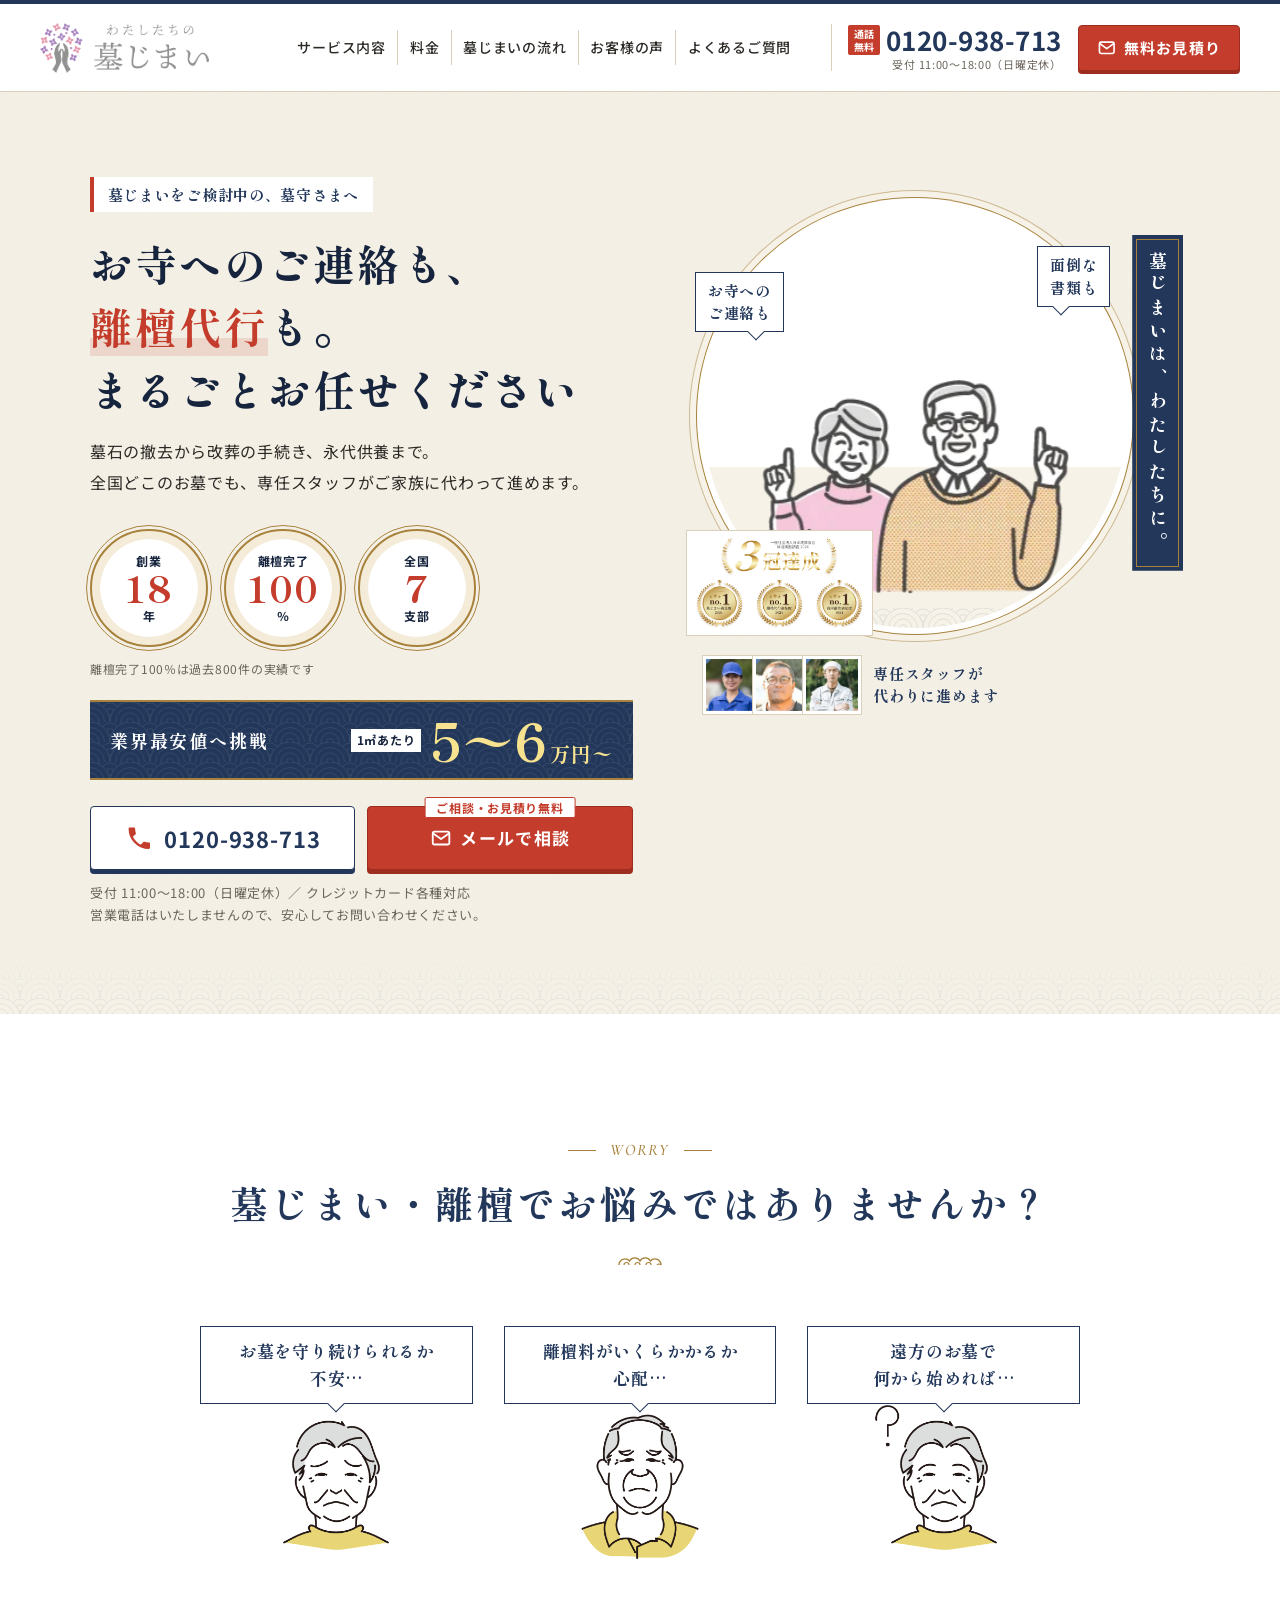
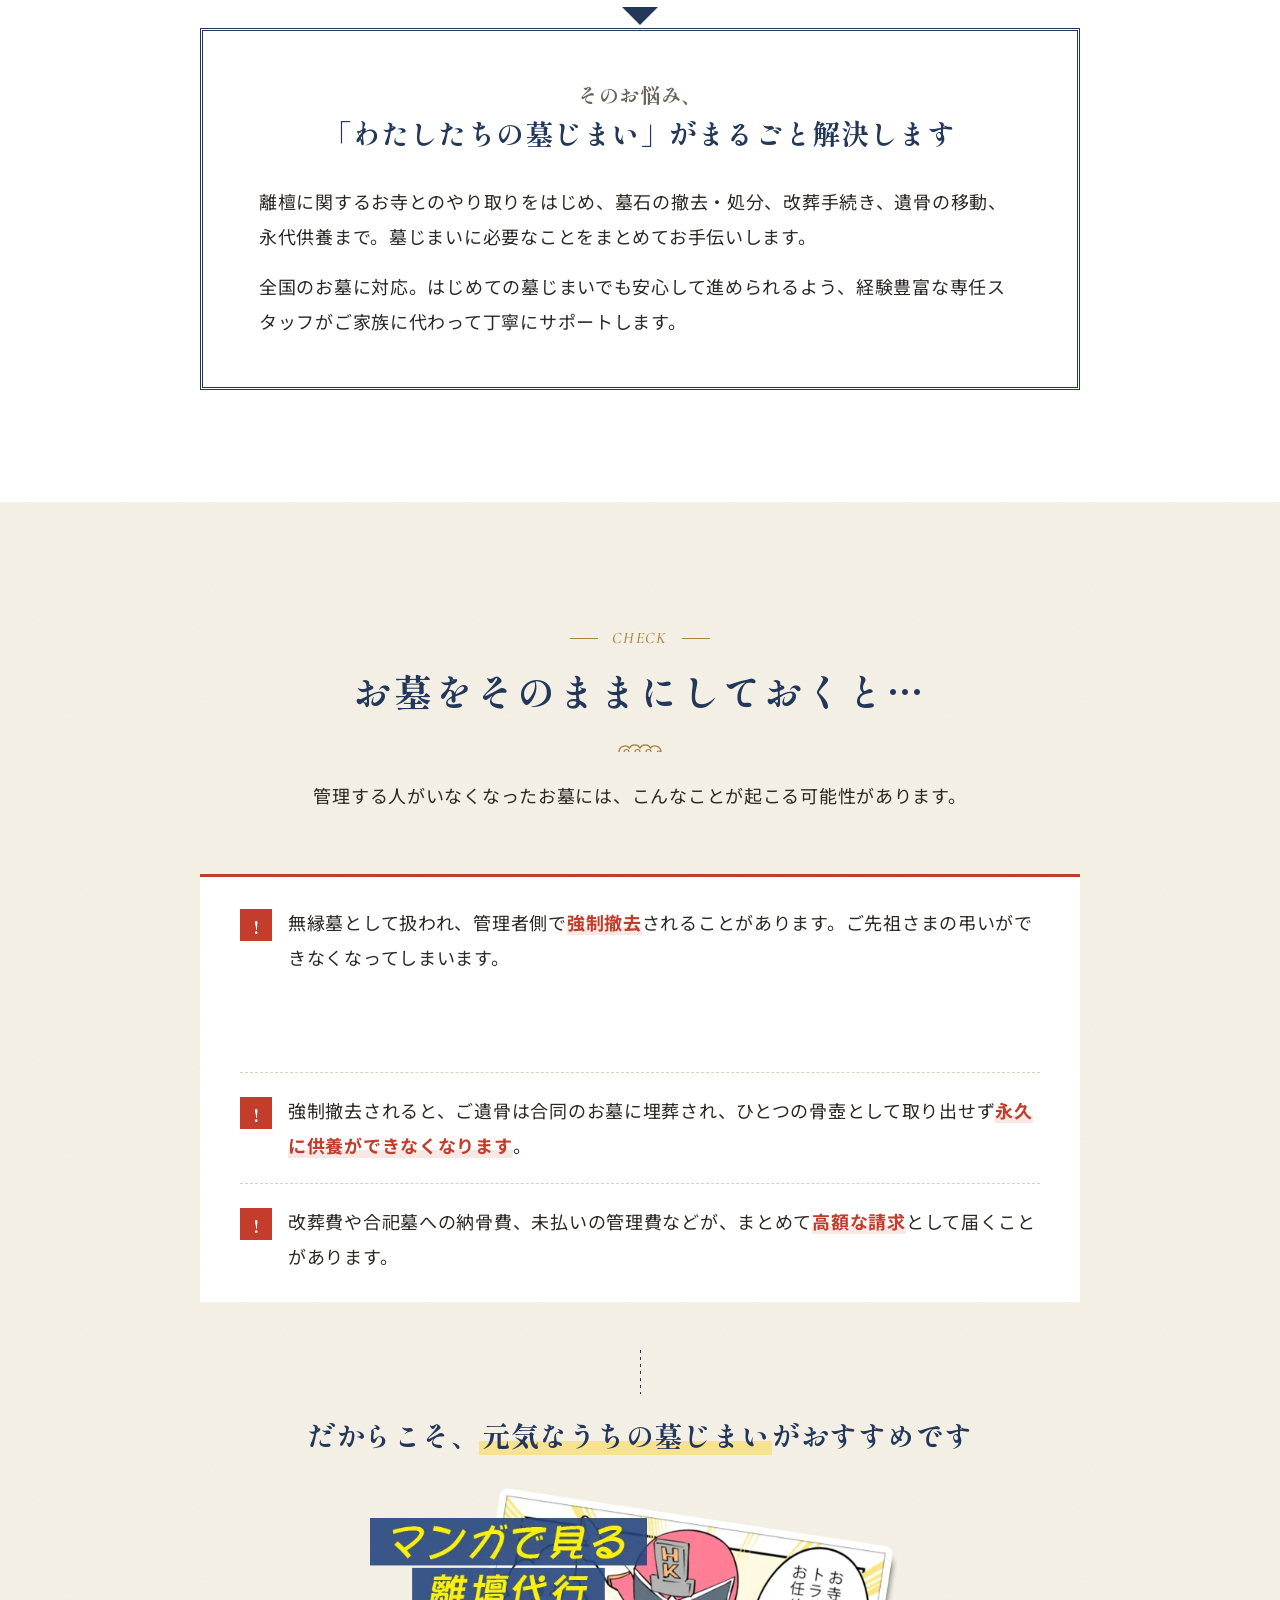
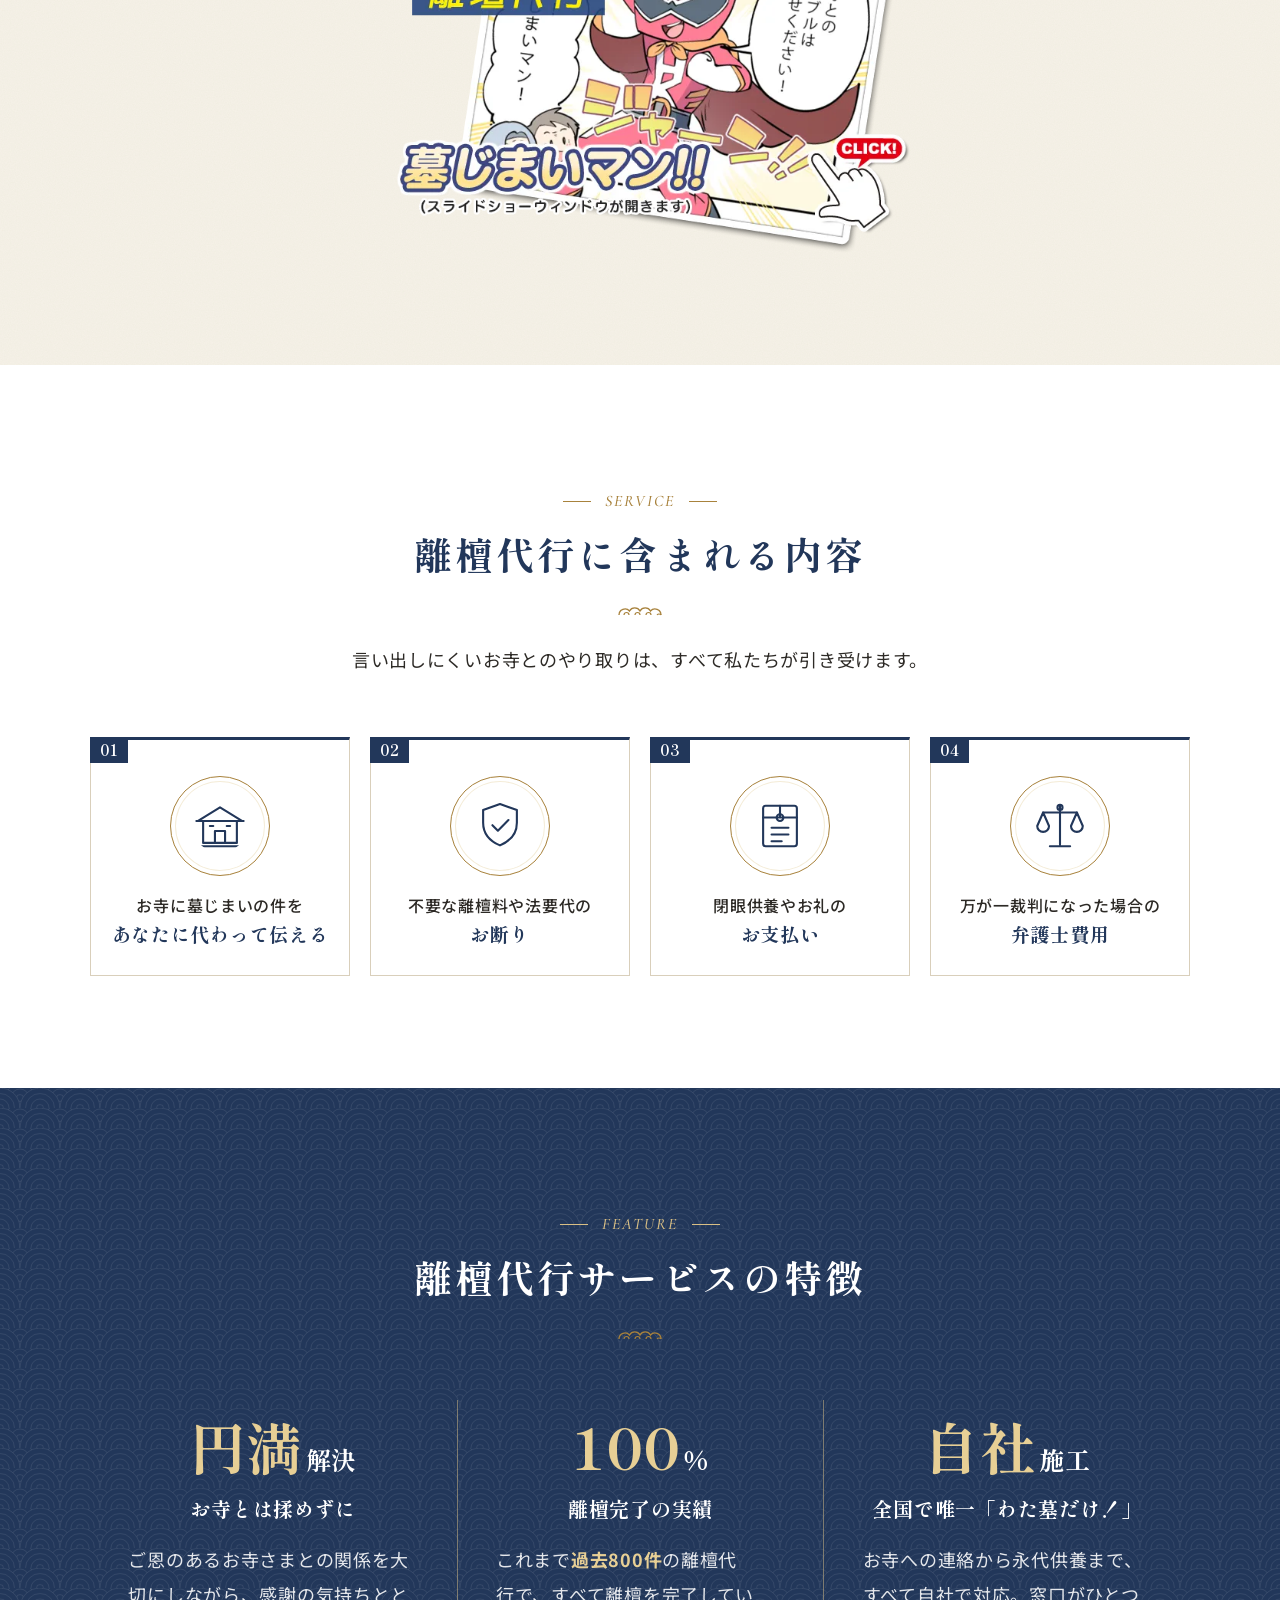
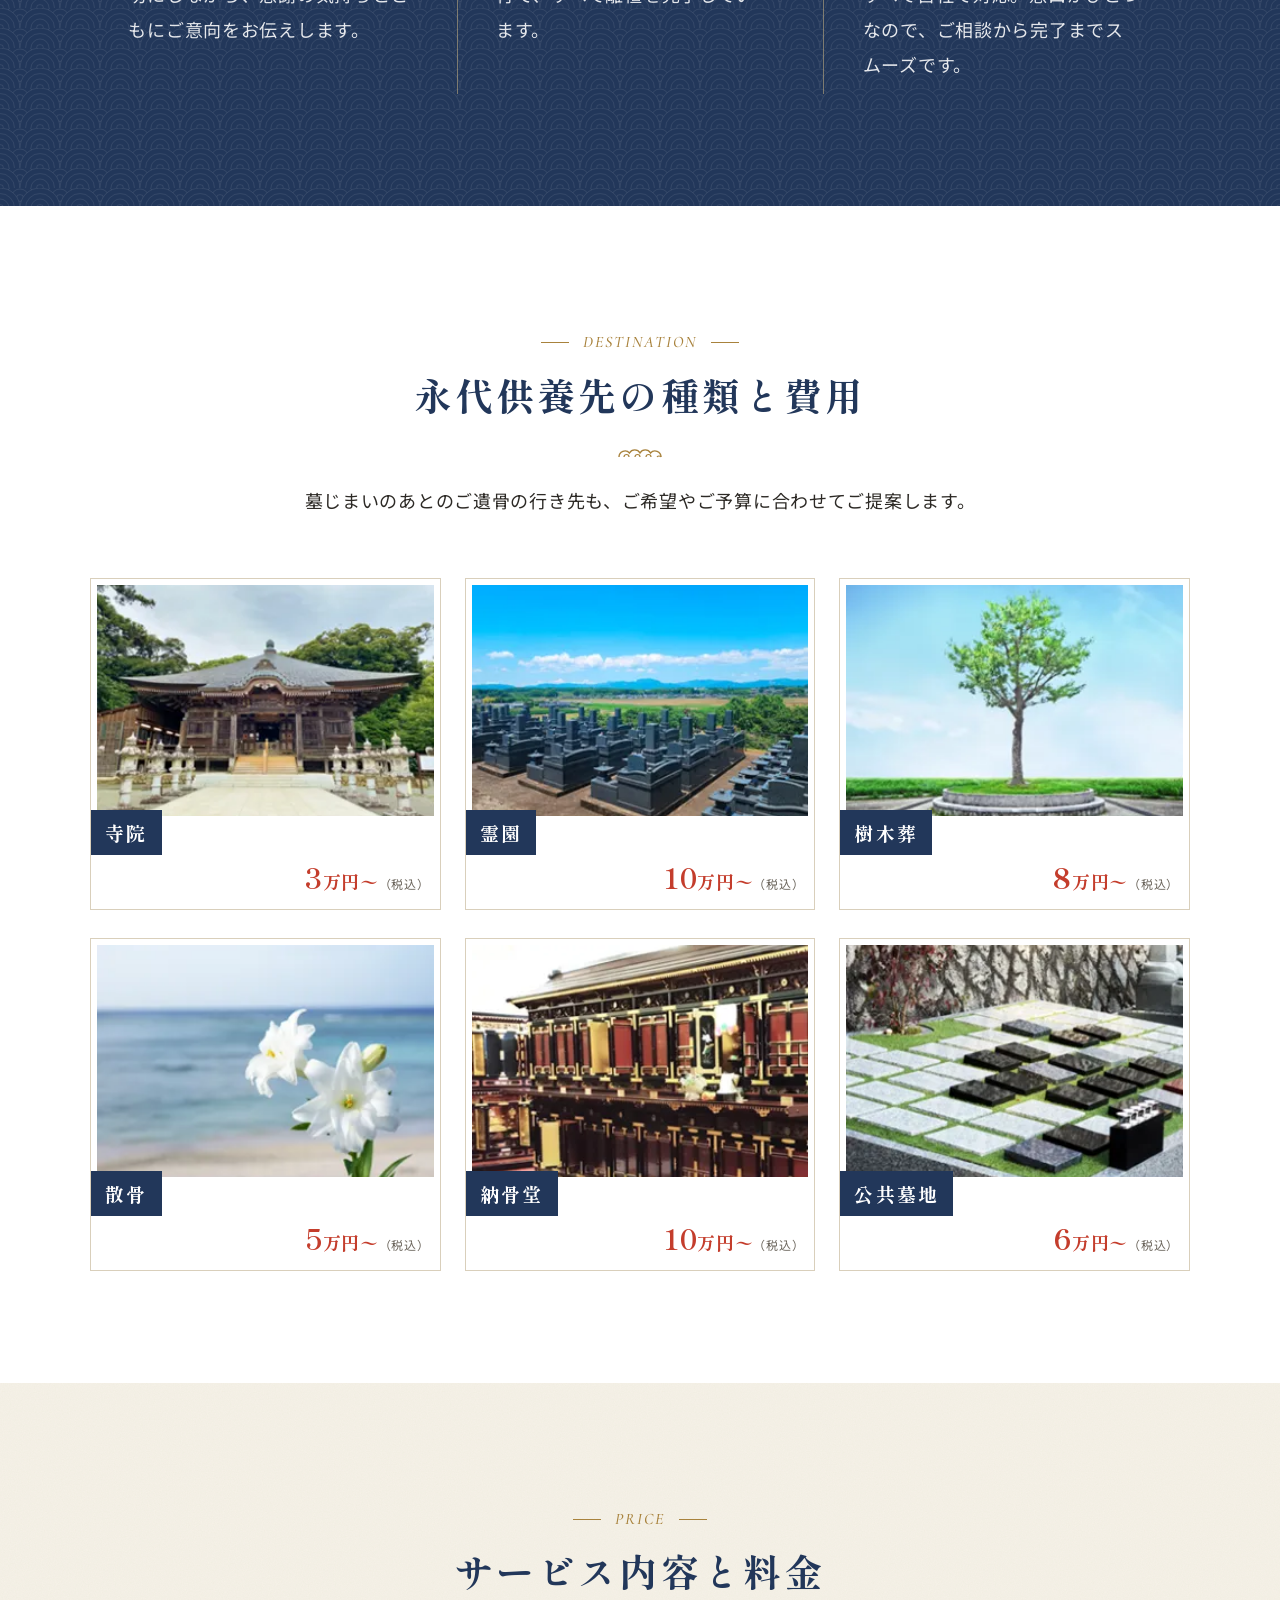
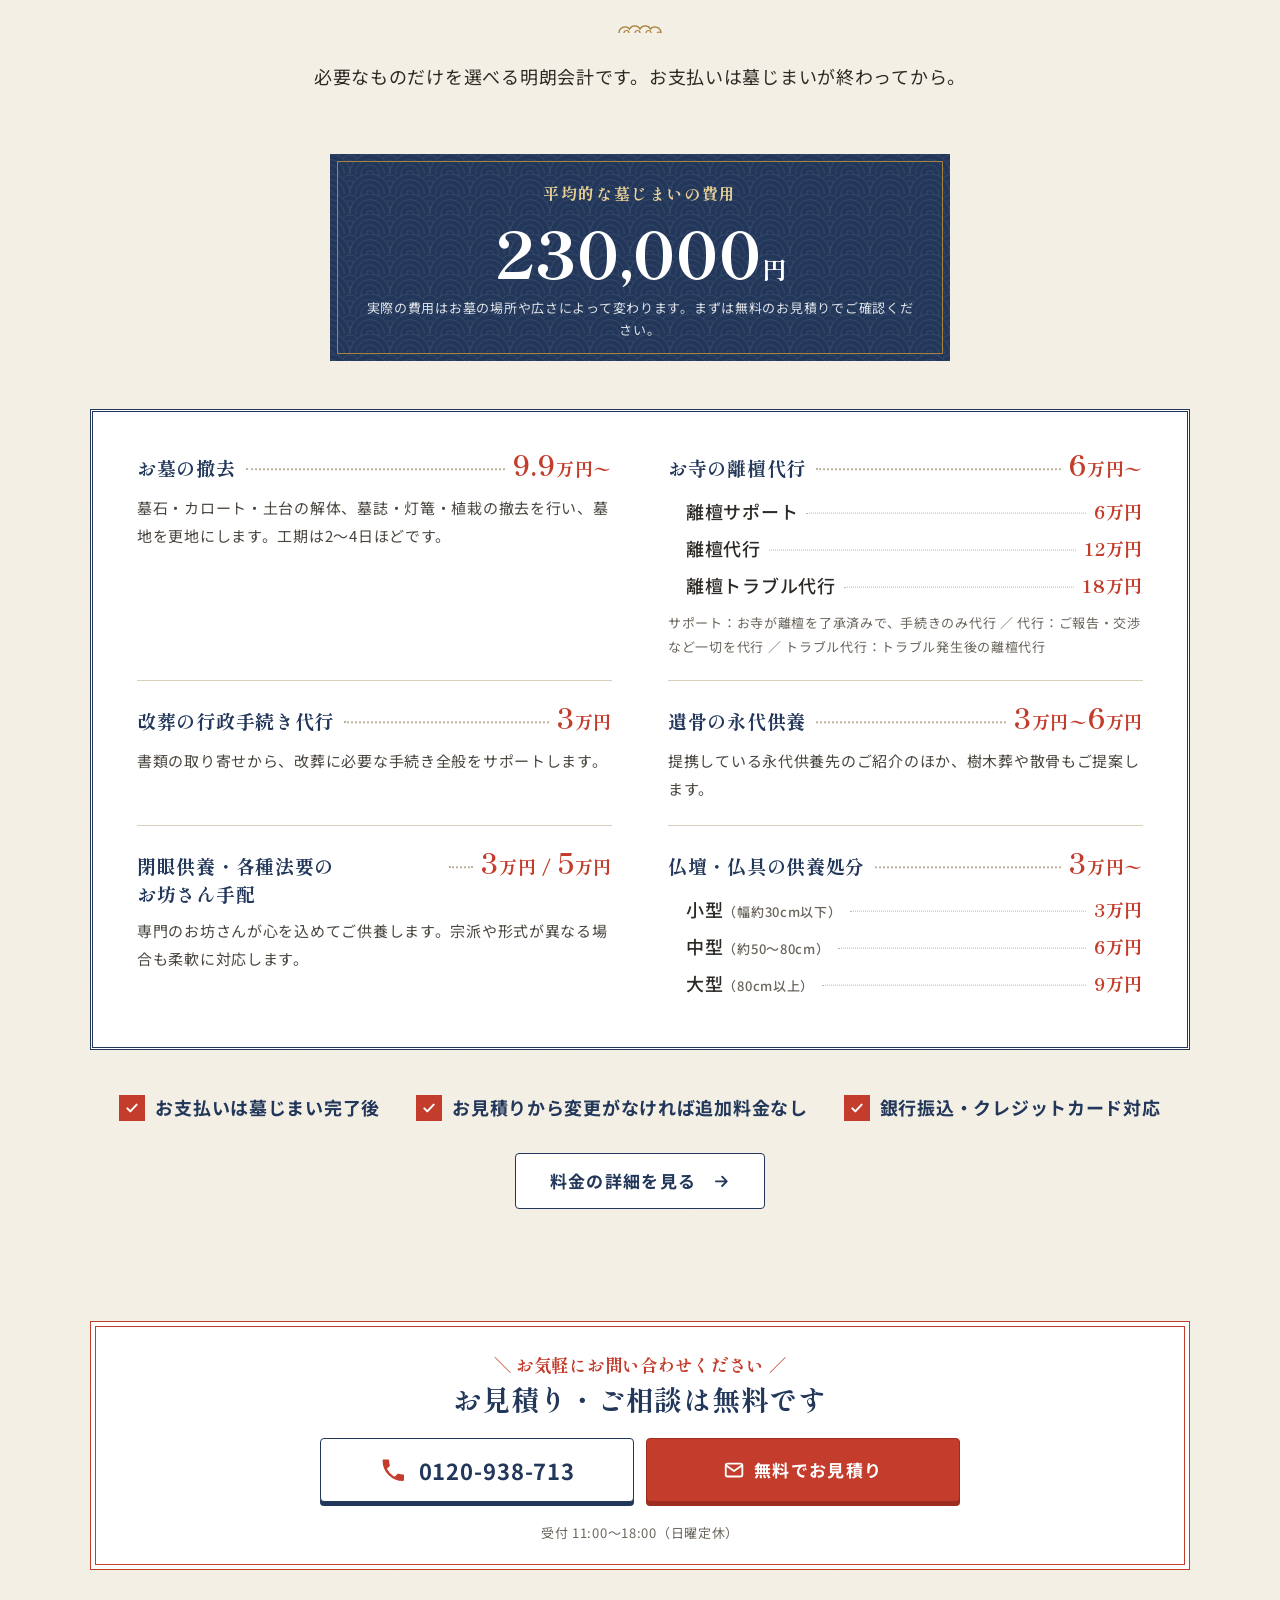
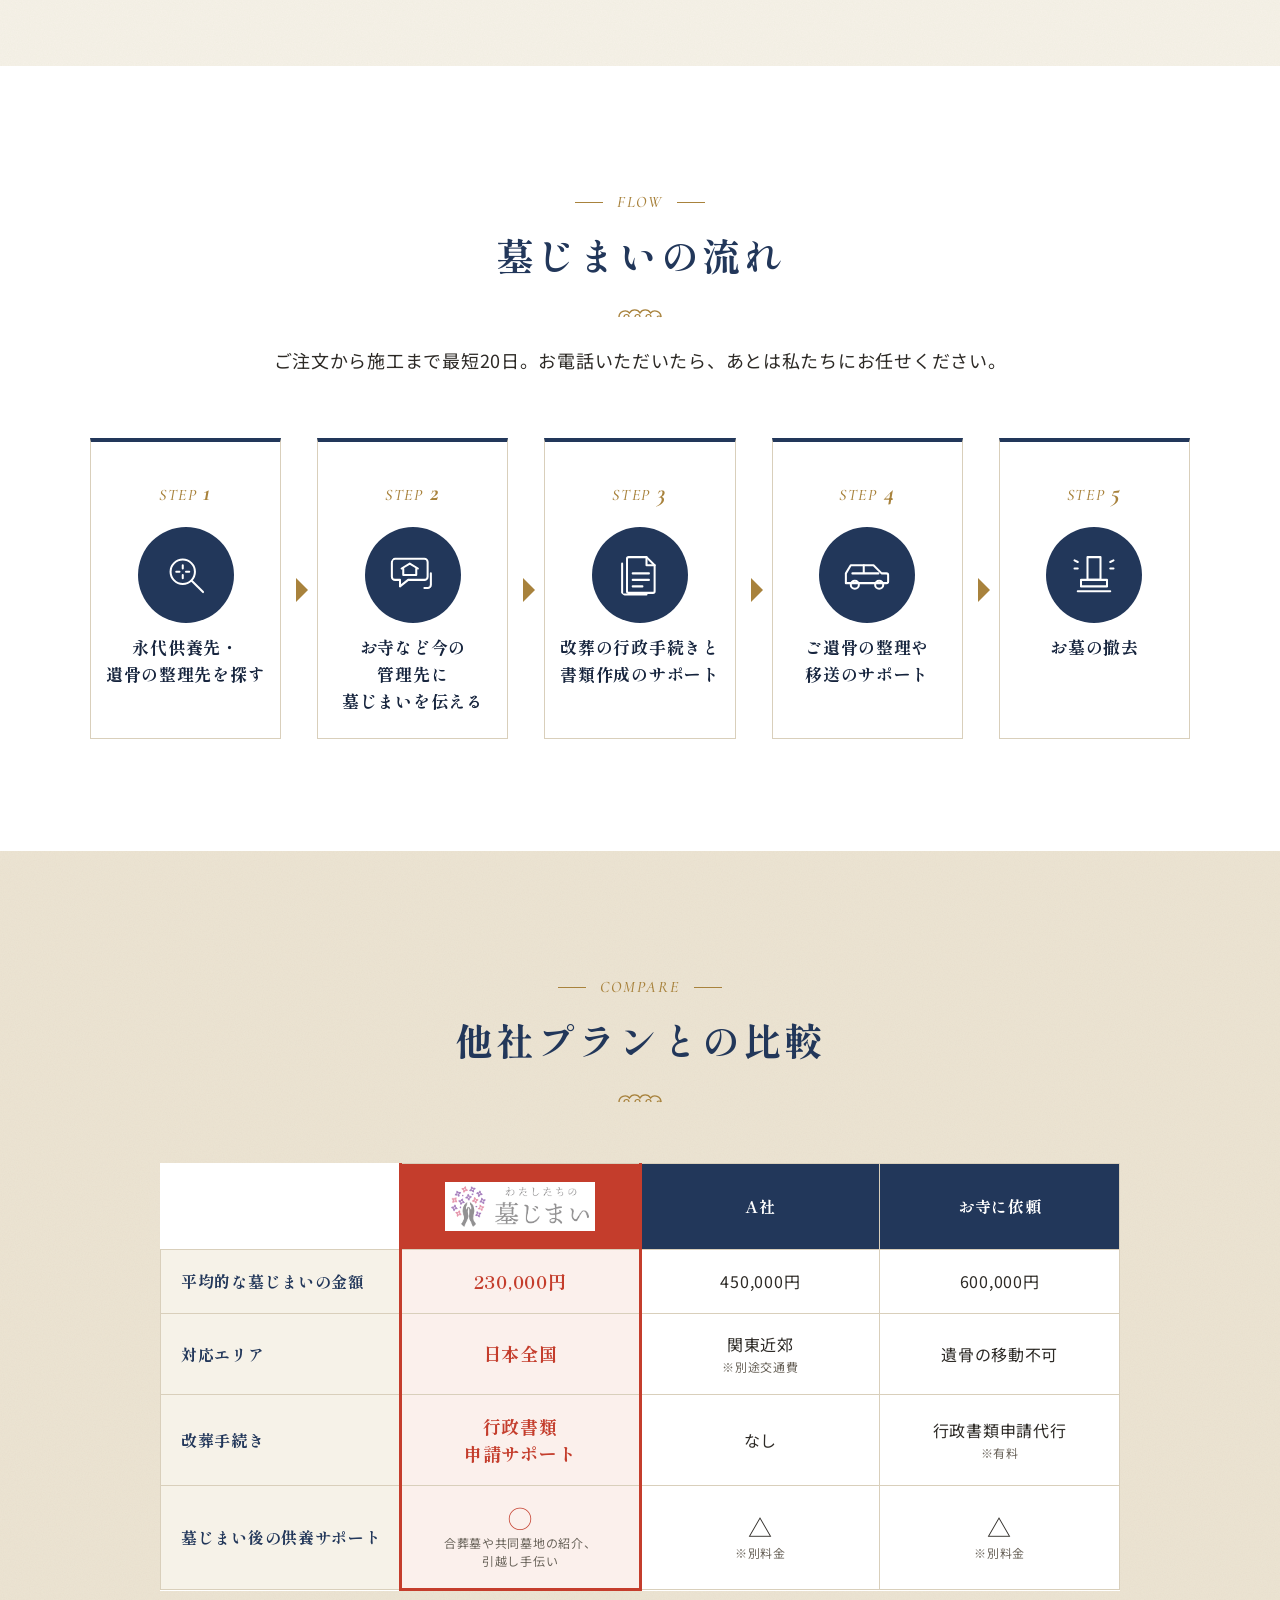
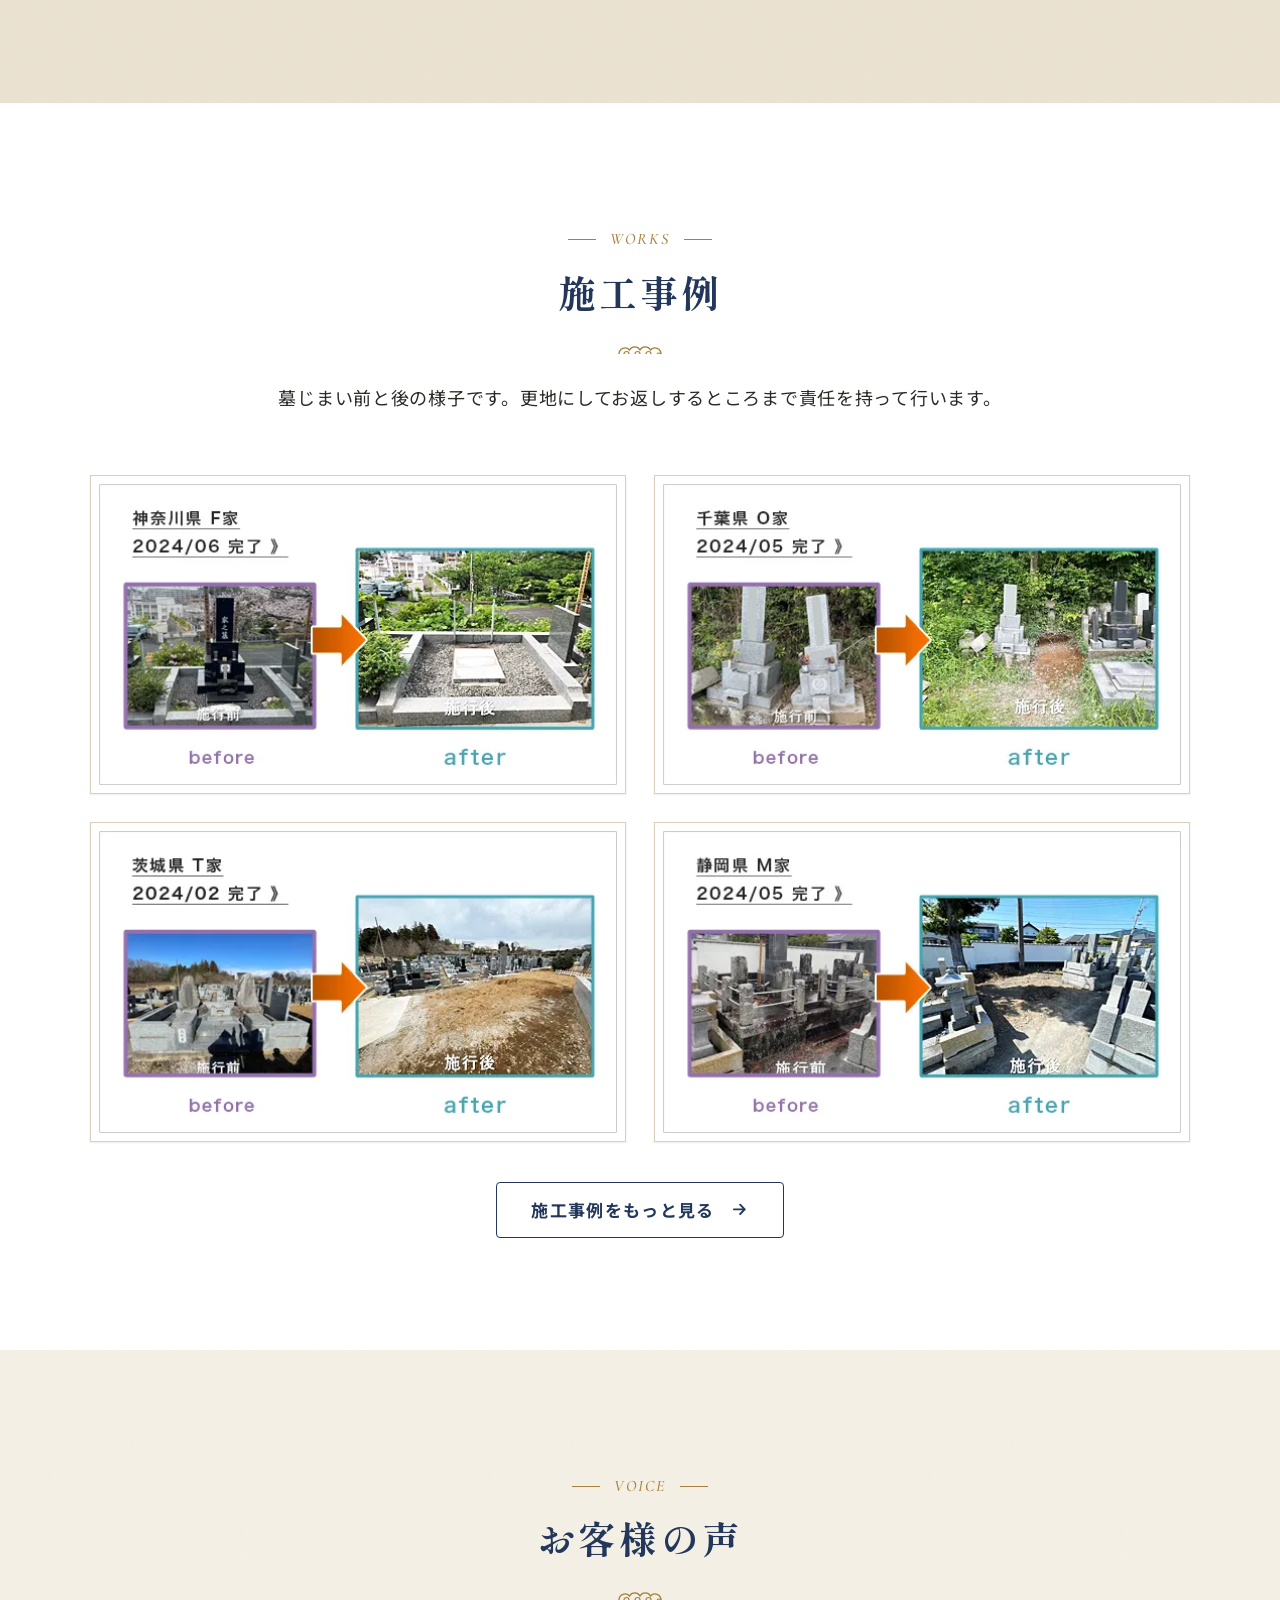
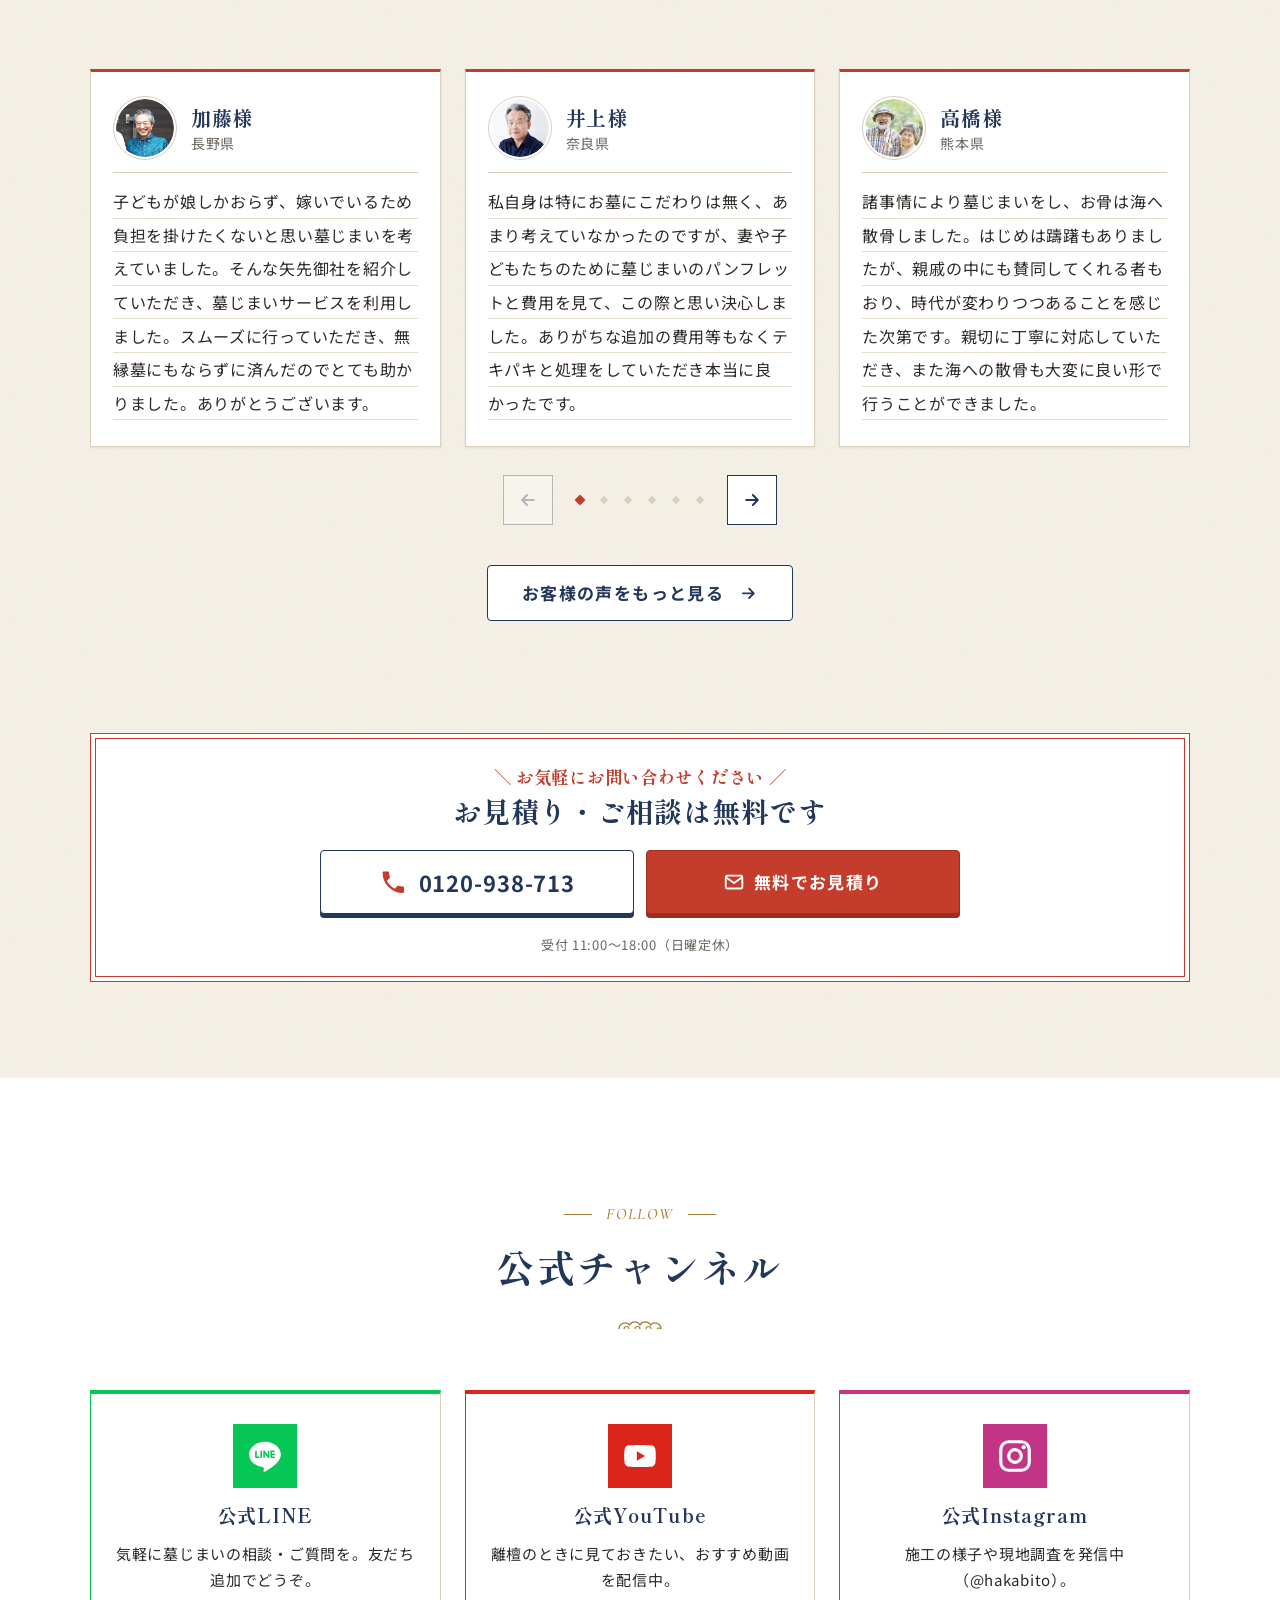
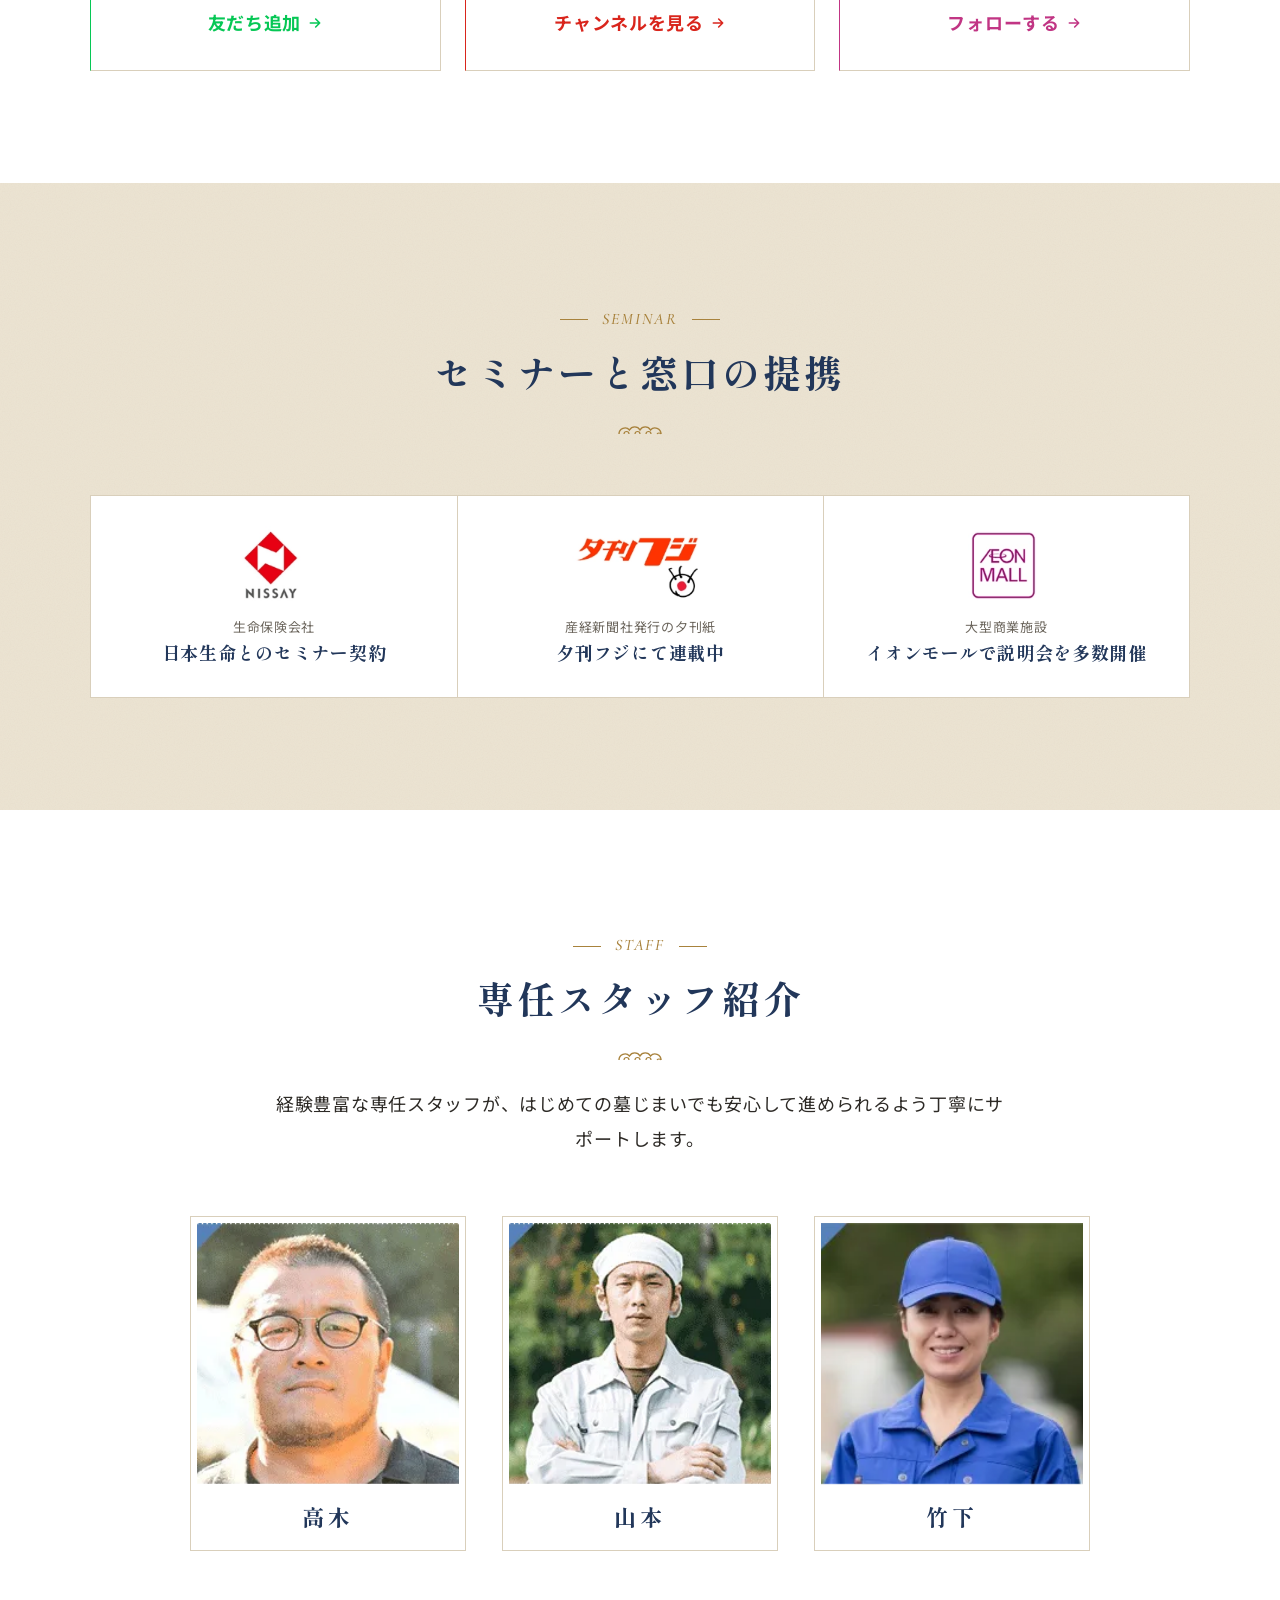
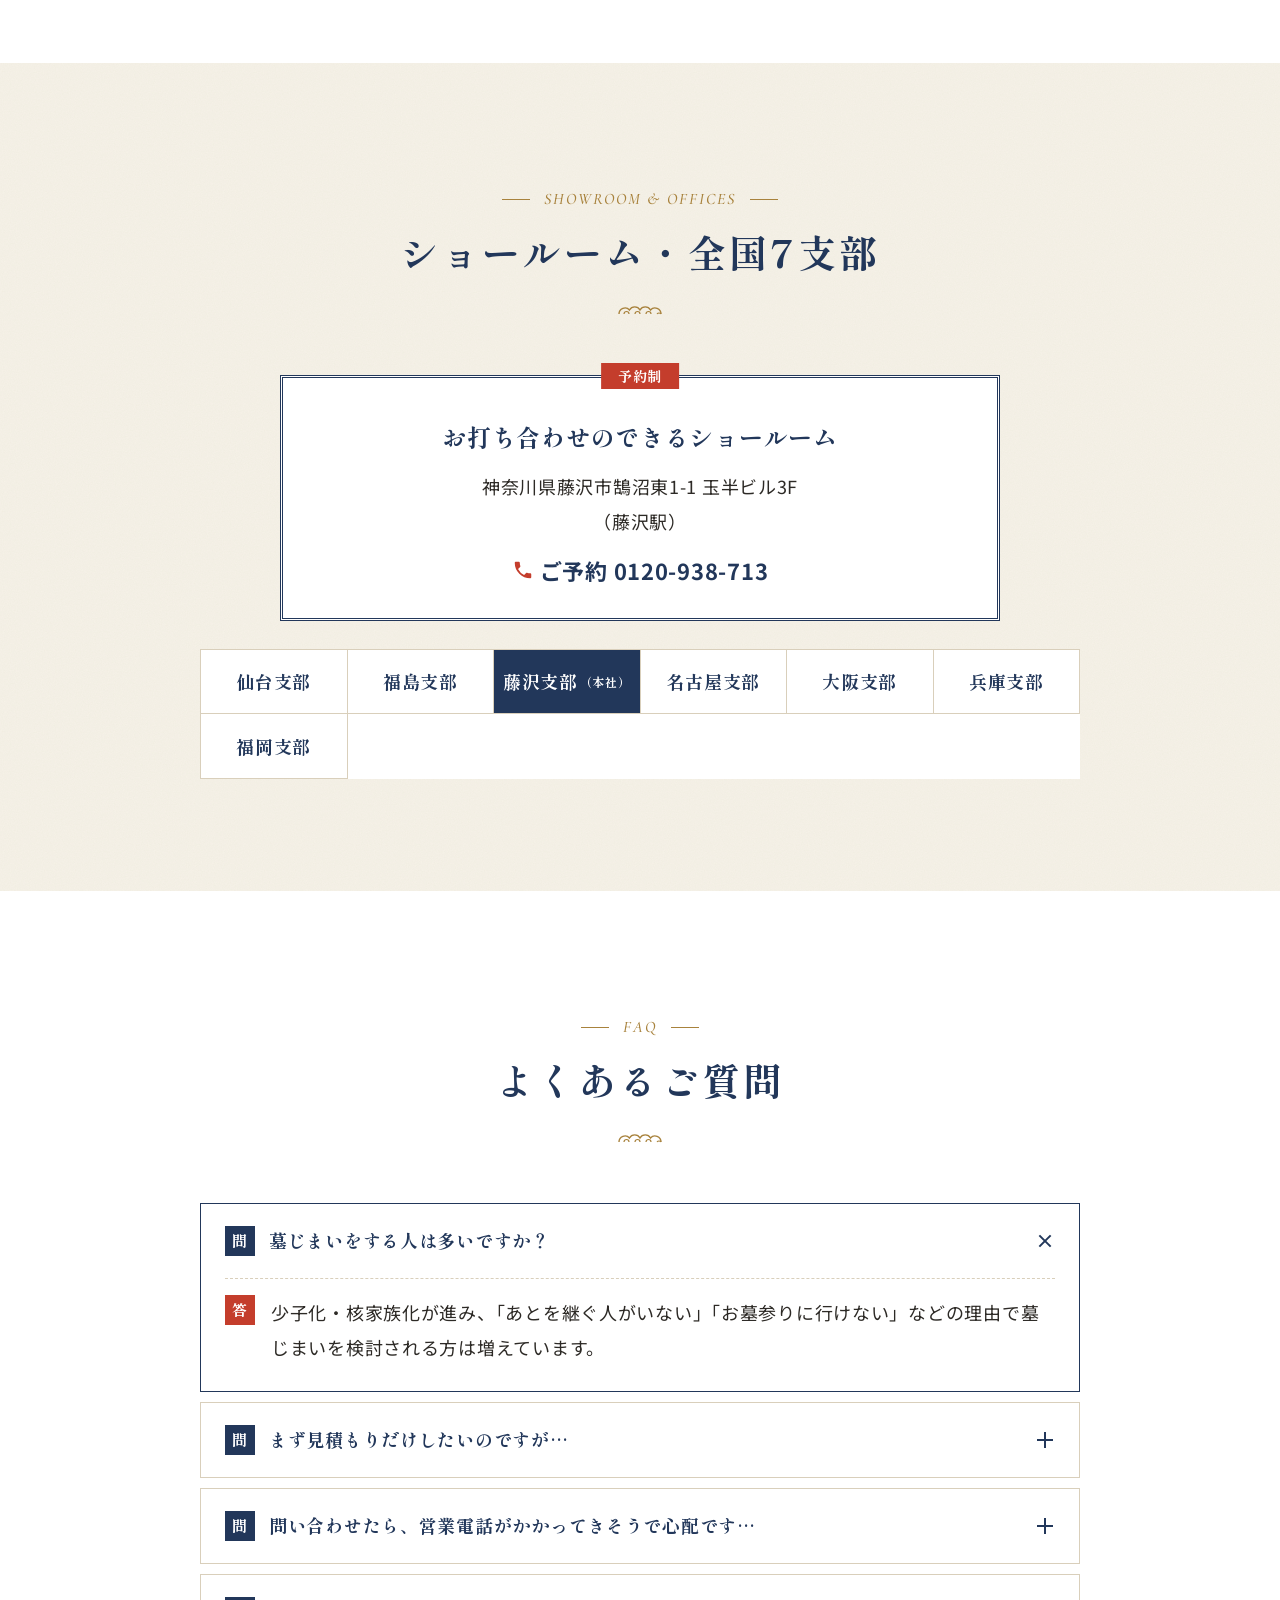
==== commit ddd6f7d8: "Merge pull request #11 from blacknyaa/feature/wa-sections 各セクションを和のレイアウトに刷新" ====
--- a/index.html
+++ b/index.html
@@ -102,46 +102,46 @@
 <main id="main">
 
 <section class="hero" aria-labelledby="hero-title">
-  <div class="hero__bg" aria-hidden="true">
-    <span class="hero__blob hero__blob--1" data-parallax="-0.25"></span>
-    <span class="hero__blob hero__blob--2" data-parallax="0.2"></span>
-    <span class="hero__petal hero__petal--1"></span>
-    <span class="hero__petal hero__petal--2"></span>
-    <span class="hero__petal hero__petal--3"></span>
-    <span class="hero__petal hero__petal--4"></span>
-  </div>
-
   <div class="container hero__inner">
     <div class="hero__head">
       <p class="hero__eyebrow">墓じまいをご検討中の、墓守さまへ</p>
       <h1 class="hero__title" id="hero-title">
-        <span class="hero__line"><span>お寺へのご連絡も、</span></span>
-        <span class="hero__line"><span><em>離檀代行</em>も。</span></span>
-        <span class="hero__line"><span><span class="ib">まるごと</span><span class="ib">お任せください</span></span></span>
+        <span class="hero__line">お寺へのご連絡も、</span>
+        <span class="hero__line"><em>離檀代行</em>も。</span>
+        <span class="hero__line"><span class="ib">まるごと</span><span class="ib">お任せください</span></span>
       </h1>
-      <ul class="hero__tags">
-        <li>離檀代行</li>
-        <li>行政手続き</li>
-        <li>永代供養</li>
-      </ul>
+      <p class="hero__lead">墓石の撤去から改葬の手続き、永代供養まで。<br class="pc">全国どこのお墓でも、専任スタッフがご家族に代わって進めます。</p>
     </div>
 
     <div class="hero__visual">
-      <div class="hero__stage">
-        <img class="hero__people" src="assets/img/illust-senior.webp" alt="" width="262" height="184" fetchpriority="high">
-        <figure class="hero__staff hero__staff--1"><img src="assets/img/staff-03.webp" alt="" width="330" height="221"></figure>
-        <figure class="hero__staff hero__staff--2"><img src="assets/img/staff-01.webp" alt="" width="330" height="221"></figure>
-        <figure class="hero__staff hero__staff--3"><img src="assets/img/staff-02.webp" alt="" width="330" height="221"></figure>
+      <div class="hero__window">
+        <div class="hero__window-in">
+          <img class="hero__people" src="assets/img/illust-senior.webp" alt="" width="262" height="184" fetchpriority="high">
+        </div>
         <p class="hero__bubble hero__bubble--1">お寺への<br>ご連絡も</p>
         <p class="hero__bubble hero__bubble--2">面倒な<br>書類も</p>
-        <p class="hero__bubble hero__bubble--3">専任スタッフが<br>代わりに！</p>
-      </div>
-      <img class="hero__award" src="assets/img/award-2024.webp" alt="一般社団法人日本改葬協会 終活実態調査2024 墓じまい満足度・離檀代行満足度・海洋散骨満足度 No.1 3冠達成" width="633" height="348">
+        <img class="hero__award" src="assets/img/award-2024.webp" alt="一般社団法人日本改葬協会 終活実態調査2024 墓じまい満足度・離檀代行満足度・海洋散骨満足度 No.1 3冠達成" width="633" height="348">
+      </div>
+      <p class="hero__tanzaku" aria-hidden="true">墓じまいは、わたしたちに。</p>
+      <figure class="hero__staff">
+        <ul class="hero__staff-list">
+          <li><img src="assets/img/staff-03.webp" alt="" width="330" height="221"></li>
+          <li><img src="assets/img/staff-01.webp" alt="" width="330" height="221"></li>
+          <li><img src="assets/img/staff-02.webp" alt="" width="330" height="221"></li>
+        </ul>
+        <figcaption>専任スタッフが<br>代わりに進めます</figcaption>
+      </figure>
     </div>
 
     <div class="hero__info">
+      <ul class="hero__badges">
+        <li><span>創業</span><b data-count="18">18</b><span>年</span></li>
+        <li><span>離檀完了</span><b data-count="100">100</b><span>％</span></li>
+        <li><span>全国</span><b data-count="7">7</b><span>支部</span></li>
+      </ul>
+      <p class="hero__badges-note">離檀完了100％は過去800件の実績です</p>
       <div class="hero__price">
-        <p class="hero__price-label">業界最安値へ挑戦！</p>
+        <p class="hero__price-label">業界最安値へ挑戦</p>
         <p class="hero__price-body">
           <span class="hero__price-unit">1㎡あたり</span>
           <strong>5〜6</strong><span class="hero__price-yen">万円〜</span>
@@ -149,28 +149,10 @@
       </div>
       <div class="hero__cta">
         <a class="btn btn--tel" href="tel:0120938713"><svg aria-hidden="true"><use href="#i-phone"/></svg>0120-938-713</a>
-        <a class="btn btn--primary" href="https://kaiso.or.jp/haka/contact/"><svg aria-hidden="true"><use href="#i-mail"/></svg>無料でお見積り</a>
-      </div>
-      <p class="hero__note">受付 11:00〜18:00（日曜定休）／ クレジットカード各種対応<br>ご相談・お見積りは無料。営業電話はいたしません。</p>
-    </div>
-  </div>
-
-  <div class="container">
-    <ul class="hero-stats">
-      <li class="hero-stats__item">
-        <span class="hero-stats__label">創業</span>
-        <span class="hero-stats__num"><b data-count="18">18</b>年</span>
-      </li>
-      <li class="hero-stats__item">
-        <span class="hero-stats__label">離檀完了率</span>
-        <span class="hero-stats__num"><b data-count="100">100</b>％</span>
-        <span class="hero-stats__sub">過去800件の実績</span>
-      </li>
-      <li class="hero-stats__item">
-        <span class="hero-stats__label">全国</span>
-        <span class="hero-stats__num"><b data-count="7">7</b>支部</span>
-      </li>
-    </ul>
+        <a class="btn btn--primary" href="https://kaiso.or.jp/haka/contact/"><span class="btn__sub">ご相談・お見積り無料</span><svg aria-hidden="true"><use href="#i-mail"/></svg>メールで相談</a>
+      </div>
+      <p class="hero__note">受付 11:00〜18:00（日曜定休）／ クレジットカード各種対応<br>営業電話はいたしませんので、安心してお問い合わせください。</p>
+    </div>
   </div>
 </section>
 
@@ -266,7 +248,7 @@
   </div>
 </section>
 
-<section class="section section--beige feature" aria-labelledby="feature-title">
+<section class="section section--ai feature" aria-labelledby="feature-title">
   <div class="container">
     <div class="sec-head" data-reveal>
       <span class="sec-head__en">FEATURE</span>
@@ -432,7 +414,7 @@
       <h2 class="sec-head__title" id="flow-title">墓じまいの流れ</h2>
       <p class="sec-head__lead">ご注文から施工まで最短20日。お電話いただいたら、あとは私たちにお任せください。</p>
     </div>
-    <ol class="flow__list" data-flow data-reveal-stagger>
+    <ol class="flow__list" data-reveal-stagger>
       <li class="flow__item" data-reveal>
         <span class="flow__step">STEP<b>1</b></span>
         <svg class="flow__icon" viewBox="0 0 64 64" aria-hidden="true"><g fill="none" stroke="currentColor" stroke-width="2.5" stroke-linecap="round" stroke-linejoin="round"><circle cx="28" cy="28" r="15"/><path d="m39 39 14 14"/><path d="M28 20v4m-8 4h4m8 0h4m-8 4v4"/></g></svg>
@@ -875,7 +857,7 @@
     <div class="contact__head" data-reveal>
       <span class="sec-head__en">CONTACT</span>
       <h2 class="contact__title" id="contact-title">ご相談・お見積りは<br class="sp"><span class="marker">いつでも無料</span>です</h2>
-      <p>お寺へのご連絡から永代供養まで、まるごとお任せください。<br class="pc">「まだ決めていない」という段階のご相談も大歓迎です。</p>
+      <p>お寺へのご連絡から永代供養まで、<br class="pc">まるごとお任せください。「まだ決めていない」という段階のご相談も大歓迎です。</p>
     </div>
     <div class="contact__box" data-reveal="zoom">
       <div class="contact__staff" aria-hidden="true">
--- a/assets/css/style.css
+++ b/assets/css/style.css
@@ -547,52 +547,31 @@
 
 .hero {
   position: relative;
-  padding-block: clamp(28px, 5vw, 64px) clamp(40px, 6vw, 72px);
-  background: linear-gradient(180deg, var(--cream) 0%, #fff 100%);
+  padding-block: clamp(28px, 5vw, 64px) clamp(48px, 7vw, 88px);
+  background-color: var(--kinari);
+  background-image: var(--washi);
   overflow: hidden;
-  isolation: isolate;
-}
-.hero__bg { position: absolute; inset: 0; z-index: -1; pointer-events: none; }
-.hero__blob { position: absolute; border-radius: 50%; }
-.hero__blob--1 {
-  top: -18%;
-  right: -22%;
-  width: min(120vw, 820px);
-  aspect-ratio: 1;
-  background: radial-gradient(circle at 40% 40%, var(--purple-soft), rgb(241 236 248 / 0) 68%);
-}
-.hero__blob--2 {
-  bottom: -30%;
-  left: -20%;
-  width: min(90vw, 620px);
-  aspect-ratio: 1;
-  background: radial-gradient(circle, var(--navy-soft), rgb(232 238 248 / 0) 65%);
-}
-.hero__petal {
-  position: absolute;
-  width: 14px;
-  height: 14px;
-  background:
-    radial-gradient(circle at 50% 18%, var(--purple) 3px, transparent 3.5px),
-    radial-gradient(circle at 18% 58%, var(--purple) 3px, transparent 3.5px),
-    radial-gradient(circle at 82% 58%, var(--purple) 3px, transparent 3.5px),
-    radial-gradient(circle at 50% 88%, var(--purple) 3px, transparent 3.5px);
-  opacity: .28;
-  animation: petal 9s ease-in-out infinite;
-}
-.hero__petal--1 { top: 12%; left: 6%; }
-.hero__petal--2 { top: 62%; left: 44%; animation-delay: -3s; scale: .8; }
-.hero__petal--3 { top: 20%; right: 8%; animation-delay: -5s; scale: 1.3; }
-.hero__petal--4 { bottom: 14%; right: 34%; animation-delay: -7s; }
-@keyframes petal {
-  0%, 100% { translate: 0 0; rotate: 0deg; }
-  50% { translate: 10px -16px; rotate: 45deg; }
+}
+.hero::after {
+  content: "";
+  position: absolute;
+  left: 0;
+  right: 0;
+  bottom: 0;
+  height: 56px;
+  background: var(--seigaiha-kinari);
+  opacity: .9;
+  -webkit-mask: linear-gradient(transparent, #000);
+  mask: linear-gradient(transparent, #000);
+  pointer-events: none;
 }
 
 .hero__inner {
+  position: relative;
+  z-index: 1;
   display: grid;
   grid-template-areas: "head" "visual" "info";
-  gap: 20px;
+  gap: 24px;
 }
 .hero__head { grid-area: head; }
 .hero__visual { grid-area: visual; }
@@ -600,147 +579,215 @@
 
 .hero__eyebrow {
   display: inline-block;
-  padding: .25em 1em;
-  font-size: .875rem;
-  font-weight: 700;
-  color: var(--navy);
-  background: var(--white);
-  border: 1.5px solid var(--navy);
-  border-radius: 999px;
-  animation: fade-up .8s var(--ease) .1s both;
+  padding: .2em .9em;
+  font-family: var(--ff-serif);
+  font-size: .9375rem;
+  font-weight: 700;
+  color: var(--ai);
+  background: var(--white);
+  border-left: 4px solid var(--shu);
+  animation: fade-in .8s var(--ease) .1s both;
 }
 .hero__title {
+  margin-top: .45em;
+  font-family: var(--ff-serif);
+  font-size: clamp(1.875rem, 1.2rem + 3.1vw, 2.625rem);
+  font-weight: 800;
+  line-height: 1.5;
+  letter-spacing: .06em;
   text-wrap: wrap;
-  margin-top: .5em;
-  font-family: var(--ff-round);
-  font-size: clamp(1.75rem, 1.1rem + 3.2vw, 2.75rem);
-  font-weight: 700;
-  line-height: 1.45;
-  letter-spacing: .04em;
-  color: var(--navy-deep);
-}
-.hero__line { display: block; overflow: hidden; padding-bottom: .05em; }
-.hero__line > span { display: inline-block; animation: line-up 1s var(--ease) both; }
-.hero__line:nth-child(1) > span { animation-delay: .25s; }
-.hero__line:nth-child(2) > span { animation-delay: .4s; }
-.hero__line:nth-child(3) > span { animation-delay: .55s; }
+  color: var(--ai-deep);
+}
+.hero__line {
+  display: block;
+  animation: brush 1.1s cubic-bezier(.6, 0, .3, 1) both;
+}
+.hero__line:nth-child(1) { animation-delay: .2s; }
+.hero__line:nth-child(2) { animation-delay: .5s; }
+.hero__line:nth-child(3) { animation-delay: .8s; }
 .hero__title em {
   font-style: normal;
-  color: var(--red);
-  background: linear-gradient(transparent 64%, var(--yellow) 64%) no-repeat 0 0 / 0 100%;
-  animation: marker-in .8s var(--ease) 1.2s forwards;
-}
-@keyframes line-up { from { transform: translateY(105%); } }
-@keyframes marker-in { to { background-size: 100% 100%; } }
-@keyframes fade-up { from { opacity: 0; transform: translateY(20px); } }
+  color: var(--shu);
+  background: linear-gradient(transparent 70%, rgb(196 61 44 / .14) 70%);
+}
+@keyframes brush {
+  from { clip-path: inset(0 100% 0 0); }
+  to { clip-path: inset(0 0 0 0); }
+}
 @keyframes fade-in { from { opacity: 0; } }
-@keyframes pop-in { from { opacity: 0; scale: .6; } }
-
-.hero__tags { display: flex; flex-wrap: wrap; gap: 8px; margin-top: 16px; }
-.hero__tags li {
-  padding: .3em 1em;
-  font-size: .9375rem;
-  font-weight: 700;
-  color: var(--white);
-  background: var(--navy);
-  border-radius: 8px;
+@keyframes fade-up { from { opacity: 0; transform: translateY(16px); } }
+@keyframes pop-in { from { opacity: 0; scale: .8; } }
+.hero__lead {
+  margin-top: 1em;
+  font-size: 1rem;
+  line-height: 1.9;
+  animation: fade-in 1s var(--ease) 1.3s both;
+}
+
+.hero__visual {
+  position: relative;
+  width: min(100%, 440px);
+  margin-inline: auto;
+  padding-right: 44px;
+}
+.hero__window {
+  position: relative;
+  aspect-ratio: 1;
+}
+@keyframes window-open {
+  from { clip-path: circle(0% at 50% 50%); }
+  to { clip-path: circle(75% at 50% 50%); }
+}
+.hero__window-in {
+  position: absolute;
+  inset: 0;
+  overflow: hidden;
+  border-radius: 50%;
+  background:
+    var(--seigaiha-kinari) 0 100% / 40px 20px repeat-x,
+    linear-gradient(#fff 0 62%, transparent 62%),
+    var(--kinari);
+  box-shadow:
+    0 0 0 6px var(--white),
+    0 0 0 7px var(--kin),
+    0 0 0 13px var(--kinari),
+    0 0 0 14px rgb(168 130 60 / .5);
+  animation: window-open 1.4s cubic-bezier(.6, 0, .2, 1) .3s both, nami 40s linear 1.7s infinite;
+}
+@keyframes nami {
+  to { background-position: 400px 100%, 0 0, 0 0; }
+}
+.hero__people {
+  position: absolute;
+  left: 50%;
+  bottom: 8%;
+  width: 72%;
+  translate: -50% 0;
+  animation: fade-up 1s var(--ease) 1s both;
+}
+.hero__bubble {
+  position: absolute;
+  padding: .45em .8em;
+  font-family: var(--ff-serif);
+  font-size: clamp(.8125rem, .7rem + .5vw, .9375rem);
+  font-weight: 700;
+  line-height: 1.5;
+  text-align: center;
+  color: var(--ai);
+  background: var(--white);
+  border: 1px solid var(--ai);
   animation: fade-up .7s var(--ease) both;
-}
-.hero__tags li:nth-child(1) { animation-delay: .8s; }
-.hero__tags li:nth-child(2) { animation-delay: .9s; }
-.hero__tags li:nth-child(3) { animation-delay: 1s; }
-
-.hero__visual { position: relative; animation: fade-in 1.2s var(--ease) .3s both; }
-.hero__stage {
-  position: relative;
-  width: min(92%, 460px);
-  aspect-ratio: 1 / .78;
-  margin-inline: auto;
-}
-.hero__stage::before {
-  content: "";
-  position: absolute;
-  inset: 8% 10% 0;
-  background: linear-gradient(160deg, #fff 0%, var(--purple-soft) 100%);
-  border-radius: 50% 50% 46% 54% / 58% 56% 44% 42%;
-  box-shadow: inset 0 0 0 10px rgb(255 255 255 / .6), var(--shadow);
-  animation: morph 12s ease-in-out infinite;
-}
-@keyframes morph {
-  0%, 100% { border-radius: 50% 50% 46% 54% / 58% 56% 44% 42%; }
-  50% { border-radius: 56% 44% 52% 48% / 48% 60% 40% 52%; }
-}
-.hero__people {
-  position: absolute;
-  left: 21%;
-  bottom: 0;
-  width: 58%;
-  animation: fade-up 1s var(--ease) .5s both;
-}
-.hero__staff {
-  position: absolute;
-  transition: transform .6s var(--ease);
-  width: 23%;
-  aspect-ratio: 1;
-  border-radius: 50%;
-  overflow: hidden;
-  border: 4px solid var(--white);
-  box-shadow: var(--shadow-lg);
-  animation: pop-in .7s var(--ease) both, float 6s ease-in-out infinite;
-}
-.hero__staff img { width: 100%; height: 100%; object-fit: cover; object-position: 55% 30%; }
-.hero__staff--1 { top: 2%; left: 3%; width: 26%; animation-delay: .9s, 1.6s; }
-.hero__staff--2 { top: 0; right: 4%; animation-delay: 1.05s, 2.4s; }
-.hero__staff--3 { top: 40%; right: -1%; width: 19%; animation-delay: 1.2s, 3.2s; }
-@keyframes float {
-  0%, 100% { translate: 0 0; }
-  50% { translate: 0 -8px; }
-}
-.hero__bubble {
-  position: absolute;
-  transition: transform .6s var(--ease);
-  padding: .45em .9em;
-  font-family: var(--ff-round);
-  font-size: clamp(.75rem, .6rem + .6vw, .9375rem);
-  font-weight: 700;
-  line-height: 1.4;
-  text-align: center;
-  color: var(--navy);
-  background: var(--white);
-  border: 2px solid var(--navy);
-  border-radius: 14px;
-  box-shadow: 0 4px 0 rgb(31 59 110 / .12);
-  animation: pop-in .6s cubic-bezier(.34, 1.56, .64, 1) both;
 }
 .hero__bubble::after {
   content: "";
   position: absolute;
-  width: 10px;
-  height: 10px;
-  background: inherit;
-  border: solid;
-  border-color: inherit;
-  border-width: 0 2px 2px 0;
-}
-.hero__bubble--1 { top: 34%; left: 0; animation-delay: 1.5s; }
-.hero__bubble--1::after { top: -7px; left: 30%; rotate: -135deg; }
-.hero__bubble--2 { top: 24%; left: 38%; animation-delay: 1.7s; }
-.hero__bubble--2::after { bottom: -7px; left: 50%; rotate: 45deg; }
-.hero__bubble--3 {
-  top: 70%;
-  right: -1%;
+  bottom: -7px;
+  width: 12px;
+  height: 12px;
+  background: var(--white);
+  border-right: 1px solid var(--ai);
+  border-bottom: 1px solid var(--ai);
+  rotate: 45deg;
+}
+.hero__bubble--1 { top: 16%; left: -2%; animation-delay: 1.5s; }
+.hero__bubble--1::after { right: 24%; }
+.hero__bubble--2 { top: 10%; right: 4%; animation-delay: 1.7s; }
+.hero__bubble--2::after { left: 24%; }
+.hero__award {
+  position: absolute;
+  left: -4%;
+  bottom: -2%;
+  width: 44%;
+  padding: 6px 8px;
+  background: var(--white);
+  border: 1px solid var(--rule);
+  animation: fade-up .8s var(--ease) 1.9s both;
+}
+.hero__tanzaku {
+  position: absolute;
+  top: 6%;
+  right: 0;
+  padding: 16px 8px;
+  font-family: var(--ff-serif);
+  font-size: clamp(.9375rem, .8rem + .5vw, 1.125rem);
+  font-weight: 700;
+  letter-spacing: .3em;
+  writing-mode: vertical-rl;
   color: var(--white);
-  background: var(--red);
-  border-color: var(--red);
-  animation-delay: 1.9s;
-}
-.hero__bubble--3::after { top: -7px; right: 30%; rotate: -135deg; }
-
-.hero__award {
-  width: min(56%, 280px);
-  margin: 14px auto 0;
-  filter: drop-shadow(0 6px 10px rgb(180 144 63 / .25));
-  animation: fade-up .9s var(--ease) 1.3s both;
+  background: var(--ai);
+  outline: 1px solid var(--kin);
+  outline-offset: -5px;
+  animation: tanzaku 1.2s cubic-bezier(.6, 0, .3, 1) 1.1s both;
+}
+@keyframes tanzaku {
+  from { clip-path: inset(0 0 100% 0); }
+  to { clip-path: inset(0 0 0 0); }
+}
+.hero__staff {
+  display: flex;
+  align-items: center;
+  gap: 12px;
+  margin: 28px 0 0;
+  animation: fade-up .8s var(--ease) 2s both;
+}
+.hero__staff-list { display: flex; }
+.hero__staff-list li {
+  width: 58px;
+  aspect-ratio: 1;
+  overflow: hidden;
+  border: 3px solid var(--white);
+  outline: 1px solid var(--rule);
+}
+.hero__staff-list li + li { margin-left: -8px; }
+.hero__staff-list img { width: 100%; height: 100%; object-fit: cover; object-position: 55% 30%; }
+.hero__staff figcaption {
+  font-family: var(--ff-serif);
+  font-size: .9375rem;
+  font-weight: 700;
+  line-height: 1.5;
+  color: var(--ai);
+}
+
+.hero__badges {
+  display: flex;
+  justify-content: center;
+  gap: clamp(8px, 2vw, 16px);
+}
+.hero__badges li {
+  display: flex;
+  flex-direction: column;
+  align-items: center;
+  justify-content: center;
+  width: clamp(96px, 26vw, 118px);
+  aspect-ratio: 1;
+  line-height: 1.15;
+  text-align: center;
+  color: var(--ai-deep);
+  background:
+    radial-gradient(circle, #fff 0 60%, transparent 61%),
+    var(--kin-pale);
+  border: 2px solid var(--kin);
+  border-radius: 50%;
+  outline: 1px solid var(--kin);
+  outline-offset: 3px;
+  animation: pop-in .7s var(--ease) both;
+}
+.hero__badges li:nth-child(1) { animation-delay: 1.4s; }
+.hero__badges li:nth-child(2) { animation-delay: 1.55s; }
+.hero__badges li:nth-child(3) { animation-delay: 1.7s; }
+.hero__badges span { font-size: .75rem; font-weight: 700; }
+.hero__badges b {
+  font-family: var(--ff-serif);
+  font-size: clamp(1.75rem, 1.4rem + 1.5vw, 2.25rem);
+  font-weight: 800;
+  color: var(--shu);
+  font-variant-numeric: tabular-nums;
+}
+.hero__badges-note {
+  margin-top: 10px;
+  font-size: .75rem;
+  text-align: center;
+  color: var(--hai);
 }
 
 .hero__price {
@@ -748,131 +795,125 @@
   align-items: center;
   flex-wrap: wrap;
   gap: 4px 16px;
-  padding: 14px 20px;
-  background: var(--navy);
-  border-radius: var(--radius);
+  margin-top: 20px;
+  padding: 12px 20px;
   color: var(--white);
-  box-shadow: var(--shadow-lg);
-  animation: fade-up .8s var(--ease) 1.1s both;
+  background-color: var(--ai);
+  background-image: var(--seigaiha-ai);
+  border-top: 2px solid var(--kin);
+  border-bottom: 2px solid var(--kin);
+  animation: fade-up .8s var(--ease) 1.8s both;
 }
 .hero__price-label {
-  font-family: var(--ff-round);
-  font-size: 1.0625rem;
-  font-weight: 700;
+  font-family: var(--ff-serif);
+  font-size: 1.125rem;
+  font-weight: 700;
+  letter-spacing: .1em;
 }
 .hero__price-body {
   display: flex;
   align-items: baseline;
   gap: 4px;
   margin-left: auto;
-  font-family: var(--ff-round);
-  font-weight: 700;
+  font-family: var(--ff-serif);
+  font-weight: 800;
   line-height: 1;
 }
 .hero__price-unit {
   align-self: center;
-  padding: .3em .5em;
-  font-size: .8125rem;
+  padding: .35em .5em;
+  font-family: var(--ff-base);
+  font-size: .75rem;
+  font-weight: 700;
   line-height: 1.2;
-  color: var(--navy-deep);
-  background: var(--yellow);
-  border-radius: 6px;
+  color: var(--ai-deep);
+  background: var(--white);
 }
 .hero__price-body strong {
   margin-left: 6px;
-  font-size: clamp(2.5rem, 2rem + 2.4vw, 3.5rem);
-  letter-spacing: -.02em;
+  font-size: clamp(2.5rem, 2rem + 2.2vw, 3.25rem);
   color: var(--yellow);
 }
 .hero__price-yen { font-size: 1.25rem; color: var(--yellow); }
 
-.hero__cta { display: grid; gap: 12px; margin-top: 16px; animation: fade-up .8s var(--ease) 1.25s both; }
+.hero__cta {
+  display: grid;
+  grid-template-columns: repeat(auto-fit, minmax(min(100%, 230px), 1fr));
+  gap: 20px 12px;
+  margin-top: 26px;
+  animation: fade-up .8s var(--ease) 2s both;
+}
 .hero__note {
   margin-top: 12px;
   font-size: .8125rem;
   line-height: 1.7;
-  color: var(--muted);
-  animation: fade-in .8s 1.4s both;
-}
-
-.hero__cta, .mid-cta__btns { grid-template-columns: repeat(auto-fit, minmax(min(100%, 230px), 1fr)); }
+  color: var(--hai);
+  animation: fade-in .8s 2.2s both;
+}
 
 @media (min-width: 960px) {
   .hero__inner {
-    grid-template-columns: 1.05fr 1fr;
+    grid-template-columns: 1.1fr 1fr;
     grid-template-areas: "head visual" "info visual";
     grid-template-rows: auto 1fr;
-    column-gap: clamp(24px, 4vw, 64px);
+    column-gap: clamp(32px, 5vw, 72px);
     align-items: start;
   }
-  .hero__head { padding-top: 24px; }
-  .hero__visual { align-self: center; }
-  .hero__stage { width: 100%; }
-  .hero__award { margin-top: 12px; }
-  .hero__info { margin-top: 8px; }
-}
-
-.hero-stats {
-  display: grid;
-  grid-template-columns: repeat(3, 1fr);
-  margin-top: clamp(28px, 5vw, 56px);
-  background: var(--white);
-  border: 1px solid var(--border);
-  border-radius: var(--radius);
-  box-shadow: var(--shadow);
-  animation: fade-up .9s var(--ease) 1.5s both;
-}
-.hero-stats__item {
-  display: flex;
-  flex-direction: column;
-  align-items: center;
-  justify-content: center;
-  padding: 16px 6px;
-  text-align: center;
-  line-height: 1.3;
-}
-.hero-stats__item + .hero-stats__item { border-left: 1px dashed var(--border); }
-.hero-stats__label { font-size: .75rem; font-weight: 700; color: var(--muted); }
-.hero-stats__num {
-  font-family: var(--ff-round);
-  font-size: .9375rem;
-  font-weight: 700;
-  color: var(--navy);
-}
-.hero-stats__num b {
-  font-size: clamp(1.875rem, 1.4rem + 2vw, 2.75rem);
-  color: var(--red);
-  font-variant-numeric: tabular-nums;
-}
-.hero-stats__sub { font-size: .6875rem; color: var(--muted); }
-@media (min-width: 768px) {
-  .hero-stats__item { flex-flow: row wrap; column-gap: 10px; padding: 22px 12px; }
-  .hero-stats__label { font-size: .9375rem; }
-  .hero-stats__sub { flex-basis: 100%; font-size: .75rem; }
+  .hero__head { padding-top: 20px; }
+  .hero__visual { align-self: start; margin-top: 48px; width: 100%; max-width: 480px; padding-right: 56px; }
+  .hero__badges { justify-content: flex-start; margin-top: 8px; }
+  .hero__badges-note { text-align: left; }
 }
 
 .js [data-reveal] {
   opacity: 0;
-  transform: translateY(32px);
-  transition: opacity .9s var(--ease), transform .9s var(--ease);
+  transform: translateY(24px);
+  transition: opacity 1s var(--ease), transform 1s var(--ease);
   transition-delay: var(--d, 0s);
 }
-.js [data-reveal="left"] { transform: translateX(-40px); }
-.js [data-reveal="right"] { transform: translateX(40px); }
-.js [data-reveal="zoom"] { transform: scale(.9); }
+.js [data-reveal="left"] { transform: translateX(-32px); }
+.js [data-reveal="right"] { transform: translateX(32px); }
+.js [data-reveal="zoom"] { transform: scale(.96); }
 .js [data-reveal].is-inview { opacity: 1; transform: none; }
+
+.js .sec-head[data-reveal] { opacity: 1; transform: none; }
+.js .sec-head[data-reveal] .sec-head__en,
+.js .sec-head[data-reveal] .sec-head__lead { opacity: 0; transition: opacity 1s var(--ease) .5s; }
+.js .sec-head[data-reveal] .sec-head__title {
+  clip-path: inset(0 100% 0 0);
+  transition: clip-path 1.1s cubic-bezier(.6, 0, .3, 1) .1s;
+}
+.js .sec-head.is-inview .sec-head__en,
+.js .sec-head.is-inview .sec-head__lead { opacity: 1; }
+.js .sec-head.is-inview .sec-head__title { clip-path: inset(0 -2% -10% 0); }
+
+.section--ai {
+  color: var(--white);
+  background-color: var(--ai);
+  background-image: var(--seigaiha-ai);
+}
+.section--ai .sec-head__en { color: #d9bf85; }
+.section--ai .sec-head__title { color: var(--white); }
+
+.frame {
+  position: relative;
+  background: var(--white);
+  border: 1px solid var(--ai);
+  outline: 1px solid var(--ai);
+  outline-offset: -6px;
+}
 
 .worry__list {
   display: grid;
   grid-template-columns: repeat(3, 1fr);
-  gap: clamp(8px, 2vw, 32px);
+  gap: clamp(8px, 2.4vw, 36px);
   max-width: 880px;
   margin-inline: auto;
 }
 .worry__item { display: flex; flex-direction: column; align-items: center; }
 .worry__item img {
   width: 100%;
-  max-width: 220px;
+  max-width: 210px;
   aspect-ratio: 5 / 4;
   object-fit: cover;
   object-position: 50% 70%;
@@ -881,227 +922,954 @@
   position: relative;
   z-index: 1;
   width: 100%;
-  padding: .8em .4em;
-  font-family: var(--ff-round);
+  padding: .7em .3em;
+  font-family: var(--ff-serif);
   font-size: clamp(.8125rem, .7rem + .5vw, 1.0625rem);
   font-weight: 700;
-  line-height: 1.5;
+  line-height: 1.55;
   text-align: center;
-  color: var(--navy);
-  background: var(--navy-soft);
-  border-radius: 16px;
+  color: var(--ai);
+  background: var(--white);
+  border: 1px solid var(--ai);
 }
 .worry__bubble::after {
   content: "";
   position: absolute;
   left: 50%;
-  bottom: -10px;
+  bottom: -7px;
+  width: 12px;
+  height: 12px;
+  background: var(--white);
+  border-right: 1px solid var(--ai);
+  border-bottom: 1px solid var(--ai);
   translate: -50% 0;
-  border: 10px solid transparent;
-  border-bottom: 0;
-  border-top-color: var(--navy-soft);
+  rotate: 45deg;
 }
 .worry__answer {
   position: relative;
   max-width: 880px;
-  margin: clamp(24px, 4vw, 40px) auto 0;
+  margin: clamp(40px, 5vw, 56px) auto 0;
   padding: clamp(28px, 5vw, 48px) clamp(20px, 5vw, 56px);
   background: var(--white);
-  border: 2px solid var(--navy);
-  border-radius: var(--radius-lg);
-  box-shadow: 8px 8px 0 var(--navy-soft);
+  border: 3px double var(--ai);
 }
 .worry__answer::before {
   content: "";
   position: absolute;
-  top: -26px;
+  top: -24px;
   left: 50%;
   translate: -50% 0;
-  width: 44px;
-  height: 26px;
-  background: var(--navy);
-  clip-path: polygon(0 0, 100% 0, 50% 100%);
+  border: 18px solid transparent;
+  border-top: 18px solid var(--ai);
+  border-bottom: 0;
 }
 .worry__answer-title {
   margin-bottom: 1em;
-  font-family: var(--ff-round);
+  font-family: var(--ff-serif);
   font-size: clamp(1.25rem, 1rem + 1.2vw, 1.75rem);
   font-weight: 700;
   line-height: 1.6;
   text-align: center;
-  color: var(--navy);
+  color: var(--ai);
 }
 .worry__answer-title span { display: block; }
-.worry__answer-title span:first-child { font-size: .75em; color: var(--muted); }
+.worry__answer-title span:first-child { font-size: .72em; color: var(--hai); }
 .worry__answer p + p { margin-top: .8em; }
 
 .risk__list {
-  display: grid;
-  gap: 12px;
   max-width: 880px;
   margin-inline: auto;
+  padding: 8px clamp(18px, 4vw, 40px);
+  background: var(--white);
+  border-top: 3px solid var(--shu);
 }
 .risk__item {
   display: flex;
   align-items: flex-start;
   gap: 16px;
-  padding: 18px 20px;
-  background: var(--white);
-  border-radius: var(--radius);
-  box-shadow: var(--shadow);
-}
+  padding: 20px 0;
+}
+.risk__item + .risk__item { border-top: 1px dashed var(--rule); }
 .risk__icon {
   display: grid;
   place-items: center;
   flex-shrink: 0;
-  width: 36px;
-  height: 36px;
-  margin-top: 2px;
-  font-family: var(--ff-round);
-  font-size: 1.25rem;
-  font-weight: 700;
+  width: 32px;
+  height: 32px;
+  margin-top: 4px;
+  font-family: var(--ff-serif);
+  font-size: 1.125rem;
+  font-weight: 800;
   color: var(--white);
-  background: var(--red);
-  border-radius: 50%;
-}
-.risk__item strong { color: var(--red); }
-@media (min-width: 768px) {
-  .risk__list { grid-template-columns: 1fr 1fr; gap: 20px; }
-  .risk__item { padding: 24px 28px; }
-}
+  background: var(--shu);
+}
+.risk__item strong { color: var(--shu); background: linear-gradient(transparent 70%, rgb(196 61 44 / .12) 70%); }
 .risk__to {
-  margin-top: clamp(32px, 5vw, 48px);
-  font-family: var(--ff-round);
+  margin-top: clamp(36px, 5vw, 48px);
+  font-family: var(--ff-serif);
   font-size: clamp(1.25rem, 1rem + 1.2vw, 1.75rem);
   font-weight: 700;
+  line-height: 1.7;
   text-align: center;
-  color: var(--navy);
+  color: var(--ai);
 }
 .risk__to::before {
   content: "";
   display: block;
-  width: 2px;
-  height: 40px;
-  margin: 0 auto 16px;
-  background: repeating-linear-gradient(to bottom, var(--navy) 0 4px, transparent 4px 8px);
+  width: 1px;
+  height: 44px;
+  margin: 0 auto 18px;
+  background: repeating-linear-gradient(to bottom, var(--ai) 0 3px, transparent 3px 7px);
 }
 .manga {
   display: block;
-  max-width: 560px;
+  max-width: 540px;
   margin: 28px auto 0;
-  border-radius: var(--radius);
-  transition: transform .4s var(--ease), filter .4s;
+  transition: opacity .3s;
 }
 @media (hover: hover) {
-  .manga:hover { transform: rotate(-1deg) scale(1.02); filter: drop-shadow(0 12px 24px rgb(0 0 0 / .15)); }
+  .manga:hover { opacity: .85; }
 }
 
 .service__list {
   display: grid;
-  gap: 16px;
-  counter-reset: svc;
+  gap: 14px;
 }
 .service__item {
   position: relative;
   display: flex;
   align-items: center;
   gap: 16px;
-  padding: 20px;
-  background: var(--white);
-  border: 1px solid var(--border);
-  border-radius: var(--radius);
-  box-shadow: var(--shadow);
-  overflow: hidden;
-  transition: transform .4s var(--ease), box-shadow .4s var(--ease);
+  padding: 22px 18px 20px;
+  background: var(--white);
+  border: 1px solid var(--rule);
+  border-top: 3px solid var(--ai);
 }
 .service__num {
   position: absolute;
-  top: 8px;
-  right: 14px;
-  font-family: var(--ff-round);
-  font-size: 2.5rem;
-  font-weight: 700;
-  line-height: 1;
-  color: var(--purple-soft);
+  top: -3px;
+  left: -1px;
+  padding: 2px 10px;
+  font-family: var(--ff-serif);
+  font-size: .9375rem;
+  font-weight: 700;
+  line-height: 1.5;
+  color: var(--white);
+  background: var(--ai);
 }
 .service__icon {
   flex-shrink: 0;
-  width: 72px;
-  height: 72px;
-  padding: 14px;
-  color: var(--navy);
-  background: var(--navy-soft);
+  width: 76px;
+  height: 76px;
+  margin-top: 10px;
+  padding: 16px;
+  color: var(--ai);
+  border: 1px solid var(--kin);
   border-radius: 50%;
+  box-shadow: inset 0 0 0 4px var(--white), inset 0 0 0 5px var(--kin-pale);
 }
 .service__title {
-  position: relative;
   font-size: 1rem;
   font-weight: 500;
+  line-height: 1.65;
+}
+.service__title em {
+  font-family: var(--ff-serif);
+  font-size: 1.1875rem;
+  font-style: normal;
+  font-weight: 700;
+  color: var(--ai);
+}
+@media (min-width: 640px) {
+  .service__list { grid-template-columns: 1fr 1fr; gap: 20px; }
+}
+@media (min-width: 1024px) {
+  .service__list { grid-template-columns: repeat(4, 1fr); }
+  .service__item { flex-direction: column; justify-content: flex-start; padding: 36px 16px 26px; text-align: center; }
+  .service__icon { width: 100px; height: 100px; padding: 22px; margin-top: 0; }
+}
+
+.feature__list { display: grid; }
+.feature__item {
+  padding: 28px 8px;
+  text-align: center;
+}
+.feature__item + .feature__item { border-top: 1px solid rgb(217 191 133 / .5); }
+.feature__big {
+  font-family: var(--ff-serif);
+  font-size: clamp(2.75rem, 2.2rem + 2vw, 3.5rem);
+  font-weight: 800;
+  line-height: 1.2;
+  color: #e7cf95;
+}
+.feature__big small { font-size: .45em; margin-left: .1em; color: var(--white); }
+.feature__title {
+  margin: 10px 0 14px;
+  font-family: var(--ff-serif);
+  font-size: 1.25rem;
+  font-weight: 700;
+}
+.feature__item p:last-child { text-align: left; color: rgb(255 255 255 / .88); }
+.feature__item p:last-child strong { color: #e7cf95; }
+@media (min-width: 900px) {
+  .feature__list { grid-template-columns: repeat(3, 1fr); }
+  .feature__item { padding: 12px clamp(20px, 3vw, 40px); }
+  .feature__item + .feature__item { border-top: 0; border-left: 1px solid rgb(217 191 133 / .5); }
+}
+
+.dest__list {
+  display: grid;
+  grid-template-columns: repeat(2, 1fr);
+  gap: 16px 12px;
+}
+.dest__item { background: var(--white); border: 1px solid var(--rule); padding: 6px; }
+.dest__img { position: relative; aspect-ratio: 300 / 206; overflow: hidden; }
+.dest__img img { width: 100%; margin-top: -17%; transition: scale 1.2s var(--ease); }
+@media (hover: hover) {
+  .dest__item:hover .dest__img img { scale: 1.05; }
+}
+.dest__name {
+  margin: -22px 0 0 -6px;
+  position: relative;
+  display: inline-block;
+  padding: 4px 14px;
+  font-family: var(--ff-serif);
+  font-size: 1.0625rem;
+  font-weight: 700;
+  letter-spacing: .12em;
+  color: var(--white);
+  background: var(--ai);
+}
+.dest__price {
+  padding: 6px 4px 4px;
+  font-family: var(--ff-serif);
+  font-weight: 700;
+  text-align: right;
+  color: var(--shu);
+}
+.dest__price b { font-size: 1.75rem; line-height: 1.2; }
+.dest__price small { font-family: var(--ff-base); font-size: .75rem; font-weight: 400; color: var(--hai); }
+@media (min-width: 768px) {
+  .dest__list { grid-template-columns: repeat(3, 1fr); gap: 28px 24px; }
+  .dest__name { font-size: 1.1875rem; }
+}
+
+.price__avg {
+  max-width: 620px;
+  margin: 0 auto clamp(32px, 5vw, 48px);
+  padding: 24px 20px 20px;
+  text-align: center;
+  color: var(--white);
+  background-color: var(--ai);
+  background-image: var(--seigaiha-ai);
+  outline: 1px solid var(--kin);
+  outline-offset: -8px;
+}
+.price__avg-label {
+  font-family: var(--ff-serif);
+  font-size: 1rem;
+  font-weight: 700;
+  letter-spacing: .1em;
+  color: #e7cf95;
+}
+.price__avg-num {
+  font-family: var(--ff-serif);
+  font-size: 1.5rem;
+  font-weight: 700;
+  line-height: 1.3;
+}
+.price__avg-num b {
+  font-size: clamp(3rem, 2.4rem + 3vw, 4rem);
+  font-weight: 800;
+  color: var(--white);
+  font-variant-numeric: tabular-nums;
+}
+.price__avg-note { margin-top: 4px; font-size: .8125rem; line-height: 1.7; opacity: .85; }
+
+.price__list {
+  display: grid;
+  padding: clamp(8px, 2vw, 16px) clamp(18px, 4vw, 44px);
+  background: var(--white);
+  border: 3px double var(--ai);
+}
+.price__item { padding: 22px 0; }
+.price__item + .price__item { border-top: 1px solid var(--rule); }
+.price__head {
+  display: flex;
+  align-items: baseline;
+  gap: 8px;
+  margin-bottom: 8px;
+}
+.price__title {
+  display: flex;
+  align-items: baseline;
+  flex: 1;
+  font-family: var(--ff-serif);
+  font-size: 1.1875rem;
+  font-weight: 700;
+  line-height: 1.5;
+  color: var(--ai);
+}
+.price__title::after {
+  content: "";
+  flex: 1;
+  min-width: 24px;
+  margin-left: 10px;
+  border-bottom: 2px dotted #bfb29a;
+  translate: 0 -.3em;
+}
+.price__title br { display: none; }
+.price__yen {
+  font-family: var(--ff-serif);
+  font-weight: 700;
+  color: var(--shu);
+  white-space: nowrap;
+}
+.price__yen b { font-size: 1.75rem; line-height: 1; }
+.price__plans { display: grid; gap: 2px; margin: 4px 0 8px; padding-left: 1em; }
+.price__plans > div { display: flex; align-items: baseline; gap: 8px; }
+.price__plans dt {
+  display: flex;
+  align-items: baseline;
+  flex: 1;
+  font-weight: 500;
+}
+.price__plans dt::after {
+  content: "";
+  flex: 1;
+  min-width: 16px;
+  margin-left: 8px;
+  border-bottom: 1px dotted #bfb29a;
+  translate: 0 -.3em;
+}
+.price__plans dt small { font-size: .8125rem; color: var(--hai); }
+.price__plans dd { font-family: var(--ff-serif); font-weight: 700; color: var(--shu); white-space: nowrap; }
+.price__item > p:not(.price__small) { font-size: .9375rem; line-height: 1.85; color: #4a453e; }
+.price__small { font-size: .8125rem; line-height: 1.8; color: var(--hai); }
+@media (min-width: 900px) {
+  .price__list { grid-template-columns: 1fr 1fr; column-gap: 56px; }
+  .price__item:nth-child(2) { border-top: 0; }
+}
+@media (max-width: 420px) {
+  .price__head { flex-wrap: wrap; }
+  .price__title::after { display: none; }
+  .price__yen { margin-left: auto; }
+}
+
+.price__points {
+  display: grid;
+  gap: 10px;
+  max-width: 880px;
+  margin: clamp(28px, 4vw, 40px) auto 0;
+}
+.price__points li { display: flex; align-items: center; gap: 10px; font-weight: 700; color: var(--ai); }
+.price__points svg {
+  flex-shrink: 0;
+  width: 26px;
+  height: 26px;
+  padding: 5px;
+  color: var(--white);
+  background: var(--shu);
+}
+@media (min-width: 900px) {
+  .price__points { display: flex; flex-wrap: wrap; justify-content: center; gap: 12px 36px; max-width: none; }
+  .price__points li { white-space: nowrap; }
+}
+.price__more { margin-top: 28px; text-align: center; }
+
+.flow__list {
+  display: grid;
+  gap: 34px;
+  max-width: 560px;
+  margin-inline: auto;
+}
+.flow__item {
+  position: relative;
+  display: grid;
+  grid-template-columns: 80px 1fr;
+  align-items: center;
+  column-gap: 18px;
+  padding: 18px 20px 18px 16px;
+  background: var(--white);
+  border: 1px solid var(--rule);
+  border-left: 4px solid var(--ai);
+}
+.flow__item:not(:last-child)::after {
+  content: "";
+  position: absolute;
+  left: 50%;
+  bottom: -26px;
+  translate: -50% 0;
+  border: 14px solid transparent;
+  border-top: 12px solid var(--kin);
+  border-bottom: 0;
+}
+.flow__step {
+  grid-column: 2;
+  font-family: var(--ff-en);
+  font-size: 1rem;
+  font-style: italic;
+  font-weight: 500;
+  letter-spacing: .1em;
+  color: var(--kin);
+}
+.flow__step b { margin-left: .25em; font-size: 1.5rem; }
+.flow__icon {
+  grid-row: 1 / 3;
+  grid-column: 1;
+  width: 80px;
+  height: 80px;
+  padding: 18px;
+  color: var(--ai);
+  background: var(--kinari);
+  border-radius: 50%;
+  transition: color .6s, background-color .6s;
+  transition-delay: calc(var(--d, 0s) + .4s);
+}
+.flow__item.is-inview .flow__icon { color: var(--white); background: var(--ai); }
+.flow__title {
+  grid-column: 2;
+  font-family: var(--ff-serif);
+  font-size: 1.125rem;
+  font-weight: 700;
   line-height: 1.6;
-}
-.service__title em {
-  font-family: var(--ff-round);
-  font-size: 1.125rem;
-  font-style: normal;
-  font-weight: 700;
-  color: var(--navy);
-}
+  color: var(--ai-deep);
+}
+@media (min-width: 960px) {
+  .flow__list { grid-template-columns: repeat(5, 1fr); gap: 36px; max-width: none; }
+  .flow__item {
+    grid-template-columns: 1fr;
+    justify-items: center;
+    align-content: start;
+    row-gap: 10px;
+    padding: 28px 12px 24px;
+    text-align: center;
+    border-left: 1px solid var(--rule);
+    border-top: 4px solid var(--ai);
+  }
+  .flow__item:not(:last-child)::after {
+    left: auto;
+    right: -28px;
+    top: 50%;
+    bottom: auto;
+    translate: 0 -50%;
+    border: 12px solid transparent;
+    border-left: 12px solid var(--kin);
+    border-right: 0;
+  }
+  .flow__icon { grid-row: auto; width: 96px; height: 96px; padding: 22px; }
+  .flow__step { grid-column: 1; }
+  .flow__title { grid-column: 1; font-size: 1.0625rem; }
+}
+
+.compare__wrap { max-width: 960px; margin-inline: auto; }
+.compare__table {
+  width: 100%;
+  table-layout: fixed;
+  font-size: .875rem;
+  line-height: 1.5;
+  text-align: center;
+  background: var(--white);
+}
+.compare__table th,
+.compare__table td {
+  padding: 12px 6px;
+  border: 1px solid var(--rule);
+  vertical-align: middle;
+  word-break: auto-phrase;
+}
+.compare__table thead th {
+  font-family: var(--ff-serif);
+  font-weight: 700;
+  color: var(--white);
+  background: var(--ai);
+}
+.compare__table thead td { border: 0; background: transparent; }
+.compare__table thead .is-us { background: var(--shu); }
+.compare__table thead .is-us img {
+  width: 100%;
+  max-width: 150px;
+  margin-inline: auto;
+  padding: 4px 6px;
+  background: var(--white);
+}
+.compare__table tbody th {
+  font-family: var(--ff-serif);
+  font-weight: 700;
+  text-align: left;
+  color: var(--ai);
+  background: var(--kinari);
+}
+.compare__table .is-us {
+  color: var(--shu);
+  background: #fbf0ec;
+  border-left: 3px solid var(--shu);
+  border-right: 3px solid var(--shu);
+}
+.compare__table tbody tr:last-child .is-us { border-bottom: 3px solid var(--shu); }
+.compare__table strong { font-family: var(--ff-serif); font-size: 1.125rem; }
+.compare__table small { display: block; margin-top: 2px; font-size: .75rem; color: var(--hai); }
+.compare__mark { display: block; font-size: 1.5rem; line-height: 1.2; }
+.compare__mark--o { color: var(--shu); }
+@media (max-width: 639px) {
+  .compare__table,
+  .compare__table tbody { display: block; background: none; }
+  .compare__table thead { position: sticky; top: var(--header-h); z-index: 2; display: block; }
+  .compare__table thead tr,
+  .compare__table tbody tr { display: grid; grid-template-columns: 1.15fr 1fr 1fr; }
+  .compare__table thead td { display: none; }
+  .compare__table tbody tr { margin-top: 10px; background: var(--white); }
+  .compare__table tbody th { grid-column: 1 / -1; padding: 8px 12px; text-align: center; }
+  .compare__table td { display: flex; flex-direction: column; justify-content: center; }
+  .compare__table .is-us { border-width: 1px 1px 1px 3px; border-right-color: var(--rule); }
+  .compare__table tbody tr:last-child .is-us { border-bottom-width: 1px; }
+}
+@media (min-width: 640px) {
+  .compare__table { font-size: 1rem; }
+  .compare__table th, .compare__table td { padding: 18px 12px; }
+  .compare__table tbody th { width: 28%; padding-left: 20px; }
+}
+
+.mid-cta { padding-block: 0 clamp(56px, 8vw, 96px); background-color: var(--kinari); background-image: var(--washi); }
+.mid-cta__inner {
+  display: grid;
+  grid-template-columns: minmax(0, 1fr);
+  gap: 18px;
+  justify-items: center;
+  padding: 30px 20px 24px;
+  text-align: center;
+  background: var(--white);
+  border: 1px solid var(--shu);
+  outline: 1px solid var(--shu);
+  outline-offset: -6px;
+}
+.mid-cta__text {
+  font-family: var(--ff-serif);
+  font-size: clamp(1.25rem, 1rem + 1.2vw, 1.75rem);
+  font-weight: 700;
+  line-height: 1.5;
+  color: var(--ai);
+}
+.mid-cta__text span { display: block; font-size: .62em; color: var(--shu); }
+.mid-cta__text span::before { content: "＼ "; }
+.mid-cta__text span::after { content: " ／"; }
+.mid-cta__btns {
+  display: grid;
+  grid-template-columns: repeat(auto-fit, minmax(min(100%, 230px), 1fr));
+  gap: 12px;
+  width: 100%;
+  max-width: 640px;
+}
+.mid-cta__time { font-size: .8125rem; color: var(--hai); }
+
+.more { margin-top: clamp(28px, 4vw, 40px); text-align: center; }
+
+.works__list { display: grid; gap: 16px; }
+.works__list li { padding: 8px; background: var(--white); border: 1px solid var(--rule); box-shadow: var(--shadow); }
+.works__list img { width: 100%; }
+@media (min-width: 768px) {
+  .works__list { grid-template-columns: 1fr 1fr; gap: 28px; }
+}
+
+.slider { position: relative; }
+.slider__track {
+  display: flex;
+  gap: 16px;
+  margin-inline: calc(var(--gutter) * -1);
+  padding: 8px var(--gutter) 28px;
+  overflow-x: auto;
+  scroll-snap-type: x mandatory;
+  scroll-padding-inline: var(--gutter);
+  scrollbar-width: none;
+  -webkit-overflow-scrolling: touch;
+}
+.slider__track::-webkit-scrollbar { display: none; }
+.slider__track > * { flex: 0 0 86%; scroll-snap-align: start; }
+@media (min-width: 768px) {
+  .slider__track > * { flex-basis: calc((100% - 16px) / 2); }
+}
+@media (min-width: 1080px) {
+  .slider__track { margin-inline: 0; padding-inline: 0; scroll-padding-inline: 0; gap: 24px; }
+  .slider__track > * { flex-basis: calc((100% - 48px) / 3); }
+}
+.slider__nav { display: flex; align-items: center; justify-content: center; gap: 16px; }
+.slider__btn {
+  display: grid;
+  place-items: center;
+  width: 50px;
+  height: 50px;
+  color: var(--ai);
+  background: var(--white);
+  border: 1px solid var(--ai);
+  transition: background-color .3s, color .3s;
+}
+.slider__btn svg { width: 20px; height: 20px; }
+.slider__btn[data-slider-prev] svg { rotate: 180deg; }
+.slider__btn:disabled { opacity: .3; cursor: default; }
 @media (hover: hover) {
-  .service__item:hover { transform: translateY(-4px); box-shadow: var(--shadow-lg); }
-  .service__item:hover .service__icon { animation: wiggle .6s var(--ease); }
-}
-@keyframes wiggle {
-  25% { rotate: -8deg; }
-  75% { rotate: 6deg; }
-}
-@media (min-width: 640px) {
-  .service__list { grid-template-columns: 1fr 1fr; }
-}
-@media (min-width: 1024px) {
-  .service__list { grid-template-columns: repeat(4, 1fr); gap: 20px; }
-  .service__item { flex-direction: column; text-align: center; padding: 36px 20px 28px; }
-  .service__icon { width: 96px; height: 96px; padding: 18px; }
-}
-
-.feature__list { display: grid; gap: 20px; }
-.feature__item {
+  .slider__btn:not(:disabled):hover { color: var(--white); background: var(--ai); }
+}
+.slider__dots { display: flex; gap: 2px; }
+.slider__dots button { position: relative; width: 22px; height: 22px; }
+.slider__dots button::before {
+  content: "";
+  position: absolute;
+  inset: 8px;
+  background: var(--rule);
+  rotate: 45deg;
+  transition: background-color .3s, scale .3s;
+}
+.slider__dots button[aria-current="true"]::before { background: var(--shu); scale: 1.3; }
+
+.voice__item {
+  display: flex;
+  flex-direction: column;
+  gap: 12px;
+  padding: 24px 22px 26px;
+  background: var(--white);
+  border: 1px solid var(--rule);
+  border-top: 3px solid var(--shu);
+  box-shadow: var(--shadow);
+}
+.voice__who { display: flex; align-items: center; gap: 14px; padding-bottom: 12px; border-bottom: 1px solid var(--rule); }
+.voice__who img { width: 64px; height: 64px; border-radius: 50%; border: 1px solid var(--rule); padding: 2px; background: var(--white); }
+.voice__who p { font-size: .875rem; line-height: 1.5; color: var(--hai); }
+.voice__who b {
+  display: block;
+  font-family: var(--ff-serif);
+  font-size: 1.25rem;
+  color: var(--ai);
+}
+.voice__text {
+  font-size: 1rem;
+  line-height: 2.1;
+  background: repeating-linear-gradient(transparent 0 calc(2.1em - 1px), #e6ddcb calc(2.1em - 1px) 2.1em);
+}
+
+.follow__list { display: grid; gap: 14px; }
+.follow__item {
+  --c: var(--line-green);
+  display: grid;
+  grid-template-columns: 52px 1fr;
+  column-gap: 16px;
+  align-items: center;
+  height: 100%;
+  padding: 18px;
+  background: var(--white);
+  border: 1px solid var(--rule);
+  border-left: 4px solid var(--c);
+  transition: background-color .3s;
+}
+.follow__item--yt { --c: #d9251c; }
+.follow__item--ig { --c: #c13584; }
+.follow__icon { grid-row: 1 / 4; width: 52px; height: 52px; padding: 10px; color: var(--white); background: var(--c); }
+.follow__name { font-family: var(--ff-serif); font-size: 1.1875rem; font-weight: 700; color: var(--ai); }
+.follow__text { font-size: .9375rem; line-height: 1.75; }
+.follow__go { display: inline-flex; align-items: center; gap: 6px; margin-top: 4px; font-weight: 700; color: var(--c); }
+.follow__go svg { width: 16px; height: 16px; transition: translate .3s var(--ease); }
+@media (hover: hover) {
+  .follow__item:hover { background: var(--kinari); }
+  .follow__item:hover .follow__go svg { translate: 4px 0; }
+}
+@media (min-width: 900px) {
+  .follow__list { grid-template-columns: repeat(3, 1fr); gap: 24px; }
+  .follow__item { grid-template-columns: 1fr; justify-items: center; row-gap: 8px; padding: 30px 22px; text-align: center; border-left-width: 1px; border-top: 4px solid var(--c); }
+  .follow__icon { grid-row: auto; width: 64px; height: 64px; padding: 13px; }
+}
+
+.partner__list { display: grid; gap: 12px; }
+.partner__item {
+  display: flex;
+  align-items: center;
+  gap: 16px;
+  padding: 14px 18px;
+  background: var(--white);
+  border: 1px solid var(--rule);
+}
+.partner__logo { flex-shrink: 0; width: 96px; aspect-ratio: 2 / 1; overflow: hidden; }
+.partner__logo img { width: 100%; }
+.partner__item p { font-family: var(--ff-serif); font-weight: 700; line-height: 1.6; color: var(--ai); }
+.partner__item small { display: block; font-family: var(--ff-base); font-size: .8125rem; font-weight: 400; color: var(--hai); }
+@media (min-width: 900px) {
+  .partner__list { grid-template-columns: repeat(3, 1fr); gap: 0; background: var(--white); border: 1px solid var(--rule); }
+  .partner__item { flex-direction: column; padding: 30px 20px; text-align: center; border: 0; }
+  .partner__item + .partner__item { border-left: 1px solid var(--rule); }
+  .partner__logo { width: 150px; }
+}
+
+.staff__list {
+  display: grid;
+  grid-template-columns: repeat(3, 1fr);
+  gap: clamp(10px, 3vw, 36px);
+  max-width: 900px;
+  margin-inline: auto;
+}
+.staff__item { padding: 6px 6px 0; background: var(--white); border: 1px solid var(--rule); }
+.staff__photo { aspect-ratio: 1; overflow: hidden; }
+.staff__photo img { width: 100%; height: 100%; object-fit: cover; object-position: 55% 30%; transition: scale 1.2s var(--ease); }
+@media (hover: hover) {
+  .staff__item:hover .staff__photo img { scale: 1.05; }
+}
+.staff__name {
+  padding: 10px 0 12px;
+  font-family: var(--ff-serif);
+  font-size: clamp(1.0625rem, .9rem + .8vw, 1.375rem);
+  font-weight: 700;
+  letter-spacing: .2em;
+  text-align: center;
+  color: var(--ai);
+}
+
+.office__room {
   position: relative;
-  padding: 32px 24px 28px;
+  max-width: 720px;
+  margin-inline: auto;
+  padding: 36px 22px 26px;
   text-align: center;
   background: var(--white);
-  border-radius: var(--radius-lg);
-  box-shadow: var(--shadow);
-}
-.feature__item::before {
+  border: 3px double var(--ai);
+}
+.office__badge {
+  position: absolute;
+  top: -15px;
+  left: 50%;
+  translate: -50% 0;
+  padding: 0 1.2em;
+  font-family: var(--ff-serif);
+  font-size: .875rem;
+  font-weight: 700;
+  line-height: 1.9;
+  color: var(--white);
+  background: var(--shu);
+}
+.office__room-title { font-family: var(--ff-serif); font-size: clamp(1.1875rem, 1rem + .8vw, 1.5rem); font-weight: 700; color: var(--ai); }
+.office__addr { margin-top: 8px; }
+.office__tel { display: inline-flex; align-items: center; gap: 6px; margin-top: 10px; font-size: 1.375rem; font-weight: 700; color: var(--ai); }
+.office__tel svg { width: 22px; height: 22px; color: var(--shu); }
+.office__list {
+  display: grid;
+  grid-template-columns: repeat(auto-fill, minmax(140px, 1fr));
+  max-width: 880px;
+  margin: 28px auto 0;
+  background: var(--white);
+  border-top: 1px solid var(--rule);
+  border-left: 1px solid var(--rule);
+}
+.office__list li {
+  display: flex;
+  align-items: center;
+  justify-content: center;
+  gap: 2px;
+  padding: .8em .4em;
+  font-family: var(--ff-serif);
+  font-weight: 700;
+  color: var(--ai);
+  border-right: 1px solid var(--rule);
+  border-bottom: 1px solid var(--rule);
+}
+.office__list li.is-main { color: var(--white); background: var(--ai); }
+.office__list small { font-size: .75rem; }
+
+.faq__list { display: grid; gap: 10px; max-width: 880px; margin-inline: auto; }
+.faq__item { background: var(--white); border: 1px solid var(--rule); transition: border-color .3s; }
+.faq__item[open] { border-color: var(--ai); }
+.faq__q {
+  position: relative;
+  display: flex;
+  align-items: flex-start;
+  gap: 14px;
+  padding: 18px 54px 18px 16px;
+  font-family: var(--ff-serif);
+  font-size: 1.0625rem;
+  font-weight: 700;
+  line-height: 1.65;
+  color: var(--ai);
+  cursor: pointer;
+  list-style: none;
+}
+.faq__q::-webkit-details-marker { display: none; }
+.faq__q::before,
+.faq__a::before {
+  display: grid;
+  place-items: center;
+  flex-shrink: 0;
+  width: 30px;
+  height: 30px;
+  font-family: var(--ff-serif);
+  font-size: 1.0625rem;
+  font-weight: 800;
+  line-height: 1;
+  color: var(--white);
+}
+.faq__q::before { content: "問"; background: var(--ai); font-size: .9375rem; }
+.faq__q::after {
   content: "";
   position: absolute;
-  inset: 8px;
-  border: 1px solid var(--gold);
-  border-radius: calc(var(--radius-lg) - 6px);
-  opacity: .4;
-  pointer-events: none;
-}
-.feature__big {
-  font-family: var(--ff-round);
-  font-size: clamp(2.75rem, 2.2rem + 2vw, 3.5rem);
-  font-weight: 700;
-  line-height: 1.2;
-  color: var(--red);
-}
-.feature__big small { font-size: .5em; color: var(--navy); }
-.feature__title {
-  margin: 8px 0 12px;
-  font-family: var(--ff-round);
-  font-size: 1.25rem;
-  font-weight: 700;
-  color: var(--navy);
-}
-.feature__item p:last-child { text-align: left; }
-@media (min-width: 900px) {
-  .feature__list { grid-template-columns: repeat(3, 1fr); gap: 28px; }
-}
-
-.flow__item.is-inview .flow__icon { color: var(--white); background: var(--navy); transition-delay: calc(var(--d, 0s) + .5s); }
+  top: 50%;
+  right: 18px;
+  width: 16px;
+  height: 16px;
+  margin-top: -8px;
+  background:
+    linear-gradient(var(--ai), var(--ai)) center / 100% 2px no-repeat,
+    linear-gradient(var(--ai), var(--ai)) center / 2px 100% no-repeat;
+  transition: rotate .4s var(--ease);
+}
+.faq__item[open] .faq__q::after { rotate: 135deg; }
+@media (hover: hover) {
+  .faq__q:hover { background: var(--kinari); }
+}
+.faq__a {
+  position: relative;
+  display: flex;
+  flex-direction: column;
+  gap: 10px;
+  padding: 14px 4px 22px 44px;
+  margin-inline: 16px;
+  border-top: 1px dashed var(--rule);
+}
+.faq__a::before { content: "答"; position: absolute; top: 16px; left: 0; background: var(--shu); font-size: .9375rem; }
+.faq__a strong { color: var(--shu); }
+@media (min-width: 768px) {
+  .faq__q { padding: 22px 64px 22px 24px; font-size: 1.125rem; }
+  .faq__q::after { right: 26px; }
+  .faq__a { margin-inline: 24px; padding: 16px 12px 26px 46px; }
+}
+
+.book__inner { display: grid; gap: 28px; align-items: center; max-width: 880px; }
+.book__img img { width: min(66%, 280px); margin-inline: auto; filter: drop-shadow(0 10px 16px rgb(45 42 38 / .18)); }
+.book__title { margin: .3em 0 .8em; font-family: var(--ff-serif); font-size: 1.125rem; font-weight: 700; line-height: 1.6; color: var(--hai); }
+.book__title span { font-size: clamp(1.375rem, 1.1rem + 1.2vw, 1.875rem); color: var(--ai); }
+.book__body .btn { margin-top: 20px; }
+@media (min-width: 768px) {
+  .book__inner { grid-template-columns: 2fr 3fr; gap: 56px; }
+  .book__img img { width: 100%; }
+}
+
+.column__list { display: grid; max-width: 880px; margin-inline: auto; border-top: 1px solid var(--ai); }
+.column__list li { border-bottom: 1px solid var(--rule); }
+.column__list a {
+  position: relative;
+  display: flex;
+  flex-direction: column;
+  gap: 4px;
+  padding: 16px 36px 16px 4px;
+  font-weight: 500;
+  line-height: 1.7;
+  transition: background-color .3s, color .3s;
+}
+.column__list a::after {
+  content: "";
+  position: absolute;
+  top: 50%;
+  right: 12px;
+  width: 8px;
+  height: 8px;
+  margin-top: -4px;
+  border-top: 1.5px solid var(--ai);
+  border-right: 1.5px solid var(--ai);
+  rotate: 45deg;
+  transition: right .3s var(--ease);
+}
+@media (hover: hover) {
+  .column__list a:hover { color: var(--ai); background: var(--kinari); }
+  .column__list a:hover::after { right: 6px; }
+}
+.column__tag {
+  align-self: flex-start;
+  padding: 0 .7em;
+  font-size: .75rem;
+  font-weight: 700;
+  color: var(--kin);
+  border: 1px solid currentColor;
+}
+@media (min-width: 768px) {
+  .column__list a { flex-direction: row; align-items: center; gap: 18px; padding: 20px 44px 20px 12px; }
+  .column__tag { align-self: center; flex-shrink: 0; }
+}
+
+.area__list { display: grid; max-width: 960px; margin-inline: auto; background: var(--white); border: 1px solid var(--rule); }
+.area__group { padding: 16px 18px; }
+.area__group + .area__group { border-top: 1px solid var(--rule); }
+.area__name {
+  margin-bottom: 8px;
+  font-family: var(--ff-serif);
+  font-size: 1.0625rem;
+  font-weight: 700;
+  color: var(--ai);
+}
+.area__prefs { display: flex; flex-wrap: wrap; gap: 4px 0; }
+.area__prefs li + li::before { content: "｜"; color: var(--rule); }
+.area__prefs a { padding: .2em .45em; font-size: .9375rem; line-height: 1.7; text-decoration: underline; text-decoration-color: #cfc3aa; text-underline-offset: 5px; transition: color .3s; }
+@media (hover: hover) {
+  .area__prefs a:hover { color: var(--shu); text-decoration-color: currentColor; }
+}
+@media (min-width: 768px) {
+  .area__group { display: grid; grid-template-columns: 130px 1fr; align-items: baseline; gap: 16px; padding: 18px 26px; }
+  .area__name { margin: 0; padding-right: 12px; border-right: 1px solid var(--rule); }
+}
+
+.contact {
+  position: relative;
+  padding-block: clamp(64px, 10vw, 112px);
+  color: var(--white);
+  background: var(--ai);
+  overflow: hidden;
+  isolation: isolate;
+}
+.contact__bg { position: absolute; inset: -20% 0; z-index: -1; background: var(--seigaiha-ai); }
+.contact__inner { display: grid; gap: 32px; align-items: center; }
+.contact__head .sec-head__en { color: #d9bf85; }
+.contact__title {
+  margin: .3em 0 .7em;
+  font-family: var(--ff-serif);
+  font-size: clamp(1.625rem, 1.2rem + 2vw, 2.5rem);
+  font-weight: 800;
+  line-height: 1.55;
+}
+.contact__title .marker { color: #e7cf95; background: none; padding: 0; }
+.contact__box {
+  position: relative;
+  padding: 50px 20px 26px;
+  color: var(--sumi);
+  background: var(--white);
+  outline: 1px solid var(--kin);
+  outline-offset: -8px;
+}
+.contact__staff { position: absolute; top: -30px; left: 50%; display: flex; translate: -50% 0; }
+.contact__staff img {
+  width: 60px;
+  height: 60px;
+  object-fit: cover;
+  object-position: 55% 30%;
+  border: 3px solid var(--white);
+  outline: 1px solid var(--kin);
+}
+.contact__staff img + img { margin-left: -6px; }
+.contact__tel { display: flex; flex-direction: column; align-items: center; line-height: 1.3; text-align: center; }
+.contact__tel-label { font-family: var(--ff-serif); font-size: .9375rem; font-weight: 700; color: var(--hai); }
+.contact__tel-num {
+  display: flex;
+  align-items: center;
+  gap: 4px;
+  margin-block: 4px;
+  font-size: clamp(2rem, 1.6rem + 2vw, 2.5rem);
+  font-weight: 700;
+  letter-spacing: .02em;
+  color: var(--ai);
+}
+.contact__tel-num svg { width: .85em; height: .85em; color: var(--shu); }
+.contact__tel-time { font-size: .8125rem; color: var(--hai); }
+.contact__btns { display: grid; gap: 14px; margin-top: 22px; }
+@media (min-width: 960px) {
+  .contact__inner { grid-template-columns: 1fr 1fr; gap: 64px; }
+  .contact__box { padding: 56px 40px 34px; }
+}
+
+.closing { padding-block: clamp(56px, 8vw, 96px); background-color: var(--kinari); background-image: var(--washi); }
+.closing__inner { max-width: 960px; }
+.closing__img { width: 100%; border: 1px solid var(--rule); background: var(--white); padding: 8px; }
+.closing__text { margin-top: 24px; text-align: center; }
 
 @media (prefers-reduced-motion: reduce) {
   html { scroll-behavior: auto; }
@@ -1113,940 +1881,7 @@
     transition-delay: 0s !important;
   }
   .js [data-reveal] { opacity: 1; transform: none; }
-}
-
-.dest__list {
-  display: grid;
-  grid-template-columns: repeat(2, 1fr);
-  gap: 14px;
-}
-.dest__item {
-  overflow: hidden;
-  text-align: center;
-  background: var(--white);
-  border-radius: var(--radius);
-  box-shadow: var(--shadow);
-}
-.dest__img {
-  aspect-ratio: 300 / 206;
-  overflow: hidden;
-}
-.dest__img img {
-  width: 100%;
-  margin-top: -17%;
-  transition: scale .8s var(--ease);
-}
-@media (hover: hover) {
-  .dest__item:hover .dest__img img { scale: 1.06; }
-}
-.dest__name {
-  padding-top: 10px;
-  font-family: var(--ff-round);
-  font-size: 1.125rem;
-  font-weight: 700;
-  color: var(--navy);
-}
-.dest__price {
-  padding-bottom: 12px;
-  font-weight: 700;
-  color: var(--purple);
-}
-.dest__price b {
-  font-family: var(--ff-round);
-  font-size: 1.75rem;
-  line-height: 1.2;
-}
-.dest__price small { font-size: .75rem; color: var(--muted); }
-@media (min-width: 768px) {
-  .dest__list { grid-template-columns: repeat(3, 1fr); gap: 24px; }
-  .dest__name { font-size: 1.25rem; padding-top: 14px; }
-  .dest__price { padding-bottom: 18px; }
-}
-
-.price__avg {
-  position: relative;
-  max-width: 640px;
-  margin: 0 auto clamp(32px, 5vw, 48px);
-  padding: 28px 20px 24px;
-  text-align: center;
-  color: var(--white);
-  background: linear-gradient(135deg, var(--navy) 0%, var(--navy-deep) 100%);
-  border-radius: var(--radius-lg);
-  box-shadow: var(--shadow-lg);
-  overflow: hidden;
-}
-.price__avg::before {
-  content: "";
-  position: absolute;
-  top: -40%;
-  right: -10%;
-  width: 60%;
-  aspect-ratio: 1;
-  background: radial-gradient(circle, rgb(255 255 255 / .12), transparent 70%);
-}
-.price__avg-label {
-  display: inline-block;
-  padding: .2em 1em;
-  font-size: .9375rem;
-  font-weight: 700;
-  color: var(--navy-deep);
-  background: var(--yellow);
-  border-radius: 999px;
-}
-.price__avg-num {
-  font-family: var(--ff-round);
-  font-size: 1.5rem;
-  font-weight: 700;
-  line-height: 1.3;
-}
-.price__avg-num b {
-  font-size: clamp(3rem, 2.4rem + 3vw, 4.25rem);
-  letter-spacing: .02em;
-  color: var(--yellow);
-  font-variant-numeric: tabular-nums;
-}
-.price__avg-note { font-size: .8125rem; line-height: 1.7; opacity: .85; }
-
-.price__list { display: grid; gap: 16px; }
-.price__item {
-  padding: 22px 20px;
-  background: var(--white);
-  border-top: 4px solid var(--navy);
-  border-radius: var(--radius);
-  box-shadow: var(--shadow);
-}
-.price__head {
-  display: flex;
-  flex-wrap: wrap;
-  align-items: baseline;
-  justify-content: space-between;
-  gap: 4px 12px;
-  padding-bottom: 12px;
-  margin-bottom: 12px;
-  border-bottom: 1px dashed var(--border);
-}
-.price__title {
-  font-family: var(--ff-round);
-  font-size: 1.1875rem;
-  font-weight: 700;
-  line-height: 1.5;
-  color: var(--navy);
-}
-.price__yen {
-  margin-left: auto;
-  font-weight: 700;
-  color: var(--red);
-  white-space: nowrap;
-}
-.price__yen b { font-family: var(--ff-round); font-size: 1.875rem; line-height: 1; }
-.price__plans {
-  display: grid;
-  gap: 6px;
-  margin-bottom: 10px;
-}
-.price__plans > div {
-  display: flex;
-  justify-content: space-between;
-  gap: 8px;
-  padding: 8px 12px;
-  background: var(--cream);
-  border-radius: 8px;
-}
-.price__plans dt { font-weight: 500; }
-.price__plans dt small { font-size: .8125rem; color: var(--muted); }
-.price__plans dd { font-weight: 700; color: var(--red); white-space: nowrap; }
-.price__small { font-size: .875rem; line-height: 1.8; color: var(--muted); }
-@media (min-width: 768px) {
-  .price__list { grid-template-columns: 1fr 1fr; gap: 24px; }
-  .price__item { padding: 28px 28px 24px; }
-}
-
-.price__points {
-  display: grid;
-  gap: 10px;
-  max-width: 880px;
-  margin: clamp(28px, 4vw, 40px) auto 0;
-}
-.price__points li {
-  display: flex;
-  align-items: center;
-  gap: 10px;
-  font-weight: 700;
-  color: var(--navy);
-}
-.price__points svg {
-  flex-shrink: 0;
-  width: 28px;
-  height: 28px;
-  padding: 5px;
-  color: var(--white);
-  background: var(--purple);
-  border-radius: 50%;
-}
-@media (min-width: 900px) {
-  .price__points { grid-template-columns: repeat(3, auto); justify-content: center; gap: 28px; }
-}
-.price__more { margin-top: 28px; text-align: center; }
-
-.flow__list {
-  position: relative;
-  display: grid;
-  gap: 20px;
-  max-width: 560px;
-  margin-inline: auto;
-}
-.flow__list::before,
-.flow__list::after {
-  content: "";
-  position: absolute;
-  left: 44px;
-  top: 40px;
-  bottom: 40px;
-  width: 4px;
-  border-radius: 2px;
-  background: var(--navy-soft);
-}
-.flow__list::after {
-  background: linear-gradient(var(--purple), var(--navy));
-  transform: scaleY(var(--progress, 0));
-  transform-origin: top;
-}
-.flow__item {
-  position: relative;
-  z-index: 1;
-  display: grid;
-  grid-template-columns: 92px 1fr;
-  grid-template-rows: auto auto;
-  align-items: center;
-  column-gap: 16px;
-  padding: 16px 20px 16px 0;
-  background: var(--white);
-  border-radius: var(--radius);
-}
-.flow__step {
-  grid-row: 1;
-  grid-column: 2;
-  font-family: var(--ff-round);
-  font-size: .875rem;
-  font-weight: 700;
-  letter-spacing: .08em;
-  color: var(--purple);
-}
-.flow__step b { margin-left: .2em; font-size: 1.375rem; }
-.flow__icon {
-  grid-row: 1 / 3;
-  grid-column: 1;
-  justify-self: center;
-  width: 84px;
-  height: 84px;
-  padding: 18px;
-  color: var(--navy);
-  background: var(--white);
-  border: 3px solid var(--navy);
-  border-radius: 50%;
-  transition: background-color .5s, color .5s;
-}
-.flow__item.is-inview .flow__icon { animation: pop-in .6s cubic-bezier(.34, 1.56, .64, 1) both; animation-delay: var(--d, 0s); }
-.flow__title {
-  grid-column: 2;
-  font-family: var(--ff-round);
-  font-size: 1.125rem;
-  font-weight: 700;
-  line-height: 1.55;
-  color: var(--navy-deep);
-}
-@media (min-width: 960px) {
-  .flow__list {
-    grid-template-columns: repeat(5, 1fr);
-    gap: 16px;
-    max-width: none;
-  }
-  .flow__list::before,
-  .flow__list::after {
-    left: 10%;
-    right: 10%;
-    top: 58px;
-    bottom: auto;
-    width: auto;
-    height: 4px;
-  }
-  .flow__list::after {
-    transform: scaleX(var(--progress, 0));
-    transform-origin: left;
-  }
-  .flow__item {
-    grid-template-columns: 1fr;
-    justify-items: center;
-    row-gap: 12px;
-    align-content: start;
-    padding: 0;
-    text-align: center;
-    background: none;
-  }
-  .flow__icon { grid-row: 1; grid-column: 1; width: 116px; height: 116px; padding: 26px; }
-  .flow__step { grid-row: 2; grid-column: 1; }
-  .flow__title { grid-row: 3; grid-column: 1; font-size: 1.0625rem; }
-}
-
-.compare__wrap {
-  max-width: 960px;
-  margin-inline: auto;
-}
-.compare__table {
-  width: 100%;
-  table-layout: fixed;
-  font-size: .875rem;
-  line-height: 1.5;
-  text-align: center;
-  background: var(--white);
-  border-radius: var(--radius);
-  box-shadow: var(--shadow);
-}
-.compare__table th,
-.compare__table td {
-  word-break: auto-phrase;
-  padding: 12px 6px;
-  border: 1px solid var(--border);
-  vertical-align: middle;
-}
-.compare__table thead th {
-  font-family: var(--ff-round);
-  font-weight: 700;
-  color: var(--white);
-  background: var(--navy);
-}
-.compare__table thead td { border: 0; background: var(--beige); }
-.compare__table thead .is-us { background: var(--red); }
-.compare__table thead .is-us img {
-  width: 100%;
-  max-width: 160px;
-  margin-inline: auto;
-  padding: 4px 6px;
-  background: var(--white);
-  border-radius: 6px;
-}
-.compare__table tbody th {
-  font-weight: 700;
-  text-align: left;
-  color: var(--navy);
-  background: var(--navy-soft);
-}
-.compare__table .is-us {
-  position: relative;
-  color: var(--red);
-  background: #fff5f6;
-  border-left: 3px solid var(--red);
-  border-right: 3px solid var(--red);
-}
-.compare__table tbody tr:last-child .is-us { border-bottom: 3px solid var(--red); }
-.compare__table strong { font-size: 1.0625rem; }
-.compare__table small { display: block; margin-top: 2px; font-size: .75rem; color: var(--muted); }
-.compare__mark { display: block; font-size: 1.5rem; line-height: 1.2; }
-.compare__mark--o { color: var(--red); }
-
-@media (max-width: 639px) {
-  .compare__table,
-  .compare__table tbody { display: block; background: none; box-shadow: none; }
-  .compare__table thead { position: sticky; top: var(--header-h); z-index: 2; display: block; }
-  .compare__table thead tr,
-  .compare__table tbody tr { display: grid; grid-template-columns: 1.15fr 1fr 1fr; }
-  .compare__table thead td { display: none; }
-  .compare__table thead th { border-radius: 0; }
-  .compare__table thead th:nth-child(2) { border-top-left-radius: 12px; }
-  .compare__table thead th:last-child { border-top-right-radius: 12px; }
-  .compare__table tbody tr { margin-top: 10px; background: var(--white); border-radius: 12px; overflow: hidden; box-shadow: var(--shadow); }
-  .compare__table tbody th { grid-column: 1 / -1; padding: 8px 12px; text-align: center; }
-  .compare__table td { display: flex; flex-direction: column; justify-content: center; }
-  .compare__table .is-us { border-width: 0 0 0 3px; }
-  .compare__table tbody tr:last-child .is-us { border-bottom: 0; }
-}
-@media (min-width: 640px) {
-  .compare__table { font-size: 1rem; }
-  .compare__table th, .compare__table td { padding: 18px 12px; }
-  .compare__table thead th:first-of-type { border-top-left-radius: 0; }
-  .compare__table tbody th { width: 28%; padding-left: 20px; }
-}
-
-.more { margin-top: clamp(28px, 4vw, 40px); text-align: center; }
-
-.works__list { display: grid; gap: 16px; }
-.works__list img {
-  width: 100%;
-  border-radius: var(--radius);
-  box-shadow: var(--shadow);
-}
-@media (min-width: 768px) {
-  .works__list { grid-template-columns: 1fr 1fr; gap: 24px; }
-}
-
-.slider { position: relative; }
-.slider__track {
-  display: flex;
-  gap: 16px;
-  margin-inline: calc(var(--gutter) * -1);
-  padding: 8px var(--gutter) 24px;
-  overflow-x: auto;
-  scroll-snap-type: x mandatory;
-  scroll-padding-inline: var(--gutter);
-  scrollbar-width: none;
-  -webkit-overflow-scrolling: touch;
-}
-.slider__track::-webkit-scrollbar { display: none; }
-.slider__track > * {
-  flex: 0 0 86%;
-  scroll-snap-align: start;
-}
-@media (min-width: 768px) {
-  .slider__track > * { flex-basis: calc((100% - 16px) / 2); }
-}
-@media (min-width: 1080px) {
-  .slider__track { margin-inline: 0; padding-inline: 0; scroll-padding-inline: 0; gap: 24px; }
-  .slider__track > * { flex-basis: calc((100% - 48px) / 3); }
-}
-.slider__nav {
-  display: flex;
-  align-items: center;
-  justify-content: center;
-  gap: 16px;
-}
-.slider__btn {
-  display: grid;
-  place-items: center;
-  width: 52px;
-  height: 52px;
-  color: var(--navy);
-  background: var(--white);
-  border: 2px solid var(--navy);
-  border-radius: 50%;
-  transition: background-color .3s, color .3s;
-}
-.slider__btn svg { width: 22px; height: 22px; }
-.slider__btn[data-slider-prev] svg { rotate: 180deg; }
-.slider__btn:disabled { opacity: .35; cursor: default; }
-@media (hover: hover) {
-  .slider__btn:not(:disabled):hover { color: var(--white); background: var(--navy); }
-}
-.slider__dots { display: flex; gap: 4px; }
-.slider__dots button {
-  position: relative;
-  width: 24px;
-  height: 24px;
-}
-.slider__dots button::before {
-  content: "";
-  position: absolute;
-  inset: 8px;
-  background: var(--border);
-  border-radius: 50%;
-  transition: background-color .3s, scale .3s;
-}
-.slider__dots button[aria-current="true"]::before { background: var(--purple); scale: 1.4; }
-
-.voice__item {
-  display: flex;
-  flex-direction: column;
-  gap: 14px;
-  padding: 24px 22px;
-  background: var(--white);
-  border-radius: var(--radius-lg);
-  box-shadow: var(--shadow);
-}
-.voice__who { display: flex; align-items: center; gap: 14px; }
-.voice__who img {
-  width: 72px;
-  height: 72px;
-  border-radius: 50%;
-  border: 3px solid var(--purple-soft);
-}
-.voice__who p { font-size: .875rem; line-height: 1.5; color: var(--muted); }
-.voice__who b {
-  display: block;
-  font-family: var(--ff-round);
-  font-size: 1.1875rem;
-  color: var(--navy);
-}
-.voice__text { position: relative; font-size: 1rem; line-height: 1.9; }
-
-.follow__list { display: grid; gap: 16px; }
-.follow__item {
-  --c: var(--line);
-  display: grid;
-  grid-template-columns: 56px 1fr;
-  column-gap: 16px;
-  align-items: center;
-  height: 100%;
-  padding: 20px;
-  background: var(--white);
-  border: 2px solid var(--border);
-  border-radius: var(--radius);
-  transition: border-color .3s, transform .4s var(--ease), box-shadow .4s var(--ease);
-}
-.follow__item--yt { --c: #e62117; }
-.follow__item--ig { --c: #d6249f; }
-.follow__icon {
-  grid-row: 1 / 4;
-  width: 56px;
-  height: 56px;
-  padding: 10px;
-  color: var(--white);
-  background: var(--c);
-  border-radius: 16px;
-}
-.follow__item--ig .follow__icon { background: linear-gradient(45deg, #fdb146 0%, #fd1d1d 50%, #833ab4 100%); }
-.follow__name { font-family: var(--ff-round); font-size: 1.1875rem; font-weight: 700; color: var(--navy); }
-.follow__text { font-size: .9375rem; line-height: 1.7; }
-.follow__go {
-  display: inline-flex;
-  align-items: center;
-  gap: 6px;
-  margin-top: 6px;
-  font-weight: 700;
-  color: var(--c);
-}
-.follow__go svg { width: 18px; height: 18px; transition: translate .3s var(--ease); }
-@media (hover: hover) {
-  .follow__item:hover { border-color: var(--c); transform: translateY(-4px); box-shadow: var(--shadow-lg); }
-  .follow__item:hover .follow__go svg { translate: 4px 0; }
-}
-@media (min-width: 900px) {
-  .follow__list { grid-template-columns: repeat(3, 1fr); gap: 24px; }
-  .follow__item { grid-template-columns: 1fr; justify-items: center; row-gap: 8px; padding: 32px 24px; text-align: center; }
-  .follow__icon { grid-row: auto; width: 72px; height: 72px; padding: 14px; }
-}
-
-.partner__list {
-  display: grid;
-  gap: 14px;
-}
-.partner__item {
-  display: flex;
-  align-items: center;
-  gap: 16px;
-  padding: 14px 18px;
-  background: var(--white);
-  border-radius: var(--radius);
-  box-shadow: var(--shadow);
-}
-.partner__logo {
-  flex-shrink: 0;
-  width: 96px;
-  aspect-ratio: 200 / 100;
-  overflow: hidden;
-}
-.partner__logo img { width: 100%; }
-.partner__item p { font-weight: 700; line-height: 1.6; color: var(--navy); }
-.partner__item small { display: block; font-size: .8125rem; font-weight: 400; color: var(--muted); }
-@media (min-width: 900px) {
-  .partner__list { grid-template-columns: repeat(3, 1fr); gap: 24px; }
-  .partner__item { flex-direction: column; padding: 28px 20px; text-align: center; }
-  .partner__logo { width: 160px; }
-}
-
-.staff__list {
-  display: grid;
-  grid-template-columns: repeat(3, 1fr);
-  gap: clamp(10px, 3vw, 32px);
-  max-width: 960px;
-  margin-inline: auto;
-}
-.staff__photo {
-  overflow: hidden;
-  border-radius: var(--radius);
-  box-shadow: var(--shadow);
-  aspect-ratio: 1;
-}
-.staff__photo img {
-  width: 100%;
-  height: 100%;
-  object-fit: cover;
-  object-position: 55% 30%;
-  transition: scale .8s var(--ease);
-}
-@media (hover: hover) {
-  .staff__item:hover .staff__photo img { scale: 1.06; }
-}
-.staff__name {
-  margin-top: 10px;
-  font-family: var(--ff-round);
-  font-size: clamp(1.0625rem, .9rem + .8vw, 1.375rem);
-  font-weight: 700;
-  text-align: center;
-  color: var(--navy);
-}
-
-.office__room {
-  position: relative;
-  max-width: 720px;
-  margin-inline: auto;
-  padding: 32px 22px 26px;
-  text-align: center;
-  background: var(--white);
-  border: 2px solid var(--navy);
-  border-radius: var(--radius-lg);
-}
-.office__badge {
-  position: absolute;
-  top: -16px;
-  left: 50%;
-  translate: -50% 0;
-  padding: .2em 1.2em;
-  font-size: .875rem;
-  font-weight: 700;
-  color: var(--white);
-  background: var(--purple);
-  border-radius: 999px;
-}
-.office__room-title {
-  font-family: var(--ff-round);
-  font-size: clamp(1.1875rem, 1rem + .8vw, 1.5rem);
-  font-weight: 700;
-  color: var(--navy);
-}
-.office__addr { margin-top: 8px; }
-.office__tel {
-  display: inline-flex;
-  align-items: center;
-  gap: 6px;
-  margin-top: 10px;
-  font-family: var(--ff-round);
-  font-size: 1.375rem;
-  font-weight: 700;
-  color: var(--red);
-}
-.office__tel svg { width: 24px; height: 24px; }
-.office__list {
-  display: flex;
-  flex-wrap: wrap;
-  justify-content: center;
-  gap: 10px;
-  max-width: 820px;
-  margin: 28px auto 0;
-}
-.office__list li {
-  display: inline-flex;
-  align-items: center;
-  gap: 6px;
-  padding: .5em 1.1em;
-  font-weight: 700;
-  color: var(--navy);
-  background: var(--white);
-  border: 1px solid var(--border);
-  border-radius: 999px;
-}
-.office__list li::before {
-  content: "";
-  width: 12px;
-  height: 12px;
-  background: var(--red);
-  border-radius: 50% 50% 50% 0;
-  rotate: -45deg;
-}
-.office__list li.is-main { color: var(--white); background: var(--navy); border-color: var(--navy); }
-.office__list li.is-main::before { background: var(--yellow); }
-.office__list small { font-size: .8125rem; }
-
-.faq__list {
-  display: grid;
-  gap: 12px;
-  max-width: 880px;
-  margin-inline: auto;
-}
-.faq__item {
-  background: var(--white);
-  border: 1px solid var(--border);
-  border-radius: var(--radius);
-  overflow: hidden;
-  transition: box-shadow .3s, border-color .3s;
-}
-.faq__item[open] { border-color: var(--navy); box-shadow: var(--shadow); }
-.faq__q {
-  position: relative;
-  display: flex;
-  align-items: flex-start;
-  gap: 12px;
-  padding: 18px 56px 18px 18px;
-  font-family: var(--ff-round);
-  font-size: 1.0625rem;
-  font-weight: 700;
-  line-height: 1.6;
-  color: var(--navy);
-  cursor: pointer;
-  list-style: none;
-}
-.faq__q::-webkit-details-marker { display: none; }
-.faq__q::before,
-.faq__a::before {
-  display: grid;
-  place-items: center;
-  flex-shrink: 0;
-  width: 32px;
-  height: 32px;
-  font-family: var(--ff-round);
-  font-size: 1rem;
-  font-weight: 700;
-  line-height: 1;
-  border-radius: 50%;
-}
-.faq__q::before { content: "Q"; color: var(--white); background: var(--navy); }
-.faq__q::after {
-  content: "";
-  position: absolute;
-  top: 50%;
-  right: 20px;
-  width: 12px;
-  height: 12px;
-  margin-top: -9px;
-  border-right: 2.5px solid var(--purple);
-  border-bottom: 2.5px solid var(--purple);
-  rotate: 45deg;
-  transition: rotate .4s var(--ease), margin-top .4s var(--ease);
-}
-.faq__item[open] .faq__q::after { rotate: 225deg; margin-top: -3px; }
-@media (hover: hover) {
-  .faq__q:hover { background: var(--cream); }
-}
-.faq__a {
-  position: relative;
-  display: flex;
-  gap: 12px;
-  flex-direction: column;
-  padding: 4px 20px 22px 62px;
-}
-.faq__a::before {
-  content: "A";
-  position: absolute;
-  top: 2px;
-  left: 18px;
-  color: var(--red);
-  background: #fdecee;
-}
-.faq__a strong { color: var(--red); }
-@media (min-width: 768px) {
-  .faq__q { padding: 22px 64px 22px 24px; font-size: 1.125rem; }
-  .faq__q::after { right: 26px; }
-  .faq__a { padding: 4px 28px 26px 68px; }
-  .faq__a::before { left: 24px; }
-}
-
-.book__inner {
-  display: grid;
-  gap: 24px;
-  align-items: center;
-  max-width: 880px;
-}
-.book__img img {
-  width: min(70%, 300px);
-  margin-inline: auto;
-  filter: drop-shadow(0 16px 24px rgb(0 0 0 / .15));
-  transition: rotate .6s var(--ease);
-}
-@media (hover: hover) {
-  .book__inner:hover .book__img img { rotate: -3deg; }
-}
-.book__title {
-  margin: .3em 0 .8em;
-  font-family: var(--ff-round);
-  font-size: 1.125rem;
-  font-weight: 700;
-  line-height: 1.6;
-  color: var(--muted);
-}
-.book__title span {
-  font-size: clamp(1.375rem, 1.1rem + 1.2vw, 1.875rem);
-  color: var(--navy);
-}
-.book__body .btn { margin-top: 20px; }
-@media (min-width: 768px) {
-  .book__inner { grid-template-columns: 2fr 3fr; gap: 48px; }
-  .book__img img { width: 100%; }
-}
-
-.column__list {
-  display: grid;
-  max-width: 880px;
-  margin-inline: auto;
-  border-top: 1px solid var(--border);
-}
-.column__list li { border-bottom: 1px solid var(--border); }
-.column__list a {
-  position: relative;
-  display: flex;
-  flex-direction: column;
-  gap: 4px;
-  padding: 16px 40px 16px 4px;
-  font-weight: 500;
-  line-height: 1.7;
-  transition: color .3s, background-color .3s;
-}
-.column__list a::after {
-  content: "";
-  position: absolute;
-  top: 50%;
-  right: 12px;
-  width: 9px;
-  height: 9px;
-  margin-top: -5px;
-  border-top: 2px solid var(--purple);
-  border-right: 2px solid var(--purple);
-  rotate: 45deg;
-  transition: right .3s var(--ease);
-}
-@media (hover: hover) {
-  .column__list a:hover { color: var(--navy); background: var(--cream); }
-  .column__list a:hover::after { right: 6px; }
-}
-.column__tag {
-  align-self: flex-start;
-  padding: 0 .8em;
-  font-size: .75rem;
-  font-weight: 700;
-  color: var(--purple);
-  border: 1px solid currentColor;
-  border-radius: 4px;
-}
-@media (min-width: 768px) {
-  .column__list a { flex-direction: row; align-items: center; gap: 16px; padding: 20px 48px 20px 12px; }
-  .column__tag { align-self: center; flex-shrink: 0; }
-}
-
-.area__list {
-  display: grid;
-  gap: 12px;
-  max-width: 960px;
-  margin-inline: auto;
-}
-.area__group {
-  padding: 16px 18px;
-  background: var(--white);
-  border-radius: var(--radius);
-}
-.area__name {
-  margin-bottom: 10px;
-  font-family: var(--ff-round);
-  font-size: 1.0625rem;
-  font-weight: 700;
-  color: var(--navy);
-}
-.area__prefs { display: flex; flex-wrap: wrap; gap: 8px; }
-.area__prefs a {
-  display: block;
-  padding: .35em .9em;
-  font-size: .9375rem;
-  line-height: 1.5;
-  background: var(--cream);
-  border: 1px solid var(--border);
-  border-radius: 8px;
-  transition: color .3s, background-color .3s, border-color .3s;
-}
-@media (hover: hover) {
-  .area__prefs a:hover { color: var(--white); background: var(--navy); border-color: var(--navy); }
-}
-@media (min-width: 768px) {
-  .area__group { display: grid; grid-template-columns: 140px 1fr; align-items: start; gap: 16px; padding: 20px 24px; }
-  .area__name { margin: .3em 0 0; }
-}
-
-.contact {
-  position: relative;
-  padding-block: clamp(64px, 10vw, 120px);
-  color: var(--white);
-  background: var(--navy);
-  overflow: hidden;
-  isolation: isolate;
-}
-.contact__bg {
-  position: absolute;
-  inset: -20% 0;
-  z-index: -1;
-  background:
-    radial-gradient(circle at 12% 20%, rgb(125 98 176 / .45), transparent 40%),
-    radial-gradient(circle at 90% 85%, rgb(214 58 76 / .3), transparent 42%);
-}
-.contact__inner { display: grid; gap: 32px; align-items: center; }
-.contact__head .sec-head__en { color: #cbbbe8; }
-.contact__title {
-  margin: .3em 0 .6em;
-  font-family: var(--ff-round);
-  font-size: clamp(1.625rem, 1.2rem + 2vw, 2.5rem);
-  font-weight: 700;
-  line-height: 1.5;
-}
-.contact__title .marker { color: var(--yellow); background: none; }
-.contact__box {
-  position: relative;
-  padding: 48px 20px 24px;
-  color: var(--text);
-  background: var(--white);
-  border-radius: var(--radius-lg);
-  box-shadow: 0 24px 48px rgb(0 0 0 / .25);
-}
-.contact__staff {
-  position: absolute;
-  top: -32px;
-  left: 50%;
-  display: flex;
-  translate: -50% 0;
-}
-.contact__staff img {
-  width: 64px;
-  height: 64px;
-  object-fit: cover;
-  object-position: 55% 30%;
-  border: 3px solid var(--white);
-  border-radius: 50%;
-  box-shadow: var(--shadow);
-}
-.contact__staff img + img { margin-left: -14px; }
-.contact__tel {
-  display: flex;
-  flex-direction: column;
-  align-items: center;
-  line-height: 1.3;
-  text-align: center;
-}
-.contact__tel-label { font-size: .875rem; font-weight: 700; color: var(--muted); }
-.contact__tel-num {
-  display: flex;
-  align-items: center;
-  gap: 4px;
-  margin-block: 4px;
-  font-family: var(--ff-round);
-  font-size: clamp(2rem, 1.6rem + 2vw, 2.625rem);
-  font-weight: 700;
-  letter-spacing: .02em;
-  color: var(--navy);
-}
-.contact__tel-num svg { width: .9em; height: .9em; color: var(--red); }
-.contact__tel-time { font-size: .8125rem; color: var(--muted); }
-.contact__btns { display: grid; gap: 12px; margin-top: 20px; }
-@media (min-width: 960px) {
-  .contact__inner { grid-template-columns: 1fr 1fr; gap: 56px; }
-  .contact__box { padding: 56px 36px 32px; }
-}
-
-.closing { padding-block: clamp(48px, 8vw, 96px); background: var(--cream); }
-.closing__inner { max-width: 960px; }
-.closing__img { width: 100%; border-radius: var(--radius-lg); }
-.closing__text { margin-top: 24px; text-align: center; }
-
-.mid-cta { padding-block: 0 clamp(48px, 8vw, 88px); background: var(--cream); }
-.mid-cta__inner {
-  display: grid;
-  gap: 14px;
-  justify-items: center;
-  padding: 28px 20px 22px;
-  text-align: center;
-  background: var(--white);
-  border: 3px solid var(--navy-soft);
-  border-radius: var(--radius-lg);
-}
-.mid-cta__text {
-  font-family: var(--ff-round);
-  font-size: clamp(1.25rem, 1rem + 1.2vw, 1.75rem);
-  font-weight: 700;
-  line-height: 1.5;
-  color: var(--navy);
-}
-.mid-cta__text span { display: block; font-size: .6em; color: var(--muted); }
-.mid-cta__btns { display: grid; gap: 12px; width: 100%; max-width: 640px; }
-.mid-cta__time { font-size: .8125rem; color: var(--muted); }
+  .js .sec-head[data-reveal] .sec-head__title { clip-path: none; }
+  .js .sec-head[data-reveal] .sec-head__en,
+  .js .sec-head[data-reveal] .sec-head__lead { opacity: 1; }
+}
